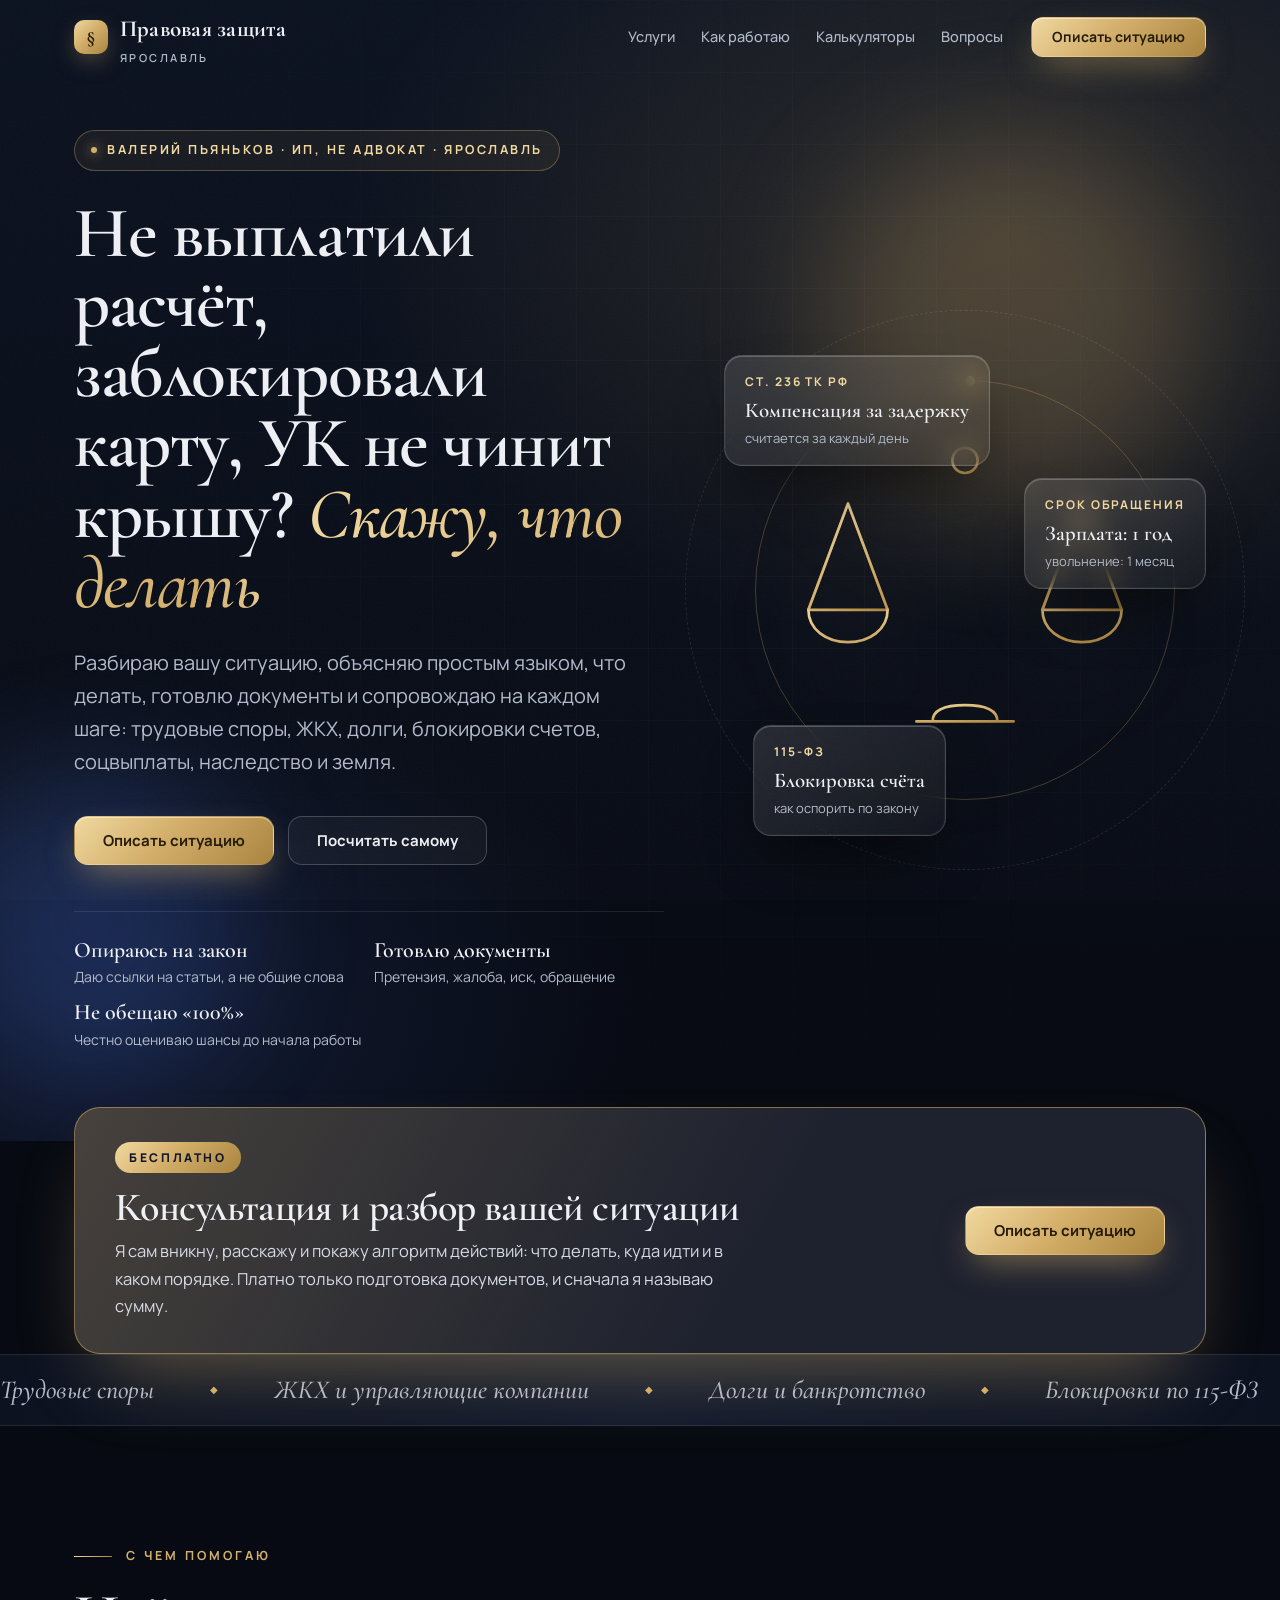
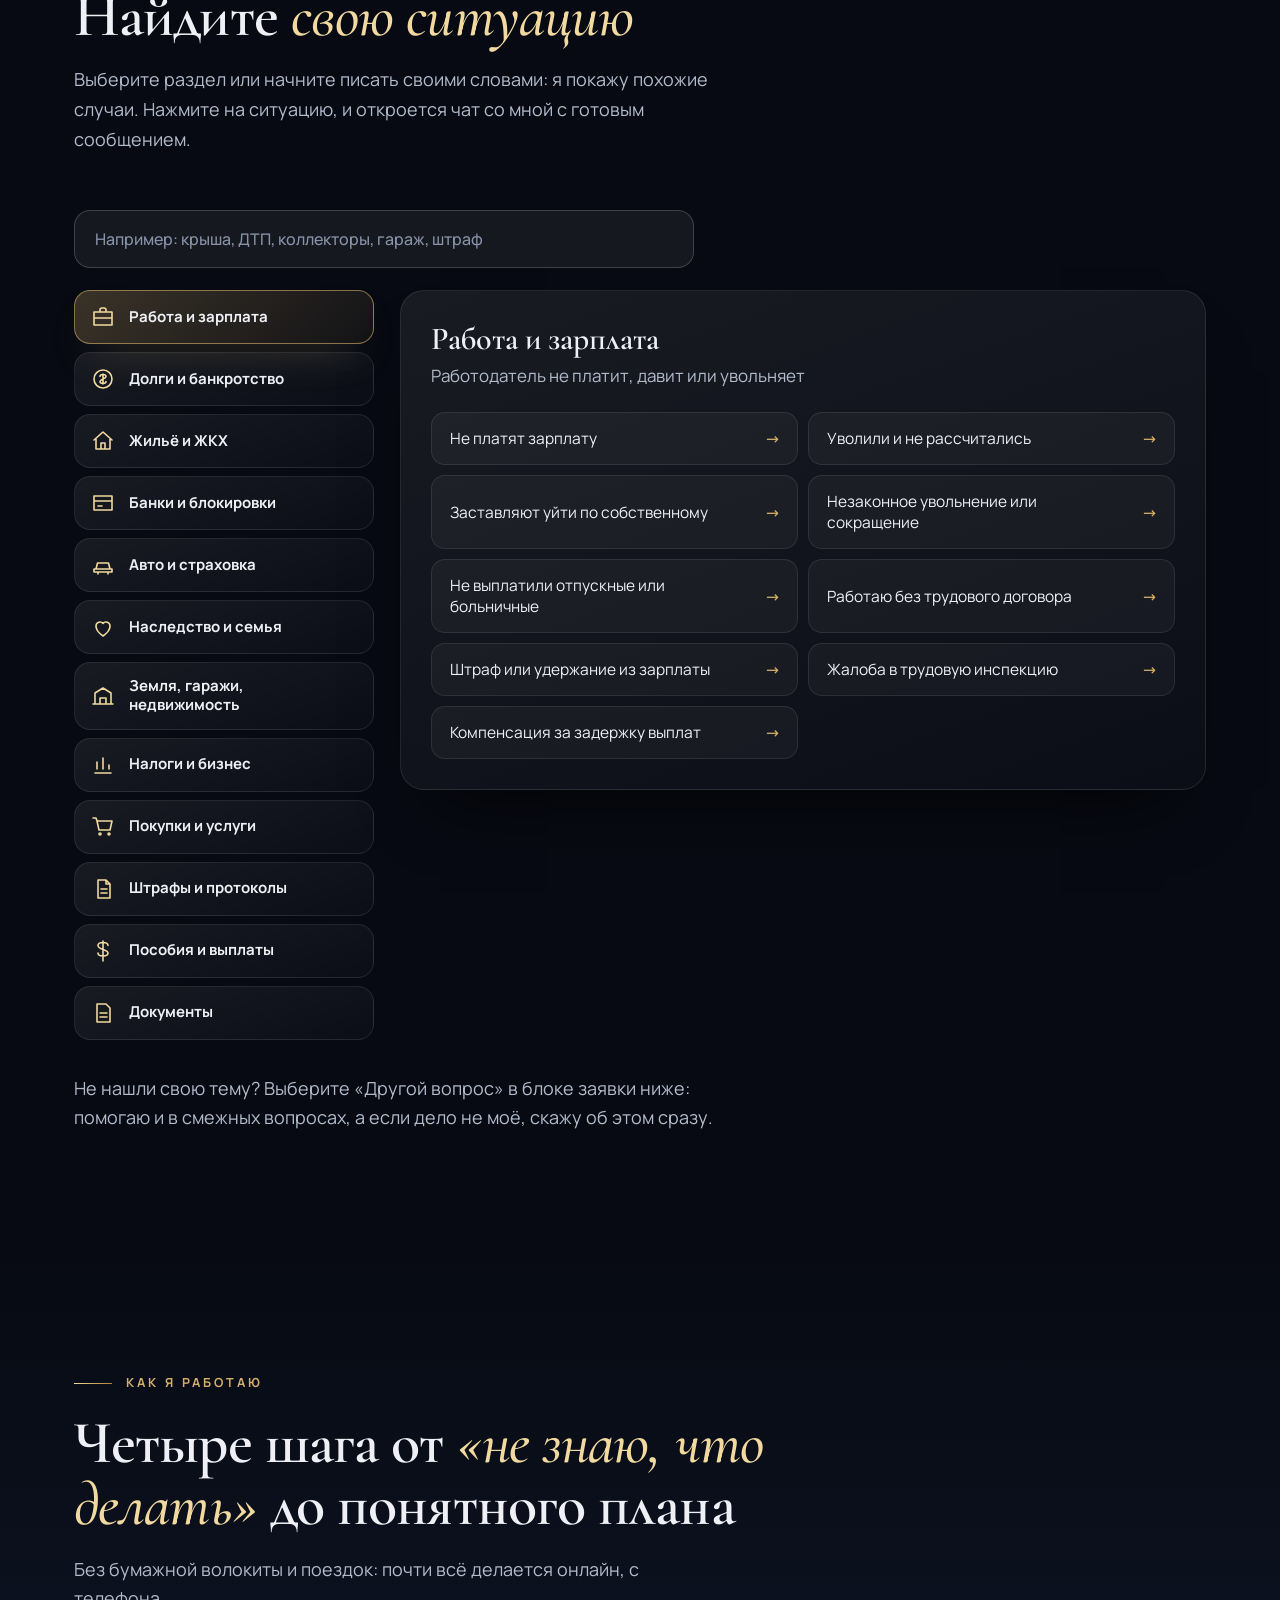
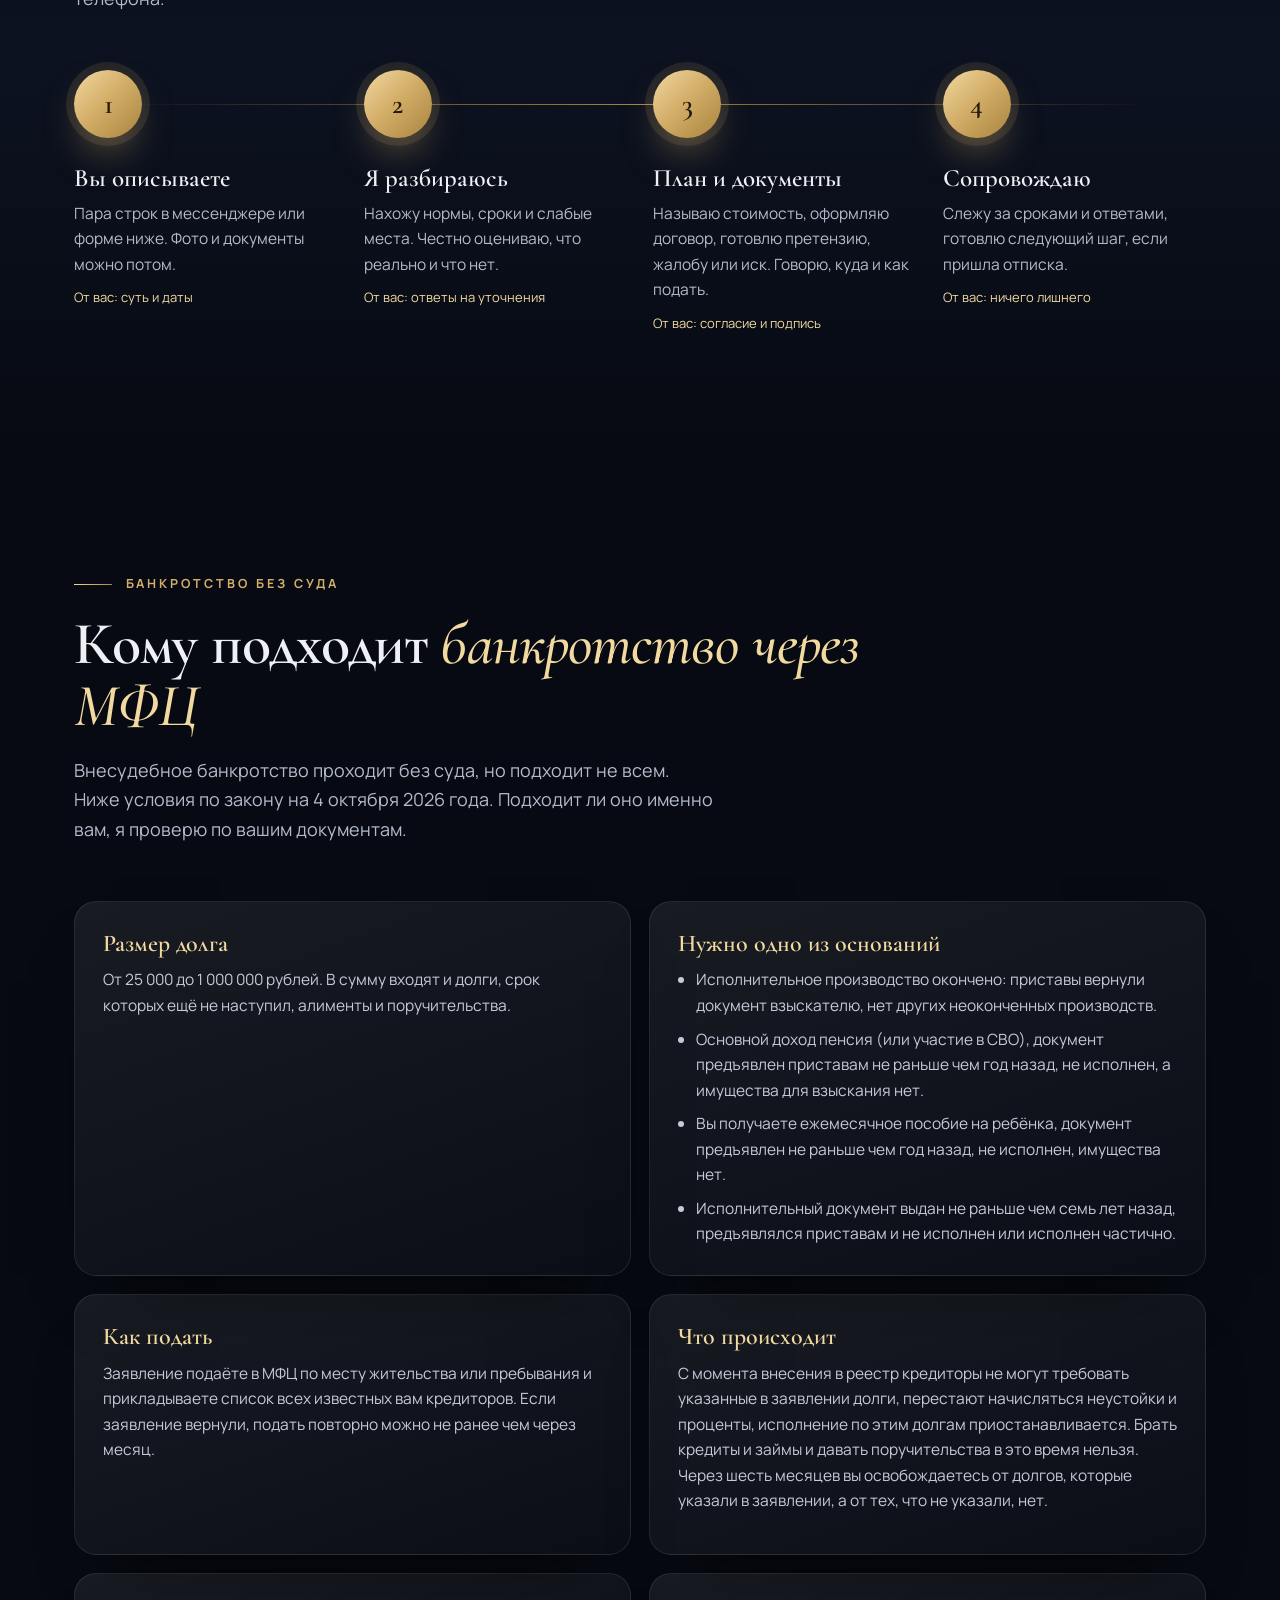
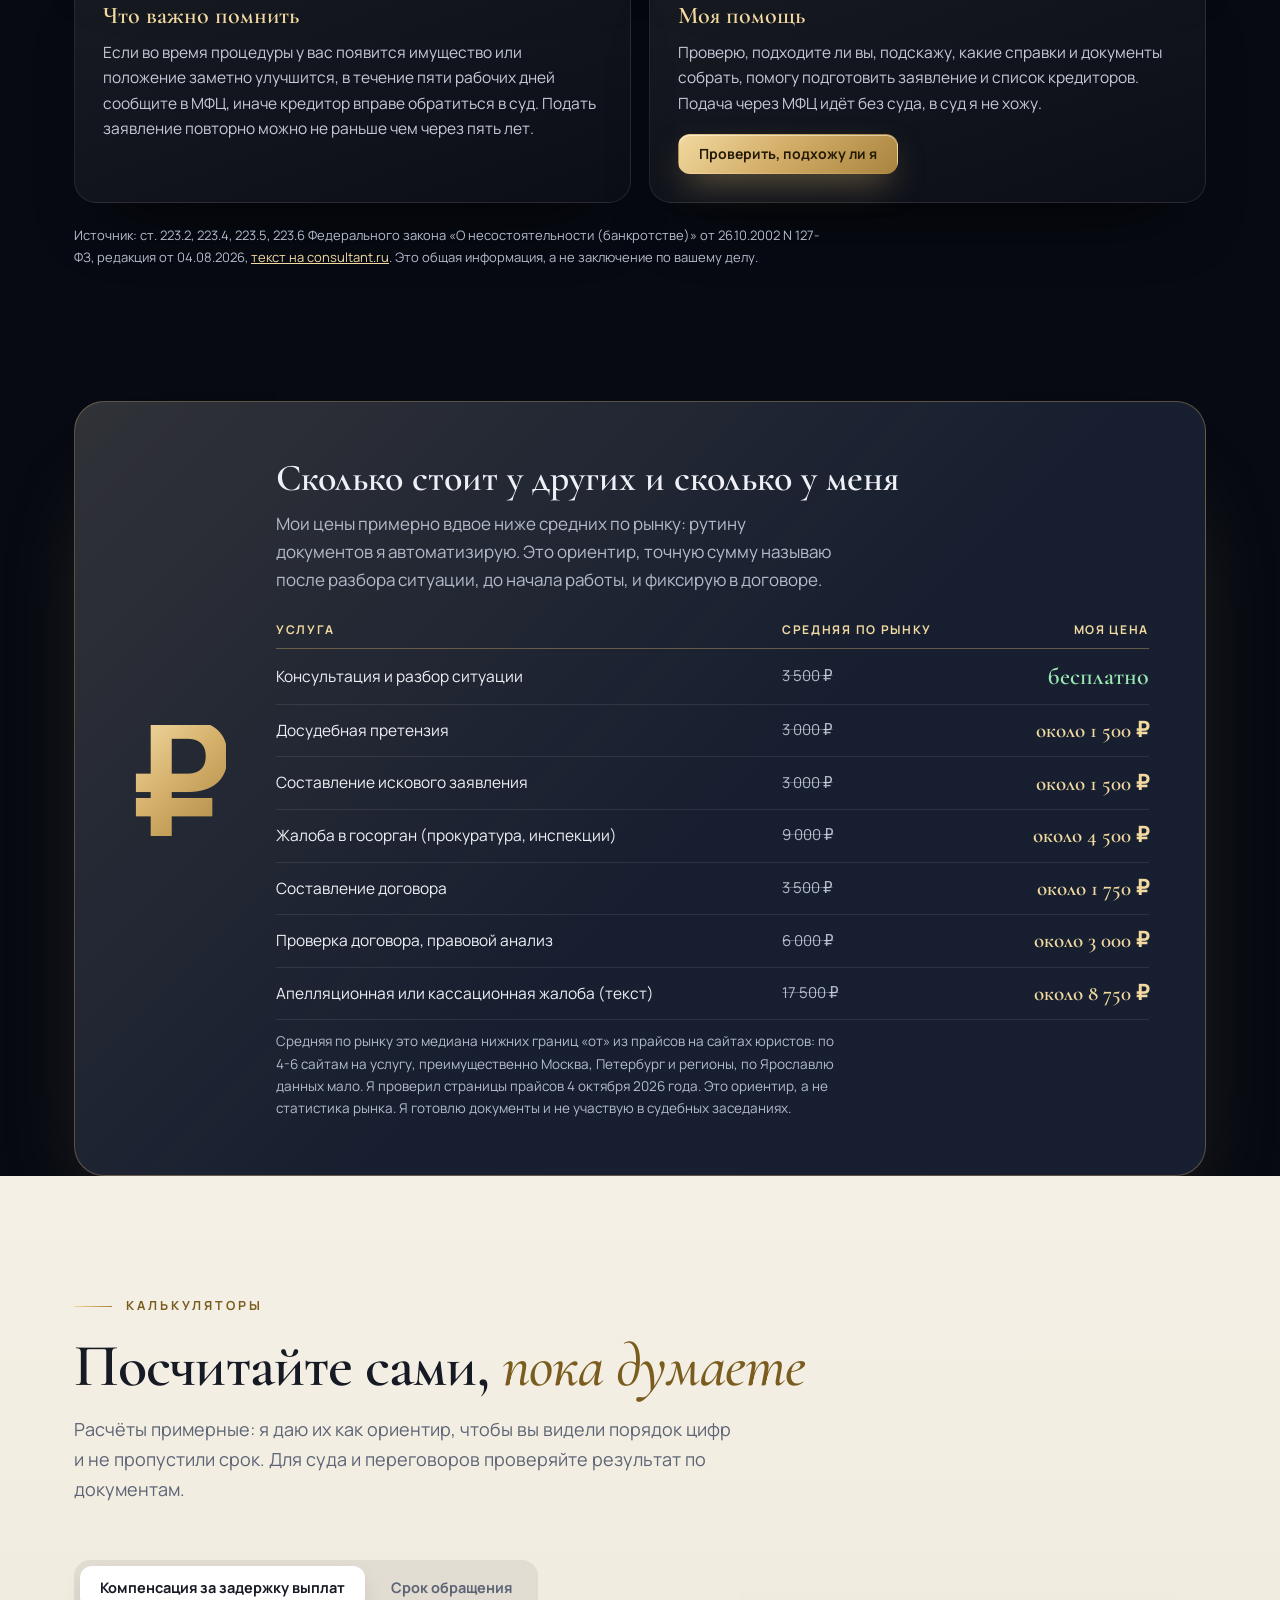
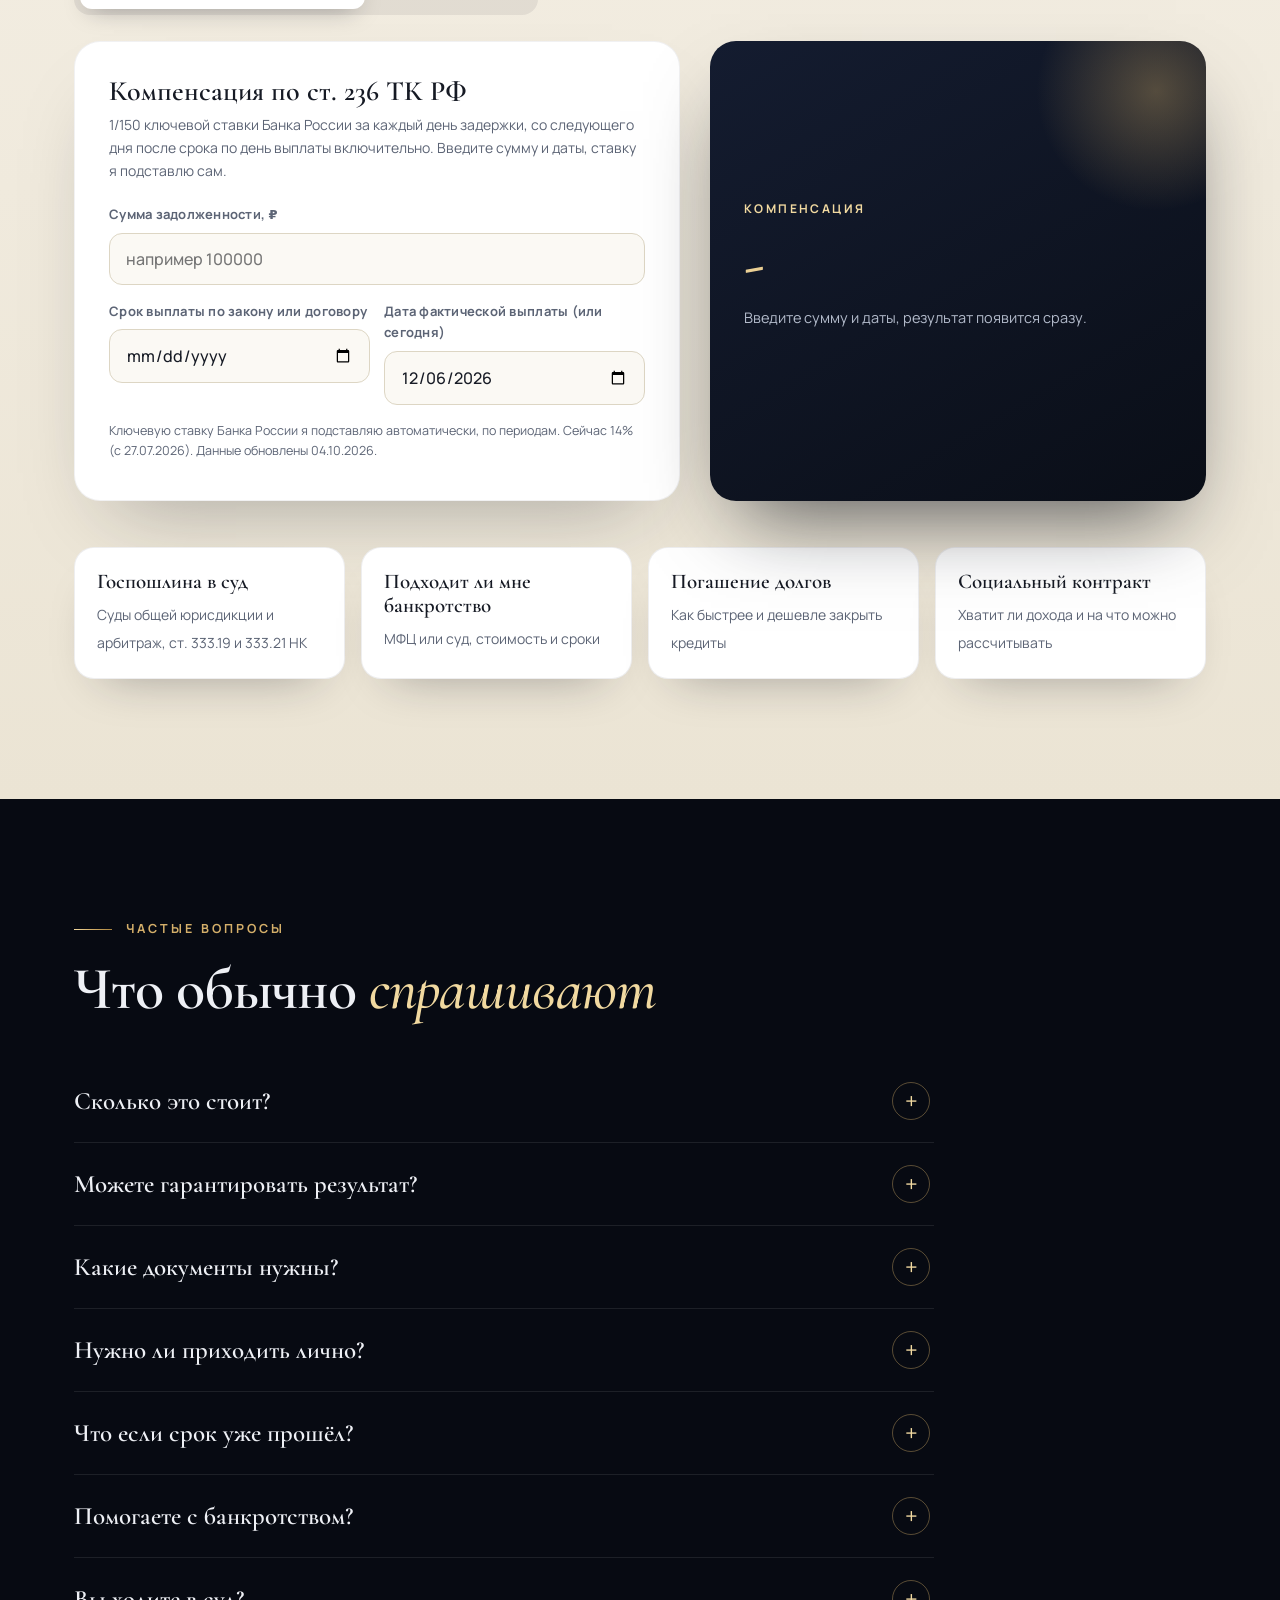
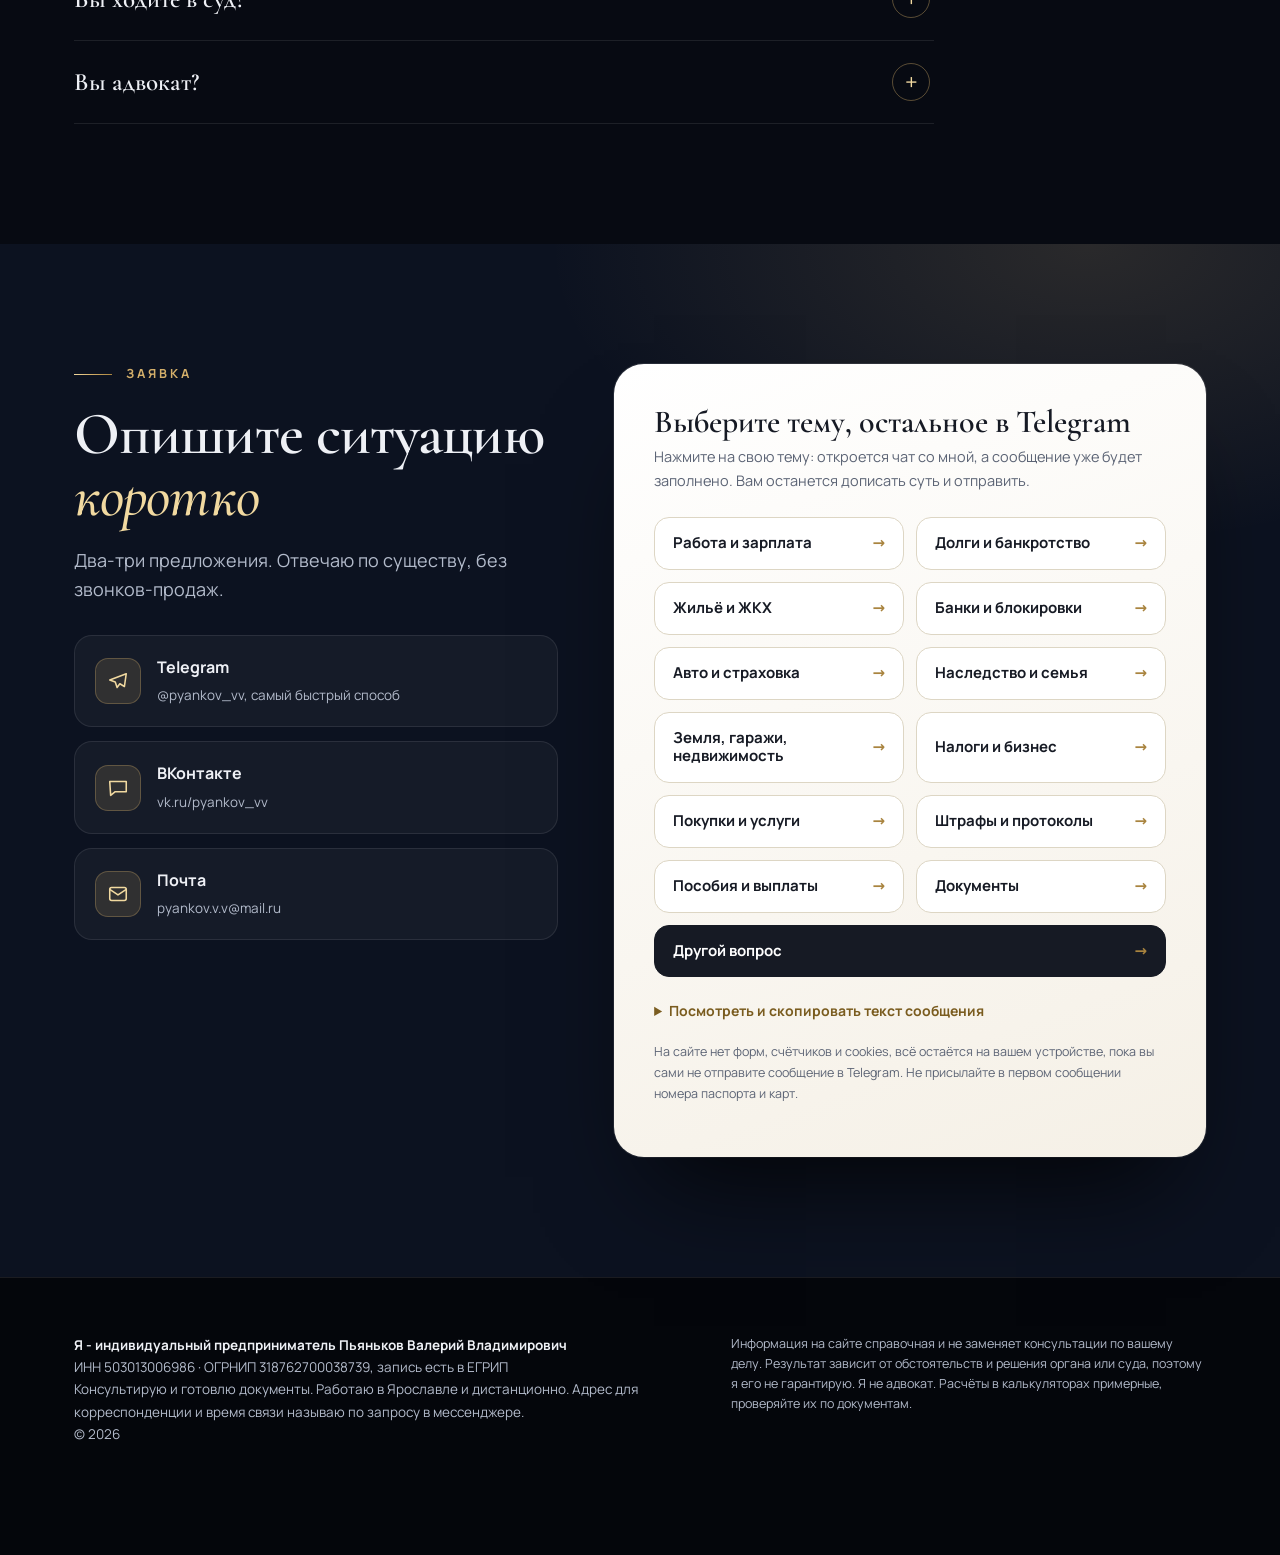
==== index.html @ 24bd3057 "feat: публикация страницы" ====
<!doctype html>
<html lang="ru">
<head>
<meta charset="utf-8">
<meta name="viewport" content="width=device-width, initial-scale=1, viewport-fit=cover">
<title>Юридическая помощь в Ярославле | Пьяньков В.В.</title>
<meta name="description" content="Консультация и разбор ситуации бесплатно. Трудовые споры, ЖКХ и обращения в госорганы, долги и банкротство, блокировки по 115-ФЗ, соцвыплаты, наследство и земля. Разбор ситуации, документы, сопровождение. Калькуляторы пошлины, неустойки и сроков.">
<meta name="theme-color" content="#0a0e17">
<meta property="og:title" content="Юридическая помощь в Ярославле">
<meta property="og:description" content="Разбираю ситуацию, готовлю документы, сопровождаю. Калькуляторы под рукой.">
<meta property="og:type" content="website">
<link rel="icon" href="data:image/svg+xml,%3Csvg xmlns='http://www.w3.org/2000/svg' viewBox='0 0 64 64'%3E%3Crect width='64' height='64' rx='14' fill='%23d4af6a'/%3E%3Ctext x='32' y='46' font-size='40' text-anchor='middle' font-family='Georgia' fill='%23241a05'%3E%C2%A7%3C/text%3E%3C/svg%3E">
<script>document.documentElement.className+=' js'</script>
<style>
@import url("fonts/fonts.css");
:root{
  --ink:#070a12;--navy:#0c1220;--navy2:#111a2e;--line:rgba(255,255,255,.09);
  --gold:#d4af6a;--gold2:#f1d9a0;--gold3:#a9843f;--gold4:#7a5c1f;
  --ivory:#f5f0e6;--ivory2:#ebe4d4;--tx:#eef0f5;--mut:#b3bbcb;--dtx:#161a24;--dmut:#5c6475;
  --serif:"Cormorant Garamond",Georgia,"Times New Roman",serif;
  --sans:Manrope,system-ui,-apple-system,"Segoe UI",Roboto,sans-serif;
  --goldg:linear-gradient(135deg,#f1d9a0 0%,#d4af6a 45%,#a9843f 100%);
}
*{box-sizing:border-box}
html{scroll-behavior:smooth;color-scheme:dark;overflow-x:clip}
.calc,.form{color-scheme:light}
.panel>*{min-width:0}
.res .v{overflow-wrap:anywhere}
.js .rv{opacity:0;transform:translateY(34px)}
@media(max-width:760px){body:has(input:focus) .dock,body:has(select:focus) .dock{display:none}}
body{margin:0;background:var(--ink);color:var(--tx);font:17px/1.65 var(--sans);-webkit-font-smoothing:antialiased;overflow-x:hidden}
a{color:inherit}
img,svg{max-width:100%}
.w{max-width:1180px;margin:0 auto;padding:0 24px;position:relative}
/* зерно плёнки поверх всего */
body::before{content:"";position:fixed;inset:0;z-index:100;pointer-events:none;opacity:.035;
 background-image:url("data:image/svg+xml;utf8,<svg xmlns='http://www.w3.org/2000/svg' width='160' height='160'><filter id='n'><feTurbulence type='fractalNoise' baseFrequency='.9' numOctaves='2' stitchTiles='stitch'/></filter><rect width='100%' height='100%' filter='url(%23n)'/></svg>")}

/* навигация */
nav.top{position:fixed;top:0;left:0;right:0;z-index:50;transition:background .3s,backdrop-filter .3s,border-color .3s;border-bottom:1px solid transparent}
nav.top.sc{background:rgba(7,10,18,.72);backdrop-filter:blur(16px) saturate(140%);-webkit-backdrop-filter:blur(16px) saturate(140%);border-color:var(--line)}
nav.top .w{display:flex;align-items:center;gap:28px;height:74px}
.logo{font-family:var(--serif);font-weight:700;font-size:23px;letter-spacing:.01em;text-decoration:none;display:flex;align-items:center;gap:12px}
.logo .mk{width:34px;height:34px;border-radius:10px;background:var(--goldg);display:grid;place-items:center;color:#241a05;font-size:19px;font-weight:700;box-shadow:0 8px 24px -6px rgba(212,175,106,.55)}
.logo small{display:block;font:600 11px/1 var(--sans);letter-spacing:.22em;text-transform:uppercase;color:var(--mut);margin-top:3px}
nav.top .links{display:flex;gap:26px;margin-left:auto;font-size:14.5px;font-weight:500;color:var(--mut)}
nav.top .links a{text-decoration:none;transition:color .2s}
nav.top .links a:hover{color:var(--gold2)}
.btn{display:inline-flex;align-items:center;justify-content:center;gap:10px;font:700 15px/1 var(--sans);text-decoration:none;padding:16px 28px;border-radius:14px;cursor:pointer;border:1px solid transparent;transition:transform .25s,box-shadow .25s,background .25s;position:relative}
.btn.g{background:var(--goldg);color:#241a05;box-shadow:0 14px 34px -10px rgba(212,175,106,.6),inset 0 1px 0 rgba(255,255,255,.5)}
.btn.g:hover{transform:translateY(-3px);box-shadow:0 22px 44px -10px rgba(212,175,106,.75),inset 0 1px 0 rgba(255,255,255,.5)}
.btn.o{border-color:rgba(255,255,255,.2);color:var(--tx);background:rgba(255,255,255,.04);backdrop-filter:blur(8px)}
.btn.o:hover{border-color:var(--gold);color:var(--gold2);transform:translateY(-3px)}
.btn.s{padding:12px 20px;font-size:14px;border-radius:12px}
@media(max-width:860px){nav.top .links{display:none}nav.top .btn{margin-left:auto}}
@media(max-width:480px){.logo{font-size:19px;white-space:nowrap;gap:9px}.logo .mk{width:30px;height:30px}nav.top .w{gap:10px;padding:0 16px}nav.top .btn.s{padding:11px 14px;font-size:13px}}

/* ГЕРОЙ */
.hero{min-height:100vh;display:flex;align-items:center;padding:130px 0 90px;position:relative;overflow:hidden;isolation:isolate}
.hero .bg{position:absolute;inset:0;z-index:-1;
 background:radial-gradient(1100px 700px at 78% 20%,rgba(212,175,106,.16),transparent 60%),radial-gradient(900px 600px at 8% 90%,rgba(60,90,170,.22),transparent 60%),linear-gradient(180deg,#0b1220 0%,#070a12 100%)}
.hero .grid{position:absolute;inset:0;z-index:-1;opacity:.35;background-image:linear-gradient(var(--line) 1px,transparent 1px),linear-gradient(90deg,var(--line) 1px,transparent 1px);background-size:72px 72px;mask-image:radial-gradient(ellipse at 60% 40%,#000 0%,transparent 70%);-webkit-mask-image:radial-gradient(ellipse at 60% 40%,#000 0%,transparent 70%)}
.orb{position:absolute;border-radius:50%;filter:blur(60px);z-index:-1;animation:drift 18s ease-in-out infinite}
.orb.a{width:380px;height:380px;right:6%;top:12%;background:rgba(212,175,106,.22)}
.orb.b{width:300px;height:300px;left:-60px;bottom:6%;background:rgba(70,110,220,.22);animation-duration:23s;animation-direction:reverse}
@keyframes drift{0%,100%{transform:translate3d(0,0,0) scale(1)}50%{transform:translate3d(30px,-40px,0) scale(1.12)}}
.hero .w{display:grid;grid-template-columns:1.1fr .9fr;gap:60px;align-items:center}
@media(max-width:980px){.hero .w{grid-template-columns:1fr;gap:30px}.hero{padding-top:110px}}
.eyebrow{display:inline-flex;align-items:center;gap:10px;font-size:12.5px;font-weight:700;letter-spacing:.2em;text-transform:uppercase;color:var(--gold2);padding:9px 16px;border:1px solid rgba(212,175,106,.35);border-radius:999px;background:rgba(212,175,106,.07);margin-bottom:28px}
.eyebrow i{width:6px;height:6px;border-radius:50%;background:var(--gold);box-shadow:0 0 12px var(--gold)}
h1{font-family:var(--serif);font-weight:600;font-size:clamp(38px,5.6vw,74px);line-height:.98;letter-spacing:-.02em;margin:0 0 26px}
h1 em{font-style:italic;font-weight:500;background:linear-gradient(100deg,#f1d9a0,#d4af6a 40%,#fff2cf 55%,#d4af6a 70%,#a9843f);background-size:220% 100%;-webkit-background-clip:text;background-clip:text;color:transparent;animation:shine 7s linear infinite}
@keyframes shine{to{background-position:-220% 0}}
.lead{font-size:clamp(17px,2vw,20px);color:var(--mut);max-width:560px;margin:0 0 38px}
.cta{display:flex;flex-wrap:wrap;gap:14px}
.proof{display:flex;flex-wrap:wrap;gap:12px 30px;margin-top:46px;padding-top:26px;border-top:1px solid var(--line);color:var(--mut);font-size:14px}
.proof b{display:block;color:var(--tx);font:600 22px/1.1 var(--serif);margin-bottom:3px}

/* сцена справа: весы и плавающие карточки */
.stage{position:relative;height:560px;perspective:1200px}
@media(max-width:980px){.stage{height:420px}}
.stage .scales{position:absolute;left:50%;top:50%;width:min(360px,80%);transform:translate(-50%,-50%);filter:drop-shadow(0 30px 50px rgba(212,175,106,.35))}
.stage .ring{position:absolute;left:50%;top:50%;border-radius:50%;border:1px solid rgba(212,175,106,.28);transform:translate(-50%,-50%)}
.stage .ring.r1{width:420px;height:420px;animation:spin 40s linear infinite}
.stage .ring.r2{width:560px;height:560px;border-style:dashed;border-color:rgba(255,255,255,.1);animation:spin 70s linear infinite reverse}
.stage .ring.r1::after{content:"";position:absolute;top:-5px;left:50%;width:10px;height:10px;border-radius:50%;background:var(--gold);box-shadow:0 0 18px var(--gold)}
@keyframes spin{to{transform:translate(-50%,-50%) rotate(360deg)}}
.fc{position:absolute;padding:16px 20px;border-radius:18px;background:linear-gradient(145deg,rgba(255,255,255,.12),rgba(255,255,255,.04));border:1px solid rgba(255,255,255,.16);backdrop-filter:blur(14px);-webkit-backdrop-filter:blur(14px);
 box-shadow:0 30px 60px -20px rgba(0,0,0,.7),0 0 0 1px rgba(255,255,255,.03) inset,0 1px 0 rgba(255,255,255,.2) inset;will-change:transform}
.fc small{display:block;font-size:12px;letter-spacing:.16em;text-transform:uppercase;color:var(--gold2);font-weight:700;margin-bottom:5px}
.fc b{font:600 21px/1.2 var(--serif)}
.fc span{display:block;font-size:13px;color:var(--mut);margin-top:3px}
.fc.c1{left:0;top:8%;animation:fl 7s ease-in-out infinite}
.fc.c2{right:0;top:30%;animation:fl 8s ease-in-out -2s infinite}
.fc.c3{left:6%;bottom:6%;animation:fl 9s ease-in-out -4s infinite}
@keyframes fl{0%,100%{translate:0 0}50%{translate:0 -18px}}
@media(max-width:560px){.fc{padding:12px 14px}.fc b{font-size:17px}.fc.c2{top:4%}.fc.c1{top:62%}.fc.c3{display:none}}

.free-s{padding:0;margin-top:-34px;position:relative;z-index:3}
.fb{display:flex;align-items:center;justify-content:space-between;gap:30px;padding:34px 40px;border-radius:26px;background:linear-gradient(120deg,rgba(212,175,106,.28),rgba(212,175,106,.07) 60%),#10172a;border:1px solid rgba(212,175,106,.55);box-shadow:0 40px 80px -30px rgba(212,175,106,.45)}
@media(max-width:820px){.fb{flex-direction:column;align-items:flex-start;padding:26px 22px}}
.fbk{display:inline-block;font-size:12px;font-weight:800;letter-spacing:.22em;text-transform:uppercase;color:#10172a;background:var(--goldg);padding:6px 14px;border-radius:999px;margin-bottom:12px}
.fb h2{font:600 clamp(26px,3.6vw,40px)/1.1 var(--serif);margin:0 0 8px}
.fb p{margin:0;color:#d5dae6;max-width:640px;font-size:16.5px}
/* бегущая лента тем */
.marq{border-block:1px solid var(--line);background:linear-gradient(90deg,var(--navy),var(--navy2),var(--navy));overflow:hidden;padding:22px 0}
.marq .tr{display:flex;gap:56px;width:max-content;animation:mq 42s linear infinite;font:italic 500 26px/1 var(--serif);color:var(--mut);white-space:nowrap}
.marq .tr span{display:flex;align-items:center;gap:56px}
.marq .tr span::after{content:"◆";font-style:normal;font-size:10px;color:var(--gold)}
@keyframes mq{to{transform:translateX(-50%)}}

section{padding:120px 0;position:relative}
.k{font-size:12.5px;font-weight:700;letter-spacing:.24em;text-transform:uppercase;color:var(--gold);margin:0 0 18px;display:flex;align-items:center;gap:14px}
.k::before{content:"";width:38px;height:1px;background:var(--goldg)}
h2{font-family:var(--serif);font-weight:600;font-size:clamp(34px,5vw,60px);line-height:1.04;letter-spacing:-.015em;margin:0 0 18px;max-width:820px}
h2 em{font-style:italic;color:var(--gold2);font-weight:500}
.sub{color:var(--mut);font-size:18px;max-width:640px;margin:0 0 56px}
@media(max-width:700px){section{padding:84px 0}}

/* карточки услуг */
.svc{display:grid;grid-template-columns:repeat(3,1fr);gap:22px}
@media(max-width:980px){.svc{grid-template-columns:repeat(2,1fr)}}
@media(max-width:620px){.svc{grid-template-columns:1fr}}
.card{position:relative;padding:34px 30px 30px;border-radius:24px;background:linear-gradient(160deg,rgba(255,255,255,.07),rgba(255,255,255,.02));border:1px solid var(--line);overflow:hidden;transition:opacity .9s,transform .35s cubic-bezier(.2,.8,.2,1),border-color .35s,box-shadow .35s;transform-style:preserve-3d;display:flex;flex-direction:column;
 box-shadow:0 1px 0 rgba(255,255,255,.08) inset,0 40px 70px -40px rgba(0,0,0,.9)}
.card::before{content:"";position:absolute;inset:0;background:radial-gradient(420px 220px at var(--mx,50%) var(--my,0%),rgba(212,175,106,.18),transparent 60%);opacity:0;transition:opacity .35s}
.card:hover{border-color:rgba(212,175,106,.5);box-shadow:0 1px 0 rgba(255,255,255,.12) inset,0 50px 80px -36px rgba(212,175,106,.3),0 30px 60px -30px rgba(0,0,0,.9)}
.card:hover::before{opacity:1}
.card .ic{width:56px;height:56px;border-radius:16px;display:grid;place-items:center;background:linear-gradient(145deg,rgba(212,175,106,.25),rgba(212,175,106,.06));border:1px solid rgba(212,175,106,.35);margin-bottom:22px;box-shadow:0 14px 28px -12px rgba(212,175,106,.5)}
.card .ic svg{width:28px;height:28px;stroke:var(--gold2);fill:none;stroke-width:1.6;stroke-linecap:round;stroke-linejoin:round}
.card h3{font:600 27px/1.15 var(--serif);margin:0 0 10px}
.card p{margin:0 0 14px;color:var(--mut);font-size:15.5px}
.card ul{margin:0 0 22px;padding:0;list-style:none;font-size:14.5px;color:#c4cad8;display:grid;gap:7px}
.card li{padding-left:20px;position:relative}
.card li::before{content:"";position:absolute;left:0;top:.62em;width:8px;height:1px;background:var(--gold)}
.card a.more{margin-top:auto;font-weight:700;font-size:14px;color:var(--gold2);text-decoration:none;display:inline-flex;gap:8px;align-items:center}
.card a.more::after{content:"→";transition:transform .25s}
.card:hover a.more::after{transform:translateX(5px)}

.vh{position:absolute;width:1px;height:1px;overflow:hidden;clip:rect(0 0 0 0)}
.sfind{margin-bottom:22px;max-width:620px}
.sfind input{background:rgba(255,255,255,.06);border:1.5px solid rgba(255,255,255,.18);color:var(--tx);border-radius:16px;padding:17px 20px;font-size:16px}
.sfind input::placeholder{color:#8993a8}
.sfind input:focus{background:rgba(255,255,255,.09);border-color:var(--gold);box-shadow:0 0 0 4px rgba(212,175,106,.18)}
.svwrap{display:grid;grid-template-columns:300px 1fr;gap:26px;align-items:start}
@media(max-width:900px){.svwrap{grid-template-columns:1fr}}
.svtabs{display:grid;gap:8px}
@media(max-width:900px){.svtabs{display:flex;overflow-x:auto;gap:8px;padding-bottom:8px;scroll-snap-type:x proximity}.svtabs .sv{flex:none;scroll-snap-align:start}}
.sv{display:flex;align-items:center;gap:14px;text-align:left;padding:14px 16px;border-radius:16px;background:linear-gradient(160deg,rgba(255,255,255,.07),rgba(255,255,255,.02));border:1px solid var(--line);color:var(--tx);font:700 15px/1.25 var(--sans);cursor:pointer;transition:all .25s}
.sv svg{width:24px;height:24px;flex:none;stroke:var(--gold2);fill:none;stroke-width:1.6;stroke-linecap:round;stroke-linejoin:round}
.sv:hover{border-color:rgba(212,175,106,.5);transform:translateX(3px)}
.sv.on{background:linear-gradient(135deg,rgba(212,175,106,.25),rgba(212,175,106,.06));border-color:rgba(212,175,106,.6);box-shadow:0 20px 40px -22px rgba(212,175,106,.5)}
.spanels{min-width:0}
.sp{display:none;padding:30px;border-radius:24px;background:linear-gradient(160deg,rgba(255,255,255,.07),rgba(255,255,255,.02));border:1px solid var(--line);box-shadow:0 40px 70px -40px rgba(0,0,0,.9)}
.sp.on{display:block}
.sph h3{font:600 32px/1.1 var(--serif);margin:0 0 6px}
.sph p{margin:0 0 22px;color:var(--mut)}
.sits{display:grid;grid-template-columns:1fr 1fr;gap:10px}
@media(max-width:620px){.sits{grid-template-columns:1fr}.sp{padding:22px 18px}}
.sit{display:flex;align-items:center;justify-content:space-between;gap:12px;padding:15px 18px;border-radius:14px;background:rgba(255,255,255,.04);border:1px solid var(--line);text-decoration:none;font-size:15.5px;line-height:1.35;transition:all .25s}
.sit::after{content:"→";color:var(--gold);flex:none;transition:transform .25s}
.sit:hover{border-color:rgba(212,175,106,.55);background:rgba(212,175,106,.09);transform:translateY(-2px)}
.sit:hover::after{transform:translateX(4px)}

.mfc{display:grid;grid-template-columns:repeat(2,1fr);gap:18px}
@media(max-width:820px){.mfc{grid-template-columns:1fr}}
.mc{padding:28px;border-radius:22px;background:linear-gradient(160deg,rgba(255,255,255,.07),rgba(255,255,255,.02));border:1px solid var(--line);box-shadow:0 40px 70px -40px rgba(0,0,0,.9)}
.mc b{display:block;font:600 24px/1.15 var(--serif);color:var(--gold2);margin-bottom:10px}
.mc p{margin:0 0 12px;color:#c4cad8;font-size:15.5px}
.mc ul{margin:0;padding-left:18px;color:#c4cad8;font-size:15.5px;display:grid;gap:8px}
.mc .btn{margin-top:6px}
.mfc-src{font-size:13px;color:var(--mut);margin-top:22px;max-width:760px}
.mfc-src a{color:var(--gold2)}
/* процесс */
.proc{background:linear-gradient(180deg,var(--ink),var(--navy) 50%,var(--ink))}
.steps{display:grid;grid-template-columns:repeat(4,1fr);gap:26px;position:relative}
.steps::before{content:"";position:absolute;left:5%;right:5%;top:34px;height:1px;background:linear-gradient(90deg,transparent,var(--gold3),transparent)}
@media(max-width:900px){.steps{grid-template-columns:1fr;gap:20px}.steps::before{display:none}}
.st{position:relative;padding-top:0}
.st .no{width:68px;height:68px;border-radius:50%;display:grid;place-items:center;font:600 28px/1 var(--serif);color:#241a05;background:var(--goldg);box-shadow:0 0 0 8px rgba(212,175,106,.12),0 20px 40px -12px rgba(212,175,106,.6);margin-bottom:26px;position:relative}
.st h3{font:600 25px/1.15 var(--serif);margin:0 0 8px}
.st p{margin:0;color:var(--mut);font-size:15.5px}
.st em{display:block;margin-top:10px;font-style:normal;font-size:13px;color:var(--gold2)}

/* ЦЕНА */
.price{padding:0}
.pbox{border-radius:30px;padding:56px;background:linear-gradient(135deg,rgba(212,175,106,.16),rgba(212,175,106,.03) 55%),var(--navy2);border:1px solid rgba(212,175,106,.35);display:grid;grid-template-columns:auto 1fr;gap:50px;align-items:center;box-shadow:0 60px 100px -50px rgba(212,175,106,.35)}
@media(max-width:800px){.pbox{grid-template-columns:1fr;padding:34px 26px;gap:22px}}
.pbox .big{font:600 clamp(80px,12vw,150px)/.85 var(--serif);background:var(--goldg);-webkit-background-clip:text;background-clip:text;color:transparent}
.pbox h3{font:600 clamp(26px,3.4vw,38px)/1.1 var(--serif);margin:0 0 10px}
.pbox p{margin:0;color:var(--mut);max-width:560px}

.pt{width:100%;border-collapse:collapse;margin:18px 0 6px;font-size:15.5px}
.pt th{font-size:12px;letter-spacing:.14em;text-transform:uppercase;color:var(--gold2);text-align:left;font-weight:700;padding:8px 0;border-bottom:1px solid rgba(212,175,106,.4)}
.pt td{padding:13px 0;border-bottom:1px solid var(--line)}
.pt td.mk{white-space:nowrap;color:var(--mut);padding-left:12px;font-size:15px;text-decoration:line-through;text-decoration-color:rgba(255,255,255,.28)}
.pt td.my{white-space:nowrap;font:600 21px var(--serif);color:var(--gold2);text-align:right;padding-left:12px}
.pt td.free{color:#9be8b0;font-size:24px}
.pt th:nth-child(2){padding-left:12px}.pt th:last-child{text-align:right;padding-left:12px}
@media(max-width:640px){.pt{font-size:14.5px}.pt td.my{font-size:17px;white-space:normal}.pt td.mk{white-space:normal}}
.pbox .pn{font-size:13.5px;margin-top:10px}
/* КАЛЬКУЛЯТОРЫ - светлая «слоновая кость» для контраста */
.calc{background:linear-gradient(180deg,var(--ivory),var(--ivory2));color:var(--dtx)}
.calc .k{color:var(--gold4)}.calc h2 em{color:var(--gold4)}.calc .sub{color:var(--dmut)}
.tabs{display:inline-flex;gap:6px;padding:6px;border-radius:16px;background:rgba(22,26,36,.07);margin-bottom:26px;flex-wrap:wrap}
.tabs button{font:700 14.5px var(--sans);padding:12px 20px;border-radius:12px;border:0;background:transparent;color:var(--dmut);cursor:pointer;transition:all .25s}
.tabs button.on{background:#fff;color:var(--dtx);box-shadow:0 10px 24px -10px rgba(22,26,36,.35)}
.panel{display:none;grid-template-columns:1.1fr .9fr;gap:30px}
.panel.on{display:grid}
@media(max-width:900px){.panel.on{grid-template-columns:1fr}}
.fbox{background:#fff;border-radius:26px;padding:34px;box-shadow:0 40px 80px -40px rgba(22,26,36,.35),0 1px 0 #fff inset;border:1px solid rgba(22,26,36,.06)}
.fbox h3{font:600 28px/1.1 var(--serif);margin:0 0 6px}
.fbox .n{color:var(--dmut);font-size:14px;margin:0 0 22px}
label{display:block;font-size:13px;font-weight:700;color:var(--dmut);margin:0 0 7px;letter-spacing:.02em}
input,select,textarea{width:100%;font:500 16px var(--sans);padding:14px 16px;border-radius:13px;border:1.5px solid #ddd6c4;background:#fbf9f4;color:var(--dtx);transition:border-color .2s,box-shadow .2s;outline:0}
textarea{min-height:104px;resize:vertical}
input:focus,select:focus,textarea:focus{border-color:var(--gold);box-shadow:0 0 0 4px rgba(212,175,106,.22);background:#fff}
.row2{display:grid;grid-template-columns:1fr 1fr;gap:14px;margin-bottom:16px}
.fld{margin-bottom:16px}
.row2 .fld{margin:0}
@media(max-width:520px){.row2{grid-template-columns:1fr}.row2 .fld{margin-bottom:14px}}
.lnk{background:none;border:0;color:var(--gold4);min-height:34px;font:700 14px var(--sans);cursor:pointer;padding:4px 0;margin-bottom:14px}
.res{border-radius:26px;padding:34px;background:linear-gradient(150deg,#141c30,#0a0e17);color:var(--tx);box-shadow:0 40px 80px -30px rgba(10,14,23,.7);position:relative;overflow:hidden;display:flex;flex-direction:column;justify-content:center;min-height:260px}
.res::after{content:"";position:absolute;right:-80px;top:-80px;width:260px;height:260px;border-radius:50%;background:radial-gradient(circle,rgba(212,175,106,.35),transparent 65%)}
.res small{font-size:12px;letter-spacing:.2em;text-transform:uppercase;color:var(--gold2);font-weight:700}
.res .v{font:600 clamp(40px,6vw,64px)/1.05 var(--serif);margin:10px 0;background:var(--goldg);-webkit-background-clip:text;background-clip:text;color:transparent;position:relative;z-index:1}
.res p{margin:0;color:var(--mut);font-size:14.5px;position:relative;z-index:1}
.res .err{color:#ffb4a8}
.res .seg{margin:14px 0 0;padding:0;list-style:none;font-size:13px;color:var(--mut);display:grid;gap:4px;position:relative;z-index:1}
.res .rb{margin-top:18px;align-self:flex-start;position:relative;z-index:1}.res .rb[hidden]{display:none}
.other{display:grid;grid-template-columns:repeat(4,1fr);gap:16px;margin-top:46px}
@media(max-width:980px){.other{grid-template-columns:repeat(2,1fr)}}
@media(max-width:560px){.other{grid-template-columns:1fr}}
.other a{background:#fff;border-radius:20px;padding:22px;text-decoration:none;color:var(--dtx);border:1px solid rgba(22,26,36,.07);box-shadow:0 24px 50px -30px rgba(22,26,36,.4);transition:transform .3s,box-shadow .3s}
.other a:hover{transform:translateY(-6px);box-shadow:0 34px 60px -28px rgba(169,132,63,.6)}
.other b{display:block;font:600 21px/1.15 var(--serif);margin-bottom:6px}
.other span{font-size:14px;color:var(--dmut)}

/* FAQ */
.faq{max-width:860px}
.q{border-bottom:1px solid var(--line)}
.q summary{list-style:none;cursor:pointer;padding:26px 50px 26px 0;font:600 25px/1.2 var(--serif);position:relative}
.q summary::-webkit-details-marker{display:none}
.q summary::after{content:"+";position:absolute;right:4px;top:50%;translate:0 -50%;width:36px;height:36px;border-radius:50%;border:1px solid rgba(212,175,106,.4);display:grid;place-items:center;font:400 22px var(--sans);color:var(--gold2);transition:transform .3s,background .3s}
.q[open] summary::after{transform:rotate(45deg);background:rgba(212,175,106,.15)}
.q p{margin:0 0 26px;color:var(--mut);max-width:720px}

/* ЗАЯВКА */
.lead-s{background:radial-gradient(900px 500px at 85% 0%,rgba(212,175,106,.15),transparent 60%),var(--navy)}
.lw{display:grid;grid-template-columns:.9fr 1.1fr;gap:56px;align-items:start}
@media(max-width:900px){.lw{grid-template-columns:1fr;gap:34px}}
.lw .cont{display:grid;gap:14px;margin-top:30px}
.lw .cont a{display:flex;align-items:center;gap:16px;padding:18px 20px;border-radius:18px;border:1px solid var(--line);background:rgba(255,255,255,.04);text-decoration:none;transition:all .3s}
.lw .cont a:hover{border-color:rgba(212,175,106,.5);transform:translateX(6px);background:rgba(212,175,106,.07)}
.lw .cont i{width:46px;height:46px;border-radius:13px;display:grid;place-items:center;background:rgba(212,175,106,.14);border:1px solid rgba(212,175,106,.3);font-style:normal}
.lw .cont svg{width:22px;height:22px;stroke:var(--gold2);fill:none;stroke-width:1.7;stroke-linecap:round;stroke-linejoin:round}
.lw .cont b{display:block;font-size:16px}.lw .cont span{font-size:13.5px;color:var(--mut)}
.form{background:linear-gradient(160deg,#fff,#f5f0e6);color:var(--dtx);border-radius:30px;padding:40px;box-shadow:0 60px 100px -40px rgba(0,0,0,.8),0 0 0 1px rgba(255,255,255,.1)}
.form h3{font:600 32px/1.1 var(--serif);margin:0 0 6px}
.form .n{color:var(--dmut);font-size:14.5px;margin:0 0 24px}
.chk{display:flex;gap:12px;align-items:flex-start;font-size:13px;color:var(--dmut);margin:4px 0 22px;cursor:pointer;font-weight:500}
.chk input{width:20px;height:20px;margin-top:2px;flex:none;accent-color:#a9843f;padding:0}
.topics{display:grid;grid-template-columns:1fr 1fr;gap:12px;margin-bottom:8px}
.tp{display:flex;align-items:center;justify-content:space-between;gap:10px;padding:16px 18px;border-radius:15px;background:#fff;border:1.5px solid #ddd6c4;color:var(--dtx);text-decoration:none;font-weight:700;font-size:15px;line-height:1.25;transition:all .25s}
.tp::after{content:"→";color:var(--gold3);transition:transform .25s}
.tp:hover{border-color:var(--gold);transform:translateY(-3px);box-shadow:0 16px 30px -14px rgba(169,132,63,.6)}
.tp:hover::after{transform:translateX(4px)}
.tp:last-child{grid-column:1/-1;background:#161a24;color:#fff;border-color:#161a24}
@media(max-width:520px){.topics{grid-template-columns:1fr}}
.draft{margin:14px 0 6px;font-size:14px}.draft summary{cursor:pointer;font-weight:700;color:var(--gold4);padding:8px 0}.draft pre{white-space:pre-wrap;overflow-wrap:anywhere;font:14px/1.6 var(--sans);padding:14px;border-radius:12px;background:#fbf9f4;border:1px solid #ddd6c4;margin:6px 0 12px;color:var(--dtx)}
.toast{position:fixed;left:50%;bottom:90px;transform:translate(-50%,20px);z-index:90;max-width:min(92vw,460px);padding:14px 20px;border-radius:14px;background:#161a24;color:#fff;border:1px solid rgba(212,175,106,.5);box-shadow:0 20px 50px -10px rgba(0,0,0,.8);font-size:14.5px;opacity:0;pointer-events:none;transition:opacity .3s,transform .3s}.toast.on{opacity:1;transform:translate(-50%,0)}
.acts{display:grid;grid-template-columns:1fr 1fr;gap:12px}
.acts .btn{width:100%}
.acts .full{grid-column:1/-1}
@media(max-width:520px){.acts{grid-template-columns:1fr}.form{padding:28px 22px}}
.btn.dk{background:#161a24;color:#fff}.btn.dk:hover{transform:translateY(-3px);box-shadow:0 18px 34px -12px rgba(22,26,36,.6)}
.btn.ol{border-color:#d9d1bd;color:var(--dtx);background:#fff}.btn.ol:hover{border-color:var(--gold);transform:translateY(-3px)}
.msg{font-size:14px;margin-top:14px;min-height:20px;color:#8a5b00;font-weight:600}
.note{font-size:12.5px;color:var(--dmut);margin-top:12px}

footer{background:#04060b;padding:56px 0 110px;border-top:1px solid var(--line);color:var(--mut);font-size:13.5px}
footer .w{display:grid;grid-template-columns:1.3fr 1fr;gap:40px}
@media(max-width:800px){footer .w{grid-template-columns:1fr}}
footer b{color:var(--tx)}
footer .warn{font-size:12.5px;line-height:1.6;max-width:640px}

/* нижняя панель на телефоне */
.dock{display:none}
@media(max-width:760px){
 .dock{display:grid;grid-template-columns:1fr 1fr;gap:10px;position:fixed;left:12px;right:12px;bottom:calc(12px + env(safe-area-inset-bottom));z-index:60;padding:10px;border-radius:20px;background:rgba(10,14,23,.82);backdrop-filter:blur(18px);-webkit-backdrop-filter:blur(18px);border:1px solid rgba(255,255,255,.14);box-shadow:0 20px 50px -10px rgba(0,0,0,.8)}
 .dock .btn{padding:14px 10px;font-size:14px}
}

/* появление при прокрутке */
.rv{transition:opacity .9s cubic-bezier(.2,.8,.2,1),transform .9s cubic-bezier(.2,.8,.2,1)}
.js .rv.in,.rv.in{opacity:1;transform:none}
.rv.d1{transition-delay:.1s}.rv.d2{transition-delay:.2s}.rv.d3{transition-delay:.3s}
@media(prefers-reduced-motion:reduce){*{animation:none!important;transition:none!important}.rv,.js .rv{opacity:1;transform:none}html{scroll-behavior:auto}.marq .tr{flex-wrap:wrap;width:auto;gap:14px 36px;padding:0 24px;justify-content:center}.marq .tr span:nth-child(n+9){display:none}}
</style>
</head>
<body>

<nav class="top" id="nav"><div class="w">
 <a class="logo" href="#top"><span class="mk">§</span><span>Правовая защита<small>Ярославль</small></span></a>
 <div class="links"><a href="#uslugi">Услуги</a><a href="#process">Как работаю</a><a href="#kalkulyatory">Калькуляторы</a><a href="#faq">Вопросы</a></div>
 <a class="btn g s" href="#zayavka">Описать ситуацию</a>
</div></nav>

<header class="hero" id="top">
 <div class="bg"></div><div class="grid"></div><div class="orb a"></div><div class="orb b"></div>
 <div class="w">
  <div>
   <span class="eyebrow rv"><i></i>Валерий Пьяньков · ИП, не адвокат · Ярославль</span>
   <h1 class="rv d1">Не выплатили расчёт, заблокировали карту, УК не чинит крышу? <em>Скажу, что делать</em></h1>
   <p class="lead rv d2">Разбираю вашу ситуацию, объясняю простым языком, что делать, готовлю документы и сопровождаю на каждом шаге: трудовые споры, ЖКХ, долги, блокировки счетов, соцвыплаты, наследство и земля.</p>
   <div class="cta rv d3">
    <a class="btn g" href="#zayavka">Описать ситуацию</a>
    <a class="btn o" href="#kalkulyatory">Посчитать самому</a>
   </div>
   <div class="proof rv d3">
    <div><b>Опираюсь на закон</b>Даю ссылки на статьи, а не общие слова</div>
    <div><b>Готовлю документы</b>Претензия, жалоба, иск, обращение</div>
    <div><b>Не обещаю «100%»</b>Честно оцениваю шансы до начала работы</div>
   </div>
  </div>
  <div class="stage" id="stage" aria-hidden="true">
   <div class="ring r2"></div><div class="ring r1"></div>
   <svg class="scales" viewBox="0 0 400 400" fill="none" stroke="url(#gg)" stroke-width="3" stroke-linecap="round" stroke-linejoin="round">
    <defs><linearGradient id="gg" x1="0" y1="0" x2="1" y2="1"><stop offset="0" stop-color="#f1d9a0"/><stop offset=".5" stop-color="#d4af6a"/><stop offset="1" stop-color="#a9843f"/></linearGradient></defs>
    <circle cx="200" cy="56" r="14"/><path d="M200 70v268"/><path d="M146 346h108M164 346c0-10 8-18 36-18s36 8 36 18"/>
    <path d="M70 104h260"/><path d="M70 104l-44 118h88z" /><path d="M330 104l-44 118h88z"/>
    <path d="M26 222c0 22 20 36 44 36s44-14 44-36M286 222c0 22 20 36 44 36s44-14 44-36"/>
    <path d="M70 104L26 222M70 104l44 118M330 104l-44 118M330 104l44 118" opacity=".5"/>
   </svg>
   <div class="fc c1" data-p="22"><small>ст. 236 ТК РФ</small><b>Компенсация за задержку</b><span>считается за каждый день</span></div>
   <div class="fc c2" data-p="-30"><small>Срок обращения</small><b>Зарплата: 1 год</b><span>увольнение: 1 месяц</span></div>
   <div class="fc c3" data-p="40"><small>115-ФЗ</small><b>Блокировка счёта</b><span>как оспорить по закону</span></div>
  </div>
 </div>
</header>

<section class="free-s"><div class="w"><div class="fb rv">
 <div class="fbt"><span class="fbk">Бесплатно</span><h2>Консультация и разбор вашей ситуации</h2>
 <p>Я сам вникну, расскажу и покажу алгоритм действий: что делать, куда идти и в каком порядке. Платно только подготовка документов, и сначала я называю сумму.</p></div>
 <a class="btn g" href="#zayavka">Описать ситуацию</a>
</div></div></section>
<div class="marq" aria-hidden="true"><div class="tr">
 <span>Трудовые споры</span><span>ЖКХ и управляющие компании</span><span>Долги и банкротство</span><span>Блокировки по 115-ФЗ</span><span>Социальные выплаты</span><span>Наследство</span><span>Земля и гаражи</span><span>Претензии и иски</span>
 <span>Трудовые споры</span><span>ЖКХ и управляющие компании</span><span>Долги и банкротство</span><span>Блокировки по 115-ФЗ</span><span>Социальные выплаты</span><span>Наследство</span><span>Земля и гаражи</span><span>Претензии и иски</span>
</div></div>

<section id="uslugi"><div class="w">
 <p class="k rv">С чем помогаю</p>
 <h2 class="rv">Найдите <em>свою ситуацию</em></h2>
 <p class="sub rv">Выберите раздел или начните писать своими словами: я покажу похожие случаи. Нажмите на ситуацию, и откроется чат со мной с готовым сообщением.</p>
 <div class="sfind rv"><label for="sq" class="vh">Найти свою ситуацию</label><input id="sq" type="search" placeholder="Например: крыша, ДТП, коллекторы, гараж, штраф" autocomplete="off"></div>
 <div class="svwrap rv"><div class="svtabs" role="tablist"><button type="button" class="sv on" role="tab" data-sec="s0" aria-selected="true" aria-controls="s0"><svg viewBox="0 0 24 24"><path d="M3 7h18v13H3zM9 7V5a2 2 0 0 1 2-2h2a2 2 0 0 1 2 2v2M3 13h18"/></svg><span>Работа и зарплата</span></button><button type="button" class="sv" role="tab" data-sec="s1" aria-selected="false" aria-controls="s1"><svg viewBox="0 0 24 24"><path d="M12 3a9 9 0 1 0 0 18 9 9 0 0 0 0-18zM12 7v10M9 9.5c0-1.4 1.3-2 3-2s3 .6 3 2-1.3 1.8-3 2.5-3 1.1-3 2.5 1.3 2 3 2 3-.6 3-2"/></svg><span>Долги и банкротство</span></button><button type="button" class="sv" role="tab" data-sec="s2" aria-selected="false" aria-controls="s2"><svg viewBox="0 0 24 24"><path d="M3 11l9-8 9 8M5 10v10h14V10M10 20v-6h4v6"/></svg><span>Жильё и ЖКХ</span></button><button type="button" class="sv" role="tab" data-sec="s3" aria-selected="false" aria-controls="s3"><svg viewBox="0 0 24 24"><path d="M3 5h18v14H3zM3 10h18M7 15h4"/></svg><span>Банки и блокировки</span></button><button type="button" class="sv" role="tab" data-sec="s4" aria-selected="false" aria-controls="s4"><svg viewBox="0 0 24 24"><path d="M5 16l1.5-6h11L19 16M3 16h18v3H3zM7 19v2M17 19v2"/></svg><span>Авто и страховка</span></button><button type="button" class="sv" role="tab" data-sec="s5" aria-selected="false" aria-controls="s5"><svg viewBox="0 0 24 24"><path d="M12 21s-7-4.5-7-10a4 4 0 0 1 7-2.6A4 4 0 0 1 19 11c0 5.5-7 10-7 10z"/></svg><span>Наследство и семья</span></button><button type="button" class="sv" role="tab" data-sec="s6" aria-selected="false" aria-controls="s6"><svg viewBox="0 0 24 24"><path d="M4 20V9l8-5 8 5v11M9 20v-6h6v6M2 20h20"/></svg><span>Земля, гаражи, недвижимость</span></button><button type="button" class="sv" role="tab" data-sec="s7" aria-selected="false" aria-controls="s7"><svg viewBox="0 0 24 24"><path d="M4 20h16M6 16V9M12 16V5M18 16v-4"/></svg><span>Налоги и бизнес</span></button><button type="button" class="sv" role="tab" data-sec="s8" aria-selected="false" aria-controls="s8"><svg viewBox="0 0 24 24"><path d="M6 6h15l-2 9H8zM6 6L5 3H2M9 20a1 1 0 1 0 0-2 1 1 0 0 0 0 2zM18 20a1 1 0 1 0 0-2 1 1 0 0 0 0 2z"/></svg><span>Покупки и услуги</span></button><button type="button" class="sv" role="tab" data-sec="s9" aria-selected="false" aria-controls="s9"><svg viewBox="0 0 24 24"><path d="M7 3h8l4 4v14H7zM15 3v4h4M10 12h6M10 16h6"/></svg><span>Штрафы и протоколы</span></button><button type="button" class="sv" role="tab" data-sec="s10" aria-selected="false" aria-controls="s10"><svg viewBox="0 0 24 24"><path d="M12 2v20M17 6.5c0-1.9-2.2-3-5-3S7 4.600 7 6.500 9.200 9.500 12 10.500s5 1.600 5 3.500-2.200 3-5 3-5-1.100-5-3"/></svg><span>Пособия и выплаты</span></button><button type="button" class="sv" role="tab" data-sec="s11" aria-selected="false" aria-controls="s11"><svg viewBox="0 0 24 24"><path d="M6 3h9l4 4v14H6zM9 12h7M9 16h7"/></svg><span>Документы</span></button></div>
 <div class="spanels"><div class="sp on" id="s0" role="tabpanel"><div class="sph"><h3>Работа и зарплата</h3><p>Работодатель не платит, давит или увольняет</p></div><div class="sits"><a class="sit" data-sec-name="Работа и зарплата" href="https://t.me/pyankov_vv?text=%D0%97%D0%B4%D1%80%D0%B0%D0%B2%D1%81%D1%82%D0%B2%D1%83%D0%B9%D1%82%D0%B5%21%20%D0%9D%D1%83%D0%B6%D0%BD%D0%B0%20%D1%8E%D1%80%D0%B8%D0%B4%D0%B8%D1%87%D0%B5%D1%81%D0%BA%D0%B0%D1%8F%20%D0%BF%D0%BE%D0%BC%D0%BE%D1%89%D1%8C%20%28%D0%BD%D0%B0%D0%BF%D0%B8%D1%81%D0%B0%D0%BB%28%D0%B0%29%20%D1%81%20%D1%81%D0%B0%D0%B9%D1%82%D0%B0%29.%0A%D0%A2%D0%B5%D0%BC%D0%B0%3A%20%D0%A0%D0%B0%D0%B1%D0%BE%D1%82%D0%B0%20%D0%B8%20%D0%B7%D0%B0%D1%80%D0%BF%D0%BB%D0%B0%D1%82%D0%B0.%0A%D0%A1%D0%B8%D1%82%D1%83%D0%B0%D1%86%D0%B8%D1%8F%3A%20%D0%9D%D0%B5%20%D0%BF%D0%BB%D0%B0%D1%82%D1%8F%D1%82%20%D0%B7%D0%B0%D1%80%D0%BF%D0%BB%D0%B0%D1%82%D1%83%0A%0A%D0%A7%D1%82%D0%BE%20%D0%BF%D1%80%D0%BE%D0%B8%D0%B7%D0%BE%D1%88%D0%BB%D0%BE%3A%20%0A%D0%9A%D0%BE%D0%B3%D0%B4%D0%B0%3A%20%0A%D0%A7%D0%B5%D0%B3%D0%BE%20%D1%85%D0%BE%D1%87%D1%83%20%D0%B4%D0%BE%D0%B1%D0%B8%D1%82%D1%8C%D1%81%D1%8F%3A%20" target="_blank" rel="noopener"><span>Не платят зарплату</span></a><a class="sit" data-sec-name="Работа и зарплата" href="https://t.me/pyankov_vv?text=%D0%97%D0%B4%D1%80%D0%B0%D0%B2%D1%81%D1%82%D0%B2%D1%83%D0%B9%D1%82%D0%B5%21%20%D0%9D%D1%83%D0%B6%D0%BD%D0%B0%20%D1%8E%D1%80%D0%B8%D0%B4%D0%B8%D1%87%D0%B5%D1%81%D0%BA%D0%B0%D1%8F%20%D0%BF%D0%BE%D0%BC%D0%BE%D1%89%D1%8C%20%28%D0%BD%D0%B0%D0%BF%D0%B8%D1%81%D0%B0%D0%BB%28%D0%B0%29%20%D1%81%20%D1%81%D0%B0%D0%B9%D1%82%D0%B0%29.%0A%D0%A2%D0%B5%D0%BC%D0%B0%3A%20%D0%A0%D0%B0%D0%B1%D0%BE%D1%82%D0%B0%20%D0%B8%20%D0%B7%D0%B0%D1%80%D0%BF%D0%BB%D0%B0%D1%82%D0%B0.%0A%D0%A1%D0%B8%D1%82%D1%83%D0%B0%D1%86%D0%B8%D1%8F%3A%20%D0%A3%D0%B2%D0%BE%D0%BB%D0%B8%D0%BB%D0%B8%20%D0%B8%20%D0%BD%D0%B5%20%D1%80%D0%B0%D1%81%D1%81%D1%87%D0%B8%D1%82%D0%B0%D0%BB%D0%B8%D1%81%D1%8C%0A%0A%D0%A7%D1%82%D0%BE%20%D0%BF%D1%80%D0%BE%D0%B8%D0%B7%D0%BE%D1%88%D0%BB%D0%BE%3A%20%0A%D0%9A%D0%BE%D0%B3%D0%B4%D0%B0%3A%20%0A%D0%A7%D0%B5%D0%B3%D0%BE%20%D1%85%D0%BE%D1%87%D1%83%20%D0%B4%D0%BE%D0%B1%D0%B8%D1%82%D1%8C%D1%81%D1%8F%3A%20" target="_blank" rel="noopener"><span>Уволили и не рассчитались</span></a><a class="sit" data-sec-name="Работа и зарплата" href="https://t.me/pyankov_vv?text=%D0%97%D0%B4%D1%80%D0%B0%D0%B2%D1%81%D1%82%D0%B2%D1%83%D0%B9%D1%82%D0%B5%21%20%D0%9D%D1%83%D0%B6%D0%BD%D0%B0%20%D1%8E%D1%80%D0%B8%D0%B4%D0%B8%D1%87%D0%B5%D1%81%D0%BA%D0%B0%D1%8F%20%D0%BF%D0%BE%D0%BC%D0%BE%D1%89%D1%8C%20%28%D0%BD%D0%B0%D0%BF%D0%B8%D1%81%D0%B0%D0%BB%28%D0%B0%29%20%D1%81%20%D1%81%D0%B0%D0%B9%D1%82%D0%B0%29.%0A%D0%A2%D0%B5%D0%BC%D0%B0%3A%20%D0%A0%D0%B0%D0%B1%D0%BE%D1%82%D0%B0%20%D0%B8%20%D0%B7%D0%B0%D1%80%D0%BF%D0%BB%D0%B0%D1%82%D0%B0.%0A%D0%A1%D0%B8%D1%82%D1%83%D0%B0%D1%86%D0%B8%D1%8F%3A%20%D0%97%D0%B0%D1%81%D1%82%D0%B0%D0%B2%D0%BB%D1%8F%D1%8E%D1%82%20%D1%83%D0%B9%D1%82%D0%B8%20%D0%BF%D0%BE%20%D1%81%D0%BE%D0%B1%D1%81%D1%82%D0%B2%D0%B5%D0%BD%D0%BD%D0%BE%D0%BC%D1%83%0A%0A%D0%A7%D1%82%D0%BE%20%D0%BF%D1%80%D0%BE%D0%B8%D0%B7%D0%BE%D1%88%D0%BB%D0%BE%3A%20%0A%D0%9A%D0%BE%D0%B3%D0%B4%D0%B0%3A%20%0A%D0%A7%D0%B5%D0%B3%D0%BE%20%D1%85%D0%BE%D1%87%D1%83%20%D0%B4%D0%BE%D0%B1%D0%B8%D1%82%D1%8C%D1%81%D1%8F%3A%20" target="_blank" rel="noopener"><span>Заставляют уйти по собственному</span></a><a class="sit" data-sec-name="Работа и зарплата" href="https://t.me/pyankov_vv?text=%D0%97%D0%B4%D1%80%D0%B0%D0%B2%D1%81%D1%82%D0%B2%D1%83%D0%B9%D1%82%D0%B5%21%20%D0%9D%D1%83%D0%B6%D0%BD%D0%B0%20%D1%8E%D1%80%D0%B8%D0%B4%D0%B8%D1%87%D0%B5%D1%81%D0%BA%D0%B0%D1%8F%20%D0%BF%D0%BE%D0%BC%D0%BE%D1%89%D1%8C%20%28%D0%BD%D0%B0%D0%BF%D0%B8%D1%81%D0%B0%D0%BB%28%D0%B0%29%20%D1%81%20%D1%81%D0%B0%D0%B9%D1%82%D0%B0%29.%0A%D0%A2%D0%B5%D0%BC%D0%B0%3A%20%D0%A0%D0%B0%D0%B1%D0%BE%D1%82%D0%B0%20%D0%B8%20%D0%B7%D0%B0%D1%80%D0%BF%D0%BB%D0%B0%D1%82%D0%B0.%0A%D0%A1%D0%B8%D1%82%D1%83%D0%B0%D1%86%D0%B8%D1%8F%3A%20%D0%9D%D0%B5%D0%B7%D0%B0%D0%BA%D0%BE%D0%BD%D0%BD%D0%BE%D0%B5%20%D1%83%D0%B2%D0%BE%D0%BB%D1%8C%D0%BD%D0%B5%D0%BD%D0%B8%D0%B5%20%D0%B8%D0%BB%D0%B8%20%D1%81%D0%BE%D0%BA%D1%80%D0%B0%D1%89%D0%B5%D0%BD%D0%B8%D0%B5%0A%0A%D0%A7%D1%82%D0%BE%20%D0%BF%D1%80%D0%BE%D0%B8%D0%B7%D0%BE%D1%88%D0%BB%D0%BE%3A%20%0A%D0%9A%D0%BE%D0%B3%D0%B4%D0%B0%3A%20%0A%D0%A7%D0%B5%D0%B3%D0%BE%20%D1%85%D0%BE%D1%87%D1%83%20%D0%B4%D0%BE%D0%B1%D0%B8%D1%82%D1%8C%D1%81%D1%8F%3A%20" target="_blank" rel="noopener"><span>Незаконное увольнение или сокращение</span></a><a class="sit" data-sec-name="Работа и зарплата" href="https://t.me/pyankov_vv?text=%D0%97%D0%B4%D1%80%D0%B0%D0%B2%D1%81%D1%82%D0%B2%D1%83%D0%B9%D1%82%D0%B5%21%20%D0%9D%D1%83%D0%B6%D0%BD%D0%B0%20%D1%8E%D1%80%D0%B8%D0%B4%D0%B8%D1%87%D0%B5%D1%81%D0%BA%D0%B0%D1%8F%20%D0%BF%D0%BE%D0%BC%D0%BE%D1%89%D1%8C%20%28%D0%BD%D0%B0%D0%BF%D0%B8%D1%81%D0%B0%D0%BB%28%D0%B0%29%20%D1%81%20%D1%81%D0%B0%D0%B9%D1%82%D0%B0%29.%0A%D0%A2%D0%B5%D0%BC%D0%B0%3A%20%D0%A0%D0%B0%D0%B1%D0%BE%D1%82%D0%B0%20%D0%B8%20%D0%B7%D0%B0%D1%80%D0%BF%D0%BB%D0%B0%D1%82%D0%B0.%0A%D0%A1%D0%B8%D1%82%D1%83%D0%B0%D1%86%D0%B8%D1%8F%3A%20%D0%9D%D0%B5%20%D0%B2%D1%8B%D0%BF%D0%BB%D0%B0%D1%82%D0%B8%D0%BB%D0%B8%20%D0%BE%D1%82%D0%BF%D1%83%D1%81%D0%BA%D0%BD%D1%8B%D0%B5%20%D0%B8%D0%BB%D0%B8%20%D0%B1%D0%BE%D0%BB%D1%8C%D0%BD%D0%B8%D1%87%D0%BD%D1%8B%D0%B5%0A%0A%D0%A7%D1%82%D0%BE%20%D0%BF%D1%80%D0%BE%D0%B8%D0%B7%D0%BE%D1%88%D0%BB%D0%BE%3A%20%0A%D0%9A%D0%BE%D0%B3%D0%B4%D0%B0%3A%20%0A%D0%A7%D0%B5%D0%B3%D0%BE%20%D1%85%D0%BE%D1%87%D1%83%20%D0%B4%D0%BE%D0%B1%D0%B8%D1%82%D1%8C%D1%81%D1%8F%3A%20" target="_blank" rel="noopener"><span>Не выплатили отпускные или больничные</span></a><a class="sit" data-sec-name="Работа и зарплата" href="https://t.me/pyankov_vv?text=%D0%97%D0%B4%D1%80%D0%B0%D0%B2%D1%81%D1%82%D0%B2%D1%83%D0%B9%D1%82%D0%B5%21%20%D0%9D%D1%83%D0%B6%D0%BD%D0%B0%20%D1%8E%D1%80%D0%B8%D0%B4%D0%B8%D1%87%D0%B5%D1%81%D0%BA%D0%B0%D1%8F%20%D0%BF%D0%BE%D0%BC%D0%BE%D1%89%D1%8C%20%28%D0%BD%D0%B0%D0%BF%D0%B8%D1%81%D0%B0%D0%BB%28%D0%B0%29%20%D1%81%20%D1%81%D0%B0%D0%B9%D1%82%D0%B0%29.%0A%D0%A2%D0%B5%D0%BC%D0%B0%3A%20%D0%A0%D0%B0%D0%B1%D0%BE%D1%82%D0%B0%20%D0%B8%20%D0%B7%D0%B0%D1%80%D0%BF%D0%BB%D0%B0%D1%82%D0%B0.%0A%D0%A1%D0%B8%D1%82%D1%83%D0%B0%D1%86%D0%B8%D1%8F%3A%20%D0%A0%D0%B0%D0%B1%D0%BE%D1%82%D0%B0%D1%8E%20%D0%B1%D0%B5%D0%B7%20%D1%82%D1%80%D1%83%D0%B4%D0%BE%D0%B2%D0%BE%D0%B3%D0%BE%20%D0%B4%D0%BE%D0%B3%D0%BE%D0%B2%D0%BE%D1%80%D0%B0%0A%0A%D0%A7%D1%82%D0%BE%20%D0%BF%D1%80%D0%BE%D0%B8%D0%B7%D0%BE%D1%88%D0%BB%D0%BE%3A%20%0A%D0%9A%D0%BE%D0%B3%D0%B4%D0%B0%3A%20%0A%D0%A7%D0%B5%D0%B3%D0%BE%20%D1%85%D0%BE%D1%87%D1%83%20%D0%B4%D0%BE%D0%B1%D0%B8%D1%82%D1%8C%D1%81%D1%8F%3A%20" target="_blank" rel="noopener"><span>Работаю без трудового договора</span></a><a class="sit" data-sec-name="Работа и зарплата" href="https://t.me/pyankov_vv?text=%D0%97%D0%B4%D1%80%D0%B0%D0%B2%D1%81%D1%82%D0%B2%D1%83%D0%B9%D1%82%D0%B5%21%20%D0%9D%D1%83%D0%B6%D0%BD%D0%B0%20%D1%8E%D1%80%D0%B8%D0%B4%D0%B8%D1%87%D0%B5%D1%81%D0%BA%D0%B0%D1%8F%20%D0%BF%D0%BE%D0%BC%D0%BE%D1%89%D1%8C%20%28%D0%BD%D0%B0%D0%BF%D0%B8%D1%81%D0%B0%D0%BB%28%D0%B0%29%20%D1%81%20%D1%81%D0%B0%D0%B9%D1%82%D0%B0%29.%0A%D0%A2%D0%B5%D0%BC%D0%B0%3A%20%D0%A0%D0%B0%D0%B1%D0%BE%D1%82%D0%B0%20%D0%B8%20%D0%B7%D0%B0%D1%80%D0%BF%D0%BB%D0%B0%D1%82%D0%B0.%0A%D0%A1%D0%B8%D1%82%D1%83%D0%B0%D1%86%D0%B8%D1%8F%3A%20%D0%A8%D1%82%D1%80%D0%B0%D1%84%20%D0%B8%D0%BB%D0%B8%20%D1%83%D0%B4%D0%B5%D1%80%D0%B6%D0%B0%D0%BD%D0%B8%D0%B5%20%D0%B8%D0%B7%20%D0%B7%D0%B0%D1%80%D0%BF%D0%BB%D0%B0%D1%82%D1%8B%0A%0A%D0%A7%D1%82%D0%BE%20%D0%BF%D1%80%D0%BE%D0%B8%D0%B7%D0%BE%D1%88%D0%BB%D0%BE%3A%20%0A%D0%9A%D0%BE%D0%B3%D0%B4%D0%B0%3A%20%0A%D0%A7%D0%B5%D0%B3%D0%BE%20%D1%85%D0%BE%D1%87%D1%83%20%D0%B4%D0%BE%D0%B1%D0%B8%D1%82%D1%8C%D1%81%D1%8F%3A%20" target="_blank" rel="noopener"><span>Штраф или удержание из зарплаты</span></a><a class="sit" data-sec-name="Работа и зарплата" href="https://t.me/pyankov_vv?text=%D0%97%D0%B4%D1%80%D0%B0%D0%B2%D1%81%D1%82%D0%B2%D1%83%D0%B9%D1%82%D0%B5%21%20%D0%9D%D1%83%D0%B6%D0%BD%D0%B0%20%D1%8E%D1%80%D0%B8%D0%B4%D0%B8%D1%87%D0%B5%D1%81%D0%BA%D0%B0%D1%8F%20%D0%BF%D0%BE%D0%BC%D0%BE%D1%89%D1%8C%20%28%D0%BD%D0%B0%D0%BF%D0%B8%D1%81%D0%B0%D0%BB%28%D0%B0%29%20%D1%81%20%D1%81%D0%B0%D0%B9%D1%82%D0%B0%29.%0A%D0%A2%D0%B5%D0%BC%D0%B0%3A%20%D0%A0%D0%B0%D0%B1%D0%BE%D1%82%D0%B0%20%D0%B8%20%D0%B7%D0%B0%D1%80%D0%BF%D0%BB%D0%B0%D1%82%D0%B0.%0A%D0%A1%D0%B8%D1%82%D1%83%D0%B0%D1%86%D0%B8%D1%8F%3A%20%D0%96%D0%B0%D0%BB%D0%BE%D0%B1%D0%B0%20%D0%B2%20%D1%82%D1%80%D1%83%D0%B4%D0%BE%D0%B2%D1%83%D1%8E%20%D0%B8%D0%BD%D1%81%D0%BF%D0%B5%D0%BA%D1%86%D0%B8%D1%8E%0A%0A%D0%A7%D1%82%D0%BE%20%D0%BF%D1%80%D0%BE%D0%B8%D0%B7%D0%BE%D1%88%D0%BB%D0%BE%3A%20%0A%D0%9A%D0%BE%D0%B3%D0%B4%D0%B0%3A%20%0A%D0%A7%D0%B5%D0%B3%D0%BE%20%D1%85%D0%BE%D1%87%D1%83%20%D0%B4%D0%BE%D0%B1%D0%B8%D1%82%D1%8C%D1%81%D1%8F%3A%20" target="_blank" rel="noopener"><span>Жалоба в трудовую инспекцию</span></a><a class="sit" data-sec-name="Работа и зарплата" href="https://t.me/pyankov_vv?text=%D0%97%D0%B4%D1%80%D0%B0%D0%B2%D1%81%D1%82%D0%B2%D1%83%D0%B9%D1%82%D0%B5%21%20%D0%9D%D1%83%D0%B6%D0%BD%D0%B0%20%D1%8E%D1%80%D0%B8%D0%B4%D0%B8%D1%87%D0%B5%D1%81%D0%BA%D0%B0%D1%8F%20%D0%BF%D0%BE%D0%BC%D0%BE%D1%89%D1%8C%20%28%D0%BD%D0%B0%D0%BF%D0%B8%D1%81%D0%B0%D0%BB%28%D0%B0%29%20%D1%81%20%D1%81%D0%B0%D0%B9%D1%82%D0%B0%29.%0A%D0%A2%D0%B5%D0%BC%D0%B0%3A%20%D0%A0%D0%B0%D0%B1%D0%BE%D1%82%D0%B0%20%D0%B8%20%D0%B7%D0%B0%D1%80%D0%BF%D0%BB%D0%B0%D1%82%D0%B0.%0A%D0%A1%D0%B8%D1%82%D1%83%D0%B0%D1%86%D0%B8%D1%8F%3A%20%D0%9A%D0%BE%D0%BC%D0%BF%D0%B5%D0%BD%D1%81%D0%B0%D1%86%D0%B8%D1%8F%20%D0%B7%D0%B0%20%D0%B7%D0%B0%D0%B4%D0%B5%D1%80%D0%B6%D0%BA%D1%83%20%D0%B2%D1%8B%D0%BF%D0%BB%D0%B0%D1%82%0A%0A%D0%A7%D1%82%D0%BE%20%D0%BF%D1%80%D0%BE%D0%B8%D0%B7%D0%BE%D1%88%D0%BB%D0%BE%3A%20%0A%D0%9A%D0%BE%D0%B3%D0%B4%D0%B0%3A%20%0A%D0%A7%D0%B5%D0%B3%D0%BE%20%D1%85%D0%BE%D1%87%D1%83%20%D0%B4%D0%BE%D0%B1%D0%B8%D1%82%D1%8C%D1%81%D1%8F%3A%20" target="_blank" rel="noopener"><span>Компенсация за задержку выплат</span></a></div></div><div class="sp" id="s1" role="tabpanel"><div class="sph"><h3>Долги и банкротство</h3><p>Кредиты, приставы, коллекторы, банкротство через МФЦ</p></div><div class="sits"><a class="sit" data-sec-name="Долги и банкротство" href="https://t.me/pyankov_vv?text=%D0%97%D0%B4%D1%80%D0%B0%D0%B2%D1%81%D1%82%D0%B2%D1%83%D0%B9%D1%82%D0%B5%21%20%D0%9D%D1%83%D0%B6%D0%BD%D0%B0%20%D1%8E%D1%80%D0%B8%D0%B4%D0%B8%D1%87%D0%B5%D1%81%D0%BA%D0%B0%D1%8F%20%D0%BF%D0%BE%D0%BC%D0%BE%D1%89%D1%8C%20%28%D0%BD%D0%B0%D0%BF%D0%B8%D1%81%D0%B0%D0%BB%28%D0%B0%29%20%D1%81%20%D1%81%D0%B0%D0%B9%D1%82%D0%B0%29.%0A%D0%A2%D0%B5%D0%BC%D0%B0%3A%20%D0%94%D0%BE%D0%BB%D0%B3%D0%B8%20%D0%B8%20%D0%B1%D0%B0%D0%BD%D0%BA%D1%80%D0%BE%D1%82%D1%81%D1%82%D0%B2%D0%BE.%0A%D0%A1%D0%B8%D1%82%D1%83%D0%B0%D1%86%D0%B8%D1%8F%3A%20%D0%97%D0%B2%D0%BE%D0%BD%D1%8F%D1%82%20%D0%BA%D0%BE%D0%BB%D0%BB%D0%B5%D0%BA%D1%82%D0%BE%D1%80%D1%8B%0A%0A%D0%A7%D1%82%D0%BE%20%D0%BF%D1%80%D0%BE%D0%B8%D0%B7%D0%BE%D1%88%D0%BB%D0%BE%3A%20%0A%D0%9A%D0%BE%D0%B3%D0%B4%D0%B0%3A%20%0A%D0%A7%D0%B5%D0%B3%D0%BE%20%D1%85%D0%BE%D1%87%D1%83%20%D0%B4%D0%BE%D0%B1%D0%B8%D1%82%D1%8C%D1%81%D1%8F%3A%20" target="_blank" rel="noopener"><span>Звонят коллекторы</span></a><a class="sit" data-sec-name="Долги и банкротство" href="https://t.me/pyankov_vv?text=%D0%97%D0%B4%D1%80%D0%B0%D0%B2%D1%81%D1%82%D0%B2%D1%83%D0%B9%D1%82%D0%B5%21%20%D0%9D%D1%83%D0%B6%D0%BD%D0%B0%20%D1%8E%D1%80%D0%B8%D0%B4%D0%B8%D1%87%D0%B5%D1%81%D0%BA%D0%B0%D1%8F%20%D0%BF%D0%BE%D0%BC%D0%BE%D1%89%D1%8C%20%28%D0%BD%D0%B0%D0%BF%D0%B8%D1%81%D0%B0%D0%BB%28%D0%B0%29%20%D1%81%20%D1%81%D0%B0%D0%B9%D1%82%D0%B0%29.%0A%D0%A2%D0%B5%D0%BC%D0%B0%3A%20%D0%94%D0%BE%D0%BB%D0%B3%D0%B8%20%D0%B8%20%D0%B1%D0%B0%D0%BD%D0%BA%D1%80%D0%BE%D1%82%D1%81%D1%82%D0%B2%D0%BE.%0A%D0%A1%D0%B8%D1%82%D1%83%D0%B0%D1%86%D0%B8%D1%8F%3A%20%D0%9D%D0%B5%20%D0%BC%D0%BE%D0%B3%D1%83%20%D0%BF%D0%BB%D0%B0%D1%82%D0%B8%D1%82%D1%8C%20%D0%BA%D1%80%D0%B5%D0%B4%D0%B8%D1%82%0A%0A%D0%A7%D1%82%D0%BE%20%D0%BF%D1%80%D0%BE%D0%B8%D0%B7%D0%BE%D1%88%D0%BB%D0%BE%3A%20%0A%D0%9A%D0%BE%D0%B3%D0%B4%D0%B0%3A%20%0A%D0%A7%D0%B5%D0%B3%D0%BE%20%D1%85%D0%BE%D1%87%D1%83%20%D0%B4%D0%BE%D0%B1%D0%B8%D1%82%D1%8C%D1%81%D1%8F%3A%20" target="_blank" rel="noopener"><span>Не могу платить кредит</span></a><a class="sit" data-sec-name="Долги и банкротство" href="https://t.me/pyankov_vv?text=%D0%97%D0%B4%D1%80%D0%B0%D0%B2%D1%81%D1%82%D0%B2%D1%83%D0%B9%D1%82%D0%B5%21%20%D0%9D%D1%83%D0%B6%D0%BD%D0%B0%20%D1%8E%D1%80%D0%B8%D0%B4%D0%B8%D1%87%D0%B5%D1%81%D0%BA%D0%B0%D1%8F%20%D0%BF%D0%BE%D0%BC%D0%BE%D1%89%D1%8C%20%28%D0%BD%D0%B0%D0%BF%D0%B8%D1%81%D0%B0%D0%BB%28%D0%B0%29%20%D1%81%20%D1%81%D0%B0%D0%B9%D1%82%D0%B0%29.%0A%D0%A2%D0%B5%D0%BC%D0%B0%3A%20%D0%94%D0%BE%D0%BB%D0%B3%D0%B8%20%D0%B8%20%D0%B1%D0%B0%D0%BD%D0%BA%D1%80%D0%BE%D1%82%D1%81%D1%82%D0%B2%D0%BE.%0A%D0%A1%D0%B8%D1%82%D1%83%D0%B0%D1%86%D0%B8%D1%8F%3A%20%D0%9F%D1%80%D0%B8%D1%81%D1%82%D0%B0%D0%B2%D1%8B%20%D0%B0%D1%80%D0%B5%D1%81%D1%82%D0%BE%D0%B2%D0%B0%D0%BB%D0%B8%20%D1%81%D1%87%D1%91%D1%82%20%D0%B8%D0%BB%D0%B8%20%D0%BA%D0%B0%D1%80%D1%82%D1%83%0A%0A%D0%A7%D1%82%D0%BE%20%D0%BF%D1%80%D0%BE%D0%B8%D0%B7%D0%BE%D1%88%D0%BB%D0%BE%3A%20%0A%D0%9A%D0%BE%D0%B3%D0%B4%D0%B0%3A%20%0A%D0%A7%D0%B5%D0%B3%D0%BE%20%D1%85%D0%BE%D1%87%D1%83%20%D0%B4%D0%BE%D0%B1%D0%B8%D1%82%D1%8C%D1%81%D1%8F%3A%20" target="_blank" rel="noopener"><span>Приставы арестовали счёт или карту</span></a><a class="sit" data-sec-name="Долги и банкротство" href="https://t.me/pyankov_vv?text=%D0%97%D0%B4%D1%80%D0%B0%D0%B2%D1%81%D1%82%D0%B2%D1%83%D0%B9%D1%82%D0%B5%21%20%D0%9D%D1%83%D0%B6%D0%BD%D0%B0%20%D1%8E%D1%80%D0%B8%D0%B4%D0%B8%D1%87%D0%B5%D1%81%D0%BA%D0%B0%D1%8F%20%D0%BF%D0%BE%D0%BC%D0%BE%D1%89%D1%8C%20%28%D0%BD%D0%B0%D0%BF%D0%B8%D1%81%D0%B0%D0%BB%28%D0%B0%29%20%D1%81%20%D1%81%D0%B0%D0%B9%D1%82%D0%B0%29.%0A%D0%A2%D0%B5%D0%BC%D0%B0%3A%20%D0%94%D0%BE%D0%BB%D0%B3%D0%B8%20%D0%B8%20%D0%B1%D0%B0%D0%BD%D0%BA%D1%80%D0%BE%D1%82%D1%81%D1%82%D0%B2%D0%BE.%0A%D0%A1%D0%B8%D1%82%D1%83%D0%B0%D1%86%D0%B8%D1%8F%3A%20%D0%94%D1%83%D0%BC%D0%B0%D1%8E%20%D0%BF%D1%80%D0%BE%20%D0%B1%D0%B0%D0%BD%D0%BA%D1%80%D0%BE%D1%82%D1%81%D1%82%D0%B2%D0%BE%20%D1%87%D0%B5%D1%80%D0%B5%D0%B7%20%D0%9C%D0%A4%D0%A6%20%28%D0%B1%D0%B5%D0%B7%20%D1%81%D1%83%D0%B4%D0%B0%29%0A%0A%D0%A7%D1%82%D0%BE%20%D0%BF%D1%80%D0%BE%D0%B8%D0%B7%D0%BE%D1%88%D0%BB%D0%BE%3A%20%0A%D0%9A%D0%BE%D0%B3%D0%B4%D0%B0%3A%20%0A%D0%A7%D0%B5%D0%B3%D0%BE%20%D1%85%D0%BE%D1%87%D1%83%20%D0%B4%D0%BE%D0%B1%D0%B8%D1%82%D1%8C%D1%81%D1%8F%3A%20" target="_blank" rel="noopener"><span>Думаю про банкротство через МФЦ (без суда)</span></a><a class="sit" data-sec-name="Долги и банкротство" href="https://t.me/pyankov_vv?text=%D0%97%D0%B4%D1%80%D0%B0%D0%B2%D1%81%D1%82%D0%B2%D1%83%D0%B9%D1%82%D0%B5%21%20%D0%9D%D1%83%D0%B6%D0%BD%D0%B0%20%D1%8E%D1%80%D0%B8%D0%B4%D0%B8%D1%87%D0%B5%D1%81%D0%BA%D0%B0%D1%8F%20%D0%BF%D0%BE%D0%BC%D0%BE%D1%89%D1%8C%20%28%D0%BD%D0%B0%D0%BF%D0%B8%D1%81%D0%B0%D0%BB%28%D0%B0%29%20%D1%81%20%D1%81%D0%B0%D0%B9%D1%82%D0%B0%29.%0A%D0%A2%D0%B5%D0%BC%D0%B0%3A%20%D0%94%D0%BE%D0%BB%D0%B3%D0%B8%20%D0%B8%20%D0%B1%D0%B0%D0%BD%D0%BA%D1%80%D0%BE%D1%82%D1%81%D1%82%D0%B2%D0%BE.%0A%D0%A1%D0%B8%D1%82%D1%83%D0%B0%D1%86%D0%B8%D1%8F%3A%20%D0%9F%D1%80%D0%B8%D1%88%D1%91%D0%BB%20%D1%81%D1%83%D0%B4%D0%B5%D0%B1%D0%BD%D1%8B%D0%B9%20%D0%BF%D1%80%D0%B8%D0%BA%D0%B0%D0%B7%0A%0A%D0%A7%D1%82%D0%BE%20%D0%BF%D1%80%D0%BE%D0%B8%D0%B7%D0%BE%D1%88%D0%BB%D0%BE%3A%20%0A%D0%9A%D0%BE%D0%B3%D0%B4%D0%B0%3A%20%0A%D0%A7%D0%B5%D0%B3%D0%BE%20%D1%85%D0%BE%D1%87%D1%83%20%D0%B4%D0%BE%D0%B1%D0%B8%D1%82%D1%8C%D1%81%D1%8F%3A%20" target="_blank" rel="noopener"><span>Пришёл судебный приказ</span></a><a class="sit" data-sec-name="Долги и банкротство" href="https://t.me/pyankov_vv?text=%D0%97%D0%B4%D1%80%D0%B0%D0%B2%D1%81%D1%82%D0%B2%D1%83%D0%B9%D1%82%D0%B5%21%20%D0%9D%D1%83%D0%B6%D0%BD%D0%B0%20%D1%8E%D1%80%D0%B8%D0%B4%D0%B8%D1%87%D0%B5%D1%81%D0%BA%D0%B0%D1%8F%20%D0%BF%D0%BE%D0%BC%D0%BE%D1%89%D1%8C%20%28%D0%BD%D0%B0%D0%BF%D0%B8%D1%81%D0%B0%D0%BB%28%D0%B0%29%20%D1%81%20%D1%81%D0%B0%D0%B9%D1%82%D0%B0%29.%0A%D0%A2%D0%B5%D0%BC%D0%B0%3A%20%D0%94%D0%BE%D0%BB%D0%B3%D0%B8%20%D0%B8%20%D0%B1%D0%B0%D0%BD%D0%BA%D1%80%D0%BE%D1%82%D1%81%D1%82%D0%B2%D0%BE.%0A%D0%A1%D0%B8%D1%82%D1%83%D0%B0%D1%86%D0%B8%D1%8F%3A%20%D0%A1%D0%BD%D0%B8%D0%B7%D0%B8%D1%82%D1%8C%20%D0%BD%D0%B5%D1%83%D1%81%D1%82%D0%BE%D0%B9%D0%BA%D1%83%20%D0%B8%20%D0%BF%D1%80%D0%BE%D1%86%D0%B5%D0%BD%D1%82%D1%8B%0A%0A%D0%A7%D1%82%D0%BE%20%D0%BF%D1%80%D0%BE%D0%B8%D0%B7%D0%BE%D1%88%D0%BB%D0%BE%3A%20%0A%D0%9A%D0%BE%D0%B3%D0%B4%D0%B0%3A%20%0A%D0%A7%D0%B5%D0%B3%D0%BE%20%D1%85%D0%BE%D1%87%D1%83%20%D0%B4%D0%BE%D0%B1%D0%B8%D1%82%D1%8C%D1%81%D1%8F%3A%20" target="_blank" rel="noopener"><span>Снизить неустойку и проценты</span></a><a class="sit" data-sec-name="Долги и банкротство" href="https://t.me/pyankov_vv?text=%D0%97%D0%B4%D1%80%D0%B0%D0%B2%D1%81%D1%82%D0%B2%D1%83%D0%B9%D1%82%D0%B5%21%20%D0%9D%D1%83%D0%B6%D0%BD%D0%B0%20%D1%8E%D1%80%D0%B8%D0%B4%D0%B8%D1%87%D0%B5%D1%81%D0%BA%D0%B0%D1%8F%20%D0%BF%D0%BE%D0%BC%D0%BE%D1%89%D1%8C%20%28%D0%BD%D0%B0%D0%BF%D0%B8%D1%81%D0%B0%D0%BB%28%D0%B0%29%20%D1%81%20%D1%81%D0%B0%D0%B9%D1%82%D0%B0%29.%0A%D0%A2%D0%B5%D0%BC%D0%B0%3A%20%D0%94%D0%BE%D0%BB%D0%B3%D0%B8%20%D0%B8%20%D0%B1%D0%B0%D0%BD%D0%BA%D1%80%D0%BE%D1%82%D1%81%D1%82%D0%B2%D0%BE.%0A%D0%A1%D0%B8%D1%82%D1%83%D0%B0%D1%86%D0%B8%D1%8F%3A%20%D0%9F%D0%BE%D0%B4%D0%BE%D0%B9%D0%B4%D1%83%20%D0%BB%D0%B8%20%D1%8F%20%D0%BF%D0%BE%D0%B4%20%D0%B2%D0%BD%D0%B5%D1%81%D1%83%D0%B4%D0%B5%D0%B1%D0%BD%D0%BE%D0%B5%20%D0%B1%D0%B0%D0%BD%D0%BA%D1%80%D0%BE%D1%82%D1%81%D1%82%D0%B2%D0%BE%0A%0A%D0%A7%D1%82%D0%BE%20%D0%BF%D1%80%D0%BE%D0%B8%D0%B7%D0%BE%D1%88%D0%BB%D0%BE%3A%20%0A%D0%9A%D0%BE%D0%B3%D0%B4%D0%B0%3A%20%0A%D0%A7%D0%B5%D0%B3%D0%BE%20%D1%85%D0%BE%D1%87%D1%83%20%D0%B4%D0%BE%D0%B1%D0%B8%D1%82%D1%8C%D1%81%D1%8F%3A%20" target="_blank" rel="noopener"><span>Подойду ли я под внесудебное банкротство</span></a><a class="sit" data-sec-name="Долги и банкротство" href="https://t.me/pyankov_vv?text=%D0%97%D0%B4%D1%80%D0%B0%D0%B2%D1%81%D1%82%D0%B2%D1%83%D0%B9%D1%82%D0%B5%21%20%D0%9D%D1%83%D0%B6%D0%BD%D0%B0%20%D1%8E%D1%80%D0%B8%D0%B4%D0%B8%D1%87%D0%B5%D1%81%D0%BA%D0%B0%D1%8F%20%D0%BF%D0%BE%D0%BC%D0%BE%D1%89%D1%8C%20%28%D0%BD%D0%B0%D0%BF%D0%B8%D1%81%D0%B0%D0%BB%28%D0%B0%29%20%D1%81%20%D1%81%D0%B0%D0%B9%D1%82%D0%B0%29.%0A%D0%A2%D0%B5%D0%BC%D0%B0%3A%20%D0%94%D0%BE%D0%BB%D0%B3%D0%B8%20%D0%B8%20%D0%B1%D0%B0%D0%BD%D0%BA%D1%80%D0%BE%D1%82%D1%81%D1%82%D0%B2%D0%BE.%0A%D0%A1%D0%B8%D1%82%D1%83%D0%B0%D1%86%D0%B8%D1%8F%3A%20%D0%9F%D0%BE%D0%B4%D0%B0%D1%82%D1%8C%20%D0%B7%D0%B0%D1%8F%D0%B2%D0%BB%D0%B5%D0%BD%D0%B8%D0%B5%20%D0%BD%D0%B0%20%D0%B1%D0%B0%D0%BD%D0%BA%D1%80%D0%BE%D1%82%D1%81%D1%82%D0%B2%D0%BE%20%D1%87%D0%B5%D1%80%D0%B5%D0%B7%20%D0%9C%D0%A4%D0%A6%0A%0A%D0%A7%D1%82%D0%BE%20%D0%BF%D1%80%D0%BE%D0%B8%D0%B7%D0%BE%D1%88%D0%BB%D0%BE%3A%20%0A%D0%9A%D0%BE%D0%B3%D0%B4%D0%B0%3A%20%0A%D0%A7%D0%B5%D0%B3%D0%BE%20%D1%85%D0%BE%D1%87%D1%83%20%D0%B4%D0%BE%D0%B1%D0%B8%D1%82%D1%8C%D1%81%D1%8F%3A%20" target="_blank" rel="noopener"><span>Подать заявление на банкротство через МФЦ</span></a><a class="sit" data-sec-name="Долги и банкротство" href="https://t.me/pyankov_vv?text=%D0%97%D0%B4%D1%80%D0%B0%D0%B2%D1%81%D1%82%D0%B2%D1%83%D0%B9%D1%82%D0%B5%21%20%D0%9D%D1%83%D0%B6%D0%BD%D0%B0%20%D1%8E%D1%80%D0%B8%D0%B4%D0%B8%D1%87%D0%B5%D1%81%D0%BA%D0%B0%D1%8F%20%D0%BF%D0%BE%D0%BC%D0%BE%D1%89%D1%8C%20%28%D0%BD%D0%B0%D0%BF%D0%B8%D1%81%D0%B0%D0%BB%28%D0%B0%29%20%D1%81%20%D1%81%D0%B0%D0%B9%D1%82%D0%B0%29.%0A%D0%A2%D0%B5%D0%BC%D0%B0%3A%20%D0%94%D0%BE%D0%BB%D0%B3%D0%B8%20%D0%B8%20%D0%B1%D0%B0%D0%BD%D0%BA%D1%80%D0%BE%D1%82%D1%81%D1%82%D0%B2%D0%BE.%0A%D0%A1%D0%B8%D1%82%D1%83%D0%B0%D1%86%D0%B8%D1%8F%3A%20%D0%94%D0%BE%D0%BB%D0%B3%20%D0%BF%D0%BE%20%D1%80%D0%B0%D1%81%D0%BF%D0%B8%D1%81%D0%BA%D0%B5%3A%20%D0%BA%D0%B0%D0%BA%20%D0%B2%D0%B5%D1%80%D0%BD%D1%83%D1%82%D1%8C%0A%0A%D0%A7%D1%82%D0%BE%20%D0%BF%D1%80%D0%BE%D0%B8%D0%B7%D0%BE%D1%88%D0%BB%D0%BE%3A%20%0A%D0%9A%D0%BE%D0%B3%D0%B4%D0%B0%3A%20%0A%D0%A7%D0%B5%D0%B3%D0%BE%20%D1%85%D0%BE%D1%87%D1%83%20%D0%B4%D0%BE%D0%B1%D0%B8%D1%82%D1%8C%D1%81%D1%8F%3A%20" target="_blank" rel="noopener"><span>Долг по расписке: как вернуть</span></a></div></div><div class="sp" id="s2" role="tabpanel"><div class="sph"><h3>Жильё и ЖКХ</h3><p>Управляющая компания, соседи, коммуналка</p></div><div class="sits"><a class="sit" data-sec-name="Жильё и ЖКХ" href="https://t.me/pyankov_vv?text=%D0%97%D0%B4%D1%80%D0%B0%D0%B2%D1%81%D1%82%D0%B2%D1%83%D0%B9%D1%82%D0%B5%21%20%D0%9D%D1%83%D0%B6%D0%BD%D0%B0%20%D1%8E%D1%80%D0%B8%D0%B4%D0%B8%D1%87%D0%B5%D1%81%D0%BA%D0%B0%D1%8F%20%D0%BF%D0%BE%D0%BC%D0%BE%D1%89%D1%8C%20%28%D0%BD%D0%B0%D0%BF%D0%B8%D1%81%D0%B0%D0%BB%28%D0%B0%29%20%D1%81%20%D1%81%D0%B0%D0%B9%D1%82%D0%B0%29.%0A%D0%A2%D0%B5%D0%BC%D0%B0%3A%20%D0%96%D0%B8%D0%BB%D1%8C%D1%91%20%D0%B8%20%D0%96%D0%9A%D0%A5.%0A%D0%A1%D0%B8%D1%82%D1%83%D0%B0%D1%86%D0%B8%D1%8F%3A%20%D0%A3%D0%BF%D1%80%D0%B0%D0%B2%D0%BB%D1%8F%D1%8E%D1%89%D0%B0%D1%8F%20%D0%BA%D0%BE%D0%BC%D0%BF%D0%B0%D0%BD%D0%B8%D1%8F%20%D0%BD%D0%B8%D1%87%D0%B5%D0%B3%D0%BE%20%D0%BD%D0%B5%20%D0%B4%D0%B5%D0%BB%D0%B0%D0%B5%D1%82%0A%0A%D0%A7%D1%82%D0%BE%20%D0%BF%D1%80%D0%BE%D0%B8%D0%B7%D0%BE%D1%88%D0%BB%D0%BE%3A%20%0A%D0%9A%D0%BE%D0%B3%D0%B4%D0%B0%3A%20%0A%D0%A7%D0%B5%D0%B3%D0%BE%20%D1%85%D0%BE%D1%87%D1%83%20%D0%B4%D0%BE%D0%B1%D0%B8%D1%82%D1%8C%D1%81%D1%8F%3A%20" target="_blank" rel="noopener"><span>Управляющая компания ничего не делает</span></a><a class="sit" data-sec-name="Жильё и ЖКХ" href="https://t.me/pyankov_vv?text=%D0%97%D0%B4%D1%80%D0%B0%D0%B2%D1%81%D1%82%D0%B2%D1%83%D0%B9%D1%82%D0%B5%21%20%D0%9D%D1%83%D0%B6%D0%BD%D0%B0%20%D1%8E%D1%80%D0%B8%D0%B4%D0%B8%D1%87%D0%B5%D1%81%D0%BA%D0%B0%D1%8F%20%D0%BF%D0%BE%D0%BC%D0%BE%D1%89%D1%8C%20%28%D0%BD%D0%B0%D0%BF%D0%B8%D1%81%D0%B0%D0%BB%28%D0%B0%29%20%D1%81%20%D1%81%D0%B0%D0%B9%D1%82%D0%B0%29.%0A%D0%A2%D0%B5%D0%BC%D0%B0%3A%20%D0%96%D0%B8%D0%BB%D1%8C%D1%91%20%D0%B8%20%D0%96%D0%9A%D0%A5.%0A%D0%A1%D0%B8%D1%82%D1%83%D0%B0%D1%86%D0%B8%D1%8F%3A%20%D0%A2%D0%B5%D1%87%D1%91%D1%82%20%D0%BA%D1%80%D1%8B%D1%88%D0%B0%0A%0A%D0%A7%D1%82%D0%BE%20%D0%BF%D1%80%D0%BE%D0%B8%D0%B7%D0%BE%D1%88%D0%BB%D0%BE%3A%20%0A%D0%9A%D0%BE%D0%B3%D0%B4%D0%B0%3A%20%0A%D0%A7%D0%B5%D0%B3%D0%BE%20%D1%85%D0%BE%D1%87%D1%83%20%D0%B4%D0%BE%D0%B1%D0%B8%D1%82%D1%8C%D1%81%D1%8F%3A%20" target="_blank" rel="noopener"><span>Течёт крыша</span></a><a class="sit" data-sec-name="Жильё и ЖКХ" href="https://t.me/pyankov_vv?text=%D0%97%D0%B4%D1%80%D0%B0%D0%B2%D1%81%D1%82%D0%B2%D1%83%D0%B9%D1%82%D0%B5%21%20%D0%9D%D1%83%D0%B6%D0%BD%D0%B0%20%D1%8E%D1%80%D0%B8%D0%B4%D0%B8%D1%87%D0%B5%D1%81%D0%BA%D0%B0%D1%8F%20%D0%BF%D0%BE%D0%BC%D0%BE%D1%89%D1%8C%20%28%D0%BD%D0%B0%D0%BF%D0%B8%D1%81%D0%B0%D0%BB%28%D0%B0%29%20%D1%81%20%D1%81%D0%B0%D0%B9%D1%82%D0%B0%29.%0A%D0%A2%D0%B5%D0%BC%D0%B0%3A%20%D0%96%D0%B8%D0%BB%D1%8C%D1%91%20%D0%B8%20%D0%96%D0%9A%D0%A5.%0A%D0%A1%D0%B8%D1%82%D1%83%D0%B0%D1%86%D0%B8%D1%8F%3A%20%D0%9F%D1%80%D0%B8%D1%88%D0%BB%D0%B8%20%D0%BE%D0%B3%D1%80%D0%BE%D0%BC%D0%BD%D1%8B%D0%B5%20%D1%81%D1%87%D0%B5%D1%82%D0%B0%20%D0%B7%D0%B0%20%D0%BA%D0%B2%D0%B0%D1%80%D1%82%D0%B8%D1%80%D1%83%0A%0A%D0%A7%D1%82%D0%BE%20%D0%BF%D1%80%D0%BE%D0%B8%D0%B7%D0%BE%D1%88%D0%BB%D0%BE%3A%20%0A%D0%9A%D0%BE%D0%B3%D0%B4%D0%B0%3A%20%0A%D0%A7%D0%B5%D0%B3%D0%BE%20%D1%85%D0%BE%D1%87%D1%83%20%D0%B4%D0%BE%D0%B1%D0%B8%D1%82%D1%8C%D1%81%D1%8F%3A%20" target="_blank" rel="noopener"><span>Пришли огромные счета за квартиру</span></a><a class="sit" data-sec-name="Жильё и ЖКХ" href="https://t.me/pyankov_vv?text=%D0%97%D0%B4%D1%80%D0%B0%D0%B2%D1%81%D1%82%D0%B2%D1%83%D0%B9%D1%82%D0%B5%21%20%D0%9D%D1%83%D0%B6%D0%BD%D0%B0%20%D1%8E%D1%80%D0%B8%D0%B4%D0%B8%D1%87%D0%B5%D1%81%D0%BA%D0%B0%D1%8F%20%D0%BF%D0%BE%D0%BC%D0%BE%D1%89%D1%8C%20%28%D0%BD%D0%B0%D0%BF%D0%B8%D1%81%D0%B0%D0%BB%28%D0%B0%29%20%D1%81%20%D1%81%D0%B0%D0%B9%D1%82%D0%B0%29.%0A%D0%A2%D0%B5%D0%BC%D0%B0%3A%20%D0%96%D0%B8%D0%BB%D1%8C%D1%91%20%D0%B8%20%D0%96%D0%9A%D0%A5.%0A%D0%A1%D0%B8%D1%82%D1%83%D0%B0%D1%86%D0%B8%D1%8F%3A%20%D0%9F%D0%B5%D1%80%D0%B5%D1%80%D0%B0%D1%81%D1%87%D1%91%D1%82%20%D0%B7%D0%B0%20%D0%BA%D0%BE%D0%BC%D0%BC%D1%83%D0%BD%D0%B0%D0%BB%D1%8C%D0%BD%D1%8B%D0%B5%20%D1%83%D1%81%D0%BB%D1%83%D0%B3%D0%B8%0A%0A%D0%A7%D1%82%D0%BE%20%D0%BF%D1%80%D0%BE%D0%B8%D0%B7%D0%BE%D1%88%D0%BB%D0%BE%3A%20%0A%D0%9A%D0%BE%D0%B3%D0%B4%D0%B0%3A%20%0A%D0%A7%D0%B5%D0%B3%D0%BE%20%D1%85%D0%BE%D1%87%D1%83%20%D0%B4%D0%BE%D0%B1%D0%B8%D1%82%D1%8C%D1%81%D1%8F%3A%20" target="_blank" rel="noopener"><span>Перерасчёт за коммунальные услуги</span></a><a class="sit" data-sec-name="Жильё и ЖКХ" href="https://t.me/pyankov_vv?text=%D0%97%D0%B4%D1%80%D0%B0%D0%B2%D1%81%D1%82%D0%B2%D1%83%D0%B9%D1%82%D0%B5%21%20%D0%9D%D1%83%D0%B6%D0%BD%D0%B0%20%D1%8E%D1%80%D0%B8%D0%B4%D0%B8%D1%87%D0%B5%D1%81%D0%BA%D0%B0%D1%8F%20%D0%BF%D0%BE%D0%BC%D0%BE%D1%89%D1%8C%20%28%D0%BD%D0%B0%D0%BF%D0%B8%D1%81%D0%B0%D0%BB%28%D0%B0%29%20%D1%81%20%D1%81%D0%B0%D0%B9%D1%82%D0%B0%29.%0A%D0%A2%D0%B5%D0%BC%D0%B0%3A%20%D0%96%D0%B8%D0%BB%D1%8C%D1%91%20%D0%B8%20%D0%96%D0%9A%D0%A5.%0A%D0%A1%D0%B8%D1%82%D1%83%D0%B0%D1%86%D0%B8%D1%8F%3A%20%D0%97%D0%B0%D1%82%D0%BE%D0%BF%D0%B8%D0%BB%D0%B8%20%D1%81%D0%BE%D1%81%D0%B5%D0%B4%D0%B8%20%D0%B8%D0%BB%D0%B8%20%D0%B7%D0%B0%D1%82%D0%BE%D0%BF%D0%B8%D0%BB%D0%BE%20%D0%BD%D0%B0%D1%81%0A%0A%D0%A7%D1%82%D0%BE%20%D0%BF%D1%80%D0%BE%D0%B8%D0%B7%D0%BE%D1%88%D0%BB%D0%BE%3A%20%0A%D0%9A%D0%BE%D0%B3%D0%B4%D0%B0%3A%20%0A%D0%A7%D0%B5%D0%B3%D0%BE%20%D1%85%D0%BE%D1%87%D1%83%20%D0%B4%D0%BE%D0%B1%D0%B8%D1%82%D1%8C%D1%81%D1%8F%3A%20" target="_blank" rel="noopener"><span>Затопили соседи или затопило нас</span></a><a class="sit" data-sec-name="Жильё и ЖКХ" href="https://t.me/pyankov_vv?text=%D0%97%D0%B4%D1%80%D0%B0%D0%B2%D1%81%D1%82%D0%B2%D1%83%D0%B9%D1%82%D0%B5%21%20%D0%9D%D1%83%D0%B6%D0%BD%D0%B0%20%D1%8E%D1%80%D0%B8%D0%B4%D0%B8%D1%87%D0%B5%D1%81%D0%BA%D0%B0%D1%8F%20%D0%BF%D0%BE%D0%BC%D0%BE%D1%89%D1%8C%20%28%D0%BD%D0%B0%D0%BF%D0%B8%D1%81%D0%B0%D0%BB%28%D0%B0%29%20%D1%81%20%D1%81%D0%B0%D0%B9%D1%82%D0%B0%29.%0A%D0%A2%D0%B5%D0%BC%D0%B0%3A%20%D0%96%D0%B8%D0%BB%D1%8C%D1%91%20%D0%B8%20%D0%96%D0%9A%D0%A5.%0A%D0%A1%D0%B8%D1%82%D1%83%D0%B0%D1%86%D0%B8%D1%8F%3A%20%D0%9A%D0%B0%D0%BF%D1%80%D0%B5%D0%BC%D0%BE%D0%BD%D1%82%20%D0%B8%20%D0%B2%D0%B7%D0%BD%D0%BE%D1%81%D1%8B%0A%0A%D0%A7%D1%82%D0%BE%20%D0%BF%D1%80%D0%BE%D0%B8%D0%B7%D0%BE%D1%88%D0%BB%D0%BE%3A%20%0A%D0%9A%D0%BE%D0%B3%D0%B4%D0%B0%3A%20%0A%D0%A7%D0%B5%D0%B3%D0%BE%20%D1%85%D0%BE%D1%87%D1%83%20%D0%B4%D0%BE%D0%B1%D0%B8%D1%82%D1%8C%D1%81%D1%8F%3A%20" target="_blank" rel="noopener"><span>Капремонт и взносы</span></a><a class="sit" data-sec-name="Жильё и ЖКХ" href="https://t.me/pyankov_vv?text=%D0%97%D0%B4%D1%80%D0%B0%D0%B2%D1%81%D1%82%D0%B2%D1%83%D0%B9%D1%82%D0%B5%21%20%D0%9D%D1%83%D0%B6%D0%BD%D0%B0%20%D1%8E%D1%80%D0%B8%D0%B4%D0%B8%D1%87%D0%B5%D1%81%D0%BA%D0%B0%D1%8F%20%D0%BF%D0%BE%D0%BC%D0%BE%D1%89%D1%8C%20%28%D0%BD%D0%B0%D0%BF%D0%B8%D1%81%D0%B0%D0%BB%28%D0%B0%29%20%D1%81%20%D1%81%D0%B0%D0%B9%D1%82%D0%B0%29.%0A%D0%A2%D0%B5%D0%BC%D0%B0%3A%20%D0%96%D0%B8%D0%BB%D1%8C%D1%91%20%D0%B8%20%D0%96%D0%9A%D0%A5.%0A%D0%A1%D0%B8%D1%82%D1%83%D0%B0%D1%86%D0%B8%D1%8F%3A%20%D0%97%D0%B0%D0%BF%D1%83%D1%89%D0%B5%D0%BD%20%D0%B4%D0%B2%D0%BE%D1%80%2C%20%D0%BF%D0%BE%D0%B4%D1%8A%D0%B5%D0%B7%D0%B4%2C%20%D0%BF%D0%BE%D0%B4%D0%B2%D0%B0%D0%BB%0A%0A%D0%A7%D1%82%D0%BE%20%D0%BF%D1%80%D0%BE%D0%B8%D0%B7%D0%BE%D1%88%D0%BB%D0%BE%3A%20%0A%D0%9A%D0%BE%D0%B3%D0%B4%D0%B0%3A%20%0A%D0%A7%D0%B5%D0%B3%D0%BE%20%D1%85%D0%BE%D1%87%D1%83%20%D0%B4%D0%BE%D0%B1%D0%B8%D1%82%D1%8C%D1%81%D1%8F%3A%20" target="_blank" rel="noopener"><span>Запущен двор, подъезд, подвал</span></a><a class="sit" data-sec-name="Жильё и ЖКХ" href="https://t.me/pyankov_vv?text=%D0%97%D0%B4%D1%80%D0%B0%D0%B2%D1%81%D1%82%D0%B2%D1%83%D0%B9%D1%82%D0%B5%21%20%D0%9D%D1%83%D0%B6%D0%BD%D0%B0%20%D1%8E%D1%80%D0%B8%D0%B4%D0%B8%D1%87%D0%B5%D1%81%D0%BA%D0%B0%D1%8F%20%D0%BF%D0%BE%D0%BC%D0%BE%D1%89%D1%8C%20%28%D0%BD%D0%B0%D0%BF%D0%B8%D1%81%D0%B0%D0%BB%28%D0%B0%29%20%D1%81%20%D1%81%D0%B0%D0%B9%D1%82%D0%B0%29.%0A%D0%A2%D0%B5%D0%BC%D0%B0%3A%20%D0%96%D0%B8%D0%BB%D1%8C%D1%91%20%D0%B8%20%D0%96%D0%9A%D0%A5.%0A%D0%A1%D0%B8%D1%82%D1%83%D0%B0%D1%86%D0%B8%D1%8F%3A%20%D0%A8%D1%83%D0%BC%20%D0%B8%20%D0%BA%D0%BE%D0%BD%D1%84%D0%BB%D0%B8%D0%BA%D1%82%20%D1%81%20%D1%81%D0%BE%D1%81%D0%B5%D0%B4%D1%8F%D0%BC%D0%B8%0A%0A%D0%A7%D1%82%D0%BE%20%D0%BF%D1%80%D0%BE%D0%B8%D0%B7%D0%BE%D1%88%D0%BB%D0%BE%3A%20%0A%D0%9A%D0%BE%D0%B3%D0%B4%D0%B0%3A%20%0A%D0%A7%D0%B5%D0%B3%D0%BE%20%D1%85%D0%BE%D1%87%D1%83%20%D0%B4%D0%BE%D0%B1%D0%B8%D1%82%D1%8C%D1%81%D1%8F%3A%20" target="_blank" rel="noopener"><span>Шум и конфликт с соседями</span></a></div></div><div class="sp" id="s3" role="tabpanel"><div class="sph"><h3>Банки и блокировки</h3><p>Банк ограничил счёт или карту</p></div><div class="sits"><a class="sit" data-sec-name="Банки и блокировки" href="https://t.me/pyankov_vv?text=%D0%97%D0%B4%D1%80%D0%B0%D0%B2%D1%81%D1%82%D0%B2%D1%83%D0%B9%D1%82%D0%B5%21%20%D0%9D%D1%83%D0%B6%D0%BD%D0%B0%20%D1%8E%D1%80%D0%B8%D0%B4%D0%B8%D1%87%D0%B5%D1%81%D0%BA%D0%B0%D1%8F%20%D0%BF%D0%BE%D0%BC%D0%BE%D1%89%D1%8C%20%28%D0%BD%D0%B0%D0%BF%D0%B8%D1%81%D0%B0%D0%BB%28%D0%B0%29%20%D1%81%20%D1%81%D0%B0%D0%B9%D1%82%D0%B0%29.%0A%D0%A2%D0%B5%D0%BC%D0%B0%3A%20%D0%91%D0%B0%D0%BD%D0%BA%D0%B8%20%D0%B8%20%D0%B1%D0%BB%D0%BE%D0%BA%D0%B8%D1%80%D0%BE%D0%B2%D0%BA%D0%B8.%0A%D0%A1%D0%B8%D1%82%D1%83%D0%B0%D1%86%D0%B8%D1%8F%3A%20%D0%91%D0%BB%D0%BE%D0%BA%D0%B8%D1%80%D0%BE%D0%B2%D0%BA%D0%B0%20%D1%81%D1%87%D1%91%D1%82%D0%B0%20%D0%BF%D0%BE%20115-%D0%A4%D0%97%0A%0A%D0%A7%D1%82%D0%BE%20%D0%BF%D1%80%D0%BE%D0%B8%D0%B7%D0%BE%D1%88%D0%BB%D0%BE%3A%20%0A%D0%9A%D0%BE%D0%B3%D0%B4%D0%B0%3A%20%0A%D0%A7%D0%B5%D0%B3%D0%BE%20%D1%85%D0%BE%D1%87%D1%83%20%D0%B4%D0%BE%D0%B1%D0%B8%D1%82%D1%8C%D1%81%D1%8F%3A%20" target="_blank" rel="noopener"><span>Блокировка счёта по 115-ФЗ</span></a><a class="sit" data-sec-name="Банки и блокировки" href="https://t.me/pyankov_vv?text=%D0%97%D0%B4%D1%80%D0%B0%D0%B2%D1%81%D1%82%D0%B2%D1%83%D0%B9%D1%82%D0%B5%21%20%D0%9D%D1%83%D0%B6%D0%BD%D0%B0%20%D1%8E%D1%80%D0%B8%D0%B4%D0%B8%D1%87%D0%B5%D1%81%D0%BA%D0%B0%D1%8F%20%D0%BF%D0%BE%D0%BC%D0%BE%D1%89%D1%8C%20%28%D0%BD%D0%B0%D0%BF%D0%B8%D1%81%D0%B0%D0%BB%28%D0%B0%29%20%D1%81%20%D1%81%D0%B0%D0%B9%D1%82%D0%B0%29.%0A%D0%A2%D0%B5%D0%BC%D0%B0%3A%20%D0%91%D0%B0%D0%BD%D0%BA%D0%B8%20%D0%B8%20%D0%B1%D0%BB%D0%BE%D0%BA%D0%B8%D1%80%D0%BE%D0%B2%D0%BA%D0%B8.%0A%D0%A1%D0%B8%D1%82%D1%83%D0%B0%D1%86%D0%B8%D1%8F%3A%20%D0%97%D0%B0%D0%B1%D0%BB%D0%BE%D0%BA%D0%B8%D1%80%D0%BE%D0%B2%D0%B0%D0%BB%D0%B8%20%D0%BA%D0%B0%D1%80%D1%82%D1%83%0A%0A%D0%A7%D1%82%D0%BE%20%D0%BF%D1%80%D0%BE%D0%B8%D0%B7%D0%BE%D1%88%D0%BB%D0%BE%3A%20%0A%D0%9A%D0%BE%D0%B3%D0%B4%D0%B0%3A%20%0A%D0%A7%D0%B5%D0%B3%D0%BE%20%D1%85%D0%BE%D1%87%D1%83%20%D0%B4%D0%BE%D0%B1%D0%B8%D1%82%D1%8C%D1%81%D1%8F%3A%20" target="_blank" rel="noopener"><span>Заблокировали карту</span></a><a class="sit" data-sec-name="Банки и блокировки" href="https://t.me/pyankov_vv?text=%D0%97%D0%B4%D1%80%D0%B0%D0%B2%D1%81%D1%82%D0%B2%D1%83%D0%B9%D1%82%D0%B5%21%20%D0%9D%D1%83%D0%B6%D0%BD%D0%B0%20%D1%8E%D1%80%D0%B8%D0%B4%D0%B8%D1%87%D0%B5%D1%81%D0%BA%D0%B0%D1%8F%20%D0%BF%D0%BE%D0%BC%D0%BE%D1%89%D1%8C%20%28%D0%BD%D0%B0%D0%BF%D0%B8%D1%81%D0%B0%D0%BB%28%D0%B0%29%20%D1%81%20%D1%81%D0%B0%D0%B9%D1%82%D0%B0%29.%0A%D0%A2%D0%B5%D0%BC%D0%B0%3A%20%D0%91%D0%B0%D0%BD%D0%BA%D0%B8%20%D0%B8%20%D0%B1%D0%BB%D0%BE%D0%BA%D0%B8%D1%80%D0%BE%D0%B2%D0%BA%D0%B8.%0A%D0%A1%D0%B8%D1%82%D1%83%D0%B0%D1%86%D0%B8%D1%8F%3A%20%D0%91%D0%BB%D0%BE%D0%BA%D0%B8%D1%80%D0%BE%D0%B2%D0%BA%D0%B0%20%D1%81%D1%87%D1%91%D1%82%D0%B0%20%D0%98%D0%9F%20%D0%B8%D0%BB%D0%B8%20%D0%9E%D0%9E%D0%9E%0A%0A%D0%A7%D1%82%D0%BE%20%D0%BF%D1%80%D0%BE%D0%B8%D0%B7%D0%BE%D1%88%D0%BB%D0%BE%3A%20%0A%D0%9A%D0%BE%D0%B3%D0%B4%D0%B0%3A%20%0A%D0%A7%D0%B5%D0%B3%D0%BE%20%D1%85%D0%BE%D1%87%D1%83%20%D0%B4%D0%BE%D0%B1%D0%B8%D1%82%D1%8C%D1%81%D1%8F%3A%20" target="_blank" rel="noopener"><span>Блокировка счёта ИП или ООО</span></a><a class="sit" data-sec-name="Банки и блокировки" href="https://t.me/pyankov_vv?text=%D0%97%D0%B4%D1%80%D0%B0%D0%B2%D1%81%D1%82%D0%B2%D1%83%D0%B9%D1%82%D0%B5%21%20%D0%9D%D1%83%D0%B6%D0%BD%D0%B0%20%D1%8E%D1%80%D0%B8%D0%B4%D0%B8%D1%87%D0%B5%D1%81%D0%BA%D0%B0%D1%8F%20%D0%BF%D0%BE%D0%BC%D0%BE%D1%89%D1%8C%20%28%D0%BD%D0%B0%D0%BF%D0%B8%D1%81%D0%B0%D0%BB%28%D0%B0%29%20%D1%81%20%D1%81%D0%B0%D0%B9%D1%82%D0%B0%29.%0A%D0%A2%D0%B5%D0%BC%D0%B0%3A%20%D0%91%D0%B0%D0%BD%D0%BA%D0%B8%20%D0%B8%20%D0%B1%D0%BB%D0%BE%D0%BA%D0%B8%D1%80%D0%BE%D0%B2%D0%BA%D0%B8.%0A%D0%A1%D0%B8%D1%82%D1%83%D0%B0%D1%86%D0%B8%D1%8F%3A%20%D0%91%D0%B0%D0%BD%D0%BA%20%D0%BF%D1%80%D0%BE%D1%81%D0%B8%D1%82%20%D0%B4%D0%BE%D0%BA%D1%83%D0%BC%D0%B5%D0%BD%D1%82%D1%8B%20%D0%B8%20%D0%BF%D0%BE%D1%8F%D1%81%D0%BD%D0%B5%D0%BD%D0%B8%D1%8F%0A%0A%D0%A7%D1%82%D0%BE%20%D0%BF%D1%80%D0%BE%D0%B8%D0%B7%D0%BE%D1%88%D0%BB%D0%BE%3A%20%0A%D0%9A%D0%BE%D0%B3%D0%B4%D0%B0%3A%20%0A%D0%A7%D0%B5%D0%B3%D0%BE%20%D1%85%D0%BE%D1%87%D1%83%20%D0%B4%D0%BE%D0%B1%D0%B8%D1%82%D1%8C%D1%81%D1%8F%3A%20" target="_blank" rel="noopener"><span>Банк просит документы и пояснения</span></a><a class="sit" data-sec-name="Банки и блокировки" href="https://t.me/pyankov_vv?text=%D0%97%D0%B4%D1%80%D0%B0%D0%B2%D1%81%D1%82%D0%B2%D1%83%D0%B9%D1%82%D0%B5%21%20%D0%9D%D1%83%D0%B6%D0%BD%D0%B0%20%D1%8E%D1%80%D0%B8%D0%B4%D0%B8%D1%87%D0%B5%D1%81%D0%BA%D0%B0%D1%8F%20%D0%BF%D0%BE%D0%BC%D0%BE%D1%89%D1%8C%20%28%D0%BD%D0%B0%D0%BF%D0%B8%D1%81%D0%B0%D0%BB%28%D0%B0%29%20%D1%81%20%D1%81%D0%B0%D0%B9%D1%82%D0%B0%29.%0A%D0%A2%D0%B5%D0%BC%D0%B0%3A%20%D0%91%D0%B0%D0%BD%D0%BA%D0%B8%20%D0%B8%20%D0%B1%D0%BB%D0%BE%D0%BA%D0%B8%D1%80%D0%BE%D0%B2%D0%BA%D0%B8.%0A%D0%A1%D0%B8%D1%82%D1%83%D0%B0%D1%86%D0%B8%D1%8F%3A%20%D0%92%D0%B5%D1%80%D0%BD%D1%83%D1%82%D1%8C%20%D0%BE%D1%88%D0%B8%D0%B1%D0%BE%D1%87%D0%BD%D1%8B%D0%B9%20%D0%BF%D0%B5%D1%80%D0%B5%D0%B2%D0%BE%D0%B4%0A%0A%D0%A7%D1%82%D0%BE%20%D0%BF%D1%80%D0%BE%D0%B8%D0%B7%D0%BE%D1%88%D0%BB%D0%BE%3A%20%0A%D0%9A%D0%BE%D0%B3%D0%B4%D0%B0%3A%20%0A%D0%A7%D0%B5%D0%B3%D0%BE%20%D1%85%D0%BE%D1%87%D1%83%20%D0%B4%D0%BE%D0%B1%D0%B8%D1%82%D1%8C%D1%81%D1%8F%3A%20" target="_blank" rel="noopener"><span>Вернуть ошибочный перевод</span></a><a class="sit" data-sec-name="Банки и блокировки" href="https://t.me/pyankov_vv?text=%D0%97%D0%B4%D1%80%D0%B0%D0%B2%D1%81%D1%82%D0%B2%D1%83%D0%B9%D1%82%D0%B5%21%20%D0%9D%D1%83%D0%B6%D0%BD%D0%B0%20%D1%8E%D1%80%D0%B8%D0%B4%D0%B8%D1%87%D0%B5%D1%81%D0%BA%D0%B0%D1%8F%20%D0%BF%D0%BE%D0%BC%D0%BE%D1%89%D1%8C%20%28%D0%BD%D0%B0%D0%BF%D0%B8%D1%81%D0%B0%D0%BB%28%D0%B0%29%20%D1%81%20%D1%81%D0%B0%D0%B9%D1%82%D0%B0%29.%0A%D0%A2%D0%B5%D0%BC%D0%B0%3A%20%D0%91%D0%B0%D0%BD%D0%BA%D0%B8%20%D0%B8%20%D0%B1%D0%BB%D0%BE%D0%BA%D0%B8%D1%80%D0%BE%D0%B2%D0%BA%D0%B8.%0A%D0%A1%D0%B8%D1%82%D1%83%D0%B0%D1%86%D0%B8%D1%8F%3A%20%D0%9C%D0%BE%D1%88%D0%B5%D0%BD%D0%BD%D0%B8%D0%BA%D0%B8%20%D1%81%D0%BF%D0%B8%D1%81%D0%B0%D0%BB%D0%B8%20%D0%B4%D0%B5%D0%BD%D1%8C%D0%B3%D0%B8%0A%0A%D0%A7%D1%82%D0%BE%20%D0%BF%D1%80%D0%BE%D0%B8%D0%B7%D0%BE%D1%88%D0%BB%D0%BE%3A%20%0A%D0%9A%D0%BE%D0%B3%D0%B4%D0%B0%3A%20%0A%D0%A7%D0%B5%D0%B3%D0%BE%20%D1%85%D0%BE%D1%87%D1%83%20%D0%B4%D0%BE%D0%B1%D0%B8%D1%82%D1%8C%D1%81%D1%8F%3A%20" target="_blank" rel="noopener"><span>Мошенники списали деньги</span></a></div></div><div class="sp" id="s4" role="tabpanel"><div class="sph"><h3>Авто и страховка</h3><p>ДТП, ОСАГО, штрафы</p></div><div class="sits"><a class="sit" data-sec-name="Авто и страховка" href="https://t.me/pyankov_vv?text=%D0%97%D0%B4%D1%80%D0%B0%D0%B2%D1%81%D1%82%D0%B2%D1%83%D0%B9%D1%82%D0%B5%21%20%D0%9D%D1%83%D0%B6%D0%BD%D0%B0%20%D1%8E%D1%80%D0%B8%D0%B4%D0%B8%D1%87%D0%B5%D1%81%D0%BA%D0%B0%D1%8F%20%D0%BF%D0%BE%D0%BC%D0%BE%D1%89%D1%8C%20%28%D0%BD%D0%B0%D0%BF%D0%B8%D1%81%D0%B0%D0%BB%28%D0%B0%29%20%D1%81%20%D1%81%D0%B0%D0%B9%D1%82%D0%B0%29.%0A%D0%A2%D0%B5%D0%BC%D0%B0%3A%20%D0%90%D0%B2%D1%82%D0%BE%20%D0%B8%20%D1%81%D1%82%D1%80%D0%B0%D1%85%D0%BE%D0%B2%D0%BA%D0%B0.%0A%D0%A1%D0%B8%D1%82%D1%83%D0%B0%D1%86%D0%B8%D1%8F%3A%20%D0%9F%D0%BE%D0%BF%D0%B0%D0%BB%20%D0%B2%20%D0%94%D0%A2%D0%9F%0A%0A%D0%A7%D1%82%D0%BE%20%D0%BF%D1%80%D0%BE%D0%B8%D0%B7%D0%BE%D1%88%D0%BB%D0%BE%3A%20%0A%D0%9A%D0%BE%D0%B3%D0%B4%D0%B0%3A%20%0A%D0%A7%D0%B5%D0%B3%D0%BE%20%D1%85%D0%BE%D1%87%D1%83%20%D0%B4%D0%BE%D0%B1%D0%B8%D1%82%D1%8C%D1%81%D1%8F%3A%20" target="_blank" rel="noopener"><span>Попал в ДТП</span></a><a class="sit" data-sec-name="Авто и страховка" href="https://t.me/pyankov_vv?text=%D0%97%D0%B4%D1%80%D0%B0%D0%B2%D1%81%D1%82%D0%B2%D1%83%D0%B9%D1%82%D0%B5%21%20%D0%9D%D1%83%D0%B6%D0%BD%D0%B0%20%D1%8E%D1%80%D0%B8%D0%B4%D0%B8%D1%87%D0%B5%D1%81%D0%BA%D0%B0%D1%8F%20%D0%BF%D0%BE%D0%BC%D0%BE%D1%89%D1%8C%20%28%D0%BD%D0%B0%D0%BF%D0%B8%D1%81%D0%B0%D0%BB%28%D0%B0%29%20%D1%81%20%D1%81%D0%B0%D0%B9%D1%82%D0%B0%29.%0A%D0%A2%D0%B5%D0%BC%D0%B0%3A%20%D0%90%D0%B2%D1%82%D0%BE%20%D0%B8%20%D1%81%D1%82%D1%80%D0%B0%D1%85%D0%BE%D0%B2%D0%BA%D0%B0.%0A%D0%A1%D0%B8%D1%82%D1%83%D0%B0%D1%86%D0%B8%D1%8F%3A%20%D0%A1%D1%82%D1%80%D0%B0%D1%85%D0%BE%D0%B2%D0%B0%D1%8F%20%D0%BF%D0%BB%D0%B0%D1%82%D0%B8%D1%82%20%D0%BA%D0%BE%D0%BF%D0%B5%D0%B9%D0%BA%D0%B8%0A%0A%D0%A7%D1%82%D0%BE%20%D0%BF%D1%80%D0%BE%D0%B8%D0%B7%D0%BE%D1%88%D0%BB%D0%BE%3A%20%0A%D0%9A%D0%BE%D0%B3%D0%B4%D0%B0%3A%20%0A%D0%A7%D0%B5%D0%B3%D0%BE%20%D1%85%D0%BE%D1%87%D1%83%20%D0%B4%D0%BE%D0%B1%D0%B8%D1%82%D1%8C%D1%81%D1%8F%3A%20" target="_blank" rel="noopener"><span>Страховая платит копейки</span></a><a class="sit" data-sec-name="Авто и страховка" href="https://t.me/pyankov_vv?text=%D0%97%D0%B4%D1%80%D0%B0%D0%B2%D1%81%D1%82%D0%B2%D1%83%D0%B9%D1%82%D0%B5%21%20%D0%9D%D1%83%D0%B6%D0%BD%D0%B0%20%D1%8E%D1%80%D0%B8%D0%B4%D0%B8%D1%87%D0%B5%D1%81%D0%BA%D0%B0%D1%8F%20%D0%BF%D0%BE%D0%BC%D0%BE%D1%89%D1%8C%20%28%D0%BD%D0%B0%D0%BF%D0%B8%D1%81%D0%B0%D0%BB%28%D0%B0%29%20%D1%81%20%D1%81%D0%B0%D0%B9%D1%82%D0%B0%29.%0A%D0%A2%D0%B5%D0%BC%D0%B0%3A%20%D0%90%D0%B2%D1%82%D0%BE%20%D0%B8%20%D1%81%D1%82%D1%80%D0%B0%D1%85%D0%BE%D0%B2%D0%BA%D0%B0.%0A%D0%A1%D0%B8%D1%82%D1%83%D0%B0%D1%86%D0%B8%D1%8F%3A%20%D0%A1%D1%82%D1%80%D0%B0%D1%85%D0%BE%D0%B2%D0%B0%D1%8F%20%D0%BE%D1%82%D0%BA%D0%B0%D0%B7%D0%B0%D0%BB%D0%B0%20%D0%B2%20%D0%B2%D1%8B%D0%BF%D0%BB%D0%B0%D1%82%D0%B5%0A%0A%D0%A7%D1%82%D0%BE%20%D0%BF%D1%80%D0%BE%D0%B8%D0%B7%D0%BE%D1%88%D0%BB%D0%BE%3A%20%0A%D0%9A%D0%BE%D0%B3%D0%B4%D0%B0%3A%20%0A%D0%A7%D0%B5%D0%B3%D0%BE%20%D1%85%D0%BE%D1%87%D1%83%20%D0%B4%D0%BE%D0%B1%D0%B8%D1%82%D1%8C%D1%81%D1%8F%3A%20" target="_blank" rel="noopener"><span>Страховая отказала в выплате</span></a><a class="sit" data-sec-name="Авто и страховка" href="https://t.me/pyankov_vv?text=%D0%97%D0%B4%D1%80%D0%B0%D0%B2%D1%81%D1%82%D0%B2%D1%83%D0%B9%D1%82%D0%B5%21%20%D0%9D%D1%83%D0%B6%D0%BD%D0%B0%20%D1%8E%D1%80%D0%B8%D0%B4%D0%B8%D1%87%D0%B5%D1%81%D0%BA%D0%B0%D1%8F%20%D0%BF%D0%BE%D0%BC%D0%BE%D1%89%D1%8C%20%28%D0%BD%D0%B0%D0%BF%D0%B8%D1%81%D0%B0%D0%BB%28%D0%B0%29%20%D1%81%20%D1%81%D0%B0%D0%B9%D1%82%D0%B0%29.%0A%D0%A2%D0%B5%D0%BC%D0%B0%3A%20%D0%90%D0%B2%D1%82%D0%BE%20%D0%B8%20%D1%81%D1%82%D1%80%D0%B0%D1%85%D0%BE%D0%B2%D0%BA%D0%B0.%0A%D0%A1%D0%B8%D1%82%D1%83%D0%B0%D1%86%D0%B8%D1%8F%3A%20%D0%9E%D0%B1%D0%B6%D0%B0%D0%BB%D0%BE%D0%B2%D0%B0%D1%82%D1%8C%20%D1%88%D1%82%D1%80%D0%B0%D1%84%20%D0%93%D0%98%D0%91%D0%94%D0%94%0A%0A%D0%A7%D1%82%D0%BE%20%D0%BF%D1%80%D0%BE%D0%B8%D0%B7%D0%BE%D1%88%D0%BB%D0%BE%3A%20%0A%D0%9A%D0%BE%D0%B3%D0%B4%D0%B0%3A%20%0A%D0%A7%D0%B5%D0%B3%D0%BE%20%D1%85%D0%BE%D1%87%D1%83%20%D0%B4%D0%BE%D0%B1%D0%B8%D1%82%D1%8C%D1%81%D1%8F%3A%20" target="_blank" rel="noopener"><span>Обжаловать штраф ГИБДД</span></a><a class="sit" data-sec-name="Авто и страховка" href="https://t.me/pyankov_vv?text=%D0%97%D0%B4%D1%80%D0%B0%D0%B2%D1%81%D1%82%D0%B2%D1%83%D0%B9%D1%82%D0%B5%21%20%D0%9D%D1%83%D0%B6%D0%BD%D0%B0%20%D1%8E%D1%80%D0%B8%D0%B4%D0%B8%D1%87%D0%B5%D1%81%D0%BA%D0%B0%D1%8F%20%D0%BF%D0%BE%D0%BC%D0%BE%D1%89%D1%8C%20%28%D0%BD%D0%B0%D0%BF%D0%B8%D1%81%D0%B0%D0%BB%28%D0%B0%29%20%D1%81%20%D1%81%D0%B0%D0%B9%D1%82%D0%B0%29.%0A%D0%A2%D0%B5%D0%BC%D0%B0%3A%20%D0%90%D0%B2%D1%82%D0%BE%20%D0%B8%20%D1%81%D1%82%D1%80%D0%B0%D1%85%D0%BE%D0%B2%D0%BA%D0%B0.%0A%D0%A1%D0%B8%D1%82%D1%83%D0%B0%D1%86%D0%B8%D1%8F%3A%20%D0%92%D0%B7%D1%8B%D1%81%D0%BA%D0%B0%D1%82%D1%8C%20%D1%83%D1%89%D0%B5%D1%80%D0%B1%20%D1%81%20%D0%B2%D0%B8%D0%BD%D0%BE%D0%B2%D0%BD%D0%B8%D0%BA%D0%B0%0A%0A%D0%A7%D1%82%D0%BE%20%D0%BF%D1%80%D0%BE%D0%B8%D0%B7%D0%BE%D1%88%D0%BB%D0%BE%3A%20%0A%D0%9A%D0%BE%D0%B3%D0%B4%D0%B0%3A%20%0A%D0%A7%D0%B5%D0%B3%D0%BE%20%D1%85%D0%BE%D1%87%D1%83%20%D0%B4%D0%BE%D0%B1%D0%B8%D1%82%D1%8C%D1%81%D1%8F%3A%20" target="_blank" rel="noopener"><span>Взыскать ущерб с виновника</span></a><a class="sit" data-sec-name="Авто и страховка" href="https://t.me/pyankov_vv?text=%D0%97%D0%B4%D1%80%D0%B0%D0%B2%D1%81%D1%82%D0%B2%D1%83%D0%B9%D1%82%D0%B5%21%20%D0%9D%D1%83%D0%B6%D0%BD%D0%B0%20%D1%8E%D1%80%D0%B8%D0%B4%D0%B8%D1%87%D0%B5%D1%81%D0%BA%D0%B0%D1%8F%20%D0%BF%D0%BE%D0%BC%D0%BE%D1%89%D1%8C%20%28%D0%BD%D0%B0%D0%BF%D0%B8%D1%81%D0%B0%D0%BB%28%D0%B0%29%20%D1%81%20%D1%81%D0%B0%D0%B9%D1%82%D0%B0%29.%0A%D0%A2%D0%B5%D0%BC%D0%B0%3A%20%D0%90%D0%B2%D1%82%D0%BE%20%D0%B8%20%D1%81%D1%82%D1%80%D0%B0%D1%85%D0%BE%D0%B2%D0%BA%D0%B0.%0A%D0%A1%D0%B8%D1%82%D1%83%D0%B0%D1%86%D0%B8%D1%8F%3A%20%D0%A0%D0%B5%D0%BC%D0%BE%D0%BD%D1%82%20%D0%BF%D0%BE%20%D0%9E%D0%A1%D0%90%D0%93%D0%9E%20%D0%B2%D0%BC%D0%B5%D1%81%D1%82%D0%BE%20%D0%B4%D0%B5%D0%BD%D0%B5%D0%B3%0A%0A%D0%A7%D1%82%D0%BE%20%D0%BF%D1%80%D0%BE%D0%B8%D0%B7%D0%BE%D1%88%D0%BB%D0%BE%3A%20%0A%D0%9A%D0%BE%D0%B3%D0%B4%D0%B0%3A%20%0A%D0%A7%D0%B5%D0%B3%D0%BE%20%D1%85%D0%BE%D1%87%D1%83%20%D0%B4%D0%BE%D0%B1%D0%B8%D1%82%D1%8C%D1%81%D1%8F%3A%20" target="_blank" rel="noopener"><span>Ремонт по ОСАГО вместо денег</span></a></div></div><div class="sp" id="s5" role="tabpanel"><div class="sph"><h3>Наследство и семья</h3><p>Наследство, доли, раздел имущества</p></div><div class="sits"><a class="sit" data-sec-name="Наследство и семья" href="https://t.me/pyankov_vv?text=%D0%97%D0%B4%D1%80%D0%B0%D0%B2%D1%81%D1%82%D0%B2%D1%83%D0%B9%D1%82%D0%B5%21%20%D0%9D%D1%83%D0%B6%D0%BD%D0%B0%20%D1%8E%D1%80%D0%B8%D0%B4%D0%B8%D1%87%D0%B5%D1%81%D0%BA%D0%B0%D1%8F%20%D0%BF%D0%BE%D0%BC%D0%BE%D1%89%D1%8C%20%28%D0%BD%D0%B0%D0%BF%D0%B8%D1%81%D0%B0%D0%BB%28%D0%B0%29%20%D1%81%20%D1%81%D0%B0%D0%B9%D1%82%D0%B0%29.%0A%D0%A2%D0%B5%D0%BC%D0%B0%3A%20%D0%9D%D0%B0%D1%81%D0%BB%D0%B5%D0%B4%D1%81%D1%82%D0%B2%D0%BE%20%D0%B8%20%D1%81%D0%B5%D0%BC%D1%8C%D1%8F.%0A%D0%A1%D0%B8%D1%82%D1%83%D0%B0%D1%86%D0%B8%D1%8F%3A%20%D0%9E%D1%84%D0%BE%D1%80%D0%BC%D0%B8%D1%82%D1%8C%20%D0%BD%D0%B0%D1%81%D0%BB%D0%B5%D0%B4%D1%81%D1%82%D0%B2%D0%BE%0A%0A%D0%A7%D1%82%D0%BE%20%D0%BF%D1%80%D0%BE%D0%B8%D0%B7%D0%BE%D1%88%D0%BB%D0%BE%3A%20%0A%D0%9A%D0%BE%D0%B3%D0%B4%D0%B0%3A%20%0A%D0%A7%D0%B5%D0%B3%D0%BE%20%D1%85%D0%BE%D1%87%D1%83%20%D0%B4%D0%BE%D0%B1%D0%B8%D1%82%D1%8C%D1%81%D1%8F%3A%20" target="_blank" rel="noopener"><span>Оформить наследство</span></a><a class="sit" data-sec-name="Наследство и семья" href="https://t.me/pyankov_vv?text=%D0%97%D0%B4%D1%80%D0%B0%D0%B2%D1%81%D1%82%D0%B2%D1%83%D0%B9%D1%82%D0%B5%21%20%D0%9D%D1%83%D0%B6%D0%BD%D0%B0%20%D1%8E%D1%80%D0%B8%D0%B4%D0%B8%D1%87%D0%B5%D1%81%D0%BA%D0%B0%D1%8F%20%D0%BF%D0%BE%D0%BC%D0%BE%D1%89%D1%8C%20%28%D0%BD%D0%B0%D0%BF%D0%B8%D1%81%D0%B0%D0%BB%28%D0%B0%29%20%D1%81%20%D1%81%D0%B0%D0%B9%D1%82%D0%B0%29.%0A%D0%A2%D0%B5%D0%BC%D0%B0%3A%20%D0%9D%D0%B0%D1%81%D0%BB%D0%B5%D0%B4%D1%81%D1%82%D0%B2%D0%BE%20%D0%B8%20%D1%81%D0%B5%D0%BC%D1%8C%D1%8F.%0A%D0%A1%D0%B8%D1%82%D1%83%D0%B0%D1%86%D0%B8%D1%8F%3A%20%D0%94%D0%B5%D0%BB%D0%B8%D0%BC%20%D0%BA%D0%B2%D0%B0%D1%80%D1%82%D0%B8%D1%80%D1%83%20%D0%B8%D0%BB%D0%B8%20%D0%B4%D0%B0%D1%87%D1%83%0A%0A%D0%A7%D1%82%D0%BE%20%D0%BF%D1%80%D0%BE%D0%B8%D0%B7%D0%BE%D1%88%D0%BB%D0%BE%3A%20%0A%D0%9A%D0%BE%D0%B3%D0%B4%D0%B0%3A%20%0A%D0%A7%D0%B5%D0%B3%D0%BE%20%D1%85%D0%BE%D1%87%D1%83%20%D0%B4%D0%BE%D0%B1%D0%B8%D1%82%D1%8C%D1%81%D1%8F%3A%20" target="_blank" rel="noopener"><span>Делим квартиру или дачу</span></a><a class="sit" data-sec-name="Наследство и семья" href="https://t.me/pyankov_vv?text=%D0%97%D0%B4%D1%80%D0%B0%D0%B2%D1%81%D1%82%D0%B2%D1%83%D0%B9%D1%82%D0%B5%21%20%D0%9D%D1%83%D0%B6%D0%BD%D0%B0%20%D1%8E%D1%80%D0%B8%D0%B4%D0%B8%D1%87%D0%B5%D1%81%D0%BA%D0%B0%D1%8F%20%D0%BF%D0%BE%D0%BC%D0%BE%D1%89%D1%8C%20%28%D0%BD%D0%B0%D0%BF%D0%B8%D1%81%D0%B0%D0%BB%28%D0%B0%29%20%D1%81%20%D1%81%D0%B0%D0%B9%D1%82%D0%B0%29.%0A%D0%A2%D0%B5%D0%BC%D0%B0%3A%20%D0%9D%D0%B0%D1%81%D0%BB%D0%B5%D0%B4%D1%81%D1%82%D0%B2%D0%BE%20%D0%B8%20%D1%81%D0%B5%D0%BC%D1%8C%D1%8F.%0A%D0%A1%D0%B8%D1%82%D1%83%D0%B0%D1%86%D0%B8%D1%8F%3A%20%D0%A0%D0%B0%D1%81%D1%87%D1%91%D1%82%20%D0%B4%D0%BE%D0%BB%D0%B5%D0%B9%20%D0%B2%20%D0%BD%D0%B0%D1%81%D0%BB%D0%B5%D0%B4%D1%81%D1%82%D0%B2%D0%B5%0A%0A%D0%A7%D1%82%D0%BE%20%D0%BF%D1%80%D0%BE%D0%B8%D0%B7%D0%BE%D1%88%D0%BB%D0%BE%3A%20%0A%D0%9A%D0%BE%D0%B3%D0%B4%D0%B0%3A%20%0A%D0%A7%D0%B5%D0%B3%D0%BE%20%D1%85%D0%BE%D1%87%D1%83%20%D0%B4%D0%BE%D0%B1%D0%B8%D1%82%D1%8C%D1%81%D1%8F%3A%20" target="_blank" rel="noopener"><span>Расчёт долей в наследстве</span></a><a class="sit" data-sec-name="Наследство и семья" href="https://t.me/pyankov_vv?text=%D0%97%D0%B4%D1%80%D0%B0%D0%B2%D1%81%D1%82%D0%B2%D1%83%D0%B9%D1%82%D0%B5%21%20%D0%9D%D1%83%D0%B6%D0%BD%D0%B0%20%D1%8E%D1%80%D0%B8%D0%B4%D0%B8%D1%87%D0%B5%D1%81%D0%BA%D0%B0%D1%8F%20%D0%BF%D0%BE%D0%BC%D0%BE%D1%89%D1%8C%20%28%D0%BD%D0%B0%D0%BF%D0%B8%D1%81%D0%B0%D0%BB%28%D0%B0%29%20%D1%81%20%D1%81%D0%B0%D0%B9%D1%82%D0%B0%29.%0A%D0%A2%D0%B5%D0%BC%D0%B0%3A%20%D0%9D%D0%B0%D1%81%D0%BB%D0%B5%D0%B4%D1%81%D1%82%D0%B2%D0%BE%20%D0%B8%20%D1%81%D0%B5%D0%BC%D1%8C%D1%8F.%0A%D0%A1%D0%B8%D1%82%D1%83%D0%B0%D1%86%D0%B8%D1%8F%3A%20%D0%A1%D0%BF%D0%BE%D1%80%D1%8B%20%D0%BC%D0%B5%D0%B6%D0%B4%D1%83%20%D0%BD%D0%B0%D1%81%D0%BB%D0%B5%D0%B4%D0%BD%D0%B8%D0%BA%D0%B0%D0%BC%D0%B8%0A%0A%D0%A7%D1%82%D0%BE%20%D0%BF%D1%80%D0%BE%D0%B8%D0%B7%D0%BE%D1%88%D0%BB%D0%BE%3A%20%0A%D0%9A%D0%BE%D0%B3%D0%B4%D0%B0%3A%20%0A%D0%A7%D0%B5%D0%B3%D0%BE%20%D1%85%D0%BE%D1%87%D1%83%20%D0%B4%D0%BE%D0%B1%D0%B8%D1%82%D1%8C%D1%81%D1%8F%3A%20" target="_blank" rel="noopener"><span>Споры между наследниками</span></a><a class="sit" data-sec-name="Наследство и семья" href="https://t.me/pyankov_vv?text=%D0%97%D0%B4%D1%80%D0%B0%D0%B2%D1%81%D1%82%D0%B2%D1%83%D0%B9%D1%82%D0%B5%21%20%D0%9D%D1%83%D0%B6%D0%BD%D0%B0%20%D1%8E%D1%80%D0%B8%D0%B4%D0%B8%D1%87%D0%B5%D1%81%D0%BA%D0%B0%D1%8F%20%D0%BF%D0%BE%D0%BC%D0%BE%D1%89%D1%8C%20%28%D0%BD%D0%B0%D0%BF%D0%B8%D1%81%D0%B0%D0%BB%28%D0%B0%29%20%D1%81%20%D1%81%D0%B0%D0%B9%D1%82%D0%B0%29.%0A%D0%A2%D0%B5%D0%BC%D0%B0%3A%20%D0%9D%D0%B0%D1%81%D0%BB%D0%B5%D0%B4%D1%81%D1%82%D0%B2%D0%BE%20%D0%B8%20%D1%81%D0%B5%D0%BC%D1%8C%D1%8F.%0A%D0%A1%D0%B8%D1%82%D1%83%D0%B0%D1%86%D0%B8%D1%8F%3A%20%D0%9F%D1%80%D0%BE%D0%BF%D1%83%D1%89%D0%B5%D0%BD%20%D1%81%D1%80%D0%BE%D0%BA%20%D0%BF%D1%80%D0%B8%D0%BD%D1%8F%D1%82%D0%B8%D1%8F%20%D0%BD%D0%B0%D1%81%D0%BB%D0%B5%D0%B4%D1%81%D1%82%D0%B2%D0%B0%0A%0A%D0%A7%D1%82%D0%BE%20%D0%BF%D1%80%D0%BE%D0%B8%D0%B7%D0%BE%D1%88%D0%BB%D0%BE%3A%20%0A%D0%9A%D0%BE%D0%B3%D0%B4%D0%B0%3A%20%0A%D0%A7%D0%B5%D0%B3%D0%BE%20%D1%85%D0%BE%D1%87%D1%83%20%D0%B4%D0%BE%D0%B1%D0%B8%D1%82%D1%8C%D1%81%D1%8F%3A%20" target="_blank" rel="noopener"><span>Пропущен срок принятия наследства</span></a><a class="sit" data-sec-name="Наследство и семья" href="https://t.me/pyankov_vv?text=%D0%97%D0%B4%D1%80%D0%B0%D0%B2%D1%81%D1%82%D0%B2%D1%83%D0%B9%D1%82%D0%B5%21%20%D0%9D%D1%83%D0%B6%D0%BD%D0%B0%20%D1%8E%D1%80%D0%B8%D0%B4%D0%B8%D1%87%D0%B5%D1%81%D0%BA%D0%B0%D1%8F%20%D0%BF%D0%BE%D0%BC%D0%BE%D1%89%D1%8C%20%28%D0%BD%D0%B0%D0%BF%D0%B8%D1%81%D0%B0%D0%BB%28%D0%B0%29%20%D1%81%20%D1%81%D0%B0%D0%B9%D1%82%D0%B0%29.%0A%D0%A2%D0%B5%D0%BC%D0%B0%3A%20%D0%9D%D0%B0%D1%81%D0%BB%D0%B5%D0%B4%D1%81%D1%82%D0%B2%D0%BE%20%D0%B8%20%D1%81%D0%B5%D0%BC%D1%8C%D1%8F.%0A%D0%A1%D0%B8%D1%82%D1%83%D0%B0%D1%86%D0%B8%D1%8F%3A%20%D0%97%D0%B0%D0%B2%D0%B5%D1%89%D0%B0%D0%BD%D0%B8%D0%B5%20%D0%B8%20%D0%B5%D0%B3%D0%BE%20%D0%BE%D1%81%D0%BF%D0%B0%D1%80%D0%B8%D0%B2%D0%B0%D0%BD%D0%B8%D0%B5%0A%0A%D0%A7%D1%82%D0%BE%20%D0%BF%D1%80%D0%BE%D0%B8%D0%B7%D0%BE%D1%88%D0%BB%D0%BE%3A%20%0A%D0%9A%D0%BE%D0%B3%D0%B4%D0%B0%3A%20%0A%D0%A7%D0%B5%D0%B3%D0%BE%20%D1%85%D0%BE%D1%87%D1%83%20%D0%B4%D0%BE%D0%B1%D0%B8%D1%82%D1%8C%D1%81%D1%8F%3A%20" target="_blank" rel="noopener"><span>Завещание и его оспаривание</span></a></div></div><div class="sp" id="s6" role="tabpanel"><div class="sph"><h3>Земля, гаражи, недвижимость</h3><p>Участки, гаражи, границы</p></div><div class="sits"><a class="sit" data-sec-name="Земля, гаражи, недвижимость" href="https://t.me/pyankov_vv?text=%D0%97%D0%B4%D1%80%D0%B0%D0%B2%D1%81%D1%82%D0%B2%D1%83%D0%B9%D1%82%D0%B5%21%20%D0%9D%D1%83%D0%B6%D0%BD%D0%B0%20%D1%8E%D1%80%D0%B8%D0%B4%D0%B8%D1%87%D0%B5%D1%81%D0%BA%D0%B0%D1%8F%20%D0%BF%D0%BE%D0%BC%D0%BE%D1%89%D1%8C%20%28%D0%BD%D0%B0%D0%BF%D0%B8%D1%81%D0%B0%D0%BB%28%D0%B0%29%20%D1%81%20%D1%81%D0%B0%D0%B9%D1%82%D0%B0%29.%0A%D0%A2%D0%B5%D0%BC%D0%B0%3A%20%D0%97%D0%B5%D0%BC%D0%BB%D1%8F%2C%20%D0%B3%D0%B0%D1%80%D0%B0%D0%B6%D0%B8%2C%20%D0%BD%D0%B5%D0%B4%D0%B2%D0%B8%D0%B6%D0%B8%D0%BC%D0%BE%D1%81%D1%82%D1%8C.%0A%D0%A1%D0%B8%D1%82%D1%83%D0%B0%D1%86%D0%B8%D1%8F%3A%20%D0%9D%D0%B5%20%D0%BC%D0%BE%D0%B3%D1%83%20%D0%BE%D1%84%D0%BE%D1%80%D0%BC%D0%B8%D1%82%D1%8C%20%D0%B3%D0%B0%D1%80%D0%B0%D0%B6%0A%0A%D0%A7%D1%82%D0%BE%20%D0%BF%D1%80%D0%BE%D0%B8%D0%B7%D0%BE%D1%88%D0%BB%D0%BE%3A%20%0A%D0%9A%D0%BE%D0%B3%D0%B4%D0%B0%3A%20%0A%D0%A7%D0%B5%D0%B3%D0%BE%20%D1%85%D0%BE%D1%87%D1%83%20%D0%B4%D0%BE%D0%B1%D0%B8%D1%82%D1%8C%D1%81%D1%8F%3A%20" target="_blank" rel="noopener"><span>Не могу оформить гараж</span></a><a class="sit" data-sec-name="Земля, гаражи, недвижимость" href="https://t.me/pyankov_vv?text=%D0%97%D0%B4%D1%80%D0%B0%D0%B2%D1%81%D1%82%D0%B2%D1%83%D0%B9%D1%82%D0%B5%21%20%D0%9D%D1%83%D0%B6%D0%BD%D0%B0%20%D1%8E%D1%80%D0%B8%D0%B4%D0%B8%D1%87%D0%B5%D1%81%D0%BA%D0%B0%D1%8F%20%D0%BF%D0%BE%D0%BC%D0%BE%D1%89%D1%8C%20%28%D0%BD%D0%B0%D0%BF%D0%B8%D1%81%D0%B0%D0%BB%28%D0%B0%29%20%D1%81%20%D1%81%D0%B0%D0%B9%D1%82%D0%B0%29.%0A%D0%A2%D0%B5%D0%BC%D0%B0%3A%20%D0%97%D0%B5%D0%BC%D0%BB%D1%8F%2C%20%D0%B3%D0%B0%D1%80%D0%B0%D0%B6%D0%B8%2C%20%D0%BD%D0%B5%D0%B4%D0%B2%D0%B8%D0%B6%D0%B8%D0%BC%D0%BE%D1%81%D1%82%D1%8C.%0A%D0%A1%D0%B8%D1%82%D1%83%D0%B0%D1%86%D0%B8%D1%8F%3A%20%D0%93%D0%B0%D1%80%D0%B0%D0%B6%D0%BD%D0%B0%D1%8F%20%D0%B0%D0%BC%D0%BD%D0%B8%D1%81%D1%82%D0%B8%D1%8F%0A%0A%D0%A7%D1%82%D0%BE%20%D0%BF%D1%80%D0%BE%D0%B8%D0%B7%D0%BE%D1%88%D0%BB%D0%BE%3A%20%0A%D0%9A%D0%BE%D0%B3%D0%B4%D0%B0%3A%20%0A%D0%A7%D0%B5%D0%B3%D0%BE%20%D1%85%D0%BE%D1%87%D1%83%20%D0%B4%D0%BE%D0%B1%D0%B8%D1%82%D1%8C%D1%81%D1%8F%3A%20" target="_blank" rel="noopener"><span>Гаражная амнистия</span></a><a class="sit" data-sec-name="Земля, гаражи, недвижимость" href="https://t.me/pyankov_vv?text=%D0%97%D0%B4%D1%80%D0%B0%D0%B2%D1%81%D1%82%D0%B2%D1%83%D0%B9%D1%82%D0%B5%21%20%D0%9D%D1%83%D0%B6%D0%BD%D0%B0%20%D1%8E%D1%80%D0%B8%D0%B4%D0%B8%D1%87%D0%B5%D1%81%D0%BA%D0%B0%D1%8F%20%D0%BF%D0%BE%D0%BC%D0%BE%D1%89%D1%8C%20%28%D0%BD%D0%B0%D0%BF%D0%B8%D1%81%D0%B0%D0%BB%28%D0%B0%29%20%D1%81%20%D1%81%D0%B0%D0%B9%D1%82%D0%B0%29.%0A%D0%A2%D0%B5%D0%BC%D0%B0%3A%20%D0%97%D0%B5%D0%BC%D0%BB%D1%8F%2C%20%D0%B3%D0%B0%D1%80%D0%B0%D0%B6%D0%B8%2C%20%D0%BD%D0%B5%D0%B4%D0%B2%D0%B8%D0%B6%D0%B8%D0%BC%D0%BE%D1%81%D1%82%D1%8C.%0A%D0%A1%D0%B8%D1%82%D1%83%D0%B0%D1%86%D0%B8%D1%8F%3A%20%D0%9E%D1%84%D0%BE%D1%80%D0%BC%D0%B8%D1%82%D1%8C%20%D1%83%D1%87%D0%B0%D1%81%D1%82%D0%BE%D0%BA%20%D0%B2%20%D1%81%D0%BE%D0%B1%D1%81%D1%82%D0%B2%D0%B5%D0%BD%D0%BD%D0%BE%D1%81%D1%82%D1%8C%0A%0A%D0%A7%D1%82%D0%BE%20%D0%BF%D1%80%D0%BE%D0%B8%D0%B7%D0%BE%D1%88%D0%BB%D0%BE%3A%20%0A%D0%9A%D0%BE%D0%B3%D0%B4%D0%B0%3A%20%0A%D0%A7%D0%B5%D0%B3%D0%BE%20%D1%85%D0%BE%D1%87%D1%83%20%D0%B4%D0%BE%D0%B1%D0%B8%D1%82%D1%8C%D1%81%D1%8F%3A%20" target="_blank" rel="noopener"><span>Оформить участок в собственность</span></a><a class="sit" data-sec-name="Земля, гаражи, недвижимость" href="https://t.me/pyankov_vv?text=%D0%97%D0%B4%D1%80%D0%B0%D0%B2%D1%81%D1%82%D0%B2%D1%83%D0%B9%D1%82%D0%B5%21%20%D0%9D%D1%83%D0%B6%D0%BD%D0%B0%20%D1%8E%D1%80%D0%B8%D0%B4%D0%B8%D1%87%D0%B5%D1%81%D0%BA%D0%B0%D1%8F%20%D0%BF%D0%BE%D0%BC%D0%BE%D1%89%D1%8C%20%28%D0%BD%D0%B0%D0%BF%D0%B8%D1%81%D0%B0%D0%BB%28%D0%B0%29%20%D1%81%20%D1%81%D0%B0%D0%B9%D1%82%D0%B0%29.%0A%D0%A2%D0%B5%D0%BC%D0%B0%3A%20%D0%97%D0%B5%D0%BC%D0%BB%D1%8F%2C%20%D0%B3%D0%B0%D1%80%D0%B0%D0%B6%D0%B8%2C%20%D0%BD%D0%B5%D0%B4%D0%B2%D0%B8%D0%B6%D0%B8%D0%BC%D0%BE%D1%81%D1%82%D1%8C.%0A%D0%A1%D0%B8%D1%82%D1%83%D0%B0%D1%86%D0%B8%D1%8F%3A%20%D0%A1%D0%BF%D0%BE%D1%80%20%D0%BE%20%D0%B3%D1%80%D0%B0%D0%BD%D0%B8%D1%86%D0%B0%D1%85%20%D0%B8%20%D0%B7%D0%B0%D0%B1%D0%BE%D1%80%D0%B5%0A%0A%D0%A7%D1%82%D0%BE%20%D0%BF%D1%80%D0%BE%D0%B8%D0%B7%D0%BE%D1%88%D0%BB%D0%BE%3A%20%0A%D0%9A%D0%BE%D0%B3%D0%B4%D0%B0%3A%20%0A%D0%A7%D0%B5%D0%B3%D0%BE%20%D1%85%D0%BE%D1%87%D1%83%20%D0%B4%D0%BE%D0%B1%D0%B8%D1%82%D1%8C%D1%81%D1%8F%3A%20" target="_blank" rel="noopener"><span>Спор о границах и заборе</span></a><a class="sit" data-sec-name="Земля, гаражи, недвижимость" href="https://t.me/pyankov_vv?text=%D0%97%D0%B4%D1%80%D0%B0%D0%B2%D1%81%D1%82%D0%B2%D1%83%D0%B9%D1%82%D0%B5%21%20%D0%9D%D1%83%D0%B6%D0%BD%D0%B0%20%D1%8E%D1%80%D0%B8%D0%B4%D0%B8%D1%87%D0%B5%D1%81%D0%BA%D0%B0%D1%8F%20%D0%BF%D0%BE%D0%BC%D0%BE%D1%89%D1%8C%20%28%D0%BD%D0%B0%D0%BF%D0%B8%D1%81%D0%B0%D0%BB%28%D0%B0%29%20%D1%81%20%D1%81%D0%B0%D0%B9%D1%82%D0%B0%29.%0A%D0%A2%D0%B5%D0%BC%D0%B0%3A%20%D0%97%D0%B5%D0%BC%D0%BB%D1%8F%2C%20%D0%B3%D0%B0%D1%80%D0%B0%D0%B6%D0%B8%2C%20%D0%BD%D0%B5%D0%B4%D0%B2%D0%B8%D0%B6%D0%B8%D0%BC%D0%BE%D1%81%D1%82%D1%8C.%0A%D0%A1%D0%B8%D1%82%D1%83%D0%B0%D1%86%D0%B8%D1%8F%3A%20%D0%9F%D1%80%D0%BE%D0%B5%D0%B7%D0%B4%20%D0%B8%20%D0%B4%D0%BE%D1%80%D0%BE%D0%B3%D0%B0%20%D0%BA%20%D1%83%D1%87%D0%B0%D1%81%D1%82%D0%BA%D1%83%0A%0A%D0%A7%D1%82%D0%BE%20%D0%BF%D1%80%D0%BE%D0%B8%D0%B7%D0%BE%D1%88%D0%BB%D0%BE%3A%20%0A%D0%9A%D0%BE%D0%B3%D0%B4%D0%B0%3A%20%0A%D0%A7%D0%B5%D0%B3%D0%BE%20%D1%85%D0%BE%D1%87%D1%83%20%D0%B4%D0%BE%D0%B1%D0%B8%D1%82%D1%8C%D1%81%D1%8F%3A%20" target="_blank" rel="noopener"><span>Проезд и дорога к участку</span></a><a class="sit" data-sec-name="Земля, гаражи, недвижимость" href="https://t.me/pyankov_vv?text=%D0%97%D0%B4%D1%80%D0%B0%D0%B2%D1%81%D1%82%D0%B2%D1%83%D0%B9%D1%82%D0%B5%21%20%D0%9D%D1%83%D0%B6%D0%BD%D0%B0%20%D1%8E%D1%80%D0%B8%D0%B4%D0%B8%D1%87%D0%B5%D1%81%D0%BA%D0%B0%D1%8F%20%D0%BF%D0%BE%D0%BC%D0%BE%D1%89%D1%8C%20%28%D0%BD%D0%B0%D0%BF%D0%B8%D1%81%D0%B0%D0%BB%28%D0%B0%29%20%D1%81%20%D1%81%D0%B0%D0%B9%D1%82%D0%B0%29.%0A%D0%A2%D0%B5%D0%BC%D0%B0%3A%20%D0%97%D0%B5%D0%BC%D0%BB%D1%8F%2C%20%D0%B3%D0%B0%D1%80%D0%B0%D0%B6%D0%B8%2C%20%D0%BD%D0%B5%D0%B4%D0%B2%D0%B8%D0%B6%D0%B8%D0%BC%D0%BE%D1%81%D1%82%D1%8C.%0A%D0%A1%D0%B8%D1%82%D1%83%D0%B0%D1%86%D0%B8%D1%8F%3A%20%D0%A1%D0%BF%D0%BE%D1%80%D1%8B%20%D0%B2%20%D0%A1%D0%9D%D0%A2%20%D0%B8%20%D0%93%D0%A1%D0%9A%0A%0A%D0%A7%D1%82%D0%BE%20%D0%BF%D1%80%D0%BE%D0%B8%D0%B7%D0%BE%D1%88%D0%BB%D0%BE%3A%20%0A%D0%9A%D0%BE%D0%B3%D0%B4%D0%B0%3A%20%0A%D0%A7%D0%B5%D0%B3%D0%BE%20%D1%85%D0%BE%D1%87%D1%83%20%D0%B4%D0%BE%D0%B1%D0%B8%D1%82%D1%8C%D1%81%D1%8F%3A%20" target="_blank" rel="noopener"><span>Споры в СНТ и ГСК</span></a><a class="sit" data-sec-name="Земля, гаражи, недвижимость" href="https://t.me/pyankov_vv?text=%D0%97%D0%B4%D1%80%D0%B0%D0%B2%D1%81%D1%82%D0%B2%D1%83%D0%B9%D1%82%D0%B5%21%20%D0%9D%D1%83%D0%B6%D0%BD%D0%B0%20%D1%8E%D1%80%D0%B8%D0%B4%D0%B8%D1%87%D0%B5%D1%81%D0%BA%D0%B0%D1%8F%20%D0%BF%D0%BE%D0%BC%D0%BE%D1%89%D1%8C%20%28%D0%BD%D0%B0%D0%BF%D0%B8%D1%81%D0%B0%D0%BB%28%D0%B0%29%20%D1%81%20%D1%81%D0%B0%D0%B9%D1%82%D0%B0%29.%0A%D0%A2%D0%B5%D0%BC%D0%B0%3A%20%D0%97%D0%B5%D0%BC%D0%BB%D1%8F%2C%20%D0%B3%D0%B0%D1%80%D0%B0%D0%B6%D0%B8%2C%20%D0%BD%D0%B5%D0%B4%D0%B2%D0%B8%D0%B6%D0%B8%D0%BC%D0%BE%D1%81%D1%82%D1%8C.%0A%D0%A1%D0%B8%D1%82%D1%83%D0%B0%D1%86%D0%B8%D1%8F%3A%20%D0%A1%D0%BF%D0%BE%D1%80%D1%8B%20%D0%BF%D0%BE%20%D0%B0%D1%80%D0%B5%D0%BD%D0%B4%D0%B5%0A%0A%D0%A7%D1%82%D0%BE%20%D0%BF%D1%80%D0%BE%D0%B8%D0%B7%D0%BE%D1%88%D0%BB%D0%BE%3A%20%0A%D0%9A%D0%BE%D0%B3%D0%B4%D0%B0%3A%20%0A%D0%A7%D0%B5%D0%B3%D0%BE%20%D1%85%D0%BE%D1%87%D1%83%20%D0%B4%D0%BE%D0%B1%D0%B8%D1%82%D1%8C%D1%81%D1%8F%3A%20" target="_blank" rel="noopener"><span>Споры по аренде</span></a></div></div><div class="sp" id="s7" role="tabpanel"><div class="sph"><h3>Налоги и бизнес</h3><p>ИП, самозанятые, налоговая</p></div><div class="sits"><a class="sit" data-sec-name="Налоги и бизнес" href="https://t.me/pyankov_vv?text=%D0%97%D0%B4%D1%80%D0%B0%D0%B2%D1%81%D1%82%D0%B2%D1%83%D0%B9%D1%82%D0%B5%21%20%D0%9D%D1%83%D0%B6%D0%BD%D0%B0%20%D1%8E%D1%80%D0%B8%D0%B4%D0%B8%D1%87%D0%B5%D1%81%D0%BA%D0%B0%D1%8F%20%D0%BF%D0%BE%D0%BC%D0%BE%D1%89%D1%8C%20%28%D0%BD%D0%B0%D0%BF%D0%B8%D1%81%D0%B0%D0%BB%28%D0%B0%29%20%D1%81%20%D1%81%D0%B0%D0%B9%D1%82%D0%B0%29.%0A%D0%A2%D0%B5%D0%BC%D0%B0%3A%20%D0%9D%D0%B0%D0%BB%D0%BE%D0%B3%D0%B8%20%D0%B8%20%D0%B1%D0%B8%D0%B7%D0%BD%D0%B5%D1%81.%0A%D0%A1%D0%B8%D1%82%D1%83%D0%B0%D1%86%D0%B8%D1%8F%3A%20%D0%9D%D0%B0%D0%BB%D0%BE%D0%B3%D0%BE%D0%B2%D0%B0%D1%8F%20%D1%87%D1%82%D0%BE-%D1%82%D0%BE%20%D1%82%D1%80%D0%B5%D0%B1%D1%83%D0%B5%D1%82%0A%0A%D0%A7%D1%82%D0%BE%20%D0%BF%D1%80%D0%BE%D0%B8%D0%B7%D0%BE%D1%88%D0%BB%D0%BE%3A%20%0A%D0%9A%D0%BE%D0%B3%D0%B4%D0%B0%3A%20%0A%D0%A7%D0%B5%D0%B3%D0%BE%20%D1%85%D0%BE%D1%87%D1%83%20%D0%B4%D0%BE%D0%B1%D0%B8%D1%82%D1%8C%D1%81%D1%8F%3A%20" target="_blank" rel="noopener"><span>Налоговая что-то требует</span></a><a class="sit" data-sec-name="Налоги и бизнес" href="https://t.me/pyankov_vv?text=%D0%97%D0%B4%D1%80%D0%B0%D0%B2%D1%81%D1%82%D0%B2%D1%83%D0%B9%D1%82%D0%B5%21%20%D0%9D%D1%83%D0%B6%D0%BD%D0%B0%20%D1%8E%D1%80%D0%B8%D0%B4%D0%B8%D1%87%D0%B5%D1%81%D0%BA%D0%B0%D1%8F%20%D0%BF%D0%BE%D0%BC%D0%BE%D1%89%D1%8C%20%28%D0%BD%D0%B0%D0%BF%D0%B8%D1%81%D0%B0%D0%BB%28%D0%B0%29%20%D1%81%20%D1%81%D0%B0%D0%B9%D1%82%D0%B0%29.%0A%D0%A2%D0%B5%D0%BC%D0%B0%3A%20%D0%9D%D0%B0%D0%BB%D0%BE%D0%B3%D0%B8%20%D0%B8%20%D0%B1%D0%B8%D0%B7%D0%BD%D0%B5%D1%81.%0A%D0%A1%D0%B8%D1%82%D1%83%D0%B0%D1%86%D0%B8%D1%8F%3A%20%D0%9E%D1%82%D0%BA%D1%80%D1%8B%D0%B2%D0%B0%D1%8E%20%D0%98%D0%9F%20%D0%B8%D0%BB%D0%B8%20%D1%81%D0%B0%D0%BC%D0%BE%D0%B7%D0%B0%D0%BD%D1%8F%D1%82%D0%BE%D1%81%D1%82%D1%8C%0A%0A%D0%A7%D1%82%D0%BE%20%D0%BF%D1%80%D0%BE%D0%B8%D0%B7%D0%BE%D1%88%D0%BB%D0%BE%3A%20%0A%D0%9A%D0%BE%D0%B3%D0%B4%D0%B0%3A%20%0A%D0%A7%D0%B5%D0%B3%D0%BE%20%D1%85%D0%BE%D1%87%D1%83%20%D0%B4%D0%BE%D0%B1%D0%B8%D1%82%D1%8C%D1%81%D1%8F%3A%20" target="_blank" rel="noopener"><span>Открываю ИП или самозанятость</span></a><a class="sit" data-sec-name="Налоги и бизнес" href="https://t.me/pyankov_vv?text=%D0%97%D0%B4%D1%80%D0%B0%D0%B2%D1%81%D1%82%D0%B2%D1%83%D0%B9%D1%82%D0%B5%21%20%D0%9D%D1%83%D0%B6%D0%BD%D0%B0%20%D1%8E%D1%80%D0%B8%D0%B4%D0%B8%D1%87%D0%B5%D1%81%D0%BA%D0%B0%D1%8F%20%D0%BF%D0%BE%D0%BC%D0%BE%D1%89%D1%8C%20%28%D0%BD%D0%B0%D0%BF%D0%B8%D1%81%D0%B0%D0%BB%28%D0%B0%29%20%D1%81%20%D1%81%D0%B0%D0%B9%D1%82%D0%B0%29.%0A%D0%A2%D0%B5%D0%BC%D0%B0%3A%20%D0%9D%D0%B0%D0%BB%D0%BE%D0%B3%D0%B8%20%D0%B8%20%D0%B1%D0%B8%D0%B7%D0%BD%D0%B5%D1%81.%0A%D0%A1%D0%B8%D1%82%D1%83%D0%B0%D1%86%D0%B8%D1%8F%3A%20%D0%9D%D0%B5%20%D0%BF%D0%BE%D0%BD%D0%B8%D0%BC%D0%B0%D1%8E%2C%20%D0%BA%D0%B0%D0%BA%20%D0%BF%D0%BB%D0%B0%D1%82%D0%B8%D1%82%D1%8C%20%D0%BD%D0%B0%D0%BB%D0%BE%D0%B3%D0%B8%0A%0A%D0%A7%D1%82%D0%BE%20%D0%BF%D1%80%D0%BE%D0%B8%D0%B7%D0%BE%D1%88%D0%BB%D0%BE%3A%20%0A%D0%9A%D0%BE%D0%B3%D0%B4%D0%B0%3A%20%0A%D0%A7%D0%B5%D0%B3%D0%BE%20%D1%85%D0%BE%D1%87%D1%83%20%D0%B4%D0%BE%D0%B1%D0%B8%D1%82%D1%8C%D1%81%D1%8F%3A%20" target="_blank" rel="noopener"><span>Не понимаю, как платить налоги</span></a><a class="sit" data-sec-name="Налоги и бизнес" href="https://t.me/pyankov_vv?text=%D0%97%D0%B4%D1%80%D0%B0%D0%B2%D1%81%D1%82%D0%B2%D1%83%D0%B9%D1%82%D0%B5%21%20%D0%9D%D1%83%D0%B6%D0%BD%D0%B0%20%D1%8E%D1%80%D0%B8%D0%B4%D0%B8%D1%87%D0%B5%D1%81%D0%BA%D0%B0%D1%8F%20%D0%BF%D0%BE%D0%BC%D0%BE%D1%89%D1%8C%20%28%D0%BD%D0%B0%D0%BF%D0%B8%D1%81%D0%B0%D0%BB%28%D0%B0%29%20%D1%81%20%D1%81%D0%B0%D0%B9%D1%82%D0%B0%29.%0A%D0%A2%D0%B5%D0%BC%D0%B0%3A%20%D0%9D%D0%B0%D0%BB%D0%BE%D0%B3%D0%B8%20%D0%B8%20%D0%B1%D0%B8%D0%B7%D0%BD%D0%B5%D1%81.%0A%D0%A1%D0%B8%D1%82%D1%83%D0%B0%D1%86%D0%B8%D1%8F%3A%20%D0%A8%D1%82%D1%80%D0%B0%D1%84%20%D0%B8%D0%BB%D0%B8%20%D0%BF%D0%B5%D0%BD%D0%B8%20%D0%BE%D1%82%20%D0%BD%D0%B0%D0%BB%D0%BE%D0%B3%D0%BE%D0%B2%D0%BE%D0%B9%0A%0A%D0%A7%D1%82%D0%BE%20%D0%BF%D1%80%D0%BE%D0%B8%D0%B7%D0%BE%D1%88%D0%BB%D0%BE%3A%20%0A%D0%9A%D0%BE%D0%B3%D0%B4%D0%B0%3A%20%0A%D0%A7%D0%B5%D0%B3%D0%BE%20%D1%85%D0%BE%D1%87%D1%83%20%D0%B4%D0%BE%D0%B1%D0%B8%D1%82%D1%8C%D1%81%D1%8F%3A%20" target="_blank" rel="noopener"><span>Штраф или пени от налоговой</span></a><a class="sit" data-sec-name="Налоги и бизнес" href="https://t.me/pyankov_vv?text=%D0%97%D0%B4%D1%80%D0%B0%D0%B2%D1%81%D1%82%D0%B2%D1%83%D0%B9%D1%82%D0%B5%21%20%D0%9D%D1%83%D0%B6%D0%BD%D0%B0%20%D1%8E%D1%80%D0%B8%D0%B4%D0%B8%D1%87%D0%B5%D1%81%D0%BA%D0%B0%D1%8F%20%D0%BF%D0%BE%D0%BC%D0%BE%D1%89%D1%8C%20%28%D0%BD%D0%B0%D0%BF%D0%B8%D1%81%D0%B0%D0%BB%28%D0%B0%29%20%D1%81%20%D1%81%D0%B0%D0%B9%D1%82%D0%B0%29.%0A%D0%A2%D0%B5%D0%BC%D0%B0%3A%20%D0%9D%D0%B0%D0%BB%D0%BE%D0%B3%D0%B8%20%D0%B8%20%D0%B1%D0%B8%D0%B7%D0%BD%D0%B5%D1%81.%0A%D0%A1%D0%B8%D1%82%D1%83%D0%B0%D1%86%D0%B8%D1%8F%3A%20%D0%9A%D0%BE%D0%BD%D1%82%D1%80%D0%B0%D0%B3%D0%B5%D0%BD%D1%82%20%D0%BD%D0%B5%20%D0%BF%D0%BB%D0%B0%D1%82%D0%B8%D1%82%20%D0%BF%D0%BE%20%D0%B4%D0%BE%D0%B3%D0%BE%D0%B2%D0%BE%D1%80%D1%83%0A%0A%D0%A7%D1%82%D0%BE%20%D0%BF%D1%80%D0%BE%D0%B8%D0%B7%D0%BE%D1%88%D0%BB%D0%BE%3A%20%0A%D0%9A%D0%BE%D0%B3%D0%B4%D0%B0%3A%20%0A%D0%A7%D0%B5%D0%B3%D0%BE%20%D1%85%D0%BE%D1%87%D1%83%20%D0%B4%D0%BE%D0%B1%D0%B8%D1%82%D1%8C%D1%81%D1%8F%3A%20" target="_blank" rel="noopener"><span>Контрагент не платит по договору</span></a><a class="sit" data-sec-name="Налоги и бизнес" href="https://t.me/pyankov_vv?text=%D0%97%D0%B4%D1%80%D0%B0%D0%B2%D1%81%D1%82%D0%B2%D1%83%D0%B9%D1%82%D0%B5%21%20%D0%9D%D1%83%D0%B6%D0%BD%D0%B0%20%D1%8E%D1%80%D0%B8%D0%B4%D0%B8%D1%87%D0%B5%D1%81%D0%BA%D0%B0%D1%8F%20%D0%BF%D0%BE%D0%BC%D0%BE%D1%89%D1%8C%20%28%D0%BD%D0%B0%D0%BF%D0%B8%D1%81%D0%B0%D0%BB%28%D0%B0%29%20%D1%81%20%D1%81%D0%B0%D0%B9%D1%82%D0%B0%29.%0A%D0%A2%D0%B5%D0%BC%D0%B0%3A%20%D0%9D%D0%B0%D0%BB%D0%BE%D0%B3%D0%B8%20%D0%B8%20%D0%B1%D0%B8%D0%B7%D0%BD%D0%B5%D1%81.%0A%D0%A1%D0%B8%D1%82%D1%83%D0%B0%D1%86%D0%B8%D1%8F%3A%20%D0%9F%D1%80%D0%B5%D1%82%D0%B5%D0%BD%D0%B7%D0%B8%D1%8F%20%D0%B8%D0%BB%D0%B8%20%D0%B8%D1%81%D0%BA%20%D0%BF%D0%BE%20%D0%B4%D0%BE%D0%B3%D0%BE%D0%B2%D0%BE%D1%80%D1%83%0A%0A%D0%A7%D1%82%D0%BE%20%D0%BF%D1%80%D0%BE%D0%B8%D0%B7%D0%BE%D1%88%D0%BB%D0%BE%3A%20%0A%D0%9A%D0%BE%D0%B3%D0%B4%D0%B0%3A%20%0A%D0%A7%D0%B5%D0%B3%D0%BE%20%D1%85%D0%BE%D1%87%D1%83%20%D0%B4%D0%BE%D0%B1%D0%B8%D1%82%D1%8C%D1%81%D1%8F%3A%20" target="_blank" rel="noopener"><span>Претензия или иск по договору</span></a><a class="sit" data-sec-name="Налоги и бизнес" href="https://t.me/pyankov_vv?text=%D0%97%D0%B4%D1%80%D0%B0%D0%B2%D1%81%D1%82%D0%B2%D1%83%D0%B9%D1%82%D0%B5%21%20%D0%9D%D1%83%D0%B6%D0%BD%D0%B0%20%D1%8E%D1%80%D0%B8%D0%B4%D0%B8%D1%87%D0%B5%D1%81%D0%BA%D0%B0%D1%8F%20%D0%BF%D0%BE%D0%BC%D0%BE%D1%89%D1%8C%20%28%D0%BD%D0%B0%D0%BF%D0%B8%D1%81%D0%B0%D0%BB%28%D0%B0%29%20%D1%81%20%D1%81%D0%B0%D0%B9%D1%82%D0%B0%29.%0A%D0%A2%D0%B5%D0%BC%D0%B0%3A%20%D0%9D%D0%B0%D0%BB%D0%BE%D0%B3%D0%B8%20%D0%B8%20%D0%B1%D0%B8%D0%B7%D0%BD%D0%B5%D1%81.%0A%D0%A1%D0%B8%D1%82%D1%83%D0%B0%D1%86%D0%B8%D1%8F%3A%20%D0%9F%D0%BE%D0%B4%D0%B3%D0%BE%D1%82%D0%BE%D0%B2%D0%B8%D1%82%D1%8C%20%D0%B4%D0%BE%D0%B3%D0%BE%D0%B2%D0%BE%D1%80%20%D0%B4%D0%BB%D1%8F%20%D0%B1%D0%B8%D0%B7%D0%BD%D0%B5%D1%81%D0%B0%0A%0A%D0%A7%D1%82%D0%BE%20%D0%BF%D1%80%D0%BE%D0%B8%D0%B7%D0%BE%D1%88%D0%BB%D0%BE%3A%20%0A%D0%9A%D0%BE%D0%B3%D0%B4%D0%B0%3A%20%0A%D0%A7%D0%B5%D0%B3%D0%BE%20%D1%85%D0%BE%D1%87%D1%83%20%D0%B4%D0%BE%D0%B1%D0%B8%D1%82%D1%8C%D1%81%D1%8F%3A%20" target="_blank" rel="noopener"><span>Подготовить договор для бизнеса</span></a></div></div><div class="sp" id="s8" role="tabpanel"><div class="sph"><h3>Покупки и услуги</h3><p>Вернуть деньги продавцу или исполнителю</p></div><div class="sits"><a class="sit" data-sec-name="Покупки и услуги" href="https://t.me/pyankov_vv?text=%D0%97%D0%B4%D1%80%D0%B0%D0%B2%D1%81%D1%82%D0%B2%D1%83%D0%B9%D1%82%D0%B5%21%20%D0%9D%D1%83%D0%B6%D0%BD%D0%B0%20%D1%8E%D1%80%D0%B8%D0%B4%D0%B8%D1%87%D0%B5%D1%81%D0%BA%D0%B0%D1%8F%20%D0%BF%D0%BE%D0%BC%D0%BE%D1%89%D1%8C%20%28%D0%BD%D0%B0%D0%BF%D0%B8%D1%81%D0%B0%D0%BB%28%D0%B0%29%20%D1%81%20%D1%81%D0%B0%D0%B9%D1%82%D0%B0%29.%0A%D0%A2%D0%B5%D0%BC%D0%B0%3A%20%D0%9F%D0%BE%D0%BA%D1%83%D0%BF%D0%BA%D0%B8%20%D0%B8%20%D1%83%D1%81%D0%BB%D1%83%D0%B3%D0%B8.%0A%D0%A1%D0%B8%D1%82%D1%83%D0%B0%D1%86%D0%B8%D1%8F%3A%20%D0%92%D0%B5%D1%80%D0%BD%D1%83%D1%82%D1%8C%20%D0%B4%D0%B5%D0%BD%D1%8C%D0%B3%D0%B8%20%D0%B7%D0%B0%20%D1%82%D0%BE%D0%B2%D0%B0%D1%80%0A%0A%D0%A7%D1%82%D0%BE%20%D0%BF%D1%80%D0%BE%D0%B8%D0%B7%D0%BE%D1%88%D0%BB%D0%BE%3A%20%0A%D0%9A%D0%BE%D0%B3%D0%B4%D0%B0%3A%20%0A%D0%A7%D0%B5%D0%B3%D0%BE%20%D1%85%D0%BE%D1%87%D1%83%20%D0%B4%D0%BE%D0%B1%D0%B8%D1%82%D1%8C%D1%81%D1%8F%3A%20" target="_blank" rel="noopener"><span>Вернуть деньги за товар</span></a><a class="sit" data-sec-name="Покупки и услуги" href="https://t.me/pyankov_vv?text=%D0%97%D0%B4%D1%80%D0%B0%D0%B2%D1%81%D1%82%D0%B2%D1%83%D0%B9%D1%82%D0%B5%21%20%D0%9D%D1%83%D0%B6%D0%BD%D0%B0%20%D1%8E%D1%80%D0%B8%D0%B4%D0%B8%D1%87%D0%B5%D1%81%D0%BA%D0%B0%D1%8F%20%D0%BF%D0%BE%D0%BC%D0%BE%D1%89%D1%8C%20%28%D0%BD%D0%B0%D0%BF%D0%B8%D1%81%D0%B0%D0%BB%28%D0%B0%29%20%D1%81%20%D1%81%D0%B0%D0%B9%D1%82%D0%B0%29.%0A%D0%A2%D0%B5%D0%BC%D0%B0%3A%20%D0%9F%D0%BE%D0%BA%D1%83%D0%BF%D0%BA%D0%B8%20%D0%B8%20%D1%83%D1%81%D0%BB%D1%83%D0%B3%D0%B8.%0A%D0%A1%D0%B8%D1%82%D1%83%D0%B0%D1%86%D0%B8%D1%8F%3A%20%D0%9D%D0%B5%D0%BA%D0%B0%D1%87%D0%B5%D1%81%D1%82%D0%B2%D0%B5%D0%BD%D0%BD%D0%B0%D1%8F%20%D1%83%D1%81%D0%BB%D1%83%D0%B3%D0%B0%20%D0%B8%D0%BB%D0%B8%20%D1%80%D0%B5%D0%BC%D0%BE%D0%BD%D1%82%0A%0A%D0%A7%D1%82%D0%BE%20%D0%BF%D1%80%D0%BE%D0%B8%D0%B7%D0%BE%D1%88%D0%BB%D0%BE%3A%20%0A%D0%9A%D0%BE%D0%B3%D0%B4%D0%B0%3A%20%0A%D0%A7%D0%B5%D0%B3%D0%BE%20%D1%85%D0%BE%D1%87%D1%83%20%D0%B4%D0%BE%D0%B1%D0%B8%D1%82%D1%8C%D1%81%D1%8F%3A%20" target="_blank" rel="noopener"><span>Некачественная услуга или ремонт</span></a><a class="sit" data-sec-name="Покупки и услуги" href="https://t.me/pyankov_vv?text=%D0%97%D0%B4%D1%80%D0%B0%D0%B2%D1%81%D1%82%D0%B2%D1%83%D0%B9%D1%82%D0%B5%21%20%D0%9D%D1%83%D0%B6%D0%BD%D0%B0%20%D1%8E%D1%80%D0%B8%D0%B4%D0%B8%D1%87%D0%B5%D1%81%D0%BA%D0%B0%D1%8F%20%D0%BF%D0%BE%D0%BC%D0%BE%D1%89%D1%8C%20%28%D0%BD%D0%B0%D0%BF%D0%B8%D1%81%D0%B0%D0%BB%28%D0%B0%29%20%D1%81%20%D1%81%D0%B0%D0%B9%D1%82%D0%B0%29.%0A%D0%A2%D0%B5%D0%BC%D0%B0%3A%20%D0%9F%D0%BE%D0%BA%D1%83%D0%BF%D0%BA%D0%B8%20%D0%B8%20%D1%83%D1%81%D0%BB%D1%83%D0%B3%D0%B8.%0A%D0%A1%D0%B8%D1%82%D1%83%D0%B0%D1%86%D0%B8%D1%8F%3A%20%D0%9F%D1%80%D0%BE%D0%B4%D0%B0%D0%B2%D0%B5%D1%86%20%D0%BE%D1%82%D0%BA%D0%B0%D0%B7%D1%8B%D0%B2%D0%B0%D0%B5%D1%82%20%D0%B2%20%D0%B2%D0%BE%D0%B7%D0%B2%D1%80%D0%B0%D1%82%D0%B5%0A%0A%D0%A7%D1%82%D0%BE%20%D0%BF%D1%80%D0%BE%D0%B8%D0%B7%D0%BE%D1%88%D0%BB%D0%BE%3A%20%0A%D0%9A%D0%BE%D0%B3%D0%B4%D0%B0%3A%20%0A%D0%A7%D0%B5%D0%B3%D0%BE%20%D1%85%D0%BE%D1%87%D1%83%20%D0%B4%D0%BE%D0%B1%D0%B8%D1%82%D1%8C%D1%81%D1%8F%3A%20" target="_blank" rel="noopener"><span>Продавец отказывает в возврате</span></a><a class="sit" data-sec-name="Покупки и услуги" href="https://t.me/pyankov_vv?text=%D0%97%D0%B4%D1%80%D0%B0%D0%B2%D1%81%D1%82%D0%B2%D1%83%D0%B9%D1%82%D0%B5%21%20%D0%9D%D1%83%D0%B6%D0%BD%D0%B0%20%D1%8E%D1%80%D0%B8%D0%B4%D0%B8%D1%87%D0%B5%D1%81%D0%BA%D0%B0%D1%8F%20%D0%BF%D0%BE%D0%BC%D0%BE%D1%89%D1%8C%20%28%D0%BD%D0%B0%D0%BF%D0%B8%D1%81%D0%B0%D0%BB%28%D0%B0%29%20%D1%81%20%D1%81%D0%B0%D0%B9%D1%82%D0%B0%29.%0A%D0%A2%D0%B5%D0%BC%D0%B0%3A%20%D0%9F%D0%BE%D0%BA%D1%83%D0%BF%D0%BA%D0%B8%20%D0%B8%20%D1%83%D1%81%D0%BB%D1%83%D0%B3%D0%B8.%0A%D0%A1%D0%B8%D1%82%D1%83%D0%B0%D1%86%D0%B8%D1%8F%3A%20%D0%9D%D0%B5%20%D0%B2%D0%B5%D1%80%D0%BD%D1%83%D0%BB%D0%B8%20%D0%B4%D0%B5%D0%BD%D1%8C%D0%B3%D0%B8%20%D0%B7%D0%B0%20%D0%BF%D1%83%D1%82%D1%91%D0%B2%D0%BA%D1%83%20%D0%B8%D0%BB%D0%B8%20%D0%B1%D0%B8%D0%BB%D0%B5%D1%82%D1%8B%0A%0A%D0%A7%D1%82%D0%BE%20%D0%BF%D1%80%D0%BE%D0%B8%D0%B7%D0%BE%D1%88%D0%BB%D0%BE%3A%20%0A%D0%9A%D0%BE%D0%B3%D0%B4%D0%B0%3A%20%0A%D0%A7%D0%B5%D0%B3%D0%BE%20%D1%85%D0%BE%D1%87%D1%83%20%D0%B4%D0%BE%D0%B1%D0%B8%D1%82%D1%8C%D1%81%D1%8F%3A%20" target="_blank" rel="noopener"><span>Не вернули деньги за путёвку или билеты</span></a><a class="sit" data-sec-name="Покупки и услуги" href="https://t.me/pyankov_vv?text=%D0%97%D0%B4%D1%80%D0%B0%D0%B2%D1%81%D1%82%D0%B2%D1%83%D0%B9%D1%82%D0%B5%21%20%D0%9D%D1%83%D0%B6%D0%BD%D0%B0%20%D1%8E%D1%80%D0%B8%D0%B4%D0%B8%D1%87%D0%B5%D1%81%D0%BA%D0%B0%D1%8F%20%D0%BF%D0%BE%D0%BC%D0%BE%D1%89%D1%8C%20%28%D0%BD%D0%B0%D0%BF%D0%B8%D1%81%D0%B0%D0%BB%28%D0%B0%29%20%D1%81%20%D1%81%D0%B0%D0%B9%D1%82%D0%B0%29.%0A%D0%A2%D0%B5%D0%BC%D0%B0%3A%20%D0%9F%D0%BE%D0%BA%D1%83%D0%BF%D0%BA%D0%B8%20%D0%B8%20%D1%83%D1%81%D0%BB%D1%83%D0%B3%D0%B8.%0A%D0%A1%D0%B8%D1%82%D1%83%D0%B0%D1%86%D0%B8%D1%8F%3A%20%D0%97%D0%B0%D1%81%D1%82%D1%80%D0%BE%D0%B9%D1%89%D0%B8%D0%BA%20%D0%B7%D0%B0%D1%82%D1%8F%D0%BD%D1%83%D0%BB%20%D1%81%D1%80%D0%BE%D0%BA%D0%B8%0A%0A%D0%A7%D1%82%D0%BE%20%D0%BF%D1%80%D0%BE%D0%B8%D0%B7%D0%BE%D1%88%D0%BB%D0%BE%3A%20%0A%D0%9A%D0%BE%D0%B3%D0%B4%D0%B0%3A%20%0A%D0%A7%D0%B5%D0%B3%D0%BE%20%D1%85%D0%BE%D1%87%D1%83%20%D0%B4%D0%BE%D0%B1%D0%B8%D1%82%D1%8C%D1%81%D1%8F%3A%20" target="_blank" rel="noopener"><span>Застройщик затянул сроки</span></a><a class="sit" data-sec-name="Покупки и услуги" href="https://t.me/pyankov_vv?text=%D0%97%D0%B4%D1%80%D0%B0%D0%B2%D1%81%D1%82%D0%B2%D1%83%D0%B9%D1%82%D0%B5%21%20%D0%9D%D1%83%D0%B6%D0%BD%D0%B0%20%D1%8E%D1%80%D0%B8%D0%B4%D0%B8%D1%87%D0%B5%D1%81%D0%BA%D0%B0%D1%8F%20%D0%BF%D0%BE%D0%BC%D0%BE%D1%89%D1%8C%20%28%D0%BD%D0%B0%D0%BF%D0%B8%D1%81%D0%B0%D0%BB%28%D0%B0%29%20%D1%81%20%D1%81%D0%B0%D0%B9%D1%82%D0%B0%29.%0A%D0%A2%D0%B5%D0%BC%D0%B0%3A%20%D0%9F%D0%BE%D0%BA%D1%83%D0%BF%D0%BA%D0%B8%20%D0%B8%20%D1%83%D1%81%D0%BB%D1%83%D0%B3%D0%B8.%0A%D0%A1%D0%B8%D1%82%D1%83%D0%B0%D1%86%D0%B8%D1%8F%3A%20%D0%97%D0%B0%D1%89%D0%B8%D1%82%D0%B0%20%D0%BF%D1%80%D0%B0%D0%B2%20%D0%BF%D0%BE%D1%82%D1%80%D0%B5%D0%B1%D0%B8%D1%82%D0%B5%D0%BB%D1%8F%0A%0A%D0%A7%D1%82%D0%BE%20%D0%BF%D1%80%D0%BE%D0%B8%D0%B7%D0%BE%D1%88%D0%BB%D0%BE%3A%20%0A%D0%9A%D0%BE%D0%B3%D0%B4%D0%B0%3A%20%0A%D0%A7%D0%B5%D0%B3%D0%BE%20%D1%85%D0%BE%D1%87%D1%83%20%D0%B4%D0%BE%D0%B1%D0%B8%D1%82%D1%8C%D1%81%D1%8F%3A%20" target="_blank" rel="noopener"><span>Защита прав потребителя</span></a></div></div><div class="sp" id="s9" role="tabpanel"><div class="sph"><h3>Штрафы и протоколы</h3><p>Оспорить штраф или протокол</p></div><div class="sits"><a class="sit" data-sec-name="Штрафы и протоколы" href="https://t.me/pyankov_vv?text=%D0%97%D0%B4%D1%80%D0%B0%D0%B2%D1%81%D1%82%D0%B2%D1%83%D0%B9%D1%82%D0%B5%21%20%D0%9D%D1%83%D0%B6%D0%BD%D0%B0%20%D1%8E%D1%80%D0%B8%D0%B4%D0%B8%D1%87%D0%B5%D1%81%D0%BA%D0%B0%D1%8F%20%D0%BF%D0%BE%D0%BC%D0%BE%D1%89%D1%8C%20%28%D0%BD%D0%B0%D0%BF%D0%B8%D1%81%D0%B0%D0%BB%28%D0%B0%29%20%D1%81%20%D1%81%D0%B0%D0%B9%D1%82%D0%B0%29.%0A%D0%A2%D0%B5%D0%BC%D0%B0%3A%20%D0%A8%D1%82%D1%80%D0%B0%D1%84%D1%8B%20%D0%B8%20%D0%BF%D1%80%D0%BE%D1%82%D0%BE%D0%BA%D0%BE%D0%BB%D1%8B.%0A%D0%A1%D0%B8%D1%82%D1%83%D0%B0%D1%86%D0%B8%D1%8F%3A%20%D0%9F%D1%80%D0%B8%D1%88%D1%91%D0%BB%20%D1%88%D1%82%D1%80%D0%B0%D1%84%0A%0A%D0%A7%D1%82%D0%BE%20%D0%BF%D1%80%D0%BE%D0%B8%D0%B7%D0%BE%D1%88%D0%BB%D0%BE%3A%20%0A%D0%9A%D0%BE%D0%B3%D0%B4%D0%B0%3A%20%0A%D0%A7%D0%B5%D0%B3%D0%BE%20%D1%85%D0%BE%D1%87%D1%83%20%D0%B4%D0%BE%D0%B1%D0%B8%D1%82%D1%8C%D1%81%D1%8F%3A%20" target="_blank" rel="noopener"><span>Пришёл штраф</span></a><a class="sit" data-sec-name="Штрафы и протоколы" href="https://t.me/pyankov_vv?text=%D0%97%D0%B4%D1%80%D0%B0%D0%B2%D1%81%D1%82%D0%B2%D1%83%D0%B9%D1%82%D0%B5%21%20%D0%9D%D1%83%D0%B6%D0%BD%D0%B0%20%D1%8E%D1%80%D0%B8%D0%B4%D0%B8%D1%87%D0%B5%D1%81%D0%BA%D0%B0%D1%8F%20%D0%BF%D0%BE%D0%BC%D0%BE%D1%89%D1%8C%20%28%D0%BD%D0%B0%D0%BF%D0%B8%D1%81%D0%B0%D0%BB%28%D0%B0%29%20%D1%81%20%D1%81%D0%B0%D0%B9%D1%82%D0%B0%29.%0A%D0%A2%D0%B5%D0%BC%D0%B0%3A%20%D0%A8%D1%82%D1%80%D0%B0%D1%84%D1%8B%20%D0%B8%20%D0%BF%D1%80%D0%BE%D1%82%D0%BE%D0%BA%D0%BE%D0%BB%D1%8B.%0A%D0%A1%D0%B8%D1%82%D1%83%D0%B0%D1%86%D0%B8%D1%8F%3A%20%D0%A1%D0%BE%D1%81%D1%82%D0%B0%D0%B2%D0%B8%D0%BB%D0%B8%20%D0%BF%D1%80%D0%BE%D1%82%D0%BE%D0%BA%D0%BE%D0%BB%0A%0A%D0%A7%D1%82%D0%BE%20%D0%BF%D1%80%D0%BE%D0%B8%D0%B7%D0%BE%D1%88%D0%BB%D0%BE%3A%20%0A%D0%9A%D0%BE%D0%B3%D0%B4%D0%B0%3A%20%0A%D0%A7%D0%B5%D0%B3%D0%BE%20%D1%85%D0%BE%D1%87%D1%83%20%D0%B4%D0%BE%D0%B1%D0%B8%D1%82%D1%8C%D1%81%D1%8F%3A%20" target="_blank" rel="noopener"><span>Составили протокол</span></a><a class="sit" data-sec-name="Штрафы и протоколы" href="https://t.me/pyankov_vv?text=%D0%97%D0%B4%D1%80%D0%B0%D0%B2%D1%81%D1%82%D0%B2%D1%83%D0%B9%D1%82%D0%B5%21%20%D0%9D%D1%83%D0%B6%D0%BD%D0%B0%20%D1%8E%D1%80%D0%B8%D0%B4%D0%B8%D1%87%D0%B5%D1%81%D0%BA%D0%B0%D1%8F%20%D0%BF%D0%BE%D0%BC%D0%BE%D1%89%D1%8C%20%28%D0%BD%D0%B0%D0%BF%D0%B8%D1%81%D0%B0%D0%BB%28%D0%B0%29%20%D1%81%20%D1%81%D0%B0%D0%B9%D1%82%D0%B0%29.%0A%D0%A2%D0%B5%D0%BC%D0%B0%3A%20%D0%A8%D1%82%D1%80%D0%B0%D1%84%D1%8B%20%D0%B8%20%D0%BF%D1%80%D0%BE%D1%82%D0%BE%D0%BA%D0%BE%D0%BB%D1%8B.%0A%D0%A1%D0%B8%D1%82%D1%83%D0%B0%D1%86%D0%B8%D1%8F%3A%20%D0%96%D0%B0%D0%BB%D0%BE%D0%B1%D0%B0%20%D0%BD%D0%B0%20%D0%BF%D0%BE%D1%81%D1%82%D0%B0%D0%BD%D0%BE%D0%B2%D0%BB%D0%B5%D0%BD%D0%B8%D0%B5%3A%2010%20%D1%81%D1%83%D1%82%D0%BE%D0%BA%0A%0A%D0%A7%D1%82%D0%BE%20%D0%BF%D1%80%D0%BE%D0%B8%D0%B7%D0%BE%D1%88%D0%BB%D0%BE%3A%20%0A%D0%9A%D0%BE%D0%B3%D0%B4%D0%B0%3A%20%0A%D0%A7%D0%B5%D0%B3%D0%BE%20%D1%85%D0%BE%D1%87%D1%83%20%D0%B4%D0%BE%D0%B1%D0%B8%D1%82%D1%8C%D1%81%D1%8F%3A%20" target="_blank" rel="noopener"><span>Жалоба на постановление: 10 суток</span></a><a class="sit" data-sec-name="Штрафы и протоколы" href="https://t.me/pyankov_vv?text=%D0%97%D0%B4%D1%80%D0%B0%D0%B2%D1%81%D1%82%D0%B2%D1%83%D0%B9%D1%82%D0%B5%21%20%D0%9D%D1%83%D0%B6%D0%BD%D0%B0%20%D1%8E%D1%80%D0%B8%D0%B4%D0%B8%D1%87%D0%B5%D1%81%D0%BA%D0%B0%D1%8F%20%D0%BF%D0%BE%D0%BC%D0%BE%D1%89%D1%8C%20%28%D0%BD%D0%B0%D0%BF%D0%B8%D1%81%D0%B0%D0%BB%28%D0%B0%29%20%D1%81%20%D1%81%D0%B0%D0%B9%D1%82%D0%B0%29.%0A%D0%A2%D0%B5%D0%BC%D0%B0%3A%20%D0%A8%D1%82%D1%80%D0%B0%D1%84%D1%8B%20%D0%B8%20%D0%BF%D1%80%D0%BE%D1%82%D0%BE%D0%BA%D0%BE%D0%BB%D1%8B.%0A%D0%A1%D0%B8%D1%82%D1%83%D0%B0%D1%86%D0%B8%D1%8F%3A%20%D0%A8%D1%82%D1%80%D0%B0%D1%84%20%D0%BE%D1%82%20%D0%B6%D0%B8%D0%BB%D0%B8%D1%89%D0%BD%D0%BE%D0%B9%20%D0%B8%D0%BD%D1%81%D0%BF%D0%B5%D0%BA%D1%86%D0%B8%D0%B8%20%D0%B8%D0%BB%D0%B8%20%D0%A0%D0%BE%D1%81%D0%BF%D0%BE%D1%82%D1%80%D0%B5%D0%B1%D0%BD%D0%B0%D0%B4%D0%B7%D0%BE%D1%80%D0%B0%0A%0A%D0%A7%D1%82%D0%BE%20%D0%BF%D1%80%D0%BE%D0%B8%D0%B7%D0%BE%D1%88%D0%BB%D0%BE%3A%20%0A%D0%9A%D0%BE%D0%B3%D0%B4%D0%B0%3A%20%0A%D0%A7%D0%B5%D0%B3%D0%BE%20%D1%85%D0%BE%D1%87%D1%83%20%D0%B4%D0%BE%D0%B1%D0%B8%D1%82%D1%8C%D1%81%D1%8F%3A%20" target="_blank" rel="noopener"><span>Штраф от жилищной инспекции или Роспотребнадзора</span></a><a class="sit" data-sec-name="Штрафы и протоколы" href="https://t.me/pyankov_vv?text=%D0%97%D0%B4%D1%80%D0%B0%D0%B2%D1%81%D1%82%D0%B2%D1%83%D0%B9%D1%82%D0%B5%21%20%D0%9D%D1%83%D0%B6%D0%BD%D0%B0%20%D1%8E%D1%80%D0%B8%D0%B4%D0%B8%D1%87%D0%B5%D1%81%D0%BA%D0%B0%D1%8F%20%D0%BF%D0%BE%D0%BC%D0%BE%D1%89%D1%8C%20%28%D0%BD%D0%B0%D0%BF%D0%B8%D1%81%D0%B0%D0%BB%28%D0%B0%29%20%D1%81%20%D1%81%D0%B0%D0%B9%D1%82%D0%B0%29.%0A%D0%A2%D0%B5%D0%BC%D0%B0%3A%20%D0%A8%D1%82%D1%80%D0%B0%D1%84%D1%8B%20%D0%B8%20%D0%BF%D1%80%D0%BE%D1%82%D0%BE%D0%BA%D0%BE%D0%BB%D1%8B.%0A%D0%A1%D0%B8%D1%82%D1%83%D0%B0%D1%86%D0%B8%D1%8F%3A%20%D0%90%D0%B4%D0%BC%D0%B8%D0%BD%D0%B8%D1%81%D1%82%D1%80%D0%B0%D1%82%D0%B8%D0%B2%D0%BD%D0%B0%D1%8F%20%D0%BE%D1%82%D0%B2%D0%B5%D1%82%D1%81%D1%82%D0%B2%D0%B5%D0%BD%D0%BD%D0%BE%D1%81%D1%82%D1%8C%20%D0%B4%D0%BB%D1%8F%20%D0%98%D0%9F%0A%0A%D0%A7%D1%82%D0%BE%20%D0%BF%D1%80%D0%BE%D0%B8%D0%B7%D0%BE%D1%88%D0%BB%D0%BE%3A%20%0A%D0%9A%D0%BE%D0%B3%D0%B4%D0%B0%3A%20%0A%D0%A7%D0%B5%D0%B3%D0%BE%20%D1%85%D0%BE%D1%87%D1%83%20%D0%B4%D0%BE%D0%B1%D0%B8%D1%82%D1%8C%D1%81%D1%8F%3A%20" target="_blank" rel="noopener"><span>Административная ответственность для ИП</span></a></div></div><div class="sp" id="s10" role="tabpanel"><div class="sph"><h3>Пособия и выплаты</h3><p>Отказали в выплате или не назначили</p></div><div class="sits"><a class="sit" data-sec-name="Пособия и выплаты" href="https://t.me/pyankov_vv?text=%D0%97%D0%B4%D1%80%D0%B0%D0%B2%D1%81%D1%82%D0%B2%D1%83%D0%B9%D1%82%D0%B5%21%20%D0%9D%D1%83%D0%B6%D0%BD%D0%B0%20%D1%8E%D1%80%D0%B8%D0%B4%D0%B8%D1%87%D0%B5%D1%81%D0%BA%D0%B0%D1%8F%20%D0%BF%D0%BE%D0%BC%D0%BE%D1%89%D1%8C%20%28%D0%BD%D0%B0%D0%BF%D0%B8%D1%81%D0%B0%D0%BB%28%D0%B0%29%20%D1%81%20%D1%81%D0%B0%D0%B9%D1%82%D0%B0%29.%0A%D0%A2%D0%B5%D0%BC%D0%B0%3A%20%D0%9F%D0%BE%D1%81%D0%BE%D0%B1%D0%B8%D1%8F%20%D0%B8%20%D0%B2%D1%8B%D0%BF%D0%BB%D0%B0%D1%82%D1%8B.%0A%D0%A1%D0%B8%D1%82%D1%83%D0%B0%D1%86%D0%B8%D1%8F%3A%20%D0%9E%D1%82%D0%BA%D0%B0%D0%B7%D0%B0%D0%BB%D0%B8%20%D0%B2%20%D0%BF%D0%BE%D1%81%D0%BE%D0%B1%D0%B8%D0%B8%0A%0A%D0%A7%D1%82%D0%BE%20%D0%BF%D1%80%D0%BE%D0%B8%D0%B7%D0%BE%D1%88%D0%BB%D0%BE%3A%20%0A%D0%9A%D0%BE%D0%B3%D0%B4%D0%B0%3A%20%0A%D0%A7%D0%B5%D0%B3%D0%BE%20%D1%85%D0%BE%D1%87%D1%83%20%D0%B4%D0%BE%D0%B1%D0%B8%D1%82%D1%8C%D1%81%D1%8F%3A%20" target="_blank" rel="noopener"><span>Отказали в пособии</span></a><a class="sit" data-sec-name="Пособия и выплаты" href="https://t.me/pyankov_vv?text=%D0%97%D0%B4%D1%80%D0%B0%D0%B2%D1%81%D1%82%D0%B2%D1%83%D0%B9%D1%82%D0%B5%21%20%D0%9D%D1%83%D0%B6%D0%BD%D0%B0%20%D1%8E%D1%80%D0%B8%D0%B4%D0%B8%D1%87%D0%B5%D1%81%D0%BA%D0%B0%D1%8F%20%D0%BF%D0%BE%D0%BC%D0%BE%D1%89%D1%8C%20%28%D0%BD%D0%B0%D0%BF%D0%B8%D1%81%D0%B0%D0%BB%28%D0%B0%29%20%D1%81%20%D1%81%D0%B0%D0%B9%D1%82%D0%B0%29.%0A%D0%A2%D0%B5%D0%BC%D0%B0%3A%20%D0%9F%D0%BE%D1%81%D0%BE%D0%B1%D0%B8%D1%8F%20%D0%B8%20%D0%B2%D1%8B%D0%BF%D0%BB%D0%B0%D1%82%D1%8B.%0A%D0%A1%D0%B8%D1%82%D1%83%D0%B0%D1%86%D0%B8%D1%8F%3A%20%D0%A1%D0%BE%D1%86%D0%B8%D0%B0%D0%BB%D1%8C%D0%BD%D1%8B%D0%B9%20%D0%BA%D0%BE%D0%BD%D1%82%D1%80%D0%B0%D0%BA%D1%82%0A%0A%D0%A7%D1%82%D0%BE%20%D0%BF%D1%80%D0%BE%D0%B8%D0%B7%D0%BE%D1%88%D0%BB%D0%BE%3A%20%0A%D0%9A%D0%BE%D0%B3%D0%B4%D0%B0%3A%20%0A%D0%A7%D0%B5%D0%B3%D0%BE%20%D1%85%D0%BE%D1%87%D1%83%20%D0%B4%D0%BE%D0%B1%D0%B8%D1%82%D1%8C%D1%81%D1%8F%3A%20" target="_blank" rel="noopener"><span>Социальный контракт</span></a><a class="sit" data-sec-name="Пособия и выплаты" href="https://t.me/pyankov_vv?text=%D0%97%D0%B4%D1%80%D0%B0%D0%B2%D1%81%D1%82%D0%B2%D1%83%D0%B9%D1%82%D0%B5%21%20%D0%9D%D1%83%D0%B6%D0%BD%D0%B0%20%D1%8E%D1%80%D0%B8%D0%B4%D0%B8%D1%87%D0%B5%D1%81%D0%BA%D0%B0%D1%8F%20%D0%BF%D0%BE%D0%BC%D0%BE%D1%89%D1%8C%20%28%D0%BD%D0%B0%D0%BF%D0%B8%D1%81%D0%B0%D0%BB%28%D0%B0%29%20%D1%81%20%D1%81%D0%B0%D0%B9%D1%82%D0%B0%29.%0A%D0%A2%D0%B5%D0%BC%D0%B0%3A%20%D0%9F%D0%BE%D1%81%D0%BE%D0%B1%D0%B8%D1%8F%20%D0%B8%20%D0%B2%D1%8B%D0%BF%D0%BB%D0%B0%D1%82%D1%8B.%0A%D0%A1%D0%B8%D1%82%D1%83%D0%B0%D1%86%D0%B8%D1%8F%3A%20%D0%92%D1%8B%D0%BF%D0%BB%D0%B0%D1%82%D1%8B%20%D0%BC%D0%BD%D0%BE%D0%B3%D0%BE%D0%B4%D0%B5%D1%82%D0%BD%D1%8B%D0%BC%20%D0%B8%20%D1%81%D0%B5%D0%BC%D1%8C%D1%8F%D0%BC%20%D1%81%20%D0%B4%D0%B5%D1%82%D1%8C%D0%BC%D0%B8%0A%0A%D0%A7%D1%82%D0%BE%20%D0%BF%D1%80%D0%BE%D0%B8%D0%B7%D0%BE%D1%88%D0%BB%D0%BE%3A%20%0A%D0%9A%D0%BE%D0%B3%D0%B4%D0%B0%3A%20%0A%D0%A7%D0%B5%D0%B3%D0%BE%20%D1%85%D0%BE%D1%87%D1%83%20%D0%B4%D0%BE%D0%B1%D0%B8%D1%82%D1%8C%D1%81%D1%8F%3A%20" target="_blank" rel="noopener"><span>Выплаты многодетным и семьям с детьми</span></a><a class="sit" data-sec-name="Пособия и выплаты" href="https://t.me/pyankov_vv?text=%D0%97%D0%B4%D1%80%D0%B0%D0%B2%D1%81%D1%82%D0%B2%D1%83%D0%B9%D1%82%D0%B5%21%20%D0%9D%D1%83%D0%B6%D0%BD%D0%B0%20%D1%8E%D1%80%D0%B8%D0%B4%D0%B8%D1%87%D0%B5%D1%81%D0%BA%D0%B0%D1%8F%20%D0%BF%D0%BE%D0%BC%D0%BE%D1%89%D1%8C%20%28%D0%BD%D0%B0%D0%BF%D0%B8%D1%81%D0%B0%D0%BB%28%D0%B0%29%20%D1%81%20%D1%81%D0%B0%D0%B9%D1%82%D0%B0%29.%0A%D0%A2%D0%B5%D0%BC%D0%B0%3A%20%D0%9F%D0%BE%D1%81%D0%BE%D0%B1%D0%B8%D1%8F%20%D0%B8%20%D0%B2%D1%8B%D0%BF%D0%BB%D0%B0%D1%82%D1%8B.%0A%D0%A1%D0%B8%D1%82%D1%83%D0%B0%D1%86%D0%B8%D1%8F%3A%20%D0%92%D1%8B%D0%BF%D0%BB%D0%B0%D1%82%D1%8B%20%D0%BF%D0%BE%20%D0%B8%D0%BD%D0%B2%D0%B0%D0%BB%D0%B8%D0%B4%D0%BD%D0%BE%D1%81%D1%82%D0%B8%0A%0A%D0%A7%D1%82%D0%BE%20%D0%BF%D1%80%D0%BE%D0%B8%D0%B7%D0%BE%D1%88%D0%BB%D0%BE%3A%20%0A%D0%9A%D0%BE%D0%B3%D0%B4%D0%B0%3A%20%0A%D0%A7%D0%B5%D0%B3%D0%BE%20%D1%85%D0%BE%D1%87%D1%83%20%D0%B4%D0%BE%D0%B1%D0%B8%D1%82%D1%8C%D1%81%D1%8F%3A%20" target="_blank" rel="noopener"><span>Выплаты по инвалидности</span></a><a class="sit" data-sec-name="Пособия и выплаты" href="https://t.me/pyankov_vv?text=%D0%97%D0%B4%D1%80%D0%B0%D0%B2%D1%81%D1%82%D0%B2%D1%83%D0%B9%D1%82%D0%B5%21%20%D0%9D%D1%83%D0%B6%D0%BD%D0%B0%20%D1%8E%D1%80%D0%B8%D0%B4%D0%B8%D1%87%D0%B5%D1%81%D0%BA%D0%B0%D1%8F%20%D0%BF%D0%BE%D0%BC%D0%BE%D1%89%D1%8C%20%28%D0%BD%D0%B0%D0%BF%D0%B8%D1%81%D0%B0%D0%BB%28%D0%B0%29%20%D1%81%20%D1%81%D0%B0%D0%B9%D1%82%D0%B0%29.%0A%D0%A2%D0%B5%D0%BC%D0%B0%3A%20%D0%9F%D0%BE%D1%81%D0%BE%D0%B1%D0%B8%D1%8F%20%D0%B8%20%D0%B2%D1%8B%D0%BF%D0%BB%D0%B0%D1%82%D1%8B.%0A%D0%A1%D0%B8%D1%82%D1%83%D0%B0%D1%86%D0%B8%D1%8F%3A%20%D0%9E%D0%B1%D0%B6%D0%B0%D0%BB%D0%BE%D0%B2%D0%B0%D1%82%D1%8C%20%D0%BE%D1%82%D0%BA%D0%B0%D0%B7%20%D0%B2%20%D0%B2%D1%8B%D0%BF%D0%BB%D0%B0%D1%82%D0%B5%0A%0A%D0%A7%D1%82%D0%BE%20%D0%BF%D1%80%D0%BE%D0%B8%D0%B7%D0%BE%D1%88%D0%BB%D0%BE%3A%20%0A%D0%9A%D0%BE%D0%B3%D0%B4%D0%B0%3A%20%0A%D0%A7%D0%B5%D0%B3%D0%BE%20%D1%85%D0%BE%D1%87%D1%83%20%D0%B4%D0%BE%D0%B1%D0%B8%D1%82%D1%8C%D1%81%D1%8F%3A%20" target="_blank" rel="noopener"><span>Обжаловать отказ в выплате</span></a></div></div><div class="sp" id="s11" role="tabpanel"><div class="sph"><h3>Документы</h3><p>Нужен текст: претензия, жалоба, иск</p></div><div class="sits"><a class="sit" data-sec-name="Документы" href="https://t.me/pyankov_vv?text=%D0%97%D0%B4%D1%80%D0%B0%D0%B2%D1%81%D1%82%D0%B2%D1%83%D0%B9%D1%82%D0%B5%21%20%D0%9D%D1%83%D0%B6%D0%BD%D0%B0%20%D1%8E%D1%80%D0%B8%D0%B4%D0%B8%D1%87%D0%B5%D1%81%D0%BA%D0%B0%D1%8F%20%D0%BF%D0%BE%D0%BC%D0%BE%D1%89%D1%8C%20%28%D0%BD%D0%B0%D0%BF%D0%B8%D1%81%D0%B0%D0%BB%28%D0%B0%29%20%D1%81%20%D1%81%D0%B0%D0%B9%D1%82%D0%B0%29.%0A%D0%A2%D0%B5%D0%BC%D0%B0%3A%20%D0%94%D0%BE%D0%BA%D1%83%D0%BC%D0%B5%D0%BD%D1%82%D1%8B.%0A%D0%A1%D0%B8%D1%82%D1%83%D0%B0%D1%86%D0%B8%D1%8F%3A%20%D0%9F%D1%80%D0%B5%D1%82%D0%B5%D0%BD%D0%B7%D0%B8%D1%8F%0A%0A%D0%A7%D1%82%D0%BE%20%D0%BF%D1%80%D0%BE%D0%B8%D0%B7%D0%BE%D1%88%D0%BB%D0%BE%3A%20%0A%D0%9A%D0%BE%D0%B3%D0%B4%D0%B0%3A%20%0A%D0%A7%D0%B5%D0%B3%D0%BE%20%D1%85%D0%BE%D1%87%D1%83%20%D0%B4%D0%BE%D0%B1%D0%B8%D1%82%D1%8C%D1%81%D1%8F%3A%20" target="_blank" rel="noopener"><span>Претензия</span></a><a class="sit" data-sec-name="Документы" href="https://t.me/pyankov_vv?text=%D0%97%D0%B4%D1%80%D0%B0%D0%B2%D1%81%D1%82%D0%B2%D1%83%D0%B9%D1%82%D0%B5%21%20%D0%9D%D1%83%D0%B6%D0%BD%D0%B0%20%D1%8E%D1%80%D0%B8%D0%B4%D0%B8%D1%87%D0%B5%D1%81%D0%BA%D0%B0%D1%8F%20%D0%BF%D0%BE%D0%BC%D0%BE%D1%89%D1%8C%20%28%D0%BD%D0%B0%D0%BF%D0%B8%D1%81%D0%B0%D0%BB%28%D0%B0%29%20%D1%81%20%D1%81%D0%B0%D0%B9%D1%82%D0%B0%29.%0A%D0%A2%D0%B5%D0%BC%D0%B0%3A%20%D0%94%D0%BE%D0%BA%D1%83%D0%BC%D0%B5%D0%BD%D1%82%D1%8B.%0A%D0%A1%D0%B8%D1%82%D1%83%D0%B0%D1%86%D0%B8%D1%8F%3A%20%D0%A1%D0%BE%D1%81%D1%82%D0%B0%D0%B2%D0%B8%D1%82%D1%8C%20%D0%B8%D1%81%D0%BA%20%D0%B2%20%D1%81%D1%83%D0%B4%0A%0A%D0%A7%D1%82%D0%BE%20%D0%BF%D1%80%D0%BE%D0%B8%D0%B7%D0%BE%D1%88%D0%BB%D0%BE%3A%20%0A%D0%9A%D0%BE%D0%B3%D0%B4%D0%B0%3A%20%0A%D0%A7%D0%B5%D0%B3%D0%BE%20%D1%85%D0%BE%D1%87%D1%83%20%D0%B4%D0%BE%D0%B1%D0%B8%D1%82%D1%8C%D1%81%D1%8F%3A%20" target="_blank" rel="noopener"><span>Составить иск в суд</span></a><a class="sit" data-sec-name="Документы" href="https://t.me/pyankov_vv?text=%D0%97%D0%B4%D1%80%D0%B0%D0%B2%D1%81%D1%82%D0%B2%D1%83%D0%B9%D1%82%D0%B5%21%20%D0%9D%D1%83%D0%B6%D0%BD%D0%B0%20%D1%8E%D1%80%D0%B8%D0%B4%D0%B8%D1%87%D0%B5%D1%81%D0%BA%D0%B0%D1%8F%20%D0%BF%D0%BE%D0%BC%D0%BE%D1%89%D1%8C%20%28%D0%BD%D0%B0%D0%BF%D0%B8%D1%81%D0%B0%D0%BB%28%D0%B0%29%20%D1%81%20%D1%81%D0%B0%D0%B9%D1%82%D0%B0%29.%0A%D0%A2%D0%B5%D0%BC%D0%B0%3A%20%D0%94%D0%BE%D0%BA%D1%83%D0%BC%D0%B5%D0%BD%D1%82%D1%8B.%0A%D0%A1%D0%B8%D1%82%D1%83%D0%B0%D1%86%D0%B8%D1%8F%3A%20%D0%92%D0%BE%D0%B7%D1%80%D0%B0%D0%B6%D0%B5%D0%BD%D0%B8%D1%8F%20%D0%BD%D0%B0%20%D1%81%D1%83%D0%B4%D0%B5%D0%B1%D0%BD%D1%8B%D0%B9%20%D0%BF%D1%80%D0%B8%D0%BA%D0%B0%D0%B7%0A%0A%D0%A7%D1%82%D0%BE%20%D0%BF%D1%80%D0%BE%D0%B8%D0%B7%D0%BE%D1%88%D0%BB%D0%BE%3A%20%0A%D0%9A%D0%BE%D0%B3%D0%B4%D0%B0%3A%20%0A%D0%A7%D0%B5%D0%B3%D0%BE%20%D1%85%D0%BE%D1%87%D1%83%20%D0%B4%D0%BE%D0%B1%D0%B8%D1%82%D1%8C%D1%81%D1%8F%3A%20" target="_blank" rel="noopener"><span>Возражения на судебный приказ</span></a><a class="sit" data-sec-name="Документы" href="https://t.me/pyankov_vv?text=%D0%97%D0%B4%D1%80%D0%B0%D0%B2%D1%81%D1%82%D0%B2%D1%83%D0%B9%D1%82%D0%B5%21%20%D0%9D%D1%83%D0%B6%D0%BD%D0%B0%20%D1%8E%D1%80%D0%B8%D0%B4%D0%B8%D1%87%D0%B5%D1%81%D0%BA%D0%B0%D1%8F%20%D0%BF%D0%BE%D0%BC%D0%BE%D1%89%D1%8C%20%28%D0%BD%D0%B0%D0%BF%D0%B8%D1%81%D0%B0%D0%BB%28%D0%B0%29%20%D1%81%20%D1%81%D0%B0%D0%B9%D1%82%D0%B0%29.%0A%D0%A2%D0%B5%D0%BC%D0%B0%3A%20%D0%94%D0%BE%D0%BA%D1%83%D0%BC%D0%B5%D0%BD%D1%82%D1%8B.%0A%D0%A1%D0%B8%D1%82%D1%83%D0%B0%D1%86%D0%B8%D1%8F%3A%20%D0%96%D0%B0%D0%BB%D0%BE%D0%B1%D0%B0%20%D0%B2%20%D0%BF%D1%80%D0%BE%D0%BA%D1%83%D1%80%D0%B0%D1%82%D1%83%D1%80%D1%83%2C%20%D0%B8%D0%BD%D1%81%D0%BF%D0%B5%D0%BA%D1%86%D0%B8%D1%8E%2C%20%D0%B6%D0%B8%D0%BB%D0%BD%D0%B0%D0%B4%D0%B7%D0%BE%D1%80%0A%0A%D0%A7%D1%82%D0%BE%20%D0%BF%D1%80%D0%BE%D0%B8%D0%B7%D0%BE%D1%88%D0%BB%D0%BE%3A%20%0A%D0%9A%D0%BE%D0%B3%D0%B4%D0%B0%3A%20%0A%D0%A7%D0%B5%D0%B3%D0%BE%20%D1%85%D0%BE%D1%87%D1%83%20%D0%B4%D0%BE%D0%B1%D0%B8%D1%82%D1%8C%D1%81%D1%8F%3A%20" target="_blank" rel="noopener"><span>Жалоба в прокуратуру, инспекцию, жилнадзор</span></a><a class="sit" data-sec-name="Документы" href="https://t.me/pyankov_vv?text=%D0%97%D0%B4%D1%80%D0%B0%D0%B2%D1%81%D1%82%D0%B2%D1%83%D0%B9%D1%82%D0%B5%21%20%D0%9D%D1%83%D0%B6%D0%BD%D0%B0%20%D1%8E%D1%80%D0%B8%D0%B4%D0%B8%D1%87%D0%B5%D1%81%D0%BA%D0%B0%D1%8F%20%D0%BF%D0%BE%D0%BC%D0%BE%D1%89%D1%8C%20%28%D0%BD%D0%B0%D0%BF%D0%B8%D1%81%D0%B0%D0%BB%28%D0%B0%29%20%D1%81%20%D1%81%D0%B0%D0%B9%D1%82%D0%B0%29.%0A%D0%A2%D0%B5%D0%BC%D0%B0%3A%20%D0%94%D0%BE%D0%BA%D1%83%D0%BC%D0%B5%D0%BD%D1%82%D1%8B.%0A%D0%A1%D0%B8%D1%82%D1%83%D0%B0%D1%86%D0%B8%D1%8F%3A%20%D0%9E%D0%B1%D1%80%D0%B0%D1%89%D0%B5%D0%BD%D0%B8%D0%B5%20%D0%B2%20%D0%BE%D1%80%D0%B3%D0%B0%D0%BD%20%D0%B2%D0%BB%D0%B0%D1%81%D1%82%D0%B8%0A%0A%D0%A7%D1%82%D0%BE%20%D0%BF%D1%80%D0%BE%D0%B8%D0%B7%D0%BE%D1%88%D0%BB%D0%BE%3A%20%0A%D0%9A%D0%BE%D0%B3%D0%B4%D0%B0%3A%20%0A%D0%A7%D0%B5%D0%B3%D0%BE%20%D1%85%D0%BE%D1%87%D1%83%20%D0%B4%D0%BE%D0%B1%D0%B8%D1%82%D1%8C%D1%81%D1%8F%3A%20" target="_blank" rel="noopener"><span>Обращение в орган власти</span></a><a class="sit" data-sec-name="Документы" href="https://t.me/pyankov_vv?text=%D0%97%D0%B4%D1%80%D0%B0%D0%B2%D1%81%D1%82%D0%B2%D1%83%D0%B9%D1%82%D0%B5%21%20%D0%9D%D1%83%D0%B6%D0%BD%D0%B0%20%D1%8E%D1%80%D0%B8%D0%B4%D0%B8%D1%87%D0%B5%D1%81%D0%BA%D0%B0%D1%8F%20%D0%BF%D0%BE%D0%BC%D0%BE%D1%89%D1%8C%20%28%D0%BD%D0%B0%D0%BF%D0%B8%D1%81%D0%B0%D0%BB%28%D0%B0%29%20%D1%81%20%D1%81%D0%B0%D0%B9%D1%82%D0%B0%29.%0A%D0%A2%D0%B5%D0%BC%D0%B0%3A%20%D0%94%D0%BE%D0%BA%D1%83%D0%BC%D0%B5%D0%BD%D1%82%D1%8B.%0A%D0%A1%D0%B8%D1%82%D1%83%D0%B0%D1%86%D0%B8%D1%8F%3A%20%D0%9E%D1%82%D0%B2%D0%B5%D1%82%20%D0%BD%D0%B0%20%D1%82%D1%80%D0%B5%D0%B1%D0%BE%D0%B2%D0%B0%D0%BD%D0%B8%D0%B5%20%D0%B8%D0%BB%D0%B8%20%D0%BF%D1%80%D0%B5%D1%82%D0%B5%D0%BD%D0%B7%D0%B8%D1%8E%0A%0A%D0%A7%D1%82%D0%BE%20%D0%BF%D1%80%D0%BE%D0%B8%D0%B7%D0%BE%D1%88%D0%BB%D0%BE%3A%20%0A%D0%9A%D0%BE%D0%B3%D0%B4%D0%B0%3A%20%0A%D0%A7%D0%B5%D0%B3%D0%BE%20%D1%85%D0%BE%D1%87%D1%83%20%D0%B4%D0%BE%D0%B1%D0%B8%D1%82%D1%8C%D1%81%D1%8F%3A%20" target="_blank" rel="noopener"><span>Ответ на требование или претензию</span></a></div></div><div class="sp sres" id="sres" role="region" aria-live="polite"><div class="sph"><h3>Найденные ситуации</h3><p id="sresn"></p></div><div class="sits" id="sresl"></div></div></div></div>
 <p class="sub rv" style="margin:34px 0 0">Не нашли свою тему? Выберите «Другой вопрос» в блоке заявки ниже: помогаю и в смежных вопросах, а если дело не моё, скажу об этом сразу.</p>
</div></section>

<section class="proc" id="process"><div class="w">
 <p class="k rv">Как я работаю</p>
 <h2 class="rv">Четыре шага от <em>«не знаю, что делать»</em> до понятного плана</h2>
 <p class="sub rv">Без бумажной волокиты и поездок: почти всё делается онлайн, с телефона.</p>
 <div class="steps">
  <div class="st rv"><div class="no">1</div><h3>Вы описываете</h3><p>Пара строк в мессенджере или форме ниже. Фото и документы можно потом.</p><em>От вас: суть и даты</em></div>
  <div class="st rv d1"><div class="no">2</div><h3>Я разбираюсь</h3><p>Нахожу нормы, сроки и слабые места. Честно оцениваю, что реально и что нет.</p><em>От вас: ответы на уточнения</em></div>
  <div class="st rv d2"><div class="no">3</div><h3>План и документы</h3><p>Называю стоимость, оформляю договор, готовлю претензию, жалобу или иск. Говорю, куда и как подать.</p><em>От вас: согласие и подпись</em></div>
  <div class="st rv d3"><div class="no">4</div><h3>Сопровождаю</h3><p>Слежу за сроками и ответами, готовлю следующий шаг, если пришла отписка.</p><em>От вас: ничего лишнего</em></div>
 </div>
</div></section>

<section id="mfc"><div class="w">
 <p class="k rv">Банкротство без суда</p>
 <h2 class="rv">Кому подходит <em>банкротство через МФЦ</em></h2>
 <p class="sub rv">Внесудебное банкротство проходит без суда, но подходит не всем. Ниже условия по закону на 4 октября 2026 года. Подходит ли оно именно вам, я проверю по вашим документам.</p>
 <div class="mfc">
  <div class="mc rv"><b>Размер долга</b><p>От 25 000 до 1 000 000 рублей. В сумму входят и долги, срок которых ещё не наступил, алименты и поручительства.</p></div>
  <div class="mc rv d1"><b>Нужно одно из оснований</b>
   <ul><li>Исполнительное производство окончено: приставы вернули документ взыскателю, нет других неоконченных производств.</li>
   <li>Основной доход пенсия (или участие в СВО), документ предъявлен приставам не раньше чем год назад, не исполнен, а имущества для взыскания нет.</li>
   <li>Вы получаете ежемесячное пособие на ребёнка, документ предъявлен не раньше чем год назад, не исполнен, имущества нет.</li>
   <li>Исполнительный документ выдан не раньше чем семь лет назад, предъявлялся приставам и не исполнен или исполнен частично.</li></ul></div>
  <div class="mc rv d2"><b>Как подать</b><p>Заявление подаёте в МФЦ по месту жительства или пребывания и прикладываете список всех известных вам кредиторов. Если заявление вернули, подать повторно можно не ранее чем через месяц.</p></div>
  <div class="mc rv d3"><b>Что происходит</b><p>С момента внесения в реестр кредиторы не могут требовать указанные в заявлении долги, перестают начисляться неустойки и проценты, исполнение по этим долгам приостанавливается. Брать кредиты и займы и давать поручительства в это время нельзя. Через шесть месяцев вы освобождаетесь от долгов, которые указали в заявлении, а от тех, что не указали, нет.</p></div>
  <div class="mc rv"><b>Что важно помнить</b><p>Если во время процедуры у вас появится имущество или положение заметно улучшится, в течение пяти рабочих дней сообщите в МФЦ, иначе кредитор вправе обратиться в суд. Подать заявление повторно можно не раньше чем через пять лет.</p></div>
  <div class="mc rv d1"><b>Моя помощь</b><p>Проверю, подходите ли вы, подскажу, какие справки и документы собрать, помогу подготовить заявление и список кредиторов. Подача через МФЦ идёт без суда, в суд я не хожу.</p>
   <a class="btn g s" id="mfc-tg" href="https://t.me/pyankov_vv" target="_blank" rel="noopener">Проверить, подхожу ли я</a></div>
 </div>
 <p class="pn mfc-src">Источник: ст. 223.2, 223.4, 223.5, 223.6 Федерального закона «О несостоятельности (банкротстве)» от 26.10.2002 N 127-ФЗ, редакция от 04.08.2026, <a href="https://www.consultant.ru/document/cons_doc_LAW_39331/c48290d39215783e73f0899bb1026b14cb221eff/" target="_blank" rel="noopener">текст на consultant.ru</a>. Это общая информация, а не заключение по вашему делу.</p>
</div></section>

<section class="price"><div class="w"><div class="pbox rv">
 <div class="big">₽</div>
 <div><h3>Сколько стоит у других и сколько у меня</h3>
 <p>Мои цены примерно вдвое ниже средних по рынку: рутину документов я автоматизирую. Это ориентир, точную сумму называю после разбора ситуации, до начала работы, и фиксирую в договоре.</p>
 <table class="pt"><thead><tr><th>Услуга</th><th>Средняя по рынку</th><th>Моя цена</th></tr></thead><tbody>
 <tr><td>Консультация и разбор ситуации</td><td class="mk">3 500 ₽</td><td class="my free">бесплатно</td></tr>
 <tr><td>Досудебная претензия</td><td class="mk">3 000 ₽</td><td class="my">около 1 500 ₽</td></tr>
 <tr><td>Составление искового заявления</td><td class="mk">3 000 ₽</td><td class="my">около 1 500 ₽</td></tr>
 <tr><td>Жалоба в госорган (прокуратура, инспекции)</td><td class="mk">9 000 ₽</td><td class="my">около 4 500 ₽</td></tr>
 <tr><td>Составление договора</td><td class="mk">3 500 ₽</td><td class="my">около 1 750 ₽</td></tr>
 <tr><td>Проверка договора, правовой анализ</td><td class="mk">6 000 ₽</td><td class="my">около 3 000 ₽</td></tr>
 <tr><td>Апелляционная или кассационная жалоба (текст)</td><td class="mk">17 500 ₽</td><td class="my">около 8 750 ₽</td></tr>
 </tbody></table>
 <p class="pn">Средняя по рынку это медиана нижних границ «от» из прайсов на сайтах юристов: по 4-6 сайтам на услугу, преимущественно Москва, Петербург и регионы, по Ярославлю данных мало. Я проверил страницы прайсов 4 октября 2026 года. Это ориентир, а не статистика рынка. Я готовлю документы и не участвую в судебных заседаниях.</p></div>
</div></div></section>

<section class="calc" id="kalkulyatory"><div class="w">
 <p class="k rv">Калькуляторы</p>
 <h2 class="rv">Посчитайте сами, <em>пока думаете</em></h2>
 <p class="sub rv" style="max-width:660px">Расчёты примерные: я даю их как ориентир, чтобы вы видели порядок цифр и не пропустили срок. Для суда и переговоров проверяйте результат по документам.</p>

 <div class="tabs rv" role="tablist">
  <button class="on" data-t="p1" role="tab">Компенсация за задержку выплат</button>
  <button data-t="p2" role="tab">Срок обращения</button>
 </div>

 <div class="panel on rv" id="p1" role="tabpanel">
  <div class="fbox">
   <h3>Компенсация по ст. 236 ТК РФ</h3>
   <p class="n">1/150 ключевой ставки Банка России за каждый день задержки, со следующего дня после срока по день выплаты включительно. Введите сумму и даты, ставку я подставлю сам.</p>
   <div class="fld"><label for="c-sum">Сумма задолженности, ₽</label><input id="c-sum" inputmode="decimal" placeholder="например 100000"></div>
   <div class="row2"><div class="fld"><label for="c-due">Срок выплаты по закону или договору</label><input id="c-due" type="date"></div>
   <div class="fld"><label for="c-paid">Дата фактической выплаты (или сегодня)</label><input id="c-paid" type="date"></div></div>
   <p class="note" id="rateinfo" style="margin:0 0 4px">Ключевую ставку Банка России я подставляю автоматически, по периодам.</p>
  </div>
  <div class="res" aria-live="off"><small>Компенсация</small><div class="v" id="c-out">-</div><p id="c-note">Введите сумму и даты, результат появится сразу.</p><ul class="seg" id="c-seg"></ul><a class="btn g s rb" id="c-tg" href="https://t.me/pyankov_vv" target="_blank" rel="noopener" hidden>Обсудить мой расчёт с юристом</a></div>
 </div>

 <div class="panel rv" id="p2" role="tabpanel">
  <div class="fbox">
   <h3>Какой срок на подачу</h3>
   <p class="n">Последний день для обращения, с учётом переноса с выходного. Праздничные дни не учитываются, сверяйтесь с календарём.</p>
   <div class="fld"><label for="d-type">Что оспариваете</label><select id="d-type"></select></div>
   <div class="fld"><label for="d-date" id="d-lab">Дата</label><input id="d-date" type="date"></div>
   <p class="note" id="d-norm" style="margin:0"></p>
  </div>
  <div class="res" aria-live="off"><small id="d-small">Последний день</small><div class="v" id="d-out">-</div><p id="d-note">Выберите вид срока и дату.</p><a class="btn g s rb" id="d-tg" href="https://t.me/pyankov_vv" target="_blank" rel="noopener" hidden>Обсудить мой срок с юристом</a></div>
 </div>

 <div class="other">
  <a class="rv" href="https://kalkulyator-yurista.github.io/" target="_blank" rel="noopener"><b>Госпошлина в суд</b><span>Суды общей юрисдикции и арбитраж, ст. 333.19 и 333.21 НК</span></a>
  <a class="rv d1" href="https://kalkulyator-bankrotstva.github.io/" target="_blank" rel="noopener"><b>Подходит ли мне банкротство</b><span>МФЦ или суд, стоимость и сроки</span></a>
  <a class="rv d2" href="https://kalkulyator-dolgov.github.io/" target="_blank" rel="noopener"><b>Погашение долгов</b><span>Как быстрее и дешевле закрыть кредиты</span></a>
  <a class="rv d3" href="https://kalkulyator-soc-kontrakta.github.io/" target="_blank" rel="noopener"><b>Социальный контракт</b><span>Хватит ли дохода и на что можно рассчитывать</span></a>
 </div>
</div></section>

<section id="faq"><div class="w">
 <p class="k rv">Частые вопросы</p>
 <h2 class="rv">Что обычно <em>спрашивают</em></h2>
 <div class="faq rv" style="margin-top:40px">
  <details class="q"><summary>Сколько это стоит?</summary><p>Консультация и разбор вашей ситуации бесплатно: я покажу алгоритм действий. Платно только подготовка документов. Точную сумму называю до начала работы, и она записывается в договор. Мои цены примерно вдвое ниже средних по рынку.</p></details>
  <details class="q"><summary>Можете гарантировать результат?</summary><p>Нет, и этого не делает ни один добросовестный юрист: исход зависит от фактов и решения органа или суда. Зато до начала работы честно скажу, какие у вас шансы и какие слабые места.</p></details>
  <details class="q"><summary>Какие документы нужны?</summary><p>На первый разговор достаточно описания и дат. Договор, переписку, ответы организаций, фото и справки прошу собрать позже, когда станет понятно, что именно пригодится.</p></details>
  <details class="q"><summary>Нужно ли приходить лично?</summary><p>Как правило нет. Общение идёт в Telegram, ВКонтакте или по почте, документы подписываются дистанционно. Что подаётся на портале или через Почту России, подскажу по шагам, начиная с самого простого онлайн-варианта.</p></details>
  <details class="q"><summary>Что если срок уже прошёл?</summary><p>Не всегда это конец, но правила зависят от вида срока: где-то его можно восстановить при уважительной причине, где-то только в исключительных случаях. Посчитайте дату в калькуляторе выше и напишите мне, разберём.</p></details>
  <details class="q"><summary>Помогаете с банкротством?</summary><p>Только с внесудебным, через МФЦ, без суда: проверю, подходите ли вы под условия, подскажу, какие документы нужны, и помогу подготовить заявление. Банкротство через суд я не веду: в суд не хожу, подскажу, к кому обратиться. Условия внесудебного банкротства описаны <a href="#mfc">выше</a>.</p></details>
  <details class="q"><summary>Вы ходите в суд?</summary><p>Нет, это моя принципиальная позиция. Я консультирую, объясняю, что делать, и готовлю документы: претензию, иск, жалобу, возражения, обращение. Подавать их и участвовать в заседаниях вы будете сами или с представителем по вашему выбору.</p></details>
  <details class="q"><summary>Вы адвокат?</summary><p>Нет. Я индивидуальный предприниматель: консультирую и готовлю документы. Переписка со мной не защищена адвокатской тайной. По уголовным делам не помогаю. В суд я не хожу, это моя принципиальная позиция: готовлю документы, а в заседаниях вы участвуете сами или с вашим представителем.</p></details>
 </div>
</div></section>

<section class="lead-s" id="zayavka"><div class="w lw">
 <div>
  <p class="k rv">Заявка</p>
  <h2 class="rv">Опишите ситуацию <em>коротко</em></h2>
  <p class="sub rv" style="margin-bottom:0">Два-три предложения. Отвечаю по существу, без звонков-продаж.</p>
  <div class="cont rv">
   <a href="https://t.me/pyankov_vv" target="_blank" rel="noopener"><i><svg viewBox="0 0 24 24"><path d="M21 4L3 11l6 2 2 6 3-4 5 3z"/></svg></i><div><b>Telegram</b><span>@pyankov_vv, самый быстрый способ</span></div></a>
   <a href="https://vk.ru/pyankov_vv" target="_blank" rel="noopener"><i><svg viewBox="0 0 24 24"><path d="M3 5h18v11H9l-5 4z"/></svg></i><div><b>ВКонтакте</b><span>vk.ru/pyankov_vv</span></div></a>
   <a href="mailto:pyankov.v.v@mail.ru"><i><svg viewBox="0 0 24 24"><rect x="3" y="5" width="18" height="14" rx="2"/><path d="M3 7l9 6 9-6"/></svg></i><div><b>Почта</b><span>pyankov.v.v@mail.ru</span></div></a>
  </div>
 </div>
 <div class="form rv" id="lead">
  <h3>Выберите тему, остальное в Telegram</h3>
  <p class="n">Нажмите на свою тему: откроется чат со мной, а сообщение уже будет заполнено. Вам останется дописать суть и отправить.</p>
  <div class="topics" id="topics"></div>
  <details class="draft"><summary>Посмотреть и скопировать текст сообщения</summary><pre id="draft"></pre><button type="button" class="btn ol s" id="copyDraft">Скопировать текст</button></details>
  <p class="note">На сайте нет форм, счётчиков и cookies, всё остаётся на вашем устройстве, пока вы сами не отправите сообщение в Telegram. Не присылайте в первом сообщении номера паспорта и карт.</p>
 </div>
</div></section>

<footer><div class="w">
 <div><b>Я - индивидуальный предприниматель Пьяньков Валерий Владимирович</b><br>ИНН 503013006986 · ОГРНИП 318762700038739, запись есть в ЕГРИП<br>Консультирую и готовлю документы. Работаю в Ярославле и дистанционно. Адрес для корреспонденции и время связи называю по запросу в мессенджере.<br>© <span id="y"></span></div>
 <div class="warn">Информация на сайте справочная и не заменяет консультации по вашему делу. Результат зависит от обстоятельств и решения органа или суда, поэтому я его не гарантирую. Я не адвокат. Расчёты в калькуляторах примерные, проверяйте их по документам.</div>
</div></footer>

<div class="toast" id="toast" role="status" aria-live="polite"></div>
<div class="dock"><a class="btn g" href="https://t.me/pyankov_vv" target="_blank" rel="noopener">Telegram</a><a class="btn o" href="#zayavka">Описать ситуацию</a></div>

<script src="legal-calc.js"></script>
<script>
(function(){
var $=function(s,r){return (r||document).querySelector(s)},$$=function(s,r){return Array.prototype.slice.call((r||document).querySelectorAll(s))};
var reduce=matchMedia('(prefers-reduced-motion: reduce)').matches;
$('#y').textContent=new Date().getFullYear();

/* шапка при прокрутке */
var nav=$('#nav');function onSc(){nav.classList.toggle('sc',scrollY>30)}addEventListener('scroll',onSc,{passive:true});onSc();

/* появление блоков */
var io=('IntersectionObserver' in window)?new IntersectionObserver(function(es){es.forEach(function(e){if(e.isIntersecting){e.target.classList.add('in');io.unobserve(e.target)}})},{threshold:.12}):null;
$$('.rv').forEach(function(el){io?io.observe(el):el.classList.add('in')});
setTimeout(function(){$$('.hero .rv').forEach(function(e){e.classList.add('in')})},60);

/* параллакс сцены героя: мышь + прокрутка */
var st=$('#stage'),fcs=$$('.fc'),tx=0,ty=0,cx=0,cy=0,vis=true;
if('IntersectionObserver' in window&&st)new IntersectionObserver(function(es){vis=es[0].isIntersecting}).observe($('.hero'));
if(!reduce){
 addEventListener('mousemove',function(e){tx=(e.clientX/innerWidth-.5);ty=(e.clientY/innerHeight-.5)},{passive:true});
 (function loop(){if(!vis){requestAnimationFrame(loop);return}cx+=(tx-cx)*.07;cy+=(ty-cy)*.07;
  var sy=Math.min(scrollY,900);
  if(st){st.style.transform='rotateY('+(cx*8)+'deg) rotateX('+(-cy*6)+'deg) translateY('+(sy*-.08)+'px)';
   fcs.forEach(function(f){var p=+f.dataset.p;f.style.transform='translate3d('+(cx*p)+'px,'+(cy*p)+'px,0)'})}
  requestAnimationFrame(loop)})();
}

/* подсветка карточек за курсором и лёгкий наклон */
$$('.card').forEach(function(c){
 c.addEventListener('mousemove',function(e){var r=c.getBoundingClientRect(),x=e.clientX-r.left,y=e.clientY-r.top;
  c.style.setProperty('--mx',x+'px');c.style.setProperty('--my',y+'px');
  if(!reduce)c.style.transform='perspective(900px) rotateX('+((y/r.height-.5)*-5)+'deg) rotateY('+((x/r.width-.5)*6)+'deg) translateY(-6px)'});
 c.addEventListener('mouseleave',function(){c.style.transform=''});
});

/* вкладки калькуляторов */
$$('.tabs button').forEach(function(b){b.setAttribute('aria-selected',b.classList.contains('on'));b.setAttribute('aria-controls',b.dataset.t);b.addEventListener('click',function(){
 $$('.tabs button').forEach(function(x){x.classList.toggle('on',x===b);x.setAttribute('aria-selected',x===b)});
 $$('.panel').forEach(function(p){p.classList.toggle('on',p.id===b.dataset.t)})})});

/* калькулятор компенсации */
var RATES=null;
fetch('rates.json?'+Date.now()).then(function(r){return r.json()}).then(function(d){RATES=d;var l=d.rates[d.rates.length-1];$('#rateinfo').textContent='Ключевую ставку Банка России я подставляю автоматически, по периодам. Сейчас '+String(l.rate).replace('.',',')+'% (с '+LegalCalc.fmt(LegalCalc.parse(l.from))+'). Данные обновлены '+LegalCalc.fmt(LegalCalc.parse(d.updated))+'.';calc1()}).catch(function(){$('#rateinfo').textContent='Не удалось загрузить ставки Банка России. Обновите страницу или напишите мне, посчитаю сам.'});
function num(s){s=String(s||'').replace(/\s/g,'');if(/^\d{1,3}(\.\d{3})+$/.test(s))s=s.replace(/\./g,'');return parseFloat(s.replace(',','.'))}
function today(){var d=new Date();return d.getFullYear()+'-'+('0'+(d.getMonth()+1)).slice(-2)+'-'+('0'+d.getDate()).slice(-2)}
function money(x){return x.toLocaleString('ru-RU',{minimumFractionDigits:2,maximumFractionDigits:2})+' ₽'}
function calc1(){
 var out=$('#c-out'),note=$('#c-note'),sum=num($('#c-sum').value),due=$('#c-due').value,paid=$('#c-paid').value,tg=$('#c-tg'),sg=$('#c-seg');
 function off(m,e){out.textContent='-';note.className=e?'err':'';note.textContent=m;tg.hidden=true;sg.innerHTML=''}
 if(!sum||!due||!paid)return off('Введите сумму и даты, результат появится сразу.');
 if(!RATES)return off('Загружаю ключевую ставку Банка России...');
 var r=LegalCalc.compensation([{amount:sum,due:due,paid:paid}],RATES.rates);
 if(r.error)return off(r.error,true);
 note.className='';out.textContent=money(r.total);
 note.textContent=r.days?('Просрочка: '+r.days+' дн. Сам долг ('+money(sum)+') вы требуете отдельно, компенсация идёт сверху.'):'Выплата в срок или раньше: компенсации нет.';
 var g=r.rows[0].segments;sg.innerHTML=g.map(function(x){return '<li>'+x.fromText+' - '+x.toText+': ставка '+String(x.rate).replace('.',',')+'%, '+x.days+' дн., '+money(x.sum)+'</li>'}).join('');
 tg.hidden=false;tg.href=tgLink('Компенсация за задержку выплат','Посчитал в калькуляторе: сумма '+money(sum)+', просрочка '+r.days+' дн., компенсация по ст. 236 ТК '+money(r.total)+'.');
}
['c-sum','c-due','c-paid'].forEach(function(id){$('#'+id).addEventListener('input',calc1)});
$('#c-paid').value=today();

/* калькулятор сроков */
var sel=$('#d-type');Object.keys(LegalCalc.TYPES).forEach(function(k){var o=document.createElement('option');o.value=k;o.textContent=LegalCalc.TYPES[k].name;sel.appendChild(o)});
function calc2(){
 var t=LegalCalc.TYPES[sel.value];$('#d-lab').textContent=t.from;$('#d-norm').textContent=t.norm+': '+t.rule+'.';
 var out=$('#d-out'),note=$('#d-note'),small=$('#d-small'),v=$('#d-date').value;
 small.textContent=t.info?'Ответ должен прийти до':'Подавайте не позже';
 if(!v){out.textContent='-';note.textContent='Выберите дату.';return}
 var r=LegalCalc.deadline(sel.value,v);if(r.error){out.textContent='-';note.textContent=r.error;return}
 out.textContent=r.moved?r.nominal:r.endText;
 var td=LegalCalc.parse(today());
 var base=r.moved?LegalCalc.parse(r.nominal.split('.').reverse().join('-')):r.end;
 var left=Math.round((base-td)/LegalCalc.DAY),s='';
 if(left>0)s='Осталось '+left+' дн.';else if(left===0)s='Срок заканчивается сегодня.';else s=t.info?'Срок уже вышел: можно напомнить о себе и пожаловаться вышестоящему органу.':'Срок прошёл '+(-left)+' дн. назад. '+(t.recover||'')+' Напишите мне, разберём.';
 if(r.moved)s+=' Эта дата выпадает на выходной. Для сроков по ГК перенос на ближайший рабочий день ('+r.endText+') предусмотрен ст. 193 ГК, для других норм проверьте отдельно, поэтому ориентируйтесь на первую дату.';
 note.textContent=s+' Праздничные дни я в расчёте не учитываю.';
 var tg=$('#d-tg');tg.hidden=false;tg.href=tgLink('Срок обращения','Посчитал в калькуляторе: '+t.name+', отсчёт с '+v.split('-').reverse().join('.')+', последний день '+(r.moved?r.nominal:r.endText)+'.');
}
sel.addEventListener('change',calc2);$('#d-date').addEventListener('input',calc2);calc2();

/* заявка: ссылки на личный Telegram с готовым сообщением; текст ещё и копируется в буфер при нажатии */
var TG='https://t.me/pyankov_vv';
function tgLink(section,extra){return TG+'?text='+encodeURIComponent('Здравствуйте! Нужна юридическая помощь (написал(а) с сайта).\nТема: '+section+'.\n'+(extra?extra+'\n':'')+'\nЧто произошло: \nКогда: \nЧего хочу добиться: ')}
var TOPICS=['Работа и зарплата',
 'Долги и банкротство',
 'Жильё и ЖКХ',
 'Банки и блокировки',
 'Авто и страховка',
 'Наследство и семья',
 'Земля, гаражи, недвижимость',
 'Налоги и бизнес',
 'Покупки и услуги',
 'Штрафы и протоколы',
 'Пособия и выплаты',
 'Документы','Другой вопрос'];
var tb=$('#topics');
TOPICS.forEach(function(t){var a=document.createElement('a');a.className='tp';a.href=tgLink(t);a.target='_blank';a.rel='noopener';a.textContent=t;tb.appendChild(a)});
/* услуги: разделы и поиск по ситуациям */
var secs=$$('.sv'),pans=$$('.sp:not(.sres)'),sq=$('#sq'),sres=$('#sres');
function showSec(id){secs.forEach(function(b){var on=b.dataset.sec===id;b.classList.toggle('on',on);b.setAttribute('aria-selected',on)});pans.forEach(function(p){p.classList.toggle('on',p.id===id)});sres.classList.remove('on')}
secs.forEach(function(b){b.addEventListener('click',function(){sq.value='';showSec(b.dataset.sec)})});
var all=$$('.sp:not(.sres) .sit').map(function(a){return{el:a,txt:a.textContent.toLowerCase(),sec:a.dataset.secName}});
function norm(t){return t.toLowerCase().replace(/ё/g,'е')}
sq.addEventListener('input',function(){var q=norm(sq.value.trim());
 if(q.length<2){showSec((secs.filter(function(b){return b.classList.contains('on')})[0]||secs[0]).dataset.sec);return}
 var words=q.split(/\s+/).map(function(w){return w.length>4?w.slice(0,w.length-1):w});
 var hit=all.filter(function(x){var t=norm(x.txt+' '+x.sec);return words.every(function(w){return t.indexOf(w)>-1})});
 $('#sresl').innerHTML='';hit.slice(0,14).forEach(function(x){var c=x.el.cloneNode(true);$('#sresl').appendChild(c)});
 $('#sresn').textContent=hit.length?('Нашлось: '+hit.length):'Точного совпадения нет. Напишите мне своими словами, я подскажу.';
 if(!hit.length){var o=document.createElement('a');o.className='sit';o.href=tgLink('Другой вопрос','Мой вопрос: '+sq.value.trim().slice(0,120));o.target='_blank';o.rel='noopener';o.innerHTML='<span>Написать мне про это</span>';$('#sresl').appendChild(o)}
 pans.forEach(function(p){p.classList.remove('on')});sres.classList.add('on');secs.forEach(function(b){b.classList.remove('on')})});


/* Telegram не всегда подставляет текст из ссылки: при нажатии копируем его в буфер и показываем черновик */
function draftOf(a){try{return decodeURIComponent(a.href.split('text=')[1]||'')}catch(e){return ''}}
var dr=$('#draft'),tt=$('#toast'),tmr;
if(dr)dr.textContent=draftOf($('.tp:last-child'));
function toast(m){tt.textContent=m;tt.classList.add('on');clearTimeout(tmr);tmr=setTimeout(function(){tt.classList.remove('on')},6000)}
function copyText(t,ok,fail){if(navigator.clipboard&&navigator.clipboard.writeText){navigator.clipboard.writeText(t).then(ok,fail)}else fail()}
document.addEventListener('click',function(e){var a=e.target.closest('a[href^="https://t.me/pyankov_vv?text="]');if(!a)return;var t=draftOf(a);if(!t)return;if(dr)dr.textContent=t;
 copyText(t,function(){toast('Текст скопирован. Если в Telegram поле пустое, просто вставьте его и отправьте.')},function(){toast('Если текста в чате нет, откройте «Посмотреть и скопировать текст» в блоке заявки.')})});
var cd=$('#copyDraft');if(cd)cd.addEventListener('click',function(){copyText(dr.textContent,function(){toast('Текст скопирован. Вставьте его в Telegram.')},function(){toast('Браузер не разрешил копирование: выделите текст вручную.')})});
var mt=$('#mfc-tg');if(mt)mt.href=tgLink('Банкротство через МФЦ','Ситуация: хочу проверить, подхожу ли под внесудебное банкротство');
})();
</script>
</body>
</html>
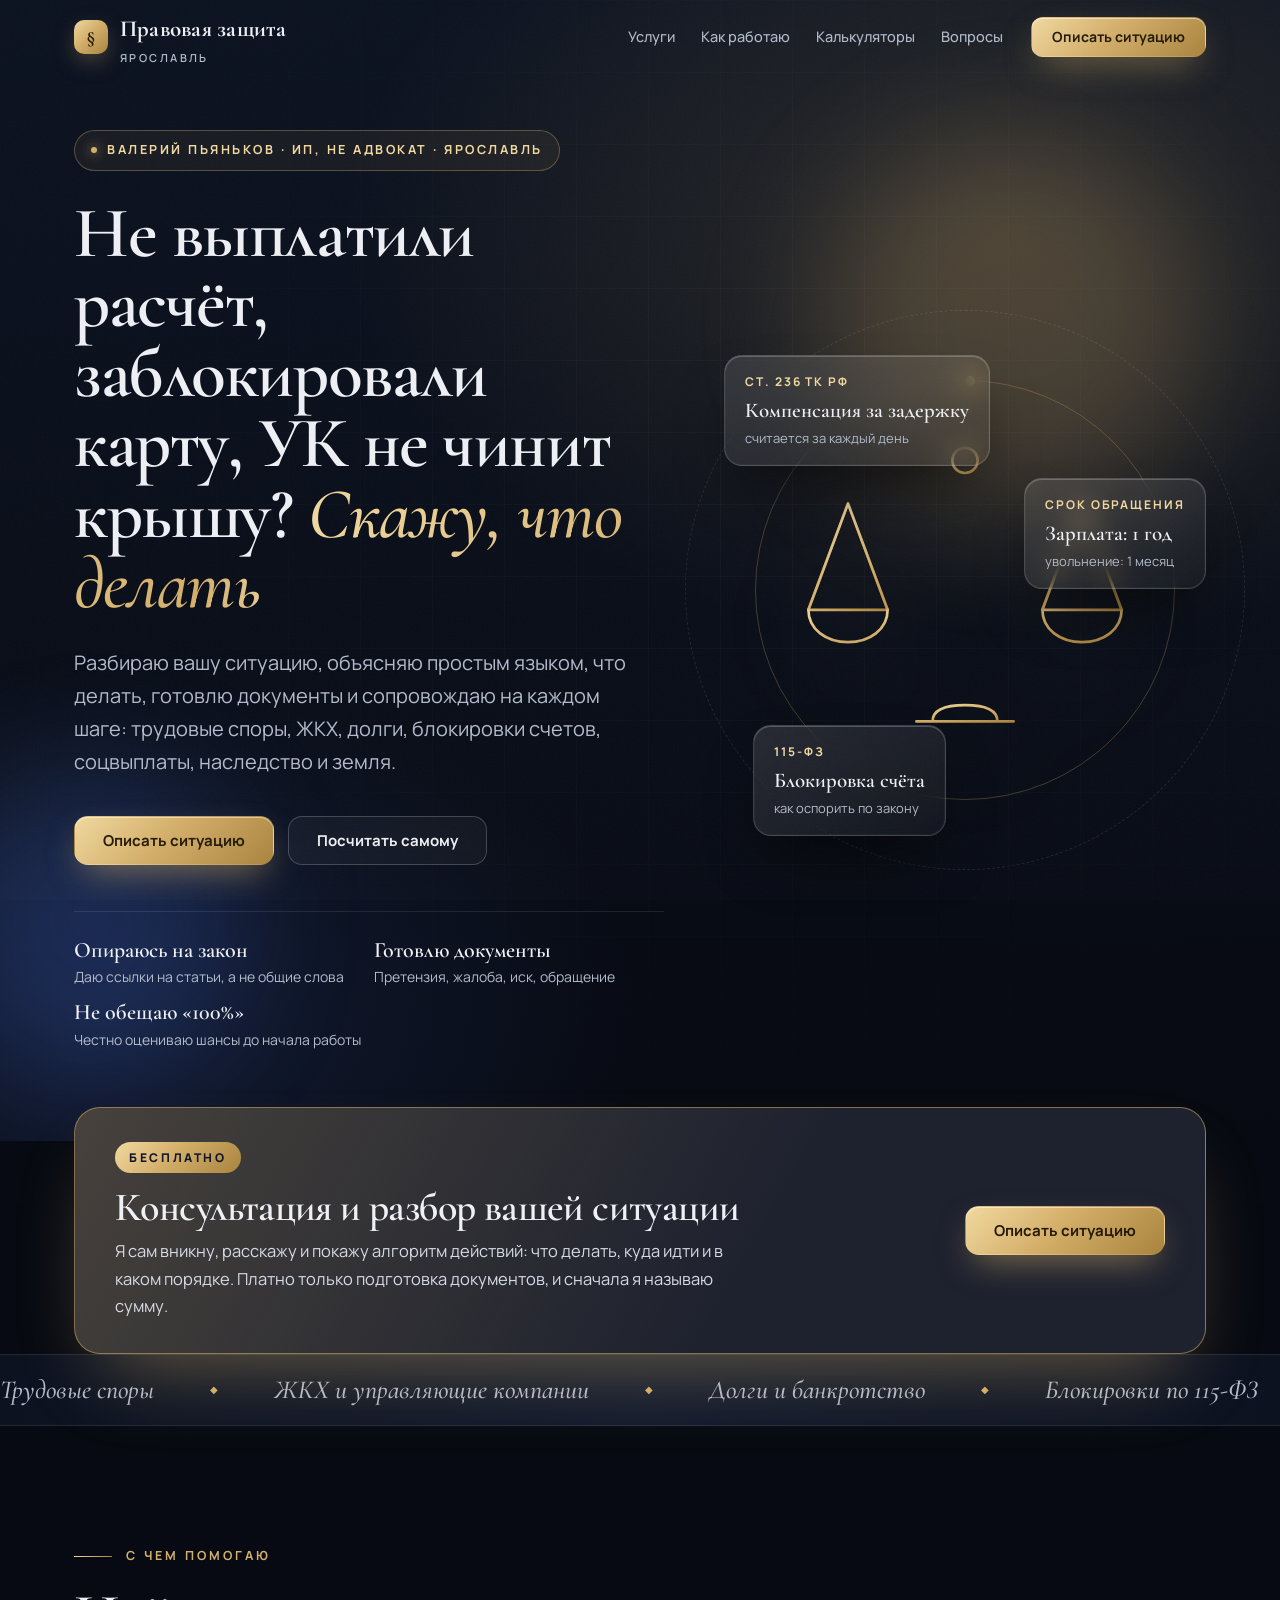
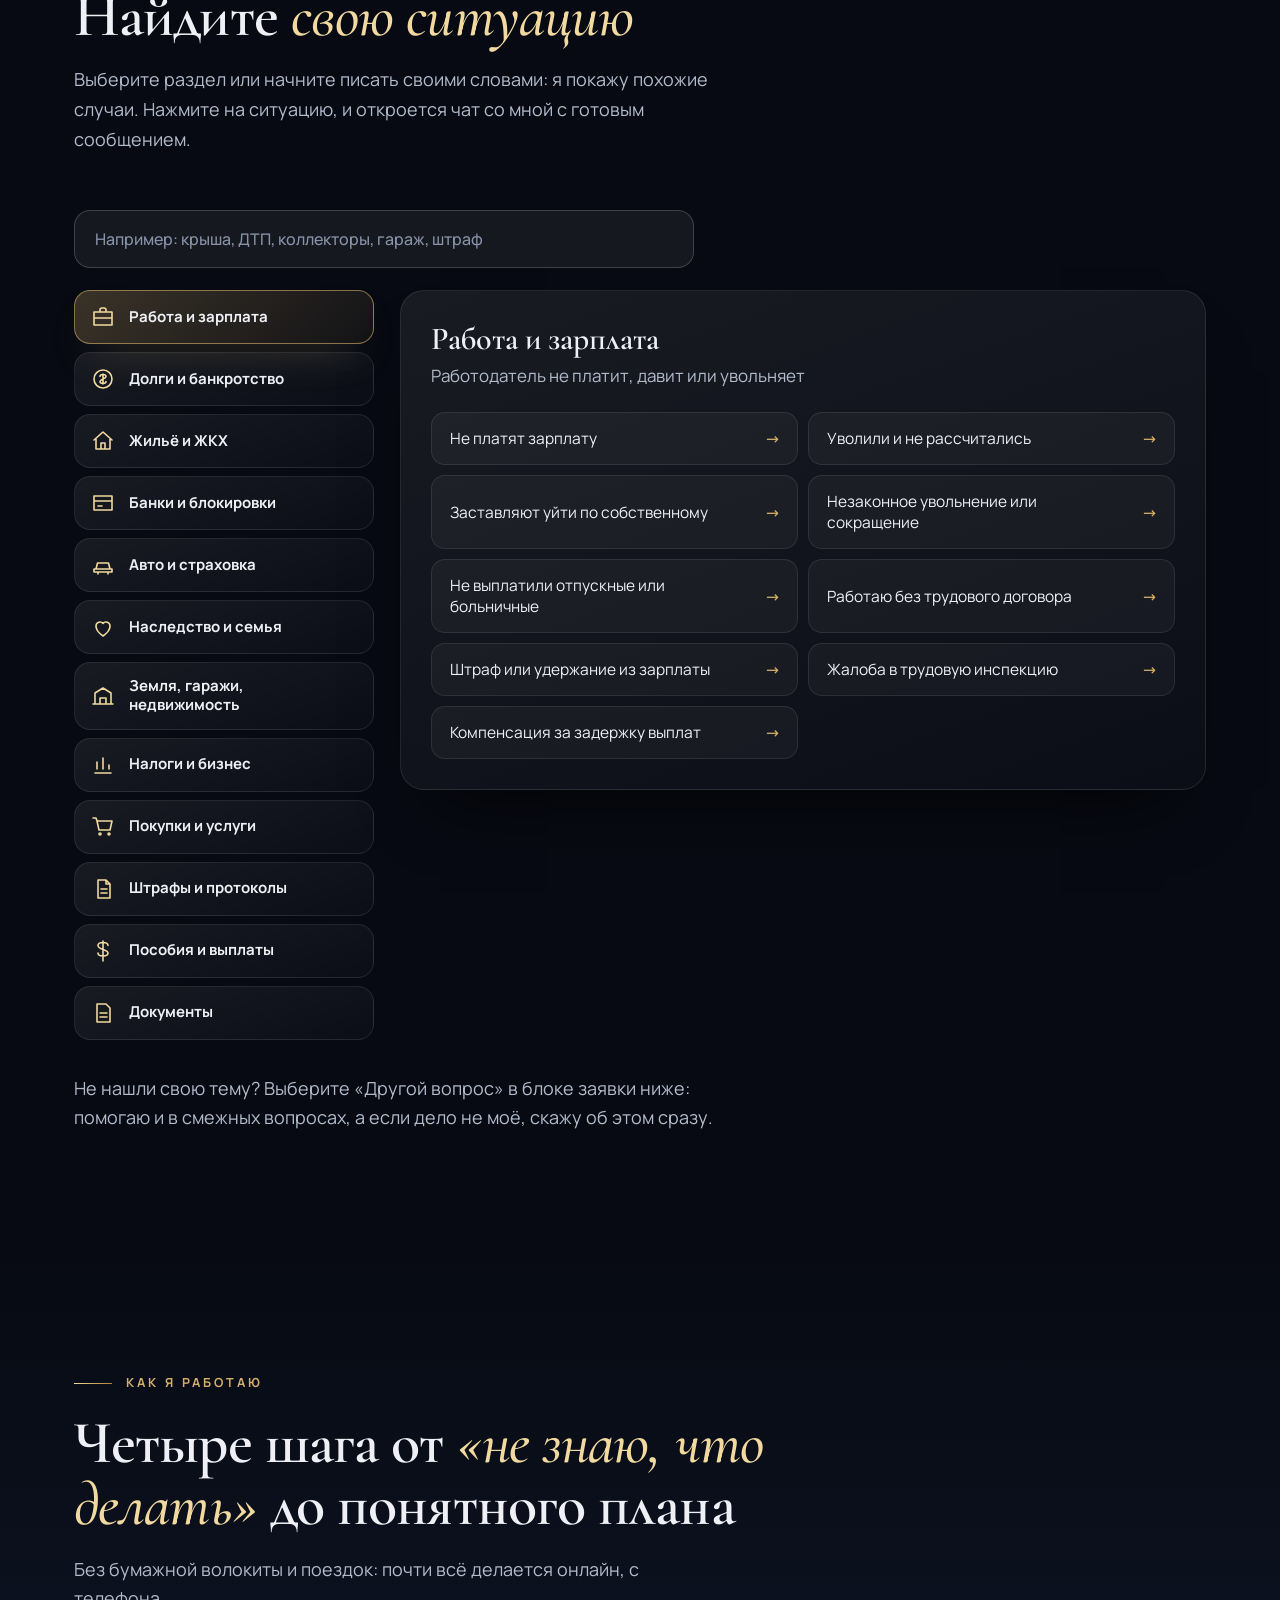
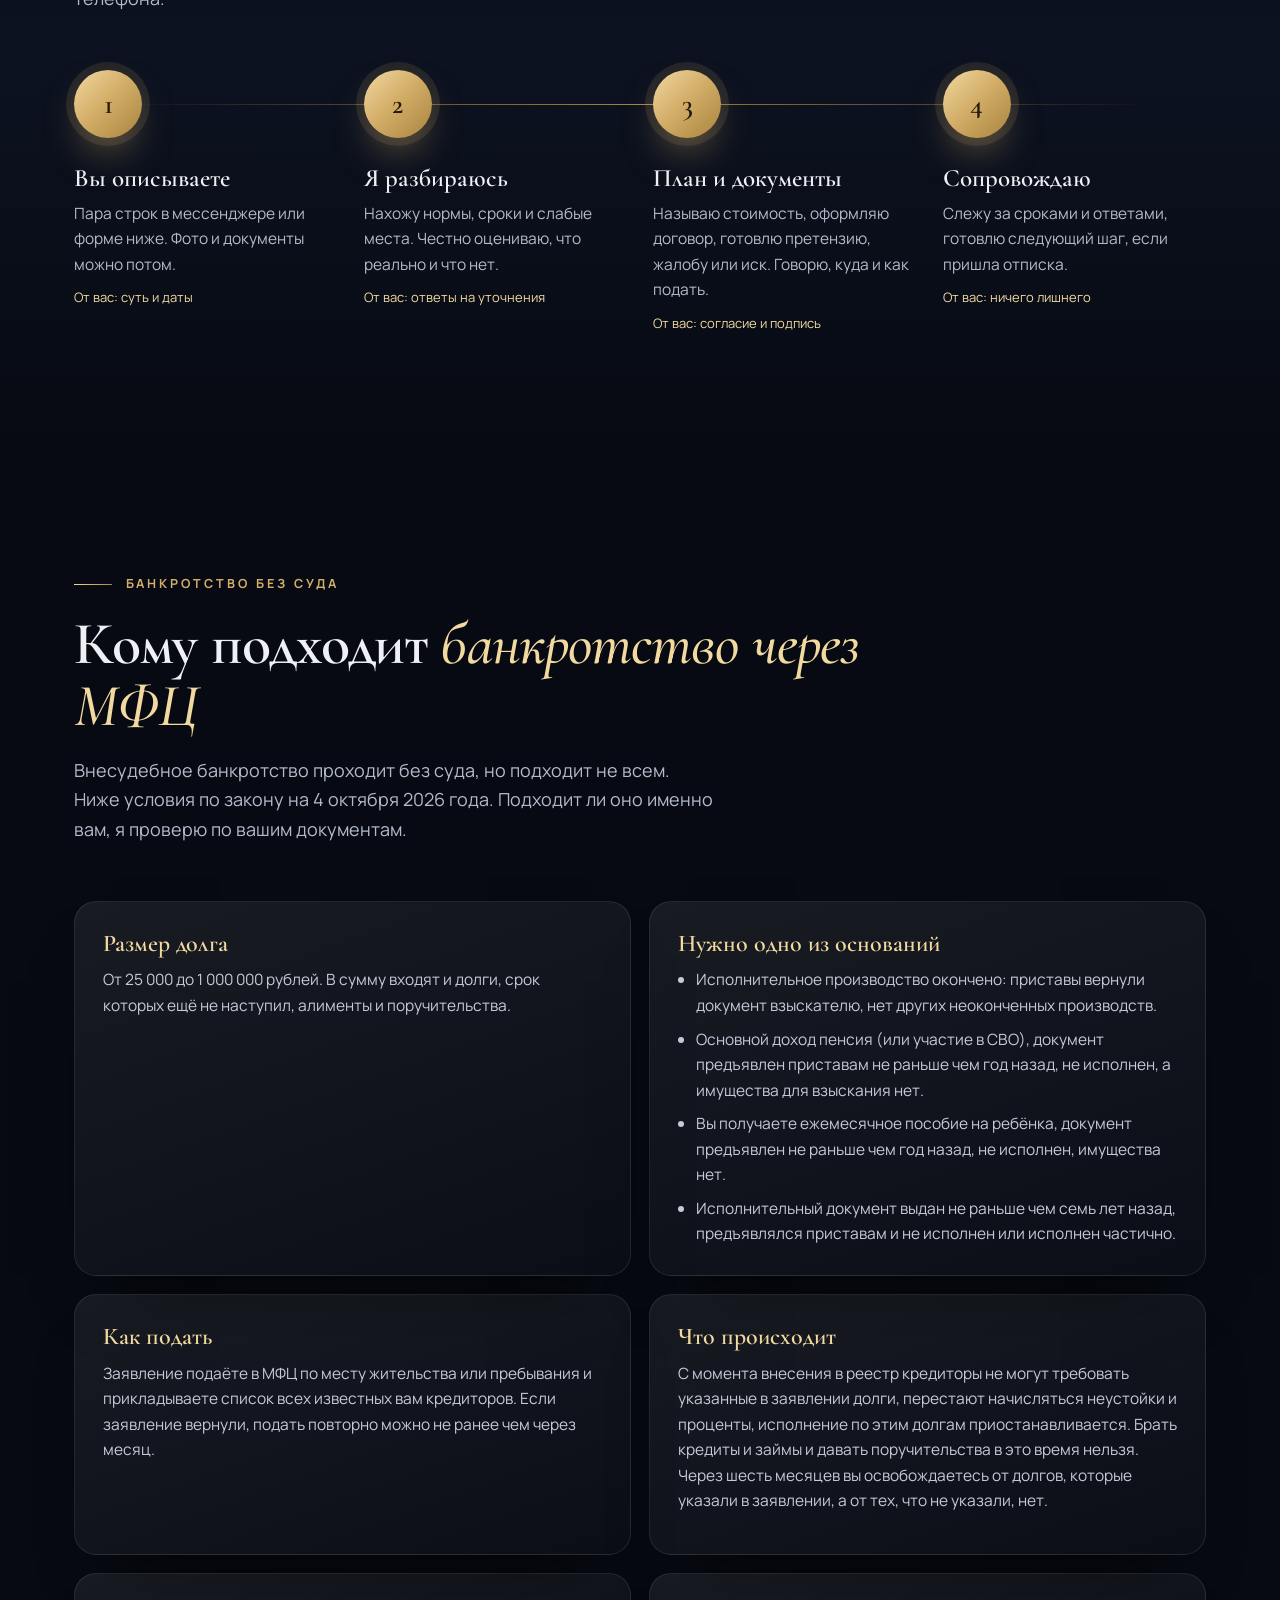
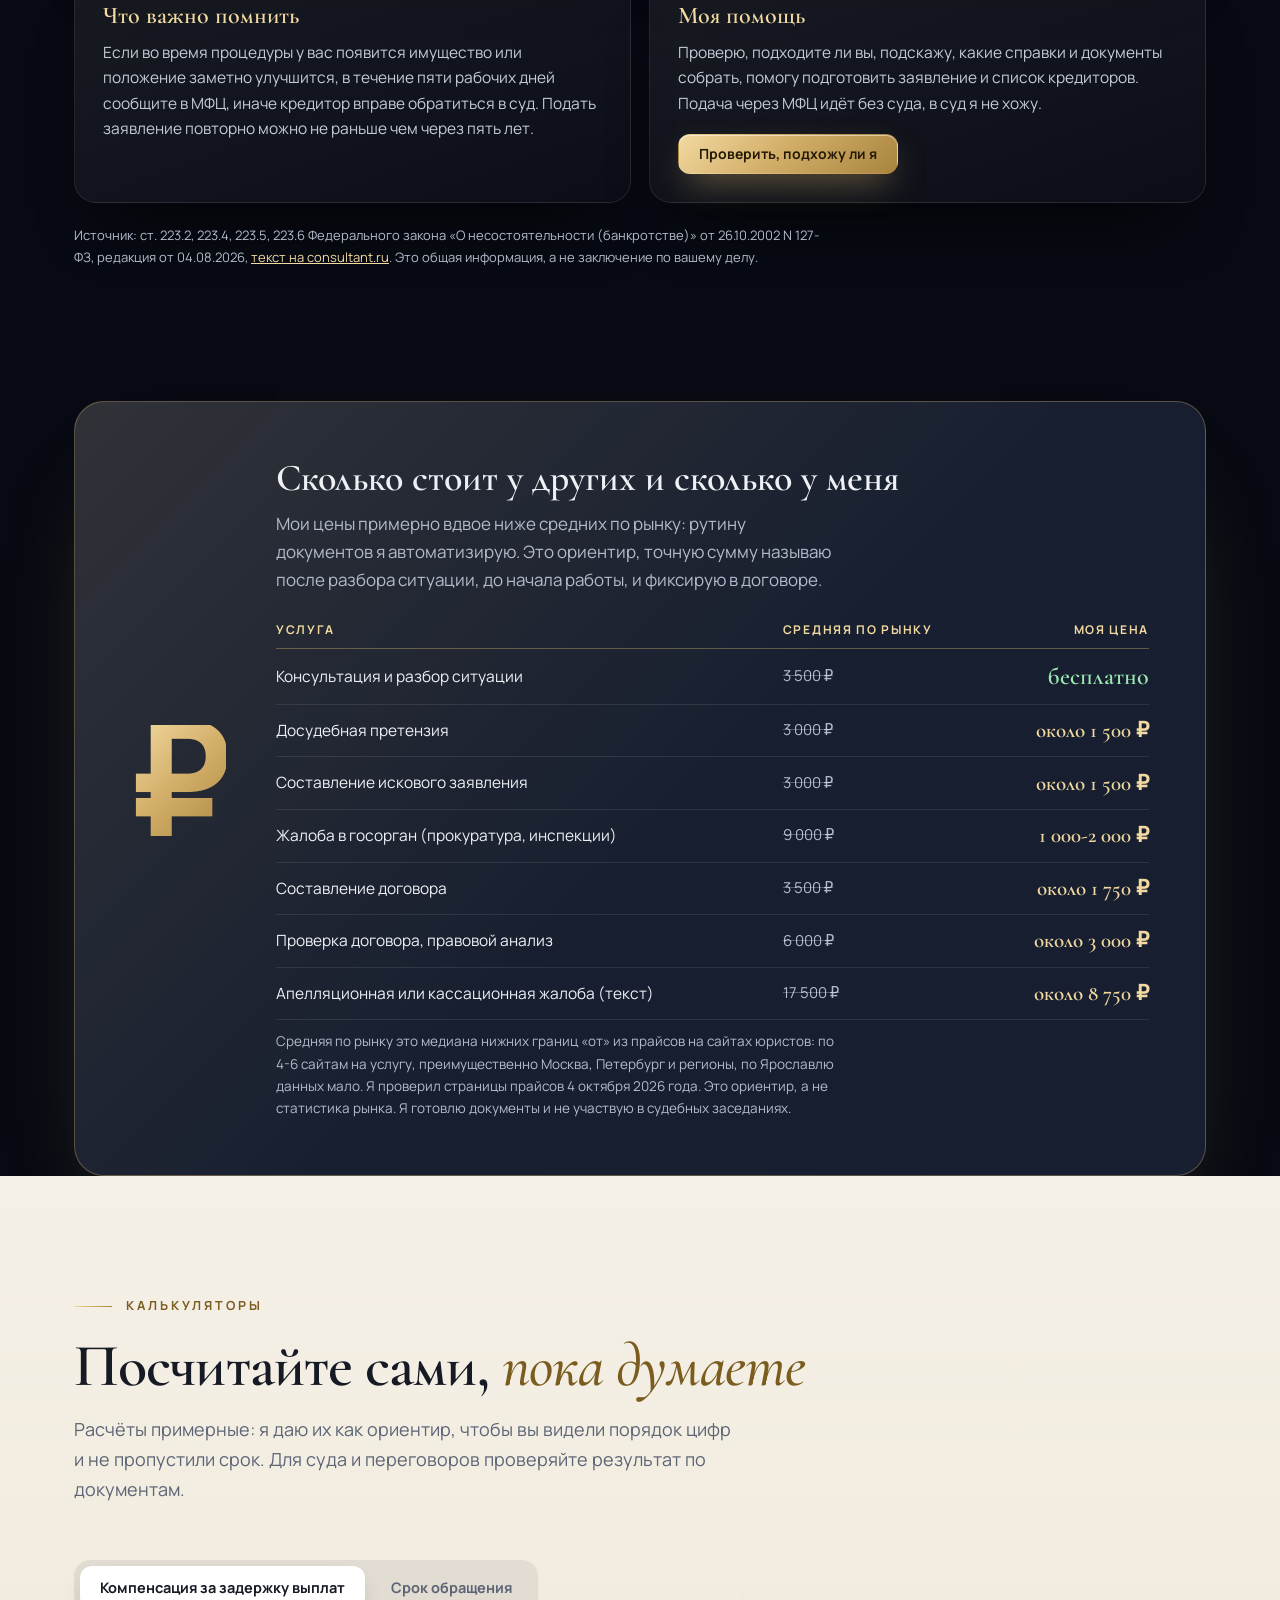
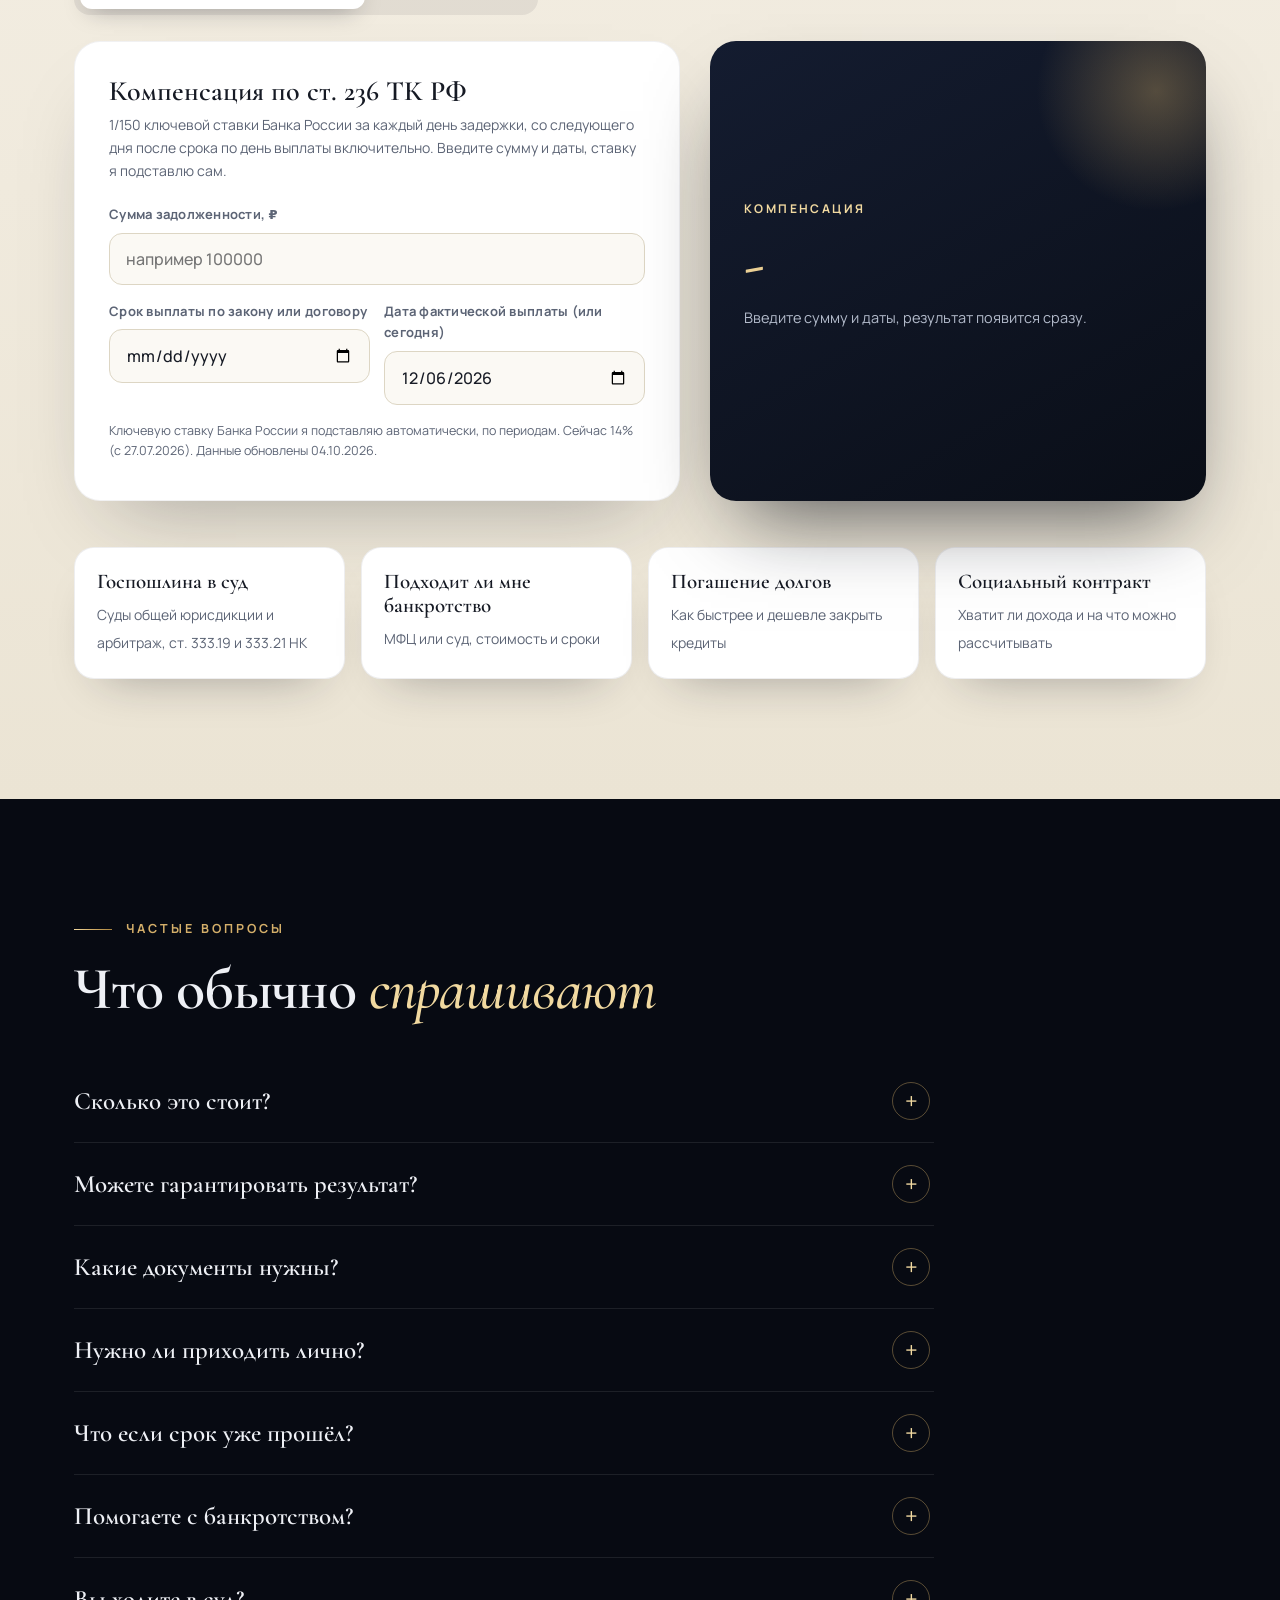
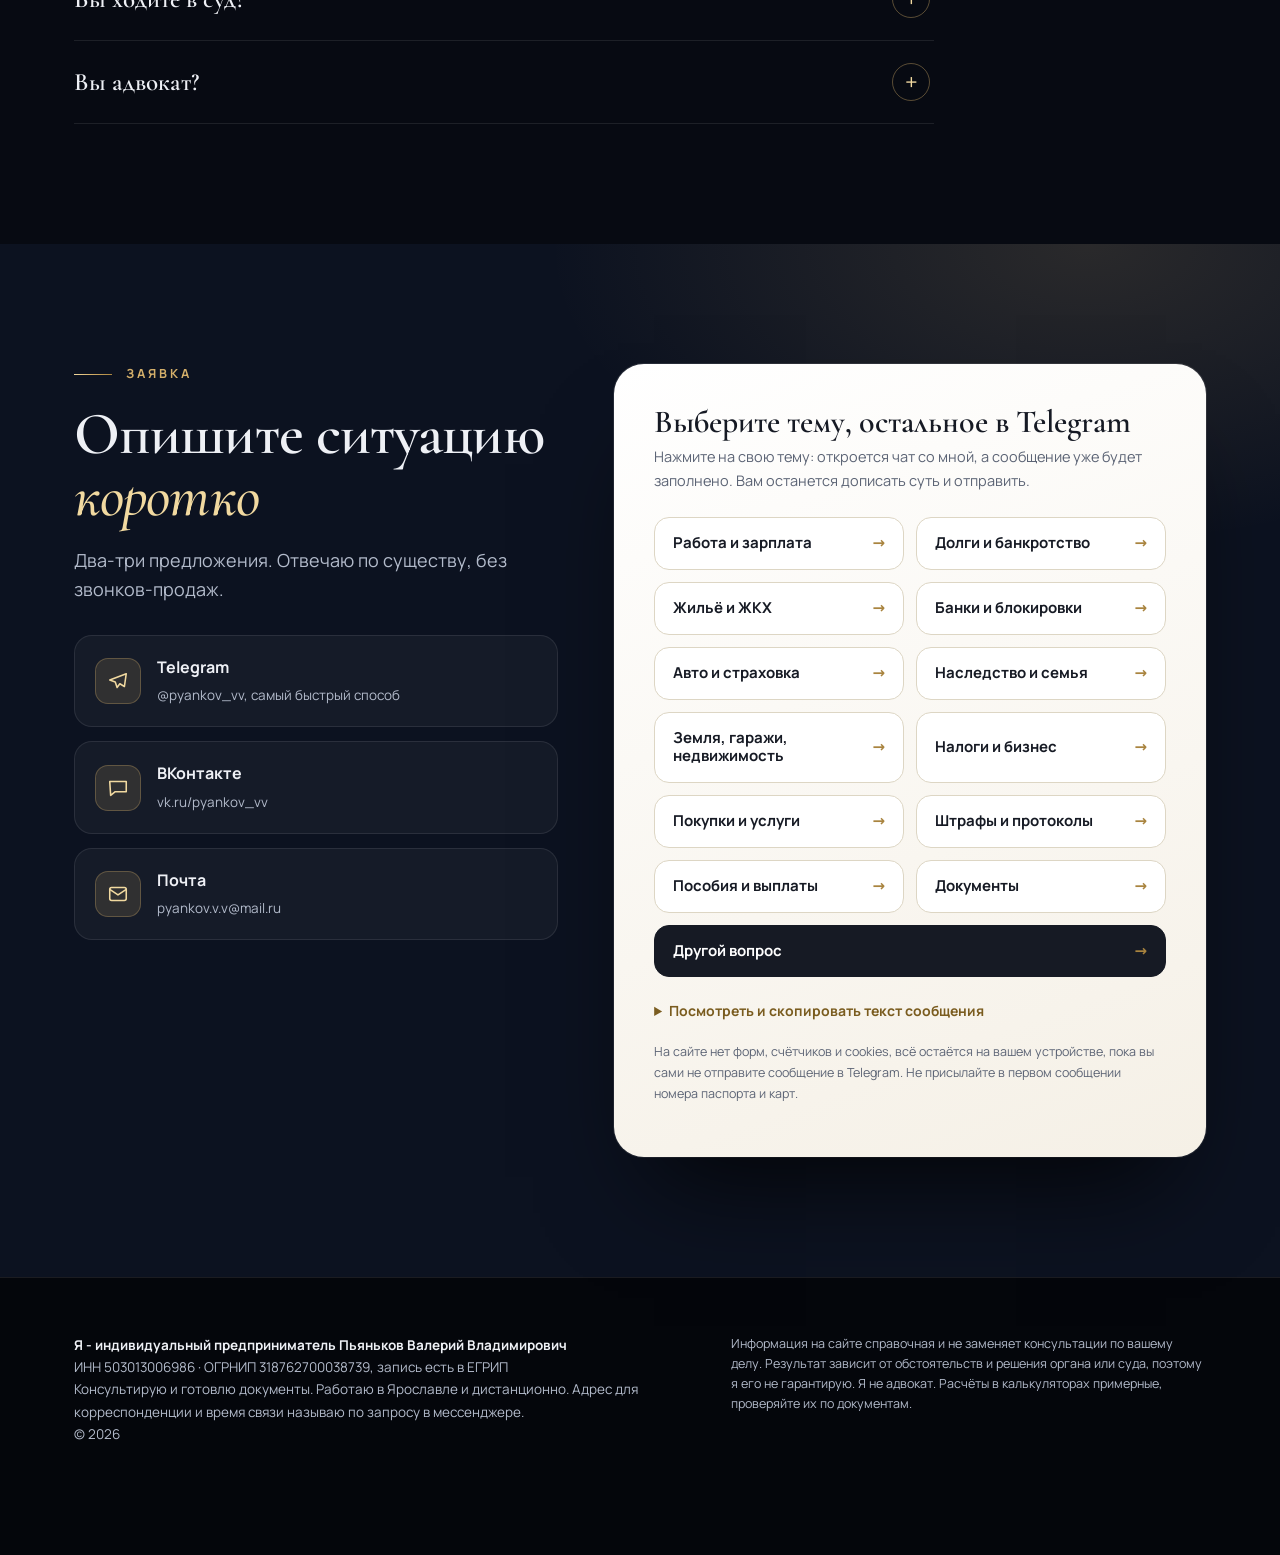
==== commit 71c01933: "feat: публикация страницы" ====
--- a/index.html
+++ b/index.html
@@ -399,7 +399,7 @@
  <tr><td>Консультация и разбор ситуации</td><td class="mk">3 500 ₽</td><td class="my free">бесплатно</td></tr>
  <tr><td>Досудебная претензия</td><td class="mk">3 000 ₽</td><td class="my">около 1 500 ₽</td></tr>
  <tr><td>Составление искового заявления</td><td class="mk">3 000 ₽</td><td class="my">около 1 500 ₽</td></tr>
- <tr><td>Жалоба в госорган (прокуратура, инспекции)</td><td class="mk">9 000 ₽</td><td class="my">около 4 500 ₽</td></tr>
+ <tr><td>Жалоба в госорган (прокуратура, инспекции)</td><td class="mk">9 000 ₽</td><td class="my">1 000-2 000 ₽</td></tr>
  <tr><td>Составление договора</td><td class="mk">3 500 ₽</td><td class="my">около 1 750 ₽</td></tr>
  <tr><td>Проверка договора, правовой анализ</td><td class="mk">6 000 ₽</td><td class="my">около 3 000 ₽</td></tr>
  <tr><td>Апелляционная или кассационная жалоба (текст)</td><td class="mk">17 500 ₽</td><td class="my">около 8 750 ₽</td></tr>
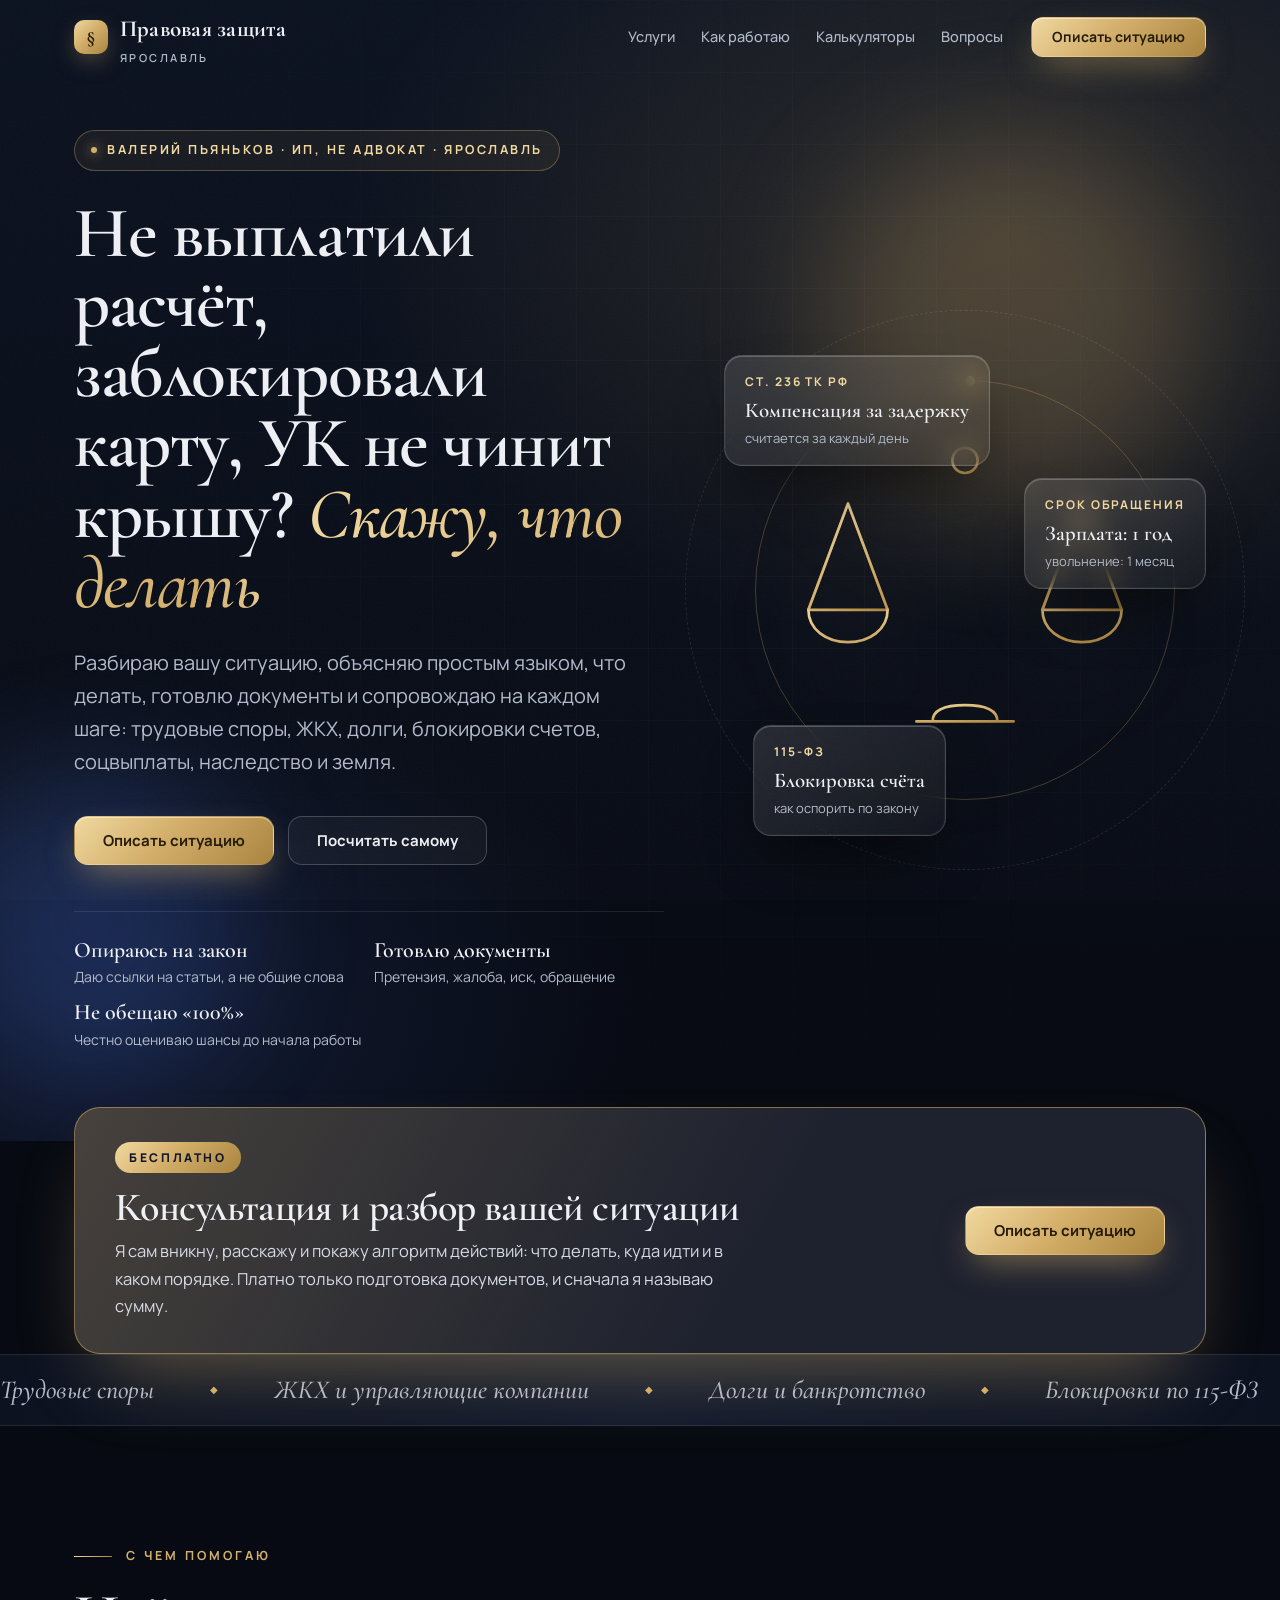
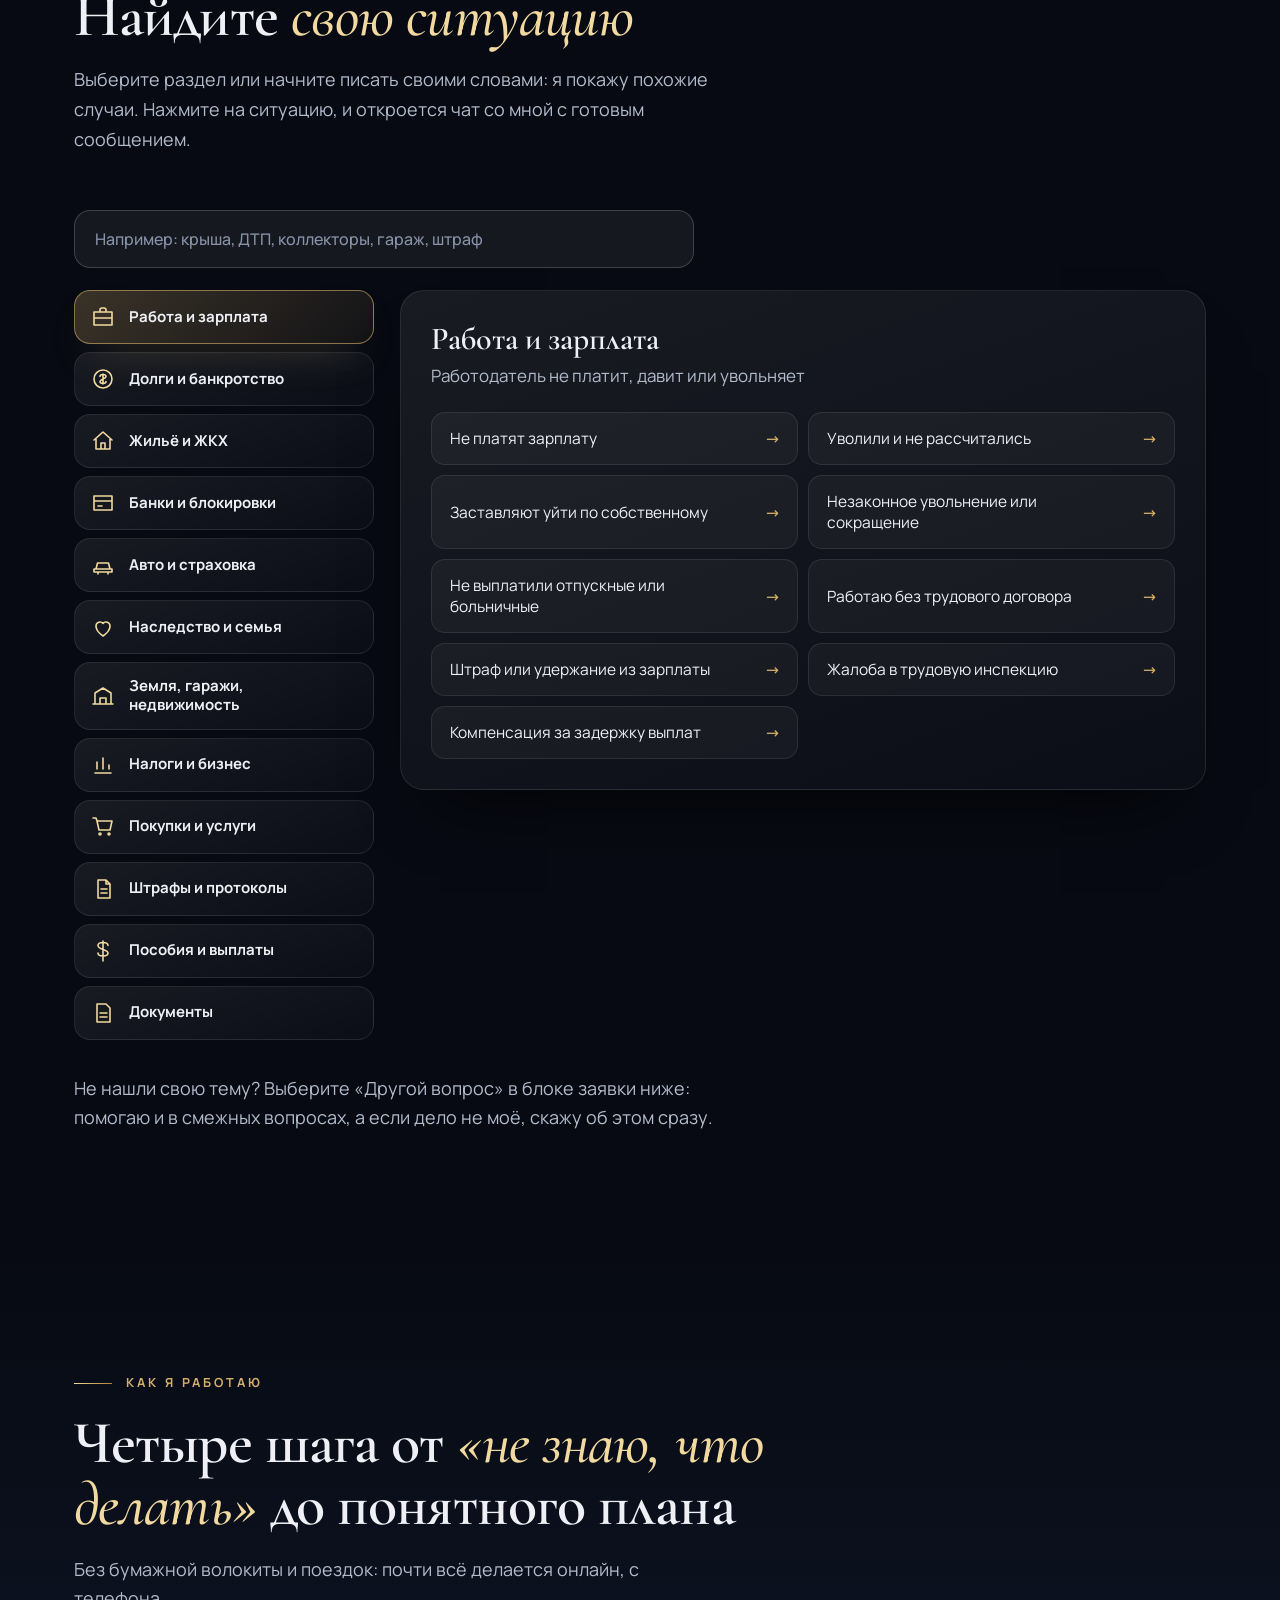
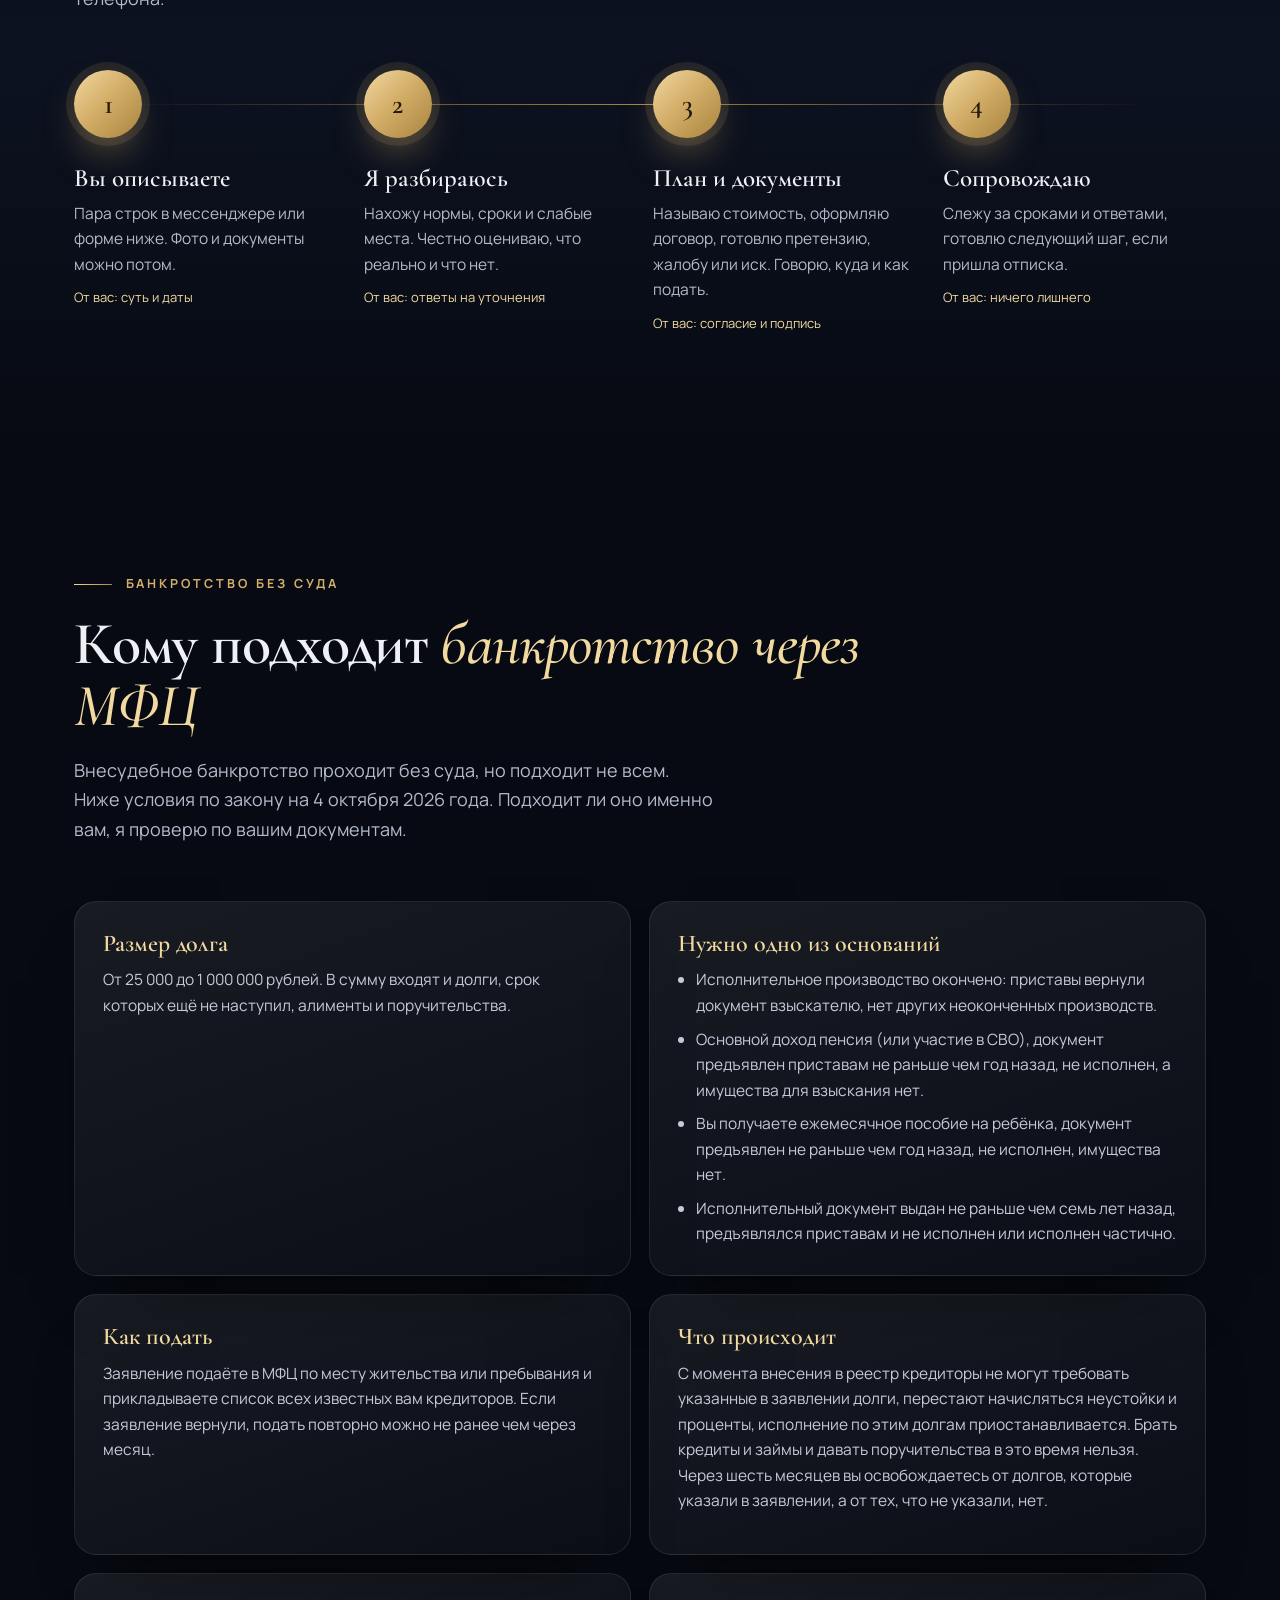
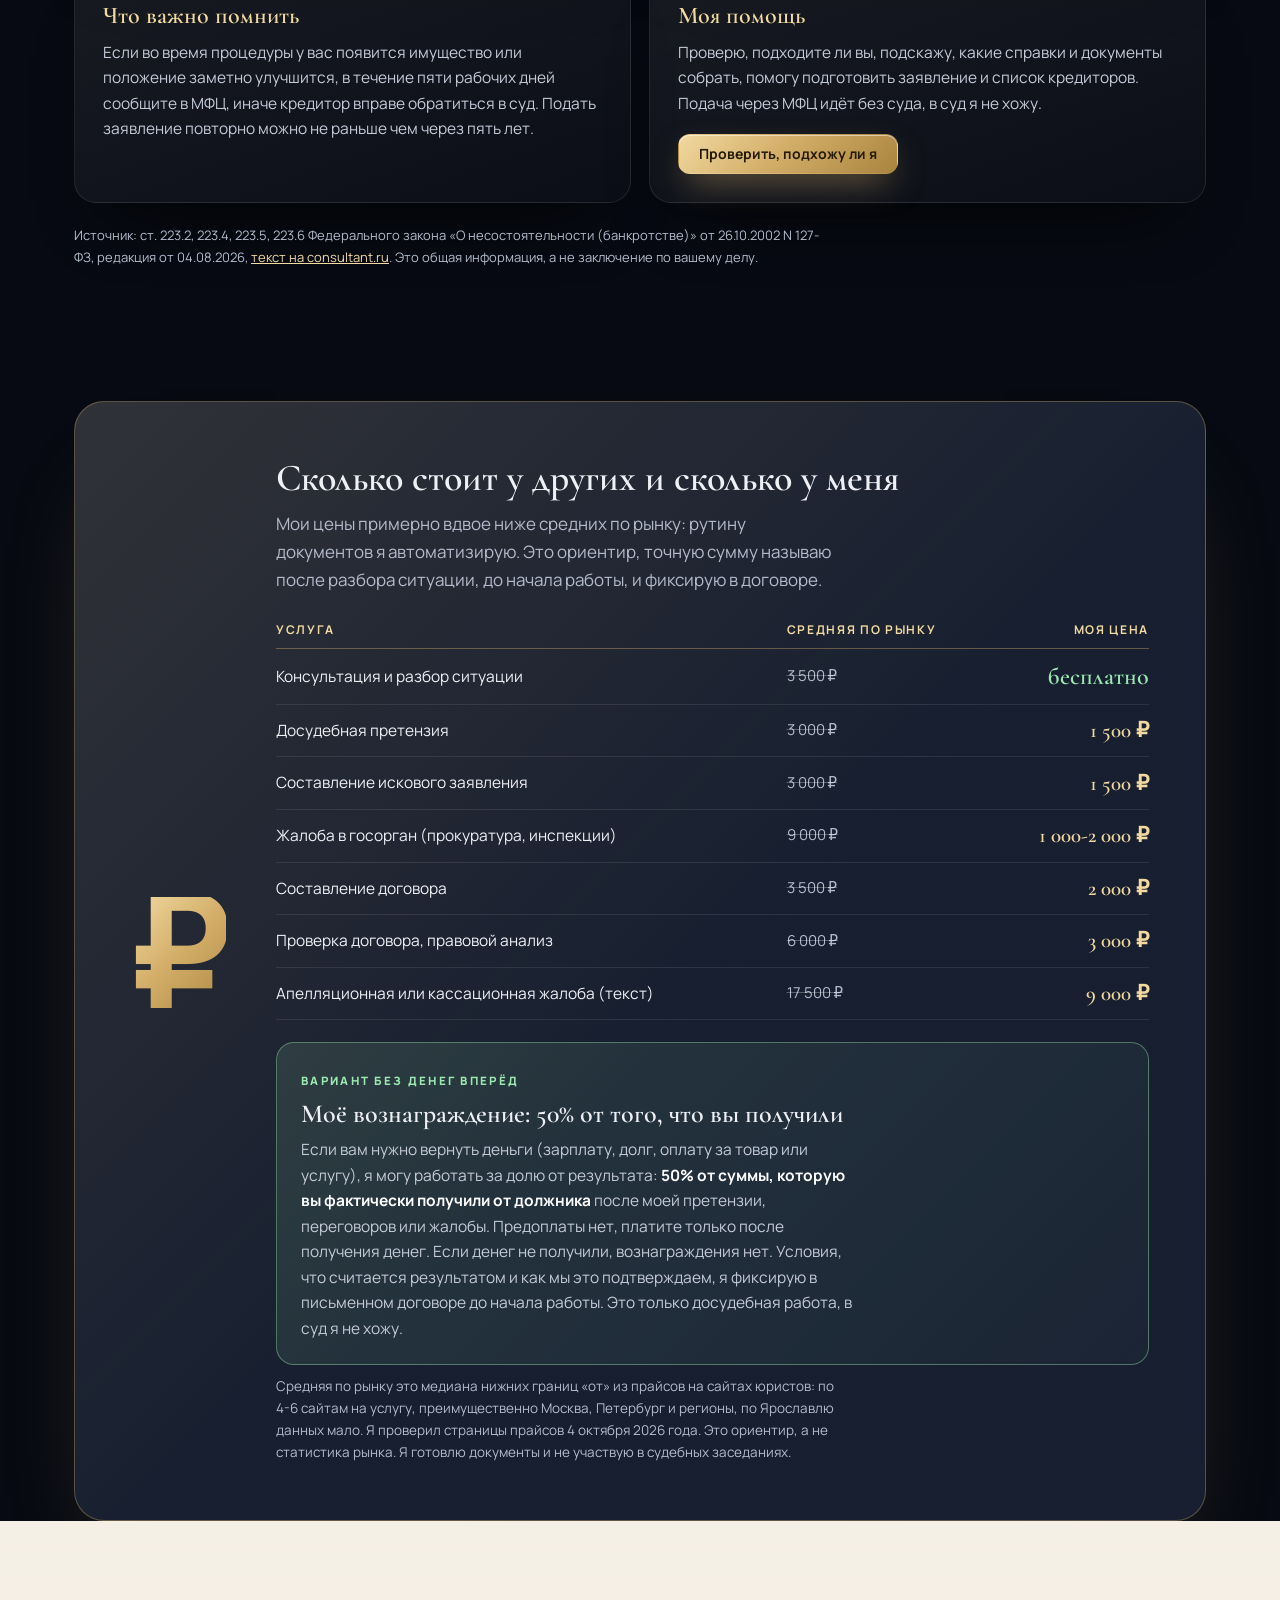
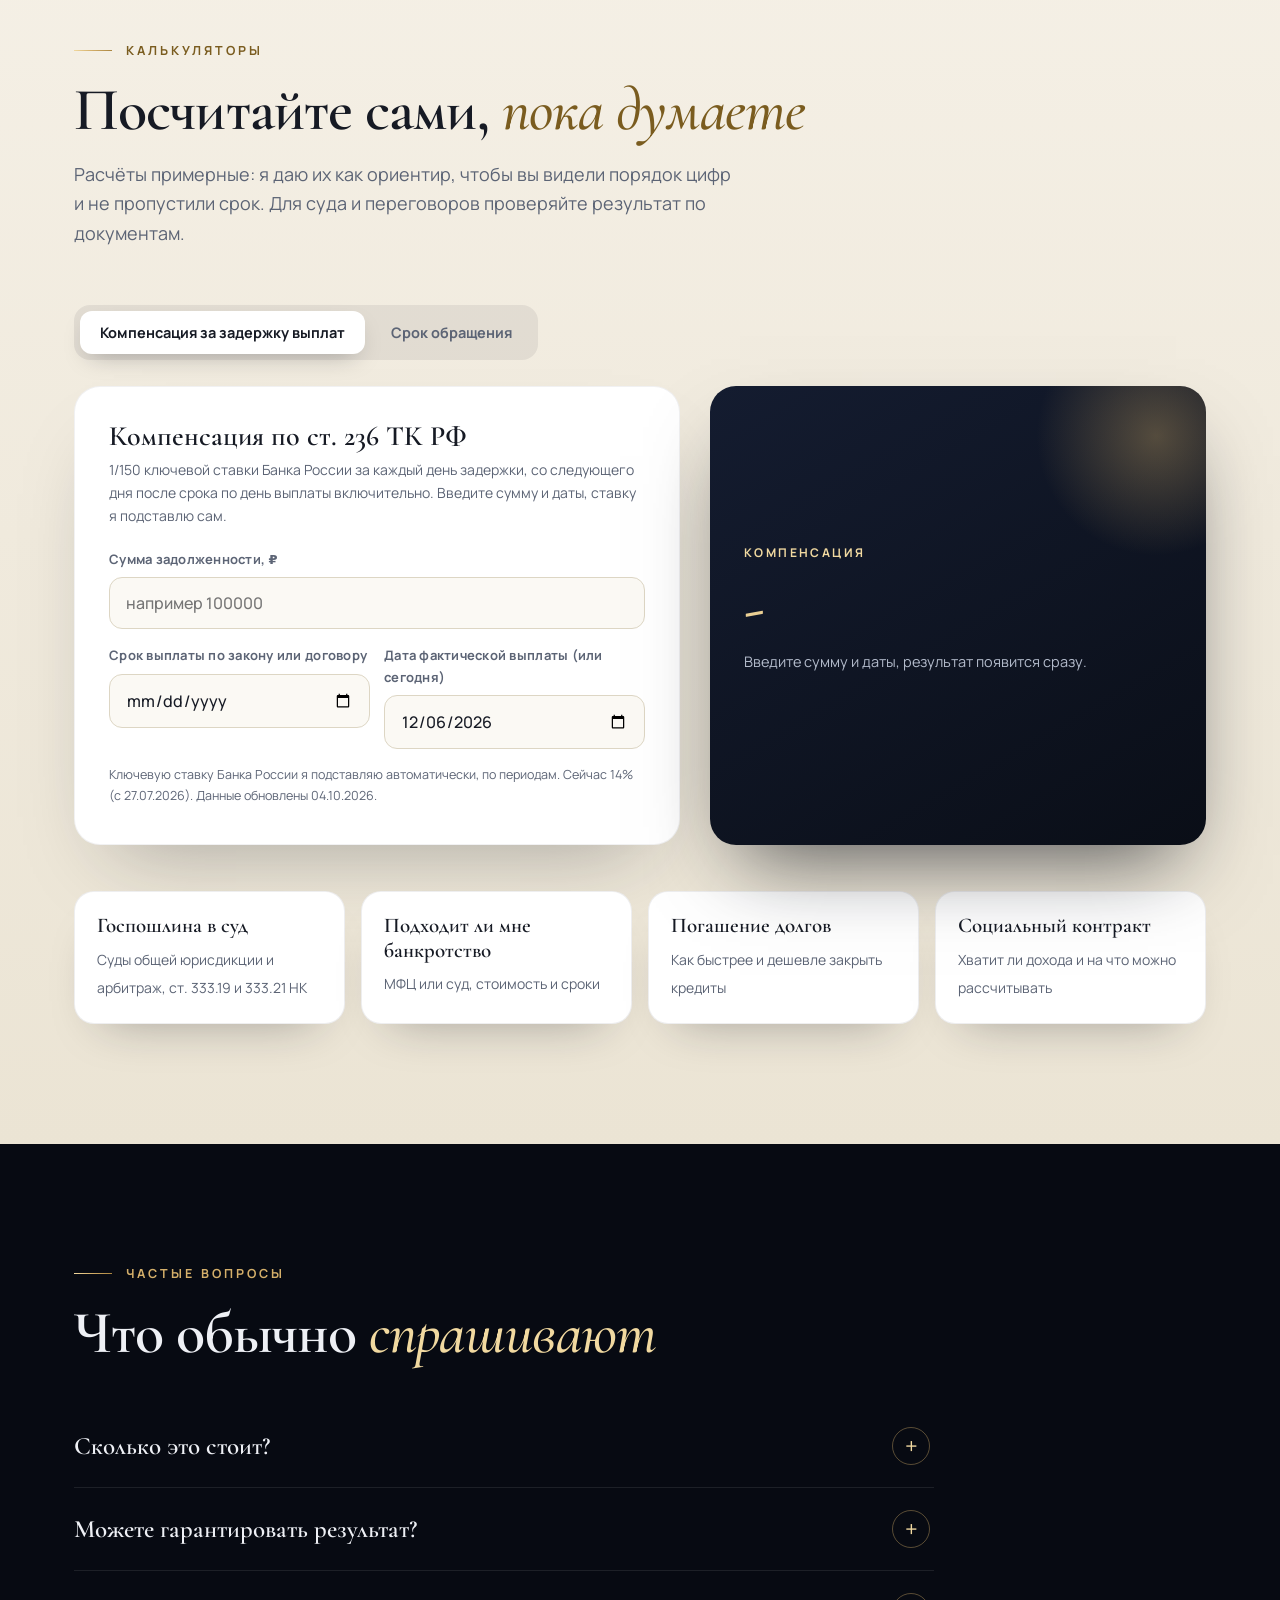
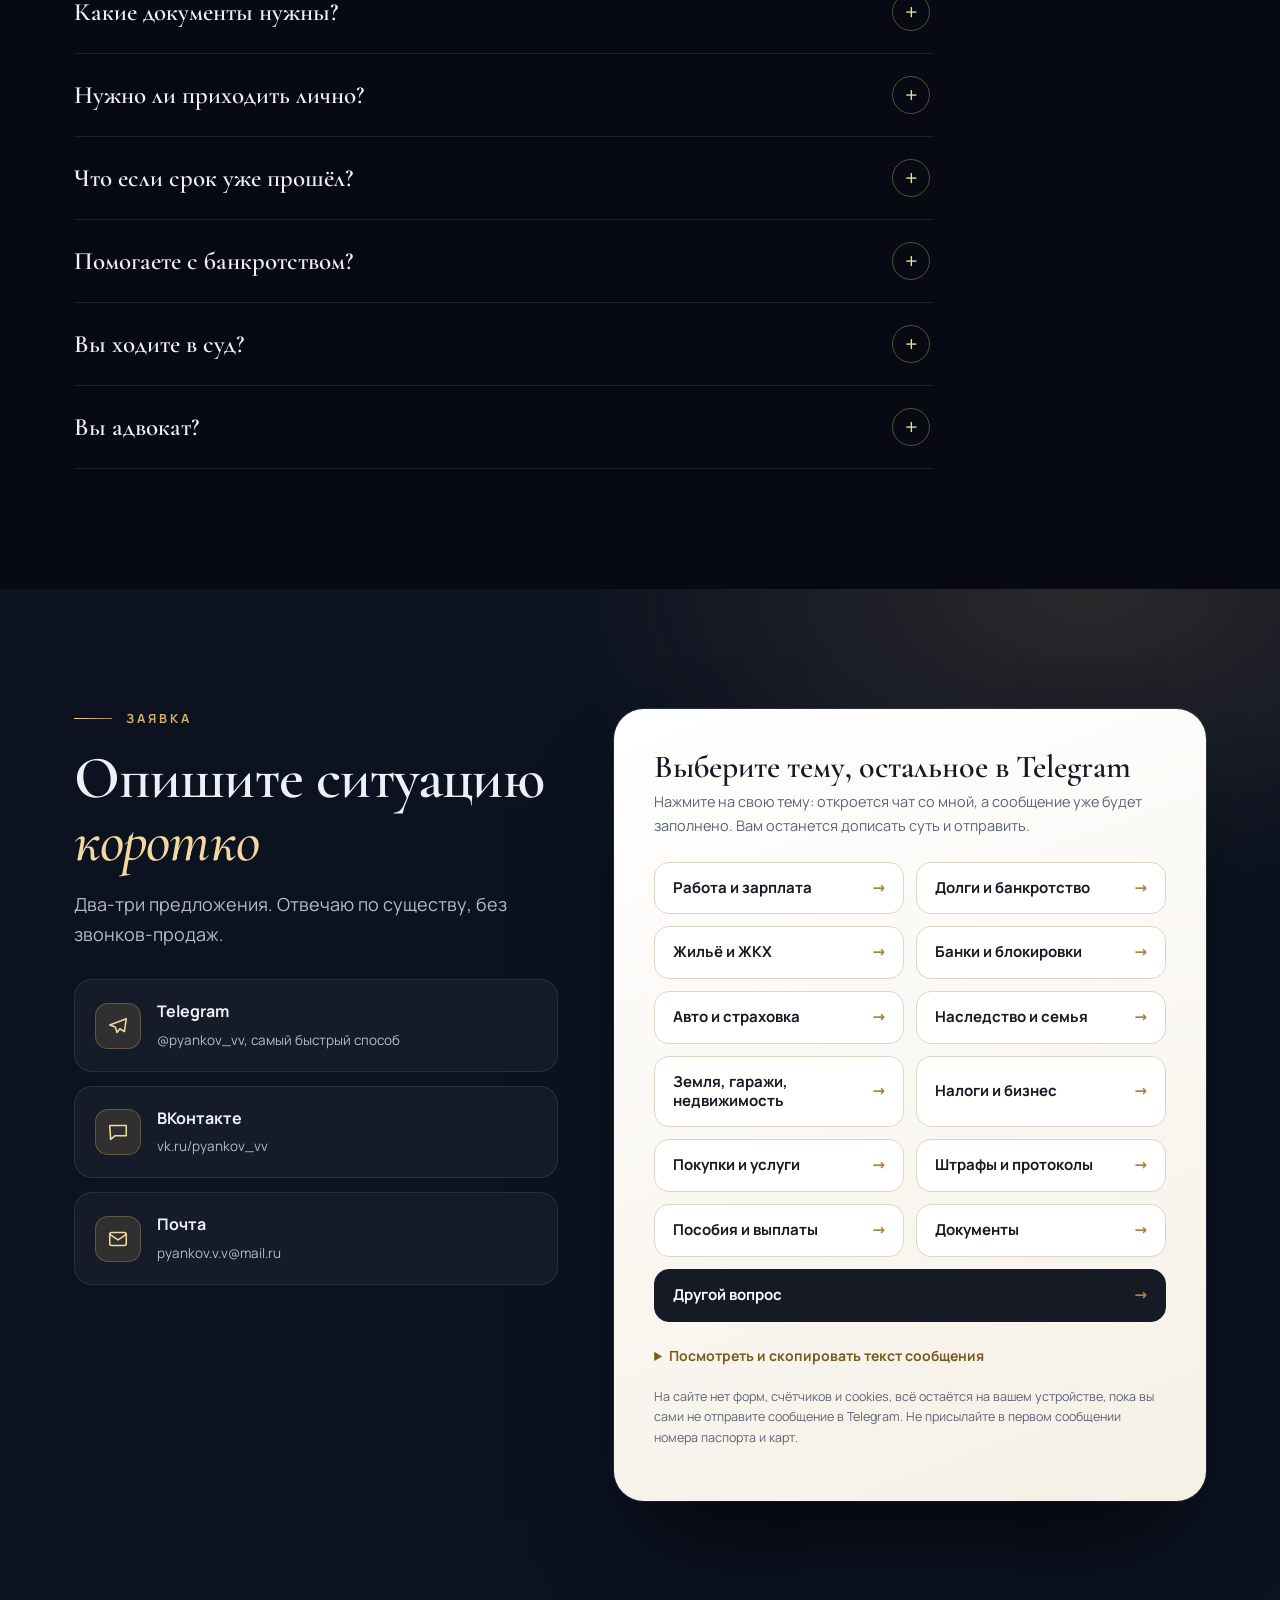
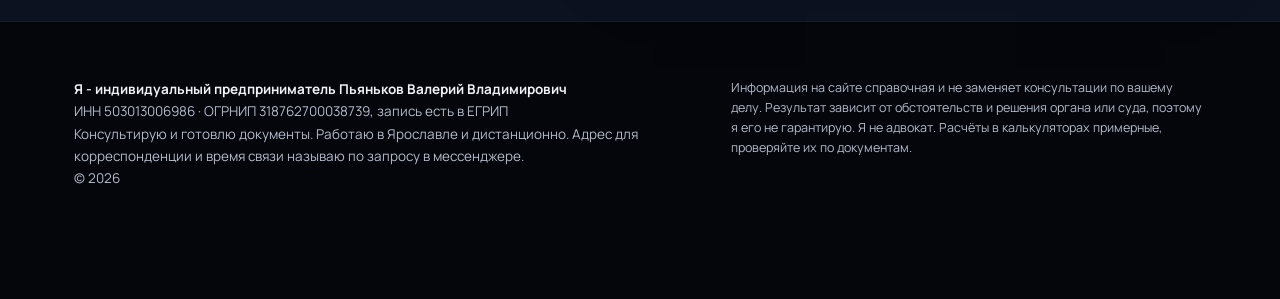
==== commit e8d6805a: "feat: публикация страницы" ====
--- a/index.html
+++ b/index.html
@@ -198,6 +198,11 @@
 .pt td.free{color:#9be8b0;font-size:24px}
 .pt th:nth-child(2){padding-left:12px}.pt th:last-child{text-align:right;padding-left:12px}
 @media(max-width:640px){.pt{font-size:14.5px}.pt td.my{font-size:17px;white-space:normal}.pt td.mk{white-space:normal}}
+.sf{margin:22px 0 4px;padding:22px 24px;border-radius:18px;background:linear-gradient(135deg,rgba(155,232,176,.13),rgba(155,232,176,.03));border:1px solid rgba(155,232,176,.4)}
+.sfk{display:inline-block;font-size:11.5px;font-weight:800;letter-spacing:.2em;text-transform:uppercase;color:#9be8b0;margin-bottom:8px}
+.sf h4{font:600 26px/1.15 var(--serif);margin:0 0 8px;color:#eef0f5}
+.sf p{margin:0;font-size:15.5px;color:#c4cad8}
+.sf b{color:#fff}
 .pbox .pn{font-size:13.5px;margin-top:10px}
 /* КАЛЬКУЛЯТОРЫ - светлая «слоновая кость» для контраста */
 .calc{background:linear-gradient(180deg,var(--ivory),var(--ivory2));color:var(--dtx)}
@@ -397,13 +402,16 @@
  <p>Мои цены примерно вдвое ниже средних по рынку: рутину документов я автоматизирую. Это ориентир, точную сумму называю после разбора ситуации, до начала работы, и фиксирую в договоре.</p>
  <table class="pt"><thead><tr><th>Услуга</th><th>Средняя по рынку</th><th>Моя цена</th></tr></thead><tbody>
  <tr><td>Консультация и разбор ситуации</td><td class="mk">3 500 ₽</td><td class="my free">бесплатно</td></tr>
- <tr><td>Досудебная претензия</td><td class="mk">3 000 ₽</td><td class="my">около 1 500 ₽</td></tr>
- <tr><td>Составление искового заявления</td><td class="mk">3 000 ₽</td><td class="my">около 1 500 ₽</td></tr>
+ <tr><td>Досудебная претензия</td><td class="mk">3 000 ₽</td><td class="my">1 500 ₽</td></tr>
+ <tr><td>Составление искового заявления</td><td class="mk">3 000 ₽</td><td class="my">1 500 ₽</td></tr>
  <tr><td>Жалоба в госорган (прокуратура, инспекции)</td><td class="mk">9 000 ₽</td><td class="my">1 000-2 000 ₽</td></tr>
- <tr><td>Составление договора</td><td class="mk">3 500 ₽</td><td class="my">около 1 750 ₽</td></tr>
- <tr><td>Проверка договора, правовой анализ</td><td class="mk">6 000 ₽</td><td class="my">около 3 000 ₽</td></tr>
- <tr><td>Апелляционная или кассационная жалоба (текст)</td><td class="mk">17 500 ₽</td><td class="my">около 8 750 ₽</td></tr>
+ <tr><td>Составление договора</td><td class="mk">3 500 ₽</td><td class="my">2 000 ₽</td></tr>
+ <tr><td>Проверка договора, правовой анализ</td><td class="mk">6 000 ₽</td><td class="my">3 000 ₽</td></tr>
+ <tr><td>Апелляционная или кассационная жалоба (текст)</td><td class="mk">17 500 ₽</td><td class="my">9 000 ₽</td></tr>
  </tbody></table>
+ <div class="sf"><span class="sfk">Вариант без денег вперёд</span>
+ <h4>Моё вознаграждение: 50% от того, что вы получили</h4>
+ <p>Если вам нужно вернуть деньги (зарплату, долг, оплату за товар или услугу), я могу работать за долю от результата: <b>50% от суммы, которую вы фактически получили от должника</b> после моей претензии, переговоров или жалобы. Предоплаты нет, платите только после получения денег. Если денег не получили, вознаграждения нет. Условия, что считается результатом и как мы это подтверждаем, я фиксирую в письменном договоре до начала работы. Это только досудебная работа, в суд я не хожу.</p></div>
  <p class="pn">Средняя по рынку это медиана нижних границ «от» из прайсов на сайтах юристов: по 4-6 сайтам на услугу, преимущественно Москва, Петербург и регионы, по Ярославлю данных мало. Я проверил страницы прайсов 4 октября 2026 года. Это ориентир, а не статистика рынка. Я готовлю документы и не участвую в судебных заседаниях.</p></div>
 </div></div></section>
 
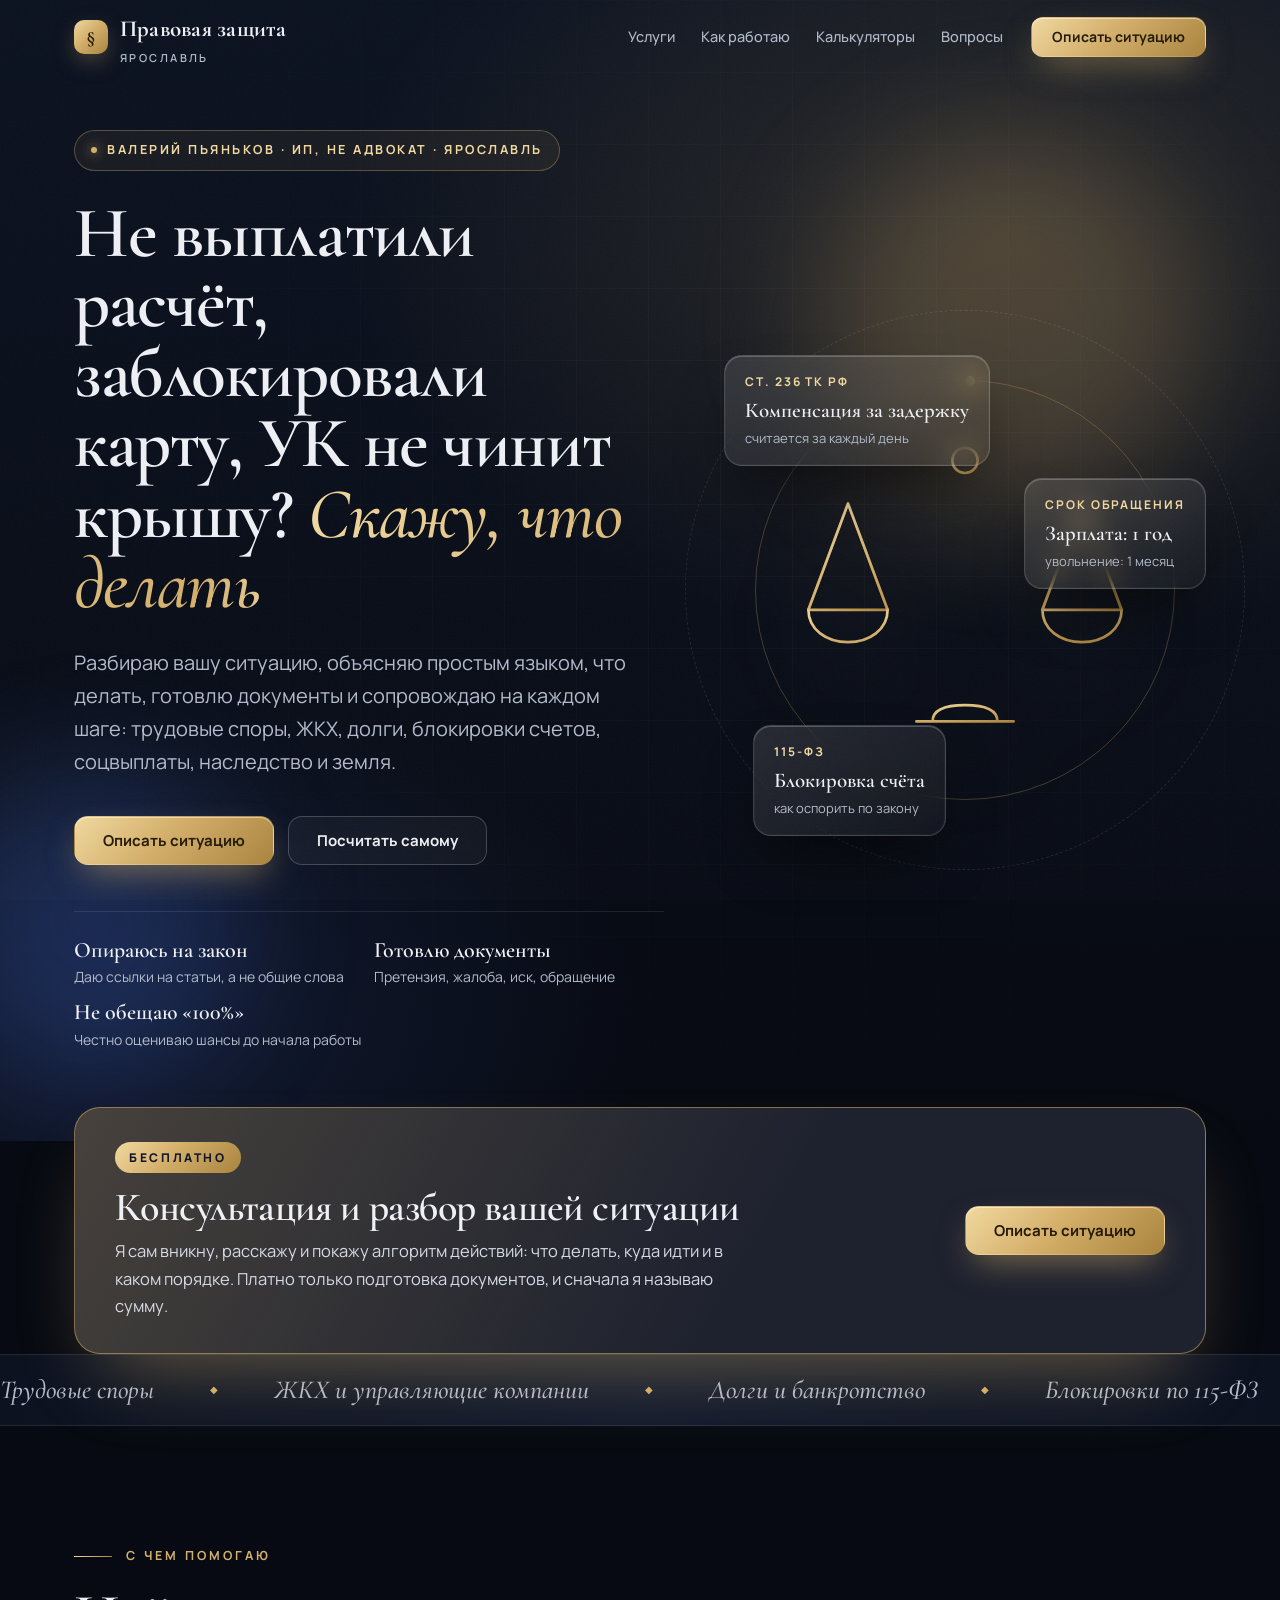
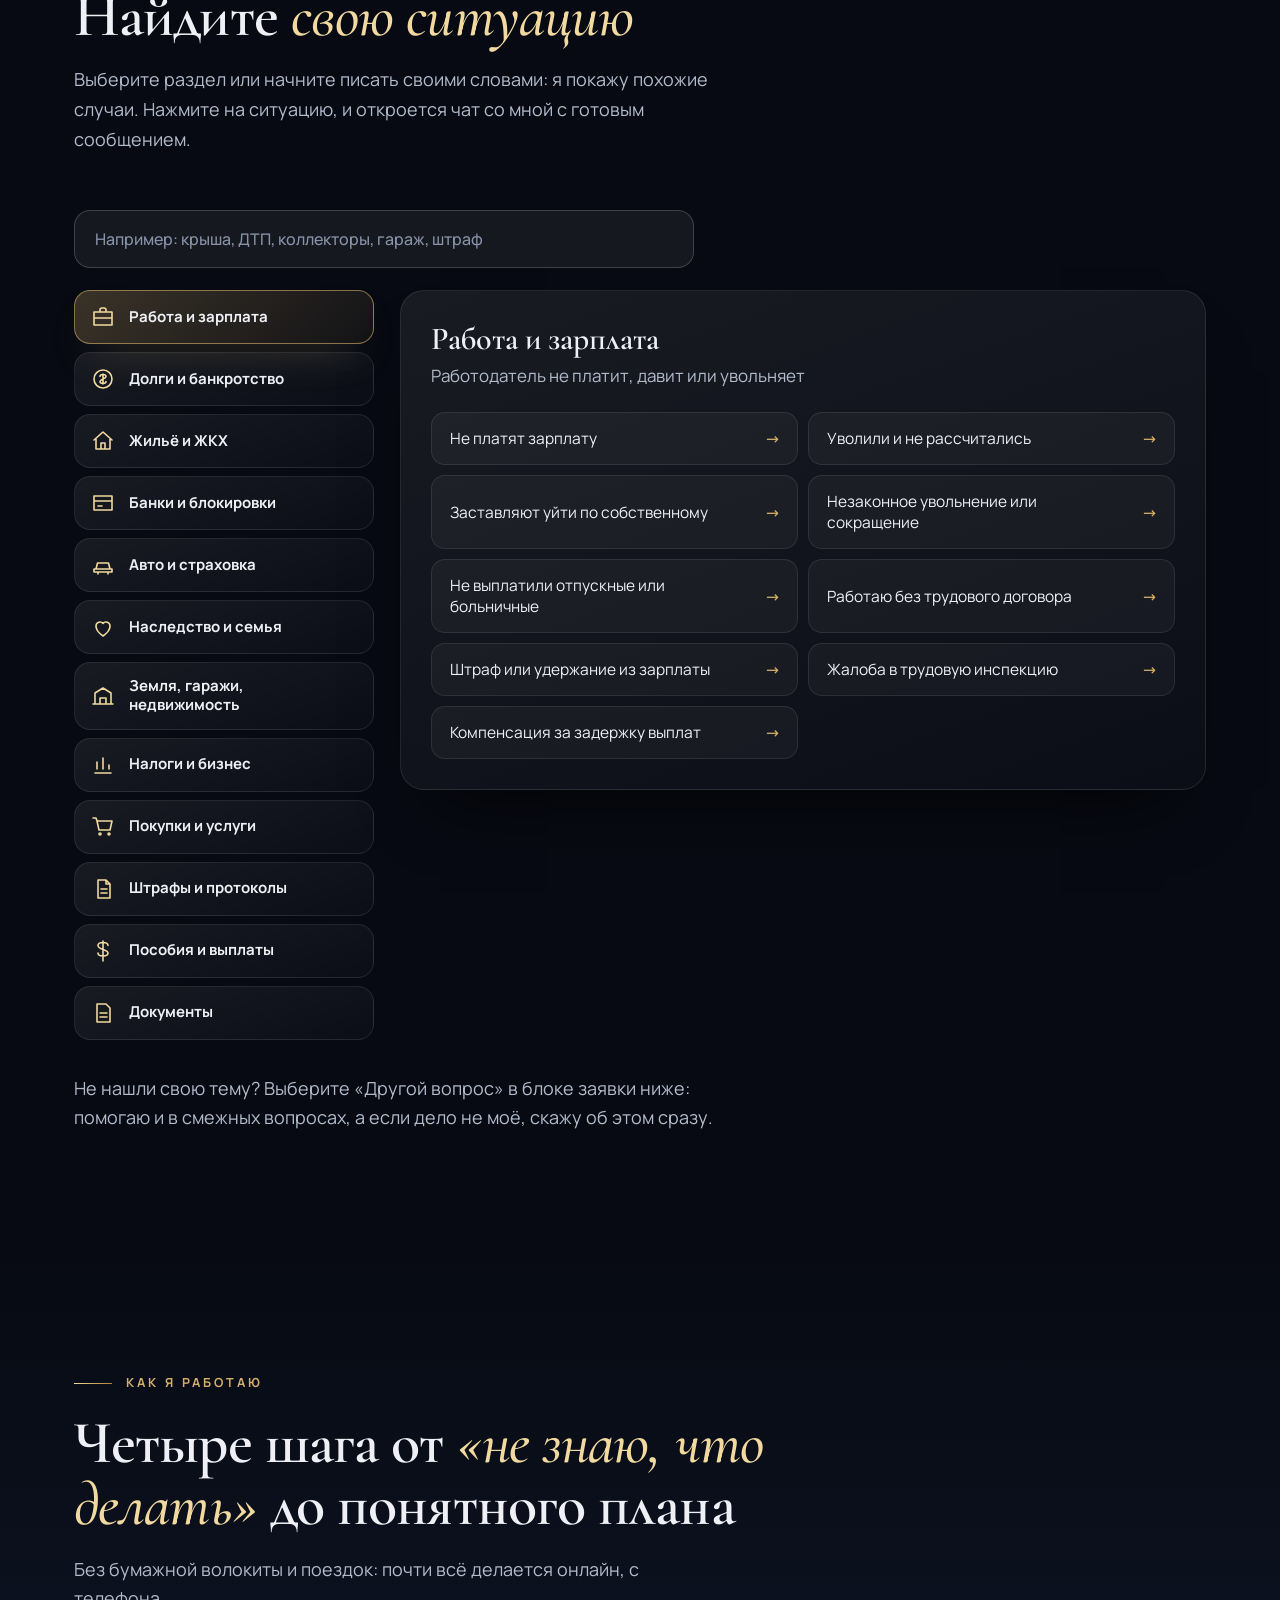
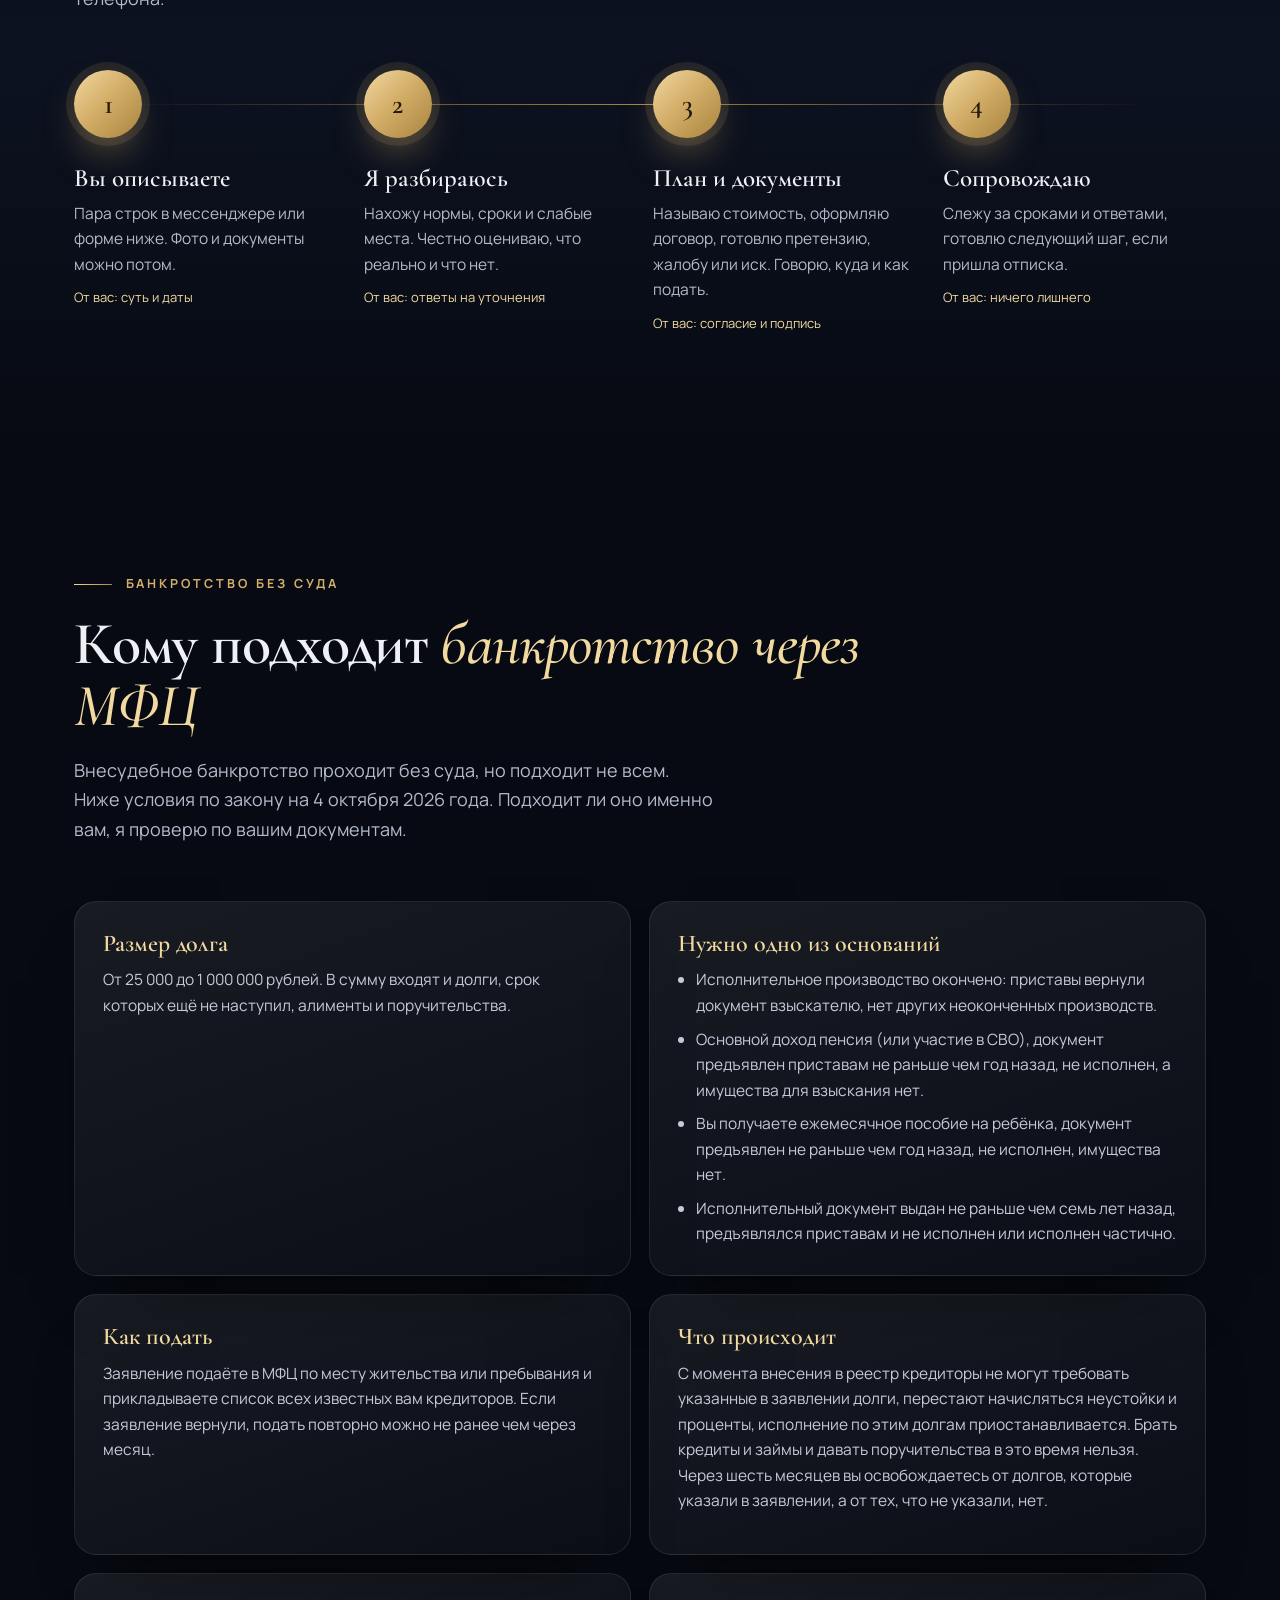
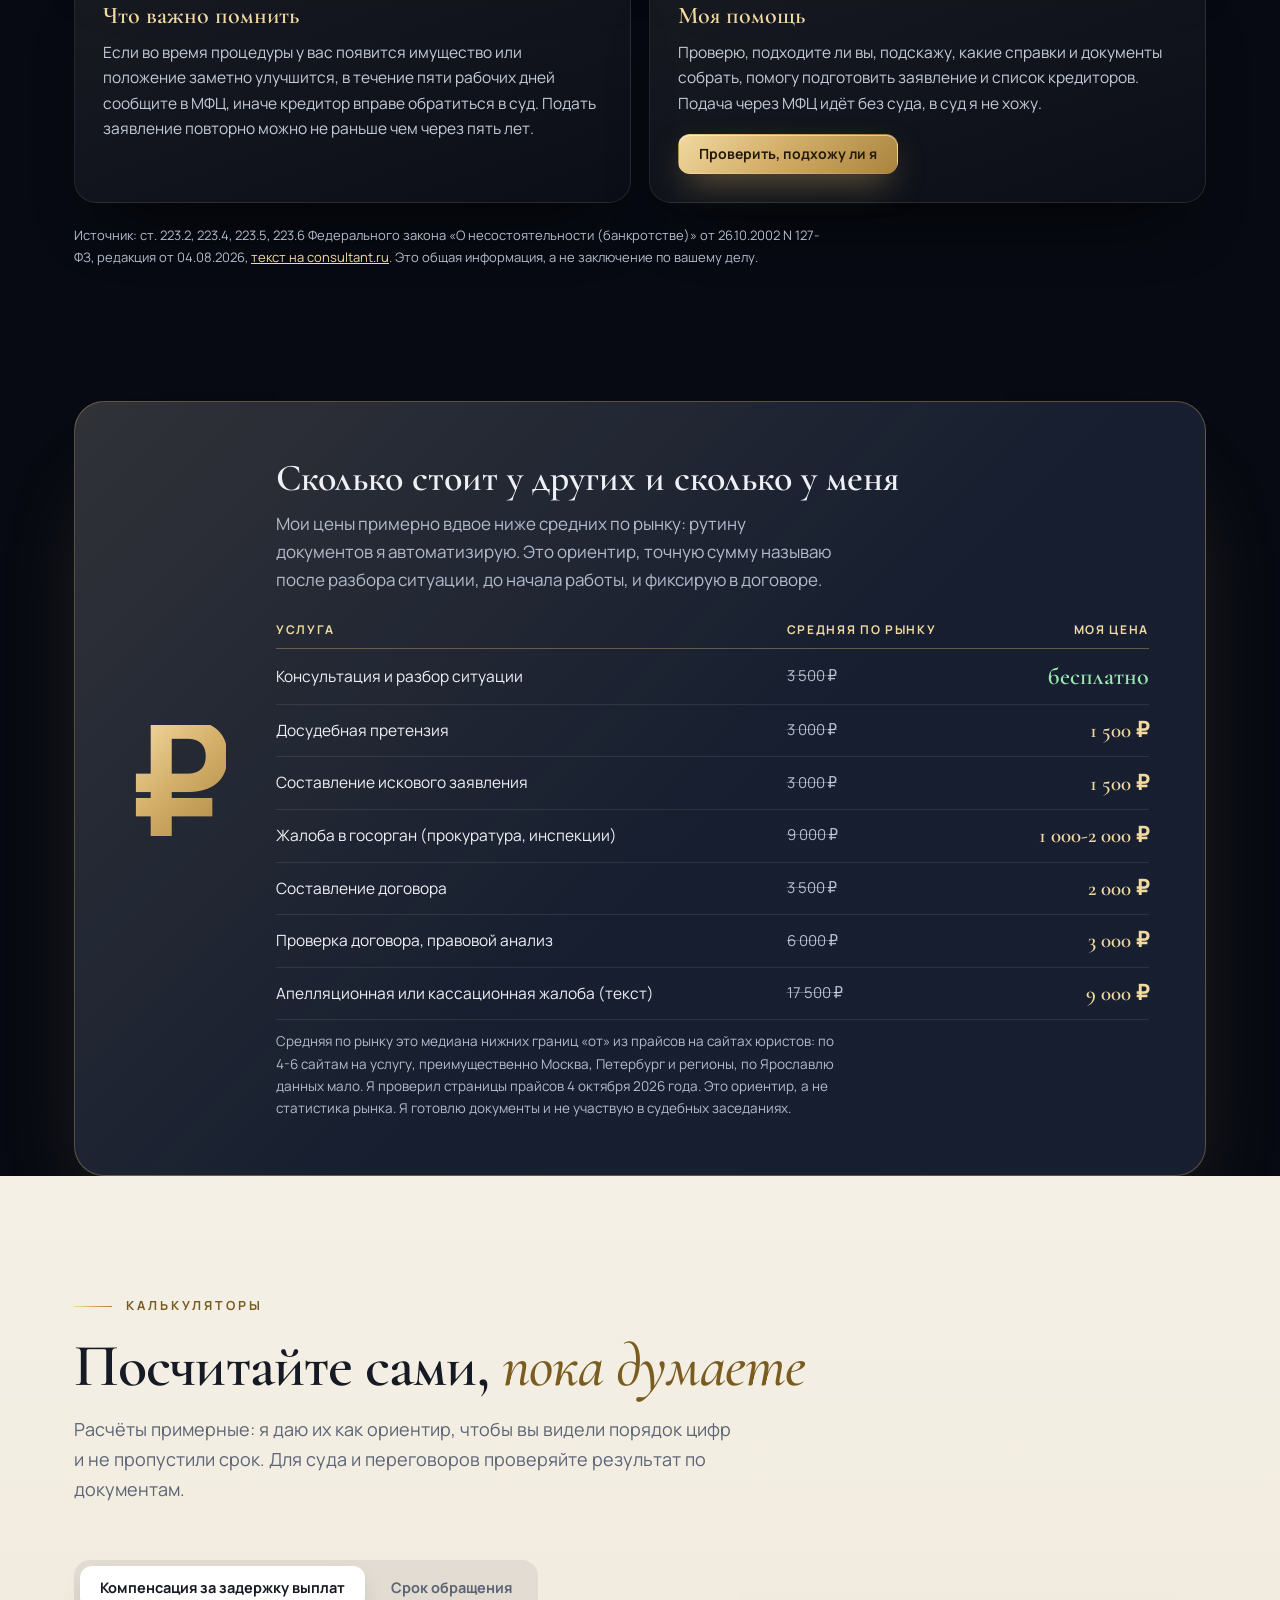
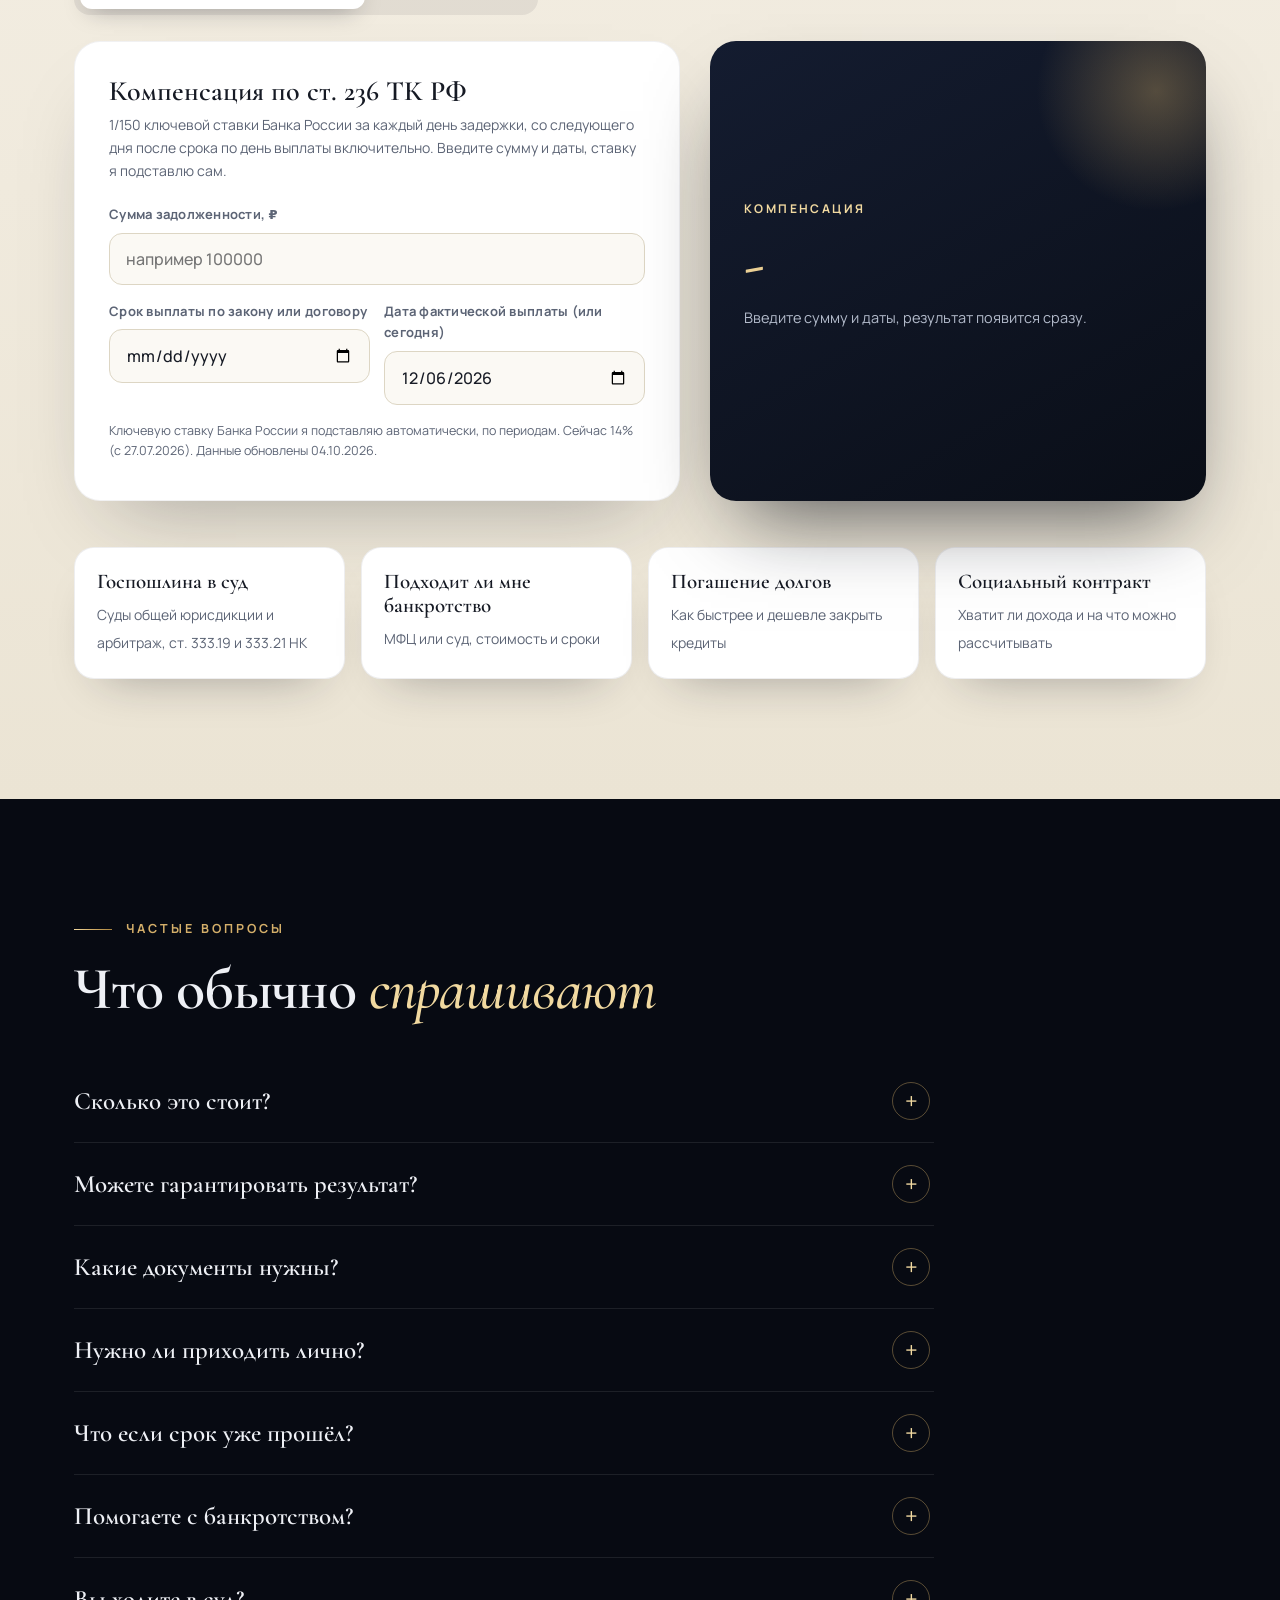
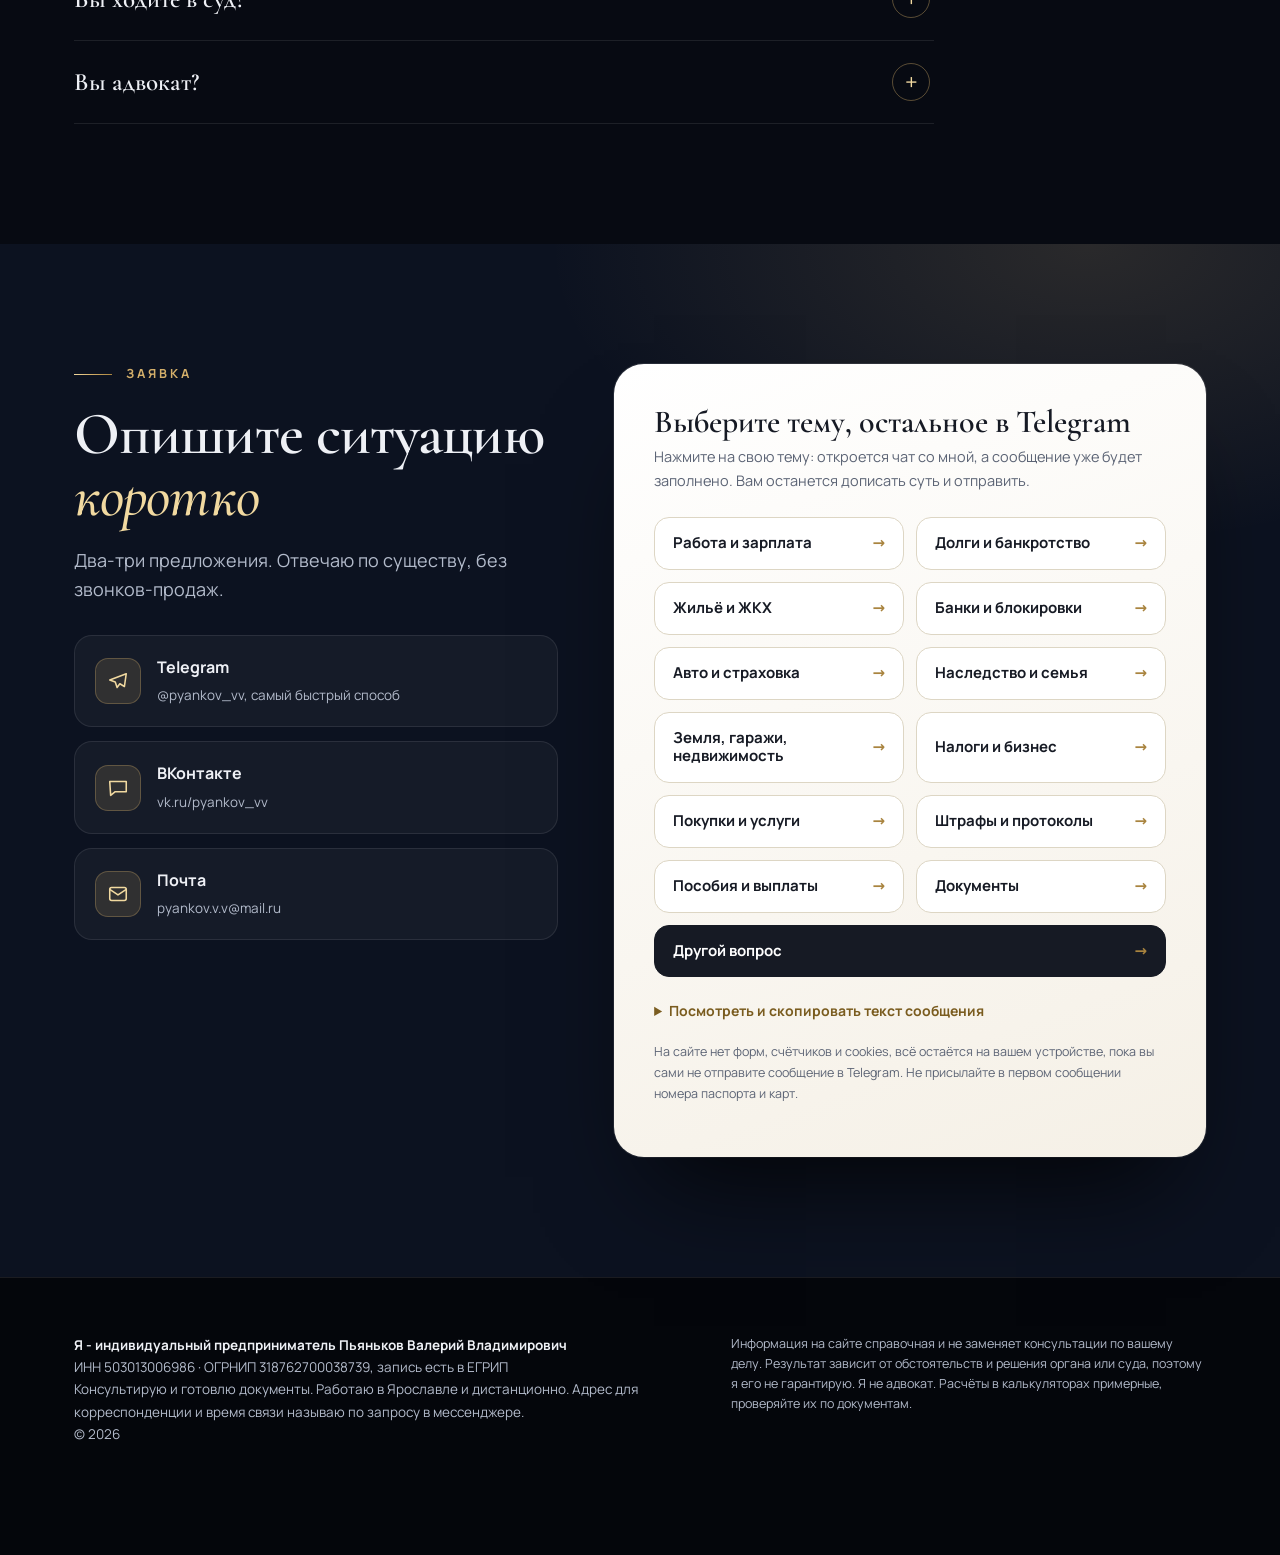
==== commit 9ee32128: "feat: публикация страницы" ====
--- a/index.html
+++ b/index.html
@@ -409,9 +409,6 @@
  <tr><td>Проверка договора, правовой анализ</td><td class="mk">6 000 ₽</td><td class="my">3 000 ₽</td></tr>
  <tr><td>Апелляционная или кассационная жалоба (текст)</td><td class="mk">17 500 ₽</td><td class="my">9 000 ₽</td></tr>
  </tbody></table>
- <div class="sf"><span class="sfk">Вариант без денег вперёд</span>
- <h4>Моё вознаграждение: 50% от того, что вы получили</h4>
- <p>Если вам нужно вернуть деньги (зарплату, долг, оплату за товар или услугу), я могу работать за долю от результата: <b>50% от суммы, которую вы фактически получили от должника</b> после моей претензии, переговоров или жалобы. Предоплаты нет, платите только после получения денег. Если денег не получили, вознаграждения нет. Условия, что считается результатом и как мы это подтверждаем, я фиксирую в письменном договоре до начала работы. Это только досудебная работа, в суд я не хожу.</p></div>
  <p class="pn">Средняя по рынку это медиана нижних границ «от» из прайсов на сайтах юристов: по 4-6 сайтам на услугу, преимущественно Москва, Петербург и регионы, по Ярославлю данных мало. Я проверил страницы прайсов 4 октября 2026 года. Это ориентир, а не статистика рынка. Я готовлю документы и не участвую в судебных заседаниях.</p></div>
 </div></div></section>
 
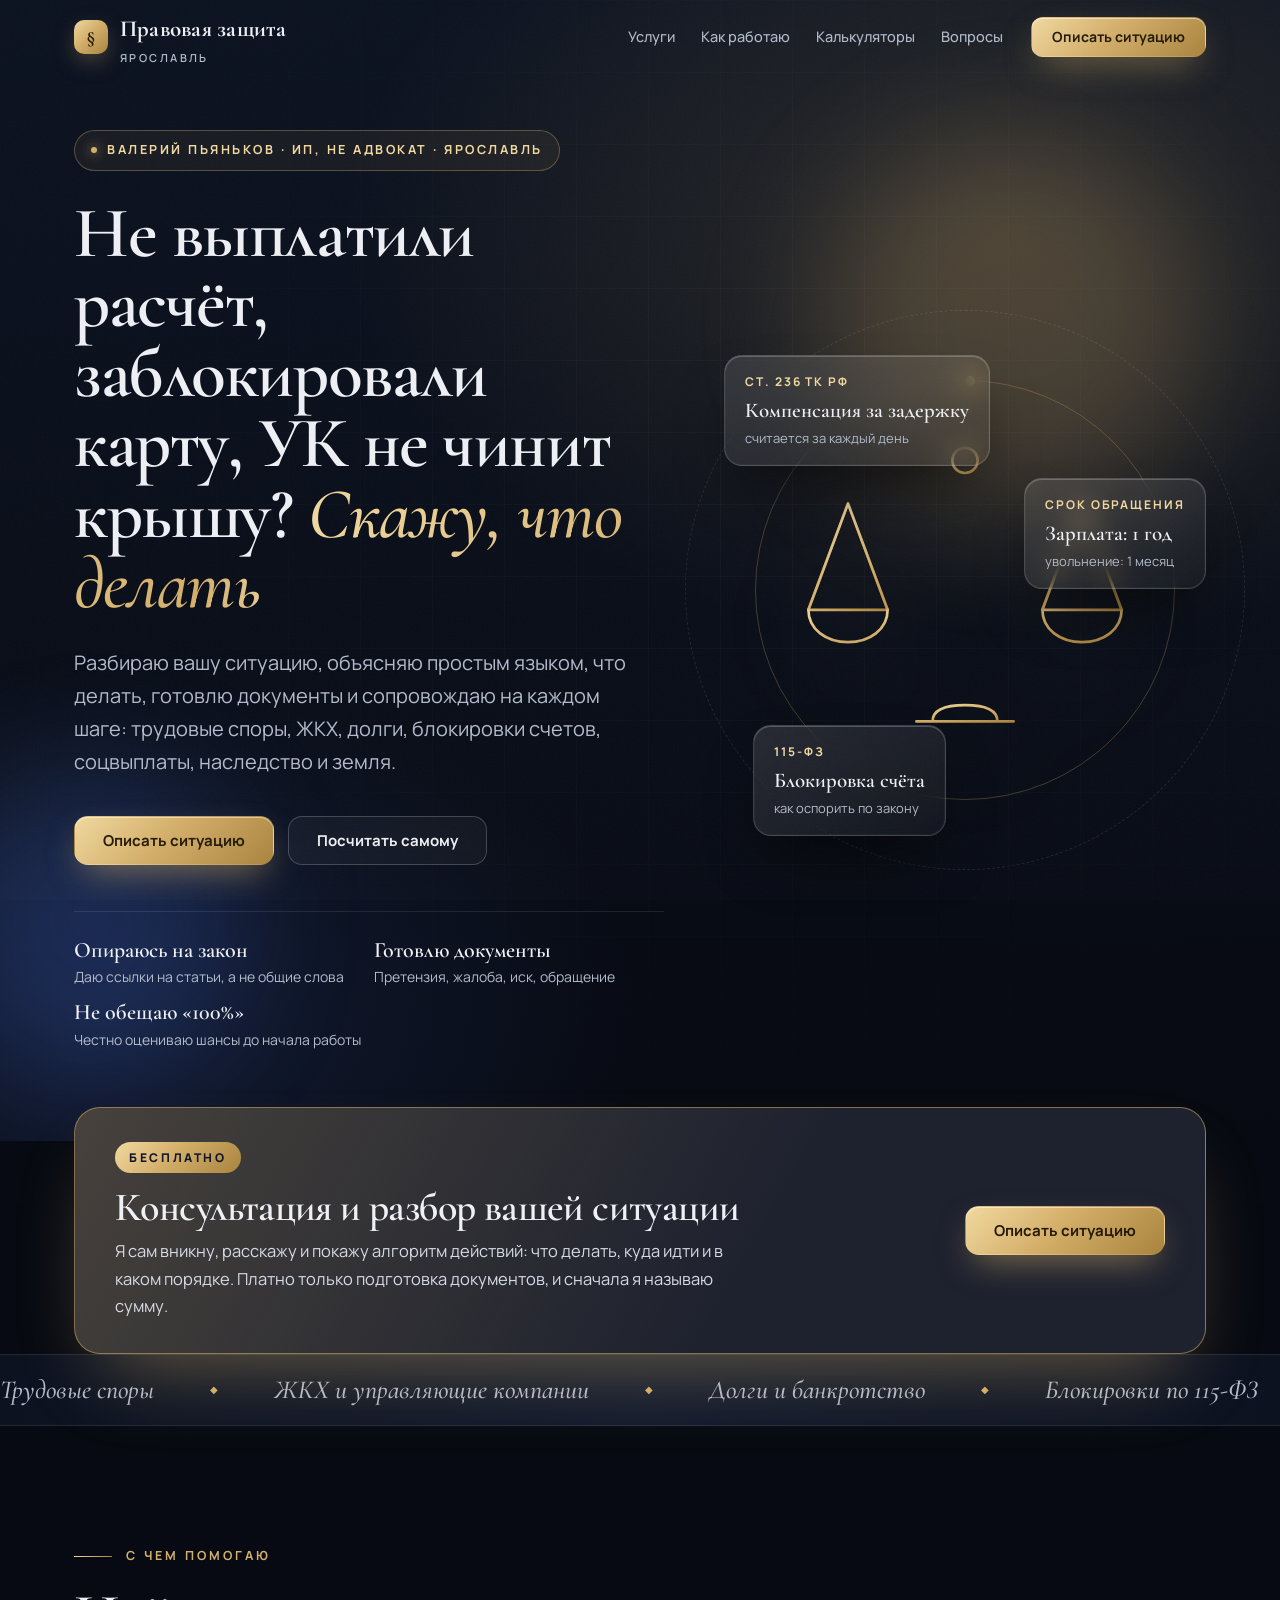
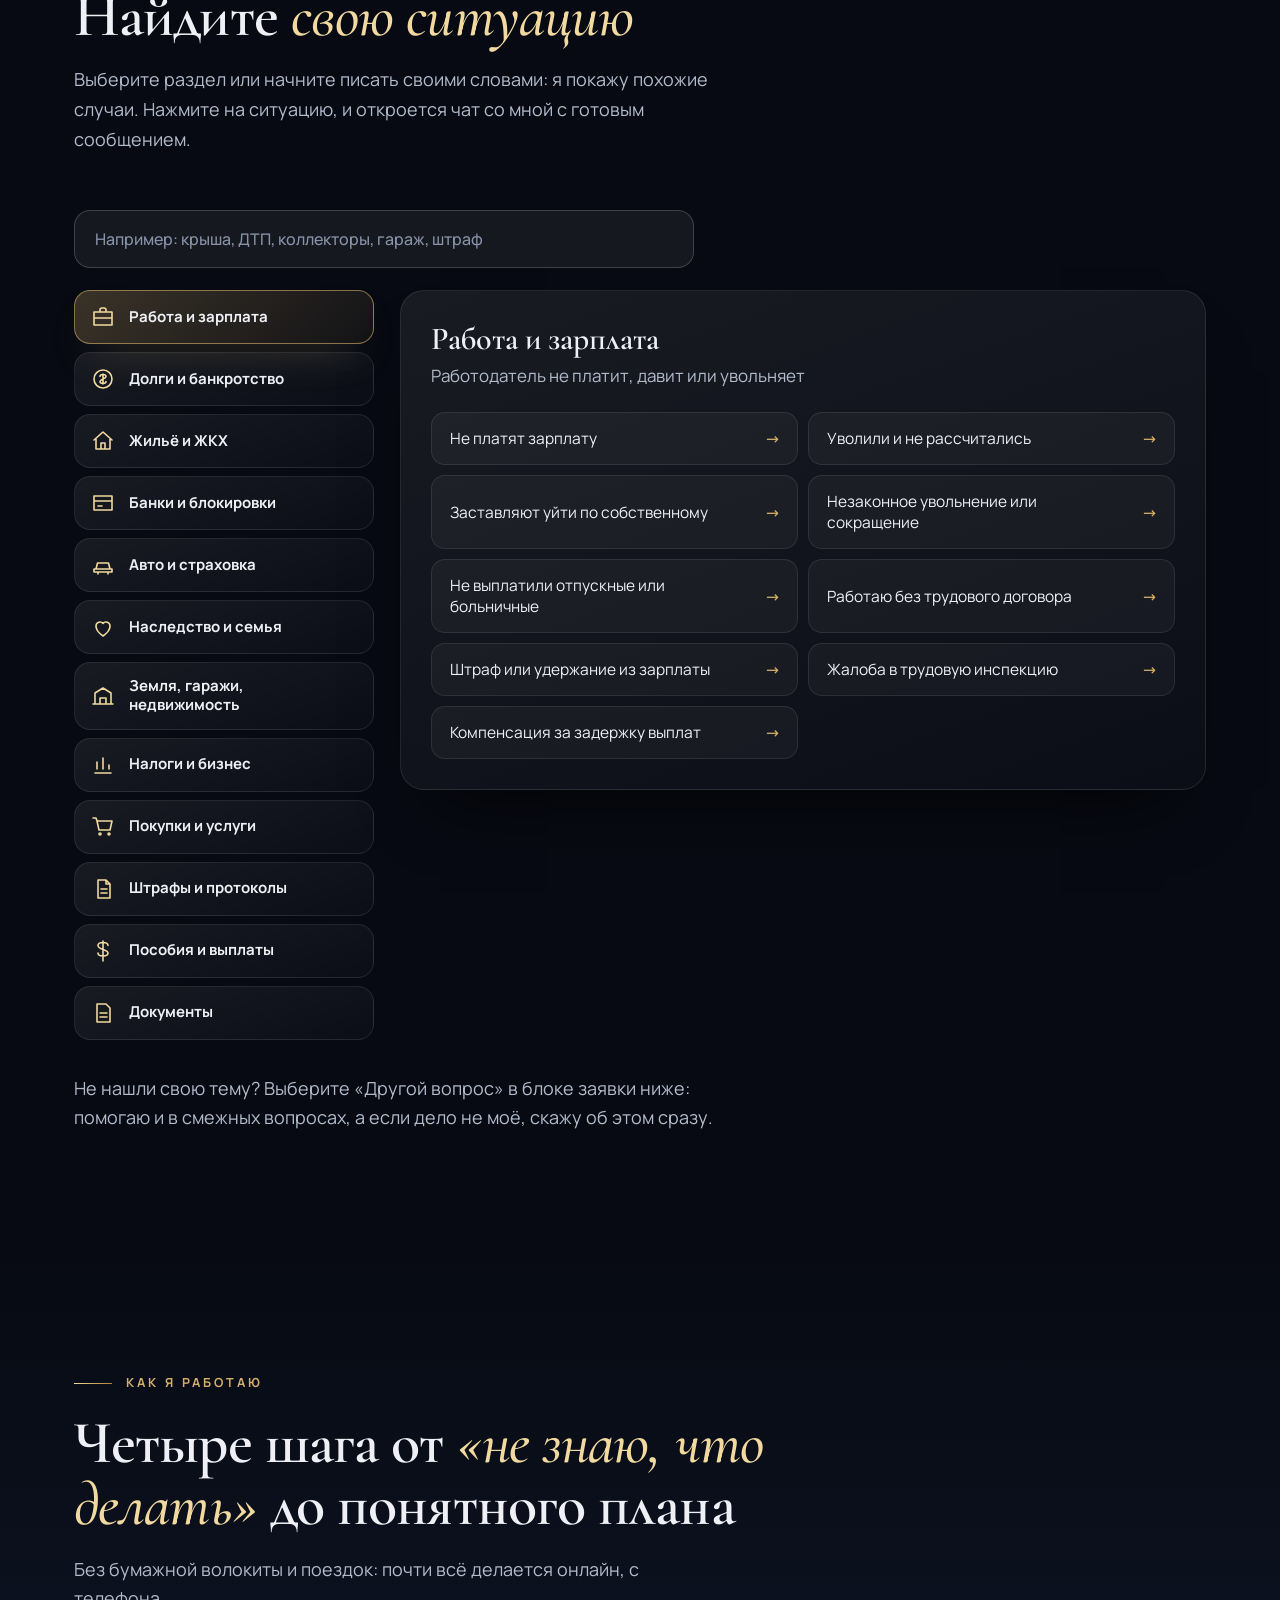
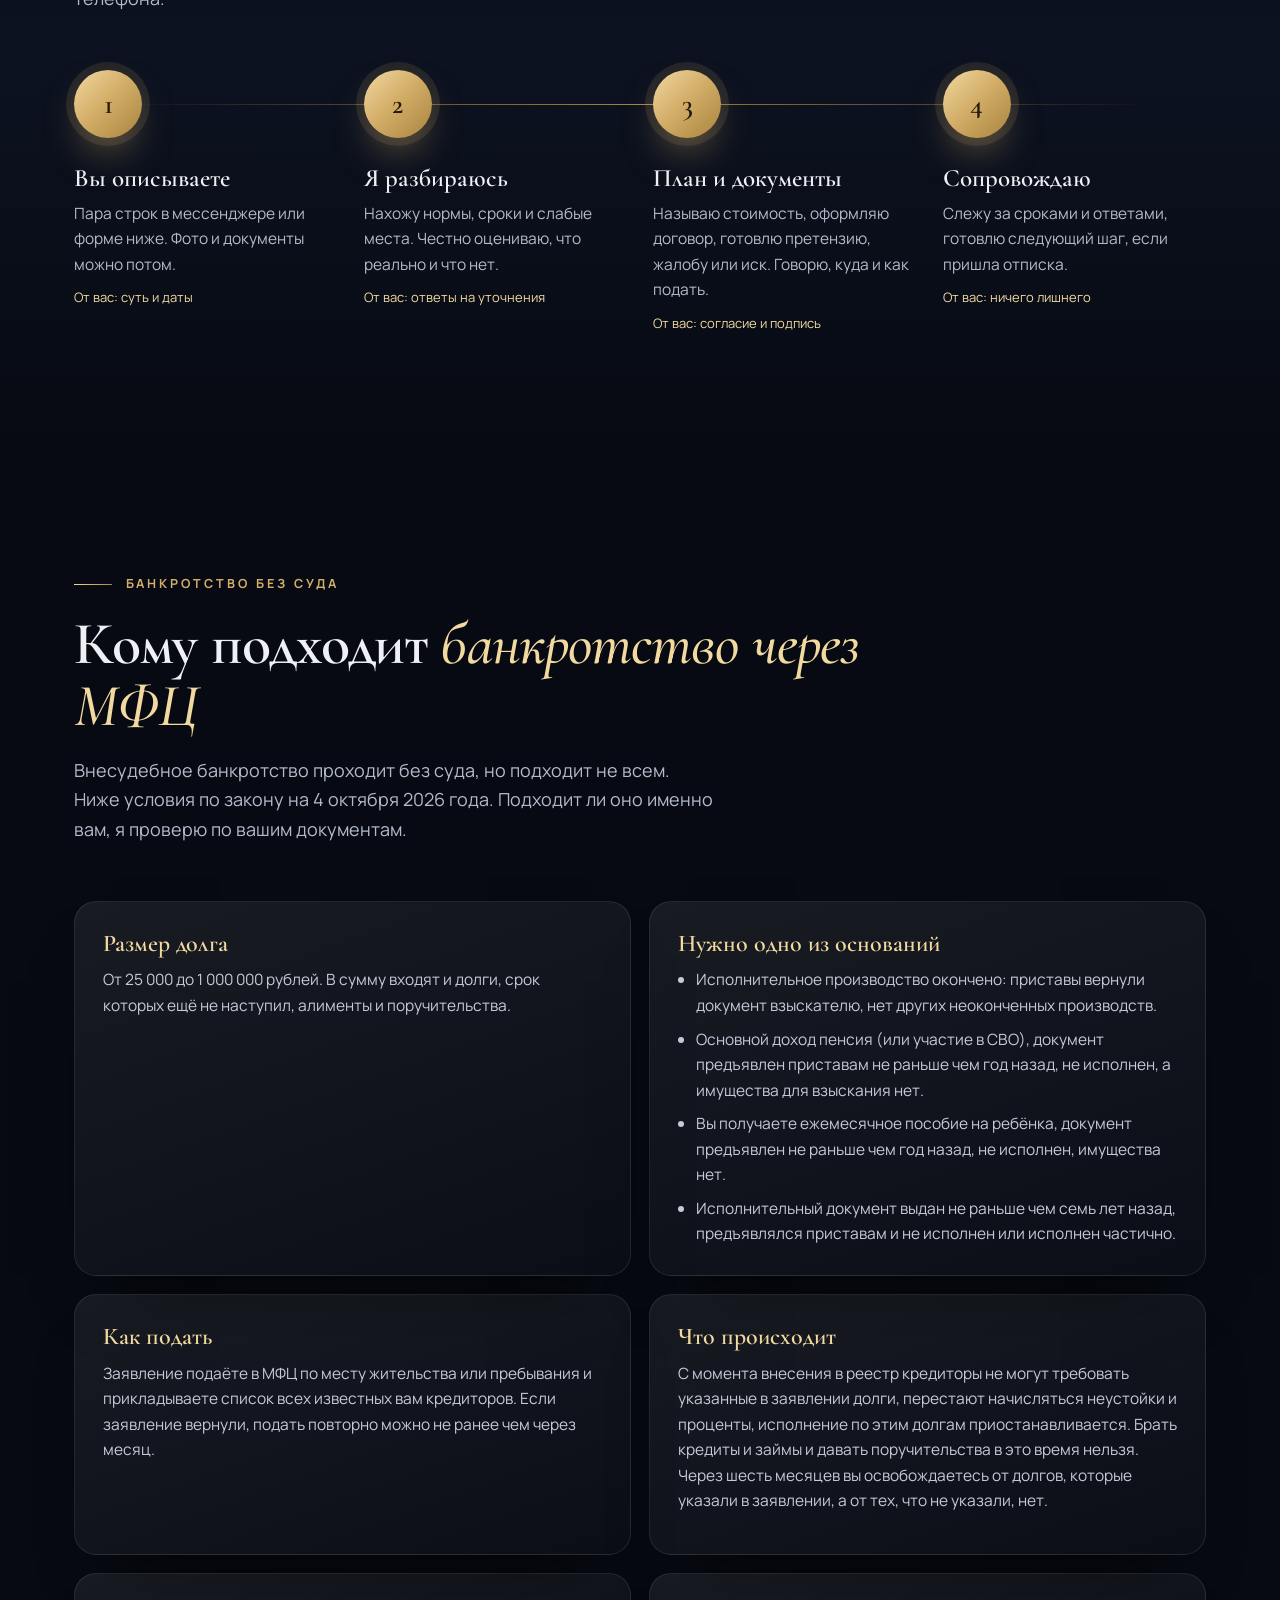
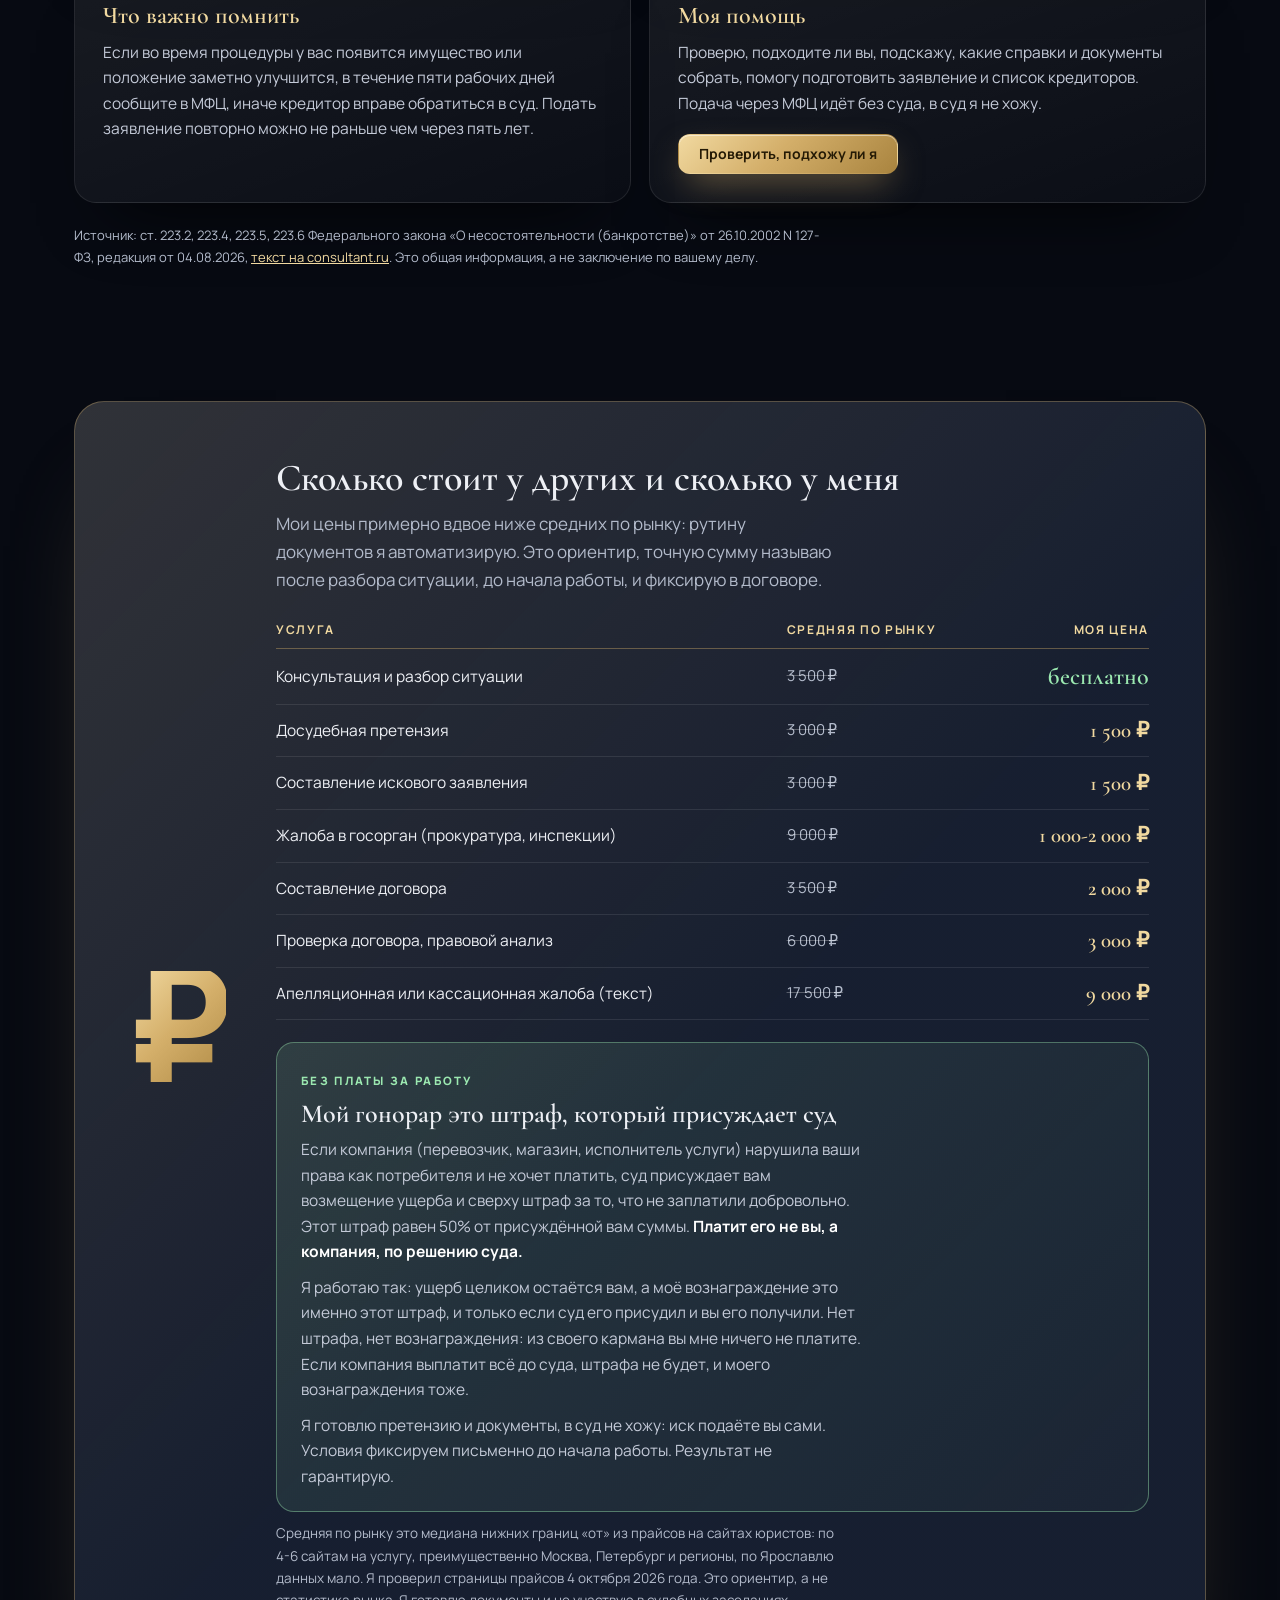
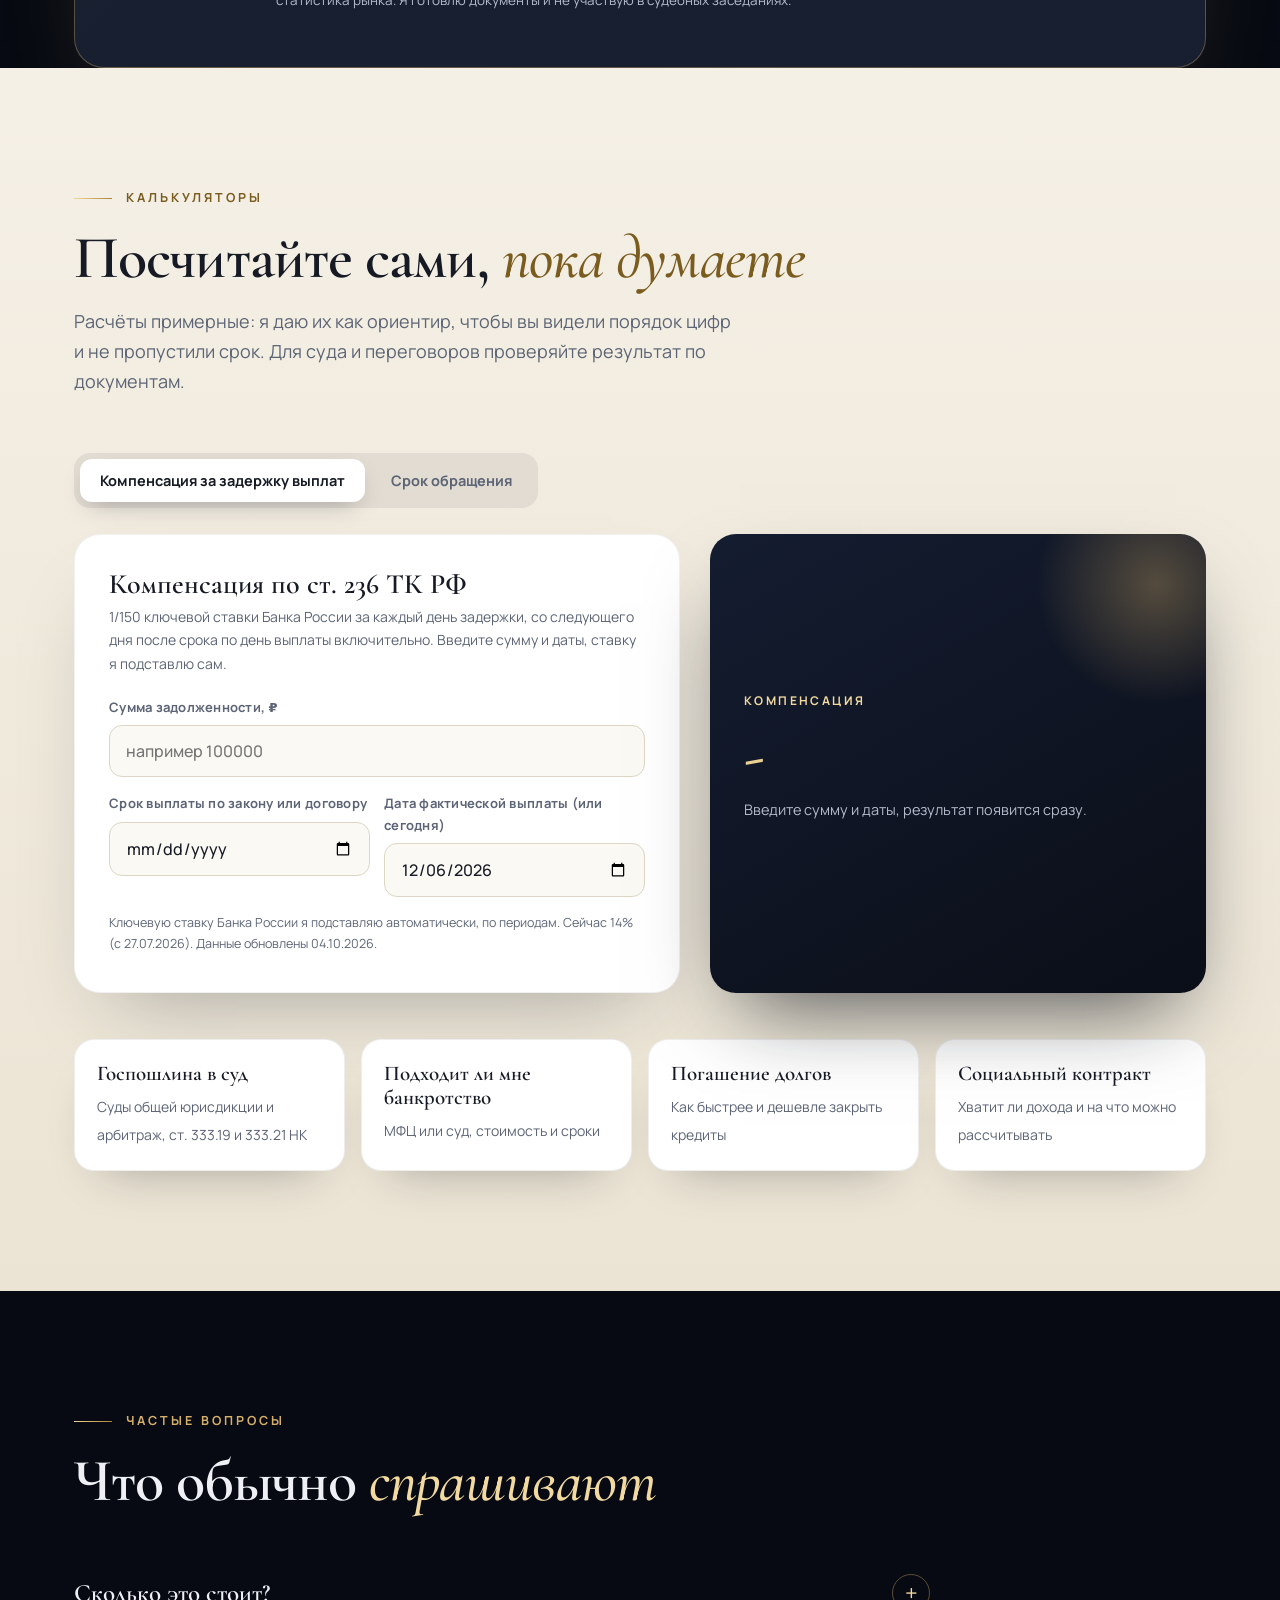
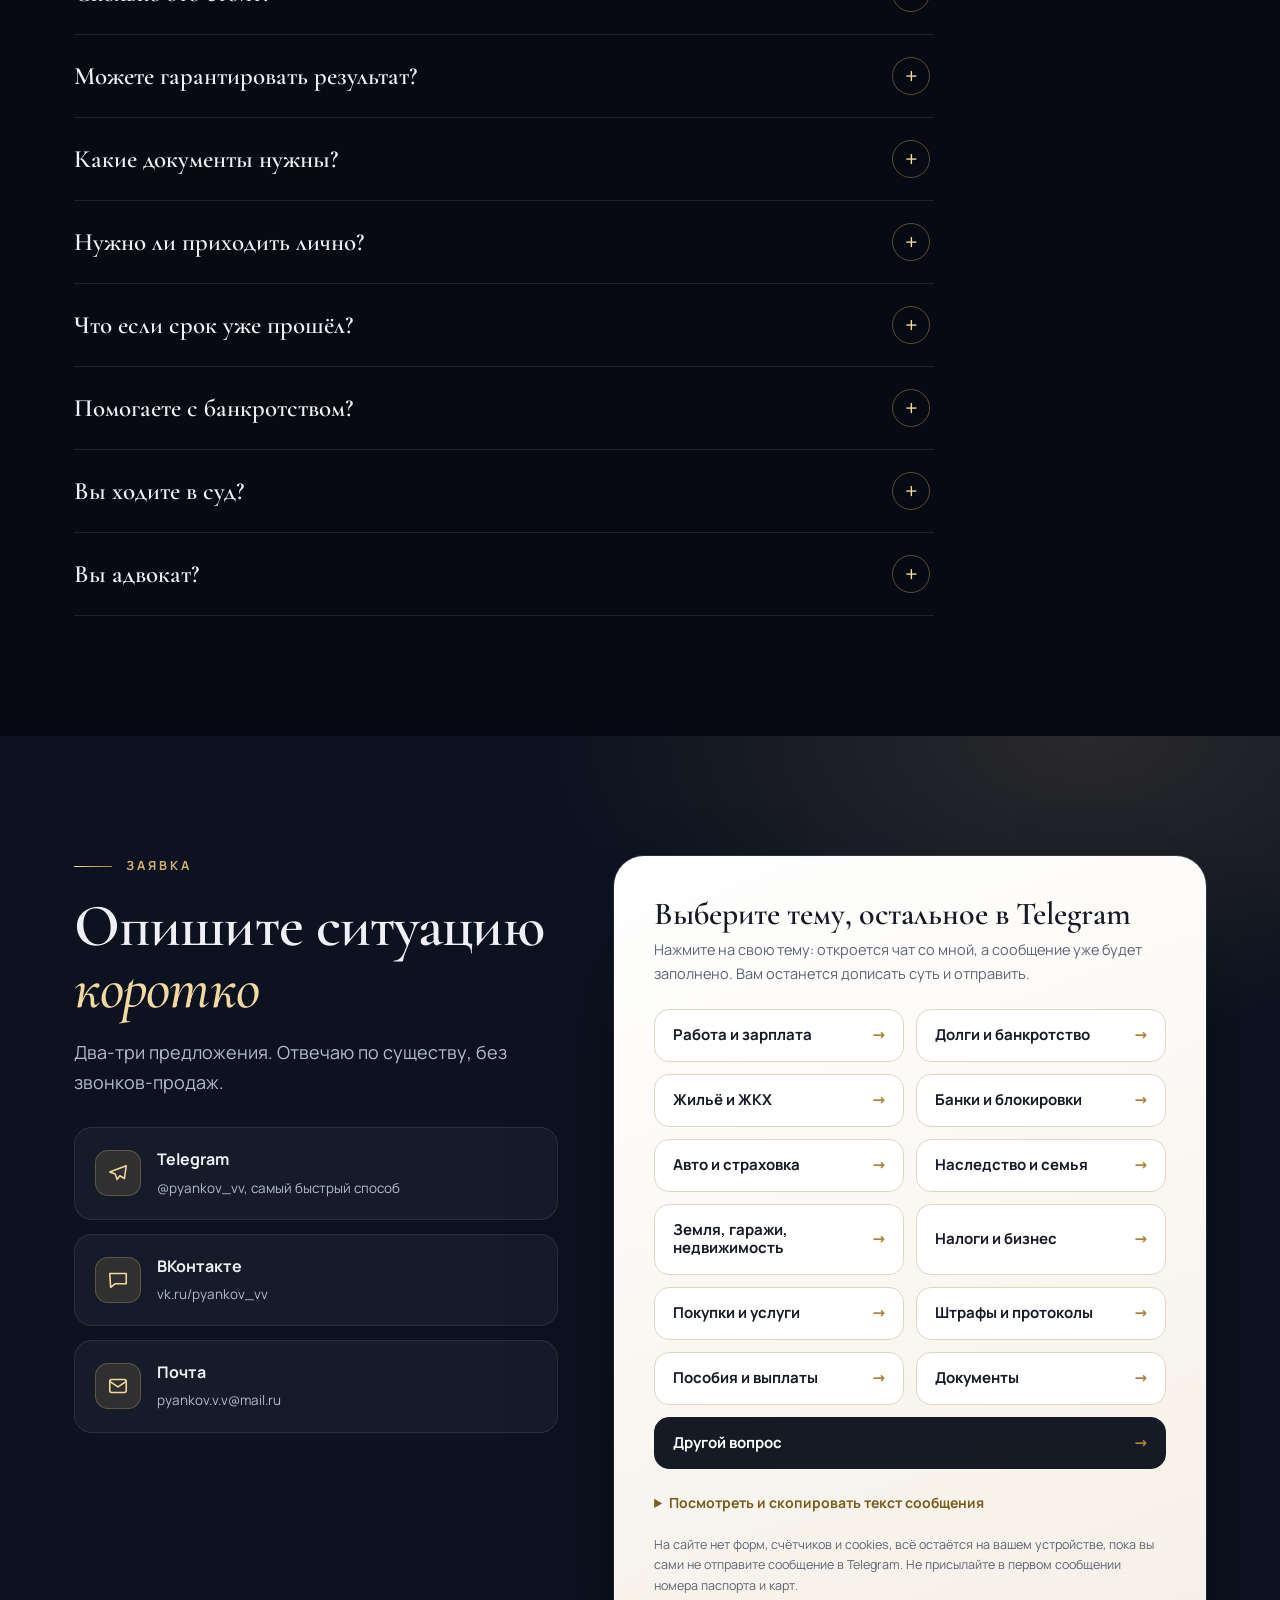
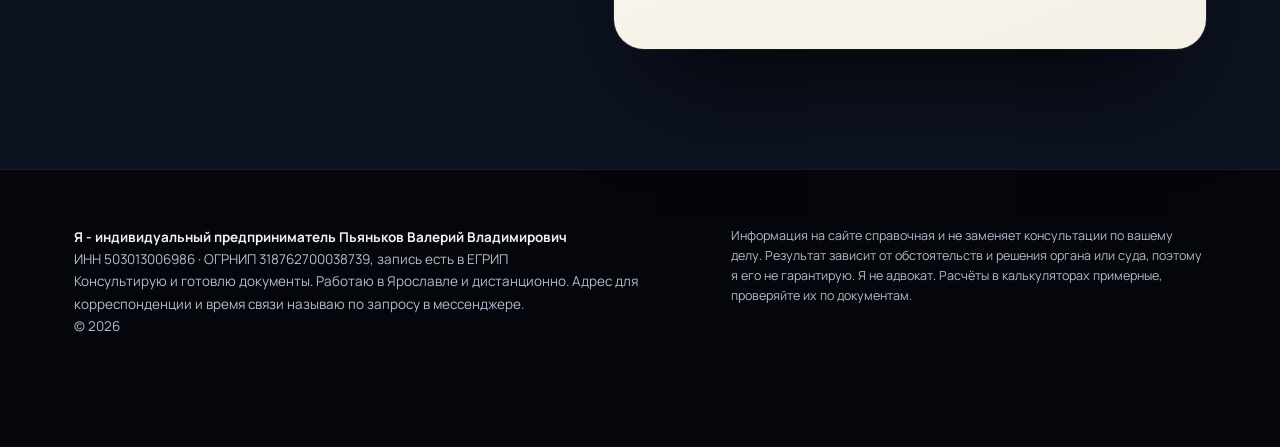
==== commit a9923e90: "feat: публикация страницы" ====
--- a/index.html
+++ b/index.html
@@ -409,6 +409,11 @@
  <tr><td>Проверка договора, правовой анализ</td><td class="mk">6 000 ₽</td><td class="my">3 000 ₽</td></tr>
  <tr><td>Апелляционная или кассационная жалоба (текст)</td><td class="mk">17 500 ₽</td><td class="my">9 000 ₽</td></tr>
  </tbody></table>
+ <div class="sf"><span class="sfk">Без платы за работу</span>
+ <h4>Мой гонорар это штраф, который присуждает суд</h4>
+ <p>Если компания (перевозчик, магазин, исполнитель услуги) нарушила ваши права как потребителя и не хочет платить, суд присуждает вам возмещение ущерба и сверху штраф за то, что не заплатили добровольно. Этот штраф равен 50% от присуждённой вам суммы. <b>Платит его не вы, а компания, по решению суда.</b></p>
+ <p style="margin-top:10px">Я работаю так: ущерб целиком остаётся вам, а моё вознаграждение это именно этот штраф, и только если суд его присудил и вы его получили. Нет штрафа, нет вознаграждения: из своего кармана вы мне ничего не платите. Если компания выплатит всё до суда, штрафа не будет, и моего вознаграждения тоже.</p>
+ <p style="margin-top:10px">Я готовлю претензию и документы, в суд не хожу: иск подаёте вы сами. Условия фиксируем письменно до начала работы. Результат не гарантирую.</p></div>
  <p class="pn">Средняя по рынку это медиана нижних границ «от» из прайсов на сайтах юристов: по 4-6 сайтам на услугу, преимущественно Москва, Петербург и регионы, по Ярославлю данных мало. Я проверил страницы прайсов 4 октября 2026 года. Это ориентир, а не статистика рынка. Я готовлю документы и не участвую в судебных заседаниях.</p></div>
 </div></div></section>
 
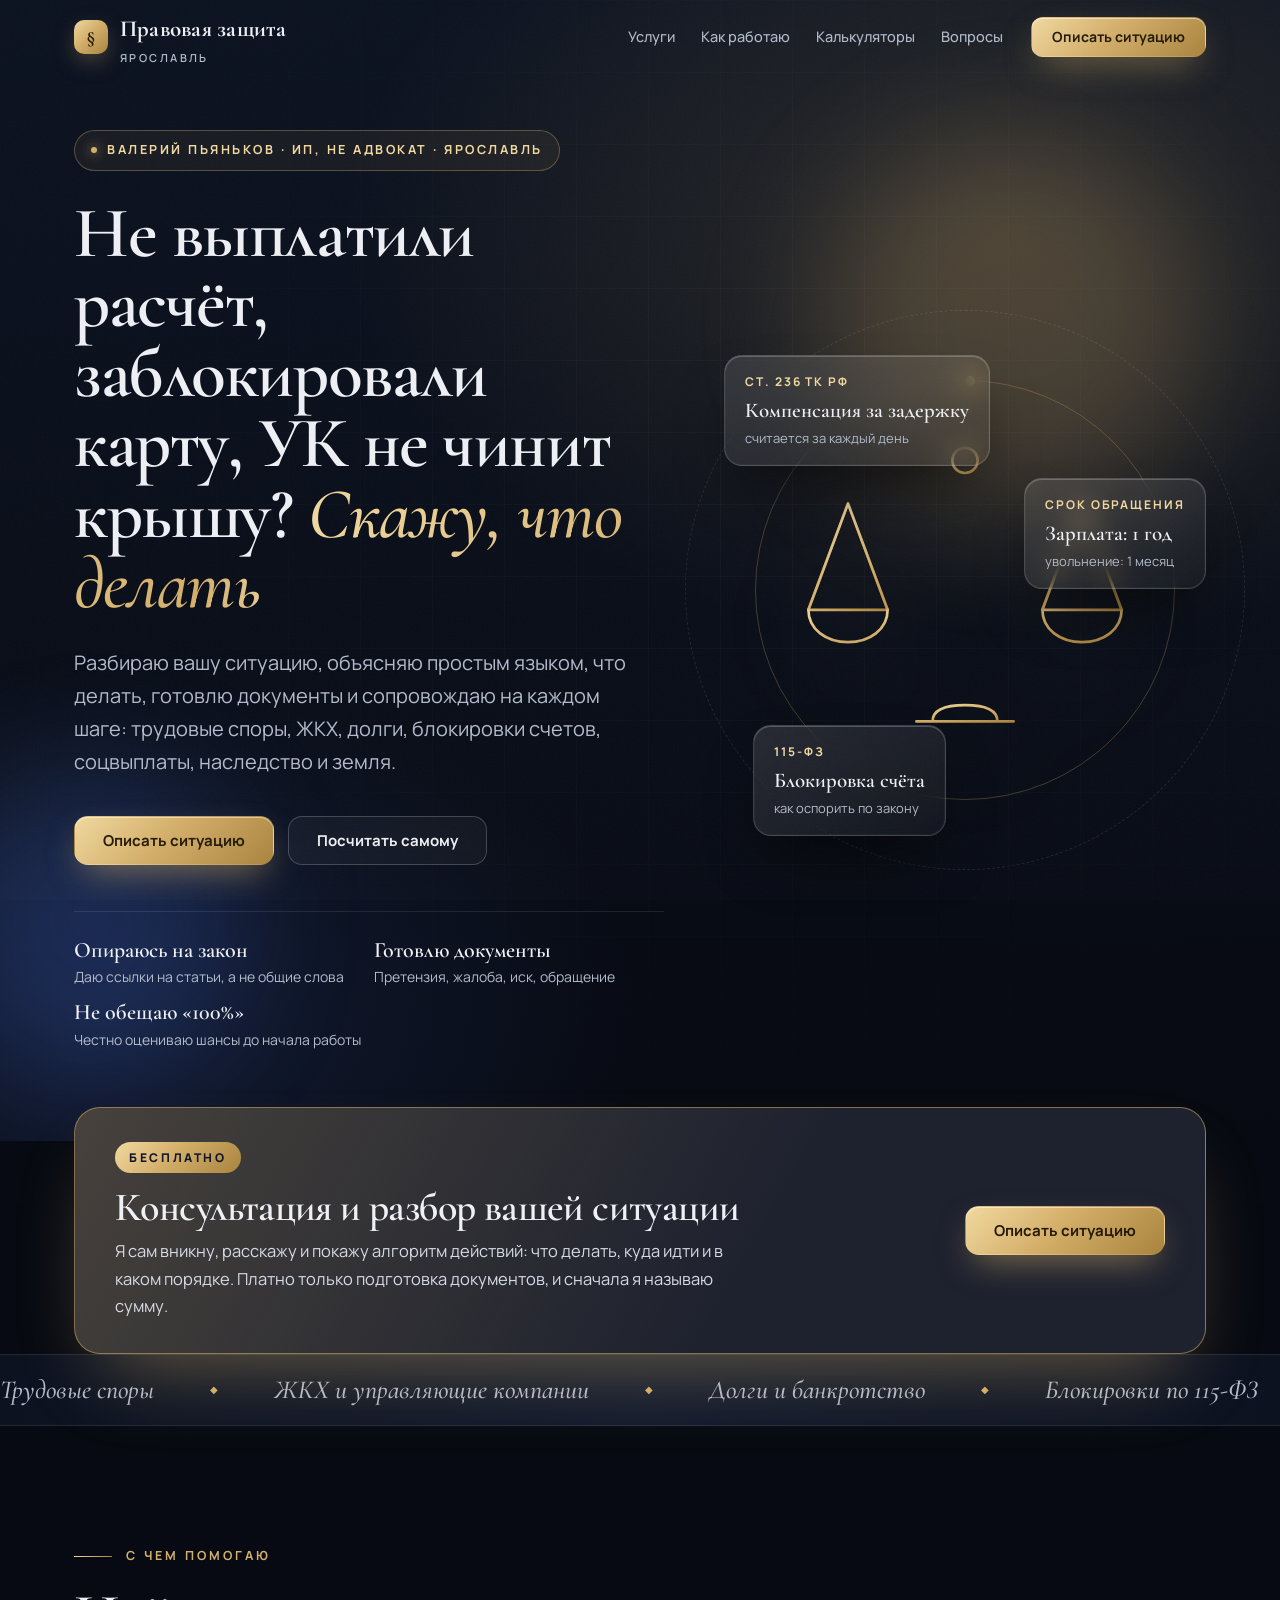
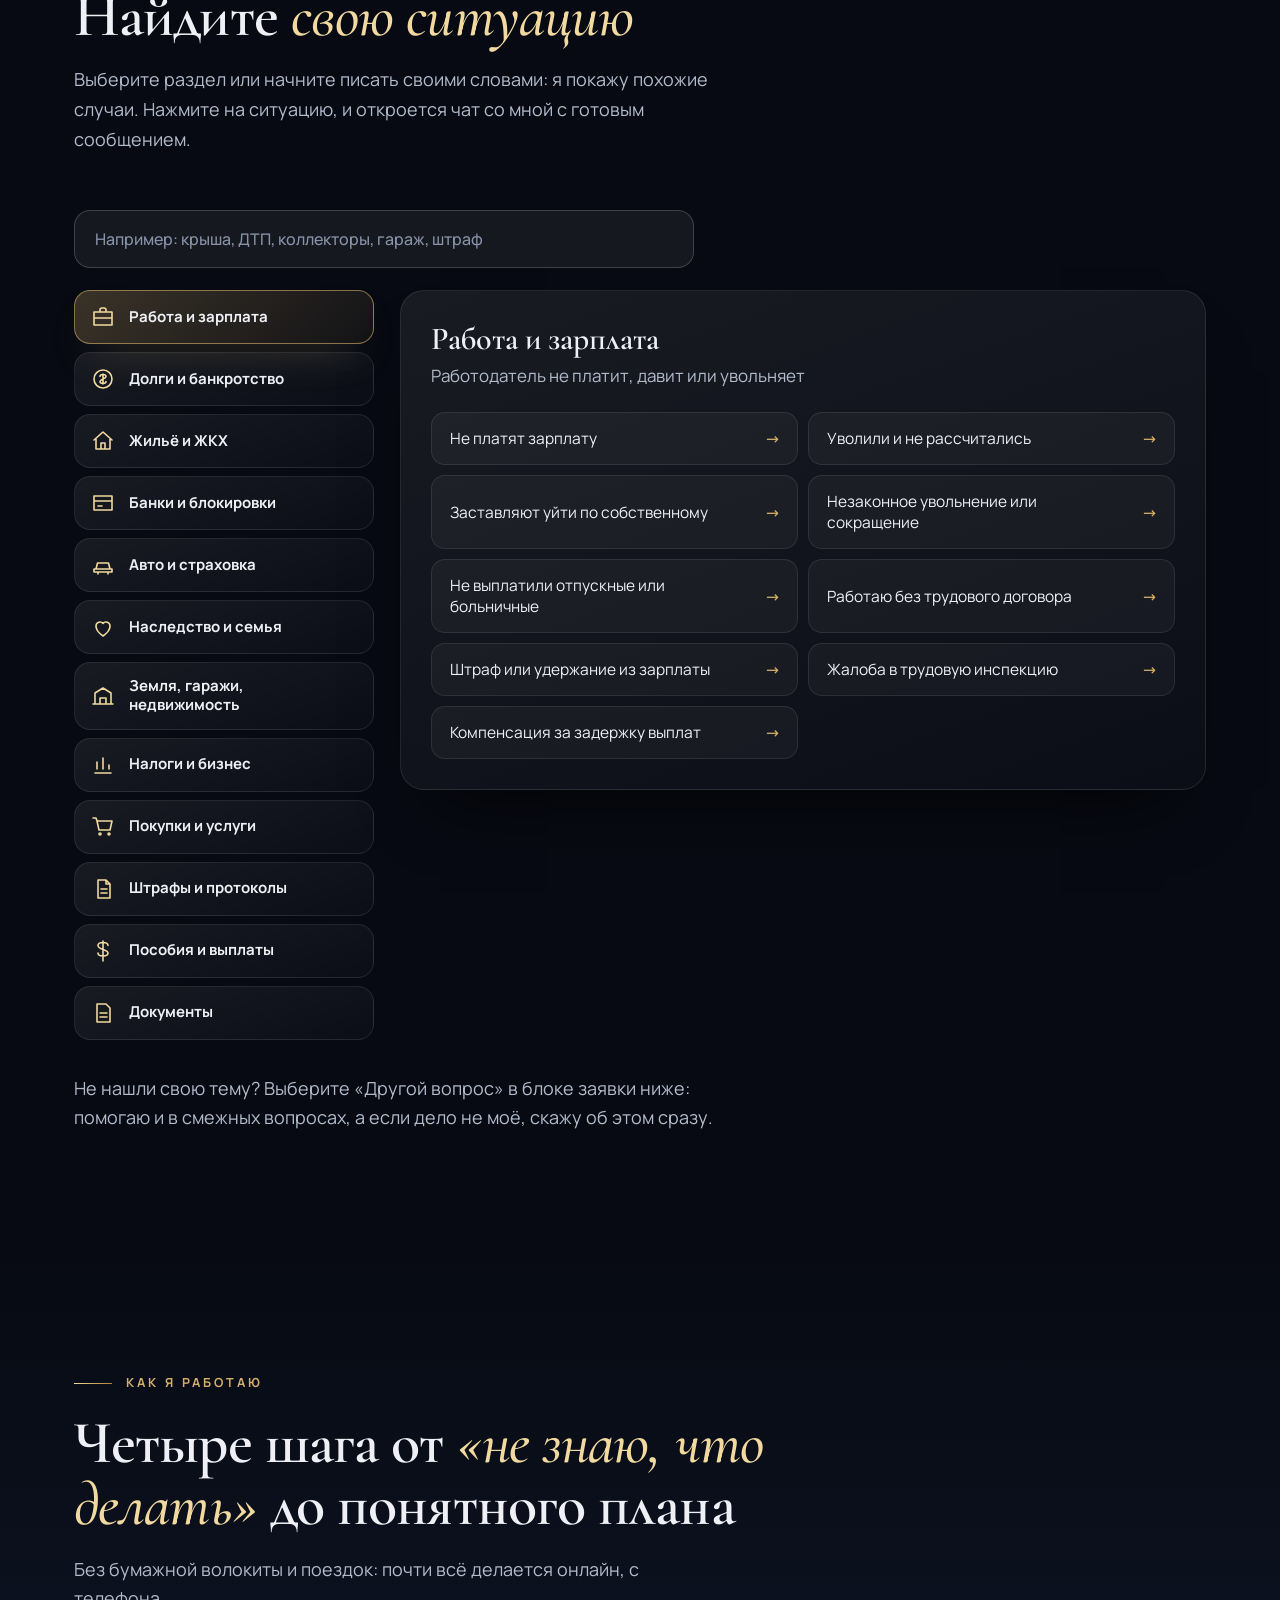
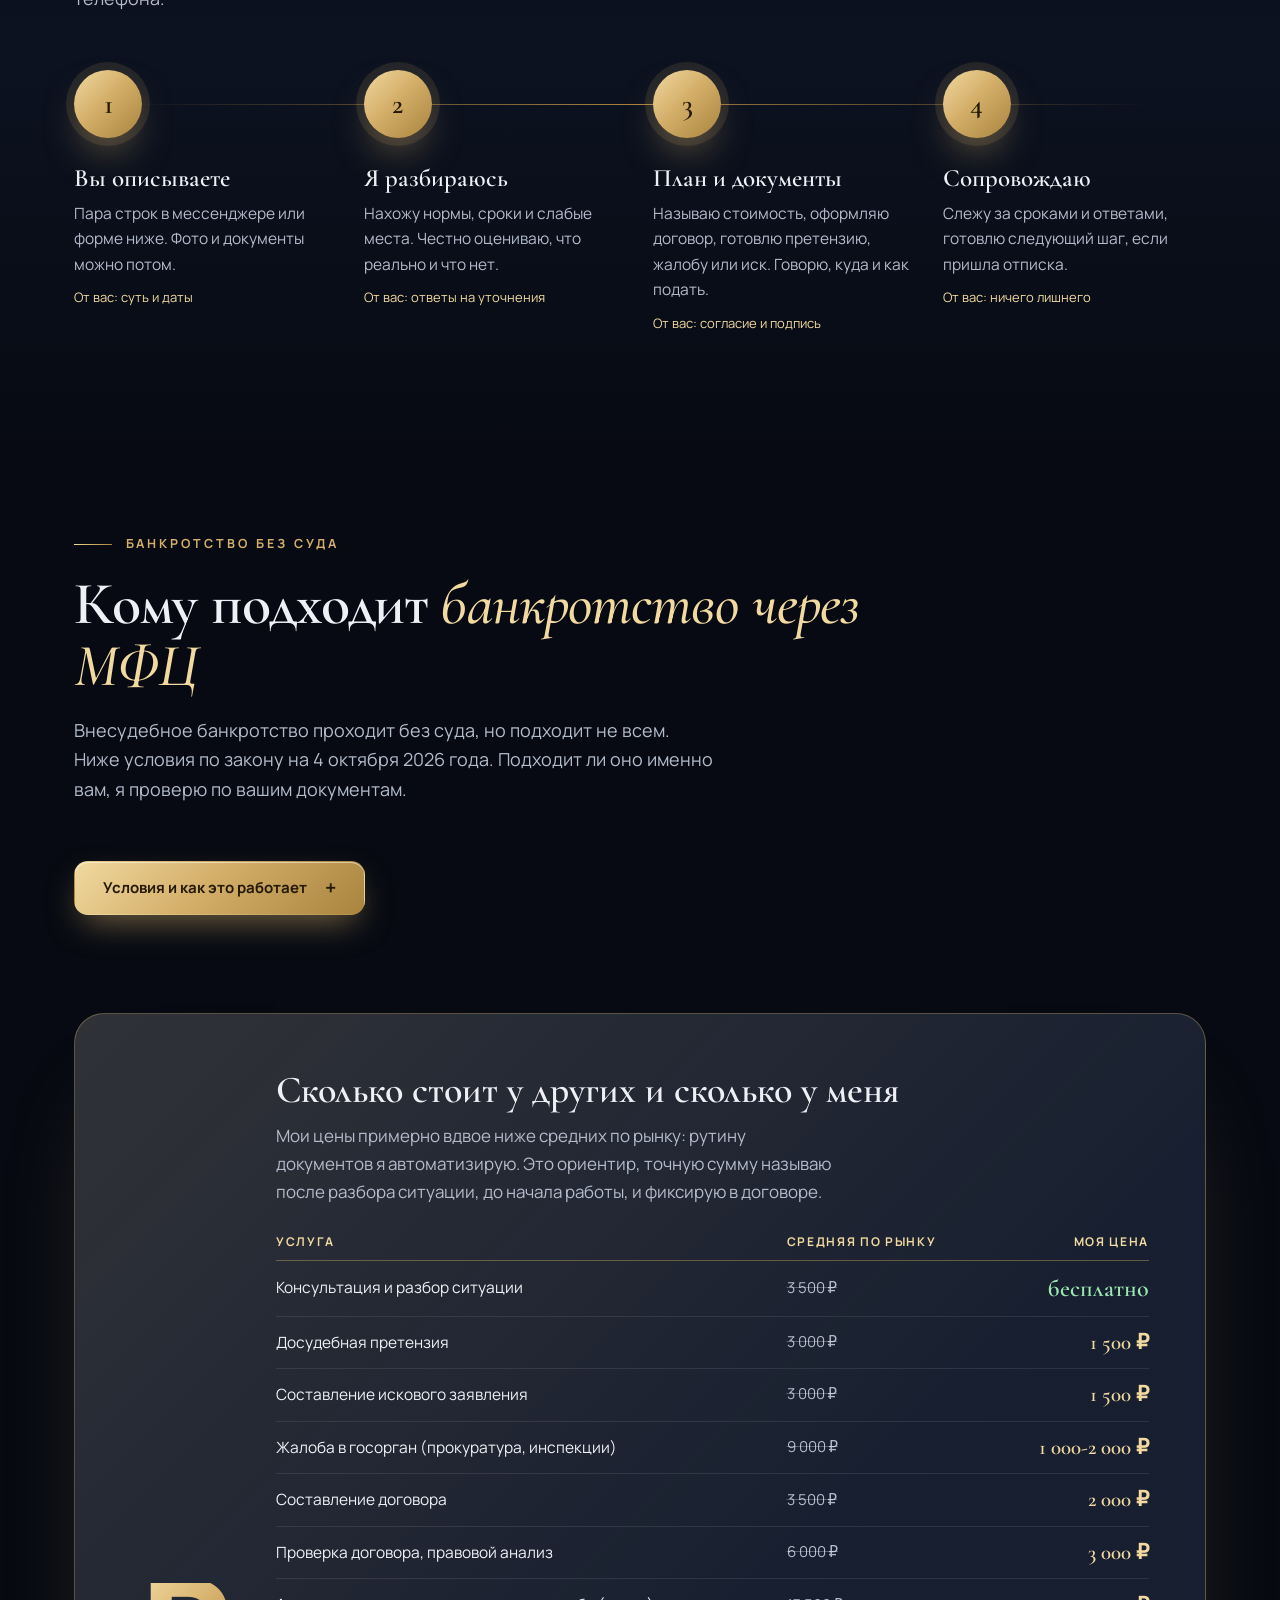
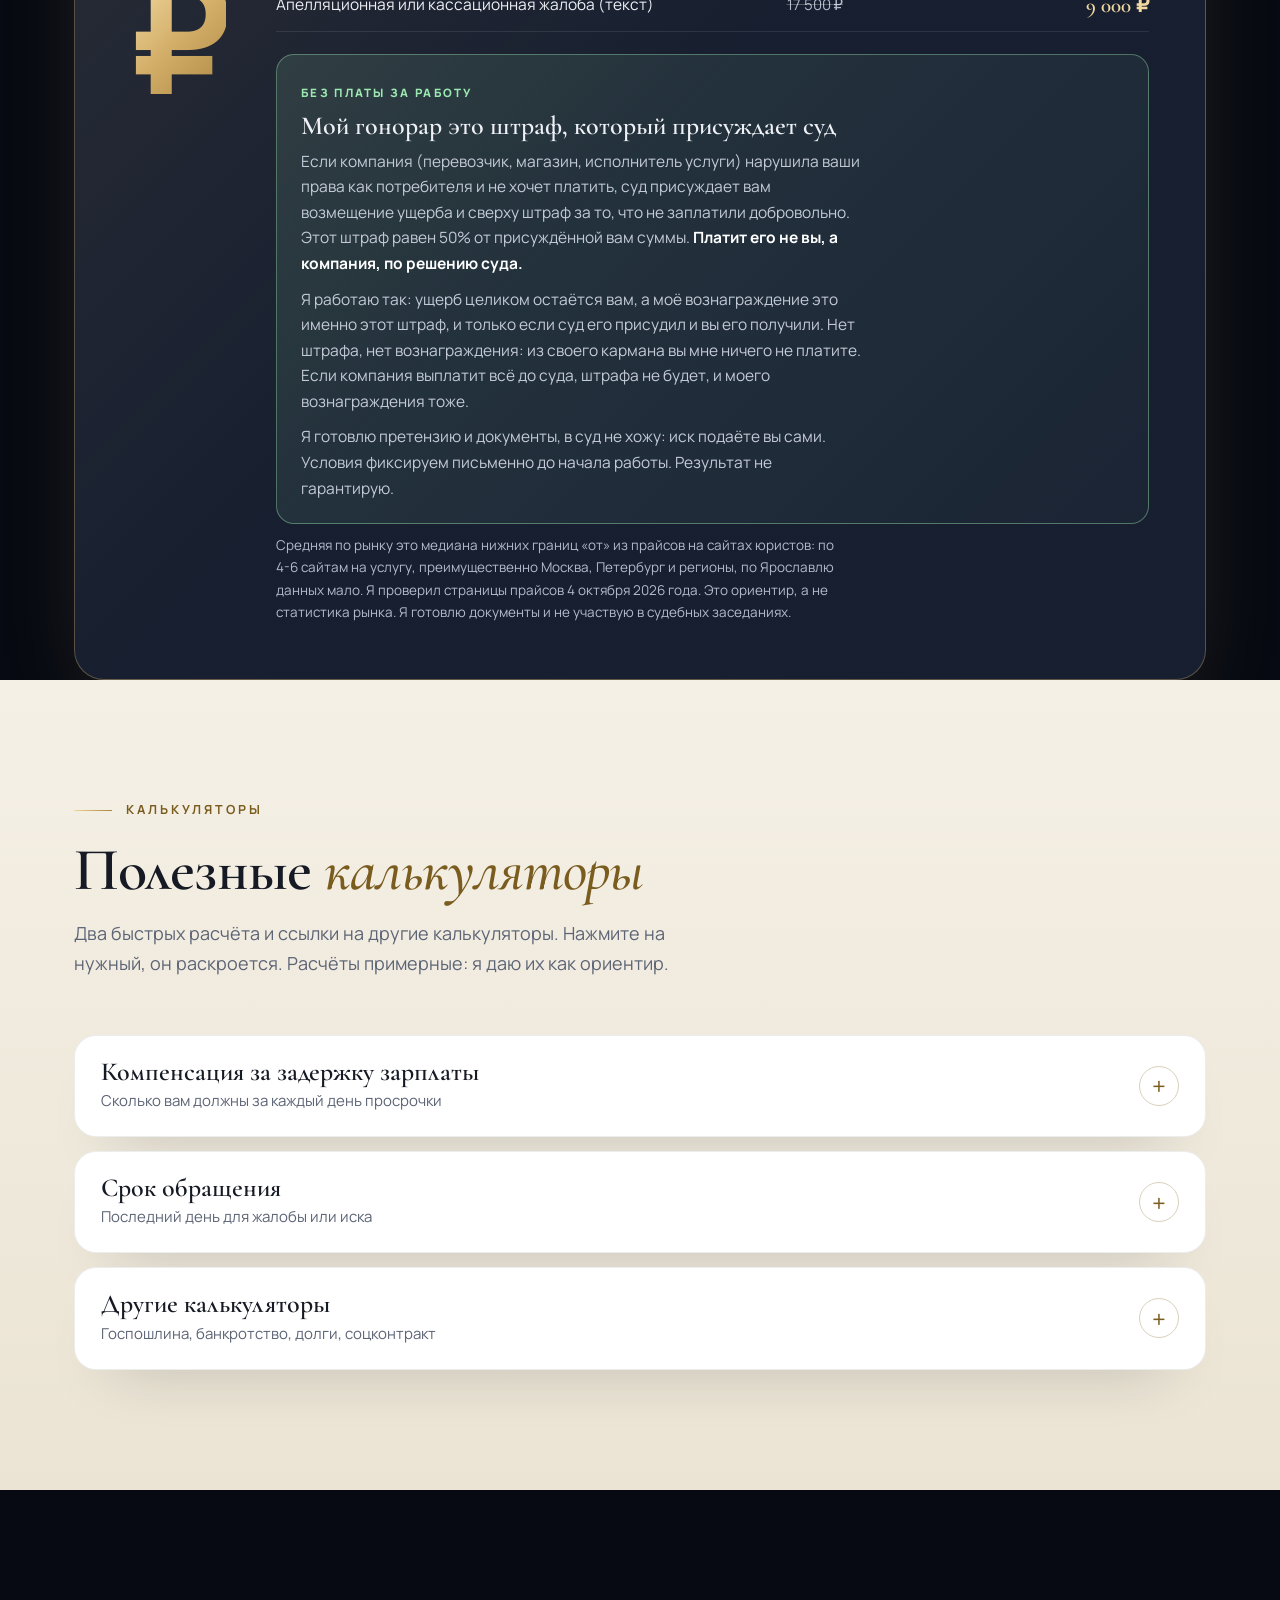
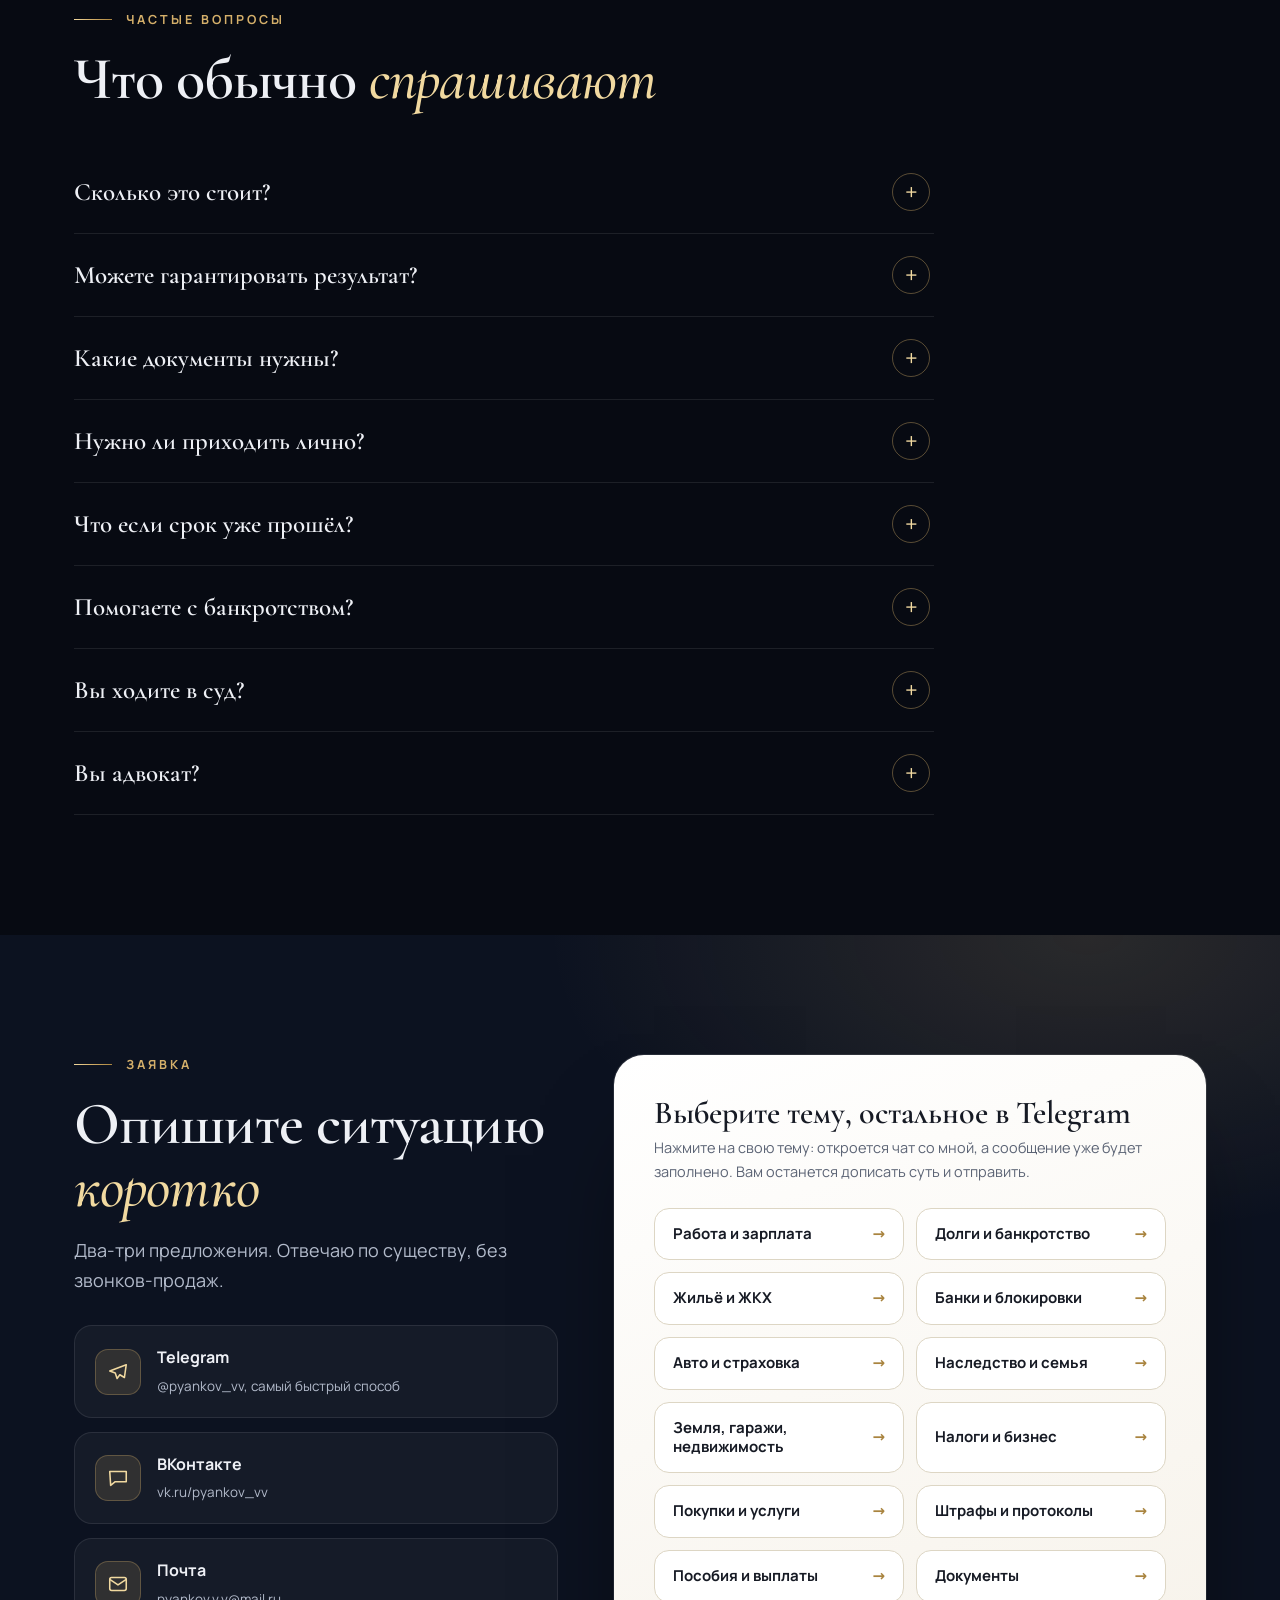
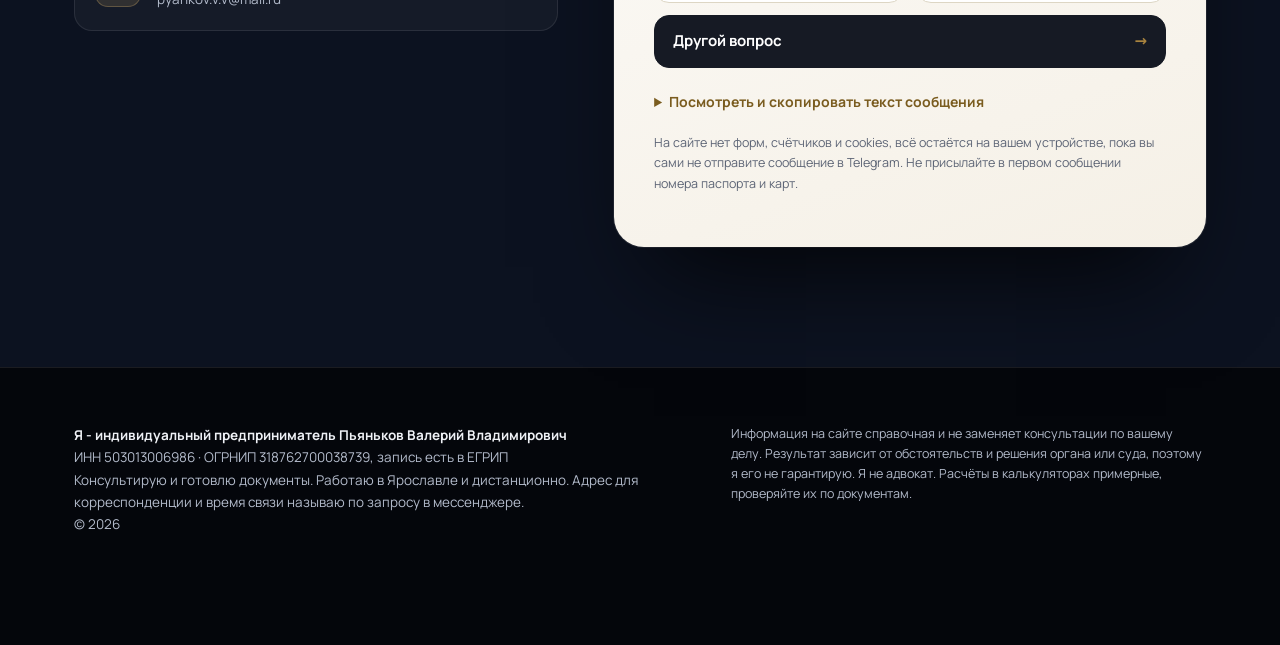
==== commit fd493113: "feat: публикация страницы" ====
--- a/index.html
+++ b/index.html
@@ -241,6 +241,24 @@
 .other b{display:block;font:600 21px/1.15 var(--serif);margin-bottom:6px}
 .other span{font-size:14px;color:var(--dmut)}
 
+.cacc{display:grid;gap:14px}
+.cd{background:#fff;border-radius:22px;border:1px solid rgba(22,26,36,.08);box-shadow:0 30px 60px -40px rgba(22,26,36,.4)}
+.cd>summary{list-style:none;cursor:pointer;display:flex;align-items:center;justify-content:space-between;gap:16px;padding:22px 26px;color:var(--dtx)}
+.cd>summary::-webkit-details-marker{display:none}
+.cd>summary b{display:block;font:600 26px/1.1 var(--serif)}
+.cd>summary i{display:block;font-style:normal;color:var(--dmut);font-size:15px;margin-top:3px}
+.cd>summary::after{content:"+";flex:none;width:38px;height:38px;border-radius:50%;border:1px solid #d9d1bd;display:grid;place-items:center;font:400 24px var(--sans);color:var(--gold4);transition:transform .3s,background .3s}
+.cd[open]>summary::after{transform:rotate(45deg);background:#f5f0e6}
+.cd[open]>summary{border-bottom:1px solid #eee8da}
+.cd .panel{padding:22px;gap:22px}
+.cd .other{margin:0;padding:22px}
+.row2{align-items:end}
+.mfcd{margin-top:6px}
+.mfcd>summary{list-style:none;cursor:pointer;display:inline-flex;margin-bottom:18px}
+.mfcd>summary::-webkit-details-marker{display:none}
+.mfcd>summary::after{content:"  +";margin-left:8px;font-size:20px;line-height:1}
+.mfcd[open]>summary::after{content:"  -"}
+#mfc{padding:80px 0}
 /* FAQ */
 .faq{max-width:860px}
 .q{border-bottom:1px solid var(--line)}
@@ -380,6 +398,7 @@
  <p class="k rv">Банкротство без суда</p>
  <h2 class="rv">Кому подходит <em>банкротство через МФЦ</em></h2>
  <p class="sub rv">Внесудебное банкротство проходит без суда, но подходит не всем. Ниже условия по закону на 4 октября 2026 года. Подходит ли оно именно вам, я проверю по вашим документам.</p>
+ <details class="mfcd rv"><summary class="btn g">Условия и как это работает</summary>
  <div class="mfc">
   <div class="mc rv"><b>Размер долга</b><p>От 25 000 до 1 000 000 рублей. В сумму входят и долги, срок которых ещё не наступил, алименты и поручительства.</p></div>
   <div class="mc rv d1"><b>Нужно одно из оснований</b>
@@ -393,7 +412,7 @@
   <div class="mc rv d1"><b>Моя помощь</b><p>Проверю, подходите ли вы, подскажу, какие справки и документы собрать, помогу подготовить заявление и список кредиторов. Подача через МФЦ идёт без суда, в суд я не хожу.</p>
    <a class="btn g s" id="mfc-tg" href="https://t.me/pyankov_vv" target="_blank" rel="noopener">Проверить, подхожу ли я</a></div>
  </div>
- <p class="pn mfc-src">Источник: ст. 223.2, 223.4, 223.5, 223.6 Федерального закона «О несостоятельности (банкротстве)» от 26.10.2002 N 127-ФЗ, редакция от 04.08.2026, <a href="https://www.consultant.ru/document/cons_doc_LAW_39331/c48290d39215783e73f0899bb1026b14cb221eff/" target="_blank" rel="noopener">текст на consultant.ru</a>. Это общая информация, а не заключение по вашему делу.</p>
+ <p class="pn mfc-src">Источник: ст. 223.2, 223.4, 223.5, 223.6 Федерального закона «О несостоятельности (банкротстве)» от 26.10.2002 N 127-ФЗ, редакция от 04.08.2026, <a href="https://www.consultant.ru/document/cons_doc_LAW_39331/c48290d39215783e73f0899bb1026b14cb221eff/" target="_blank" rel="noopener">текст на consultant.ru</a>. Это общая информация, а не заключение по вашему делу.</p></details>
 </div></section>
 
 <section class="price"><div class="w"><div class="pbox rv">
@@ -419,27 +438,27 @@
 
 <section class="calc" id="kalkulyatory"><div class="w">
  <p class="k rv">Калькуляторы</p>
- <h2 class="rv">Посчитайте сами, <em>пока думаете</em></h2>
- <p class="sub rv" style="max-width:660px">Расчёты примерные: я даю их как ориентир, чтобы вы видели порядок цифр и не пропустили срок. Для суда и переговоров проверяйте результат по документам.</p>
-
- <div class="tabs rv" role="tablist">
-  <button class="on" data-t="p1" role="tab">Компенсация за задержку выплат</button>
-  <button data-t="p2" role="tab">Срок обращения</button>
- </div>
-
- <div class="panel on rv" id="p1" role="tabpanel">
+ <h2 class="rv">Полезные <em>калькуляторы</em></h2>
+ <p class="sub rv" style="max-width:660px">Два быстрых расчёта и ссылки на другие калькуляторы. Нажмите на нужный, он раскроется. Расчёты примерные: я даю их как ориентир.</p>
+
+ <div class="cacc">
+<details class="cd rv"><summary><span><b>Компенсация за задержку зарплаты</b><i>Сколько вам должны за каждый день просрочки</i></span></summary>
+ <div class="panel on" id="p1">
   <div class="fbox">
    <h3>Компенсация по ст. 236 ТК РФ</h3>
    <p class="n">1/150 ключевой ставки Банка России за каждый день задержки, со следующего дня после срока по день выплаты включительно. Введите сумму и даты, ставку я подставлю сам.</p>
    <div class="fld"><label for="c-sum">Сумма задолженности, ₽</label><input id="c-sum" inputmode="decimal" placeholder="например 100000"></div>
-   <div class="row2"><div class="fld"><label for="c-due">Срок выплаты по закону или договору</label><input id="c-due" type="date"></div>
-   <div class="fld"><label for="c-paid">Дата фактической выплаты (или сегодня)</label><input id="c-paid" type="date"></div></div>
+   <div class="row2"><div class="fld"><label for="c-due">Срок выплаты</label><input id="c-due" type="date"></div>
+   <div class="fld"><label for="c-paid">Дата выплаты</label><input id="c-paid" type="date"></div></div>
+   <p class="note" style="margin:0 0 6px">Срок выплаты: по закону или договору. Дата выплаты: день, когда заплатили, а если ещё нет, то сегодня.</p>
    <p class="note" id="rateinfo" style="margin:0 0 4px">Ключевую ставку Банка России я подставляю автоматически, по периодам.</p>
   </div>
   <div class="res" aria-live="off"><small>Компенсация</small><div class="v" id="c-out">-</div><p id="c-note">Введите сумму и даты, результат появится сразу.</p><ul class="seg" id="c-seg"></ul><a class="btn g s rb" id="c-tg" href="https://t.me/pyankov_vv" target="_blank" rel="noopener" hidden>Обсудить мой расчёт с юристом</a></div>
  </div>
 
- <div class="panel rv" id="p2" role="tabpanel">
+ </details>
+ <details class="cd rv"><summary><span><b>Срок обращения</b><i>Последний день для жалобы или иска</i></span></summary>
+ <div class="panel on" id="p2">
   <div class="fbox">
    <h3>Какой срок на подачу</h3>
    <p class="n">Последний день для обращения, с учётом переноса с выходного. Праздничные дни не учитываются, сверяйтесь с календарём.</p>
@@ -450,12 +469,16 @@
   <div class="res" aria-live="off"><small id="d-small">Последний день</small><div class="v" id="d-out">-</div><p id="d-note">Выберите вид срока и дату.</p><a class="btn g s rb" id="d-tg" href="https://t.me/pyankov_vv" target="_blank" rel="noopener" hidden>Обсудить мой срок с юристом</a></div>
  </div>
 
+ </details>
+ <details class="cd rv"><summary><span><b>Другие калькуляторы</b><i>Госпошлина, банкротство, долги, соцконтракт</i></span></summary>
  <div class="other">
   <a class="rv" href="https://kalkulyator-yurista.github.io/" target="_blank" rel="noopener"><b>Госпошлина в суд</b><span>Суды общей юрисдикции и арбитраж, ст. 333.19 и 333.21 НК</span></a>
   <a class="rv d1" href="https://kalkulyator-bankrotstva.github.io/" target="_blank" rel="noopener"><b>Подходит ли мне банкротство</b><span>МФЦ или суд, стоимость и сроки</span></a>
   <a class="rv d2" href="https://kalkulyator-dolgov.github.io/" target="_blank" rel="noopener"><b>Погашение долгов</b><span>Как быстрее и дешевле закрыть кредиты</span></a>
   <a class="rv d3" href="https://kalkulyator-soc-kontrakta.github.io/" target="_blank" rel="noopener"><b>Социальный контракт</b><span>Хватит ли дохода и на что можно рассчитывать</span></a>
  </div>
+</details>
+</div>
 </div></section>
 
 <section id="faq"><div class="w">
@@ -624,6 +647,12 @@
  copyText(t,function(){toast('Текст скопирован. Если в Telegram поле пустое, просто вставьте его и отправьте.')},function(){toast('Если текста в чате нет, откройте «Посмотреть и скопировать текст» в блоке заявки.')})});
 var cd=$('#copyDraft');if(cd)cd.addEventListener('click',function(){copyText(dr.textContent,function(){toast('Текст скопирован. Вставьте его в Telegram.')},function(){toast('Браузер не разрешил копирование: выделите текст вручную.')})});
 var mt=$('#mfc-tg');if(mt)mt.href=tgLink('Банкротство через МФЦ','Ситуация: хочу проверить, подхожу ли под внесудебное банкротство');
+
+/* аккордеон: открыт один блок, ссылка #mfc раскрывает условия */
+$$('.cd').forEach(function(d){d.addEventListener('toggle',function(){if(d.open)$$('.cd').forEach(function(o){if(o!==d)o.open=false})})});
+function openMfc(){var m=$('.mfcd');if(m)m.open=true}
+if(location.hash==='#mfc')openMfc();
+$$('a[href="#mfc"]').forEach(function(a){a.addEventListener('click',openMfc)});
 })();
 </script>
 </body>
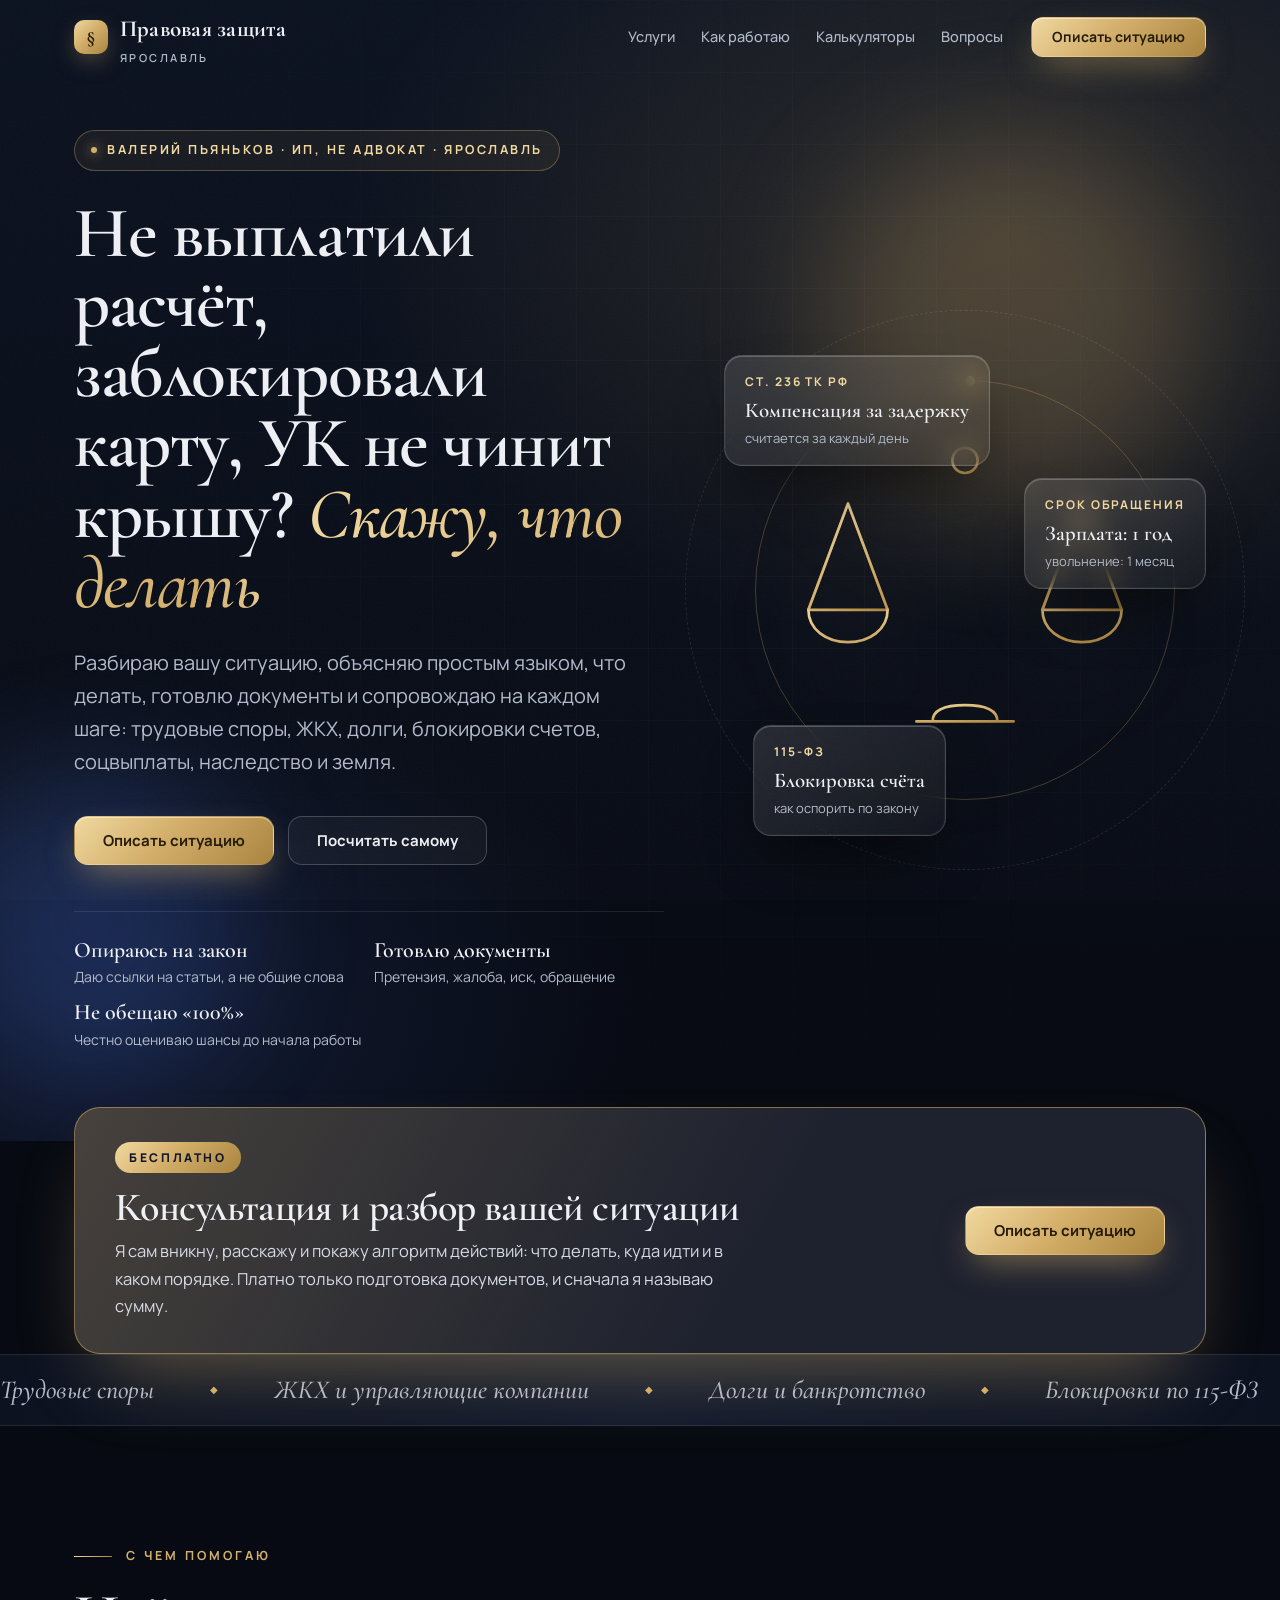
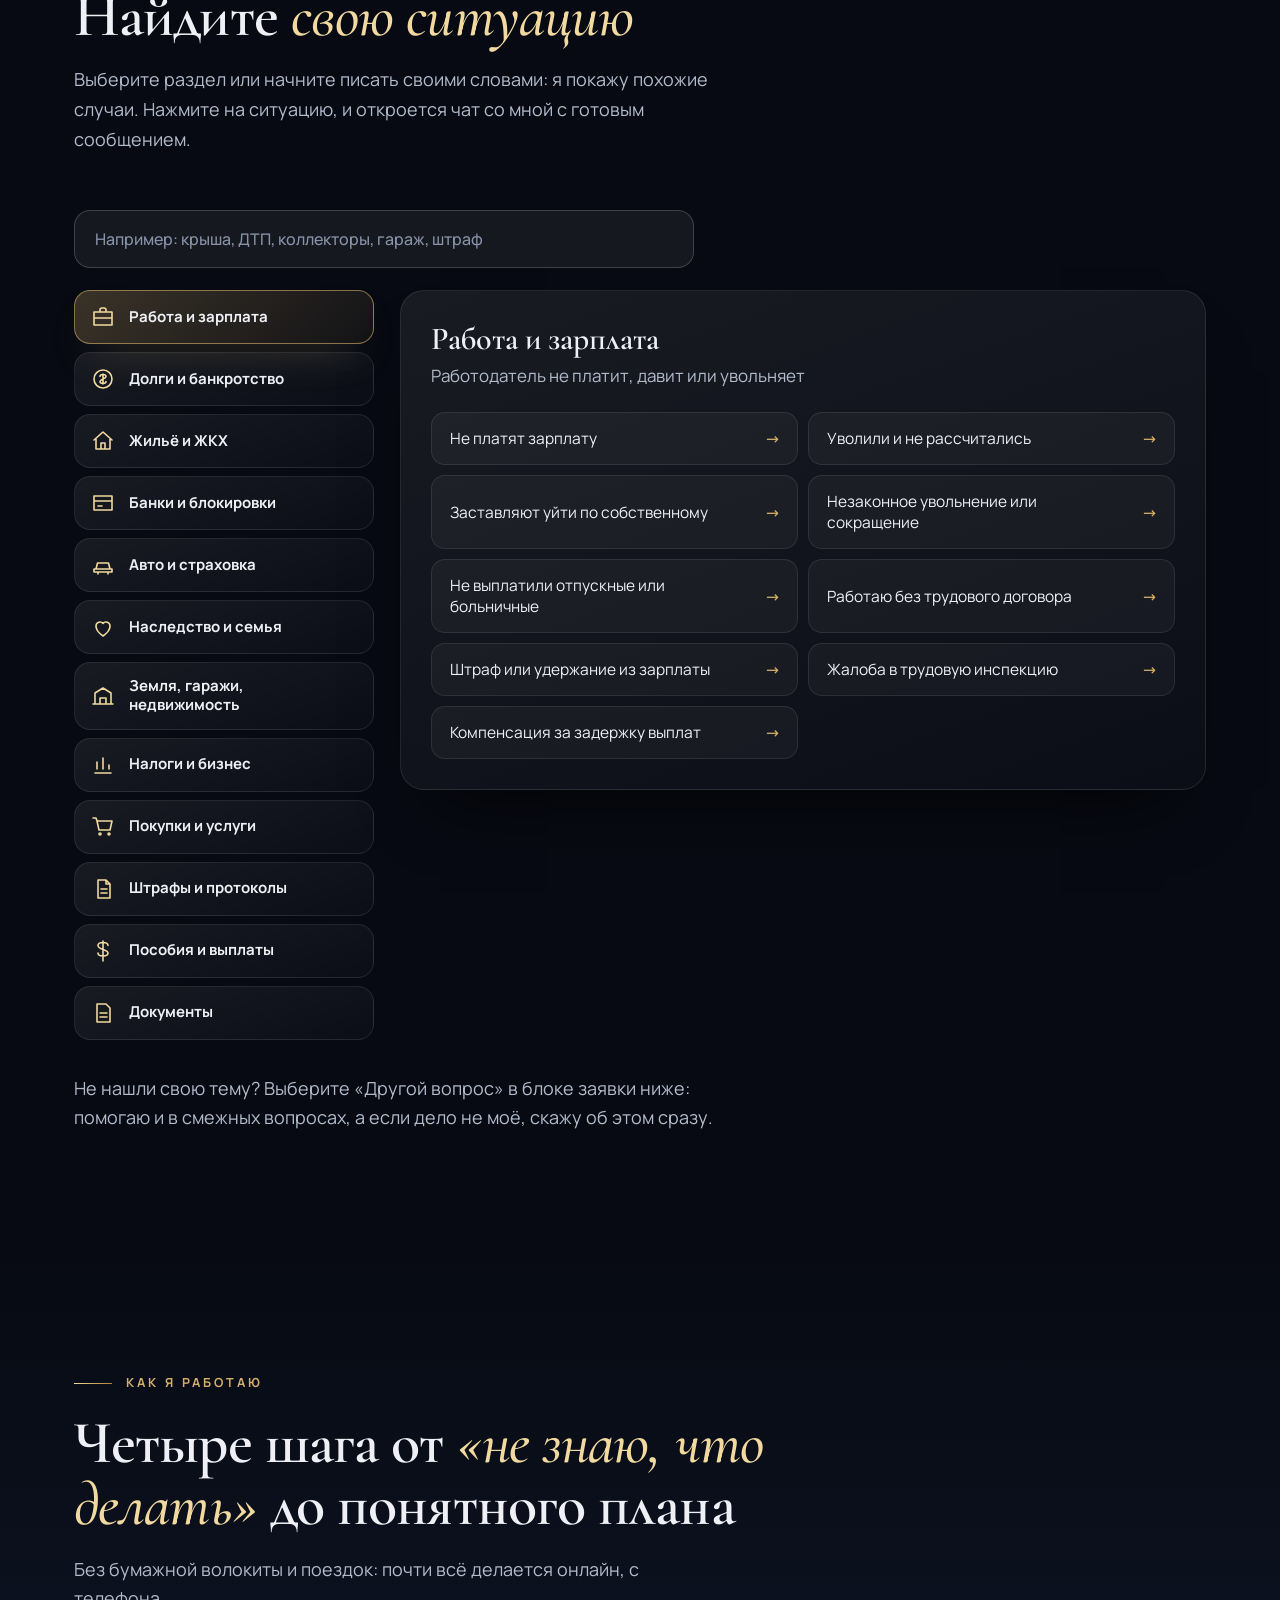
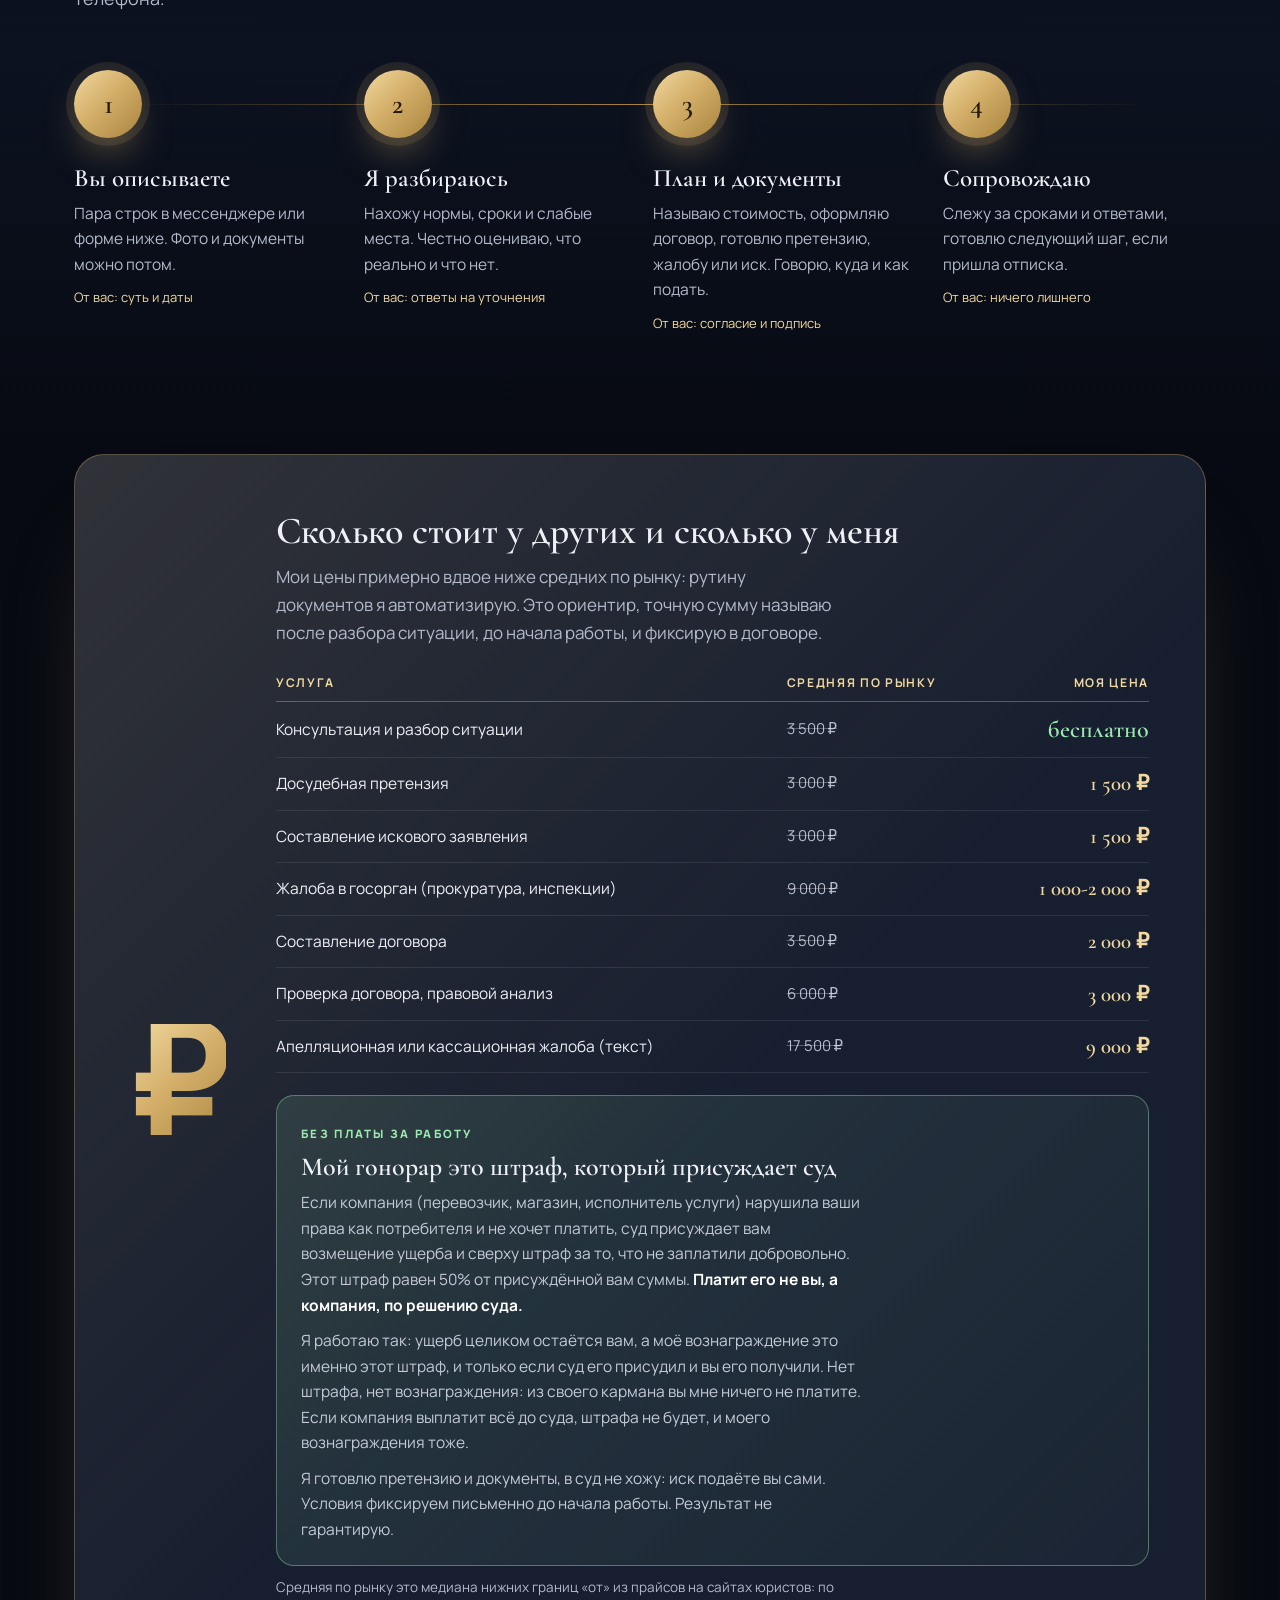
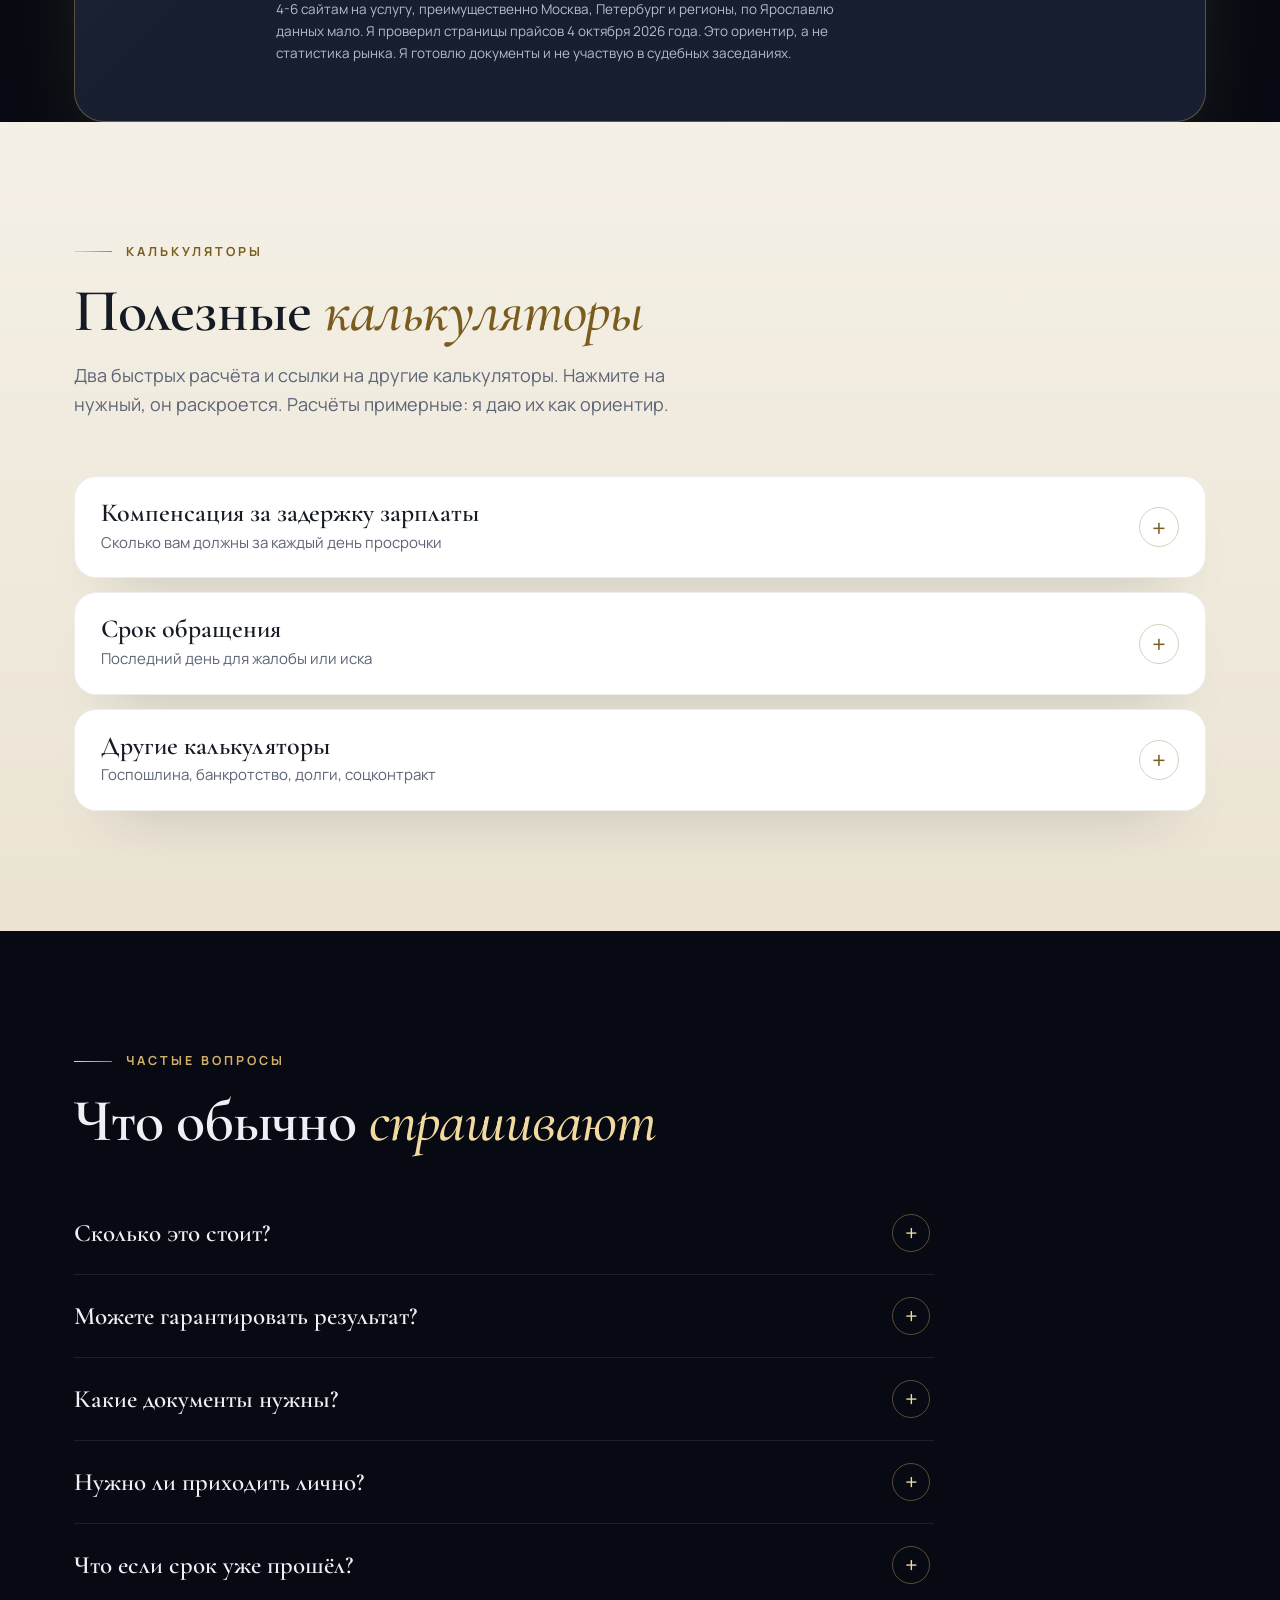
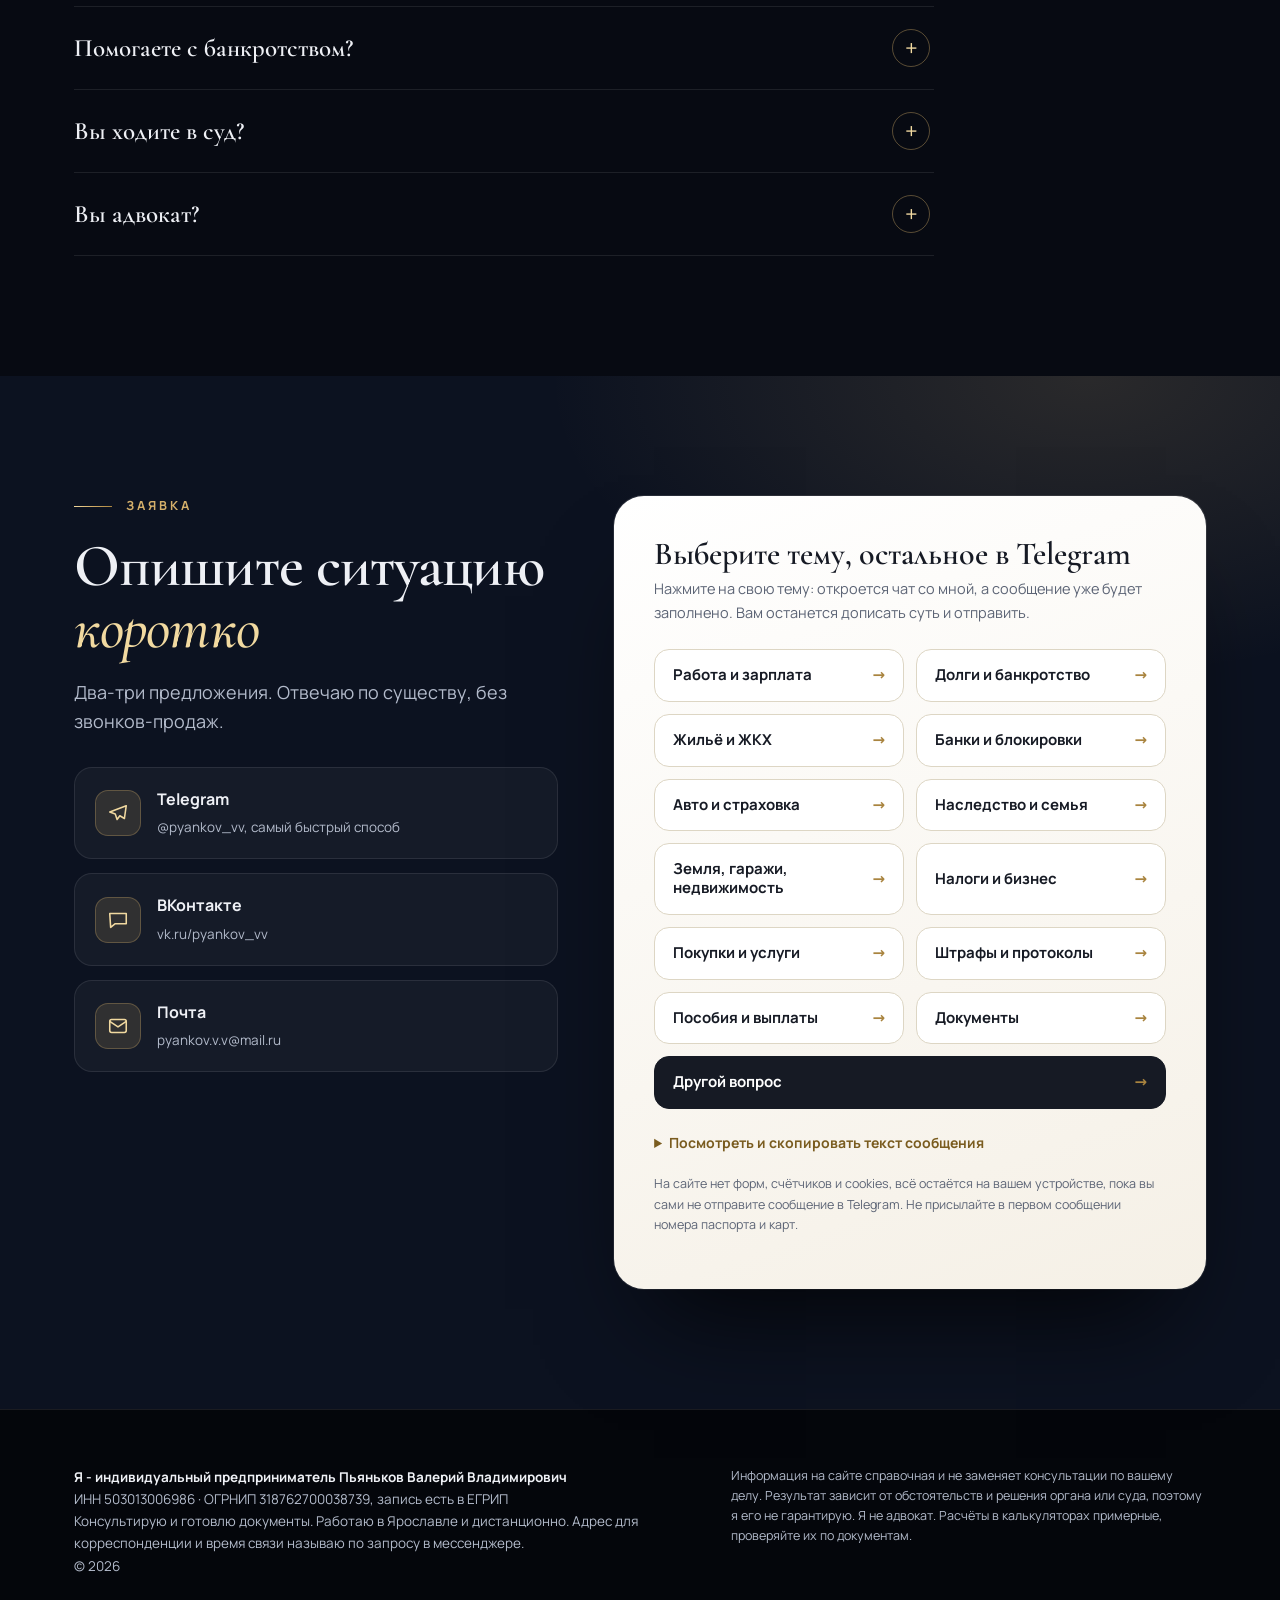
==== commit 11c0a9d4: "feat: публикация страницы" ====
--- a/index.html
+++ b/index.html
@@ -253,12 +253,12 @@
 .cd .panel{padding:22px;gap:22px}
 .cd .other{margin:0;padding:22px}
 .row2{align-items:end}
-.mfcd{margin-top:6px}
-.mfcd>summary{list-style:none;cursor:pointer;display:inline-flex;margin-bottom:18px}
+.mfcd{margin-top:18px;border-radius:16px;border:1px solid rgba(212,175,106,.4);background:rgba(212,175,106,.06);padding:0 18px}
+.sp .mfc{grid-template-columns:1fr;margin:0 0 14px}
+.mfcd>summary{list-style:none;cursor:pointer;display:flex;justify-content:space-between;align-items:center;gap:12px;padding:16px 0;font-weight:700;color:var(--gold2)}
 .mfcd>summary::-webkit-details-marker{display:none}
-.mfcd>summary::after{content:"  +";margin-left:8px;font-size:20px;line-height:1}
-.mfcd[open]>summary::after{content:"  -"}
-#mfc{padding:80px 0}
+.mfcd>summary::after{content:"+";flex:none;width:34px;height:34px;border-radius:50%;border:1px solid rgba(212,175,106,.5);display:grid;place-items:center;font:400 22px var(--sans);transition:transform .3s}
+.mfcd[open]>summary::after{transform:rotate(45deg)}
 /* FAQ */
 .faq{max-width:860px}
 .q{border-bottom:1px solid var(--line)}
@@ -378,28 +378,8 @@
  <p class="sub rv">Выберите раздел или начните писать своими словами: я покажу похожие случаи. Нажмите на ситуацию, и откроется чат со мной с готовым сообщением.</p>
  <div class="sfind rv"><label for="sq" class="vh">Найти свою ситуацию</label><input id="sq" type="search" placeholder="Например: крыша, ДТП, коллекторы, гараж, штраф" autocomplete="off"></div>
  <div class="svwrap rv"><div class="svtabs" role="tablist"><button type="button" class="sv on" role="tab" data-sec="s0" aria-selected="true" aria-controls="s0"><svg viewBox="0 0 24 24"><path d="M3 7h18v13H3zM9 7V5a2 2 0 0 1 2-2h2a2 2 0 0 1 2 2v2M3 13h18"/></svg><span>Работа и зарплата</span></button><button type="button" class="sv" role="tab" data-sec="s1" aria-selected="false" aria-controls="s1"><svg viewBox="0 0 24 24"><path d="M12 3a9 9 0 1 0 0 18 9 9 0 0 0 0-18zM12 7v10M9 9.5c0-1.4 1.3-2 3-2s3 .6 3 2-1.3 1.8-3 2.5-3 1.1-3 2.5 1.3 2 3 2 3-.6 3-2"/></svg><span>Долги и банкротство</span></button><button type="button" class="sv" role="tab" data-sec="s2" aria-selected="false" aria-controls="s2"><svg viewBox="0 0 24 24"><path d="M3 11l9-8 9 8M5 10v10h14V10M10 20v-6h4v6"/></svg><span>Жильё и ЖКХ</span></button><button type="button" class="sv" role="tab" data-sec="s3" aria-selected="false" aria-controls="s3"><svg viewBox="0 0 24 24"><path d="M3 5h18v14H3zM3 10h18M7 15h4"/></svg><span>Банки и блокировки</span></button><button type="button" class="sv" role="tab" data-sec="s4" aria-selected="false" aria-controls="s4"><svg viewBox="0 0 24 24"><path d="M5 16l1.5-6h11L19 16M3 16h18v3H3zM7 19v2M17 19v2"/></svg><span>Авто и страховка</span></button><button type="button" class="sv" role="tab" data-sec="s5" aria-selected="false" aria-controls="s5"><svg viewBox="0 0 24 24"><path d="M12 21s-7-4.5-7-10a4 4 0 0 1 7-2.6A4 4 0 0 1 19 11c0 5.5-7 10-7 10z"/></svg><span>Наследство и семья</span></button><button type="button" class="sv" role="tab" data-sec="s6" aria-selected="false" aria-controls="s6"><svg viewBox="0 0 24 24"><path d="M4 20V9l8-5 8 5v11M9 20v-6h6v6M2 20h20"/></svg><span>Земля, гаражи, недвижимость</span></button><button type="button" class="sv" role="tab" data-sec="s7" aria-selected="false" aria-controls="s7"><svg viewBox="0 0 24 24"><path d="M4 20h16M6 16V9M12 16V5M18 16v-4"/></svg><span>Налоги и бизнес</span></button><button type="button" class="sv" role="tab" data-sec="s8" aria-selected="false" aria-controls="s8"><svg viewBox="0 0 24 24"><path d="M6 6h15l-2 9H8zM6 6L5 3H2M9 20a1 1 0 1 0 0-2 1 1 0 0 0 0 2zM18 20a1 1 0 1 0 0-2 1 1 0 0 0 0 2z"/></svg><span>Покупки и услуги</span></button><button type="button" class="sv" role="tab" data-sec="s9" aria-selected="false" aria-controls="s9"><svg viewBox="0 0 24 24"><path d="M7 3h8l4 4v14H7zM15 3v4h4M10 12h6M10 16h6"/></svg><span>Штрафы и протоколы</span></button><button type="button" class="sv" role="tab" data-sec="s10" aria-selected="false" aria-controls="s10"><svg viewBox="0 0 24 24"><path d="M12 2v20M17 6.5c0-1.9-2.2-3-5-3S7 4.600 7 6.500 9.200 9.500 12 10.500s5 1.600 5 3.500-2.200 3-5 3-5-1.100-5-3"/></svg><span>Пособия и выплаты</span></button><button type="button" class="sv" role="tab" data-sec="s11" aria-selected="false" aria-controls="s11"><svg viewBox="0 0 24 24"><path d="M6 3h9l4 4v14H6zM9 12h7M9 16h7"/></svg><span>Документы</span></button></div>
- <div class="spanels"><div class="sp on" id="s0" role="tabpanel"><div class="sph"><h3>Работа и зарплата</h3><p>Работодатель не платит, давит или увольняет</p></div><div class="sits"><a class="sit" data-sec-name="Работа и зарплата" href="https://t.me/pyankov_vv?text=%D0%97%D0%B4%D1%80%D0%B0%D0%B2%D1%81%D1%82%D0%B2%D1%83%D0%B9%D1%82%D0%B5%21%20%D0%9D%D1%83%D0%B6%D0%BD%D0%B0%20%D1%8E%D1%80%D0%B8%D0%B4%D0%B8%D1%87%D0%B5%D1%81%D0%BA%D0%B0%D1%8F%20%D0%BF%D0%BE%D0%BC%D0%BE%D1%89%D1%8C%20%28%D0%BD%D0%B0%D0%BF%D0%B8%D1%81%D0%B0%D0%BB%28%D0%B0%29%20%D1%81%20%D1%81%D0%B0%D0%B9%D1%82%D0%B0%29.%0A%D0%A2%D0%B5%D0%BC%D0%B0%3A%20%D0%A0%D0%B0%D0%B1%D0%BE%D1%82%D0%B0%20%D0%B8%20%D0%B7%D0%B0%D1%80%D0%BF%D0%BB%D0%B0%D1%82%D0%B0.%0A%D0%A1%D0%B8%D1%82%D1%83%D0%B0%D1%86%D0%B8%D1%8F%3A%20%D0%9D%D0%B5%20%D0%BF%D0%BB%D0%B0%D1%82%D1%8F%D1%82%20%D0%B7%D0%B0%D1%80%D0%BF%D0%BB%D0%B0%D1%82%D1%83%0A%0A%D0%A7%D1%82%D0%BE%20%D0%BF%D1%80%D0%BE%D0%B8%D0%B7%D0%BE%D1%88%D0%BB%D0%BE%3A%20%0A%D0%9A%D0%BE%D0%B3%D0%B4%D0%B0%3A%20%0A%D0%A7%D0%B5%D0%B3%D0%BE%20%D1%85%D0%BE%D1%87%D1%83%20%D0%B4%D0%BE%D0%B1%D0%B8%D1%82%D1%8C%D1%81%D1%8F%3A%20" target="_blank" rel="noopener"><span>Не платят зарплату</span></a><a class="sit" data-sec-name="Работа и зарплата" href="https://t.me/pyankov_vv?text=%D0%97%D0%B4%D1%80%D0%B0%D0%B2%D1%81%D1%82%D0%B2%D1%83%D0%B9%D1%82%D0%B5%21%20%D0%9D%D1%83%D0%B6%D0%BD%D0%B0%20%D1%8E%D1%80%D0%B8%D0%B4%D0%B8%D1%87%D0%B5%D1%81%D0%BA%D0%B0%D1%8F%20%D0%BF%D0%BE%D0%BC%D0%BE%D1%89%D1%8C%20%28%D0%BD%D0%B0%D0%BF%D0%B8%D1%81%D0%B0%D0%BB%28%D0%B0%29%20%D1%81%20%D1%81%D0%B0%D0%B9%D1%82%D0%B0%29.%0A%D0%A2%D0%B5%D0%BC%D0%B0%3A%20%D0%A0%D0%B0%D0%B1%D0%BE%D1%82%D0%B0%20%D0%B8%20%D0%B7%D0%B0%D1%80%D0%BF%D0%BB%D0%B0%D1%82%D0%B0.%0A%D0%A1%D0%B8%D1%82%D1%83%D0%B0%D1%86%D0%B8%D1%8F%3A%20%D0%A3%D0%B2%D0%BE%D0%BB%D0%B8%D0%BB%D0%B8%20%D0%B8%20%D0%BD%D0%B5%20%D1%80%D0%B0%D1%81%D1%81%D1%87%D0%B8%D1%82%D0%B0%D0%BB%D0%B8%D1%81%D1%8C%0A%0A%D0%A7%D1%82%D0%BE%20%D0%BF%D1%80%D0%BE%D0%B8%D0%B7%D0%BE%D1%88%D0%BB%D0%BE%3A%20%0A%D0%9A%D0%BE%D0%B3%D0%B4%D0%B0%3A%20%0A%D0%A7%D0%B5%D0%B3%D0%BE%20%D1%85%D0%BE%D1%87%D1%83%20%D0%B4%D0%BE%D0%B1%D0%B8%D1%82%D1%8C%D1%81%D1%8F%3A%20" target="_blank" rel="noopener"><span>Уволили и не рассчитались</span></a><a class="sit" data-sec-name="Работа и зарплата" href="https://t.me/pyankov_vv?text=%D0%97%D0%B4%D1%80%D0%B0%D0%B2%D1%81%D1%82%D0%B2%D1%83%D0%B9%D1%82%D0%B5%21%20%D0%9D%D1%83%D0%B6%D0%BD%D0%B0%20%D1%8E%D1%80%D0%B8%D0%B4%D0%B8%D1%87%D0%B5%D1%81%D0%BA%D0%B0%D1%8F%20%D0%BF%D0%BE%D0%BC%D0%BE%D1%89%D1%8C%20%28%D0%BD%D0%B0%D0%BF%D0%B8%D1%81%D0%B0%D0%BB%28%D0%B0%29%20%D1%81%20%D1%81%D0%B0%D0%B9%D1%82%D0%B0%29.%0A%D0%A2%D0%B5%D0%BC%D0%B0%3A%20%D0%A0%D0%B0%D0%B1%D0%BE%D1%82%D0%B0%20%D0%B8%20%D0%B7%D0%B0%D1%80%D0%BF%D0%BB%D0%B0%D1%82%D0%B0.%0A%D0%A1%D0%B8%D1%82%D1%83%D0%B0%D1%86%D0%B8%D1%8F%3A%20%D0%97%D0%B0%D1%81%D1%82%D0%B0%D0%B2%D0%BB%D1%8F%D1%8E%D1%82%20%D1%83%D0%B9%D1%82%D0%B8%20%D0%BF%D0%BE%20%D1%81%D0%BE%D0%B1%D1%81%D1%82%D0%B2%D0%B5%D0%BD%D0%BD%D0%BE%D0%BC%D1%83%0A%0A%D0%A7%D1%82%D0%BE%20%D0%BF%D1%80%D0%BE%D0%B8%D0%B7%D0%BE%D1%88%D0%BB%D0%BE%3A%20%0A%D0%9A%D0%BE%D0%B3%D0%B4%D0%B0%3A%20%0A%D0%A7%D0%B5%D0%B3%D0%BE%20%D1%85%D0%BE%D1%87%D1%83%20%D0%B4%D0%BE%D0%B1%D0%B8%D1%82%D1%8C%D1%81%D1%8F%3A%20" target="_blank" rel="noopener"><span>Заставляют уйти по собственному</span></a><a class="sit" data-sec-name="Работа и зарплата" href="https://t.me/pyankov_vv?text=%D0%97%D0%B4%D1%80%D0%B0%D0%B2%D1%81%D1%82%D0%B2%D1%83%D0%B9%D1%82%D0%B5%21%20%D0%9D%D1%83%D0%B6%D0%BD%D0%B0%20%D1%8E%D1%80%D0%B8%D0%B4%D0%B8%D1%87%D0%B5%D1%81%D0%BA%D0%B0%D1%8F%20%D0%BF%D0%BE%D0%BC%D0%BE%D1%89%D1%8C%20%28%D0%BD%D0%B0%D0%BF%D0%B8%D1%81%D0%B0%D0%BB%28%D0%B0%29%20%D1%81%20%D1%81%D0%B0%D0%B9%D1%82%D0%B0%29.%0A%D0%A2%D0%B5%D0%BC%D0%B0%3A%20%D0%A0%D0%B0%D0%B1%D0%BE%D1%82%D0%B0%20%D0%B8%20%D0%B7%D0%B0%D1%80%D0%BF%D0%BB%D0%B0%D1%82%D0%B0.%0A%D0%A1%D0%B8%D1%82%D1%83%D0%B0%D1%86%D0%B8%D1%8F%3A%20%D0%9D%D0%B5%D0%B7%D0%B0%D0%BA%D0%BE%D0%BD%D0%BD%D0%BE%D0%B5%20%D1%83%D0%B2%D0%BE%D0%BB%D1%8C%D0%BD%D0%B5%D0%BD%D0%B8%D0%B5%20%D0%B8%D0%BB%D0%B8%20%D1%81%D0%BE%D0%BA%D1%80%D0%B0%D1%89%D0%B5%D0%BD%D0%B8%D0%B5%0A%0A%D0%A7%D1%82%D0%BE%20%D0%BF%D1%80%D0%BE%D0%B8%D0%B7%D0%BE%D1%88%D0%BB%D0%BE%3A%20%0A%D0%9A%D0%BE%D0%B3%D0%B4%D0%B0%3A%20%0A%D0%A7%D0%B5%D0%B3%D0%BE%20%D1%85%D0%BE%D1%87%D1%83%20%D0%B4%D0%BE%D0%B1%D0%B8%D1%82%D1%8C%D1%81%D1%8F%3A%20" target="_blank" rel="noopener"><span>Незаконное увольнение или сокращение</span></a><a class="sit" data-sec-name="Работа и зарплата" href="https://t.me/pyankov_vv?text=%D0%97%D0%B4%D1%80%D0%B0%D0%B2%D1%81%D1%82%D0%B2%D1%83%D0%B9%D1%82%D0%B5%21%20%D0%9D%D1%83%D0%B6%D0%BD%D0%B0%20%D1%8E%D1%80%D0%B8%D0%B4%D0%B8%D1%87%D0%B5%D1%81%D0%BA%D0%B0%D1%8F%20%D0%BF%D0%BE%D0%BC%D0%BE%D1%89%D1%8C%20%28%D0%BD%D0%B0%D0%BF%D0%B8%D1%81%D0%B0%D0%BB%28%D0%B0%29%20%D1%81%20%D1%81%D0%B0%D0%B9%D1%82%D0%B0%29.%0A%D0%A2%D0%B5%D0%BC%D0%B0%3A%20%D0%A0%D0%B0%D0%B1%D0%BE%D1%82%D0%B0%20%D0%B8%20%D0%B7%D0%B0%D1%80%D0%BF%D0%BB%D0%B0%D1%82%D0%B0.%0A%D0%A1%D0%B8%D1%82%D1%83%D0%B0%D1%86%D0%B8%D1%8F%3A%20%D0%9D%D0%B5%20%D0%B2%D1%8B%D0%BF%D0%BB%D0%B0%D1%82%D0%B8%D0%BB%D0%B8%20%D0%BE%D1%82%D0%BF%D1%83%D1%81%D0%BA%D0%BD%D1%8B%D0%B5%20%D0%B8%D0%BB%D0%B8%20%D0%B1%D0%BE%D0%BB%D1%8C%D0%BD%D0%B8%D1%87%D0%BD%D1%8B%D0%B5%0A%0A%D0%A7%D1%82%D0%BE%20%D0%BF%D1%80%D0%BE%D0%B8%D0%B7%D0%BE%D1%88%D0%BB%D0%BE%3A%20%0A%D0%9A%D0%BE%D0%B3%D0%B4%D0%B0%3A%20%0A%D0%A7%D0%B5%D0%B3%D0%BE%20%D1%85%D0%BE%D1%87%D1%83%20%D0%B4%D0%BE%D0%B1%D0%B8%D1%82%D1%8C%D1%81%D1%8F%3A%20" target="_blank" rel="noopener"><span>Не выплатили отпускные или больничные</span></a><a class="sit" data-sec-name="Работа и зарплата" href="https://t.me/pyankov_vv?text=%D0%97%D0%B4%D1%80%D0%B0%D0%B2%D1%81%D1%82%D0%B2%D1%83%D0%B9%D1%82%D0%B5%21%20%D0%9D%D1%83%D0%B6%D0%BD%D0%B0%20%D1%8E%D1%80%D0%B8%D0%B4%D0%B8%D1%87%D0%B5%D1%81%D0%BA%D0%B0%D1%8F%20%D0%BF%D0%BE%D0%BC%D0%BE%D1%89%D1%8C%20%28%D0%BD%D0%B0%D0%BF%D0%B8%D1%81%D0%B0%D0%BB%28%D0%B0%29%20%D1%81%20%D1%81%D0%B0%D0%B9%D1%82%D0%B0%29.%0A%D0%A2%D0%B5%D0%BC%D0%B0%3A%20%D0%A0%D0%B0%D0%B1%D0%BE%D1%82%D0%B0%20%D0%B8%20%D0%B7%D0%B0%D1%80%D0%BF%D0%BB%D0%B0%D1%82%D0%B0.%0A%D0%A1%D0%B8%D1%82%D1%83%D0%B0%D1%86%D0%B8%D1%8F%3A%20%D0%A0%D0%B0%D0%B1%D0%BE%D1%82%D0%B0%D1%8E%20%D0%B1%D0%B5%D0%B7%20%D1%82%D1%80%D1%83%D0%B4%D0%BE%D0%B2%D0%BE%D0%B3%D0%BE%20%D0%B4%D0%BE%D0%B3%D0%BE%D0%B2%D0%BE%D1%80%D0%B0%0A%0A%D0%A7%D1%82%D0%BE%20%D0%BF%D1%80%D0%BE%D0%B8%D0%B7%D0%BE%D1%88%D0%BB%D0%BE%3A%20%0A%D0%9A%D0%BE%D0%B3%D0%B4%D0%B0%3A%20%0A%D0%A7%D0%B5%D0%B3%D0%BE%20%D1%85%D0%BE%D1%87%D1%83%20%D0%B4%D0%BE%D0%B1%D0%B8%D1%82%D1%8C%D1%81%D1%8F%3A%20" target="_blank" rel="noopener"><span>Работаю без трудового договора</span></a><a class="sit" data-sec-name="Работа и зарплата" href="https://t.me/pyankov_vv?text=%D0%97%D0%B4%D1%80%D0%B0%D0%B2%D1%81%D1%82%D0%B2%D1%83%D0%B9%D1%82%D0%B5%21%20%D0%9D%D1%83%D0%B6%D0%BD%D0%B0%20%D1%8E%D1%80%D0%B8%D0%B4%D0%B8%D1%87%D0%B5%D1%81%D0%BA%D0%B0%D1%8F%20%D0%BF%D0%BE%D0%BC%D0%BE%D1%89%D1%8C%20%28%D0%BD%D0%B0%D0%BF%D0%B8%D1%81%D0%B0%D0%BB%28%D0%B0%29%20%D1%81%20%D1%81%D0%B0%D0%B9%D1%82%D0%B0%29.%0A%D0%A2%D0%B5%D0%BC%D0%B0%3A%20%D0%A0%D0%B0%D0%B1%D0%BE%D1%82%D0%B0%20%D0%B8%20%D0%B7%D0%B0%D1%80%D0%BF%D0%BB%D0%B0%D1%82%D0%B0.%0A%D0%A1%D0%B8%D1%82%D1%83%D0%B0%D1%86%D0%B8%D1%8F%3A%20%D0%A8%D1%82%D1%80%D0%B0%D1%84%20%D0%B8%D0%BB%D0%B8%20%D1%83%D0%B4%D0%B5%D1%80%D0%B6%D0%B0%D0%BD%D0%B8%D0%B5%20%D0%B8%D0%B7%20%D0%B7%D0%B0%D1%80%D0%BF%D0%BB%D0%B0%D1%82%D1%8B%0A%0A%D0%A7%D1%82%D0%BE%20%D0%BF%D1%80%D0%BE%D0%B8%D0%B7%D0%BE%D1%88%D0%BB%D0%BE%3A%20%0A%D0%9A%D0%BE%D0%B3%D0%B4%D0%B0%3A%20%0A%D0%A7%D0%B5%D0%B3%D0%BE%20%D1%85%D0%BE%D1%87%D1%83%20%D0%B4%D0%BE%D0%B1%D0%B8%D1%82%D1%8C%D1%81%D1%8F%3A%20" target="_blank" rel="noopener"><span>Штраф или удержание из зарплаты</span></a><a class="sit" data-sec-name="Работа и зарплата" href="https://t.me/pyankov_vv?text=%D0%97%D0%B4%D1%80%D0%B0%D0%B2%D1%81%D1%82%D0%B2%D1%83%D0%B9%D1%82%D0%B5%21%20%D0%9D%D1%83%D0%B6%D0%BD%D0%B0%20%D1%8E%D1%80%D0%B8%D0%B4%D0%B8%D1%87%D0%B5%D1%81%D0%BA%D0%B0%D1%8F%20%D0%BF%D0%BE%D0%BC%D0%BE%D1%89%D1%8C%20%28%D0%BD%D0%B0%D0%BF%D0%B8%D1%81%D0%B0%D0%BB%28%D0%B0%29%20%D1%81%20%D1%81%D0%B0%D0%B9%D1%82%D0%B0%29.%0A%D0%A2%D0%B5%D0%BC%D0%B0%3A%20%D0%A0%D0%B0%D0%B1%D0%BE%D1%82%D0%B0%20%D0%B8%20%D0%B7%D0%B0%D1%80%D0%BF%D0%BB%D0%B0%D1%82%D0%B0.%0A%D0%A1%D0%B8%D1%82%D1%83%D0%B0%D1%86%D0%B8%D1%8F%3A%20%D0%96%D0%B0%D0%BB%D0%BE%D0%B1%D0%B0%20%D0%B2%20%D1%82%D1%80%D1%83%D0%B4%D0%BE%D0%B2%D1%83%D1%8E%20%D0%B8%D0%BD%D1%81%D0%BF%D0%B5%D0%BA%D1%86%D0%B8%D1%8E%0A%0A%D0%A7%D1%82%D0%BE%20%D0%BF%D1%80%D0%BE%D0%B8%D0%B7%D0%BE%D1%88%D0%BB%D0%BE%3A%20%0A%D0%9A%D0%BE%D0%B3%D0%B4%D0%B0%3A%20%0A%D0%A7%D0%B5%D0%B3%D0%BE%20%D1%85%D0%BE%D1%87%D1%83%20%D0%B4%D0%BE%D0%B1%D0%B8%D1%82%D1%8C%D1%81%D1%8F%3A%20" target="_blank" rel="noopener"><span>Жалоба в трудовую инспекцию</span></a><a class="sit" data-sec-name="Работа и зарплата" href="https://t.me/pyankov_vv?text=%D0%97%D0%B4%D1%80%D0%B0%D0%B2%D1%81%D1%82%D0%B2%D1%83%D0%B9%D1%82%D0%B5%21%20%D0%9D%D1%83%D0%B6%D0%BD%D0%B0%20%D1%8E%D1%80%D0%B8%D0%B4%D0%B8%D1%87%D0%B5%D1%81%D0%BA%D0%B0%D1%8F%20%D0%BF%D0%BE%D0%BC%D0%BE%D1%89%D1%8C%20%28%D0%BD%D0%B0%D0%BF%D0%B8%D1%81%D0%B0%D0%BB%28%D0%B0%29%20%D1%81%20%D1%81%D0%B0%D0%B9%D1%82%D0%B0%29.%0A%D0%A2%D0%B5%D0%BC%D0%B0%3A%20%D0%A0%D0%B0%D0%B1%D0%BE%D1%82%D0%B0%20%D0%B8%20%D0%B7%D0%B0%D1%80%D0%BF%D0%BB%D0%B0%D1%82%D0%B0.%0A%D0%A1%D0%B8%D1%82%D1%83%D0%B0%D1%86%D0%B8%D1%8F%3A%20%D0%9A%D0%BE%D0%BC%D0%BF%D0%B5%D0%BD%D1%81%D0%B0%D1%86%D0%B8%D1%8F%20%D0%B7%D0%B0%20%D0%B7%D0%B0%D0%B4%D0%B5%D1%80%D0%B6%D0%BA%D1%83%20%D0%B2%D1%8B%D0%BF%D0%BB%D0%B0%D1%82%0A%0A%D0%A7%D1%82%D0%BE%20%D0%BF%D1%80%D0%BE%D0%B8%D0%B7%D0%BE%D1%88%D0%BB%D0%BE%3A%20%0A%D0%9A%D0%BE%D0%B3%D0%B4%D0%B0%3A%20%0A%D0%A7%D0%B5%D0%B3%D0%BE%20%D1%85%D0%BE%D1%87%D1%83%20%D0%B4%D0%BE%D0%B1%D0%B8%D1%82%D1%8C%D1%81%D1%8F%3A%20" target="_blank" rel="noopener"><span>Компенсация за задержку выплат</span></a></div></div><div class="sp" id="s1" role="tabpanel"><div class="sph"><h3>Долги и банкротство</h3><p>Кредиты, приставы, коллекторы, банкротство через МФЦ</p></div><div class="sits"><a class="sit" data-sec-name="Долги и банкротство" href="https://t.me/pyankov_vv?text=%D0%97%D0%B4%D1%80%D0%B0%D0%B2%D1%81%D1%82%D0%B2%D1%83%D0%B9%D1%82%D0%B5%21%20%D0%9D%D1%83%D0%B6%D0%BD%D0%B0%20%D1%8E%D1%80%D0%B8%D0%B4%D0%B8%D1%87%D0%B5%D1%81%D0%BA%D0%B0%D1%8F%20%D0%BF%D0%BE%D0%BC%D0%BE%D1%89%D1%8C%20%28%D0%BD%D0%B0%D0%BF%D0%B8%D1%81%D0%B0%D0%BB%28%D0%B0%29%20%D1%81%20%D1%81%D0%B0%D0%B9%D1%82%D0%B0%29.%0A%D0%A2%D0%B5%D0%BC%D0%B0%3A%20%D0%94%D0%BE%D0%BB%D0%B3%D0%B8%20%D0%B8%20%D0%B1%D0%B0%D0%BD%D0%BA%D1%80%D0%BE%D1%82%D1%81%D1%82%D0%B2%D0%BE.%0A%D0%A1%D0%B8%D1%82%D1%83%D0%B0%D1%86%D0%B8%D1%8F%3A%20%D0%97%D0%B2%D0%BE%D0%BD%D1%8F%D1%82%20%D0%BA%D0%BE%D0%BB%D0%BB%D0%B5%D0%BA%D1%82%D0%BE%D1%80%D1%8B%0A%0A%D0%A7%D1%82%D0%BE%20%D0%BF%D1%80%D0%BE%D0%B8%D0%B7%D0%BE%D1%88%D0%BB%D0%BE%3A%20%0A%D0%9A%D0%BE%D0%B3%D0%B4%D0%B0%3A%20%0A%D0%A7%D0%B5%D0%B3%D0%BE%20%D1%85%D0%BE%D1%87%D1%83%20%D0%B4%D0%BE%D0%B1%D0%B8%D1%82%D1%8C%D1%81%D1%8F%3A%20" target="_blank" rel="noopener"><span>Звонят коллекторы</span></a><a class="sit" data-sec-name="Долги и банкротство" href="https://t.me/pyankov_vv?text=%D0%97%D0%B4%D1%80%D0%B0%D0%B2%D1%81%D1%82%D0%B2%D1%83%D0%B9%D1%82%D0%B5%21%20%D0%9D%D1%83%D0%B6%D0%BD%D0%B0%20%D1%8E%D1%80%D0%B8%D0%B4%D0%B8%D1%87%D0%B5%D1%81%D0%BA%D0%B0%D1%8F%20%D0%BF%D0%BE%D0%BC%D0%BE%D1%89%D1%8C%20%28%D0%BD%D0%B0%D0%BF%D0%B8%D1%81%D0%B0%D0%BB%28%D0%B0%29%20%D1%81%20%D1%81%D0%B0%D0%B9%D1%82%D0%B0%29.%0A%D0%A2%D0%B5%D0%BC%D0%B0%3A%20%D0%94%D0%BE%D0%BB%D0%B3%D0%B8%20%D0%B8%20%D0%B1%D0%B0%D0%BD%D0%BA%D1%80%D0%BE%D1%82%D1%81%D1%82%D0%B2%D0%BE.%0A%D0%A1%D0%B8%D1%82%D1%83%D0%B0%D1%86%D0%B8%D1%8F%3A%20%D0%9D%D0%B5%20%D0%BC%D0%BE%D0%B3%D1%83%20%D0%BF%D0%BB%D0%B0%D1%82%D0%B8%D1%82%D1%8C%20%D0%BA%D1%80%D0%B5%D0%B4%D0%B8%D1%82%0A%0A%D0%A7%D1%82%D0%BE%20%D0%BF%D1%80%D0%BE%D0%B8%D0%B7%D0%BE%D1%88%D0%BB%D0%BE%3A%20%0A%D0%9A%D0%BE%D0%B3%D0%B4%D0%B0%3A%20%0A%D0%A7%D0%B5%D0%B3%D0%BE%20%D1%85%D0%BE%D1%87%D1%83%20%D0%B4%D0%BE%D0%B1%D0%B8%D1%82%D1%8C%D1%81%D1%8F%3A%20" target="_blank" rel="noopener"><span>Не могу платить кредит</span></a><a class="sit" data-sec-name="Долги и банкротство" href="https://t.me/pyankov_vv?text=%D0%97%D0%B4%D1%80%D0%B0%D0%B2%D1%81%D1%82%D0%B2%D1%83%D0%B9%D1%82%D0%B5%21%20%D0%9D%D1%83%D0%B6%D0%BD%D0%B0%20%D1%8E%D1%80%D0%B8%D0%B4%D0%B8%D1%87%D0%B5%D1%81%D0%BA%D0%B0%D1%8F%20%D0%BF%D0%BE%D0%BC%D0%BE%D1%89%D1%8C%20%28%D0%BD%D0%B0%D0%BF%D0%B8%D1%81%D0%B0%D0%BB%28%D0%B0%29%20%D1%81%20%D1%81%D0%B0%D0%B9%D1%82%D0%B0%29.%0A%D0%A2%D0%B5%D0%BC%D0%B0%3A%20%D0%94%D0%BE%D0%BB%D0%B3%D0%B8%20%D0%B8%20%D0%B1%D0%B0%D0%BD%D0%BA%D1%80%D0%BE%D1%82%D1%81%D1%82%D0%B2%D0%BE.%0A%D0%A1%D0%B8%D1%82%D1%83%D0%B0%D1%86%D0%B8%D1%8F%3A%20%D0%9F%D1%80%D0%B8%D1%81%D1%82%D0%B0%D0%B2%D1%8B%20%D0%B0%D1%80%D0%B5%D1%81%D1%82%D0%BE%D0%B2%D0%B0%D0%BB%D0%B8%20%D1%81%D1%87%D1%91%D1%82%20%D0%B8%D0%BB%D0%B8%20%D0%BA%D0%B0%D1%80%D1%82%D1%83%0A%0A%D0%A7%D1%82%D0%BE%20%D0%BF%D1%80%D0%BE%D0%B8%D0%B7%D0%BE%D1%88%D0%BB%D0%BE%3A%20%0A%D0%9A%D0%BE%D0%B3%D0%B4%D0%B0%3A%20%0A%D0%A7%D0%B5%D0%B3%D0%BE%20%D1%85%D0%BE%D1%87%D1%83%20%D0%B4%D0%BE%D0%B1%D0%B8%D1%82%D1%8C%D1%81%D1%8F%3A%20" target="_blank" rel="noopener"><span>Приставы арестовали счёт или карту</span></a><a class="sit" data-sec-name="Долги и банкротство" href="https://t.me/pyankov_vv?text=%D0%97%D0%B4%D1%80%D0%B0%D0%B2%D1%81%D1%82%D0%B2%D1%83%D0%B9%D1%82%D0%B5%21%20%D0%9D%D1%83%D0%B6%D0%BD%D0%B0%20%D1%8E%D1%80%D0%B8%D0%B4%D0%B8%D1%87%D0%B5%D1%81%D0%BA%D0%B0%D1%8F%20%D0%BF%D0%BE%D0%BC%D0%BE%D1%89%D1%8C%20%28%D0%BD%D0%B0%D0%BF%D0%B8%D1%81%D0%B0%D0%BB%28%D0%B0%29%20%D1%81%20%D1%81%D0%B0%D0%B9%D1%82%D0%B0%29.%0A%D0%A2%D0%B5%D0%BC%D0%B0%3A%20%D0%94%D0%BE%D0%BB%D0%B3%D0%B8%20%D0%B8%20%D0%B1%D0%B0%D0%BD%D0%BA%D1%80%D0%BE%D1%82%D1%81%D1%82%D0%B2%D0%BE.%0A%D0%A1%D0%B8%D1%82%D1%83%D0%B0%D1%86%D0%B8%D1%8F%3A%20%D0%94%D1%83%D0%BC%D0%B0%D1%8E%20%D0%BF%D1%80%D0%BE%20%D0%B1%D0%B0%D0%BD%D0%BA%D1%80%D0%BE%D1%82%D1%81%D1%82%D0%B2%D0%BE%20%D1%87%D0%B5%D1%80%D0%B5%D0%B7%20%D0%9C%D0%A4%D0%A6%20%28%D0%B1%D0%B5%D0%B7%20%D1%81%D1%83%D0%B4%D0%B0%29%0A%0A%D0%A7%D1%82%D0%BE%20%D0%BF%D1%80%D0%BE%D0%B8%D0%B7%D0%BE%D1%88%D0%BB%D0%BE%3A%20%0A%D0%9A%D0%BE%D0%B3%D0%B4%D0%B0%3A%20%0A%D0%A7%D0%B5%D0%B3%D0%BE%20%D1%85%D0%BE%D1%87%D1%83%20%D0%B4%D0%BE%D0%B1%D0%B8%D1%82%D1%8C%D1%81%D1%8F%3A%20" target="_blank" rel="noopener"><span>Думаю про банкротство через МФЦ (без суда)</span></a><a class="sit" data-sec-name="Долги и банкротство" href="https://t.me/pyankov_vv?text=%D0%97%D0%B4%D1%80%D0%B0%D0%B2%D1%81%D1%82%D0%B2%D1%83%D0%B9%D1%82%D0%B5%21%20%D0%9D%D1%83%D0%B6%D0%BD%D0%B0%20%D1%8E%D1%80%D0%B8%D0%B4%D0%B8%D1%87%D0%B5%D1%81%D0%BA%D0%B0%D1%8F%20%D0%BF%D0%BE%D0%BC%D0%BE%D1%89%D1%8C%20%28%D0%BD%D0%B0%D0%BF%D0%B8%D1%81%D0%B0%D0%BB%28%D0%B0%29%20%D1%81%20%D1%81%D0%B0%D0%B9%D1%82%D0%B0%29.%0A%D0%A2%D0%B5%D0%BC%D0%B0%3A%20%D0%94%D0%BE%D0%BB%D0%B3%D0%B8%20%D0%B8%20%D0%B1%D0%B0%D0%BD%D0%BA%D1%80%D0%BE%D1%82%D1%81%D1%82%D0%B2%D0%BE.%0A%D0%A1%D0%B8%D1%82%D1%83%D0%B0%D1%86%D0%B8%D1%8F%3A%20%D0%9F%D1%80%D0%B8%D1%88%D1%91%D0%BB%20%D1%81%D1%83%D0%B4%D0%B5%D0%B1%D0%BD%D1%8B%D0%B9%20%D0%BF%D1%80%D0%B8%D0%BA%D0%B0%D0%B7%0A%0A%D0%A7%D1%82%D0%BE%20%D0%BF%D1%80%D0%BE%D0%B8%D0%B7%D0%BE%D1%88%D0%BB%D0%BE%3A%20%0A%D0%9A%D0%BE%D0%B3%D0%B4%D0%B0%3A%20%0A%D0%A7%D0%B5%D0%B3%D0%BE%20%D1%85%D0%BE%D1%87%D1%83%20%D0%B4%D0%BE%D0%B1%D0%B8%D1%82%D1%8C%D1%81%D1%8F%3A%20" target="_blank" rel="noopener"><span>Пришёл судебный приказ</span></a><a class="sit" data-sec-name="Долги и банкротство" href="https://t.me/pyankov_vv?text=%D0%97%D0%B4%D1%80%D0%B0%D0%B2%D1%81%D1%82%D0%B2%D1%83%D0%B9%D1%82%D0%B5%21%20%D0%9D%D1%83%D0%B6%D0%BD%D0%B0%20%D1%8E%D1%80%D0%B8%D0%B4%D0%B8%D1%87%D0%B5%D1%81%D0%BA%D0%B0%D1%8F%20%D0%BF%D0%BE%D0%BC%D0%BE%D1%89%D1%8C%20%28%D0%BD%D0%B0%D0%BF%D0%B8%D1%81%D0%B0%D0%BB%28%D0%B0%29%20%D1%81%20%D1%81%D0%B0%D0%B9%D1%82%D0%B0%29.%0A%D0%A2%D0%B5%D0%BC%D0%B0%3A%20%D0%94%D0%BE%D0%BB%D0%B3%D0%B8%20%D0%B8%20%D0%B1%D0%B0%D0%BD%D0%BA%D1%80%D0%BE%D1%82%D1%81%D1%82%D0%B2%D0%BE.%0A%D0%A1%D0%B8%D1%82%D1%83%D0%B0%D1%86%D0%B8%D1%8F%3A%20%D0%A1%D0%BD%D0%B8%D0%B7%D0%B8%D1%82%D1%8C%20%D0%BD%D0%B5%D1%83%D1%81%D1%82%D0%BE%D0%B9%D0%BA%D1%83%20%D0%B8%20%D0%BF%D1%80%D0%BE%D1%86%D0%B5%D0%BD%D1%82%D1%8B%0A%0A%D0%A7%D1%82%D0%BE%20%D0%BF%D1%80%D0%BE%D0%B8%D0%B7%D0%BE%D1%88%D0%BB%D0%BE%3A%20%0A%D0%9A%D0%BE%D0%B3%D0%B4%D0%B0%3A%20%0A%D0%A7%D0%B5%D0%B3%D0%BE%20%D1%85%D0%BE%D1%87%D1%83%20%D0%B4%D0%BE%D0%B1%D0%B8%D1%82%D1%8C%D1%81%D1%8F%3A%20" target="_blank" rel="noopener"><span>Снизить неустойку и проценты</span></a><a class="sit" data-sec-name="Долги и банкротство" href="https://t.me/pyankov_vv?text=%D0%97%D0%B4%D1%80%D0%B0%D0%B2%D1%81%D1%82%D0%B2%D1%83%D0%B9%D1%82%D0%B5%21%20%D0%9D%D1%83%D0%B6%D0%BD%D0%B0%20%D1%8E%D1%80%D0%B8%D0%B4%D0%B8%D1%87%D0%B5%D1%81%D0%BA%D0%B0%D1%8F%20%D0%BF%D0%BE%D0%BC%D0%BE%D1%89%D1%8C%20%28%D0%BD%D0%B0%D0%BF%D0%B8%D1%81%D0%B0%D0%BB%28%D0%B0%29%20%D1%81%20%D1%81%D0%B0%D0%B9%D1%82%D0%B0%29.%0A%D0%A2%D0%B5%D0%BC%D0%B0%3A%20%D0%94%D0%BE%D0%BB%D0%B3%D0%B8%20%D0%B8%20%D0%B1%D0%B0%D0%BD%D0%BA%D1%80%D0%BE%D1%82%D1%81%D1%82%D0%B2%D0%BE.%0A%D0%A1%D0%B8%D1%82%D1%83%D0%B0%D1%86%D0%B8%D1%8F%3A%20%D0%9F%D0%BE%D0%B4%D0%BE%D0%B9%D0%B4%D1%83%20%D0%BB%D0%B8%20%D1%8F%20%D0%BF%D0%BE%D0%B4%20%D0%B2%D0%BD%D0%B5%D1%81%D1%83%D0%B4%D0%B5%D0%B1%D0%BD%D0%BE%D0%B5%20%D0%B1%D0%B0%D0%BD%D0%BA%D1%80%D0%BE%D1%82%D1%81%D1%82%D0%B2%D0%BE%0A%0A%D0%A7%D1%82%D0%BE%20%D0%BF%D1%80%D0%BE%D0%B8%D0%B7%D0%BE%D1%88%D0%BB%D0%BE%3A%20%0A%D0%9A%D0%BE%D0%B3%D0%B4%D0%B0%3A%20%0A%D0%A7%D0%B5%D0%B3%D0%BE%20%D1%85%D0%BE%D1%87%D1%83%20%D0%B4%D0%BE%D0%B1%D0%B8%D1%82%D1%8C%D1%81%D1%8F%3A%20" target="_blank" rel="noopener"><span>Подойду ли я под внесудебное банкротство</span></a><a class="sit" data-sec-name="Долги и банкротство" href="https://t.me/pyankov_vv?text=%D0%97%D0%B4%D1%80%D0%B0%D0%B2%D1%81%D1%82%D0%B2%D1%83%D0%B9%D1%82%D0%B5%21%20%D0%9D%D1%83%D0%B6%D0%BD%D0%B0%20%D1%8E%D1%80%D0%B8%D0%B4%D0%B8%D1%87%D0%B5%D1%81%D0%BA%D0%B0%D1%8F%20%D0%BF%D0%BE%D0%BC%D0%BE%D1%89%D1%8C%20%28%D0%BD%D0%B0%D0%BF%D0%B8%D1%81%D0%B0%D0%BB%28%D0%B0%29%20%D1%81%20%D1%81%D0%B0%D0%B9%D1%82%D0%B0%29.%0A%D0%A2%D0%B5%D0%BC%D0%B0%3A%20%D0%94%D0%BE%D0%BB%D0%B3%D0%B8%20%D0%B8%20%D0%B1%D0%B0%D0%BD%D0%BA%D1%80%D0%BE%D1%82%D1%81%D1%82%D0%B2%D0%BE.%0A%D0%A1%D0%B8%D1%82%D1%83%D0%B0%D1%86%D0%B8%D1%8F%3A%20%D0%9F%D0%BE%D0%B4%D0%B0%D1%82%D1%8C%20%D0%B7%D0%B0%D1%8F%D0%B2%D0%BB%D0%B5%D0%BD%D0%B8%D0%B5%20%D0%BD%D0%B0%20%D0%B1%D0%B0%D0%BD%D0%BA%D1%80%D0%BE%D1%82%D1%81%D1%82%D0%B2%D0%BE%20%D1%87%D0%B5%D1%80%D0%B5%D0%B7%20%D0%9C%D0%A4%D0%A6%0A%0A%D0%A7%D1%82%D0%BE%20%D0%BF%D1%80%D0%BE%D0%B8%D0%B7%D0%BE%D1%88%D0%BB%D0%BE%3A%20%0A%D0%9A%D0%BE%D0%B3%D0%B4%D0%B0%3A%20%0A%D0%A7%D0%B5%D0%B3%D0%BE%20%D1%85%D0%BE%D1%87%D1%83%20%D0%B4%D0%BE%D0%B1%D0%B8%D1%82%D1%8C%D1%81%D1%8F%3A%20" target="_blank" rel="noopener"><span>Подать заявление на банкротство через МФЦ</span></a><a class="sit" data-sec-name="Долги и банкротство" href="https://t.me/pyankov_vv?text=%D0%97%D0%B4%D1%80%D0%B0%D0%B2%D1%81%D1%82%D0%B2%D1%83%D0%B9%D1%82%D0%B5%21%20%D0%9D%D1%83%D0%B6%D0%BD%D0%B0%20%D1%8E%D1%80%D0%B8%D0%B4%D0%B8%D1%87%D0%B5%D1%81%D0%BA%D0%B0%D1%8F%20%D0%BF%D0%BE%D0%BC%D0%BE%D1%89%D1%8C%20%28%D0%BD%D0%B0%D0%BF%D0%B8%D1%81%D0%B0%D0%BB%28%D0%B0%29%20%D1%81%20%D1%81%D0%B0%D0%B9%D1%82%D0%B0%29.%0A%D0%A2%D0%B5%D0%BC%D0%B0%3A%20%D0%94%D0%BE%D0%BB%D0%B3%D0%B8%20%D0%B8%20%D0%B1%D0%B0%D0%BD%D0%BA%D1%80%D0%BE%D1%82%D1%81%D1%82%D0%B2%D0%BE.%0A%D0%A1%D0%B8%D1%82%D1%83%D0%B0%D1%86%D0%B8%D1%8F%3A%20%D0%94%D0%BE%D0%BB%D0%B3%20%D0%BF%D0%BE%20%D1%80%D0%B0%D1%81%D0%BF%D0%B8%D1%81%D0%BA%D0%B5%3A%20%D0%BA%D0%B0%D0%BA%20%D0%B2%D0%B5%D1%80%D0%BD%D1%83%D1%82%D1%8C%0A%0A%D0%A7%D1%82%D0%BE%20%D0%BF%D1%80%D0%BE%D0%B8%D0%B7%D0%BE%D1%88%D0%BB%D0%BE%3A%20%0A%D0%9A%D0%BE%D0%B3%D0%B4%D0%B0%3A%20%0A%D0%A7%D0%B5%D0%B3%D0%BE%20%D1%85%D0%BE%D1%87%D1%83%20%D0%B4%D0%BE%D0%B1%D0%B8%D1%82%D1%8C%D1%81%D1%8F%3A%20" target="_blank" rel="noopener"><span>Долг по расписке: как вернуть</span></a></div></div><div class="sp" id="s2" role="tabpanel"><div class="sph"><h3>Жильё и ЖКХ</h3><p>Управляющая компания, соседи, коммуналка</p></div><div class="sits"><a class="sit" data-sec-name="Жильё и ЖКХ" href="https://t.me/pyankov_vv?text=%D0%97%D0%B4%D1%80%D0%B0%D0%B2%D1%81%D1%82%D0%B2%D1%83%D0%B9%D1%82%D0%B5%21%20%D0%9D%D1%83%D0%B6%D0%BD%D0%B0%20%D1%8E%D1%80%D0%B8%D0%B4%D0%B8%D1%87%D0%B5%D1%81%D0%BA%D0%B0%D1%8F%20%D0%BF%D0%BE%D0%BC%D0%BE%D1%89%D1%8C%20%28%D0%BD%D0%B0%D0%BF%D0%B8%D1%81%D0%B0%D0%BB%28%D0%B0%29%20%D1%81%20%D1%81%D0%B0%D0%B9%D1%82%D0%B0%29.%0A%D0%A2%D0%B5%D0%BC%D0%B0%3A%20%D0%96%D0%B8%D0%BB%D1%8C%D1%91%20%D0%B8%20%D0%96%D0%9A%D0%A5.%0A%D0%A1%D0%B8%D1%82%D1%83%D0%B0%D1%86%D0%B8%D1%8F%3A%20%D0%A3%D0%BF%D1%80%D0%B0%D0%B2%D0%BB%D1%8F%D1%8E%D1%89%D0%B0%D1%8F%20%D0%BA%D0%BE%D0%BC%D0%BF%D0%B0%D0%BD%D0%B8%D1%8F%20%D0%BD%D0%B8%D1%87%D0%B5%D0%B3%D0%BE%20%D0%BD%D0%B5%20%D0%B4%D0%B5%D0%BB%D0%B0%D0%B5%D1%82%0A%0A%D0%A7%D1%82%D0%BE%20%D0%BF%D1%80%D0%BE%D0%B8%D0%B7%D0%BE%D1%88%D0%BB%D0%BE%3A%20%0A%D0%9A%D0%BE%D0%B3%D0%B4%D0%B0%3A%20%0A%D0%A7%D0%B5%D0%B3%D0%BE%20%D1%85%D0%BE%D1%87%D1%83%20%D0%B4%D0%BE%D0%B1%D0%B8%D1%82%D1%8C%D1%81%D1%8F%3A%20" target="_blank" rel="noopener"><span>Управляющая компания ничего не делает</span></a><a class="sit" data-sec-name="Жильё и ЖКХ" href="https://t.me/pyankov_vv?text=%D0%97%D0%B4%D1%80%D0%B0%D0%B2%D1%81%D1%82%D0%B2%D1%83%D0%B9%D1%82%D0%B5%21%20%D0%9D%D1%83%D0%B6%D0%BD%D0%B0%20%D1%8E%D1%80%D0%B8%D0%B4%D0%B8%D1%87%D0%B5%D1%81%D0%BA%D0%B0%D1%8F%20%D0%BF%D0%BE%D0%BC%D0%BE%D1%89%D1%8C%20%28%D0%BD%D0%B0%D0%BF%D0%B8%D1%81%D0%B0%D0%BB%28%D0%B0%29%20%D1%81%20%D1%81%D0%B0%D0%B9%D1%82%D0%B0%29.%0A%D0%A2%D0%B5%D0%BC%D0%B0%3A%20%D0%96%D0%B8%D0%BB%D1%8C%D1%91%20%D0%B8%20%D0%96%D0%9A%D0%A5.%0A%D0%A1%D0%B8%D1%82%D1%83%D0%B0%D1%86%D0%B8%D1%8F%3A%20%D0%A2%D0%B5%D1%87%D1%91%D1%82%20%D0%BA%D1%80%D1%8B%D1%88%D0%B0%0A%0A%D0%A7%D1%82%D0%BE%20%D0%BF%D1%80%D0%BE%D0%B8%D0%B7%D0%BE%D1%88%D0%BB%D0%BE%3A%20%0A%D0%9A%D0%BE%D0%B3%D0%B4%D0%B0%3A%20%0A%D0%A7%D0%B5%D0%B3%D0%BE%20%D1%85%D0%BE%D1%87%D1%83%20%D0%B4%D0%BE%D0%B1%D0%B8%D1%82%D1%8C%D1%81%D1%8F%3A%20" target="_blank" rel="noopener"><span>Течёт крыша</span></a><a class="sit" data-sec-name="Жильё и ЖКХ" href="https://t.me/pyankov_vv?text=%D0%97%D0%B4%D1%80%D0%B0%D0%B2%D1%81%D1%82%D0%B2%D1%83%D0%B9%D1%82%D0%B5%21%20%D0%9D%D1%83%D0%B6%D0%BD%D0%B0%20%D1%8E%D1%80%D0%B8%D0%B4%D0%B8%D1%87%D0%B5%D1%81%D0%BA%D0%B0%D1%8F%20%D0%BF%D0%BE%D0%BC%D0%BE%D1%89%D1%8C%20%28%D0%BD%D0%B0%D0%BF%D0%B8%D1%81%D0%B0%D0%BB%28%D0%B0%29%20%D1%81%20%D1%81%D0%B0%D0%B9%D1%82%D0%B0%29.%0A%D0%A2%D0%B5%D0%BC%D0%B0%3A%20%D0%96%D0%B8%D0%BB%D1%8C%D1%91%20%D0%B8%20%D0%96%D0%9A%D0%A5.%0A%D0%A1%D0%B8%D1%82%D1%83%D0%B0%D1%86%D0%B8%D1%8F%3A%20%D0%9F%D1%80%D0%B8%D1%88%D0%BB%D0%B8%20%D0%BE%D0%B3%D1%80%D0%BE%D0%BC%D0%BD%D1%8B%D0%B5%20%D1%81%D1%87%D0%B5%D1%82%D0%B0%20%D0%B7%D0%B0%20%D0%BA%D0%B2%D0%B0%D1%80%D1%82%D0%B8%D1%80%D1%83%0A%0A%D0%A7%D1%82%D0%BE%20%D0%BF%D1%80%D0%BE%D0%B8%D0%B7%D0%BE%D1%88%D0%BB%D0%BE%3A%20%0A%D0%9A%D0%BE%D0%B3%D0%B4%D0%B0%3A%20%0A%D0%A7%D0%B5%D0%B3%D0%BE%20%D1%85%D0%BE%D1%87%D1%83%20%D0%B4%D0%BE%D0%B1%D0%B8%D1%82%D1%8C%D1%81%D1%8F%3A%20" target="_blank" rel="noopener"><span>Пришли огромные счета за квартиру</span></a><a class="sit" data-sec-name="Жильё и ЖКХ" href="https://t.me/pyankov_vv?text=%D0%97%D0%B4%D1%80%D0%B0%D0%B2%D1%81%D1%82%D0%B2%D1%83%D0%B9%D1%82%D0%B5%21%20%D0%9D%D1%83%D0%B6%D0%BD%D0%B0%20%D1%8E%D1%80%D0%B8%D0%B4%D0%B8%D1%87%D0%B5%D1%81%D0%BA%D0%B0%D1%8F%20%D0%BF%D0%BE%D0%BC%D0%BE%D1%89%D1%8C%20%28%D0%BD%D0%B0%D0%BF%D0%B8%D1%81%D0%B0%D0%BB%28%D0%B0%29%20%D1%81%20%D1%81%D0%B0%D0%B9%D1%82%D0%B0%29.%0A%D0%A2%D0%B5%D0%BC%D0%B0%3A%20%D0%96%D0%B8%D0%BB%D1%8C%D1%91%20%D0%B8%20%D0%96%D0%9A%D0%A5.%0A%D0%A1%D0%B8%D1%82%D1%83%D0%B0%D1%86%D0%B8%D1%8F%3A%20%D0%9F%D0%B5%D1%80%D0%B5%D1%80%D0%B0%D1%81%D1%87%D1%91%D1%82%20%D0%B7%D0%B0%20%D0%BA%D0%BE%D0%BC%D0%BC%D1%83%D0%BD%D0%B0%D0%BB%D1%8C%D0%BD%D1%8B%D0%B5%20%D1%83%D1%81%D0%BB%D1%83%D0%B3%D0%B8%0A%0A%D0%A7%D1%82%D0%BE%20%D0%BF%D1%80%D0%BE%D0%B8%D0%B7%D0%BE%D1%88%D0%BB%D0%BE%3A%20%0A%D0%9A%D0%BE%D0%B3%D0%B4%D0%B0%3A%20%0A%D0%A7%D0%B5%D0%B3%D0%BE%20%D1%85%D0%BE%D1%87%D1%83%20%D0%B4%D0%BE%D0%B1%D0%B8%D1%82%D1%8C%D1%81%D1%8F%3A%20" target="_blank" rel="noopener"><span>Перерасчёт за коммунальные услуги</span></a><a class="sit" data-sec-name="Жильё и ЖКХ" href="https://t.me/pyankov_vv?text=%D0%97%D0%B4%D1%80%D0%B0%D0%B2%D1%81%D1%82%D0%B2%D1%83%D0%B9%D1%82%D0%B5%21%20%D0%9D%D1%83%D0%B6%D0%BD%D0%B0%20%D1%8E%D1%80%D0%B8%D0%B4%D0%B8%D1%87%D0%B5%D1%81%D0%BA%D0%B0%D1%8F%20%D0%BF%D0%BE%D0%BC%D0%BE%D1%89%D1%8C%20%28%D0%BD%D0%B0%D0%BF%D0%B8%D1%81%D0%B0%D0%BB%28%D0%B0%29%20%D1%81%20%D1%81%D0%B0%D0%B9%D1%82%D0%B0%29.%0A%D0%A2%D0%B5%D0%BC%D0%B0%3A%20%D0%96%D0%B8%D0%BB%D1%8C%D1%91%20%D0%B8%20%D0%96%D0%9A%D0%A5.%0A%D0%A1%D0%B8%D1%82%D1%83%D0%B0%D1%86%D0%B8%D1%8F%3A%20%D0%97%D0%B0%D1%82%D0%BE%D0%BF%D0%B8%D0%BB%D0%B8%20%D1%81%D0%BE%D1%81%D0%B5%D0%B4%D0%B8%20%D0%B8%D0%BB%D0%B8%20%D0%B7%D0%B0%D1%82%D0%BE%D0%BF%D0%B8%D0%BB%D0%BE%20%D0%BD%D0%B0%D1%81%0A%0A%D0%A7%D1%82%D0%BE%20%D0%BF%D1%80%D0%BE%D0%B8%D0%B7%D0%BE%D1%88%D0%BB%D0%BE%3A%20%0A%D0%9A%D0%BE%D0%B3%D0%B4%D0%B0%3A%20%0A%D0%A7%D0%B5%D0%B3%D0%BE%20%D1%85%D0%BE%D1%87%D1%83%20%D0%B4%D0%BE%D0%B1%D0%B8%D1%82%D1%8C%D1%81%D1%8F%3A%20" target="_blank" rel="noopener"><span>Затопили соседи или затопило нас</span></a><a class="sit" data-sec-name="Жильё и ЖКХ" href="https://t.me/pyankov_vv?text=%D0%97%D0%B4%D1%80%D0%B0%D0%B2%D1%81%D1%82%D0%B2%D1%83%D0%B9%D1%82%D0%B5%21%20%D0%9D%D1%83%D0%B6%D0%BD%D0%B0%20%D1%8E%D1%80%D0%B8%D0%B4%D0%B8%D1%87%D0%B5%D1%81%D0%BA%D0%B0%D1%8F%20%D0%BF%D0%BE%D0%BC%D0%BE%D1%89%D1%8C%20%28%D0%BD%D0%B0%D0%BF%D0%B8%D1%81%D0%B0%D0%BB%28%D0%B0%29%20%D1%81%20%D1%81%D0%B0%D0%B9%D1%82%D0%B0%29.%0A%D0%A2%D0%B5%D0%BC%D0%B0%3A%20%D0%96%D0%B8%D0%BB%D1%8C%D1%91%20%D0%B8%20%D0%96%D0%9A%D0%A5.%0A%D0%A1%D0%B8%D1%82%D1%83%D0%B0%D1%86%D0%B8%D1%8F%3A%20%D0%9A%D0%B0%D0%BF%D1%80%D0%B5%D0%BC%D0%BE%D0%BD%D1%82%20%D0%B8%20%D0%B2%D0%B7%D0%BD%D0%BE%D1%81%D1%8B%0A%0A%D0%A7%D1%82%D0%BE%20%D0%BF%D1%80%D0%BE%D0%B8%D0%B7%D0%BE%D1%88%D0%BB%D0%BE%3A%20%0A%D0%9A%D0%BE%D0%B3%D0%B4%D0%B0%3A%20%0A%D0%A7%D0%B5%D0%B3%D0%BE%20%D1%85%D0%BE%D1%87%D1%83%20%D0%B4%D0%BE%D0%B1%D0%B8%D1%82%D1%8C%D1%81%D1%8F%3A%20" target="_blank" rel="noopener"><span>Капремонт и взносы</span></a><a class="sit" data-sec-name="Жильё и ЖКХ" href="https://t.me/pyankov_vv?text=%D0%97%D0%B4%D1%80%D0%B0%D0%B2%D1%81%D1%82%D0%B2%D1%83%D0%B9%D1%82%D0%B5%21%20%D0%9D%D1%83%D0%B6%D0%BD%D0%B0%20%D1%8E%D1%80%D0%B8%D0%B4%D0%B8%D1%87%D0%B5%D1%81%D0%BA%D0%B0%D1%8F%20%D0%BF%D0%BE%D0%BC%D0%BE%D1%89%D1%8C%20%28%D0%BD%D0%B0%D0%BF%D0%B8%D1%81%D0%B0%D0%BB%28%D0%B0%29%20%D1%81%20%D1%81%D0%B0%D0%B9%D1%82%D0%B0%29.%0A%D0%A2%D0%B5%D0%BC%D0%B0%3A%20%D0%96%D0%B8%D0%BB%D1%8C%D1%91%20%D0%B8%20%D0%96%D0%9A%D0%A5.%0A%D0%A1%D0%B8%D1%82%D1%83%D0%B0%D1%86%D0%B8%D1%8F%3A%20%D0%97%D0%B0%D0%BF%D1%83%D1%89%D0%B5%D0%BD%20%D0%B4%D0%B2%D0%BE%D1%80%2C%20%D0%BF%D0%BE%D0%B4%D1%8A%D0%B5%D0%B7%D0%B4%2C%20%D0%BF%D0%BE%D0%B4%D0%B2%D0%B0%D0%BB%0A%0A%D0%A7%D1%82%D0%BE%20%D0%BF%D1%80%D0%BE%D0%B8%D0%B7%D0%BE%D1%88%D0%BB%D0%BE%3A%20%0A%D0%9A%D0%BE%D0%B3%D0%B4%D0%B0%3A%20%0A%D0%A7%D0%B5%D0%B3%D0%BE%20%D1%85%D0%BE%D1%87%D1%83%20%D0%B4%D0%BE%D0%B1%D0%B8%D1%82%D1%8C%D1%81%D1%8F%3A%20" target="_blank" rel="noopener"><span>Запущен двор, подъезд, подвал</span></a><a class="sit" data-sec-name="Жильё и ЖКХ" href="https://t.me/pyankov_vv?text=%D0%97%D0%B4%D1%80%D0%B0%D0%B2%D1%81%D1%82%D0%B2%D1%83%D0%B9%D1%82%D0%B5%21%20%D0%9D%D1%83%D0%B6%D0%BD%D0%B0%20%D1%8E%D1%80%D0%B8%D0%B4%D0%B8%D1%87%D0%B5%D1%81%D0%BA%D0%B0%D1%8F%20%D0%BF%D0%BE%D0%BC%D0%BE%D1%89%D1%8C%20%28%D0%BD%D0%B0%D0%BF%D0%B8%D1%81%D0%B0%D0%BB%28%D0%B0%29%20%D1%81%20%D1%81%D0%B0%D0%B9%D1%82%D0%B0%29.%0A%D0%A2%D0%B5%D0%BC%D0%B0%3A%20%D0%96%D0%B8%D0%BB%D1%8C%D1%91%20%D0%B8%20%D0%96%D0%9A%D0%A5.%0A%D0%A1%D0%B8%D1%82%D1%83%D0%B0%D1%86%D0%B8%D1%8F%3A%20%D0%A8%D1%83%D0%BC%20%D0%B8%20%D0%BA%D0%BE%D0%BD%D1%84%D0%BB%D0%B8%D0%BA%D1%82%20%D1%81%20%D1%81%D0%BE%D1%81%D0%B5%D0%B4%D1%8F%D0%BC%D0%B8%0A%0A%D0%A7%D1%82%D0%BE%20%D0%BF%D1%80%D0%BE%D0%B8%D0%B7%D0%BE%D1%88%D0%BB%D0%BE%3A%20%0A%D0%9A%D0%BE%D0%B3%D0%B4%D0%B0%3A%20%0A%D0%A7%D0%B5%D0%B3%D0%BE%20%D1%85%D0%BE%D1%87%D1%83%20%D0%B4%D0%BE%D0%B1%D0%B8%D1%82%D1%8C%D1%81%D1%8F%3A%20" target="_blank" rel="noopener"><span>Шум и конфликт с соседями</span></a></div></div><div class="sp" id="s3" role="tabpanel"><div class="sph"><h3>Банки и блокировки</h3><p>Банк ограничил счёт или карту</p></div><div class="sits"><a class="sit" data-sec-name="Банки и блокировки" href="https://t.me/pyankov_vv?text=%D0%97%D0%B4%D1%80%D0%B0%D0%B2%D1%81%D1%82%D0%B2%D1%83%D0%B9%D1%82%D0%B5%21%20%D0%9D%D1%83%D0%B6%D0%BD%D0%B0%20%D1%8E%D1%80%D0%B8%D0%B4%D0%B8%D1%87%D0%B5%D1%81%D0%BA%D0%B0%D1%8F%20%D0%BF%D0%BE%D0%BC%D0%BE%D1%89%D1%8C%20%28%D0%BD%D0%B0%D0%BF%D0%B8%D1%81%D0%B0%D0%BB%28%D0%B0%29%20%D1%81%20%D1%81%D0%B0%D0%B9%D1%82%D0%B0%29.%0A%D0%A2%D0%B5%D0%BC%D0%B0%3A%20%D0%91%D0%B0%D0%BD%D0%BA%D0%B8%20%D0%B8%20%D0%B1%D0%BB%D0%BE%D0%BA%D0%B8%D1%80%D0%BE%D0%B2%D0%BA%D0%B8.%0A%D0%A1%D0%B8%D1%82%D1%83%D0%B0%D1%86%D0%B8%D1%8F%3A%20%D0%91%D0%BB%D0%BE%D0%BA%D0%B8%D1%80%D0%BE%D0%B2%D0%BA%D0%B0%20%D1%81%D1%87%D1%91%D1%82%D0%B0%20%D0%BF%D0%BE%20115-%D0%A4%D0%97%0A%0A%D0%A7%D1%82%D0%BE%20%D0%BF%D1%80%D0%BE%D0%B8%D0%B7%D0%BE%D1%88%D0%BB%D0%BE%3A%20%0A%D0%9A%D0%BE%D0%B3%D0%B4%D0%B0%3A%20%0A%D0%A7%D0%B5%D0%B3%D0%BE%20%D1%85%D0%BE%D1%87%D1%83%20%D0%B4%D0%BE%D0%B1%D0%B8%D1%82%D1%8C%D1%81%D1%8F%3A%20" target="_blank" rel="noopener"><span>Блокировка счёта по 115-ФЗ</span></a><a class="sit" data-sec-name="Банки и блокировки" href="https://t.me/pyankov_vv?text=%D0%97%D0%B4%D1%80%D0%B0%D0%B2%D1%81%D1%82%D0%B2%D1%83%D0%B9%D1%82%D0%B5%21%20%D0%9D%D1%83%D0%B6%D0%BD%D0%B0%20%D1%8E%D1%80%D0%B8%D0%B4%D0%B8%D1%87%D0%B5%D1%81%D0%BA%D0%B0%D1%8F%20%D0%BF%D0%BE%D0%BC%D0%BE%D1%89%D1%8C%20%28%D0%BD%D0%B0%D0%BF%D0%B8%D1%81%D0%B0%D0%BB%28%D0%B0%29%20%D1%81%20%D1%81%D0%B0%D0%B9%D1%82%D0%B0%29.%0A%D0%A2%D0%B5%D0%BC%D0%B0%3A%20%D0%91%D0%B0%D0%BD%D0%BA%D0%B8%20%D0%B8%20%D0%B1%D0%BB%D0%BE%D0%BA%D0%B8%D1%80%D0%BE%D0%B2%D0%BA%D0%B8.%0A%D0%A1%D0%B8%D1%82%D1%83%D0%B0%D1%86%D0%B8%D1%8F%3A%20%D0%97%D0%B0%D0%B1%D0%BB%D0%BE%D0%BA%D0%B8%D1%80%D0%BE%D0%B2%D0%B0%D0%BB%D0%B8%20%D0%BA%D0%B0%D1%80%D1%82%D1%83%0A%0A%D0%A7%D1%82%D0%BE%20%D0%BF%D1%80%D0%BE%D0%B8%D0%B7%D0%BE%D1%88%D0%BB%D0%BE%3A%20%0A%D0%9A%D0%BE%D0%B3%D0%B4%D0%B0%3A%20%0A%D0%A7%D0%B5%D0%B3%D0%BE%20%D1%85%D0%BE%D1%87%D1%83%20%D0%B4%D0%BE%D0%B1%D0%B8%D1%82%D1%8C%D1%81%D1%8F%3A%20" target="_blank" rel="noopener"><span>Заблокировали карту</span></a><a class="sit" data-sec-name="Банки и блокировки" href="https://t.me/pyankov_vv?text=%D0%97%D0%B4%D1%80%D0%B0%D0%B2%D1%81%D1%82%D0%B2%D1%83%D0%B9%D1%82%D0%B5%21%20%D0%9D%D1%83%D0%B6%D0%BD%D0%B0%20%D1%8E%D1%80%D0%B8%D0%B4%D0%B8%D1%87%D0%B5%D1%81%D0%BA%D0%B0%D1%8F%20%D0%BF%D0%BE%D0%BC%D0%BE%D1%89%D1%8C%20%28%D0%BD%D0%B0%D0%BF%D0%B8%D1%81%D0%B0%D0%BB%28%D0%B0%29%20%D1%81%20%D1%81%D0%B0%D0%B9%D1%82%D0%B0%29.%0A%D0%A2%D0%B5%D0%BC%D0%B0%3A%20%D0%91%D0%B0%D0%BD%D0%BA%D0%B8%20%D0%B8%20%D0%B1%D0%BB%D0%BE%D0%BA%D0%B8%D1%80%D0%BE%D0%B2%D0%BA%D0%B8.%0A%D0%A1%D0%B8%D1%82%D1%83%D0%B0%D1%86%D0%B8%D1%8F%3A%20%D0%91%D0%BB%D0%BE%D0%BA%D0%B8%D1%80%D0%BE%D0%B2%D0%BA%D0%B0%20%D1%81%D1%87%D1%91%D1%82%D0%B0%20%D0%98%D0%9F%20%D0%B8%D0%BB%D0%B8%20%D0%9E%D0%9E%D0%9E%0A%0A%D0%A7%D1%82%D0%BE%20%D0%BF%D1%80%D0%BE%D0%B8%D0%B7%D0%BE%D1%88%D0%BB%D0%BE%3A%20%0A%D0%9A%D0%BE%D0%B3%D0%B4%D0%B0%3A%20%0A%D0%A7%D0%B5%D0%B3%D0%BE%20%D1%85%D0%BE%D1%87%D1%83%20%D0%B4%D0%BE%D0%B1%D0%B8%D1%82%D1%8C%D1%81%D1%8F%3A%20" target="_blank" rel="noopener"><span>Блокировка счёта ИП или ООО</span></a><a class="sit" data-sec-name="Банки и блокировки" href="https://t.me/pyankov_vv?text=%D0%97%D0%B4%D1%80%D0%B0%D0%B2%D1%81%D1%82%D0%B2%D1%83%D0%B9%D1%82%D0%B5%21%20%D0%9D%D1%83%D0%B6%D0%BD%D0%B0%20%D1%8E%D1%80%D0%B8%D0%B4%D0%B8%D1%87%D0%B5%D1%81%D0%BA%D0%B0%D1%8F%20%D0%BF%D0%BE%D0%BC%D0%BE%D1%89%D1%8C%20%28%D0%BD%D0%B0%D0%BF%D0%B8%D1%81%D0%B0%D0%BB%28%D0%B0%29%20%D1%81%20%D1%81%D0%B0%D0%B9%D1%82%D0%B0%29.%0A%D0%A2%D0%B5%D0%BC%D0%B0%3A%20%D0%91%D0%B0%D0%BD%D0%BA%D0%B8%20%D0%B8%20%D0%B1%D0%BB%D0%BE%D0%BA%D0%B8%D1%80%D0%BE%D0%B2%D0%BA%D0%B8.%0A%D0%A1%D0%B8%D1%82%D1%83%D0%B0%D1%86%D0%B8%D1%8F%3A%20%D0%91%D0%B0%D0%BD%D0%BA%20%D0%BF%D1%80%D0%BE%D1%81%D0%B8%D1%82%20%D0%B4%D0%BE%D0%BA%D1%83%D0%BC%D0%B5%D0%BD%D1%82%D1%8B%20%D0%B8%20%D0%BF%D0%BE%D1%8F%D1%81%D0%BD%D0%B5%D0%BD%D0%B8%D1%8F%0A%0A%D0%A7%D1%82%D0%BE%20%D0%BF%D1%80%D0%BE%D0%B8%D0%B7%D0%BE%D1%88%D0%BB%D0%BE%3A%20%0A%D0%9A%D0%BE%D0%B3%D0%B4%D0%B0%3A%20%0A%D0%A7%D0%B5%D0%B3%D0%BE%20%D1%85%D0%BE%D1%87%D1%83%20%D0%B4%D0%BE%D0%B1%D0%B8%D1%82%D1%8C%D1%81%D1%8F%3A%20" target="_blank" rel="noopener"><span>Банк просит документы и пояснения</span></a><a class="sit" data-sec-name="Банки и блокировки" href="https://t.me/pyankov_vv?text=%D0%97%D0%B4%D1%80%D0%B0%D0%B2%D1%81%D1%82%D0%B2%D1%83%D0%B9%D1%82%D0%B5%21%20%D0%9D%D1%83%D0%B6%D0%BD%D0%B0%20%D1%8E%D1%80%D0%B8%D0%B4%D0%B8%D1%87%D0%B5%D1%81%D0%BA%D0%B0%D1%8F%20%D0%BF%D0%BE%D0%BC%D0%BE%D1%89%D1%8C%20%28%D0%BD%D0%B0%D0%BF%D0%B8%D1%81%D0%B0%D0%BB%28%D0%B0%29%20%D1%81%20%D1%81%D0%B0%D0%B9%D1%82%D0%B0%29.%0A%D0%A2%D0%B5%D0%BC%D0%B0%3A%20%D0%91%D0%B0%D0%BD%D0%BA%D0%B8%20%D0%B8%20%D0%B1%D0%BB%D0%BE%D0%BA%D0%B8%D1%80%D0%BE%D0%B2%D0%BA%D0%B8.%0A%D0%A1%D0%B8%D1%82%D1%83%D0%B0%D1%86%D0%B8%D1%8F%3A%20%D0%92%D0%B5%D1%80%D0%BD%D1%83%D1%82%D1%8C%20%D0%BE%D1%88%D0%B8%D0%B1%D0%BE%D1%87%D0%BD%D1%8B%D0%B9%20%D0%BF%D0%B5%D1%80%D0%B5%D0%B2%D0%BE%D0%B4%0A%0A%D0%A7%D1%82%D0%BE%20%D0%BF%D1%80%D0%BE%D0%B8%D0%B7%D0%BE%D1%88%D0%BB%D0%BE%3A%20%0A%D0%9A%D0%BE%D0%B3%D0%B4%D0%B0%3A%20%0A%D0%A7%D0%B5%D0%B3%D0%BE%20%D1%85%D0%BE%D1%87%D1%83%20%D0%B4%D0%BE%D0%B1%D0%B8%D1%82%D1%8C%D1%81%D1%8F%3A%20" target="_blank" rel="noopener"><span>Вернуть ошибочный перевод</span></a><a class="sit" data-sec-name="Банки и блокировки" href="https://t.me/pyankov_vv?text=%D0%97%D0%B4%D1%80%D0%B0%D0%B2%D1%81%D1%82%D0%B2%D1%83%D0%B9%D1%82%D0%B5%21%20%D0%9D%D1%83%D0%B6%D0%BD%D0%B0%20%D1%8E%D1%80%D0%B8%D0%B4%D0%B8%D1%87%D0%B5%D1%81%D0%BA%D0%B0%D1%8F%20%D0%BF%D0%BE%D0%BC%D0%BE%D1%89%D1%8C%20%28%D0%BD%D0%B0%D0%BF%D0%B8%D1%81%D0%B0%D0%BB%28%D0%B0%29%20%D1%81%20%D1%81%D0%B0%D0%B9%D1%82%D0%B0%29.%0A%D0%A2%D0%B5%D0%BC%D0%B0%3A%20%D0%91%D0%B0%D0%BD%D0%BA%D0%B8%20%D0%B8%20%D0%B1%D0%BB%D0%BE%D0%BA%D0%B8%D1%80%D0%BE%D0%B2%D0%BA%D0%B8.%0A%D0%A1%D0%B8%D1%82%D1%83%D0%B0%D1%86%D0%B8%D1%8F%3A%20%D0%9C%D0%BE%D1%88%D0%B5%D0%BD%D0%BD%D0%B8%D0%BA%D0%B8%20%D1%81%D0%BF%D0%B8%D1%81%D0%B0%D0%BB%D0%B8%20%D0%B4%D0%B5%D0%BD%D1%8C%D0%B3%D0%B8%0A%0A%D0%A7%D1%82%D0%BE%20%D0%BF%D1%80%D0%BE%D0%B8%D0%B7%D0%BE%D1%88%D0%BB%D0%BE%3A%20%0A%D0%9A%D0%BE%D0%B3%D0%B4%D0%B0%3A%20%0A%D0%A7%D0%B5%D0%B3%D0%BE%20%D1%85%D0%BE%D1%87%D1%83%20%D0%B4%D0%BE%D0%B1%D0%B8%D1%82%D1%8C%D1%81%D1%8F%3A%20" target="_blank" rel="noopener"><span>Мошенники списали деньги</span></a></div></div><div class="sp" id="s4" role="tabpanel"><div class="sph"><h3>Авто и страховка</h3><p>ДТП, ОСАГО, штрафы</p></div><div class="sits"><a class="sit" data-sec-name="Авто и страховка" href="https://t.me/pyankov_vv?text=%D0%97%D0%B4%D1%80%D0%B0%D0%B2%D1%81%D1%82%D0%B2%D1%83%D0%B9%D1%82%D0%B5%21%20%D0%9D%D1%83%D0%B6%D0%BD%D0%B0%20%D1%8E%D1%80%D0%B8%D0%B4%D0%B8%D1%87%D0%B5%D1%81%D0%BA%D0%B0%D1%8F%20%D0%BF%D0%BE%D0%BC%D0%BE%D1%89%D1%8C%20%28%D0%BD%D0%B0%D0%BF%D0%B8%D1%81%D0%B0%D0%BB%28%D0%B0%29%20%D1%81%20%D1%81%D0%B0%D0%B9%D1%82%D0%B0%29.%0A%D0%A2%D0%B5%D0%BC%D0%B0%3A%20%D0%90%D0%B2%D1%82%D0%BE%20%D0%B8%20%D1%81%D1%82%D1%80%D0%B0%D1%85%D0%BE%D0%B2%D0%BA%D0%B0.%0A%D0%A1%D0%B8%D1%82%D1%83%D0%B0%D1%86%D0%B8%D1%8F%3A%20%D0%9F%D0%BE%D0%BF%D0%B0%D0%BB%20%D0%B2%20%D0%94%D0%A2%D0%9F%0A%0A%D0%A7%D1%82%D0%BE%20%D0%BF%D1%80%D0%BE%D0%B8%D0%B7%D0%BE%D1%88%D0%BB%D0%BE%3A%20%0A%D0%9A%D0%BE%D0%B3%D0%B4%D0%B0%3A%20%0A%D0%A7%D0%B5%D0%B3%D0%BE%20%D1%85%D0%BE%D1%87%D1%83%20%D0%B4%D0%BE%D0%B1%D0%B8%D1%82%D1%8C%D1%81%D1%8F%3A%20" target="_blank" rel="noopener"><span>Попал в ДТП</span></a><a class="sit" data-sec-name="Авто и страховка" href="https://t.me/pyankov_vv?text=%D0%97%D0%B4%D1%80%D0%B0%D0%B2%D1%81%D1%82%D0%B2%D1%83%D0%B9%D1%82%D0%B5%21%20%D0%9D%D1%83%D0%B6%D0%BD%D0%B0%20%D1%8E%D1%80%D0%B8%D0%B4%D0%B8%D1%87%D0%B5%D1%81%D0%BA%D0%B0%D1%8F%20%D0%BF%D0%BE%D0%BC%D0%BE%D1%89%D1%8C%20%28%D0%BD%D0%B0%D0%BF%D0%B8%D1%81%D0%B0%D0%BB%28%D0%B0%29%20%D1%81%20%D1%81%D0%B0%D0%B9%D1%82%D0%B0%29.%0A%D0%A2%D0%B5%D0%BC%D0%B0%3A%20%D0%90%D0%B2%D1%82%D0%BE%20%D0%B8%20%D1%81%D1%82%D1%80%D0%B0%D1%85%D0%BE%D0%B2%D0%BA%D0%B0.%0A%D0%A1%D0%B8%D1%82%D1%83%D0%B0%D1%86%D0%B8%D1%8F%3A%20%D0%A1%D1%82%D1%80%D0%B0%D1%85%D0%BE%D0%B2%D0%B0%D1%8F%20%D0%BF%D0%BB%D0%B0%D1%82%D0%B8%D1%82%20%D0%BA%D0%BE%D0%BF%D0%B5%D0%B9%D0%BA%D0%B8%0A%0A%D0%A7%D1%82%D0%BE%20%D0%BF%D1%80%D0%BE%D0%B8%D0%B7%D0%BE%D1%88%D0%BB%D0%BE%3A%20%0A%D0%9A%D0%BE%D0%B3%D0%B4%D0%B0%3A%20%0A%D0%A7%D0%B5%D0%B3%D0%BE%20%D1%85%D0%BE%D1%87%D1%83%20%D0%B4%D0%BE%D0%B1%D0%B8%D1%82%D1%8C%D1%81%D1%8F%3A%20" target="_blank" rel="noopener"><span>Страховая платит копейки</span></a><a class="sit" data-sec-name="Авто и страховка" href="https://t.me/pyankov_vv?text=%D0%97%D0%B4%D1%80%D0%B0%D0%B2%D1%81%D1%82%D0%B2%D1%83%D0%B9%D1%82%D0%B5%21%20%D0%9D%D1%83%D0%B6%D0%BD%D0%B0%20%D1%8E%D1%80%D0%B8%D0%B4%D0%B8%D1%87%D0%B5%D1%81%D0%BA%D0%B0%D1%8F%20%D0%BF%D0%BE%D0%BC%D0%BE%D1%89%D1%8C%20%28%D0%BD%D0%B0%D0%BF%D0%B8%D1%81%D0%B0%D0%BB%28%D0%B0%29%20%D1%81%20%D1%81%D0%B0%D0%B9%D1%82%D0%B0%29.%0A%D0%A2%D0%B5%D0%BC%D0%B0%3A%20%D0%90%D0%B2%D1%82%D0%BE%20%D0%B8%20%D1%81%D1%82%D1%80%D0%B0%D1%85%D0%BE%D0%B2%D0%BA%D0%B0.%0A%D0%A1%D0%B8%D1%82%D1%83%D0%B0%D1%86%D0%B8%D1%8F%3A%20%D0%A1%D1%82%D1%80%D0%B0%D1%85%D0%BE%D0%B2%D0%B0%D1%8F%20%D0%BE%D1%82%D0%BA%D0%B0%D0%B7%D0%B0%D0%BB%D0%B0%20%D0%B2%20%D0%B2%D1%8B%D0%BF%D0%BB%D0%B0%D1%82%D0%B5%0A%0A%D0%A7%D1%82%D0%BE%20%D0%BF%D1%80%D0%BE%D0%B8%D0%B7%D0%BE%D1%88%D0%BB%D0%BE%3A%20%0A%D0%9A%D0%BE%D0%B3%D0%B4%D0%B0%3A%20%0A%D0%A7%D0%B5%D0%B3%D0%BE%20%D1%85%D0%BE%D1%87%D1%83%20%D0%B4%D0%BE%D0%B1%D0%B8%D1%82%D1%8C%D1%81%D1%8F%3A%20" target="_blank" rel="noopener"><span>Страховая отказала в выплате</span></a><a class="sit" data-sec-name="Авто и страховка" href="https://t.me/pyankov_vv?text=%D0%97%D0%B4%D1%80%D0%B0%D0%B2%D1%81%D1%82%D0%B2%D1%83%D0%B9%D1%82%D0%B5%21%20%D0%9D%D1%83%D0%B6%D0%BD%D0%B0%20%D1%8E%D1%80%D0%B8%D0%B4%D0%B8%D1%87%D0%B5%D1%81%D0%BA%D0%B0%D1%8F%20%D0%BF%D0%BE%D0%BC%D0%BE%D1%89%D1%8C%20%28%D0%BD%D0%B0%D0%BF%D0%B8%D1%81%D0%B0%D0%BB%28%D0%B0%29%20%D1%81%20%D1%81%D0%B0%D0%B9%D1%82%D0%B0%29.%0A%D0%A2%D0%B5%D0%BC%D0%B0%3A%20%D0%90%D0%B2%D1%82%D0%BE%20%D0%B8%20%D1%81%D1%82%D1%80%D0%B0%D1%85%D0%BE%D0%B2%D0%BA%D0%B0.%0A%D0%A1%D0%B8%D1%82%D1%83%D0%B0%D1%86%D0%B8%D1%8F%3A%20%D0%9E%D0%B1%D0%B6%D0%B0%D0%BB%D0%BE%D0%B2%D0%B0%D1%82%D1%8C%20%D1%88%D1%82%D1%80%D0%B0%D1%84%20%D0%93%D0%98%D0%91%D0%94%D0%94%0A%0A%D0%A7%D1%82%D0%BE%20%D0%BF%D1%80%D0%BE%D0%B8%D0%B7%D0%BE%D1%88%D0%BB%D0%BE%3A%20%0A%D0%9A%D0%BE%D0%B3%D0%B4%D0%B0%3A%20%0A%D0%A7%D0%B5%D0%B3%D0%BE%20%D1%85%D0%BE%D1%87%D1%83%20%D0%B4%D0%BE%D0%B1%D0%B8%D1%82%D1%8C%D1%81%D1%8F%3A%20" target="_blank" rel="noopener"><span>Обжаловать штраф ГИБДД</span></a><a class="sit" data-sec-name="Авто и страховка" href="https://t.me/pyankov_vv?text=%D0%97%D0%B4%D1%80%D0%B0%D0%B2%D1%81%D1%82%D0%B2%D1%83%D0%B9%D1%82%D0%B5%21%20%D0%9D%D1%83%D0%B6%D0%BD%D0%B0%20%D1%8E%D1%80%D0%B8%D0%B4%D0%B8%D1%87%D0%B5%D1%81%D0%BA%D0%B0%D1%8F%20%D0%BF%D0%BE%D0%BC%D0%BE%D1%89%D1%8C%20%28%D0%BD%D0%B0%D0%BF%D0%B8%D1%81%D0%B0%D0%BB%28%D0%B0%29%20%D1%81%20%D1%81%D0%B0%D0%B9%D1%82%D0%B0%29.%0A%D0%A2%D0%B5%D0%BC%D0%B0%3A%20%D0%90%D0%B2%D1%82%D0%BE%20%D0%B8%20%D1%81%D1%82%D1%80%D0%B0%D1%85%D0%BE%D0%B2%D0%BA%D0%B0.%0A%D0%A1%D0%B8%D1%82%D1%83%D0%B0%D1%86%D0%B8%D1%8F%3A%20%D0%92%D0%B7%D1%8B%D1%81%D0%BA%D0%B0%D1%82%D1%8C%20%D1%83%D1%89%D0%B5%D1%80%D0%B1%20%D1%81%20%D0%B2%D0%B8%D0%BD%D0%BE%D0%B2%D0%BD%D0%B8%D0%BA%D0%B0%0A%0A%D0%A7%D1%82%D0%BE%20%D0%BF%D1%80%D0%BE%D0%B8%D0%B7%D0%BE%D1%88%D0%BB%D0%BE%3A%20%0A%D0%9A%D0%BE%D0%B3%D0%B4%D0%B0%3A%20%0A%D0%A7%D0%B5%D0%B3%D0%BE%20%D1%85%D0%BE%D1%87%D1%83%20%D0%B4%D0%BE%D0%B1%D0%B8%D1%82%D1%8C%D1%81%D1%8F%3A%20" target="_blank" rel="noopener"><span>Взыскать ущерб с виновника</span></a><a class="sit" data-sec-name="Авто и страховка" href="https://t.me/pyankov_vv?text=%D0%97%D0%B4%D1%80%D0%B0%D0%B2%D1%81%D1%82%D0%B2%D1%83%D0%B9%D1%82%D0%B5%21%20%D0%9D%D1%83%D0%B6%D0%BD%D0%B0%20%D1%8E%D1%80%D0%B8%D0%B4%D0%B8%D1%87%D0%B5%D1%81%D0%BA%D0%B0%D1%8F%20%D0%BF%D0%BE%D0%BC%D0%BE%D1%89%D1%8C%20%28%D0%BD%D0%B0%D0%BF%D0%B8%D1%81%D0%B0%D0%BB%28%D0%B0%29%20%D1%81%20%D1%81%D0%B0%D0%B9%D1%82%D0%B0%29.%0A%D0%A2%D0%B5%D0%BC%D0%B0%3A%20%D0%90%D0%B2%D1%82%D0%BE%20%D0%B8%20%D1%81%D1%82%D1%80%D0%B0%D1%85%D0%BE%D0%B2%D0%BA%D0%B0.%0A%D0%A1%D0%B8%D1%82%D1%83%D0%B0%D1%86%D0%B8%D1%8F%3A%20%D0%A0%D0%B5%D0%BC%D0%BE%D0%BD%D1%82%20%D0%BF%D0%BE%20%D0%9E%D0%A1%D0%90%D0%93%D0%9E%20%D0%B2%D0%BC%D0%B5%D1%81%D1%82%D0%BE%20%D0%B4%D0%B5%D0%BD%D0%B5%D0%B3%0A%0A%D0%A7%D1%82%D0%BE%20%D0%BF%D1%80%D0%BE%D0%B8%D0%B7%D0%BE%D1%88%D0%BB%D0%BE%3A%20%0A%D0%9A%D0%BE%D0%B3%D0%B4%D0%B0%3A%20%0A%D0%A7%D0%B5%D0%B3%D0%BE%20%D1%85%D0%BE%D1%87%D1%83%20%D0%B4%D0%BE%D0%B1%D0%B8%D1%82%D1%8C%D1%81%D1%8F%3A%20" target="_blank" rel="noopener"><span>Ремонт по ОСАГО вместо денег</span></a></div></div><div class="sp" id="s5" role="tabpanel"><div class="sph"><h3>Наследство и семья</h3><p>Наследство, доли, раздел имущества</p></div><div class="sits"><a class="sit" data-sec-name="Наследство и семья" href="https://t.me/pyankov_vv?text=%D0%97%D0%B4%D1%80%D0%B0%D0%B2%D1%81%D1%82%D0%B2%D1%83%D0%B9%D1%82%D0%B5%21%20%D0%9D%D1%83%D0%B6%D0%BD%D0%B0%20%D1%8E%D1%80%D0%B8%D0%B4%D0%B8%D1%87%D0%B5%D1%81%D0%BA%D0%B0%D1%8F%20%D0%BF%D0%BE%D0%BC%D0%BE%D1%89%D1%8C%20%28%D0%BD%D0%B0%D0%BF%D0%B8%D1%81%D0%B0%D0%BB%28%D0%B0%29%20%D1%81%20%D1%81%D0%B0%D0%B9%D1%82%D0%B0%29.%0A%D0%A2%D0%B5%D0%BC%D0%B0%3A%20%D0%9D%D0%B0%D1%81%D0%BB%D0%B5%D0%B4%D1%81%D1%82%D0%B2%D0%BE%20%D0%B8%20%D1%81%D0%B5%D0%BC%D1%8C%D1%8F.%0A%D0%A1%D0%B8%D1%82%D1%83%D0%B0%D1%86%D0%B8%D1%8F%3A%20%D0%9E%D1%84%D0%BE%D1%80%D0%BC%D0%B8%D1%82%D1%8C%20%D0%BD%D0%B0%D1%81%D0%BB%D0%B5%D0%B4%D1%81%D1%82%D0%B2%D0%BE%0A%0A%D0%A7%D1%82%D0%BE%20%D0%BF%D1%80%D0%BE%D0%B8%D0%B7%D0%BE%D1%88%D0%BB%D0%BE%3A%20%0A%D0%9A%D0%BE%D0%B3%D0%B4%D0%B0%3A%20%0A%D0%A7%D0%B5%D0%B3%D0%BE%20%D1%85%D0%BE%D1%87%D1%83%20%D0%B4%D0%BE%D0%B1%D0%B8%D1%82%D1%8C%D1%81%D1%8F%3A%20" target="_blank" rel="noopener"><span>Оформить наследство</span></a><a class="sit" data-sec-name="Наследство и семья" href="https://t.me/pyankov_vv?text=%D0%97%D0%B4%D1%80%D0%B0%D0%B2%D1%81%D1%82%D0%B2%D1%83%D0%B9%D1%82%D0%B5%21%20%D0%9D%D1%83%D0%B6%D0%BD%D0%B0%20%D1%8E%D1%80%D0%B8%D0%B4%D0%B8%D1%87%D0%B5%D1%81%D0%BA%D0%B0%D1%8F%20%D0%BF%D0%BE%D0%BC%D0%BE%D1%89%D1%8C%20%28%D0%BD%D0%B0%D0%BF%D0%B8%D1%81%D0%B0%D0%BB%28%D0%B0%29%20%D1%81%20%D1%81%D0%B0%D0%B9%D1%82%D0%B0%29.%0A%D0%A2%D0%B5%D0%BC%D0%B0%3A%20%D0%9D%D0%B0%D1%81%D0%BB%D0%B5%D0%B4%D1%81%D1%82%D0%B2%D0%BE%20%D0%B8%20%D1%81%D0%B5%D0%BC%D1%8C%D1%8F.%0A%D0%A1%D0%B8%D1%82%D1%83%D0%B0%D1%86%D0%B8%D1%8F%3A%20%D0%94%D0%B5%D0%BB%D0%B8%D0%BC%20%D0%BA%D0%B2%D0%B0%D1%80%D1%82%D0%B8%D1%80%D1%83%20%D0%B8%D0%BB%D0%B8%20%D0%B4%D0%B0%D1%87%D1%83%0A%0A%D0%A7%D1%82%D0%BE%20%D0%BF%D1%80%D0%BE%D0%B8%D0%B7%D0%BE%D1%88%D0%BB%D0%BE%3A%20%0A%D0%9A%D0%BE%D0%B3%D0%B4%D0%B0%3A%20%0A%D0%A7%D0%B5%D0%B3%D0%BE%20%D1%85%D0%BE%D1%87%D1%83%20%D0%B4%D0%BE%D0%B1%D0%B8%D1%82%D1%8C%D1%81%D1%8F%3A%20" target="_blank" rel="noopener"><span>Делим квартиру или дачу</span></a><a class="sit" data-sec-name="Наследство и семья" href="https://t.me/pyankov_vv?text=%D0%97%D0%B4%D1%80%D0%B0%D0%B2%D1%81%D1%82%D0%B2%D1%83%D0%B9%D1%82%D0%B5%21%20%D0%9D%D1%83%D0%B6%D0%BD%D0%B0%20%D1%8E%D1%80%D0%B8%D0%B4%D0%B8%D1%87%D0%B5%D1%81%D0%BA%D0%B0%D1%8F%20%D0%BF%D0%BE%D0%BC%D0%BE%D1%89%D1%8C%20%28%D0%BD%D0%B0%D0%BF%D0%B8%D1%81%D0%B0%D0%BB%28%D0%B0%29%20%D1%81%20%D1%81%D0%B0%D0%B9%D1%82%D0%B0%29.%0A%D0%A2%D0%B5%D0%BC%D0%B0%3A%20%D0%9D%D0%B0%D1%81%D0%BB%D0%B5%D0%B4%D1%81%D1%82%D0%B2%D0%BE%20%D0%B8%20%D1%81%D0%B5%D0%BC%D1%8C%D1%8F.%0A%D0%A1%D0%B8%D1%82%D1%83%D0%B0%D1%86%D0%B8%D1%8F%3A%20%D0%A0%D0%B0%D1%81%D1%87%D1%91%D1%82%20%D0%B4%D0%BE%D0%BB%D0%B5%D0%B9%20%D0%B2%20%D0%BD%D0%B0%D1%81%D0%BB%D0%B5%D0%B4%D1%81%D1%82%D0%B2%D0%B5%0A%0A%D0%A7%D1%82%D0%BE%20%D0%BF%D1%80%D0%BE%D0%B8%D0%B7%D0%BE%D1%88%D0%BB%D0%BE%3A%20%0A%D0%9A%D0%BE%D0%B3%D0%B4%D0%B0%3A%20%0A%D0%A7%D0%B5%D0%B3%D0%BE%20%D1%85%D0%BE%D1%87%D1%83%20%D0%B4%D0%BE%D0%B1%D0%B8%D1%82%D1%8C%D1%81%D1%8F%3A%20" target="_blank" rel="noopener"><span>Расчёт долей в наследстве</span></a><a class="sit" data-sec-name="Наследство и семья" href="https://t.me/pyankov_vv?text=%D0%97%D0%B4%D1%80%D0%B0%D0%B2%D1%81%D1%82%D0%B2%D1%83%D0%B9%D1%82%D0%B5%21%20%D0%9D%D1%83%D0%B6%D0%BD%D0%B0%20%D1%8E%D1%80%D0%B8%D0%B4%D0%B8%D1%87%D0%B5%D1%81%D0%BA%D0%B0%D1%8F%20%D0%BF%D0%BE%D0%BC%D0%BE%D1%89%D1%8C%20%28%D0%BD%D0%B0%D0%BF%D0%B8%D1%81%D0%B0%D0%BB%28%D0%B0%29%20%D1%81%20%D1%81%D0%B0%D0%B9%D1%82%D0%B0%29.%0A%D0%A2%D0%B5%D0%BC%D0%B0%3A%20%D0%9D%D0%B0%D1%81%D0%BB%D0%B5%D0%B4%D1%81%D1%82%D0%B2%D0%BE%20%D0%B8%20%D1%81%D0%B5%D0%BC%D1%8C%D1%8F.%0A%D0%A1%D0%B8%D1%82%D1%83%D0%B0%D1%86%D0%B8%D1%8F%3A%20%D0%A1%D0%BF%D0%BE%D1%80%D1%8B%20%D0%BC%D0%B5%D0%B6%D0%B4%D1%83%20%D0%BD%D0%B0%D1%81%D0%BB%D0%B5%D0%B4%D0%BD%D0%B8%D0%BA%D0%B0%D0%BC%D0%B8%0A%0A%D0%A7%D1%82%D0%BE%20%D0%BF%D1%80%D0%BE%D0%B8%D0%B7%D0%BE%D1%88%D0%BB%D0%BE%3A%20%0A%D0%9A%D0%BE%D0%B3%D0%B4%D0%B0%3A%20%0A%D0%A7%D0%B5%D0%B3%D0%BE%20%D1%85%D0%BE%D1%87%D1%83%20%D0%B4%D0%BE%D0%B1%D0%B8%D1%82%D1%8C%D1%81%D1%8F%3A%20" target="_blank" rel="noopener"><span>Споры между наследниками</span></a><a class="sit" data-sec-name="Наследство и семья" href="https://t.me/pyankov_vv?text=%D0%97%D0%B4%D1%80%D0%B0%D0%B2%D1%81%D1%82%D0%B2%D1%83%D0%B9%D1%82%D0%B5%21%20%D0%9D%D1%83%D0%B6%D0%BD%D0%B0%20%D1%8E%D1%80%D0%B8%D0%B4%D0%B8%D1%87%D0%B5%D1%81%D0%BA%D0%B0%D1%8F%20%D0%BF%D0%BE%D0%BC%D0%BE%D1%89%D1%8C%20%28%D0%BD%D0%B0%D0%BF%D0%B8%D1%81%D0%B0%D0%BB%28%D0%B0%29%20%D1%81%20%D1%81%D0%B0%D0%B9%D1%82%D0%B0%29.%0A%D0%A2%D0%B5%D0%BC%D0%B0%3A%20%D0%9D%D0%B0%D1%81%D0%BB%D0%B5%D0%B4%D1%81%D1%82%D0%B2%D0%BE%20%D0%B8%20%D1%81%D0%B5%D0%BC%D1%8C%D1%8F.%0A%D0%A1%D0%B8%D1%82%D1%83%D0%B0%D1%86%D0%B8%D1%8F%3A%20%D0%9F%D1%80%D0%BE%D0%BF%D1%83%D1%89%D0%B5%D0%BD%20%D1%81%D1%80%D0%BE%D0%BA%20%D0%BF%D1%80%D0%B8%D0%BD%D1%8F%D1%82%D0%B8%D1%8F%20%D0%BD%D0%B0%D1%81%D0%BB%D0%B5%D0%B4%D1%81%D1%82%D0%B2%D0%B0%0A%0A%D0%A7%D1%82%D0%BE%20%D0%BF%D1%80%D0%BE%D0%B8%D0%B7%D0%BE%D1%88%D0%BB%D0%BE%3A%20%0A%D0%9A%D0%BE%D0%B3%D0%B4%D0%B0%3A%20%0A%D0%A7%D0%B5%D0%B3%D0%BE%20%D1%85%D0%BE%D1%87%D1%83%20%D0%B4%D0%BE%D0%B1%D0%B8%D1%82%D1%8C%D1%81%D1%8F%3A%20" target="_blank" rel="noopener"><span>Пропущен срок принятия наследства</span></a><a class="sit" data-sec-name="Наследство и семья" href="https://t.me/pyankov_vv?text=%D0%97%D0%B4%D1%80%D0%B0%D0%B2%D1%81%D1%82%D0%B2%D1%83%D0%B9%D1%82%D0%B5%21%20%D0%9D%D1%83%D0%B6%D0%BD%D0%B0%20%D1%8E%D1%80%D0%B8%D0%B4%D0%B8%D1%87%D0%B5%D1%81%D0%BA%D0%B0%D1%8F%20%D0%BF%D0%BE%D0%BC%D0%BE%D1%89%D1%8C%20%28%D0%BD%D0%B0%D0%BF%D0%B8%D1%81%D0%B0%D0%BB%28%D0%B0%29%20%D1%81%20%D1%81%D0%B0%D0%B9%D1%82%D0%B0%29.%0A%D0%A2%D0%B5%D0%BC%D0%B0%3A%20%D0%9D%D0%B0%D1%81%D0%BB%D0%B5%D0%B4%D1%81%D1%82%D0%B2%D0%BE%20%D0%B8%20%D1%81%D0%B5%D0%BC%D1%8C%D1%8F.%0A%D0%A1%D0%B8%D1%82%D1%83%D0%B0%D1%86%D0%B8%D1%8F%3A%20%D0%97%D0%B0%D0%B2%D0%B5%D1%89%D0%B0%D0%BD%D0%B8%D0%B5%20%D0%B8%20%D0%B5%D0%B3%D0%BE%20%D0%BE%D1%81%D0%BF%D0%B0%D1%80%D0%B8%D0%B2%D0%B0%D0%BD%D0%B8%D0%B5%0A%0A%D0%A7%D1%82%D0%BE%20%D0%BF%D1%80%D0%BE%D0%B8%D0%B7%D0%BE%D1%88%D0%BB%D0%BE%3A%20%0A%D0%9A%D0%BE%D0%B3%D0%B4%D0%B0%3A%20%0A%D0%A7%D0%B5%D0%B3%D0%BE%20%D1%85%D0%BE%D1%87%D1%83%20%D0%B4%D0%BE%D0%B1%D0%B8%D1%82%D1%8C%D1%81%D1%8F%3A%20" target="_blank" rel="noopener"><span>Завещание и его оспаривание</span></a></div></div><div class="sp" id="s6" role="tabpanel"><div class="sph"><h3>Земля, гаражи, недвижимость</h3><p>Участки, гаражи, границы</p></div><div class="sits"><a class="sit" data-sec-name="Земля, гаражи, недвижимость" href="https://t.me/pyankov_vv?text=%D0%97%D0%B4%D1%80%D0%B0%D0%B2%D1%81%D1%82%D0%B2%D1%83%D0%B9%D1%82%D0%B5%21%20%D0%9D%D1%83%D0%B6%D0%BD%D0%B0%20%D1%8E%D1%80%D0%B8%D0%B4%D0%B8%D1%87%D0%B5%D1%81%D0%BA%D0%B0%D1%8F%20%D0%BF%D0%BE%D0%BC%D0%BE%D1%89%D1%8C%20%28%D0%BD%D0%B0%D0%BF%D0%B8%D1%81%D0%B0%D0%BB%28%D0%B0%29%20%D1%81%20%D1%81%D0%B0%D0%B9%D1%82%D0%B0%29.%0A%D0%A2%D0%B5%D0%BC%D0%B0%3A%20%D0%97%D0%B5%D0%BC%D0%BB%D1%8F%2C%20%D0%B3%D0%B0%D1%80%D0%B0%D0%B6%D0%B8%2C%20%D0%BD%D0%B5%D0%B4%D0%B2%D0%B8%D0%B6%D0%B8%D0%BC%D0%BE%D1%81%D1%82%D1%8C.%0A%D0%A1%D0%B8%D1%82%D1%83%D0%B0%D1%86%D0%B8%D1%8F%3A%20%D0%9D%D0%B5%20%D0%BC%D0%BE%D0%B3%D1%83%20%D0%BE%D1%84%D0%BE%D1%80%D0%BC%D0%B8%D1%82%D1%8C%20%D0%B3%D0%B0%D1%80%D0%B0%D0%B6%0A%0A%D0%A7%D1%82%D0%BE%20%D0%BF%D1%80%D0%BE%D0%B8%D0%B7%D0%BE%D1%88%D0%BB%D0%BE%3A%20%0A%D0%9A%D0%BE%D0%B3%D0%B4%D0%B0%3A%20%0A%D0%A7%D0%B5%D0%B3%D0%BE%20%D1%85%D0%BE%D1%87%D1%83%20%D0%B4%D0%BE%D0%B1%D0%B8%D1%82%D1%8C%D1%81%D1%8F%3A%20" target="_blank" rel="noopener"><span>Не могу оформить гараж</span></a><a class="sit" data-sec-name="Земля, гаражи, недвижимость" href="https://t.me/pyankov_vv?text=%D0%97%D0%B4%D1%80%D0%B0%D0%B2%D1%81%D1%82%D0%B2%D1%83%D0%B9%D1%82%D0%B5%21%20%D0%9D%D1%83%D0%B6%D0%BD%D0%B0%20%D1%8E%D1%80%D0%B8%D0%B4%D0%B8%D1%87%D0%B5%D1%81%D0%BA%D0%B0%D1%8F%20%D0%BF%D0%BE%D0%BC%D0%BE%D1%89%D1%8C%20%28%D0%BD%D0%B0%D0%BF%D0%B8%D1%81%D0%B0%D0%BB%28%D0%B0%29%20%D1%81%20%D1%81%D0%B0%D0%B9%D1%82%D0%B0%29.%0A%D0%A2%D0%B5%D0%BC%D0%B0%3A%20%D0%97%D0%B5%D0%BC%D0%BB%D1%8F%2C%20%D0%B3%D0%B0%D1%80%D0%B0%D0%B6%D0%B8%2C%20%D0%BD%D0%B5%D0%B4%D0%B2%D0%B8%D0%B6%D0%B8%D0%BC%D0%BE%D1%81%D1%82%D1%8C.%0A%D0%A1%D0%B8%D1%82%D1%83%D0%B0%D1%86%D0%B8%D1%8F%3A%20%D0%93%D0%B0%D1%80%D0%B0%D0%B6%D0%BD%D0%B0%D1%8F%20%D0%B0%D0%BC%D0%BD%D0%B8%D1%81%D1%82%D0%B8%D1%8F%0A%0A%D0%A7%D1%82%D0%BE%20%D0%BF%D1%80%D0%BE%D0%B8%D0%B7%D0%BE%D1%88%D0%BB%D0%BE%3A%20%0A%D0%9A%D0%BE%D0%B3%D0%B4%D0%B0%3A%20%0A%D0%A7%D0%B5%D0%B3%D0%BE%20%D1%85%D0%BE%D1%87%D1%83%20%D0%B4%D0%BE%D0%B1%D0%B8%D1%82%D1%8C%D1%81%D1%8F%3A%20" target="_blank" rel="noopener"><span>Гаражная амнистия</span></a><a class="sit" data-sec-name="Земля, гаражи, недвижимость" href="https://t.me/pyankov_vv?text=%D0%97%D0%B4%D1%80%D0%B0%D0%B2%D1%81%D1%82%D0%B2%D1%83%D0%B9%D1%82%D0%B5%21%20%D0%9D%D1%83%D0%B6%D0%BD%D0%B0%20%D1%8E%D1%80%D0%B8%D0%B4%D0%B8%D1%87%D0%B5%D1%81%D0%BA%D0%B0%D1%8F%20%D0%BF%D0%BE%D0%BC%D0%BE%D1%89%D1%8C%20%28%D0%BD%D0%B0%D0%BF%D0%B8%D1%81%D0%B0%D0%BB%28%D0%B0%29%20%D1%81%20%D1%81%D0%B0%D0%B9%D1%82%D0%B0%29.%0A%D0%A2%D0%B5%D0%BC%D0%B0%3A%20%D0%97%D0%B5%D0%BC%D0%BB%D1%8F%2C%20%D0%B3%D0%B0%D1%80%D0%B0%D0%B6%D0%B8%2C%20%D0%BD%D0%B5%D0%B4%D0%B2%D0%B8%D0%B6%D0%B8%D0%BC%D0%BE%D1%81%D1%82%D1%8C.%0A%D0%A1%D0%B8%D1%82%D1%83%D0%B0%D1%86%D0%B8%D1%8F%3A%20%D0%9E%D1%84%D0%BE%D1%80%D0%BC%D0%B8%D1%82%D1%8C%20%D1%83%D1%87%D0%B0%D1%81%D1%82%D0%BE%D0%BA%20%D0%B2%20%D1%81%D0%BE%D0%B1%D1%81%D1%82%D0%B2%D0%B5%D0%BD%D0%BD%D0%BE%D1%81%D1%82%D1%8C%0A%0A%D0%A7%D1%82%D0%BE%20%D0%BF%D1%80%D0%BE%D0%B8%D0%B7%D0%BE%D1%88%D0%BB%D0%BE%3A%20%0A%D0%9A%D0%BE%D0%B3%D0%B4%D0%B0%3A%20%0A%D0%A7%D0%B5%D0%B3%D0%BE%20%D1%85%D0%BE%D1%87%D1%83%20%D0%B4%D0%BE%D0%B1%D0%B8%D1%82%D1%8C%D1%81%D1%8F%3A%20" target="_blank" rel="noopener"><span>Оформить участок в собственность</span></a><a class="sit" data-sec-name="Земля, гаражи, недвижимость" href="https://t.me/pyankov_vv?text=%D0%97%D0%B4%D1%80%D0%B0%D0%B2%D1%81%D1%82%D0%B2%D1%83%D0%B9%D1%82%D0%B5%21%20%D0%9D%D1%83%D0%B6%D0%BD%D0%B0%20%D1%8E%D1%80%D0%B8%D0%B4%D0%B8%D1%87%D0%B5%D1%81%D0%BA%D0%B0%D1%8F%20%D0%BF%D0%BE%D0%BC%D0%BE%D1%89%D1%8C%20%28%D0%BD%D0%B0%D0%BF%D0%B8%D1%81%D0%B0%D0%BB%28%D0%B0%29%20%D1%81%20%D1%81%D0%B0%D0%B9%D1%82%D0%B0%29.%0A%D0%A2%D0%B5%D0%BC%D0%B0%3A%20%D0%97%D0%B5%D0%BC%D0%BB%D1%8F%2C%20%D0%B3%D0%B0%D1%80%D0%B0%D0%B6%D0%B8%2C%20%D0%BD%D0%B5%D0%B4%D0%B2%D0%B8%D0%B6%D0%B8%D0%BC%D0%BE%D1%81%D1%82%D1%8C.%0A%D0%A1%D0%B8%D1%82%D1%83%D0%B0%D1%86%D0%B8%D1%8F%3A%20%D0%A1%D0%BF%D0%BE%D1%80%20%D0%BE%20%D0%B3%D1%80%D0%B0%D0%BD%D0%B8%D1%86%D0%B0%D1%85%20%D0%B8%20%D0%B7%D0%B0%D0%B1%D0%BE%D1%80%D0%B5%0A%0A%D0%A7%D1%82%D0%BE%20%D0%BF%D1%80%D0%BE%D0%B8%D0%B7%D0%BE%D1%88%D0%BB%D0%BE%3A%20%0A%D0%9A%D0%BE%D0%B3%D0%B4%D0%B0%3A%20%0A%D0%A7%D0%B5%D0%B3%D0%BE%20%D1%85%D0%BE%D1%87%D1%83%20%D0%B4%D0%BE%D0%B1%D0%B8%D1%82%D1%8C%D1%81%D1%8F%3A%20" target="_blank" rel="noopener"><span>Спор о границах и заборе</span></a><a class="sit" data-sec-name="Земля, гаражи, недвижимость" href="https://t.me/pyankov_vv?text=%D0%97%D0%B4%D1%80%D0%B0%D0%B2%D1%81%D1%82%D0%B2%D1%83%D0%B9%D1%82%D0%B5%21%20%D0%9D%D1%83%D0%B6%D0%BD%D0%B0%20%D1%8E%D1%80%D0%B8%D0%B4%D0%B8%D1%87%D0%B5%D1%81%D0%BA%D0%B0%D1%8F%20%D0%BF%D0%BE%D0%BC%D0%BE%D1%89%D1%8C%20%28%D0%BD%D0%B0%D0%BF%D0%B8%D1%81%D0%B0%D0%BB%28%D0%B0%29%20%D1%81%20%D1%81%D0%B0%D0%B9%D1%82%D0%B0%29.%0A%D0%A2%D0%B5%D0%BC%D0%B0%3A%20%D0%97%D0%B5%D0%BC%D0%BB%D1%8F%2C%20%D0%B3%D0%B0%D1%80%D0%B0%D0%B6%D0%B8%2C%20%D0%BD%D0%B5%D0%B4%D0%B2%D0%B8%D0%B6%D0%B8%D0%BC%D0%BE%D1%81%D1%82%D1%8C.%0A%D0%A1%D0%B8%D1%82%D1%83%D0%B0%D1%86%D0%B8%D1%8F%3A%20%D0%9F%D1%80%D0%BE%D0%B5%D0%B7%D0%B4%20%D0%B8%20%D0%B4%D0%BE%D1%80%D0%BE%D0%B3%D0%B0%20%D0%BA%20%D1%83%D1%87%D0%B0%D1%81%D1%82%D0%BA%D1%83%0A%0A%D0%A7%D1%82%D0%BE%20%D0%BF%D1%80%D0%BE%D0%B8%D0%B7%D0%BE%D1%88%D0%BB%D0%BE%3A%20%0A%D0%9A%D0%BE%D0%B3%D0%B4%D0%B0%3A%20%0A%D0%A7%D0%B5%D0%B3%D0%BE%20%D1%85%D0%BE%D1%87%D1%83%20%D0%B4%D0%BE%D0%B1%D0%B8%D1%82%D1%8C%D1%81%D1%8F%3A%20" target="_blank" rel="noopener"><span>Проезд и дорога к участку</span></a><a class="sit" data-sec-name="Земля, гаражи, недвижимость" href="https://t.me/pyankov_vv?text=%D0%97%D0%B4%D1%80%D0%B0%D0%B2%D1%81%D1%82%D0%B2%D1%83%D0%B9%D1%82%D0%B5%21%20%D0%9D%D1%83%D0%B6%D0%BD%D0%B0%20%D1%8E%D1%80%D0%B8%D0%B4%D0%B8%D1%87%D0%B5%D1%81%D0%BA%D0%B0%D1%8F%20%D0%BF%D0%BE%D0%BC%D0%BE%D1%89%D1%8C%20%28%D0%BD%D0%B0%D0%BF%D0%B8%D1%81%D0%B0%D0%BB%28%D0%B0%29%20%D1%81%20%D1%81%D0%B0%D0%B9%D1%82%D0%B0%29.%0A%D0%A2%D0%B5%D0%BC%D0%B0%3A%20%D0%97%D0%B5%D0%BC%D0%BB%D1%8F%2C%20%D0%B3%D0%B0%D1%80%D0%B0%D0%B6%D0%B8%2C%20%D0%BD%D0%B5%D0%B4%D0%B2%D0%B8%D0%B6%D0%B8%D0%BC%D0%BE%D1%81%D1%82%D1%8C.%0A%D0%A1%D0%B8%D1%82%D1%83%D0%B0%D1%86%D0%B8%D1%8F%3A%20%D0%A1%D0%BF%D0%BE%D1%80%D1%8B%20%D0%B2%20%D0%A1%D0%9D%D0%A2%20%D0%B8%20%D0%93%D0%A1%D0%9A%0A%0A%D0%A7%D1%82%D0%BE%20%D0%BF%D1%80%D0%BE%D0%B8%D0%B7%D0%BE%D1%88%D0%BB%D0%BE%3A%20%0A%D0%9A%D0%BE%D0%B3%D0%B4%D0%B0%3A%20%0A%D0%A7%D0%B5%D0%B3%D0%BE%20%D1%85%D0%BE%D1%87%D1%83%20%D0%B4%D0%BE%D0%B1%D0%B8%D1%82%D1%8C%D1%81%D1%8F%3A%20" target="_blank" rel="noopener"><span>Споры в СНТ и ГСК</span></a><a class="sit" data-sec-name="Земля, гаражи, недвижимость" href="https://t.me/pyankov_vv?text=%D0%97%D0%B4%D1%80%D0%B0%D0%B2%D1%81%D1%82%D0%B2%D1%83%D0%B9%D1%82%D0%B5%21%20%D0%9D%D1%83%D0%B6%D0%BD%D0%B0%20%D1%8E%D1%80%D0%B8%D0%B4%D0%B8%D1%87%D0%B5%D1%81%D0%BA%D0%B0%D1%8F%20%D0%BF%D0%BE%D0%BC%D0%BE%D1%89%D1%8C%20%28%D0%BD%D0%B0%D0%BF%D0%B8%D1%81%D0%B0%D0%BB%28%D0%B0%29%20%D1%81%20%D1%81%D0%B0%D0%B9%D1%82%D0%B0%29.%0A%D0%A2%D0%B5%D0%BC%D0%B0%3A%20%D0%97%D0%B5%D0%BC%D0%BB%D1%8F%2C%20%D0%B3%D0%B0%D1%80%D0%B0%D0%B6%D0%B8%2C%20%D0%BD%D0%B5%D0%B4%D0%B2%D0%B8%D0%B6%D0%B8%D0%BC%D0%BE%D1%81%D1%82%D1%8C.%0A%D0%A1%D0%B8%D1%82%D1%83%D0%B0%D1%86%D0%B8%D1%8F%3A%20%D0%A1%D0%BF%D0%BE%D1%80%D1%8B%20%D0%BF%D0%BE%20%D0%B0%D1%80%D0%B5%D0%BD%D0%B4%D0%B5%0A%0A%D0%A7%D1%82%D0%BE%20%D0%BF%D1%80%D0%BE%D0%B8%D0%B7%D0%BE%D1%88%D0%BB%D0%BE%3A%20%0A%D0%9A%D0%BE%D0%B3%D0%B4%D0%B0%3A%20%0A%D0%A7%D0%B5%D0%B3%D0%BE%20%D1%85%D0%BE%D1%87%D1%83%20%D0%B4%D0%BE%D0%B1%D0%B8%D1%82%D1%8C%D1%81%D1%8F%3A%20" target="_blank" rel="noopener"><span>Споры по аренде</span></a></div></div><div class="sp" id="s7" role="tabpanel"><div class="sph"><h3>Налоги и бизнес</h3><p>ИП, самозанятые, налоговая</p></div><div class="sits"><a class="sit" data-sec-name="Налоги и бизнес" href="https://t.me/pyankov_vv?text=%D0%97%D0%B4%D1%80%D0%B0%D0%B2%D1%81%D1%82%D0%B2%D1%83%D0%B9%D1%82%D0%B5%21%20%D0%9D%D1%83%D0%B6%D0%BD%D0%B0%20%D1%8E%D1%80%D0%B8%D0%B4%D0%B8%D1%87%D0%B5%D1%81%D0%BA%D0%B0%D1%8F%20%D0%BF%D0%BE%D0%BC%D0%BE%D1%89%D1%8C%20%28%D0%BD%D0%B0%D0%BF%D0%B8%D1%81%D0%B0%D0%BB%28%D0%B0%29%20%D1%81%20%D1%81%D0%B0%D0%B9%D1%82%D0%B0%29.%0A%D0%A2%D0%B5%D0%BC%D0%B0%3A%20%D0%9D%D0%B0%D0%BB%D0%BE%D0%B3%D0%B8%20%D0%B8%20%D0%B1%D0%B8%D0%B7%D0%BD%D0%B5%D1%81.%0A%D0%A1%D0%B8%D1%82%D1%83%D0%B0%D1%86%D0%B8%D1%8F%3A%20%D0%9D%D0%B0%D0%BB%D0%BE%D0%B3%D0%BE%D0%B2%D0%B0%D1%8F%20%D1%87%D1%82%D0%BE-%D1%82%D0%BE%20%D1%82%D1%80%D0%B5%D0%B1%D1%83%D0%B5%D1%82%0A%0A%D0%A7%D1%82%D0%BE%20%D0%BF%D1%80%D0%BE%D0%B8%D0%B7%D0%BE%D1%88%D0%BB%D0%BE%3A%20%0A%D0%9A%D0%BE%D0%B3%D0%B4%D0%B0%3A%20%0A%D0%A7%D0%B5%D0%B3%D0%BE%20%D1%85%D0%BE%D1%87%D1%83%20%D0%B4%D0%BE%D0%B1%D0%B8%D1%82%D1%8C%D1%81%D1%8F%3A%20" target="_blank" rel="noopener"><span>Налоговая что-то требует</span></a><a class="sit" data-sec-name="Налоги и бизнес" href="https://t.me/pyankov_vv?text=%D0%97%D0%B4%D1%80%D0%B0%D0%B2%D1%81%D1%82%D0%B2%D1%83%D0%B9%D1%82%D0%B5%21%20%D0%9D%D1%83%D0%B6%D0%BD%D0%B0%20%D1%8E%D1%80%D0%B8%D0%B4%D0%B8%D1%87%D0%B5%D1%81%D0%BA%D0%B0%D1%8F%20%D0%BF%D0%BE%D0%BC%D0%BE%D1%89%D1%8C%20%28%D0%BD%D0%B0%D0%BF%D0%B8%D1%81%D0%B0%D0%BB%28%D0%B0%29%20%D1%81%20%D1%81%D0%B0%D0%B9%D1%82%D0%B0%29.%0A%D0%A2%D0%B5%D0%BC%D0%B0%3A%20%D0%9D%D0%B0%D0%BB%D0%BE%D0%B3%D0%B8%20%D0%B8%20%D0%B1%D0%B8%D0%B7%D0%BD%D0%B5%D1%81.%0A%D0%A1%D0%B8%D1%82%D1%83%D0%B0%D1%86%D0%B8%D1%8F%3A%20%D0%9E%D1%82%D0%BA%D1%80%D1%8B%D0%B2%D0%B0%D1%8E%20%D0%98%D0%9F%20%D0%B8%D0%BB%D0%B8%20%D1%81%D0%B0%D0%BC%D0%BE%D0%B7%D0%B0%D0%BD%D1%8F%D1%82%D0%BE%D1%81%D1%82%D1%8C%0A%0A%D0%A7%D1%82%D0%BE%20%D0%BF%D1%80%D0%BE%D0%B8%D0%B7%D0%BE%D1%88%D0%BB%D0%BE%3A%20%0A%D0%9A%D0%BE%D0%B3%D0%B4%D0%B0%3A%20%0A%D0%A7%D0%B5%D0%B3%D0%BE%20%D1%85%D0%BE%D1%87%D1%83%20%D0%B4%D0%BE%D0%B1%D0%B8%D1%82%D1%8C%D1%81%D1%8F%3A%20" target="_blank" rel="noopener"><span>Открываю ИП или самозанятость</span></a><a class="sit" data-sec-name="Налоги и бизнес" href="https://t.me/pyankov_vv?text=%D0%97%D0%B4%D1%80%D0%B0%D0%B2%D1%81%D1%82%D0%B2%D1%83%D0%B9%D1%82%D0%B5%21%20%D0%9D%D1%83%D0%B6%D0%BD%D0%B0%20%D1%8E%D1%80%D0%B8%D0%B4%D0%B8%D1%87%D0%B5%D1%81%D0%BA%D0%B0%D1%8F%20%D0%BF%D0%BE%D0%BC%D0%BE%D1%89%D1%8C%20%28%D0%BD%D0%B0%D0%BF%D0%B8%D1%81%D0%B0%D0%BB%28%D0%B0%29%20%D1%81%20%D1%81%D0%B0%D0%B9%D1%82%D0%B0%29.%0A%D0%A2%D0%B5%D0%BC%D0%B0%3A%20%D0%9D%D0%B0%D0%BB%D0%BE%D0%B3%D0%B8%20%D0%B8%20%D0%B1%D0%B8%D0%B7%D0%BD%D0%B5%D1%81.%0A%D0%A1%D0%B8%D1%82%D1%83%D0%B0%D1%86%D0%B8%D1%8F%3A%20%D0%9D%D0%B5%20%D0%BF%D0%BE%D0%BD%D0%B8%D0%BC%D0%B0%D1%8E%2C%20%D0%BA%D0%B0%D0%BA%20%D0%BF%D0%BB%D0%B0%D1%82%D0%B8%D1%82%D1%8C%20%D0%BD%D0%B0%D0%BB%D0%BE%D0%B3%D0%B8%0A%0A%D0%A7%D1%82%D0%BE%20%D0%BF%D1%80%D0%BE%D0%B8%D0%B7%D0%BE%D1%88%D0%BB%D0%BE%3A%20%0A%D0%9A%D0%BE%D0%B3%D0%B4%D0%B0%3A%20%0A%D0%A7%D0%B5%D0%B3%D0%BE%20%D1%85%D0%BE%D1%87%D1%83%20%D0%B4%D0%BE%D0%B1%D0%B8%D1%82%D1%8C%D1%81%D1%8F%3A%20" target="_blank" rel="noopener"><span>Не понимаю, как платить налоги</span></a><a class="sit" data-sec-name="Налоги и бизнес" href="https://t.me/pyankov_vv?text=%D0%97%D0%B4%D1%80%D0%B0%D0%B2%D1%81%D1%82%D0%B2%D1%83%D0%B9%D1%82%D0%B5%21%20%D0%9D%D1%83%D0%B6%D0%BD%D0%B0%20%D1%8E%D1%80%D0%B8%D0%B4%D0%B8%D1%87%D0%B5%D1%81%D0%BA%D0%B0%D1%8F%20%D0%BF%D0%BE%D0%BC%D0%BE%D1%89%D1%8C%20%28%D0%BD%D0%B0%D0%BF%D0%B8%D1%81%D0%B0%D0%BB%28%D0%B0%29%20%D1%81%20%D1%81%D0%B0%D0%B9%D1%82%D0%B0%29.%0A%D0%A2%D0%B5%D0%BC%D0%B0%3A%20%D0%9D%D0%B0%D0%BB%D0%BE%D0%B3%D0%B8%20%D0%B8%20%D0%B1%D0%B8%D0%B7%D0%BD%D0%B5%D1%81.%0A%D0%A1%D0%B8%D1%82%D1%83%D0%B0%D1%86%D0%B8%D1%8F%3A%20%D0%A8%D1%82%D1%80%D0%B0%D1%84%20%D0%B8%D0%BB%D0%B8%20%D0%BF%D0%B5%D0%BD%D0%B8%20%D0%BE%D1%82%20%D0%BD%D0%B0%D0%BB%D0%BE%D0%B3%D0%BE%D0%B2%D0%BE%D0%B9%0A%0A%D0%A7%D1%82%D0%BE%20%D0%BF%D1%80%D0%BE%D0%B8%D0%B7%D0%BE%D1%88%D0%BB%D0%BE%3A%20%0A%D0%9A%D0%BE%D0%B3%D0%B4%D0%B0%3A%20%0A%D0%A7%D0%B5%D0%B3%D0%BE%20%D1%85%D0%BE%D1%87%D1%83%20%D0%B4%D0%BE%D0%B1%D0%B8%D1%82%D1%8C%D1%81%D1%8F%3A%20" target="_blank" rel="noopener"><span>Штраф или пени от налоговой</span></a><a class="sit" data-sec-name="Налоги и бизнес" href="https://t.me/pyankov_vv?text=%D0%97%D0%B4%D1%80%D0%B0%D0%B2%D1%81%D1%82%D0%B2%D1%83%D0%B9%D1%82%D0%B5%21%20%D0%9D%D1%83%D0%B6%D0%BD%D0%B0%20%D1%8E%D1%80%D0%B8%D0%B4%D0%B8%D1%87%D0%B5%D1%81%D0%BA%D0%B0%D1%8F%20%D0%BF%D0%BE%D0%BC%D0%BE%D1%89%D1%8C%20%28%D0%BD%D0%B0%D0%BF%D0%B8%D1%81%D0%B0%D0%BB%28%D0%B0%29%20%D1%81%20%D1%81%D0%B0%D0%B9%D1%82%D0%B0%29.%0A%D0%A2%D0%B5%D0%BC%D0%B0%3A%20%D0%9D%D0%B0%D0%BB%D0%BE%D0%B3%D0%B8%20%D0%B8%20%D0%B1%D0%B8%D0%B7%D0%BD%D0%B5%D1%81.%0A%D0%A1%D0%B8%D1%82%D1%83%D0%B0%D1%86%D0%B8%D1%8F%3A%20%D0%9A%D0%BE%D0%BD%D1%82%D1%80%D0%B0%D0%B3%D0%B5%D0%BD%D1%82%20%D0%BD%D0%B5%20%D0%BF%D0%BB%D0%B0%D1%82%D0%B8%D1%82%20%D0%BF%D0%BE%20%D0%B4%D0%BE%D0%B3%D0%BE%D0%B2%D0%BE%D1%80%D1%83%0A%0A%D0%A7%D1%82%D0%BE%20%D0%BF%D1%80%D0%BE%D0%B8%D0%B7%D0%BE%D1%88%D0%BB%D0%BE%3A%20%0A%D0%9A%D0%BE%D0%B3%D0%B4%D0%B0%3A%20%0A%D0%A7%D0%B5%D0%B3%D0%BE%20%D1%85%D0%BE%D1%87%D1%83%20%D0%B4%D0%BE%D0%B1%D0%B8%D1%82%D1%8C%D1%81%D1%8F%3A%20" target="_blank" rel="noopener"><span>Контрагент не платит по договору</span></a><a class="sit" data-sec-name="Налоги и бизнес" href="https://t.me/pyankov_vv?text=%D0%97%D0%B4%D1%80%D0%B0%D0%B2%D1%81%D1%82%D0%B2%D1%83%D0%B9%D1%82%D0%B5%21%20%D0%9D%D1%83%D0%B6%D0%BD%D0%B0%20%D1%8E%D1%80%D0%B8%D0%B4%D0%B8%D1%87%D0%B5%D1%81%D0%BA%D0%B0%D1%8F%20%D0%BF%D0%BE%D0%BC%D0%BE%D1%89%D1%8C%20%28%D0%BD%D0%B0%D0%BF%D0%B8%D1%81%D0%B0%D0%BB%28%D0%B0%29%20%D1%81%20%D1%81%D0%B0%D0%B9%D1%82%D0%B0%29.%0A%D0%A2%D0%B5%D0%BC%D0%B0%3A%20%D0%9D%D0%B0%D0%BB%D0%BE%D0%B3%D0%B8%20%D0%B8%20%D0%B1%D0%B8%D0%B7%D0%BD%D0%B5%D1%81.%0A%D0%A1%D0%B8%D1%82%D1%83%D0%B0%D1%86%D0%B8%D1%8F%3A%20%D0%9F%D1%80%D0%B5%D1%82%D0%B5%D0%BD%D0%B7%D0%B8%D1%8F%20%D0%B8%D0%BB%D0%B8%20%D0%B8%D1%81%D0%BA%20%D0%BF%D0%BE%20%D0%B4%D0%BE%D0%B3%D0%BE%D0%B2%D0%BE%D1%80%D1%83%0A%0A%D0%A7%D1%82%D0%BE%20%D0%BF%D1%80%D0%BE%D0%B8%D0%B7%D0%BE%D1%88%D0%BB%D0%BE%3A%20%0A%D0%9A%D0%BE%D0%B3%D0%B4%D0%B0%3A%20%0A%D0%A7%D0%B5%D0%B3%D0%BE%20%D1%85%D0%BE%D1%87%D1%83%20%D0%B4%D0%BE%D0%B1%D0%B8%D1%82%D1%8C%D1%81%D1%8F%3A%20" target="_blank" rel="noopener"><span>Претензия или иск по договору</span></a><a class="sit" data-sec-name="Налоги и бизнес" href="https://t.me/pyankov_vv?text=%D0%97%D0%B4%D1%80%D0%B0%D0%B2%D1%81%D1%82%D0%B2%D1%83%D0%B9%D1%82%D0%B5%21%20%D0%9D%D1%83%D0%B6%D0%BD%D0%B0%20%D1%8E%D1%80%D0%B8%D0%B4%D0%B8%D1%87%D0%B5%D1%81%D0%BA%D0%B0%D1%8F%20%D0%BF%D0%BE%D0%BC%D0%BE%D1%89%D1%8C%20%28%D0%BD%D0%B0%D0%BF%D0%B8%D1%81%D0%B0%D0%BB%28%D0%B0%29%20%D1%81%20%D1%81%D0%B0%D0%B9%D1%82%D0%B0%29.%0A%D0%A2%D0%B5%D0%BC%D0%B0%3A%20%D0%9D%D0%B0%D0%BB%D0%BE%D0%B3%D0%B8%20%D0%B8%20%D0%B1%D0%B8%D0%B7%D0%BD%D0%B5%D1%81.%0A%D0%A1%D0%B8%D1%82%D1%83%D0%B0%D1%86%D0%B8%D1%8F%3A%20%D0%9F%D0%BE%D0%B4%D0%B3%D0%BE%D1%82%D0%BE%D0%B2%D0%B8%D1%82%D1%8C%20%D0%B4%D0%BE%D0%B3%D0%BE%D0%B2%D0%BE%D1%80%20%D0%B4%D0%BB%D1%8F%20%D0%B1%D0%B8%D0%B7%D0%BD%D0%B5%D1%81%D0%B0%0A%0A%D0%A7%D1%82%D0%BE%20%D0%BF%D1%80%D0%BE%D0%B8%D0%B7%D0%BE%D1%88%D0%BB%D0%BE%3A%20%0A%D0%9A%D0%BE%D0%B3%D0%B4%D0%B0%3A%20%0A%D0%A7%D0%B5%D0%B3%D0%BE%20%D1%85%D0%BE%D1%87%D1%83%20%D0%B4%D0%BE%D0%B1%D0%B8%D1%82%D1%8C%D1%81%D1%8F%3A%20" target="_blank" rel="noopener"><span>Подготовить договор для бизнеса</span></a></div></div><div class="sp" id="s8" role="tabpanel"><div class="sph"><h3>Покупки и услуги</h3><p>Вернуть деньги продавцу или исполнителю</p></div><div class="sits"><a class="sit" data-sec-name="Покупки и услуги" href="https://t.me/pyankov_vv?text=%D0%97%D0%B4%D1%80%D0%B0%D0%B2%D1%81%D1%82%D0%B2%D1%83%D0%B9%D1%82%D0%B5%21%20%D0%9D%D1%83%D0%B6%D0%BD%D0%B0%20%D1%8E%D1%80%D0%B8%D0%B4%D0%B8%D1%87%D0%B5%D1%81%D0%BA%D0%B0%D1%8F%20%D0%BF%D0%BE%D0%BC%D0%BE%D1%89%D1%8C%20%28%D0%BD%D0%B0%D0%BF%D0%B8%D1%81%D0%B0%D0%BB%28%D0%B0%29%20%D1%81%20%D1%81%D0%B0%D0%B9%D1%82%D0%B0%29.%0A%D0%A2%D0%B5%D0%BC%D0%B0%3A%20%D0%9F%D0%BE%D0%BA%D1%83%D0%BF%D0%BA%D0%B8%20%D0%B8%20%D1%83%D1%81%D0%BB%D1%83%D0%B3%D0%B8.%0A%D0%A1%D0%B8%D1%82%D1%83%D0%B0%D1%86%D0%B8%D1%8F%3A%20%D0%92%D0%B5%D1%80%D0%BD%D1%83%D1%82%D1%8C%20%D0%B4%D0%B5%D0%BD%D1%8C%D0%B3%D0%B8%20%D0%B7%D0%B0%20%D1%82%D0%BE%D0%B2%D0%B0%D1%80%0A%0A%D0%A7%D1%82%D0%BE%20%D0%BF%D1%80%D0%BE%D0%B8%D0%B7%D0%BE%D1%88%D0%BB%D0%BE%3A%20%0A%D0%9A%D0%BE%D0%B3%D0%B4%D0%B0%3A%20%0A%D0%A7%D0%B5%D0%B3%D0%BE%20%D1%85%D0%BE%D1%87%D1%83%20%D0%B4%D0%BE%D0%B1%D0%B8%D1%82%D1%8C%D1%81%D1%8F%3A%20" target="_blank" rel="noopener"><span>Вернуть деньги за товар</span></a><a class="sit" data-sec-name="Покупки и услуги" href="https://t.me/pyankov_vv?text=%D0%97%D0%B4%D1%80%D0%B0%D0%B2%D1%81%D1%82%D0%B2%D1%83%D0%B9%D1%82%D0%B5%21%20%D0%9D%D1%83%D0%B6%D0%BD%D0%B0%20%D1%8E%D1%80%D0%B8%D0%B4%D0%B8%D1%87%D0%B5%D1%81%D0%BA%D0%B0%D1%8F%20%D0%BF%D0%BE%D0%BC%D0%BE%D1%89%D1%8C%20%28%D0%BD%D0%B0%D0%BF%D0%B8%D1%81%D0%B0%D0%BB%28%D0%B0%29%20%D1%81%20%D1%81%D0%B0%D0%B9%D1%82%D0%B0%29.%0A%D0%A2%D0%B5%D0%BC%D0%B0%3A%20%D0%9F%D0%BE%D0%BA%D1%83%D0%BF%D0%BA%D0%B8%20%D0%B8%20%D1%83%D1%81%D0%BB%D1%83%D0%B3%D0%B8.%0A%D0%A1%D0%B8%D1%82%D1%83%D0%B0%D1%86%D0%B8%D1%8F%3A%20%D0%9D%D0%B5%D0%BA%D0%B0%D1%87%D0%B5%D1%81%D1%82%D0%B2%D0%B5%D0%BD%D0%BD%D0%B0%D1%8F%20%D1%83%D1%81%D0%BB%D1%83%D0%B3%D0%B0%20%D0%B8%D0%BB%D0%B8%20%D1%80%D0%B5%D0%BC%D0%BE%D0%BD%D1%82%0A%0A%D0%A7%D1%82%D0%BE%20%D0%BF%D1%80%D0%BE%D0%B8%D0%B7%D0%BE%D1%88%D0%BB%D0%BE%3A%20%0A%D0%9A%D0%BE%D0%B3%D0%B4%D0%B0%3A%20%0A%D0%A7%D0%B5%D0%B3%D0%BE%20%D1%85%D0%BE%D1%87%D1%83%20%D0%B4%D0%BE%D0%B1%D0%B8%D1%82%D1%8C%D1%81%D1%8F%3A%20" target="_blank" rel="noopener"><span>Некачественная услуга или ремонт</span></a><a class="sit" data-sec-name="Покупки и услуги" href="https://t.me/pyankov_vv?text=%D0%97%D0%B4%D1%80%D0%B0%D0%B2%D1%81%D1%82%D0%B2%D1%83%D0%B9%D1%82%D0%B5%21%20%D0%9D%D1%83%D0%B6%D0%BD%D0%B0%20%D1%8E%D1%80%D0%B8%D0%B4%D0%B8%D1%87%D0%B5%D1%81%D0%BA%D0%B0%D1%8F%20%D0%BF%D0%BE%D0%BC%D0%BE%D1%89%D1%8C%20%28%D0%BD%D0%B0%D0%BF%D0%B8%D1%81%D0%B0%D0%BB%28%D0%B0%29%20%D1%81%20%D1%81%D0%B0%D0%B9%D1%82%D0%B0%29.%0A%D0%A2%D0%B5%D0%BC%D0%B0%3A%20%D0%9F%D0%BE%D0%BA%D1%83%D0%BF%D0%BA%D0%B8%20%D0%B8%20%D1%83%D1%81%D0%BB%D1%83%D0%B3%D0%B8.%0A%D0%A1%D0%B8%D1%82%D1%83%D0%B0%D1%86%D0%B8%D1%8F%3A%20%D0%9F%D1%80%D0%BE%D0%B4%D0%B0%D0%B2%D0%B5%D1%86%20%D0%BE%D1%82%D0%BA%D0%B0%D0%B7%D1%8B%D0%B2%D0%B0%D0%B5%D1%82%20%D0%B2%20%D0%B2%D0%BE%D0%B7%D0%B2%D1%80%D0%B0%D1%82%D0%B5%0A%0A%D0%A7%D1%82%D0%BE%20%D0%BF%D1%80%D0%BE%D0%B8%D0%B7%D0%BE%D1%88%D0%BB%D0%BE%3A%20%0A%D0%9A%D0%BE%D0%B3%D0%B4%D0%B0%3A%20%0A%D0%A7%D0%B5%D0%B3%D0%BE%20%D1%85%D0%BE%D1%87%D1%83%20%D0%B4%D0%BE%D0%B1%D0%B8%D1%82%D1%8C%D1%81%D1%8F%3A%20" target="_blank" rel="noopener"><span>Продавец отказывает в возврате</span></a><a class="sit" data-sec-name="Покупки и услуги" href="https://t.me/pyankov_vv?text=%D0%97%D0%B4%D1%80%D0%B0%D0%B2%D1%81%D1%82%D0%B2%D1%83%D0%B9%D1%82%D0%B5%21%20%D0%9D%D1%83%D0%B6%D0%BD%D0%B0%20%D1%8E%D1%80%D0%B8%D0%B4%D0%B8%D1%87%D0%B5%D1%81%D0%BA%D0%B0%D1%8F%20%D0%BF%D0%BE%D0%BC%D0%BE%D1%89%D1%8C%20%28%D0%BD%D0%B0%D0%BF%D0%B8%D1%81%D0%B0%D0%BB%28%D0%B0%29%20%D1%81%20%D1%81%D0%B0%D0%B9%D1%82%D0%B0%29.%0A%D0%A2%D0%B5%D0%BC%D0%B0%3A%20%D0%9F%D0%BE%D0%BA%D1%83%D0%BF%D0%BA%D0%B8%20%D0%B8%20%D1%83%D1%81%D0%BB%D1%83%D0%B3%D0%B8.%0A%D0%A1%D0%B8%D1%82%D1%83%D0%B0%D1%86%D0%B8%D1%8F%3A%20%D0%9D%D0%B5%20%D0%B2%D0%B5%D1%80%D0%BD%D1%83%D0%BB%D0%B8%20%D0%B4%D0%B5%D0%BD%D1%8C%D0%B3%D0%B8%20%D0%B7%D0%B0%20%D0%BF%D1%83%D1%82%D1%91%D0%B2%D0%BA%D1%83%20%D0%B8%D0%BB%D0%B8%20%D0%B1%D0%B8%D0%BB%D0%B5%D1%82%D1%8B%0A%0A%D0%A7%D1%82%D0%BE%20%D0%BF%D1%80%D0%BE%D0%B8%D0%B7%D0%BE%D1%88%D0%BB%D0%BE%3A%20%0A%D0%9A%D0%BE%D0%B3%D0%B4%D0%B0%3A%20%0A%D0%A7%D0%B5%D0%B3%D0%BE%20%D1%85%D0%BE%D1%87%D1%83%20%D0%B4%D0%BE%D0%B1%D0%B8%D1%82%D1%8C%D1%81%D1%8F%3A%20" target="_blank" rel="noopener"><span>Не вернули деньги за путёвку или билеты</span></a><a class="sit" data-sec-name="Покупки и услуги" href="https://t.me/pyankov_vv?text=%D0%97%D0%B4%D1%80%D0%B0%D0%B2%D1%81%D1%82%D0%B2%D1%83%D0%B9%D1%82%D0%B5%21%20%D0%9D%D1%83%D0%B6%D0%BD%D0%B0%20%D1%8E%D1%80%D0%B8%D0%B4%D0%B8%D1%87%D0%B5%D1%81%D0%BA%D0%B0%D1%8F%20%D0%BF%D0%BE%D0%BC%D0%BE%D1%89%D1%8C%20%28%D0%BD%D0%B0%D0%BF%D0%B8%D1%81%D0%B0%D0%BB%28%D0%B0%29%20%D1%81%20%D1%81%D0%B0%D0%B9%D1%82%D0%B0%29.%0A%D0%A2%D0%B5%D0%BC%D0%B0%3A%20%D0%9F%D0%BE%D0%BA%D1%83%D0%BF%D0%BA%D0%B8%20%D0%B8%20%D1%83%D1%81%D0%BB%D1%83%D0%B3%D0%B8.%0A%D0%A1%D0%B8%D1%82%D1%83%D0%B0%D1%86%D0%B8%D1%8F%3A%20%D0%97%D0%B0%D1%81%D1%82%D1%80%D0%BE%D0%B9%D1%89%D0%B8%D0%BA%20%D0%B7%D0%B0%D1%82%D1%8F%D0%BD%D1%83%D0%BB%20%D1%81%D1%80%D0%BE%D0%BA%D0%B8%0A%0A%D0%A7%D1%82%D0%BE%20%D0%BF%D1%80%D0%BE%D0%B8%D0%B7%D0%BE%D1%88%D0%BB%D0%BE%3A%20%0A%D0%9A%D0%BE%D0%B3%D0%B4%D0%B0%3A%20%0A%D0%A7%D0%B5%D0%B3%D0%BE%20%D1%85%D0%BE%D1%87%D1%83%20%D0%B4%D0%BE%D0%B1%D0%B8%D1%82%D1%8C%D1%81%D1%8F%3A%20" target="_blank" rel="noopener"><span>Застройщик затянул сроки</span></a><a class="sit" data-sec-name="Покупки и услуги" href="https://t.me/pyankov_vv?text=%D0%97%D0%B4%D1%80%D0%B0%D0%B2%D1%81%D1%82%D0%B2%D1%83%D0%B9%D1%82%D0%B5%21%20%D0%9D%D1%83%D0%B6%D0%BD%D0%B0%20%D1%8E%D1%80%D0%B8%D0%B4%D0%B8%D1%87%D0%B5%D1%81%D0%BA%D0%B0%D1%8F%20%D0%BF%D0%BE%D0%BC%D0%BE%D1%89%D1%8C%20%28%D0%BD%D0%B0%D0%BF%D0%B8%D1%81%D0%B0%D0%BB%28%D0%B0%29%20%D1%81%20%D1%81%D0%B0%D0%B9%D1%82%D0%B0%29.%0A%D0%A2%D0%B5%D0%BC%D0%B0%3A%20%D0%9F%D0%BE%D0%BA%D1%83%D0%BF%D0%BA%D0%B8%20%D0%B8%20%D1%83%D1%81%D0%BB%D1%83%D0%B3%D0%B8.%0A%D0%A1%D0%B8%D1%82%D1%83%D0%B0%D1%86%D0%B8%D1%8F%3A%20%D0%97%D0%B0%D1%89%D0%B8%D1%82%D0%B0%20%D0%BF%D1%80%D0%B0%D0%B2%20%D0%BF%D0%BE%D1%82%D1%80%D0%B5%D0%B1%D0%B8%D1%82%D0%B5%D0%BB%D1%8F%0A%0A%D0%A7%D1%82%D0%BE%20%D0%BF%D1%80%D0%BE%D0%B8%D0%B7%D0%BE%D1%88%D0%BB%D0%BE%3A%20%0A%D0%9A%D0%BE%D0%B3%D0%B4%D0%B0%3A%20%0A%D0%A7%D0%B5%D0%B3%D0%BE%20%D1%85%D0%BE%D1%87%D1%83%20%D0%B4%D0%BE%D0%B1%D0%B8%D1%82%D1%8C%D1%81%D1%8F%3A%20" target="_blank" rel="noopener"><span>Защита прав потребителя</span></a></div></div><div class="sp" id="s9" role="tabpanel"><div class="sph"><h3>Штрафы и протоколы</h3><p>Оспорить штраф или протокол</p></div><div class="sits"><a class="sit" data-sec-name="Штрафы и протоколы" href="https://t.me/pyankov_vv?text=%D0%97%D0%B4%D1%80%D0%B0%D0%B2%D1%81%D1%82%D0%B2%D1%83%D0%B9%D1%82%D0%B5%21%20%D0%9D%D1%83%D0%B6%D0%BD%D0%B0%20%D1%8E%D1%80%D0%B8%D0%B4%D0%B8%D1%87%D0%B5%D1%81%D0%BA%D0%B0%D1%8F%20%D0%BF%D0%BE%D0%BC%D0%BE%D1%89%D1%8C%20%28%D0%BD%D0%B0%D0%BF%D0%B8%D1%81%D0%B0%D0%BB%28%D0%B0%29%20%D1%81%20%D1%81%D0%B0%D0%B9%D1%82%D0%B0%29.%0A%D0%A2%D0%B5%D0%BC%D0%B0%3A%20%D0%A8%D1%82%D1%80%D0%B0%D1%84%D1%8B%20%D0%B8%20%D0%BF%D1%80%D0%BE%D1%82%D0%BE%D0%BA%D0%BE%D0%BB%D1%8B.%0A%D0%A1%D0%B8%D1%82%D1%83%D0%B0%D1%86%D0%B8%D1%8F%3A%20%D0%9F%D1%80%D0%B8%D1%88%D1%91%D0%BB%20%D1%88%D1%82%D1%80%D0%B0%D1%84%0A%0A%D0%A7%D1%82%D0%BE%20%D0%BF%D1%80%D0%BE%D0%B8%D0%B7%D0%BE%D1%88%D0%BB%D0%BE%3A%20%0A%D0%9A%D0%BE%D0%B3%D0%B4%D0%B0%3A%20%0A%D0%A7%D0%B5%D0%B3%D0%BE%20%D1%85%D0%BE%D1%87%D1%83%20%D0%B4%D0%BE%D0%B1%D0%B8%D1%82%D1%8C%D1%81%D1%8F%3A%20" target="_blank" rel="noopener"><span>Пришёл штраф</span></a><a class="sit" data-sec-name="Штрафы и протоколы" href="https://t.me/pyankov_vv?text=%D0%97%D0%B4%D1%80%D0%B0%D0%B2%D1%81%D1%82%D0%B2%D1%83%D0%B9%D1%82%D0%B5%21%20%D0%9D%D1%83%D0%B6%D0%BD%D0%B0%20%D1%8E%D1%80%D0%B8%D0%B4%D0%B8%D1%87%D0%B5%D1%81%D0%BA%D0%B0%D1%8F%20%D0%BF%D0%BE%D0%BC%D0%BE%D1%89%D1%8C%20%28%D0%BD%D0%B0%D0%BF%D0%B8%D1%81%D0%B0%D0%BB%28%D0%B0%29%20%D1%81%20%D1%81%D0%B0%D0%B9%D1%82%D0%B0%29.%0A%D0%A2%D0%B5%D0%BC%D0%B0%3A%20%D0%A8%D1%82%D1%80%D0%B0%D1%84%D1%8B%20%D0%B8%20%D0%BF%D1%80%D0%BE%D1%82%D0%BE%D0%BA%D0%BE%D0%BB%D1%8B.%0A%D0%A1%D0%B8%D1%82%D1%83%D0%B0%D1%86%D0%B8%D1%8F%3A%20%D0%A1%D0%BE%D1%81%D1%82%D0%B0%D0%B2%D0%B8%D0%BB%D0%B8%20%D0%BF%D1%80%D0%BE%D1%82%D0%BE%D0%BA%D0%BE%D0%BB%0A%0A%D0%A7%D1%82%D0%BE%20%D0%BF%D1%80%D0%BE%D0%B8%D0%B7%D0%BE%D1%88%D0%BB%D0%BE%3A%20%0A%D0%9A%D0%BE%D0%B3%D0%B4%D0%B0%3A%20%0A%D0%A7%D0%B5%D0%B3%D0%BE%20%D1%85%D0%BE%D1%87%D1%83%20%D0%B4%D0%BE%D0%B1%D0%B8%D1%82%D1%8C%D1%81%D1%8F%3A%20" target="_blank" rel="noopener"><span>Составили протокол</span></a><a class="sit" data-sec-name="Штрафы и протоколы" href="https://t.me/pyankov_vv?text=%D0%97%D0%B4%D1%80%D0%B0%D0%B2%D1%81%D1%82%D0%B2%D1%83%D0%B9%D1%82%D0%B5%21%20%D0%9D%D1%83%D0%B6%D0%BD%D0%B0%20%D1%8E%D1%80%D0%B8%D0%B4%D0%B8%D1%87%D0%B5%D1%81%D0%BA%D0%B0%D1%8F%20%D0%BF%D0%BE%D0%BC%D0%BE%D1%89%D1%8C%20%28%D0%BD%D0%B0%D0%BF%D0%B8%D1%81%D0%B0%D0%BB%28%D0%B0%29%20%D1%81%20%D1%81%D0%B0%D0%B9%D1%82%D0%B0%29.%0A%D0%A2%D0%B5%D0%BC%D0%B0%3A%20%D0%A8%D1%82%D1%80%D0%B0%D1%84%D1%8B%20%D0%B8%20%D0%BF%D1%80%D0%BE%D1%82%D0%BE%D0%BA%D0%BE%D0%BB%D1%8B.%0A%D0%A1%D0%B8%D1%82%D1%83%D0%B0%D1%86%D0%B8%D1%8F%3A%20%D0%96%D0%B0%D0%BB%D0%BE%D0%B1%D0%B0%20%D0%BD%D0%B0%20%D0%BF%D0%BE%D1%81%D1%82%D0%B0%D0%BD%D0%BE%D0%B2%D0%BB%D0%B5%D0%BD%D0%B8%D0%B5%3A%2010%20%D1%81%D1%83%D1%82%D0%BE%D0%BA%0A%0A%D0%A7%D1%82%D0%BE%20%D0%BF%D1%80%D0%BE%D0%B8%D0%B7%D0%BE%D1%88%D0%BB%D0%BE%3A%20%0A%D0%9A%D0%BE%D0%B3%D0%B4%D0%B0%3A%20%0A%D0%A7%D0%B5%D0%B3%D0%BE%20%D1%85%D0%BE%D1%87%D1%83%20%D0%B4%D0%BE%D0%B1%D0%B8%D1%82%D1%8C%D1%81%D1%8F%3A%20" target="_blank" rel="noopener"><span>Жалоба на постановление: 10 суток</span></a><a class="sit" data-sec-name="Штрафы и протоколы" href="https://t.me/pyankov_vv?text=%D0%97%D0%B4%D1%80%D0%B0%D0%B2%D1%81%D1%82%D0%B2%D1%83%D0%B9%D1%82%D0%B5%21%20%D0%9D%D1%83%D0%B6%D0%BD%D0%B0%20%D1%8E%D1%80%D0%B8%D0%B4%D0%B8%D1%87%D0%B5%D1%81%D0%BA%D0%B0%D1%8F%20%D0%BF%D0%BE%D0%BC%D0%BE%D1%89%D1%8C%20%28%D0%BD%D0%B0%D0%BF%D0%B8%D1%81%D0%B0%D0%BB%28%D0%B0%29%20%D1%81%20%D1%81%D0%B0%D0%B9%D1%82%D0%B0%29.%0A%D0%A2%D0%B5%D0%BC%D0%B0%3A%20%D0%A8%D1%82%D1%80%D0%B0%D1%84%D1%8B%20%D0%B8%20%D0%BF%D1%80%D0%BE%D1%82%D0%BE%D0%BA%D0%BE%D0%BB%D1%8B.%0A%D0%A1%D0%B8%D1%82%D1%83%D0%B0%D1%86%D0%B8%D1%8F%3A%20%D0%A8%D1%82%D1%80%D0%B0%D1%84%20%D0%BE%D1%82%20%D0%B6%D0%B8%D0%BB%D0%B8%D1%89%D0%BD%D0%BE%D0%B9%20%D0%B8%D0%BD%D1%81%D0%BF%D0%B5%D0%BA%D1%86%D0%B8%D0%B8%20%D0%B8%D0%BB%D0%B8%20%D0%A0%D0%BE%D1%81%D0%BF%D0%BE%D1%82%D1%80%D0%B5%D0%B1%D0%BD%D0%B0%D0%B4%D0%B7%D0%BE%D1%80%D0%B0%0A%0A%D0%A7%D1%82%D0%BE%20%D0%BF%D1%80%D0%BE%D0%B8%D0%B7%D0%BE%D1%88%D0%BB%D0%BE%3A%20%0A%D0%9A%D0%BE%D0%B3%D0%B4%D0%B0%3A%20%0A%D0%A7%D0%B5%D0%B3%D0%BE%20%D1%85%D0%BE%D1%87%D1%83%20%D0%B4%D0%BE%D0%B1%D0%B8%D1%82%D1%8C%D1%81%D1%8F%3A%20" target="_blank" rel="noopener"><span>Штраф от жилищной инспекции или Роспотребнадзора</span></a><a class="sit" data-sec-name="Штрафы и протоколы" href="https://t.me/pyankov_vv?text=%D0%97%D0%B4%D1%80%D0%B0%D0%B2%D1%81%D1%82%D0%B2%D1%83%D0%B9%D1%82%D0%B5%21%20%D0%9D%D1%83%D0%B6%D0%BD%D0%B0%20%D1%8E%D1%80%D0%B8%D0%B4%D0%B8%D1%87%D0%B5%D1%81%D0%BA%D0%B0%D1%8F%20%D0%BF%D0%BE%D0%BC%D0%BE%D1%89%D1%8C%20%28%D0%BD%D0%B0%D0%BF%D0%B8%D1%81%D0%B0%D0%BB%28%D0%B0%29%20%D1%81%20%D1%81%D0%B0%D0%B9%D1%82%D0%B0%29.%0A%D0%A2%D0%B5%D0%BC%D0%B0%3A%20%D0%A8%D1%82%D1%80%D0%B0%D1%84%D1%8B%20%D0%B8%20%D0%BF%D1%80%D0%BE%D1%82%D0%BE%D0%BA%D0%BE%D0%BB%D1%8B.%0A%D0%A1%D0%B8%D1%82%D1%83%D0%B0%D1%86%D0%B8%D1%8F%3A%20%D0%90%D0%B4%D0%BC%D0%B8%D0%BD%D0%B8%D1%81%D1%82%D1%80%D0%B0%D1%82%D0%B8%D0%B2%D0%BD%D0%B0%D1%8F%20%D0%BE%D1%82%D0%B2%D0%B5%D1%82%D1%81%D1%82%D0%B2%D0%B5%D0%BD%D0%BD%D0%BE%D1%81%D1%82%D1%8C%20%D0%B4%D0%BB%D1%8F%20%D0%98%D0%9F%0A%0A%D0%A7%D1%82%D0%BE%20%D0%BF%D1%80%D0%BE%D0%B8%D0%B7%D0%BE%D1%88%D0%BB%D0%BE%3A%20%0A%D0%9A%D0%BE%D0%B3%D0%B4%D0%B0%3A%20%0A%D0%A7%D0%B5%D0%B3%D0%BE%20%D1%85%D0%BE%D1%87%D1%83%20%D0%B4%D0%BE%D0%B1%D0%B8%D1%82%D1%8C%D1%81%D1%8F%3A%20" target="_blank" rel="noopener"><span>Административная ответственность для ИП</span></a></div></div><div class="sp" id="s10" role="tabpanel"><div class="sph"><h3>Пособия и выплаты</h3><p>Отказали в выплате или не назначили</p></div><div class="sits"><a class="sit" data-sec-name="Пособия и выплаты" href="https://t.me/pyankov_vv?text=%D0%97%D0%B4%D1%80%D0%B0%D0%B2%D1%81%D1%82%D0%B2%D1%83%D0%B9%D1%82%D0%B5%21%20%D0%9D%D1%83%D0%B6%D0%BD%D0%B0%20%D1%8E%D1%80%D0%B8%D0%B4%D0%B8%D1%87%D0%B5%D1%81%D0%BA%D0%B0%D1%8F%20%D0%BF%D0%BE%D0%BC%D0%BE%D1%89%D1%8C%20%28%D0%BD%D0%B0%D0%BF%D0%B8%D1%81%D0%B0%D0%BB%28%D0%B0%29%20%D1%81%20%D1%81%D0%B0%D0%B9%D1%82%D0%B0%29.%0A%D0%A2%D0%B5%D0%BC%D0%B0%3A%20%D0%9F%D0%BE%D1%81%D0%BE%D0%B1%D0%B8%D1%8F%20%D0%B8%20%D0%B2%D1%8B%D0%BF%D0%BB%D0%B0%D1%82%D1%8B.%0A%D0%A1%D0%B8%D1%82%D1%83%D0%B0%D1%86%D0%B8%D1%8F%3A%20%D0%9E%D1%82%D0%BA%D0%B0%D0%B7%D0%B0%D0%BB%D0%B8%20%D0%B2%20%D0%BF%D0%BE%D1%81%D0%BE%D0%B1%D0%B8%D0%B8%0A%0A%D0%A7%D1%82%D0%BE%20%D0%BF%D1%80%D0%BE%D0%B8%D0%B7%D0%BE%D1%88%D0%BB%D0%BE%3A%20%0A%D0%9A%D0%BE%D0%B3%D0%B4%D0%B0%3A%20%0A%D0%A7%D0%B5%D0%B3%D0%BE%20%D1%85%D0%BE%D1%87%D1%83%20%D0%B4%D0%BE%D0%B1%D0%B8%D1%82%D1%8C%D1%81%D1%8F%3A%20" target="_blank" rel="noopener"><span>Отказали в пособии</span></a><a class="sit" data-sec-name="Пособия и выплаты" href="https://t.me/pyankov_vv?text=%D0%97%D0%B4%D1%80%D0%B0%D0%B2%D1%81%D1%82%D0%B2%D1%83%D0%B9%D1%82%D0%B5%21%20%D0%9D%D1%83%D0%B6%D0%BD%D0%B0%20%D1%8E%D1%80%D0%B8%D0%B4%D0%B8%D1%87%D0%B5%D1%81%D0%BA%D0%B0%D1%8F%20%D0%BF%D0%BE%D0%BC%D0%BE%D1%89%D1%8C%20%28%D0%BD%D0%B0%D0%BF%D0%B8%D1%81%D0%B0%D0%BB%28%D0%B0%29%20%D1%81%20%D1%81%D0%B0%D0%B9%D1%82%D0%B0%29.%0A%D0%A2%D0%B5%D0%BC%D0%B0%3A%20%D0%9F%D0%BE%D1%81%D0%BE%D0%B1%D0%B8%D1%8F%20%D0%B8%20%D0%B2%D1%8B%D0%BF%D0%BB%D0%B0%D1%82%D1%8B.%0A%D0%A1%D0%B8%D1%82%D1%83%D0%B0%D1%86%D0%B8%D1%8F%3A%20%D0%A1%D0%BE%D1%86%D0%B8%D0%B0%D0%BB%D1%8C%D0%BD%D1%8B%D0%B9%20%D0%BA%D0%BE%D0%BD%D1%82%D1%80%D0%B0%D0%BA%D1%82%0A%0A%D0%A7%D1%82%D0%BE%20%D0%BF%D1%80%D0%BE%D0%B8%D0%B7%D0%BE%D1%88%D0%BB%D0%BE%3A%20%0A%D0%9A%D0%BE%D0%B3%D0%B4%D0%B0%3A%20%0A%D0%A7%D0%B5%D0%B3%D0%BE%20%D1%85%D0%BE%D1%87%D1%83%20%D0%B4%D0%BE%D0%B1%D0%B8%D1%82%D1%8C%D1%81%D1%8F%3A%20" target="_blank" rel="noopener"><span>Социальный контракт</span></a><a class="sit" data-sec-name="Пособия и выплаты" href="https://t.me/pyankov_vv?text=%D0%97%D0%B4%D1%80%D0%B0%D0%B2%D1%81%D1%82%D0%B2%D1%83%D0%B9%D1%82%D0%B5%21%20%D0%9D%D1%83%D0%B6%D0%BD%D0%B0%20%D1%8E%D1%80%D0%B8%D0%B4%D0%B8%D1%87%D0%B5%D1%81%D0%BA%D0%B0%D1%8F%20%D0%BF%D0%BE%D0%BC%D0%BE%D1%89%D1%8C%20%28%D0%BD%D0%B0%D0%BF%D0%B8%D1%81%D0%B0%D0%BB%28%D0%B0%29%20%D1%81%20%D1%81%D0%B0%D0%B9%D1%82%D0%B0%29.%0A%D0%A2%D0%B5%D0%BC%D0%B0%3A%20%D0%9F%D0%BE%D1%81%D0%BE%D0%B1%D0%B8%D1%8F%20%D0%B8%20%D0%B2%D1%8B%D0%BF%D0%BB%D0%B0%D1%82%D1%8B.%0A%D0%A1%D0%B8%D1%82%D1%83%D0%B0%D1%86%D0%B8%D1%8F%3A%20%D0%92%D1%8B%D0%BF%D0%BB%D0%B0%D1%82%D1%8B%20%D0%BC%D0%BD%D0%BE%D0%B3%D0%BE%D0%B4%D0%B5%D1%82%D0%BD%D1%8B%D0%BC%20%D0%B8%20%D1%81%D0%B5%D0%BC%D1%8C%D1%8F%D0%BC%20%D1%81%20%D0%B4%D0%B5%D1%82%D1%8C%D0%BC%D0%B8%0A%0A%D0%A7%D1%82%D0%BE%20%D0%BF%D1%80%D0%BE%D0%B8%D0%B7%D0%BE%D1%88%D0%BB%D0%BE%3A%20%0A%D0%9A%D0%BE%D0%B3%D0%B4%D0%B0%3A%20%0A%D0%A7%D0%B5%D0%B3%D0%BE%20%D1%85%D0%BE%D1%87%D1%83%20%D0%B4%D0%BE%D0%B1%D0%B8%D1%82%D1%8C%D1%81%D1%8F%3A%20" target="_blank" rel="noopener"><span>Выплаты многодетным и семьям с детьми</span></a><a class="sit" data-sec-name="Пособия и выплаты" href="https://t.me/pyankov_vv?text=%D0%97%D0%B4%D1%80%D0%B0%D0%B2%D1%81%D1%82%D0%B2%D1%83%D0%B9%D1%82%D0%B5%21%20%D0%9D%D1%83%D0%B6%D0%BD%D0%B0%20%D1%8E%D1%80%D0%B8%D0%B4%D0%B8%D1%87%D0%B5%D1%81%D0%BA%D0%B0%D1%8F%20%D0%BF%D0%BE%D0%BC%D0%BE%D1%89%D1%8C%20%28%D0%BD%D0%B0%D0%BF%D0%B8%D1%81%D0%B0%D0%BB%28%D0%B0%29%20%D1%81%20%D1%81%D0%B0%D0%B9%D1%82%D0%B0%29.%0A%D0%A2%D0%B5%D0%BC%D0%B0%3A%20%D0%9F%D0%BE%D1%81%D0%BE%D0%B1%D0%B8%D1%8F%20%D0%B8%20%D0%B2%D1%8B%D0%BF%D0%BB%D0%B0%D1%82%D1%8B.%0A%D0%A1%D0%B8%D1%82%D1%83%D0%B0%D1%86%D0%B8%D1%8F%3A%20%D0%92%D1%8B%D0%BF%D0%BB%D0%B0%D1%82%D1%8B%20%D0%BF%D0%BE%20%D0%B8%D0%BD%D0%B2%D0%B0%D0%BB%D0%B8%D0%B4%D0%BD%D0%BE%D1%81%D1%82%D0%B8%0A%0A%D0%A7%D1%82%D0%BE%20%D0%BF%D1%80%D0%BE%D0%B8%D0%B7%D0%BE%D1%88%D0%BB%D0%BE%3A%20%0A%D0%9A%D0%BE%D0%B3%D0%B4%D0%B0%3A%20%0A%D0%A7%D0%B5%D0%B3%D0%BE%20%D1%85%D0%BE%D1%87%D1%83%20%D0%B4%D0%BE%D0%B1%D0%B8%D1%82%D1%8C%D1%81%D1%8F%3A%20" target="_blank" rel="noopener"><span>Выплаты по инвалидности</span></a><a class="sit" data-sec-name="Пособия и выплаты" href="https://t.me/pyankov_vv?text=%D0%97%D0%B4%D1%80%D0%B0%D0%B2%D1%81%D1%82%D0%B2%D1%83%D0%B9%D1%82%D0%B5%21%20%D0%9D%D1%83%D0%B6%D0%BD%D0%B0%20%D1%8E%D1%80%D0%B8%D0%B4%D0%B8%D1%87%D0%B5%D1%81%D0%BA%D0%B0%D1%8F%20%D0%BF%D0%BE%D0%BC%D0%BE%D1%89%D1%8C%20%28%D0%BD%D0%B0%D0%BF%D0%B8%D1%81%D0%B0%D0%BB%28%D0%B0%29%20%D1%81%20%D1%81%D0%B0%D0%B9%D1%82%D0%B0%29.%0A%D0%A2%D0%B5%D0%BC%D0%B0%3A%20%D0%9F%D0%BE%D1%81%D0%BE%D0%B1%D0%B8%D1%8F%20%D0%B8%20%D0%B2%D1%8B%D0%BF%D0%BB%D0%B0%D1%82%D1%8B.%0A%D0%A1%D0%B8%D1%82%D1%83%D0%B0%D1%86%D0%B8%D1%8F%3A%20%D0%9E%D0%B1%D0%B6%D0%B0%D0%BB%D0%BE%D0%B2%D0%B0%D1%82%D1%8C%20%D0%BE%D1%82%D0%BA%D0%B0%D0%B7%20%D0%B2%20%D0%B2%D1%8B%D0%BF%D0%BB%D0%B0%D1%82%D0%B5%0A%0A%D0%A7%D1%82%D0%BE%20%D0%BF%D1%80%D0%BE%D0%B8%D0%B7%D0%BE%D1%88%D0%BB%D0%BE%3A%20%0A%D0%9A%D0%BE%D0%B3%D0%B4%D0%B0%3A%20%0A%D0%A7%D0%B5%D0%B3%D0%BE%20%D1%85%D0%BE%D1%87%D1%83%20%D0%B4%D0%BE%D0%B1%D0%B8%D1%82%D1%8C%D1%81%D1%8F%3A%20" target="_blank" rel="noopener"><span>Обжаловать отказ в выплате</span></a></div></div><div class="sp" id="s11" role="tabpanel"><div class="sph"><h3>Документы</h3><p>Нужен текст: претензия, жалоба, иск</p></div><div class="sits"><a class="sit" data-sec-name="Документы" href="https://t.me/pyankov_vv?text=%D0%97%D0%B4%D1%80%D0%B0%D0%B2%D1%81%D1%82%D0%B2%D1%83%D0%B9%D1%82%D0%B5%21%20%D0%9D%D1%83%D0%B6%D0%BD%D0%B0%20%D1%8E%D1%80%D0%B8%D0%B4%D0%B8%D1%87%D0%B5%D1%81%D0%BA%D0%B0%D1%8F%20%D0%BF%D0%BE%D0%BC%D0%BE%D1%89%D1%8C%20%28%D0%BD%D0%B0%D0%BF%D0%B8%D1%81%D0%B0%D0%BB%28%D0%B0%29%20%D1%81%20%D1%81%D0%B0%D0%B9%D1%82%D0%B0%29.%0A%D0%A2%D0%B5%D0%BC%D0%B0%3A%20%D0%94%D0%BE%D0%BA%D1%83%D0%BC%D0%B5%D0%BD%D1%82%D1%8B.%0A%D0%A1%D0%B8%D1%82%D1%83%D0%B0%D1%86%D0%B8%D1%8F%3A%20%D0%9F%D1%80%D0%B5%D1%82%D0%B5%D0%BD%D0%B7%D0%B8%D1%8F%0A%0A%D0%A7%D1%82%D0%BE%20%D0%BF%D1%80%D0%BE%D0%B8%D0%B7%D0%BE%D1%88%D0%BB%D0%BE%3A%20%0A%D0%9A%D0%BE%D0%B3%D0%B4%D0%B0%3A%20%0A%D0%A7%D0%B5%D0%B3%D0%BE%20%D1%85%D0%BE%D1%87%D1%83%20%D0%B4%D0%BE%D0%B1%D0%B8%D1%82%D1%8C%D1%81%D1%8F%3A%20" target="_blank" rel="noopener"><span>Претензия</span></a><a class="sit" data-sec-name="Документы" href="https://t.me/pyankov_vv?text=%D0%97%D0%B4%D1%80%D0%B0%D0%B2%D1%81%D1%82%D0%B2%D1%83%D0%B9%D1%82%D0%B5%21%20%D0%9D%D1%83%D0%B6%D0%BD%D0%B0%20%D1%8E%D1%80%D0%B8%D0%B4%D0%B8%D1%87%D0%B5%D1%81%D0%BA%D0%B0%D1%8F%20%D0%BF%D0%BE%D0%BC%D0%BE%D1%89%D1%8C%20%28%D0%BD%D0%B0%D0%BF%D0%B8%D1%81%D0%B0%D0%BB%28%D0%B0%29%20%D1%81%20%D1%81%D0%B0%D0%B9%D1%82%D0%B0%29.%0A%D0%A2%D0%B5%D0%BC%D0%B0%3A%20%D0%94%D0%BE%D0%BA%D1%83%D0%BC%D0%B5%D0%BD%D1%82%D1%8B.%0A%D0%A1%D0%B8%D1%82%D1%83%D0%B0%D1%86%D0%B8%D1%8F%3A%20%D0%A1%D0%BE%D1%81%D1%82%D0%B0%D0%B2%D0%B8%D1%82%D1%8C%20%D0%B8%D1%81%D0%BA%20%D0%B2%20%D1%81%D1%83%D0%B4%0A%0A%D0%A7%D1%82%D0%BE%20%D0%BF%D1%80%D0%BE%D0%B8%D0%B7%D0%BE%D1%88%D0%BB%D0%BE%3A%20%0A%D0%9A%D0%BE%D0%B3%D0%B4%D0%B0%3A%20%0A%D0%A7%D0%B5%D0%B3%D0%BE%20%D1%85%D0%BE%D1%87%D1%83%20%D0%B4%D0%BE%D0%B1%D0%B8%D1%82%D1%8C%D1%81%D1%8F%3A%20" target="_blank" rel="noopener"><span>Составить иск в суд</span></a><a class="sit" data-sec-name="Документы" href="https://t.me/pyankov_vv?text=%D0%97%D0%B4%D1%80%D0%B0%D0%B2%D1%81%D1%82%D0%B2%D1%83%D0%B9%D1%82%D0%B5%21%20%D0%9D%D1%83%D0%B6%D0%BD%D0%B0%20%D1%8E%D1%80%D0%B8%D0%B4%D0%B8%D1%87%D0%B5%D1%81%D0%BA%D0%B0%D1%8F%20%D0%BF%D0%BE%D0%BC%D0%BE%D1%89%D1%8C%20%28%D0%BD%D0%B0%D0%BF%D0%B8%D1%81%D0%B0%D0%BB%28%D0%B0%29%20%D1%81%20%D1%81%D0%B0%D0%B9%D1%82%D0%B0%29.%0A%D0%A2%D0%B5%D0%BC%D0%B0%3A%20%D0%94%D0%BE%D0%BA%D1%83%D0%BC%D0%B5%D0%BD%D1%82%D1%8B.%0A%D0%A1%D0%B8%D1%82%D1%83%D0%B0%D1%86%D0%B8%D1%8F%3A%20%D0%92%D0%BE%D0%B7%D1%80%D0%B0%D0%B6%D0%B5%D0%BD%D0%B8%D1%8F%20%D0%BD%D0%B0%20%D1%81%D1%83%D0%B4%D0%B5%D0%B1%D0%BD%D1%8B%D0%B9%20%D0%BF%D1%80%D0%B8%D0%BA%D0%B0%D0%B7%0A%0A%D0%A7%D1%82%D0%BE%20%D0%BF%D1%80%D0%BE%D0%B8%D0%B7%D0%BE%D1%88%D0%BB%D0%BE%3A%20%0A%D0%9A%D0%BE%D0%B3%D0%B4%D0%B0%3A%20%0A%D0%A7%D0%B5%D0%B3%D0%BE%20%D1%85%D0%BE%D1%87%D1%83%20%D0%B4%D0%BE%D0%B1%D0%B8%D1%82%D1%8C%D1%81%D1%8F%3A%20" target="_blank" rel="noopener"><span>Возражения на судебный приказ</span></a><a class="sit" data-sec-name="Документы" href="https://t.me/pyankov_vv?text=%D0%97%D0%B4%D1%80%D0%B0%D0%B2%D1%81%D1%82%D0%B2%D1%83%D0%B9%D1%82%D0%B5%21%20%D0%9D%D1%83%D0%B6%D0%BD%D0%B0%20%D1%8E%D1%80%D0%B8%D0%B4%D0%B8%D1%87%D0%B5%D1%81%D0%BA%D0%B0%D1%8F%20%D0%BF%D0%BE%D0%BC%D0%BE%D1%89%D1%8C%20%28%D0%BD%D0%B0%D0%BF%D0%B8%D1%81%D0%B0%D0%BB%28%D0%B0%29%20%D1%81%20%D1%81%D0%B0%D0%B9%D1%82%D0%B0%29.%0A%D0%A2%D0%B5%D0%BC%D0%B0%3A%20%D0%94%D0%BE%D0%BA%D1%83%D0%BC%D0%B5%D0%BD%D1%82%D1%8B.%0A%D0%A1%D0%B8%D1%82%D1%83%D0%B0%D1%86%D0%B8%D1%8F%3A%20%D0%96%D0%B0%D0%BB%D0%BE%D0%B1%D0%B0%20%D0%B2%20%D0%BF%D1%80%D0%BE%D0%BA%D1%83%D1%80%D0%B0%D1%82%D1%83%D1%80%D1%83%2C%20%D0%B8%D0%BD%D1%81%D0%BF%D0%B5%D0%BA%D1%86%D0%B8%D1%8E%2C%20%D0%B6%D0%B8%D0%BB%D0%BD%D0%B0%D0%B4%D0%B7%D0%BE%D1%80%0A%0A%D0%A7%D1%82%D0%BE%20%D0%BF%D1%80%D0%BE%D0%B8%D0%B7%D0%BE%D1%88%D0%BB%D0%BE%3A%20%0A%D0%9A%D0%BE%D0%B3%D0%B4%D0%B0%3A%20%0A%D0%A7%D0%B5%D0%B3%D0%BE%20%D1%85%D0%BE%D1%87%D1%83%20%D0%B4%D0%BE%D0%B1%D0%B8%D1%82%D1%8C%D1%81%D1%8F%3A%20" target="_blank" rel="noopener"><span>Жалоба в прокуратуру, инспекцию, жилнадзор</span></a><a class="sit" data-sec-name="Документы" href="https://t.me/pyankov_vv?text=%D0%97%D0%B4%D1%80%D0%B0%D0%B2%D1%81%D1%82%D0%B2%D1%83%D0%B9%D1%82%D0%B5%21%20%D0%9D%D1%83%D0%B6%D0%BD%D0%B0%20%D1%8E%D1%80%D0%B8%D0%B4%D0%B8%D1%87%D0%B5%D1%81%D0%BA%D0%B0%D1%8F%20%D0%BF%D0%BE%D0%BC%D0%BE%D1%89%D1%8C%20%28%D0%BD%D0%B0%D0%BF%D0%B8%D1%81%D0%B0%D0%BB%28%D0%B0%29%20%D1%81%20%D1%81%D0%B0%D0%B9%D1%82%D0%B0%29.%0A%D0%A2%D0%B5%D0%BC%D0%B0%3A%20%D0%94%D0%BE%D0%BA%D1%83%D0%BC%D0%B5%D0%BD%D1%82%D1%8B.%0A%D0%A1%D0%B8%D1%82%D1%83%D0%B0%D1%86%D0%B8%D1%8F%3A%20%D0%9E%D0%B1%D1%80%D0%B0%D1%89%D0%B5%D0%BD%D0%B8%D0%B5%20%D0%B2%20%D0%BE%D1%80%D0%B3%D0%B0%D0%BD%20%D0%B2%D0%BB%D0%B0%D1%81%D1%82%D0%B8%0A%0A%D0%A7%D1%82%D0%BE%20%D0%BF%D1%80%D0%BE%D0%B8%D0%B7%D0%BE%D1%88%D0%BB%D0%BE%3A%20%0A%D0%9A%D0%BE%D0%B3%D0%B4%D0%B0%3A%20%0A%D0%A7%D0%B5%D0%B3%D0%BE%20%D1%85%D0%BE%D1%87%D1%83%20%D0%B4%D0%BE%D0%B1%D0%B8%D1%82%D1%8C%D1%81%D1%8F%3A%20" target="_blank" rel="noopener"><span>Обращение в орган власти</span></a><a class="sit" data-sec-name="Документы" href="https://t.me/pyankov_vv?text=%D0%97%D0%B4%D1%80%D0%B0%D0%B2%D1%81%D1%82%D0%B2%D1%83%D0%B9%D1%82%D0%B5%21%20%D0%9D%D1%83%D0%B6%D0%BD%D0%B0%20%D1%8E%D1%80%D0%B8%D0%B4%D0%B8%D1%87%D0%B5%D1%81%D0%BA%D0%B0%D1%8F%20%D0%BF%D0%BE%D0%BC%D0%BE%D1%89%D1%8C%20%28%D0%BD%D0%B0%D0%BF%D0%B8%D1%81%D0%B0%D0%BB%28%D0%B0%29%20%D1%81%20%D1%81%D0%B0%D0%B9%D1%82%D0%B0%29.%0A%D0%A2%D0%B5%D0%BC%D0%B0%3A%20%D0%94%D0%BE%D0%BA%D1%83%D0%BC%D0%B5%D0%BD%D1%82%D1%8B.%0A%D0%A1%D0%B8%D1%82%D1%83%D0%B0%D1%86%D0%B8%D1%8F%3A%20%D0%9E%D1%82%D0%B2%D0%B5%D1%82%20%D0%BD%D0%B0%20%D1%82%D1%80%D0%B5%D0%B1%D0%BE%D0%B2%D0%B0%D0%BD%D0%B8%D0%B5%20%D0%B8%D0%BB%D0%B8%20%D0%BF%D1%80%D0%B5%D1%82%D0%B5%D0%BD%D0%B7%D0%B8%D1%8E%0A%0A%D0%A7%D1%82%D0%BE%20%D0%BF%D1%80%D0%BE%D0%B8%D0%B7%D0%BE%D1%88%D0%BB%D0%BE%3A%20%0A%D0%9A%D0%BE%D0%B3%D0%B4%D0%B0%3A%20%0A%D0%A7%D0%B5%D0%B3%D0%BE%20%D1%85%D0%BE%D1%87%D1%83%20%D0%B4%D0%BE%D0%B1%D0%B8%D1%82%D1%8C%D1%81%D1%8F%3A%20" target="_blank" rel="noopener"><span>Ответ на требование или претензию</span></a></div></div><div class="sp sres" id="sres" role="region" aria-live="polite"><div class="sph"><h3>Найденные ситуации</h3><p id="sresn"></p></div><div class="sits" id="sresl"></div></div></div></div>
- <p class="sub rv" style="margin:34px 0 0">Не нашли свою тему? Выберите «Другой вопрос» в блоке заявки ниже: помогаю и в смежных вопросах, а если дело не моё, скажу об этом сразу.</p>
-</div></section>
-
-<section class="proc" id="process"><div class="w">
- <p class="k rv">Как я работаю</p>
- <h2 class="rv">Четыре шага от <em>«не знаю, что делать»</em> до понятного плана</h2>
- <p class="sub rv">Без бумажной волокиты и поездок: почти всё делается онлайн, с телефона.</p>
- <div class="steps">
-  <div class="st rv"><div class="no">1</div><h3>Вы описываете</h3><p>Пара строк в мессенджере или форме ниже. Фото и документы можно потом.</p><em>От вас: суть и даты</em></div>
-  <div class="st rv d1"><div class="no">2</div><h3>Я разбираюсь</h3><p>Нахожу нормы, сроки и слабые места. Честно оцениваю, что реально и что нет.</p><em>От вас: ответы на уточнения</em></div>
-  <div class="st rv d2"><div class="no">3</div><h3>План и документы</h3><p>Называю стоимость, оформляю договор, готовлю претензию, жалобу или иск. Говорю, куда и как подать.</p><em>От вас: согласие и подпись</em></div>
-  <div class="st rv d3"><div class="no">4</div><h3>Сопровождаю</h3><p>Слежу за сроками и ответами, готовлю следующий шаг, если пришла отписка.</p><em>От вас: ничего лишнего</em></div>
- </div>
-</div></section>
-
-<section id="mfc"><div class="w">
- <p class="k rv">Банкротство без суда</p>
- <h2 class="rv">Кому подходит <em>банкротство через МФЦ</em></h2>
- <p class="sub rv">Внесудебное банкротство проходит без суда, но подходит не всем. Ниже условия по закону на 4 октября 2026 года. Подходит ли оно именно вам, я проверю по вашим документам.</p>
- <details class="mfcd rv"><summary class="btn g">Условия и как это работает</summary>
- <div class="mfc">
+ <div class="spanels"><div class="sp on" id="s0" role="tabpanel"><div class="sph"><h3>Работа и зарплата</h3><p>Работодатель не платит, давит или увольняет</p></div><div class="sits"><a class="sit" data-sec-name="Работа и зарплата" href="https://t.me/pyankov_vv?text=%D0%97%D0%B4%D1%80%D0%B0%D0%B2%D1%81%D1%82%D0%B2%D1%83%D0%B9%D1%82%D0%B5%21%20%D0%9D%D1%83%D0%B6%D0%BD%D0%B0%20%D1%8E%D1%80%D0%B8%D0%B4%D0%B8%D1%87%D0%B5%D1%81%D0%BA%D0%B0%D1%8F%20%D0%BF%D0%BE%D0%BC%D0%BE%D1%89%D1%8C%20%28%D0%BD%D0%B0%D0%BF%D0%B8%D1%81%D0%B0%D0%BB%28%D0%B0%29%20%D1%81%20%D1%81%D0%B0%D0%B9%D1%82%D0%B0%29.%0A%D0%A2%D0%B5%D0%BC%D0%B0%3A%20%D0%A0%D0%B0%D0%B1%D0%BE%D1%82%D0%B0%20%D0%B8%20%D0%B7%D0%B0%D1%80%D0%BF%D0%BB%D0%B0%D1%82%D0%B0.%0A%D0%A1%D0%B8%D1%82%D1%83%D0%B0%D1%86%D0%B8%D1%8F%3A%20%D0%9D%D0%B5%20%D0%BF%D0%BB%D0%B0%D1%82%D1%8F%D1%82%20%D0%B7%D0%B0%D1%80%D0%BF%D0%BB%D0%B0%D1%82%D1%83%0A%0A%D0%A7%D1%82%D0%BE%20%D0%BF%D1%80%D0%BE%D0%B8%D0%B7%D0%BE%D1%88%D0%BB%D0%BE%3A%20%0A%D0%9A%D0%BE%D0%B3%D0%B4%D0%B0%3A%20%0A%D0%A7%D0%B5%D0%B3%D0%BE%20%D1%85%D0%BE%D1%87%D1%83%20%D0%B4%D0%BE%D0%B1%D0%B8%D1%82%D1%8C%D1%81%D1%8F%3A%20" target="_blank" rel="noopener"><span>Не платят зарплату</span></a><a class="sit" data-sec-name="Работа и зарплата" href="https://t.me/pyankov_vv?text=%D0%97%D0%B4%D1%80%D0%B0%D0%B2%D1%81%D1%82%D0%B2%D1%83%D0%B9%D1%82%D0%B5%21%20%D0%9D%D1%83%D0%B6%D0%BD%D0%B0%20%D1%8E%D1%80%D0%B8%D0%B4%D0%B8%D1%87%D0%B5%D1%81%D0%BA%D0%B0%D1%8F%20%D0%BF%D0%BE%D0%BC%D0%BE%D1%89%D1%8C%20%28%D0%BD%D0%B0%D0%BF%D0%B8%D1%81%D0%B0%D0%BB%28%D0%B0%29%20%D1%81%20%D1%81%D0%B0%D0%B9%D1%82%D0%B0%29.%0A%D0%A2%D0%B5%D0%BC%D0%B0%3A%20%D0%A0%D0%B0%D0%B1%D0%BE%D1%82%D0%B0%20%D0%B8%20%D0%B7%D0%B0%D1%80%D0%BF%D0%BB%D0%B0%D1%82%D0%B0.%0A%D0%A1%D0%B8%D1%82%D1%83%D0%B0%D1%86%D0%B8%D1%8F%3A%20%D0%A3%D0%B2%D0%BE%D0%BB%D0%B8%D0%BB%D0%B8%20%D0%B8%20%D0%BD%D0%B5%20%D1%80%D0%B0%D1%81%D1%81%D1%87%D0%B8%D1%82%D0%B0%D0%BB%D0%B8%D1%81%D1%8C%0A%0A%D0%A7%D1%82%D0%BE%20%D0%BF%D1%80%D0%BE%D0%B8%D0%B7%D0%BE%D1%88%D0%BB%D0%BE%3A%20%0A%D0%9A%D0%BE%D0%B3%D0%B4%D0%B0%3A%20%0A%D0%A7%D0%B5%D0%B3%D0%BE%20%D1%85%D0%BE%D1%87%D1%83%20%D0%B4%D0%BE%D0%B1%D0%B8%D1%82%D1%8C%D1%81%D1%8F%3A%20" target="_blank" rel="noopener"><span>Уволили и не рассчитались</span></a><a class="sit" data-sec-name="Работа и зарплата" href="https://t.me/pyankov_vv?text=%D0%97%D0%B4%D1%80%D0%B0%D0%B2%D1%81%D1%82%D0%B2%D1%83%D0%B9%D1%82%D0%B5%21%20%D0%9D%D1%83%D0%B6%D0%BD%D0%B0%20%D1%8E%D1%80%D0%B8%D0%B4%D0%B8%D1%87%D0%B5%D1%81%D0%BA%D0%B0%D1%8F%20%D0%BF%D0%BE%D0%BC%D0%BE%D1%89%D1%8C%20%28%D0%BD%D0%B0%D0%BF%D0%B8%D1%81%D0%B0%D0%BB%28%D0%B0%29%20%D1%81%20%D1%81%D0%B0%D0%B9%D1%82%D0%B0%29.%0A%D0%A2%D0%B5%D0%BC%D0%B0%3A%20%D0%A0%D0%B0%D0%B1%D0%BE%D1%82%D0%B0%20%D0%B8%20%D0%B7%D0%B0%D1%80%D0%BF%D0%BB%D0%B0%D1%82%D0%B0.%0A%D0%A1%D0%B8%D1%82%D1%83%D0%B0%D1%86%D0%B8%D1%8F%3A%20%D0%97%D0%B0%D1%81%D1%82%D0%B0%D0%B2%D0%BB%D1%8F%D1%8E%D1%82%20%D1%83%D0%B9%D1%82%D0%B8%20%D0%BF%D0%BE%20%D1%81%D0%BE%D0%B1%D1%81%D1%82%D0%B2%D0%B5%D0%BD%D0%BD%D0%BE%D0%BC%D1%83%0A%0A%D0%A7%D1%82%D0%BE%20%D0%BF%D1%80%D0%BE%D0%B8%D0%B7%D0%BE%D1%88%D0%BB%D0%BE%3A%20%0A%D0%9A%D0%BE%D0%B3%D0%B4%D0%B0%3A%20%0A%D0%A7%D0%B5%D0%B3%D0%BE%20%D1%85%D0%BE%D1%87%D1%83%20%D0%B4%D0%BE%D0%B1%D0%B8%D1%82%D1%8C%D1%81%D1%8F%3A%20" target="_blank" rel="noopener"><span>Заставляют уйти по собственному</span></a><a class="sit" data-sec-name="Работа и зарплата" href="https://t.me/pyankov_vv?text=%D0%97%D0%B4%D1%80%D0%B0%D0%B2%D1%81%D1%82%D0%B2%D1%83%D0%B9%D1%82%D0%B5%21%20%D0%9D%D1%83%D0%B6%D0%BD%D0%B0%20%D1%8E%D1%80%D0%B8%D0%B4%D0%B8%D1%87%D0%B5%D1%81%D0%BA%D0%B0%D1%8F%20%D0%BF%D0%BE%D0%BC%D0%BE%D1%89%D1%8C%20%28%D0%BD%D0%B0%D0%BF%D0%B8%D1%81%D0%B0%D0%BB%28%D0%B0%29%20%D1%81%20%D1%81%D0%B0%D0%B9%D1%82%D0%B0%29.%0A%D0%A2%D0%B5%D0%BC%D0%B0%3A%20%D0%A0%D0%B0%D0%B1%D0%BE%D1%82%D0%B0%20%D0%B8%20%D0%B7%D0%B0%D1%80%D0%BF%D0%BB%D0%B0%D1%82%D0%B0.%0A%D0%A1%D0%B8%D1%82%D1%83%D0%B0%D1%86%D0%B8%D1%8F%3A%20%D0%9D%D0%B5%D0%B7%D0%B0%D0%BA%D0%BE%D0%BD%D0%BD%D0%BE%D0%B5%20%D1%83%D0%B2%D0%BE%D0%BB%D1%8C%D0%BD%D0%B5%D0%BD%D0%B8%D0%B5%20%D0%B8%D0%BB%D0%B8%20%D1%81%D0%BE%D0%BA%D1%80%D0%B0%D1%89%D0%B5%D0%BD%D0%B8%D0%B5%0A%0A%D0%A7%D1%82%D0%BE%20%D0%BF%D1%80%D0%BE%D0%B8%D0%B7%D0%BE%D1%88%D0%BB%D0%BE%3A%20%0A%D0%9A%D0%BE%D0%B3%D0%B4%D0%B0%3A%20%0A%D0%A7%D0%B5%D0%B3%D0%BE%20%D1%85%D0%BE%D1%87%D1%83%20%D0%B4%D0%BE%D0%B1%D0%B8%D1%82%D1%8C%D1%81%D1%8F%3A%20" target="_blank" rel="noopener"><span>Незаконное увольнение или сокращение</span></a><a class="sit" data-sec-name="Работа и зарплата" href="https://t.me/pyankov_vv?text=%D0%97%D0%B4%D1%80%D0%B0%D0%B2%D1%81%D1%82%D0%B2%D1%83%D0%B9%D1%82%D0%B5%21%20%D0%9D%D1%83%D0%B6%D0%BD%D0%B0%20%D1%8E%D1%80%D0%B8%D0%B4%D0%B8%D1%87%D0%B5%D1%81%D0%BA%D0%B0%D1%8F%20%D0%BF%D0%BE%D0%BC%D0%BE%D1%89%D1%8C%20%28%D0%BD%D0%B0%D0%BF%D0%B8%D1%81%D0%B0%D0%BB%28%D0%B0%29%20%D1%81%20%D1%81%D0%B0%D0%B9%D1%82%D0%B0%29.%0A%D0%A2%D0%B5%D0%BC%D0%B0%3A%20%D0%A0%D0%B0%D0%B1%D0%BE%D1%82%D0%B0%20%D0%B8%20%D0%B7%D0%B0%D1%80%D0%BF%D0%BB%D0%B0%D1%82%D0%B0.%0A%D0%A1%D0%B8%D1%82%D1%83%D0%B0%D1%86%D0%B8%D1%8F%3A%20%D0%9D%D0%B5%20%D0%B2%D1%8B%D0%BF%D0%BB%D0%B0%D1%82%D0%B8%D0%BB%D0%B8%20%D0%BE%D1%82%D0%BF%D1%83%D1%81%D0%BA%D0%BD%D1%8B%D0%B5%20%D0%B8%D0%BB%D0%B8%20%D0%B1%D0%BE%D0%BB%D1%8C%D0%BD%D0%B8%D1%87%D0%BD%D1%8B%D0%B5%0A%0A%D0%A7%D1%82%D0%BE%20%D0%BF%D1%80%D0%BE%D0%B8%D0%B7%D0%BE%D1%88%D0%BB%D0%BE%3A%20%0A%D0%9A%D0%BE%D0%B3%D0%B4%D0%B0%3A%20%0A%D0%A7%D0%B5%D0%B3%D0%BE%20%D1%85%D0%BE%D1%87%D1%83%20%D0%B4%D0%BE%D0%B1%D0%B8%D1%82%D1%8C%D1%81%D1%8F%3A%20" target="_blank" rel="noopener"><span>Не выплатили отпускные или больничные</span></a><a class="sit" data-sec-name="Работа и зарплата" href="https://t.me/pyankov_vv?text=%D0%97%D0%B4%D1%80%D0%B0%D0%B2%D1%81%D1%82%D0%B2%D1%83%D0%B9%D1%82%D0%B5%21%20%D0%9D%D1%83%D0%B6%D0%BD%D0%B0%20%D1%8E%D1%80%D0%B8%D0%B4%D0%B8%D1%87%D0%B5%D1%81%D0%BA%D0%B0%D1%8F%20%D0%BF%D0%BE%D0%BC%D0%BE%D1%89%D1%8C%20%28%D0%BD%D0%B0%D0%BF%D0%B8%D1%81%D0%B0%D0%BB%28%D0%B0%29%20%D1%81%20%D1%81%D0%B0%D0%B9%D1%82%D0%B0%29.%0A%D0%A2%D0%B5%D0%BC%D0%B0%3A%20%D0%A0%D0%B0%D0%B1%D0%BE%D1%82%D0%B0%20%D0%B8%20%D0%B7%D0%B0%D1%80%D0%BF%D0%BB%D0%B0%D1%82%D0%B0.%0A%D0%A1%D0%B8%D1%82%D1%83%D0%B0%D1%86%D0%B8%D1%8F%3A%20%D0%A0%D0%B0%D0%B1%D0%BE%D1%82%D0%B0%D1%8E%20%D0%B1%D0%B5%D0%B7%20%D1%82%D1%80%D1%83%D0%B4%D0%BE%D0%B2%D0%BE%D0%B3%D0%BE%20%D0%B4%D0%BE%D0%B3%D0%BE%D0%B2%D0%BE%D1%80%D0%B0%0A%0A%D0%A7%D1%82%D0%BE%20%D0%BF%D1%80%D0%BE%D0%B8%D0%B7%D0%BE%D1%88%D0%BB%D0%BE%3A%20%0A%D0%9A%D0%BE%D0%B3%D0%B4%D0%B0%3A%20%0A%D0%A7%D0%B5%D0%B3%D0%BE%20%D1%85%D0%BE%D1%87%D1%83%20%D0%B4%D0%BE%D0%B1%D0%B8%D1%82%D1%8C%D1%81%D1%8F%3A%20" target="_blank" rel="noopener"><span>Работаю без трудового договора</span></a><a class="sit" data-sec-name="Работа и зарплата" href="https://t.me/pyankov_vv?text=%D0%97%D0%B4%D1%80%D0%B0%D0%B2%D1%81%D1%82%D0%B2%D1%83%D0%B9%D1%82%D0%B5%21%20%D0%9D%D1%83%D0%B6%D0%BD%D0%B0%20%D1%8E%D1%80%D0%B8%D0%B4%D0%B8%D1%87%D0%B5%D1%81%D0%BA%D0%B0%D1%8F%20%D0%BF%D0%BE%D0%BC%D0%BE%D1%89%D1%8C%20%28%D0%BD%D0%B0%D0%BF%D0%B8%D1%81%D0%B0%D0%BB%28%D0%B0%29%20%D1%81%20%D1%81%D0%B0%D0%B9%D1%82%D0%B0%29.%0A%D0%A2%D0%B5%D0%BC%D0%B0%3A%20%D0%A0%D0%B0%D0%B1%D0%BE%D1%82%D0%B0%20%D0%B8%20%D0%B7%D0%B0%D1%80%D0%BF%D0%BB%D0%B0%D1%82%D0%B0.%0A%D0%A1%D0%B8%D1%82%D1%83%D0%B0%D1%86%D0%B8%D1%8F%3A%20%D0%A8%D1%82%D1%80%D0%B0%D1%84%20%D0%B8%D0%BB%D0%B8%20%D1%83%D0%B4%D0%B5%D1%80%D0%B6%D0%B0%D0%BD%D0%B8%D0%B5%20%D0%B8%D0%B7%20%D0%B7%D0%B0%D1%80%D0%BF%D0%BB%D0%B0%D1%82%D1%8B%0A%0A%D0%A7%D1%82%D0%BE%20%D0%BF%D1%80%D0%BE%D0%B8%D0%B7%D0%BE%D1%88%D0%BB%D0%BE%3A%20%0A%D0%9A%D0%BE%D0%B3%D0%B4%D0%B0%3A%20%0A%D0%A7%D0%B5%D0%B3%D0%BE%20%D1%85%D0%BE%D1%87%D1%83%20%D0%B4%D0%BE%D0%B1%D0%B8%D1%82%D1%8C%D1%81%D1%8F%3A%20" target="_blank" rel="noopener"><span>Штраф или удержание из зарплаты</span></a><a class="sit" data-sec-name="Работа и зарплата" href="https://t.me/pyankov_vv?text=%D0%97%D0%B4%D1%80%D0%B0%D0%B2%D1%81%D1%82%D0%B2%D1%83%D0%B9%D1%82%D0%B5%21%20%D0%9D%D1%83%D0%B6%D0%BD%D0%B0%20%D1%8E%D1%80%D0%B8%D0%B4%D0%B8%D1%87%D0%B5%D1%81%D0%BA%D0%B0%D1%8F%20%D0%BF%D0%BE%D0%BC%D0%BE%D1%89%D1%8C%20%28%D0%BD%D0%B0%D0%BF%D0%B8%D1%81%D0%B0%D0%BB%28%D0%B0%29%20%D1%81%20%D1%81%D0%B0%D0%B9%D1%82%D0%B0%29.%0A%D0%A2%D0%B5%D0%BC%D0%B0%3A%20%D0%A0%D0%B0%D0%B1%D0%BE%D1%82%D0%B0%20%D0%B8%20%D0%B7%D0%B0%D1%80%D0%BF%D0%BB%D0%B0%D1%82%D0%B0.%0A%D0%A1%D0%B8%D1%82%D1%83%D0%B0%D1%86%D0%B8%D1%8F%3A%20%D0%96%D0%B0%D0%BB%D0%BE%D0%B1%D0%B0%20%D0%B2%20%D1%82%D1%80%D1%83%D0%B4%D0%BE%D0%B2%D1%83%D1%8E%20%D0%B8%D0%BD%D1%81%D0%BF%D0%B5%D0%BA%D1%86%D0%B8%D1%8E%0A%0A%D0%A7%D1%82%D0%BE%20%D0%BF%D1%80%D0%BE%D0%B8%D0%B7%D0%BE%D1%88%D0%BB%D0%BE%3A%20%0A%D0%9A%D0%BE%D0%B3%D0%B4%D0%B0%3A%20%0A%D0%A7%D0%B5%D0%B3%D0%BE%20%D1%85%D0%BE%D1%87%D1%83%20%D0%B4%D0%BE%D0%B1%D0%B8%D1%82%D1%8C%D1%81%D1%8F%3A%20" target="_blank" rel="noopener"><span>Жалоба в трудовую инспекцию</span></a><a class="sit" data-sec-name="Работа и зарплата" href="https://t.me/pyankov_vv?text=%D0%97%D0%B4%D1%80%D0%B0%D0%B2%D1%81%D1%82%D0%B2%D1%83%D0%B9%D1%82%D0%B5%21%20%D0%9D%D1%83%D0%B6%D0%BD%D0%B0%20%D1%8E%D1%80%D0%B8%D0%B4%D0%B8%D1%87%D0%B5%D1%81%D0%BA%D0%B0%D1%8F%20%D0%BF%D0%BE%D0%BC%D0%BE%D1%89%D1%8C%20%28%D0%BD%D0%B0%D0%BF%D0%B8%D1%81%D0%B0%D0%BB%28%D0%B0%29%20%D1%81%20%D1%81%D0%B0%D0%B9%D1%82%D0%B0%29.%0A%D0%A2%D0%B5%D0%BC%D0%B0%3A%20%D0%A0%D0%B0%D0%B1%D0%BE%D1%82%D0%B0%20%D0%B8%20%D0%B7%D0%B0%D1%80%D0%BF%D0%BB%D0%B0%D1%82%D0%B0.%0A%D0%A1%D0%B8%D1%82%D1%83%D0%B0%D1%86%D0%B8%D1%8F%3A%20%D0%9A%D0%BE%D0%BC%D0%BF%D0%B5%D0%BD%D1%81%D0%B0%D1%86%D0%B8%D1%8F%20%D0%B7%D0%B0%20%D0%B7%D0%B0%D0%B4%D0%B5%D1%80%D0%B6%D0%BA%D1%83%20%D0%B2%D1%8B%D0%BF%D0%BB%D0%B0%D1%82%0A%0A%D0%A7%D1%82%D0%BE%20%D0%BF%D1%80%D0%BE%D0%B8%D0%B7%D0%BE%D1%88%D0%BB%D0%BE%3A%20%0A%D0%9A%D0%BE%D0%B3%D0%B4%D0%B0%3A%20%0A%D0%A7%D0%B5%D0%B3%D0%BE%20%D1%85%D0%BE%D1%87%D1%83%20%D0%B4%D0%BE%D0%B1%D0%B8%D1%82%D1%8C%D1%81%D1%8F%3A%20" target="_blank" rel="noopener"><span>Компенсация за задержку выплат</span></a></div></div><div class="sp" id="s1" role="tabpanel"><div class="sph"><h3>Долги и банкротство</h3><p>Кредиты, приставы, коллекторы, банкротство через МФЦ</p></div><div class="sits"><a class="sit" data-sec-name="Долги и банкротство" href="https://t.me/pyankov_vv?text=%D0%97%D0%B4%D1%80%D0%B0%D0%B2%D1%81%D1%82%D0%B2%D1%83%D0%B9%D1%82%D0%B5%21%20%D0%9D%D1%83%D0%B6%D0%BD%D0%B0%20%D1%8E%D1%80%D0%B8%D0%B4%D0%B8%D1%87%D0%B5%D1%81%D0%BA%D0%B0%D1%8F%20%D0%BF%D0%BE%D0%BC%D0%BE%D1%89%D1%8C%20%28%D0%BD%D0%B0%D0%BF%D0%B8%D1%81%D0%B0%D0%BB%28%D0%B0%29%20%D1%81%20%D1%81%D0%B0%D0%B9%D1%82%D0%B0%29.%0A%D0%A2%D0%B5%D0%BC%D0%B0%3A%20%D0%94%D0%BE%D0%BB%D0%B3%D0%B8%20%D0%B8%20%D0%B1%D0%B0%D0%BD%D0%BA%D1%80%D0%BE%D1%82%D1%81%D1%82%D0%B2%D0%BE.%0A%D0%A1%D0%B8%D1%82%D1%83%D0%B0%D1%86%D0%B8%D1%8F%3A%20%D0%97%D0%B2%D0%BE%D0%BD%D1%8F%D1%82%20%D0%BA%D0%BE%D0%BB%D0%BB%D0%B5%D0%BA%D1%82%D0%BE%D1%80%D1%8B%0A%0A%D0%A7%D1%82%D0%BE%20%D0%BF%D1%80%D0%BE%D0%B8%D0%B7%D0%BE%D1%88%D0%BB%D0%BE%3A%20%0A%D0%9A%D0%BE%D0%B3%D0%B4%D0%B0%3A%20%0A%D0%A7%D0%B5%D0%B3%D0%BE%20%D1%85%D0%BE%D1%87%D1%83%20%D0%B4%D0%BE%D0%B1%D0%B8%D1%82%D1%8C%D1%81%D1%8F%3A%20" target="_blank" rel="noopener"><span>Звонят коллекторы</span></a><a class="sit" data-sec-name="Долги и банкротство" href="https://t.me/pyankov_vv?text=%D0%97%D0%B4%D1%80%D0%B0%D0%B2%D1%81%D1%82%D0%B2%D1%83%D0%B9%D1%82%D0%B5%21%20%D0%9D%D1%83%D0%B6%D0%BD%D0%B0%20%D1%8E%D1%80%D0%B8%D0%B4%D0%B8%D1%87%D0%B5%D1%81%D0%BA%D0%B0%D1%8F%20%D0%BF%D0%BE%D0%BC%D0%BE%D1%89%D1%8C%20%28%D0%BD%D0%B0%D0%BF%D0%B8%D1%81%D0%B0%D0%BB%28%D0%B0%29%20%D1%81%20%D1%81%D0%B0%D0%B9%D1%82%D0%B0%29.%0A%D0%A2%D0%B5%D0%BC%D0%B0%3A%20%D0%94%D0%BE%D0%BB%D0%B3%D0%B8%20%D0%B8%20%D0%B1%D0%B0%D0%BD%D0%BA%D1%80%D0%BE%D1%82%D1%81%D1%82%D0%B2%D0%BE.%0A%D0%A1%D0%B8%D1%82%D1%83%D0%B0%D1%86%D0%B8%D1%8F%3A%20%D0%9D%D0%B5%20%D0%BC%D0%BE%D0%B3%D1%83%20%D0%BF%D0%BB%D0%B0%D1%82%D0%B8%D1%82%D1%8C%20%D0%BA%D1%80%D0%B5%D0%B4%D0%B8%D1%82%0A%0A%D0%A7%D1%82%D0%BE%20%D0%BF%D1%80%D0%BE%D0%B8%D0%B7%D0%BE%D1%88%D0%BB%D0%BE%3A%20%0A%D0%9A%D0%BE%D0%B3%D0%B4%D0%B0%3A%20%0A%D0%A7%D0%B5%D0%B3%D0%BE%20%D1%85%D0%BE%D1%87%D1%83%20%D0%B4%D0%BE%D0%B1%D0%B8%D1%82%D1%8C%D1%81%D1%8F%3A%20" target="_blank" rel="noopener"><span>Не могу платить кредит</span></a><a class="sit" data-sec-name="Долги и банкротство" href="https://t.me/pyankov_vv?text=%D0%97%D0%B4%D1%80%D0%B0%D0%B2%D1%81%D1%82%D0%B2%D1%83%D0%B9%D1%82%D0%B5%21%20%D0%9D%D1%83%D0%B6%D0%BD%D0%B0%20%D1%8E%D1%80%D0%B8%D0%B4%D0%B8%D1%87%D0%B5%D1%81%D0%BA%D0%B0%D1%8F%20%D0%BF%D0%BE%D0%BC%D0%BE%D1%89%D1%8C%20%28%D0%BD%D0%B0%D0%BF%D0%B8%D1%81%D0%B0%D0%BB%28%D0%B0%29%20%D1%81%20%D1%81%D0%B0%D0%B9%D1%82%D0%B0%29.%0A%D0%A2%D0%B5%D0%BC%D0%B0%3A%20%D0%94%D0%BE%D0%BB%D0%B3%D0%B8%20%D0%B8%20%D0%B1%D0%B0%D0%BD%D0%BA%D1%80%D0%BE%D1%82%D1%81%D1%82%D0%B2%D0%BE.%0A%D0%A1%D0%B8%D1%82%D1%83%D0%B0%D1%86%D0%B8%D1%8F%3A%20%D0%9F%D1%80%D0%B8%D1%81%D1%82%D0%B0%D0%B2%D1%8B%20%D0%B0%D1%80%D0%B5%D1%81%D1%82%D0%BE%D0%B2%D0%B0%D0%BB%D0%B8%20%D1%81%D1%87%D1%91%D1%82%20%D0%B8%D0%BB%D0%B8%20%D0%BA%D0%B0%D1%80%D1%82%D1%83%0A%0A%D0%A7%D1%82%D0%BE%20%D0%BF%D1%80%D0%BE%D0%B8%D0%B7%D0%BE%D1%88%D0%BB%D0%BE%3A%20%0A%D0%9A%D0%BE%D0%B3%D0%B4%D0%B0%3A%20%0A%D0%A7%D0%B5%D0%B3%D0%BE%20%D1%85%D0%BE%D1%87%D1%83%20%D0%B4%D0%BE%D0%B1%D0%B8%D1%82%D1%8C%D1%81%D1%8F%3A%20" target="_blank" rel="noopener"><span>Приставы арестовали счёт или карту</span></a><a class="sit" data-sec-name="Долги и банкротство" href="https://t.me/pyankov_vv?text=%D0%97%D0%B4%D1%80%D0%B0%D0%B2%D1%81%D1%82%D0%B2%D1%83%D0%B9%D1%82%D0%B5%21%20%D0%9D%D1%83%D0%B6%D0%BD%D0%B0%20%D1%8E%D1%80%D0%B8%D0%B4%D0%B8%D1%87%D0%B5%D1%81%D0%BA%D0%B0%D1%8F%20%D0%BF%D0%BE%D0%BC%D0%BE%D1%89%D1%8C%20%28%D0%BD%D0%B0%D0%BF%D0%B8%D1%81%D0%B0%D0%BB%28%D0%B0%29%20%D1%81%20%D1%81%D0%B0%D0%B9%D1%82%D0%B0%29.%0A%D0%A2%D0%B5%D0%BC%D0%B0%3A%20%D0%94%D0%BE%D0%BB%D0%B3%D0%B8%20%D0%B8%20%D0%B1%D0%B0%D0%BD%D0%BA%D1%80%D0%BE%D1%82%D1%81%D1%82%D0%B2%D0%BE.%0A%D0%A1%D0%B8%D1%82%D1%83%D0%B0%D1%86%D0%B8%D1%8F%3A%20%D0%94%D1%83%D0%BC%D0%B0%D1%8E%20%D0%BF%D1%80%D0%BE%20%D0%B1%D0%B0%D0%BD%D0%BA%D1%80%D0%BE%D1%82%D1%81%D1%82%D0%B2%D0%BE%20%D1%87%D0%B5%D1%80%D0%B5%D0%B7%20%D0%9C%D0%A4%D0%A6%20%28%D0%B1%D0%B5%D0%B7%20%D1%81%D1%83%D0%B4%D0%B0%29%0A%0A%D0%A7%D1%82%D0%BE%20%D0%BF%D1%80%D0%BE%D0%B8%D0%B7%D0%BE%D1%88%D0%BB%D0%BE%3A%20%0A%D0%9A%D0%BE%D0%B3%D0%B4%D0%B0%3A%20%0A%D0%A7%D0%B5%D0%B3%D0%BE%20%D1%85%D0%BE%D1%87%D1%83%20%D0%B4%D0%BE%D0%B1%D0%B8%D1%82%D1%8C%D1%81%D1%8F%3A%20" target="_blank" rel="noopener"><span>Думаю про банкротство через МФЦ (без суда)</span></a><a class="sit" data-sec-name="Долги и банкротство" href="https://t.me/pyankov_vv?text=%D0%97%D0%B4%D1%80%D0%B0%D0%B2%D1%81%D1%82%D0%B2%D1%83%D0%B9%D1%82%D0%B5%21%20%D0%9D%D1%83%D0%B6%D0%BD%D0%B0%20%D1%8E%D1%80%D0%B8%D0%B4%D0%B8%D1%87%D0%B5%D1%81%D0%BA%D0%B0%D1%8F%20%D0%BF%D0%BE%D0%BC%D0%BE%D1%89%D1%8C%20%28%D0%BD%D0%B0%D0%BF%D0%B8%D1%81%D0%B0%D0%BB%28%D0%B0%29%20%D1%81%20%D1%81%D0%B0%D0%B9%D1%82%D0%B0%29.%0A%D0%A2%D0%B5%D0%BC%D0%B0%3A%20%D0%94%D0%BE%D0%BB%D0%B3%D0%B8%20%D0%B8%20%D0%B1%D0%B0%D0%BD%D0%BA%D1%80%D0%BE%D1%82%D1%81%D1%82%D0%B2%D0%BE.%0A%D0%A1%D0%B8%D1%82%D1%83%D0%B0%D1%86%D0%B8%D1%8F%3A%20%D0%9F%D1%80%D0%B8%D1%88%D1%91%D0%BB%20%D1%81%D1%83%D0%B4%D0%B5%D0%B1%D0%BD%D1%8B%D0%B9%20%D0%BF%D1%80%D0%B8%D0%BA%D0%B0%D0%B7%0A%0A%D0%A7%D1%82%D0%BE%20%D0%BF%D1%80%D0%BE%D0%B8%D0%B7%D0%BE%D1%88%D0%BB%D0%BE%3A%20%0A%D0%9A%D0%BE%D0%B3%D0%B4%D0%B0%3A%20%0A%D0%A7%D0%B5%D0%B3%D0%BE%20%D1%85%D0%BE%D1%87%D1%83%20%D0%B4%D0%BE%D0%B1%D0%B8%D1%82%D1%8C%D1%81%D1%8F%3A%20" target="_blank" rel="noopener"><span>Пришёл судебный приказ</span></a><a class="sit" data-sec-name="Долги и банкротство" href="https://t.me/pyankov_vv?text=%D0%97%D0%B4%D1%80%D0%B0%D0%B2%D1%81%D1%82%D0%B2%D1%83%D0%B9%D1%82%D0%B5%21%20%D0%9D%D1%83%D0%B6%D0%BD%D0%B0%20%D1%8E%D1%80%D0%B8%D0%B4%D0%B8%D1%87%D0%B5%D1%81%D0%BA%D0%B0%D1%8F%20%D0%BF%D0%BE%D0%BC%D0%BE%D1%89%D1%8C%20%28%D0%BD%D0%B0%D0%BF%D0%B8%D1%81%D0%B0%D0%BB%28%D0%B0%29%20%D1%81%20%D1%81%D0%B0%D0%B9%D1%82%D0%B0%29.%0A%D0%A2%D0%B5%D0%BC%D0%B0%3A%20%D0%94%D0%BE%D0%BB%D0%B3%D0%B8%20%D0%B8%20%D0%B1%D0%B0%D0%BD%D0%BA%D1%80%D0%BE%D1%82%D1%81%D1%82%D0%B2%D0%BE.%0A%D0%A1%D0%B8%D1%82%D1%83%D0%B0%D1%86%D0%B8%D1%8F%3A%20%D0%A1%D0%BD%D0%B8%D0%B7%D0%B8%D1%82%D1%8C%20%D0%BD%D0%B5%D1%83%D1%81%D1%82%D0%BE%D0%B9%D0%BA%D1%83%20%D0%B8%20%D0%BF%D1%80%D0%BE%D1%86%D0%B5%D0%BD%D1%82%D1%8B%0A%0A%D0%A7%D1%82%D0%BE%20%D0%BF%D1%80%D0%BE%D0%B8%D0%B7%D0%BE%D1%88%D0%BB%D0%BE%3A%20%0A%D0%9A%D0%BE%D0%B3%D0%B4%D0%B0%3A%20%0A%D0%A7%D0%B5%D0%B3%D0%BE%20%D1%85%D0%BE%D1%87%D1%83%20%D0%B4%D0%BE%D0%B1%D0%B8%D1%82%D1%8C%D1%81%D1%8F%3A%20" target="_blank" rel="noopener"><span>Снизить неустойку и проценты</span></a><a class="sit" data-sec-name="Долги и банкротство" href="https://t.me/pyankov_vv?text=%D0%97%D0%B4%D1%80%D0%B0%D0%B2%D1%81%D1%82%D0%B2%D1%83%D0%B9%D1%82%D0%B5%21%20%D0%9D%D1%83%D0%B6%D0%BD%D0%B0%20%D1%8E%D1%80%D0%B8%D0%B4%D0%B8%D1%87%D0%B5%D1%81%D0%BA%D0%B0%D1%8F%20%D0%BF%D0%BE%D0%BC%D0%BE%D1%89%D1%8C%20%28%D0%BD%D0%B0%D0%BF%D0%B8%D1%81%D0%B0%D0%BB%28%D0%B0%29%20%D1%81%20%D1%81%D0%B0%D0%B9%D1%82%D0%B0%29.%0A%D0%A2%D0%B5%D0%BC%D0%B0%3A%20%D0%94%D0%BE%D0%BB%D0%B3%D0%B8%20%D0%B8%20%D0%B1%D0%B0%D0%BD%D0%BA%D1%80%D0%BE%D1%82%D1%81%D1%82%D0%B2%D0%BE.%0A%D0%A1%D0%B8%D1%82%D1%83%D0%B0%D1%86%D0%B8%D1%8F%3A%20%D0%9F%D0%BE%D0%B4%D0%BE%D0%B9%D0%B4%D1%83%20%D0%BB%D0%B8%20%D1%8F%20%D0%BF%D0%BE%D0%B4%20%D0%B2%D0%BD%D0%B5%D1%81%D1%83%D0%B4%D0%B5%D0%B1%D0%BD%D0%BE%D0%B5%20%D0%B1%D0%B0%D0%BD%D0%BA%D1%80%D0%BE%D1%82%D1%81%D1%82%D0%B2%D0%BE%0A%0A%D0%A7%D1%82%D0%BE%20%D0%BF%D1%80%D0%BE%D0%B8%D0%B7%D0%BE%D1%88%D0%BB%D0%BE%3A%20%0A%D0%9A%D0%BE%D0%B3%D0%B4%D0%B0%3A%20%0A%D0%A7%D0%B5%D0%B3%D0%BE%20%D1%85%D0%BE%D1%87%D1%83%20%D0%B4%D0%BE%D0%B1%D0%B8%D1%82%D1%8C%D1%81%D1%8F%3A%20" target="_blank" rel="noopener"><span>Подойду ли я под внесудебное банкротство</span></a><a class="sit" data-sec-name="Долги и банкротство" href="https://t.me/pyankov_vv?text=%D0%97%D0%B4%D1%80%D0%B0%D0%B2%D1%81%D1%82%D0%B2%D1%83%D0%B9%D1%82%D0%B5%21%20%D0%9D%D1%83%D0%B6%D0%BD%D0%B0%20%D1%8E%D1%80%D0%B8%D0%B4%D0%B8%D1%87%D0%B5%D1%81%D0%BA%D0%B0%D1%8F%20%D0%BF%D0%BE%D0%BC%D0%BE%D1%89%D1%8C%20%28%D0%BD%D0%B0%D0%BF%D0%B8%D1%81%D0%B0%D0%BB%28%D0%B0%29%20%D1%81%20%D1%81%D0%B0%D0%B9%D1%82%D0%B0%29.%0A%D0%A2%D0%B5%D0%BC%D0%B0%3A%20%D0%94%D0%BE%D0%BB%D0%B3%D0%B8%20%D0%B8%20%D0%B1%D0%B0%D0%BD%D0%BA%D1%80%D0%BE%D1%82%D1%81%D1%82%D0%B2%D0%BE.%0A%D0%A1%D0%B8%D1%82%D1%83%D0%B0%D1%86%D0%B8%D1%8F%3A%20%D0%9F%D0%BE%D0%B4%D0%B0%D1%82%D1%8C%20%D0%B7%D0%B0%D1%8F%D0%B2%D0%BB%D0%B5%D0%BD%D0%B8%D0%B5%20%D0%BD%D0%B0%20%D0%B1%D0%B0%D0%BD%D0%BA%D1%80%D0%BE%D1%82%D1%81%D1%82%D0%B2%D0%BE%20%D1%87%D0%B5%D1%80%D0%B5%D0%B7%20%D0%9C%D0%A4%D0%A6%0A%0A%D0%A7%D1%82%D0%BE%20%D0%BF%D1%80%D0%BE%D0%B8%D0%B7%D0%BE%D1%88%D0%BB%D0%BE%3A%20%0A%D0%9A%D0%BE%D0%B3%D0%B4%D0%B0%3A%20%0A%D0%A7%D0%B5%D0%B3%D0%BE%20%D1%85%D0%BE%D1%87%D1%83%20%D0%B4%D0%BE%D0%B1%D0%B8%D1%82%D1%8C%D1%81%D1%8F%3A%20" target="_blank" rel="noopener"><span>Подать заявление на банкротство через МФЦ</span></a><a class="sit" data-sec-name="Долги и банкротство" href="https://t.me/pyankov_vv?text=%D0%97%D0%B4%D1%80%D0%B0%D0%B2%D1%81%D1%82%D0%B2%D1%83%D0%B9%D1%82%D0%B5%21%20%D0%9D%D1%83%D0%B6%D0%BD%D0%B0%20%D1%8E%D1%80%D0%B8%D0%B4%D0%B8%D1%87%D0%B5%D1%81%D0%BA%D0%B0%D1%8F%20%D0%BF%D0%BE%D0%BC%D0%BE%D1%89%D1%8C%20%28%D0%BD%D0%B0%D0%BF%D0%B8%D1%81%D0%B0%D0%BB%28%D0%B0%29%20%D1%81%20%D1%81%D0%B0%D0%B9%D1%82%D0%B0%29.%0A%D0%A2%D0%B5%D0%BC%D0%B0%3A%20%D0%94%D0%BE%D0%BB%D0%B3%D0%B8%20%D0%B8%20%D0%B1%D0%B0%D0%BD%D0%BA%D1%80%D0%BE%D1%82%D1%81%D1%82%D0%B2%D0%BE.%0A%D0%A1%D0%B8%D1%82%D1%83%D0%B0%D1%86%D0%B8%D1%8F%3A%20%D0%94%D0%BE%D0%BB%D0%B3%20%D0%BF%D0%BE%20%D1%80%D0%B0%D1%81%D0%BF%D0%B8%D1%81%D0%BA%D0%B5%3A%20%D0%BA%D0%B0%D0%BA%20%D0%B2%D0%B5%D1%80%D0%BD%D1%83%D1%82%D1%8C%0A%0A%D0%A7%D1%82%D0%BE%20%D0%BF%D1%80%D0%BE%D0%B8%D0%B7%D0%BE%D1%88%D0%BB%D0%BE%3A%20%0A%D0%9A%D0%BE%D0%B3%D0%B4%D0%B0%3A%20%0A%D0%A7%D0%B5%D0%B3%D0%BE%20%D1%85%D0%BE%D1%87%D1%83%20%D0%B4%D0%BE%D0%B1%D0%B8%D1%82%D1%8C%D1%81%D1%8F%3A%20" target="_blank" rel="noopener"><span>Долг по расписке: как вернуть</span></a></div><details class="mfcd" id="mfc"><summary>Банкротство через МФЦ без суда: кому подходит и как это работает</summary>
+<div class="mfc">
   <div class="mc rv"><b>Размер долга</b><p>От 25 000 до 1 000 000 рублей. В сумму входят и долги, срок которых ещё не наступил, алименты и поручительства.</p></div>
   <div class="mc rv d1"><b>Нужно одно из оснований</b>
    <ul><li>Исполнительное производство окончено: приставы вернули документ взыскателю, нет других неоконченных производств.</li>
@@ -412,7 +392,21 @@
   <div class="mc rv d1"><b>Моя помощь</b><p>Проверю, подходите ли вы, подскажу, какие справки и документы собрать, помогу подготовить заявление и список кредиторов. Подача через МФЦ идёт без суда, в суд я не хожу.</p>
    <a class="btn g s" id="mfc-tg" href="https://t.me/pyankov_vv" target="_blank" rel="noopener">Проверить, подхожу ли я</a></div>
  </div>
- <p class="pn mfc-src">Источник: ст. 223.2, 223.4, 223.5, 223.6 Федерального закона «О несостоятельности (банкротстве)» от 26.10.2002 N 127-ФЗ, редакция от 04.08.2026, <a href="https://www.consultant.ru/document/cons_doc_LAW_39331/c48290d39215783e73f0899bb1026b14cb221eff/" target="_blank" rel="noopener">текст на consultant.ru</a>. Это общая информация, а не заключение по вашему делу.</p></details>
+<p class="pn mfc-src">Источник: ст. 223.2, 223.4, 223.5, 223.6 Федерального закона «О несостоятельности (банкротстве)» от 26.10.2002 N 127-ФЗ, редакция от 04.08.2026, <a href="https://www.consultant.ru/document/cons_doc_LAW_39331/c48290d39215783e73f0899bb1026b14cb221eff/" target="_blank" rel="noopener">текст на consultant.ru</a>. Это общая информация, а не заключение по вашему делу.</p>
+</details></div><div class="sp" id="s2" role="tabpanel"><div class="sph"><h3>Жильё и ЖКХ</h3><p>Управляющая компания, соседи, коммуналка</p></div><div class="sits"><a class="sit" data-sec-name="Жильё и ЖКХ" href="https://t.me/pyankov_vv?text=%D0%97%D0%B4%D1%80%D0%B0%D0%B2%D1%81%D1%82%D0%B2%D1%83%D0%B9%D1%82%D0%B5%21%20%D0%9D%D1%83%D0%B6%D0%BD%D0%B0%20%D1%8E%D1%80%D0%B8%D0%B4%D0%B8%D1%87%D0%B5%D1%81%D0%BA%D0%B0%D1%8F%20%D0%BF%D0%BE%D0%BC%D0%BE%D1%89%D1%8C%20%28%D0%BD%D0%B0%D0%BF%D0%B8%D1%81%D0%B0%D0%BB%28%D0%B0%29%20%D1%81%20%D1%81%D0%B0%D0%B9%D1%82%D0%B0%29.%0A%D0%A2%D0%B5%D0%BC%D0%B0%3A%20%D0%96%D0%B8%D0%BB%D1%8C%D1%91%20%D0%B8%20%D0%96%D0%9A%D0%A5.%0A%D0%A1%D0%B8%D1%82%D1%83%D0%B0%D1%86%D0%B8%D1%8F%3A%20%D0%A3%D0%BF%D1%80%D0%B0%D0%B2%D0%BB%D1%8F%D1%8E%D1%89%D0%B0%D1%8F%20%D0%BA%D0%BE%D0%BC%D0%BF%D0%B0%D0%BD%D0%B8%D1%8F%20%D0%BD%D0%B8%D1%87%D0%B5%D0%B3%D0%BE%20%D0%BD%D0%B5%20%D0%B4%D0%B5%D0%BB%D0%B0%D0%B5%D1%82%0A%0A%D0%A7%D1%82%D0%BE%20%D0%BF%D1%80%D0%BE%D0%B8%D0%B7%D0%BE%D1%88%D0%BB%D0%BE%3A%20%0A%D0%9A%D0%BE%D0%B3%D0%B4%D0%B0%3A%20%0A%D0%A7%D0%B5%D0%B3%D0%BE%20%D1%85%D0%BE%D1%87%D1%83%20%D0%B4%D0%BE%D0%B1%D0%B8%D1%82%D1%8C%D1%81%D1%8F%3A%20" target="_blank" rel="noopener"><span>Управляющая компания ничего не делает</span></a><a class="sit" data-sec-name="Жильё и ЖКХ" href="https://t.me/pyankov_vv?text=%D0%97%D0%B4%D1%80%D0%B0%D0%B2%D1%81%D1%82%D0%B2%D1%83%D0%B9%D1%82%D0%B5%21%20%D0%9D%D1%83%D0%B6%D0%BD%D0%B0%20%D1%8E%D1%80%D0%B8%D0%B4%D0%B8%D1%87%D0%B5%D1%81%D0%BA%D0%B0%D1%8F%20%D0%BF%D0%BE%D0%BC%D0%BE%D1%89%D1%8C%20%28%D0%BD%D0%B0%D0%BF%D0%B8%D1%81%D0%B0%D0%BB%28%D0%B0%29%20%D1%81%20%D1%81%D0%B0%D0%B9%D1%82%D0%B0%29.%0A%D0%A2%D0%B5%D0%BC%D0%B0%3A%20%D0%96%D0%B8%D0%BB%D1%8C%D1%91%20%D0%B8%20%D0%96%D0%9A%D0%A5.%0A%D0%A1%D0%B8%D1%82%D1%83%D0%B0%D1%86%D0%B8%D1%8F%3A%20%D0%A2%D0%B5%D1%87%D1%91%D1%82%20%D0%BA%D1%80%D1%8B%D1%88%D0%B0%0A%0A%D0%A7%D1%82%D0%BE%20%D0%BF%D1%80%D0%BE%D0%B8%D0%B7%D0%BE%D1%88%D0%BB%D0%BE%3A%20%0A%D0%9A%D0%BE%D0%B3%D0%B4%D0%B0%3A%20%0A%D0%A7%D0%B5%D0%B3%D0%BE%20%D1%85%D0%BE%D1%87%D1%83%20%D0%B4%D0%BE%D0%B1%D0%B8%D1%82%D1%8C%D1%81%D1%8F%3A%20" target="_blank" rel="noopener"><span>Течёт крыша</span></a><a class="sit" data-sec-name="Жильё и ЖКХ" href="https://t.me/pyankov_vv?text=%D0%97%D0%B4%D1%80%D0%B0%D0%B2%D1%81%D1%82%D0%B2%D1%83%D0%B9%D1%82%D0%B5%21%20%D0%9D%D1%83%D0%B6%D0%BD%D0%B0%20%D1%8E%D1%80%D0%B8%D0%B4%D0%B8%D1%87%D0%B5%D1%81%D0%BA%D0%B0%D1%8F%20%D0%BF%D0%BE%D0%BC%D0%BE%D1%89%D1%8C%20%28%D0%BD%D0%B0%D0%BF%D0%B8%D1%81%D0%B0%D0%BB%28%D0%B0%29%20%D1%81%20%D1%81%D0%B0%D0%B9%D1%82%D0%B0%29.%0A%D0%A2%D0%B5%D0%BC%D0%B0%3A%20%D0%96%D0%B8%D0%BB%D1%8C%D1%91%20%D0%B8%20%D0%96%D0%9A%D0%A5.%0A%D0%A1%D0%B8%D1%82%D1%83%D0%B0%D1%86%D0%B8%D1%8F%3A%20%D0%9F%D1%80%D0%B8%D1%88%D0%BB%D0%B8%20%D0%BE%D0%B3%D1%80%D0%BE%D0%BC%D0%BD%D1%8B%D0%B5%20%D1%81%D1%87%D0%B5%D1%82%D0%B0%20%D0%B7%D0%B0%20%D0%BA%D0%B2%D0%B0%D1%80%D1%82%D0%B8%D1%80%D1%83%0A%0A%D0%A7%D1%82%D0%BE%20%D0%BF%D1%80%D0%BE%D0%B8%D0%B7%D0%BE%D1%88%D0%BB%D0%BE%3A%20%0A%D0%9A%D0%BE%D0%B3%D0%B4%D0%B0%3A%20%0A%D0%A7%D0%B5%D0%B3%D0%BE%20%D1%85%D0%BE%D1%87%D1%83%20%D0%B4%D0%BE%D0%B1%D0%B8%D1%82%D1%8C%D1%81%D1%8F%3A%20" target="_blank" rel="noopener"><span>Пришли огромные счета за квартиру</span></a><a class="sit" data-sec-name="Жильё и ЖКХ" href="https://t.me/pyankov_vv?text=%D0%97%D0%B4%D1%80%D0%B0%D0%B2%D1%81%D1%82%D0%B2%D1%83%D0%B9%D1%82%D0%B5%21%20%D0%9D%D1%83%D0%B6%D0%BD%D0%B0%20%D1%8E%D1%80%D0%B8%D0%B4%D0%B8%D1%87%D0%B5%D1%81%D0%BA%D0%B0%D1%8F%20%D0%BF%D0%BE%D0%BC%D0%BE%D1%89%D1%8C%20%28%D0%BD%D0%B0%D0%BF%D0%B8%D1%81%D0%B0%D0%BB%28%D0%B0%29%20%D1%81%20%D1%81%D0%B0%D0%B9%D1%82%D0%B0%29.%0A%D0%A2%D0%B5%D0%BC%D0%B0%3A%20%D0%96%D0%B8%D0%BB%D1%8C%D1%91%20%D0%B8%20%D0%96%D0%9A%D0%A5.%0A%D0%A1%D0%B8%D1%82%D1%83%D0%B0%D1%86%D0%B8%D1%8F%3A%20%D0%9F%D0%B5%D1%80%D0%B5%D1%80%D0%B0%D1%81%D1%87%D1%91%D1%82%20%D0%B7%D0%B0%20%D0%BA%D0%BE%D0%BC%D0%BC%D1%83%D0%BD%D0%B0%D0%BB%D1%8C%D0%BD%D1%8B%D0%B5%20%D1%83%D1%81%D0%BB%D1%83%D0%B3%D0%B8%0A%0A%D0%A7%D1%82%D0%BE%20%D0%BF%D1%80%D0%BE%D0%B8%D0%B7%D0%BE%D1%88%D0%BB%D0%BE%3A%20%0A%D0%9A%D0%BE%D0%B3%D0%B4%D0%B0%3A%20%0A%D0%A7%D0%B5%D0%B3%D0%BE%20%D1%85%D0%BE%D1%87%D1%83%20%D0%B4%D0%BE%D0%B1%D0%B8%D1%82%D1%8C%D1%81%D1%8F%3A%20" target="_blank" rel="noopener"><span>Перерасчёт за коммунальные услуги</span></a><a class="sit" data-sec-name="Жильё и ЖКХ" href="https://t.me/pyankov_vv?text=%D0%97%D0%B4%D1%80%D0%B0%D0%B2%D1%81%D1%82%D0%B2%D1%83%D0%B9%D1%82%D0%B5%21%20%D0%9D%D1%83%D0%B6%D0%BD%D0%B0%20%D1%8E%D1%80%D0%B8%D0%B4%D0%B8%D1%87%D0%B5%D1%81%D0%BA%D0%B0%D1%8F%20%D0%BF%D0%BE%D0%BC%D0%BE%D1%89%D1%8C%20%28%D0%BD%D0%B0%D0%BF%D0%B8%D1%81%D0%B0%D0%BB%28%D0%B0%29%20%D1%81%20%D1%81%D0%B0%D0%B9%D1%82%D0%B0%29.%0A%D0%A2%D0%B5%D0%BC%D0%B0%3A%20%D0%96%D0%B8%D0%BB%D1%8C%D1%91%20%D0%B8%20%D0%96%D0%9A%D0%A5.%0A%D0%A1%D0%B8%D1%82%D1%83%D0%B0%D1%86%D0%B8%D1%8F%3A%20%D0%97%D0%B0%D1%82%D0%BE%D0%BF%D0%B8%D0%BB%D0%B8%20%D1%81%D0%BE%D1%81%D0%B5%D0%B4%D0%B8%20%D0%B8%D0%BB%D0%B8%20%D0%B7%D0%B0%D1%82%D0%BE%D0%BF%D0%B8%D0%BB%D0%BE%20%D0%BD%D0%B0%D1%81%0A%0A%D0%A7%D1%82%D0%BE%20%D0%BF%D1%80%D0%BE%D0%B8%D0%B7%D0%BE%D1%88%D0%BB%D0%BE%3A%20%0A%D0%9A%D0%BE%D0%B3%D0%B4%D0%B0%3A%20%0A%D0%A7%D0%B5%D0%B3%D0%BE%20%D1%85%D0%BE%D1%87%D1%83%20%D0%B4%D0%BE%D0%B1%D0%B8%D1%82%D1%8C%D1%81%D1%8F%3A%20" target="_blank" rel="noopener"><span>Затопили соседи или затопило нас</span></a><a class="sit" data-sec-name="Жильё и ЖКХ" href="https://t.me/pyankov_vv?text=%D0%97%D0%B4%D1%80%D0%B0%D0%B2%D1%81%D1%82%D0%B2%D1%83%D0%B9%D1%82%D0%B5%21%20%D0%9D%D1%83%D0%B6%D0%BD%D0%B0%20%D1%8E%D1%80%D0%B8%D0%B4%D0%B8%D1%87%D0%B5%D1%81%D0%BA%D0%B0%D1%8F%20%D0%BF%D0%BE%D0%BC%D0%BE%D1%89%D1%8C%20%28%D0%BD%D0%B0%D0%BF%D0%B8%D1%81%D0%B0%D0%BB%28%D0%B0%29%20%D1%81%20%D1%81%D0%B0%D0%B9%D1%82%D0%B0%29.%0A%D0%A2%D0%B5%D0%BC%D0%B0%3A%20%D0%96%D0%B8%D0%BB%D1%8C%D1%91%20%D0%B8%20%D0%96%D0%9A%D0%A5.%0A%D0%A1%D0%B8%D1%82%D1%83%D0%B0%D1%86%D0%B8%D1%8F%3A%20%D0%9A%D0%B0%D0%BF%D1%80%D0%B5%D0%BC%D0%BE%D0%BD%D1%82%20%D0%B8%20%D0%B2%D0%B7%D0%BD%D0%BE%D1%81%D1%8B%0A%0A%D0%A7%D1%82%D0%BE%20%D0%BF%D1%80%D0%BE%D0%B8%D0%B7%D0%BE%D1%88%D0%BB%D0%BE%3A%20%0A%D0%9A%D0%BE%D0%B3%D0%B4%D0%B0%3A%20%0A%D0%A7%D0%B5%D0%B3%D0%BE%20%D1%85%D0%BE%D1%87%D1%83%20%D0%B4%D0%BE%D0%B1%D0%B8%D1%82%D1%8C%D1%81%D1%8F%3A%20" target="_blank" rel="noopener"><span>Капремонт и взносы</span></a><a class="sit" data-sec-name="Жильё и ЖКХ" href="https://t.me/pyankov_vv?text=%D0%97%D0%B4%D1%80%D0%B0%D0%B2%D1%81%D1%82%D0%B2%D1%83%D0%B9%D1%82%D0%B5%21%20%D0%9D%D1%83%D0%B6%D0%BD%D0%B0%20%D1%8E%D1%80%D0%B8%D0%B4%D0%B8%D1%87%D0%B5%D1%81%D0%BA%D0%B0%D1%8F%20%D0%BF%D0%BE%D0%BC%D0%BE%D1%89%D1%8C%20%28%D0%BD%D0%B0%D0%BF%D0%B8%D1%81%D0%B0%D0%BB%28%D0%B0%29%20%D1%81%20%D1%81%D0%B0%D0%B9%D1%82%D0%B0%29.%0A%D0%A2%D0%B5%D0%BC%D0%B0%3A%20%D0%96%D0%B8%D0%BB%D1%8C%D1%91%20%D0%B8%20%D0%96%D0%9A%D0%A5.%0A%D0%A1%D0%B8%D1%82%D1%83%D0%B0%D1%86%D0%B8%D1%8F%3A%20%D0%97%D0%B0%D0%BF%D1%83%D1%89%D0%B5%D0%BD%20%D0%B4%D0%B2%D0%BE%D1%80%2C%20%D0%BF%D0%BE%D0%B4%D1%8A%D0%B5%D0%B7%D0%B4%2C%20%D0%BF%D0%BE%D0%B4%D0%B2%D0%B0%D0%BB%0A%0A%D0%A7%D1%82%D0%BE%20%D0%BF%D1%80%D0%BE%D0%B8%D0%B7%D0%BE%D1%88%D0%BB%D0%BE%3A%20%0A%D0%9A%D0%BE%D0%B3%D0%B4%D0%B0%3A%20%0A%D0%A7%D0%B5%D0%B3%D0%BE%20%D1%85%D0%BE%D1%87%D1%83%20%D0%B4%D0%BE%D0%B1%D0%B8%D1%82%D1%8C%D1%81%D1%8F%3A%20" target="_blank" rel="noopener"><span>Запущен двор, подъезд, подвал</span></a><a class="sit" data-sec-name="Жильё и ЖКХ" href="https://t.me/pyankov_vv?text=%D0%97%D0%B4%D1%80%D0%B0%D0%B2%D1%81%D1%82%D0%B2%D1%83%D0%B9%D1%82%D0%B5%21%20%D0%9D%D1%83%D0%B6%D0%BD%D0%B0%20%D1%8E%D1%80%D0%B8%D0%B4%D0%B8%D1%87%D0%B5%D1%81%D0%BA%D0%B0%D1%8F%20%D0%BF%D0%BE%D0%BC%D0%BE%D1%89%D1%8C%20%28%D0%BD%D0%B0%D0%BF%D0%B8%D1%81%D0%B0%D0%BB%28%D0%B0%29%20%D1%81%20%D1%81%D0%B0%D0%B9%D1%82%D0%B0%29.%0A%D0%A2%D0%B5%D0%BC%D0%B0%3A%20%D0%96%D0%B8%D0%BB%D1%8C%D1%91%20%D0%B8%20%D0%96%D0%9A%D0%A5.%0A%D0%A1%D0%B8%D1%82%D1%83%D0%B0%D1%86%D0%B8%D1%8F%3A%20%D0%A8%D1%83%D0%BC%20%D0%B8%20%D0%BA%D0%BE%D0%BD%D1%84%D0%BB%D0%B8%D0%BA%D1%82%20%D1%81%20%D1%81%D0%BE%D1%81%D0%B5%D0%B4%D1%8F%D0%BC%D0%B8%0A%0A%D0%A7%D1%82%D0%BE%20%D0%BF%D1%80%D0%BE%D0%B8%D0%B7%D0%BE%D1%88%D0%BB%D0%BE%3A%20%0A%D0%9A%D0%BE%D0%B3%D0%B4%D0%B0%3A%20%0A%D0%A7%D0%B5%D0%B3%D0%BE%20%D1%85%D0%BE%D1%87%D1%83%20%D0%B4%D0%BE%D0%B1%D0%B8%D1%82%D1%8C%D1%81%D1%8F%3A%20" target="_blank" rel="noopener"><span>Шум и конфликт с соседями</span></a></div></div><div class="sp" id="s3" role="tabpanel"><div class="sph"><h3>Банки и блокировки</h3><p>Банк ограничил счёт или карту</p></div><div class="sits"><a class="sit" data-sec-name="Банки и блокировки" href="https://t.me/pyankov_vv?text=%D0%97%D0%B4%D1%80%D0%B0%D0%B2%D1%81%D1%82%D0%B2%D1%83%D0%B9%D1%82%D0%B5%21%20%D0%9D%D1%83%D0%B6%D0%BD%D0%B0%20%D1%8E%D1%80%D0%B8%D0%B4%D0%B8%D1%87%D0%B5%D1%81%D0%BA%D0%B0%D1%8F%20%D0%BF%D0%BE%D0%BC%D0%BE%D1%89%D1%8C%20%28%D0%BD%D0%B0%D0%BF%D0%B8%D1%81%D0%B0%D0%BB%28%D0%B0%29%20%D1%81%20%D1%81%D0%B0%D0%B9%D1%82%D0%B0%29.%0A%D0%A2%D0%B5%D0%BC%D0%B0%3A%20%D0%91%D0%B0%D0%BD%D0%BA%D0%B8%20%D0%B8%20%D0%B1%D0%BB%D0%BE%D0%BA%D0%B8%D1%80%D0%BE%D0%B2%D0%BA%D0%B8.%0A%D0%A1%D0%B8%D1%82%D1%83%D0%B0%D1%86%D0%B8%D1%8F%3A%20%D0%91%D0%BB%D0%BE%D0%BA%D0%B8%D1%80%D0%BE%D0%B2%D0%BA%D0%B0%20%D1%81%D1%87%D1%91%D1%82%D0%B0%20%D0%BF%D0%BE%20115-%D0%A4%D0%97%0A%0A%D0%A7%D1%82%D0%BE%20%D0%BF%D1%80%D0%BE%D0%B8%D0%B7%D0%BE%D1%88%D0%BB%D0%BE%3A%20%0A%D0%9A%D0%BE%D0%B3%D0%B4%D0%B0%3A%20%0A%D0%A7%D0%B5%D0%B3%D0%BE%20%D1%85%D0%BE%D1%87%D1%83%20%D0%B4%D0%BE%D0%B1%D0%B8%D1%82%D1%8C%D1%81%D1%8F%3A%20" target="_blank" rel="noopener"><span>Блокировка счёта по 115-ФЗ</span></a><a class="sit" data-sec-name="Банки и блокировки" href="https://t.me/pyankov_vv?text=%D0%97%D0%B4%D1%80%D0%B0%D0%B2%D1%81%D1%82%D0%B2%D1%83%D0%B9%D1%82%D0%B5%21%20%D0%9D%D1%83%D0%B6%D0%BD%D0%B0%20%D1%8E%D1%80%D0%B8%D0%B4%D0%B8%D1%87%D0%B5%D1%81%D0%BA%D0%B0%D1%8F%20%D0%BF%D0%BE%D0%BC%D0%BE%D1%89%D1%8C%20%28%D0%BD%D0%B0%D0%BF%D0%B8%D1%81%D0%B0%D0%BB%28%D0%B0%29%20%D1%81%20%D1%81%D0%B0%D0%B9%D1%82%D0%B0%29.%0A%D0%A2%D0%B5%D0%BC%D0%B0%3A%20%D0%91%D0%B0%D0%BD%D0%BA%D0%B8%20%D0%B8%20%D0%B1%D0%BB%D0%BE%D0%BA%D0%B8%D1%80%D0%BE%D0%B2%D0%BA%D0%B8.%0A%D0%A1%D0%B8%D1%82%D1%83%D0%B0%D1%86%D0%B8%D1%8F%3A%20%D0%97%D0%B0%D0%B1%D0%BB%D0%BE%D0%BA%D0%B8%D1%80%D0%BE%D0%B2%D0%B0%D0%BB%D0%B8%20%D0%BA%D0%B0%D1%80%D1%82%D1%83%0A%0A%D0%A7%D1%82%D0%BE%20%D0%BF%D1%80%D0%BE%D0%B8%D0%B7%D0%BE%D1%88%D0%BB%D0%BE%3A%20%0A%D0%9A%D0%BE%D0%B3%D0%B4%D0%B0%3A%20%0A%D0%A7%D0%B5%D0%B3%D0%BE%20%D1%85%D0%BE%D1%87%D1%83%20%D0%B4%D0%BE%D0%B1%D0%B8%D1%82%D1%8C%D1%81%D1%8F%3A%20" target="_blank" rel="noopener"><span>Заблокировали карту</span></a><a class="sit" data-sec-name="Банки и блокировки" href="https://t.me/pyankov_vv?text=%D0%97%D0%B4%D1%80%D0%B0%D0%B2%D1%81%D1%82%D0%B2%D1%83%D0%B9%D1%82%D0%B5%21%20%D0%9D%D1%83%D0%B6%D0%BD%D0%B0%20%D1%8E%D1%80%D0%B8%D0%B4%D0%B8%D1%87%D0%B5%D1%81%D0%BA%D0%B0%D1%8F%20%D0%BF%D0%BE%D0%BC%D0%BE%D1%89%D1%8C%20%28%D0%BD%D0%B0%D0%BF%D0%B8%D1%81%D0%B0%D0%BB%28%D0%B0%29%20%D1%81%20%D1%81%D0%B0%D0%B9%D1%82%D0%B0%29.%0A%D0%A2%D0%B5%D0%BC%D0%B0%3A%20%D0%91%D0%B0%D0%BD%D0%BA%D0%B8%20%D0%B8%20%D0%B1%D0%BB%D0%BE%D0%BA%D0%B8%D1%80%D0%BE%D0%B2%D0%BA%D0%B8.%0A%D0%A1%D0%B8%D1%82%D1%83%D0%B0%D1%86%D0%B8%D1%8F%3A%20%D0%91%D0%BB%D0%BE%D0%BA%D0%B8%D1%80%D0%BE%D0%B2%D0%BA%D0%B0%20%D1%81%D1%87%D1%91%D1%82%D0%B0%20%D0%98%D0%9F%20%D0%B8%D0%BB%D0%B8%20%D0%9E%D0%9E%D0%9E%0A%0A%D0%A7%D1%82%D0%BE%20%D0%BF%D1%80%D0%BE%D0%B8%D0%B7%D0%BE%D1%88%D0%BB%D0%BE%3A%20%0A%D0%9A%D0%BE%D0%B3%D0%B4%D0%B0%3A%20%0A%D0%A7%D0%B5%D0%B3%D0%BE%20%D1%85%D0%BE%D1%87%D1%83%20%D0%B4%D0%BE%D0%B1%D0%B8%D1%82%D1%8C%D1%81%D1%8F%3A%20" target="_blank" rel="noopener"><span>Блокировка счёта ИП или ООО</span></a><a class="sit" data-sec-name="Банки и блокировки" href="https://t.me/pyankov_vv?text=%D0%97%D0%B4%D1%80%D0%B0%D0%B2%D1%81%D1%82%D0%B2%D1%83%D0%B9%D1%82%D0%B5%21%20%D0%9D%D1%83%D0%B6%D0%BD%D0%B0%20%D1%8E%D1%80%D0%B8%D0%B4%D0%B8%D1%87%D0%B5%D1%81%D0%BA%D0%B0%D1%8F%20%D0%BF%D0%BE%D0%BC%D0%BE%D1%89%D1%8C%20%28%D0%BD%D0%B0%D0%BF%D0%B8%D1%81%D0%B0%D0%BB%28%D0%B0%29%20%D1%81%20%D1%81%D0%B0%D0%B9%D1%82%D0%B0%29.%0A%D0%A2%D0%B5%D0%BC%D0%B0%3A%20%D0%91%D0%B0%D0%BD%D0%BA%D0%B8%20%D0%B8%20%D0%B1%D0%BB%D0%BE%D0%BA%D0%B8%D1%80%D0%BE%D0%B2%D0%BA%D0%B8.%0A%D0%A1%D0%B8%D1%82%D1%83%D0%B0%D1%86%D0%B8%D1%8F%3A%20%D0%91%D0%B0%D0%BD%D0%BA%20%D0%BF%D1%80%D0%BE%D1%81%D0%B8%D1%82%20%D0%B4%D0%BE%D0%BA%D1%83%D0%BC%D0%B5%D0%BD%D1%82%D1%8B%20%D0%B8%20%D0%BF%D0%BE%D1%8F%D1%81%D0%BD%D0%B5%D0%BD%D0%B8%D1%8F%0A%0A%D0%A7%D1%82%D0%BE%20%D0%BF%D1%80%D0%BE%D0%B8%D0%B7%D0%BE%D1%88%D0%BB%D0%BE%3A%20%0A%D0%9A%D0%BE%D0%B3%D0%B4%D0%B0%3A%20%0A%D0%A7%D0%B5%D0%B3%D0%BE%20%D1%85%D0%BE%D1%87%D1%83%20%D0%B4%D0%BE%D0%B1%D0%B8%D1%82%D1%8C%D1%81%D1%8F%3A%20" target="_blank" rel="noopener"><span>Банк просит документы и пояснения</span></a><a class="sit" data-sec-name="Банки и блокировки" href="https://t.me/pyankov_vv?text=%D0%97%D0%B4%D1%80%D0%B0%D0%B2%D1%81%D1%82%D0%B2%D1%83%D0%B9%D1%82%D0%B5%21%20%D0%9D%D1%83%D0%B6%D0%BD%D0%B0%20%D1%8E%D1%80%D0%B8%D0%B4%D0%B8%D1%87%D0%B5%D1%81%D0%BA%D0%B0%D1%8F%20%D0%BF%D0%BE%D0%BC%D0%BE%D1%89%D1%8C%20%28%D0%BD%D0%B0%D0%BF%D0%B8%D1%81%D0%B0%D0%BB%28%D0%B0%29%20%D1%81%20%D1%81%D0%B0%D0%B9%D1%82%D0%B0%29.%0A%D0%A2%D0%B5%D0%BC%D0%B0%3A%20%D0%91%D0%B0%D0%BD%D0%BA%D0%B8%20%D0%B8%20%D0%B1%D0%BB%D0%BE%D0%BA%D0%B8%D1%80%D0%BE%D0%B2%D0%BA%D0%B8.%0A%D0%A1%D0%B8%D1%82%D1%83%D0%B0%D1%86%D0%B8%D1%8F%3A%20%D0%92%D0%B5%D1%80%D0%BD%D1%83%D1%82%D1%8C%20%D0%BE%D1%88%D0%B8%D0%B1%D0%BE%D1%87%D0%BD%D1%8B%D0%B9%20%D0%BF%D0%B5%D1%80%D0%B5%D0%B2%D0%BE%D0%B4%0A%0A%D0%A7%D1%82%D0%BE%20%D0%BF%D1%80%D0%BE%D0%B8%D0%B7%D0%BE%D1%88%D0%BB%D0%BE%3A%20%0A%D0%9A%D0%BE%D0%B3%D0%B4%D0%B0%3A%20%0A%D0%A7%D0%B5%D0%B3%D0%BE%20%D1%85%D0%BE%D1%87%D1%83%20%D0%B4%D0%BE%D0%B1%D0%B8%D1%82%D1%8C%D1%81%D1%8F%3A%20" target="_blank" rel="noopener"><span>Вернуть ошибочный перевод</span></a><a class="sit" data-sec-name="Банки и блокировки" href="https://t.me/pyankov_vv?text=%D0%97%D0%B4%D1%80%D0%B0%D0%B2%D1%81%D1%82%D0%B2%D1%83%D0%B9%D1%82%D0%B5%21%20%D0%9D%D1%83%D0%B6%D0%BD%D0%B0%20%D1%8E%D1%80%D0%B8%D0%B4%D0%B8%D1%87%D0%B5%D1%81%D0%BA%D0%B0%D1%8F%20%D0%BF%D0%BE%D0%BC%D0%BE%D1%89%D1%8C%20%28%D0%BD%D0%B0%D0%BF%D0%B8%D1%81%D0%B0%D0%BB%28%D0%B0%29%20%D1%81%20%D1%81%D0%B0%D0%B9%D1%82%D0%B0%29.%0A%D0%A2%D0%B5%D0%BC%D0%B0%3A%20%D0%91%D0%B0%D0%BD%D0%BA%D0%B8%20%D0%B8%20%D0%B1%D0%BB%D0%BE%D0%BA%D0%B8%D1%80%D0%BE%D0%B2%D0%BA%D0%B8.%0A%D0%A1%D0%B8%D1%82%D1%83%D0%B0%D1%86%D0%B8%D1%8F%3A%20%D0%9C%D0%BE%D1%88%D0%B5%D0%BD%D0%BD%D0%B8%D0%BA%D0%B8%20%D1%81%D0%BF%D0%B8%D1%81%D0%B0%D0%BB%D0%B8%20%D0%B4%D0%B5%D0%BD%D1%8C%D0%B3%D0%B8%0A%0A%D0%A7%D1%82%D0%BE%20%D0%BF%D1%80%D0%BE%D0%B8%D0%B7%D0%BE%D1%88%D0%BB%D0%BE%3A%20%0A%D0%9A%D0%BE%D0%B3%D0%B4%D0%B0%3A%20%0A%D0%A7%D0%B5%D0%B3%D0%BE%20%D1%85%D0%BE%D1%87%D1%83%20%D0%B4%D0%BE%D0%B1%D0%B8%D1%82%D1%8C%D1%81%D1%8F%3A%20" target="_blank" rel="noopener"><span>Мошенники списали деньги</span></a></div></div><div class="sp" id="s4" role="tabpanel"><div class="sph"><h3>Авто и страховка</h3><p>ДТП, ОСАГО, штрафы</p></div><div class="sits"><a class="sit" data-sec-name="Авто и страховка" href="https://t.me/pyankov_vv?text=%D0%97%D0%B4%D1%80%D0%B0%D0%B2%D1%81%D1%82%D0%B2%D1%83%D0%B9%D1%82%D0%B5%21%20%D0%9D%D1%83%D0%B6%D0%BD%D0%B0%20%D1%8E%D1%80%D0%B8%D0%B4%D0%B8%D1%87%D0%B5%D1%81%D0%BA%D0%B0%D1%8F%20%D0%BF%D0%BE%D0%BC%D0%BE%D1%89%D1%8C%20%28%D0%BD%D0%B0%D0%BF%D0%B8%D1%81%D0%B0%D0%BB%28%D0%B0%29%20%D1%81%20%D1%81%D0%B0%D0%B9%D1%82%D0%B0%29.%0A%D0%A2%D0%B5%D0%BC%D0%B0%3A%20%D0%90%D0%B2%D1%82%D0%BE%20%D0%B8%20%D1%81%D1%82%D1%80%D0%B0%D1%85%D0%BE%D0%B2%D0%BA%D0%B0.%0A%D0%A1%D0%B8%D1%82%D1%83%D0%B0%D1%86%D0%B8%D1%8F%3A%20%D0%9F%D0%BE%D0%BF%D0%B0%D0%BB%20%D0%B2%20%D0%94%D0%A2%D0%9F%0A%0A%D0%A7%D1%82%D0%BE%20%D0%BF%D1%80%D0%BE%D0%B8%D0%B7%D0%BE%D1%88%D0%BB%D0%BE%3A%20%0A%D0%9A%D0%BE%D0%B3%D0%B4%D0%B0%3A%20%0A%D0%A7%D0%B5%D0%B3%D0%BE%20%D1%85%D0%BE%D1%87%D1%83%20%D0%B4%D0%BE%D0%B1%D0%B8%D1%82%D1%8C%D1%81%D1%8F%3A%20" target="_blank" rel="noopener"><span>Попал в ДТП</span></a><a class="sit" data-sec-name="Авто и страховка" href="https://t.me/pyankov_vv?text=%D0%97%D0%B4%D1%80%D0%B0%D0%B2%D1%81%D1%82%D0%B2%D1%83%D0%B9%D1%82%D0%B5%21%20%D0%9D%D1%83%D0%B6%D0%BD%D0%B0%20%D1%8E%D1%80%D0%B8%D0%B4%D0%B8%D1%87%D0%B5%D1%81%D0%BA%D0%B0%D1%8F%20%D0%BF%D0%BE%D0%BC%D0%BE%D1%89%D1%8C%20%28%D0%BD%D0%B0%D0%BF%D0%B8%D1%81%D0%B0%D0%BB%28%D0%B0%29%20%D1%81%20%D1%81%D0%B0%D0%B9%D1%82%D0%B0%29.%0A%D0%A2%D0%B5%D0%BC%D0%B0%3A%20%D0%90%D0%B2%D1%82%D0%BE%20%D0%B8%20%D1%81%D1%82%D1%80%D0%B0%D1%85%D0%BE%D0%B2%D0%BA%D0%B0.%0A%D0%A1%D0%B8%D1%82%D1%83%D0%B0%D1%86%D0%B8%D1%8F%3A%20%D0%A1%D1%82%D1%80%D0%B0%D1%85%D0%BE%D0%B2%D0%B0%D1%8F%20%D0%BF%D0%BB%D0%B0%D1%82%D0%B8%D1%82%20%D0%BA%D0%BE%D0%BF%D0%B5%D0%B9%D0%BA%D0%B8%0A%0A%D0%A7%D1%82%D0%BE%20%D0%BF%D1%80%D0%BE%D0%B8%D0%B7%D0%BE%D1%88%D0%BB%D0%BE%3A%20%0A%D0%9A%D0%BE%D0%B3%D0%B4%D0%B0%3A%20%0A%D0%A7%D0%B5%D0%B3%D0%BE%20%D1%85%D0%BE%D1%87%D1%83%20%D0%B4%D0%BE%D0%B1%D0%B8%D1%82%D1%8C%D1%81%D1%8F%3A%20" target="_blank" rel="noopener"><span>Страховая платит копейки</span></a><a class="sit" data-sec-name="Авто и страховка" href="https://t.me/pyankov_vv?text=%D0%97%D0%B4%D1%80%D0%B0%D0%B2%D1%81%D1%82%D0%B2%D1%83%D0%B9%D1%82%D0%B5%21%20%D0%9D%D1%83%D0%B6%D0%BD%D0%B0%20%D1%8E%D1%80%D0%B8%D0%B4%D0%B8%D1%87%D0%B5%D1%81%D0%BA%D0%B0%D1%8F%20%D0%BF%D0%BE%D0%BC%D0%BE%D1%89%D1%8C%20%28%D0%BD%D0%B0%D0%BF%D0%B8%D1%81%D0%B0%D0%BB%28%D0%B0%29%20%D1%81%20%D1%81%D0%B0%D0%B9%D1%82%D0%B0%29.%0A%D0%A2%D0%B5%D0%BC%D0%B0%3A%20%D0%90%D0%B2%D1%82%D0%BE%20%D0%B8%20%D1%81%D1%82%D1%80%D0%B0%D1%85%D0%BE%D0%B2%D0%BA%D0%B0.%0A%D0%A1%D0%B8%D1%82%D1%83%D0%B0%D1%86%D0%B8%D1%8F%3A%20%D0%A1%D1%82%D1%80%D0%B0%D1%85%D0%BE%D0%B2%D0%B0%D1%8F%20%D0%BE%D1%82%D0%BA%D0%B0%D0%B7%D0%B0%D0%BB%D0%B0%20%D0%B2%20%D0%B2%D1%8B%D0%BF%D0%BB%D0%B0%D1%82%D0%B5%0A%0A%D0%A7%D1%82%D0%BE%20%D0%BF%D1%80%D0%BE%D0%B8%D0%B7%D0%BE%D1%88%D0%BB%D0%BE%3A%20%0A%D0%9A%D0%BE%D0%B3%D0%B4%D0%B0%3A%20%0A%D0%A7%D0%B5%D0%B3%D0%BE%20%D1%85%D0%BE%D1%87%D1%83%20%D0%B4%D0%BE%D0%B1%D0%B8%D1%82%D1%8C%D1%81%D1%8F%3A%20" target="_blank" rel="noopener"><span>Страховая отказала в выплате</span></a><a class="sit" data-sec-name="Авто и страховка" href="https://t.me/pyankov_vv?text=%D0%97%D0%B4%D1%80%D0%B0%D0%B2%D1%81%D1%82%D0%B2%D1%83%D0%B9%D1%82%D0%B5%21%20%D0%9D%D1%83%D0%B6%D0%BD%D0%B0%20%D1%8E%D1%80%D0%B8%D0%B4%D0%B8%D1%87%D0%B5%D1%81%D0%BA%D0%B0%D1%8F%20%D0%BF%D0%BE%D0%BC%D0%BE%D1%89%D1%8C%20%28%D0%BD%D0%B0%D0%BF%D0%B8%D1%81%D0%B0%D0%BB%28%D0%B0%29%20%D1%81%20%D1%81%D0%B0%D0%B9%D1%82%D0%B0%29.%0A%D0%A2%D0%B5%D0%BC%D0%B0%3A%20%D0%90%D0%B2%D1%82%D0%BE%20%D0%B8%20%D1%81%D1%82%D1%80%D0%B0%D1%85%D0%BE%D0%B2%D0%BA%D0%B0.%0A%D0%A1%D0%B8%D1%82%D1%83%D0%B0%D1%86%D0%B8%D1%8F%3A%20%D0%9E%D0%B1%D0%B6%D0%B0%D0%BB%D0%BE%D0%B2%D0%B0%D1%82%D1%8C%20%D1%88%D1%82%D1%80%D0%B0%D1%84%20%D0%93%D0%98%D0%91%D0%94%D0%94%0A%0A%D0%A7%D1%82%D0%BE%20%D0%BF%D1%80%D0%BE%D0%B8%D0%B7%D0%BE%D1%88%D0%BB%D0%BE%3A%20%0A%D0%9A%D0%BE%D0%B3%D0%B4%D0%B0%3A%20%0A%D0%A7%D0%B5%D0%B3%D0%BE%20%D1%85%D0%BE%D1%87%D1%83%20%D0%B4%D0%BE%D0%B1%D0%B8%D1%82%D1%8C%D1%81%D1%8F%3A%20" target="_blank" rel="noopener"><span>Обжаловать штраф ГИБДД</span></a><a class="sit" data-sec-name="Авто и страховка" href="https://t.me/pyankov_vv?text=%D0%97%D0%B4%D1%80%D0%B0%D0%B2%D1%81%D1%82%D0%B2%D1%83%D0%B9%D1%82%D0%B5%21%20%D0%9D%D1%83%D0%B6%D0%BD%D0%B0%20%D1%8E%D1%80%D0%B8%D0%B4%D0%B8%D1%87%D0%B5%D1%81%D0%BA%D0%B0%D1%8F%20%D0%BF%D0%BE%D0%BC%D0%BE%D1%89%D1%8C%20%28%D0%BD%D0%B0%D0%BF%D0%B8%D1%81%D0%B0%D0%BB%28%D0%B0%29%20%D1%81%20%D1%81%D0%B0%D0%B9%D1%82%D0%B0%29.%0A%D0%A2%D0%B5%D0%BC%D0%B0%3A%20%D0%90%D0%B2%D1%82%D0%BE%20%D0%B8%20%D1%81%D1%82%D1%80%D0%B0%D1%85%D0%BE%D0%B2%D0%BA%D0%B0.%0A%D0%A1%D0%B8%D1%82%D1%83%D0%B0%D1%86%D0%B8%D1%8F%3A%20%D0%92%D0%B7%D1%8B%D1%81%D0%BA%D0%B0%D1%82%D1%8C%20%D1%83%D1%89%D0%B5%D1%80%D0%B1%20%D1%81%20%D0%B2%D0%B8%D0%BD%D0%BE%D0%B2%D0%BD%D0%B8%D0%BA%D0%B0%0A%0A%D0%A7%D1%82%D0%BE%20%D0%BF%D1%80%D0%BE%D0%B8%D0%B7%D0%BE%D1%88%D0%BB%D0%BE%3A%20%0A%D0%9A%D0%BE%D0%B3%D0%B4%D0%B0%3A%20%0A%D0%A7%D0%B5%D0%B3%D0%BE%20%D1%85%D0%BE%D1%87%D1%83%20%D0%B4%D0%BE%D0%B1%D0%B8%D1%82%D1%8C%D1%81%D1%8F%3A%20" target="_blank" rel="noopener"><span>Взыскать ущерб с виновника</span></a><a class="sit" data-sec-name="Авто и страховка" href="https://t.me/pyankov_vv?text=%D0%97%D0%B4%D1%80%D0%B0%D0%B2%D1%81%D1%82%D0%B2%D1%83%D0%B9%D1%82%D0%B5%21%20%D0%9D%D1%83%D0%B6%D0%BD%D0%B0%20%D1%8E%D1%80%D0%B8%D0%B4%D0%B8%D1%87%D0%B5%D1%81%D0%BA%D0%B0%D1%8F%20%D0%BF%D0%BE%D0%BC%D0%BE%D1%89%D1%8C%20%28%D0%BD%D0%B0%D0%BF%D0%B8%D1%81%D0%B0%D0%BB%28%D0%B0%29%20%D1%81%20%D1%81%D0%B0%D0%B9%D1%82%D0%B0%29.%0A%D0%A2%D0%B5%D0%BC%D0%B0%3A%20%D0%90%D0%B2%D1%82%D0%BE%20%D0%B8%20%D1%81%D1%82%D1%80%D0%B0%D1%85%D0%BE%D0%B2%D0%BA%D0%B0.%0A%D0%A1%D0%B8%D1%82%D1%83%D0%B0%D1%86%D0%B8%D1%8F%3A%20%D0%A0%D0%B5%D0%BC%D0%BE%D0%BD%D1%82%20%D0%BF%D0%BE%20%D0%9E%D0%A1%D0%90%D0%93%D0%9E%20%D0%B2%D0%BC%D0%B5%D1%81%D1%82%D0%BE%20%D0%B4%D0%B5%D0%BD%D0%B5%D0%B3%0A%0A%D0%A7%D1%82%D0%BE%20%D0%BF%D1%80%D0%BE%D0%B8%D0%B7%D0%BE%D1%88%D0%BB%D0%BE%3A%20%0A%D0%9A%D0%BE%D0%B3%D0%B4%D0%B0%3A%20%0A%D0%A7%D0%B5%D0%B3%D0%BE%20%D1%85%D0%BE%D1%87%D1%83%20%D0%B4%D0%BE%D0%B1%D0%B8%D1%82%D1%8C%D1%81%D1%8F%3A%20" target="_blank" rel="noopener"><span>Ремонт по ОСАГО вместо денег</span></a></div></div><div class="sp" id="s5" role="tabpanel"><div class="sph"><h3>Наследство и семья</h3><p>Наследство, доли, раздел имущества</p></div><div class="sits"><a class="sit" data-sec-name="Наследство и семья" href="https://t.me/pyankov_vv?text=%D0%97%D0%B4%D1%80%D0%B0%D0%B2%D1%81%D1%82%D0%B2%D1%83%D0%B9%D1%82%D0%B5%21%20%D0%9D%D1%83%D0%B6%D0%BD%D0%B0%20%D1%8E%D1%80%D0%B8%D0%B4%D0%B8%D1%87%D0%B5%D1%81%D0%BA%D0%B0%D1%8F%20%D0%BF%D0%BE%D0%BC%D0%BE%D1%89%D1%8C%20%28%D0%BD%D0%B0%D0%BF%D0%B8%D1%81%D0%B0%D0%BB%28%D0%B0%29%20%D1%81%20%D1%81%D0%B0%D0%B9%D1%82%D0%B0%29.%0A%D0%A2%D0%B5%D0%BC%D0%B0%3A%20%D0%9D%D0%B0%D1%81%D0%BB%D0%B5%D0%B4%D1%81%D1%82%D0%B2%D0%BE%20%D0%B8%20%D1%81%D0%B5%D0%BC%D1%8C%D1%8F.%0A%D0%A1%D0%B8%D1%82%D1%83%D0%B0%D1%86%D0%B8%D1%8F%3A%20%D0%9E%D1%84%D0%BE%D1%80%D0%BC%D0%B8%D1%82%D1%8C%20%D0%BD%D0%B0%D1%81%D0%BB%D0%B5%D0%B4%D1%81%D1%82%D0%B2%D0%BE%0A%0A%D0%A7%D1%82%D0%BE%20%D0%BF%D1%80%D0%BE%D0%B8%D0%B7%D0%BE%D1%88%D0%BB%D0%BE%3A%20%0A%D0%9A%D0%BE%D0%B3%D0%B4%D0%B0%3A%20%0A%D0%A7%D0%B5%D0%B3%D0%BE%20%D1%85%D0%BE%D1%87%D1%83%20%D0%B4%D0%BE%D0%B1%D0%B8%D1%82%D1%8C%D1%81%D1%8F%3A%20" target="_blank" rel="noopener"><span>Оформить наследство</span></a><a class="sit" data-sec-name="Наследство и семья" href="https://t.me/pyankov_vv?text=%D0%97%D0%B4%D1%80%D0%B0%D0%B2%D1%81%D1%82%D0%B2%D1%83%D0%B9%D1%82%D0%B5%21%20%D0%9D%D1%83%D0%B6%D0%BD%D0%B0%20%D1%8E%D1%80%D0%B8%D0%B4%D0%B8%D1%87%D0%B5%D1%81%D0%BA%D0%B0%D1%8F%20%D0%BF%D0%BE%D0%BC%D0%BE%D1%89%D1%8C%20%28%D0%BD%D0%B0%D0%BF%D0%B8%D1%81%D0%B0%D0%BB%28%D0%B0%29%20%D1%81%20%D1%81%D0%B0%D0%B9%D1%82%D0%B0%29.%0A%D0%A2%D0%B5%D0%BC%D0%B0%3A%20%D0%9D%D0%B0%D1%81%D0%BB%D0%B5%D0%B4%D1%81%D1%82%D0%B2%D0%BE%20%D0%B8%20%D1%81%D0%B5%D0%BC%D1%8C%D1%8F.%0A%D0%A1%D0%B8%D1%82%D1%83%D0%B0%D1%86%D0%B8%D1%8F%3A%20%D0%94%D0%B5%D0%BB%D0%B8%D0%BC%20%D0%BA%D0%B2%D0%B0%D1%80%D1%82%D0%B8%D1%80%D1%83%20%D0%B8%D0%BB%D0%B8%20%D0%B4%D0%B0%D1%87%D1%83%0A%0A%D0%A7%D1%82%D0%BE%20%D0%BF%D1%80%D0%BE%D0%B8%D0%B7%D0%BE%D1%88%D0%BB%D0%BE%3A%20%0A%D0%9A%D0%BE%D0%B3%D0%B4%D0%B0%3A%20%0A%D0%A7%D0%B5%D0%B3%D0%BE%20%D1%85%D0%BE%D1%87%D1%83%20%D0%B4%D0%BE%D0%B1%D0%B8%D1%82%D1%8C%D1%81%D1%8F%3A%20" target="_blank" rel="noopener"><span>Делим квартиру или дачу</span></a><a class="sit" data-sec-name="Наследство и семья" href="https://t.me/pyankov_vv?text=%D0%97%D0%B4%D1%80%D0%B0%D0%B2%D1%81%D1%82%D0%B2%D1%83%D0%B9%D1%82%D0%B5%21%20%D0%9D%D1%83%D0%B6%D0%BD%D0%B0%20%D1%8E%D1%80%D0%B8%D0%B4%D0%B8%D1%87%D0%B5%D1%81%D0%BA%D0%B0%D1%8F%20%D0%BF%D0%BE%D0%BC%D0%BE%D1%89%D1%8C%20%28%D0%BD%D0%B0%D0%BF%D0%B8%D1%81%D0%B0%D0%BB%28%D0%B0%29%20%D1%81%20%D1%81%D0%B0%D0%B9%D1%82%D0%B0%29.%0A%D0%A2%D0%B5%D0%BC%D0%B0%3A%20%D0%9D%D0%B0%D1%81%D0%BB%D0%B5%D0%B4%D1%81%D1%82%D0%B2%D0%BE%20%D0%B8%20%D1%81%D0%B5%D0%BC%D1%8C%D1%8F.%0A%D0%A1%D0%B8%D1%82%D1%83%D0%B0%D1%86%D0%B8%D1%8F%3A%20%D0%A0%D0%B0%D1%81%D1%87%D1%91%D1%82%20%D0%B4%D0%BE%D0%BB%D0%B5%D0%B9%20%D0%B2%20%D0%BD%D0%B0%D1%81%D0%BB%D0%B5%D0%B4%D1%81%D1%82%D0%B2%D0%B5%0A%0A%D0%A7%D1%82%D0%BE%20%D0%BF%D1%80%D0%BE%D0%B8%D0%B7%D0%BE%D1%88%D0%BB%D0%BE%3A%20%0A%D0%9A%D0%BE%D0%B3%D0%B4%D0%B0%3A%20%0A%D0%A7%D0%B5%D0%B3%D0%BE%20%D1%85%D0%BE%D1%87%D1%83%20%D0%B4%D0%BE%D0%B1%D0%B8%D1%82%D1%8C%D1%81%D1%8F%3A%20" target="_blank" rel="noopener"><span>Расчёт долей в наследстве</span></a><a class="sit" data-sec-name="Наследство и семья" href="https://t.me/pyankov_vv?text=%D0%97%D0%B4%D1%80%D0%B0%D0%B2%D1%81%D1%82%D0%B2%D1%83%D0%B9%D1%82%D0%B5%21%20%D0%9D%D1%83%D0%B6%D0%BD%D0%B0%20%D1%8E%D1%80%D0%B8%D0%B4%D0%B8%D1%87%D0%B5%D1%81%D0%BA%D0%B0%D1%8F%20%D0%BF%D0%BE%D0%BC%D0%BE%D1%89%D1%8C%20%28%D0%BD%D0%B0%D0%BF%D0%B8%D1%81%D0%B0%D0%BB%28%D0%B0%29%20%D1%81%20%D1%81%D0%B0%D0%B9%D1%82%D0%B0%29.%0A%D0%A2%D0%B5%D0%BC%D0%B0%3A%20%D0%9D%D0%B0%D1%81%D0%BB%D0%B5%D0%B4%D1%81%D1%82%D0%B2%D0%BE%20%D0%B8%20%D1%81%D0%B5%D0%BC%D1%8C%D1%8F.%0A%D0%A1%D0%B8%D1%82%D1%83%D0%B0%D1%86%D0%B8%D1%8F%3A%20%D0%A1%D0%BF%D0%BE%D1%80%D1%8B%20%D0%BC%D0%B5%D0%B6%D0%B4%D1%83%20%D0%BD%D0%B0%D1%81%D0%BB%D0%B5%D0%B4%D0%BD%D0%B8%D0%BA%D0%B0%D0%BC%D0%B8%0A%0A%D0%A7%D1%82%D0%BE%20%D0%BF%D1%80%D0%BE%D0%B8%D0%B7%D0%BE%D1%88%D0%BB%D0%BE%3A%20%0A%D0%9A%D0%BE%D0%B3%D0%B4%D0%B0%3A%20%0A%D0%A7%D0%B5%D0%B3%D0%BE%20%D1%85%D0%BE%D1%87%D1%83%20%D0%B4%D0%BE%D0%B1%D0%B8%D1%82%D1%8C%D1%81%D1%8F%3A%20" target="_blank" rel="noopener"><span>Споры между наследниками</span></a><a class="sit" data-sec-name="Наследство и семья" href="https://t.me/pyankov_vv?text=%D0%97%D0%B4%D1%80%D0%B0%D0%B2%D1%81%D1%82%D0%B2%D1%83%D0%B9%D1%82%D0%B5%21%20%D0%9D%D1%83%D0%B6%D0%BD%D0%B0%20%D1%8E%D1%80%D0%B8%D0%B4%D0%B8%D1%87%D0%B5%D1%81%D0%BA%D0%B0%D1%8F%20%D0%BF%D0%BE%D0%BC%D0%BE%D1%89%D1%8C%20%28%D0%BD%D0%B0%D0%BF%D0%B8%D1%81%D0%B0%D0%BB%28%D0%B0%29%20%D1%81%20%D1%81%D0%B0%D0%B9%D1%82%D0%B0%29.%0A%D0%A2%D0%B5%D0%BC%D0%B0%3A%20%D0%9D%D0%B0%D1%81%D0%BB%D0%B5%D0%B4%D1%81%D1%82%D0%B2%D0%BE%20%D0%B8%20%D1%81%D0%B5%D0%BC%D1%8C%D1%8F.%0A%D0%A1%D0%B8%D1%82%D1%83%D0%B0%D1%86%D0%B8%D1%8F%3A%20%D0%9F%D1%80%D0%BE%D0%BF%D1%83%D1%89%D0%B5%D0%BD%20%D1%81%D1%80%D0%BE%D0%BA%20%D0%BF%D1%80%D0%B8%D0%BD%D1%8F%D1%82%D0%B8%D1%8F%20%D0%BD%D0%B0%D1%81%D0%BB%D0%B5%D0%B4%D1%81%D1%82%D0%B2%D0%B0%0A%0A%D0%A7%D1%82%D0%BE%20%D0%BF%D1%80%D0%BE%D0%B8%D0%B7%D0%BE%D1%88%D0%BB%D0%BE%3A%20%0A%D0%9A%D0%BE%D0%B3%D0%B4%D0%B0%3A%20%0A%D0%A7%D0%B5%D0%B3%D0%BE%20%D1%85%D0%BE%D1%87%D1%83%20%D0%B4%D0%BE%D0%B1%D0%B8%D1%82%D1%8C%D1%81%D1%8F%3A%20" target="_blank" rel="noopener"><span>Пропущен срок принятия наследства</span></a><a class="sit" data-sec-name="Наследство и семья" href="https://t.me/pyankov_vv?text=%D0%97%D0%B4%D1%80%D0%B0%D0%B2%D1%81%D1%82%D0%B2%D1%83%D0%B9%D1%82%D0%B5%21%20%D0%9D%D1%83%D0%B6%D0%BD%D0%B0%20%D1%8E%D1%80%D0%B8%D0%B4%D0%B8%D1%87%D0%B5%D1%81%D0%BA%D0%B0%D1%8F%20%D0%BF%D0%BE%D0%BC%D0%BE%D1%89%D1%8C%20%28%D0%BD%D0%B0%D0%BF%D0%B8%D1%81%D0%B0%D0%BB%28%D0%B0%29%20%D1%81%20%D1%81%D0%B0%D0%B9%D1%82%D0%B0%29.%0A%D0%A2%D0%B5%D0%BC%D0%B0%3A%20%D0%9D%D0%B0%D1%81%D0%BB%D0%B5%D0%B4%D1%81%D1%82%D0%B2%D0%BE%20%D0%B8%20%D1%81%D0%B5%D0%BC%D1%8C%D1%8F.%0A%D0%A1%D0%B8%D1%82%D1%83%D0%B0%D1%86%D0%B8%D1%8F%3A%20%D0%97%D0%B0%D0%B2%D0%B5%D1%89%D0%B0%D0%BD%D0%B8%D0%B5%20%D0%B8%20%D0%B5%D0%B3%D0%BE%20%D0%BE%D1%81%D0%BF%D0%B0%D1%80%D0%B8%D0%B2%D0%B0%D0%BD%D0%B8%D0%B5%0A%0A%D0%A7%D1%82%D0%BE%20%D0%BF%D1%80%D0%BE%D0%B8%D0%B7%D0%BE%D1%88%D0%BB%D0%BE%3A%20%0A%D0%9A%D0%BE%D0%B3%D0%B4%D0%B0%3A%20%0A%D0%A7%D0%B5%D0%B3%D0%BE%20%D1%85%D0%BE%D1%87%D1%83%20%D0%B4%D0%BE%D0%B1%D0%B8%D1%82%D1%8C%D1%81%D1%8F%3A%20" target="_blank" rel="noopener"><span>Завещание и его оспаривание</span></a></div></div><div class="sp" id="s6" role="tabpanel"><div class="sph"><h3>Земля, гаражи, недвижимость</h3><p>Участки, гаражи, границы</p></div><div class="sits"><a class="sit" data-sec-name="Земля, гаражи, недвижимость" href="https://t.me/pyankov_vv?text=%D0%97%D0%B4%D1%80%D0%B0%D0%B2%D1%81%D1%82%D0%B2%D1%83%D0%B9%D1%82%D0%B5%21%20%D0%9D%D1%83%D0%B6%D0%BD%D0%B0%20%D1%8E%D1%80%D0%B8%D0%B4%D0%B8%D1%87%D0%B5%D1%81%D0%BA%D0%B0%D1%8F%20%D0%BF%D0%BE%D0%BC%D0%BE%D1%89%D1%8C%20%28%D0%BD%D0%B0%D0%BF%D0%B8%D1%81%D0%B0%D0%BB%28%D0%B0%29%20%D1%81%20%D1%81%D0%B0%D0%B9%D1%82%D0%B0%29.%0A%D0%A2%D0%B5%D0%BC%D0%B0%3A%20%D0%97%D0%B5%D0%BC%D0%BB%D1%8F%2C%20%D0%B3%D0%B0%D1%80%D0%B0%D0%B6%D0%B8%2C%20%D0%BD%D0%B5%D0%B4%D0%B2%D0%B8%D0%B6%D0%B8%D0%BC%D0%BE%D1%81%D1%82%D1%8C.%0A%D0%A1%D0%B8%D1%82%D1%83%D0%B0%D1%86%D0%B8%D1%8F%3A%20%D0%9D%D0%B5%20%D0%BC%D0%BE%D0%B3%D1%83%20%D0%BE%D1%84%D0%BE%D1%80%D0%BC%D0%B8%D1%82%D1%8C%20%D0%B3%D0%B0%D1%80%D0%B0%D0%B6%0A%0A%D0%A7%D1%82%D0%BE%20%D0%BF%D1%80%D0%BE%D0%B8%D0%B7%D0%BE%D1%88%D0%BB%D0%BE%3A%20%0A%D0%9A%D0%BE%D0%B3%D0%B4%D0%B0%3A%20%0A%D0%A7%D0%B5%D0%B3%D0%BE%20%D1%85%D0%BE%D1%87%D1%83%20%D0%B4%D0%BE%D0%B1%D0%B8%D1%82%D1%8C%D1%81%D1%8F%3A%20" target="_blank" rel="noopener"><span>Не могу оформить гараж</span></a><a class="sit" data-sec-name="Земля, гаражи, недвижимость" href="https://t.me/pyankov_vv?text=%D0%97%D0%B4%D1%80%D0%B0%D0%B2%D1%81%D1%82%D0%B2%D1%83%D0%B9%D1%82%D0%B5%21%20%D0%9D%D1%83%D0%B6%D0%BD%D0%B0%20%D1%8E%D1%80%D0%B8%D0%B4%D0%B8%D1%87%D0%B5%D1%81%D0%BA%D0%B0%D1%8F%20%D0%BF%D0%BE%D0%BC%D0%BE%D1%89%D1%8C%20%28%D0%BD%D0%B0%D0%BF%D0%B8%D1%81%D0%B0%D0%BB%28%D0%B0%29%20%D1%81%20%D1%81%D0%B0%D0%B9%D1%82%D0%B0%29.%0A%D0%A2%D0%B5%D0%BC%D0%B0%3A%20%D0%97%D0%B5%D0%BC%D0%BB%D1%8F%2C%20%D0%B3%D0%B0%D1%80%D0%B0%D0%B6%D0%B8%2C%20%D0%BD%D0%B5%D0%B4%D0%B2%D0%B8%D0%B6%D0%B8%D0%BC%D0%BE%D1%81%D1%82%D1%8C.%0A%D0%A1%D0%B8%D1%82%D1%83%D0%B0%D1%86%D0%B8%D1%8F%3A%20%D0%93%D0%B0%D1%80%D0%B0%D0%B6%D0%BD%D0%B0%D1%8F%20%D0%B0%D0%BC%D0%BD%D0%B8%D1%81%D1%82%D0%B8%D1%8F%0A%0A%D0%A7%D1%82%D0%BE%20%D0%BF%D1%80%D0%BE%D0%B8%D0%B7%D0%BE%D1%88%D0%BB%D0%BE%3A%20%0A%D0%9A%D0%BE%D0%B3%D0%B4%D0%B0%3A%20%0A%D0%A7%D0%B5%D0%B3%D0%BE%20%D1%85%D0%BE%D1%87%D1%83%20%D0%B4%D0%BE%D0%B1%D0%B8%D1%82%D1%8C%D1%81%D1%8F%3A%20" target="_blank" rel="noopener"><span>Гаражная амнистия</span></a><a class="sit" data-sec-name="Земля, гаражи, недвижимость" href="https://t.me/pyankov_vv?text=%D0%97%D0%B4%D1%80%D0%B0%D0%B2%D1%81%D1%82%D0%B2%D1%83%D0%B9%D1%82%D0%B5%21%20%D0%9D%D1%83%D0%B6%D0%BD%D0%B0%20%D1%8E%D1%80%D0%B8%D0%B4%D0%B8%D1%87%D0%B5%D1%81%D0%BA%D0%B0%D1%8F%20%D0%BF%D0%BE%D0%BC%D0%BE%D1%89%D1%8C%20%28%D0%BD%D0%B0%D0%BF%D0%B8%D1%81%D0%B0%D0%BB%28%D0%B0%29%20%D1%81%20%D1%81%D0%B0%D0%B9%D1%82%D0%B0%29.%0A%D0%A2%D0%B5%D0%BC%D0%B0%3A%20%D0%97%D0%B5%D0%BC%D0%BB%D1%8F%2C%20%D0%B3%D0%B0%D1%80%D0%B0%D0%B6%D0%B8%2C%20%D0%BD%D0%B5%D0%B4%D0%B2%D0%B8%D0%B6%D0%B8%D0%BC%D0%BE%D1%81%D1%82%D1%8C.%0A%D0%A1%D0%B8%D1%82%D1%83%D0%B0%D1%86%D0%B8%D1%8F%3A%20%D0%9E%D1%84%D0%BE%D1%80%D0%BC%D0%B8%D1%82%D1%8C%20%D1%83%D1%87%D0%B0%D1%81%D1%82%D0%BE%D0%BA%20%D0%B2%20%D1%81%D0%BE%D0%B1%D1%81%D1%82%D0%B2%D0%B5%D0%BD%D0%BD%D0%BE%D1%81%D1%82%D1%8C%0A%0A%D0%A7%D1%82%D0%BE%20%D0%BF%D1%80%D0%BE%D0%B8%D0%B7%D0%BE%D1%88%D0%BB%D0%BE%3A%20%0A%D0%9A%D0%BE%D0%B3%D0%B4%D0%B0%3A%20%0A%D0%A7%D0%B5%D0%B3%D0%BE%20%D1%85%D0%BE%D1%87%D1%83%20%D0%B4%D0%BE%D0%B1%D0%B8%D1%82%D1%8C%D1%81%D1%8F%3A%20" target="_blank" rel="noopener"><span>Оформить участок в собственность</span></a><a class="sit" data-sec-name="Земля, гаражи, недвижимость" href="https://t.me/pyankov_vv?text=%D0%97%D0%B4%D1%80%D0%B0%D0%B2%D1%81%D1%82%D0%B2%D1%83%D0%B9%D1%82%D0%B5%21%20%D0%9D%D1%83%D0%B6%D0%BD%D0%B0%20%D1%8E%D1%80%D0%B8%D0%B4%D0%B8%D1%87%D0%B5%D1%81%D0%BA%D0%B0%D1%8F%20%D0%BF%D0%BE%D0%BC%D0%BE%D1%89%D1%8C%20%28%D0%BD%D0%B0%D0%BF%D0%B8%D1%81%D0%B0%D0%BB%28%D0%B0%29%20%D1%81%20%D1%81%D0%B0%D0%B9%D1%82%D0%B0%29.%0A%D0%A2%D0%B5%D0%BC%D0%B0%3A%20%D0%97%D0%B5%D0%BC%D0%BB%D1%8F%2C%20%D0%B3%D0%B0%D1%80%D0%B0%D0%B6%D0%B8%2C%20%D0%BD%D0%B5%D0%B4%D0%B2%D0%B8%D0%B6%D0%B8%D0%BC%D0%BE%D1%81%D1%82%D1%8C.%0A%D0%A1%D0%B8%D1%82%D1%83%D0%B0%D1%86%D0%B8%D1%8F%3A%20%D0%A1%D0%BF%D0%BE%D1%80%20%D0%BE%20%D0%B3%D1%80%D0%B0%D0%BD%D0%B8%D1%86%D0%B0%D1%85%20%D0%B8%20%D0%B7%D0%B0%D0%B1%D0%BE%D1%80%D0%B5%0A%0A%D0%A7%D1%82%D0%BE%20%D0%BF%D1%80%D0%BE%D0%B8%D0%B7%D0%BE%D1%88%D0%BB%D0%BE%3A%20%0A%D0%9A%D0%BE%D0%B3%D0%B4%D0%B0%3A%20%0A%D0%A7%D0%B5%D0%B3%D0%BE%20%D1%85%D0%BE%D1%87%D1%83%20%D0%B4%D0%BE%D0%B1%D0%B8%D1%82%D1%8C%D1%81%D1%8F%3A%20" target="_blank" rel="noopener"><span>Спор о границах и заборе</span></a><a class="sit" data-sec-name="Земля, гаражи, недвижимость" href="https://t.me/pyankov_vv?text=%D0%97%D0%B4%D1%80%D0%B0%D0%B2%D1%81%D1%82%D0%B2%D1%83%D0%B9%D1%82%D0%B5%21%20%D0%9D%D1%83%D0%B6%D0%BD%D0%B0%20%D1%8E%D1%80%D0%B8%D0%B4%D0%B8%D1%87%D0%B5%D1%81%D0%BA%D0%B0%D1%8F%20%D0%BF%D0%BE%D0%BC%D0%BE%D1%89%D1%8C%20%28%D0%BD%D0%B0%D0%BF%D0%B8%D1%81%D0%B0%D0%BB%28%D0%B0%29%20%D1%81%20%D1%81%D0%B0%D0%B9%D1%82%D0%B0%29.%0A%D0%A2%D0%B5%D0%BC%D0%B0%3A%20%D0%97%D0%B5%D0%BC%D0%BB%D1%8F%2C%20%D0%B3%D0%B0%D1%80%D0%B0%D0%B6%D0%B8%2C%20%D0%BD%D0%B5%D0%B4%D0%B2%D0%B8%D0%B6%D0%B8%D0%BC%D0%BE%D1%81%D1%82%D1%8C.%0A%D0%A1%D0%B8%D1%82%D1%83%D0%B0%D1%86%D0%B8%D1%8F%3A%20%D0%9F%D1%80%D0%BE%D0%B5%D0%B7%D0%B4%20%D0%B8%20%D0%B4%D0%BE%D1%80%D0%BE%D0%B3%D0%B0%20%D0%BA%20%D1%83%D1%87%D0%B0%D1%81%D1%82%D0%BA%D1%83%0A%0A%D0%A7%D1%82%D0%BE%20%D0%BF%D1%80%D0%BE%D0%B8%D0%B7%D0%BE%D1%88%D0%BB%D0%BE%3A%20%0A%D0%9A%D0%BE%D0%B3%D0%B4%D0%B0%3A%20%0A%D0%A7%D0%B5%D0%B3%D0%BE%20%D1%85%D0%BE%D1%87%D1%83%20%D0%B4%D0%BE%D0%B1%D0%B8%D1%82%D1%8C%D1%81%D1%8F%3A%20" target="_blank" rel="noopener"><span>Проезд и дорога к участку</span></a><a class="sit" data-sec-name="Земля, гаражи, недвижимость" href="https://t.me/pyankov_vv?text=%D0%97%D0%B4%D1%80%D0%B0%D0%B2%D1%81%D1%82%D0%B2%D1%83%D0%B9%D1%82%D0%B5%21%20%D0%9D%D1%83%D0%B6%D0%BD%D0%B0%20%D1%8E%D1%80%D0%B8%D0%B4%D0%B8%D1%87%D0%B5%D1%81%D0%BA%D0%B0%D1%8F%20%D0%BF%D0%BE%D0%BC%D0%BE%D1%89%D1%8C%20%28%D0%BD%D0%B0%D0%BF%D0%B8%D1%81%D0%B0%D0%BB%28%D0%B0%29%20%D1%81%20%D1%81%D0%B0%D0%B9%D1%82%D0%B0%29.%0A%D0%A2%D0%B5%D0%BC%D0%B0%3A%20%D0%97%D0%B5%D0%BC%D0%BB%D1%8F%2C%20%D0%B3%D0%B0%D1%80%D0%B0%D0%B6%D0%B8%2C%20%D0%BD%D0%B5%D0%B4%D0%B2%D0%B8%D0%B6%D0%B8%D0%BC%D0%BE%D1%81%D1%82%D1%8C.%0A%D0%A1%D0%B8%D1%82%D1%83%D0%B0%D1%86%D0%B8%D1%8F%3A%20%D0%A1%D0%BF%D0%BE%D1%80%D1%8B%20%D0%B2%20%D0%A1%D0%9D%D0%A2%20%D0%B8%20%D0%93%D0%A1%D0%9A%0A%0A%D0%A7%D1%82%D0%BE%20%D0%BF%D1%80%D0%BE%D0%B8%D0%B7%D0%BE%D1%88%D0%BB%D0%BE%3A%20%0A%D0%9A%D0%BE%D0%B3%D0%B4%D0%B0%3A%20%0A%D0%A7%D0%B5%D0%B3%D0%BE%20%D1%85%D0%BE%D1%87%D1%83%20%D0%B4%D0%BE%D0%B1%D0%B8%D1%82%D1%8C%D1%81%D1%8F%3A%20" target="_blank" rel="noopener"><span>Споры в СНТ и ГСК</span></a><a class="sit" data-sec-name="Земля, гаражи, недвижимость" href="https://t.me/pyankov_vv?text=%D0%97%D0%B4%D1%80%D0%B0%D0%B2%D1%81%D1%82%D0%B2%D1%83%D0%B9%D1%82%D0%B5%21%20%D0%9D%D1%83%D0%B6%D0%BD%D0%B0%20%D1%8E%D1%80%D0%B8%D0%B4%D0%B8%D1%87%D0%B5%D1%81%D0%BA%D0%B0%D1%8F%20%D0%BF%D0%BE%D0%BC%D0%BE%D1%89%D1%8C%20%28%D0%BD%D0%B0%D0%BF%D0%B8%D1%81%D0%B0%D0%BB%28%D0%B0%29%20%D1%81%20%D1%81%D0%B0%D0%B9%D1%82%D0%B0%29.%0A%D0%A2%D0%B5%D0%BC%D0%B0%3A%20%D0%97%D0%B5%D0%BC%D0%BB%D1%8F%2C%20%D0%B3%D0%B0%D1%80%D0%B0%D0%B6%D0%B8%2C%20%D0%BD%D0%B5%D0%B4%D0%B2%D0%B8%D0%B6%D0%B8%D0%BC%D0%BE%D1%81%D1%82%D1%8C.%0A%D0%A1%D0%B8%D1%82%D1%83%D0%B0%D1%86%D0%B8%D1%8F%3A%20%D0%A1%D0%BF%D0%BE%D1%80%D1%8B%20%D0%BF%D0%BE%20%D0%B0%D1%80%D0%B5%D0%BD%D0%B4%D0%B5%0A%0A%D0%A7%D1%82%D0%BE%20%D0%BF%D1%80%D0%BE%D0%B8%D0%B7%D0%BE%D1%88%D0%BB%D0%BE%3A%20%0A%D0%9A%D0%BE%D0%B3%D0%B4%D0%B0%3A%20%0A%D0%A7%D0%B5%D0%B3%D0%BE%20%D1%85%D0%BE%D1%87%D1%83%20%D0%B4%D0%BE%D0%B1%D0%B8%D1%82%D1%8C%D1%81%D1%8F%3A%20" target="_blank" rel="noopener"><span>Споры по аренде</span></a></div></div><div class="sp" id="s7" role="tabpanel"><div class="sph"><h3>Налоги и бизнес</h3><p>ИП, самозанятые, налоговая</p></div><div class="sits"><a class="sit" data-sec-name="Налоги и бизнес" href="https://t.me/pyankov_vv?text=%D0%97%D0%B4%D1%80%D0%B0%D0%B2%D1%81%D1%82%D0%B2%D1%83%D0%B9%D1%82%D0%B5%21%20%D0%9D%D1%83%D0%B6%D0%BD%D0%B0%20%D1%8E%D1%80%D0%B8%D0%B4%D0%B8%D1%87%D0%B5%D1%81%D0%BA%D0%B0%D1%8F%20%D0%BF%D0%BE%D0%BC%D0%BE%D1%89%D1%8C%20%28%D0%BD%D0%B0%D0%BF%D0%B8%D1%81%D0%B0%D0%BB%28%D0%B0%29%20%D1%81%20%D1%81%D0%B0%D0%B9%D1%82%D0%B0%29.%0A%D0%A2%D0%B5%D0%BC%D0%B0%3A%20%D0%9D%D0%B0%D0%BB%D0%BE%D0%B3%D0%B8%20%D0%B8%20%D0%B1%D0%B8%D0%B7%D0%BD%D0%B5%D1%81.%0A%D0%A1%D0%B8%D1%82%D1%83%D0%B0%D1%86%D0%B8%D1%8F%3A%20%D0%9D%D0%B0%D0%BB%D0%BE%D0%B3%D0%BE%D0%B2%D0%B0%D1%8F%20%D1%87%D1%82%D0%BE-%D1%82%D0%BE%20%D1%82%D1%80%D0%B5%D0%B1%D1%83%D0%B5%D1%82%0A%0A%D0%A7%D1%82%D0%BE%20%D0%BF%D1%80%D0%BE%D0%B8%D0%B7%D0%BE%D1%88%D0%BB%D0%BE%3A%20%0A%D0%9A%D0%BE%D0%B3%D0%B4%D0%B0%3A%20%0A%D0%A7%D0%B5%D0%B3%D0%BE%20%D1%85%D0%BE%D1%87%D1%83%20%D0%B4%D0%BE%D0%B1%D0%B8%D1%82%D1%8C%D1%81%D1%8F%3A%20" target="_blank" rel="noopener"><span>Налоговая что-то требует</span></a><a class="sit" data-sec-name="Налоги и бизнес" href="https://t.me/pyankov_vv?text=%D0%97%D0%B4%D1%80%D0%B0%D0%B2%D1%81%D1%82%D0%B2%D1%83%D0%B9%D1%82%D0%B5%21%20%D0%9D%D1%83%D0%B6%D0%BD%D0%B0%20%D1%8E%D1%80%D0%B8%D0%B4%D0%B8%D1%87%D0%B5%D1%81%D0%BA%D0%B0%D1%8F%20%D0%BF%D0%BE%D0%BC%D0%BE%D1%89%D1%8C%20%28%D0%BD%D0%B0%D0%BF%D0%B8%D1%81%D0%B0%D0%BB%28%D0%B0%29%20%D1%81%20%D1%81%D0%B0%D0%B9%D1%82%D0%B0%29.%0A%D0%A2%D0%B5%D0%BC%D0%B0%3A%20%D0%9D%D0%B0%D0%BB%D0%BE%D0%B3%D0%B8%20%D0%B8%20%D0%B1%D0%B8%D0%B7%D0%BD%D0%B5%D1%81.%0A%D0%A1%D0%B8%D1%82%D1%83%D0%B0%D1%86%D0%B8%D1%8F%3A%20%D0%9E%D1%82%D0%BA%D1%80%D1%8B%D0%B2%D0%B0%D1%8E%20%D0%98%D0%9F%20%D0%B8%D0%BB%D0%B8%20%D1%81%D0%B0%D0%BC%D0%BE%D0%B7%D0%B0%D0%BD%D1%8F%D1%82%D0%BE%D1%81%D1%82%D1%8C%0A%0A%D0%A7%D1%82%D0%BE%20%D0%BF%D1%80%D0%BE%D0%B8%D0%B7%D0%BE%D1%88%D0%BB%D0%BE%3A%20%0A%D0%9A%D0%BE%D0%B3%D0%B4%D0%B0%3A%20%0A%D0%A7%D0%B5%D0%B3%D0%BE%20%D1%85%D0%BE%D1%87%D1%83%20%D0%B4%D0%BE%D0%B1%D0%B8%D1%82%D1%8C%D1%81%D1%8F%3A%20" target="_blank" rel="noopener"><span>Открываю ИП или самозанятость</span></a><a class="sit" data-sec-name="Налоги и бизнес" href="https://t.me/pyankov_vv?text=%D0%97%D0%B4%D1%80%D0%B0%D0%B2%D1%81%D1%82%D0%B2%D1%83%D0%B9%D1%82%D0%B5%21%20%D0%9D%D1%83%D0%B6%D0%BD%D0%B0%20%D1%8E%D1%80%D0%B8%D0%B4%D0%B8%D1%87%D0%B5%D1%81%D0%BA%D0%B0%D1%8F%20%D0%BF%D0%BE%D0%BC%D0%BE%D1%89%D1%8C%20%28%D0%BD%D0%B0%D0%BF%D0%B8%D1%81%D0%B0%D0%BB%28%D0%B0%29%20%D1%81%20%D1%81%D0%B0%D0%B9%D1%82%D0%B0%29.%0A%D0%A2%D0%B5%D0%BC%D0%B0%3A%20%D0%9D%D0%B0%D0%BB%D0%BE%D0%B3%D0%B8%20%D0%B8%20%D0%B1%D0%B8%D0%B7%D0%BD%D0%B5%D1%81.%0A%D0%A1%D0%B8%D1%82%D1%83%D0%B0%D1%86%D0%B8%D1%8F%3A%20%D0%9D%D0%B5%20%D0%BF%D0%BE%D0%BD%D0%B8%D0%BC%D0%B0%D1%8E%2C%20%D0%BA%D0%B0%D0%BA%20%D0%BF%D0%BB%D0%B0%D1%82%D0%B8%D1%82%D1%8C%20%D0%BD%D0%B0%D0%BB%D0%BE%D0%B3%D0%B8%0A%0A%D0%A7%D1%82%D0%BE%20%D0%BF%D1%80%D0%BE%D0%B8%D0%B7%D0%BE%D1%88%D0%BB%D0%BE%3A%20%0A%D0%9A%D0%BE%D0%B3%D0%B4%D0%B0%3A%20%0A%D0%A7%D0%B5%D0%B3%D0%BE%20%D1%85%D0%BE%D1%87%D1%83%20%D0%B4%D0%BE%D0%B1%D0%B8%D1%82%D1%8C%D1%81%D1%8F%3A%20" target="_blank" rel="noopener"><span>Не понимаю, как платить налоги</span></a><a class="sit" data-sec-name="Налоги и бизнес" href="https://t.me/pyankov_vv?text=%D0%97%D0%B4%D1%80%D0%B0%D0%B2%D1%81%D1%82%D0%B2%D1%83%D0%B9%D1%82%D0%B5%21%20%D0%9D%D1%83%D0%B6%D0%BD%D0%B0%20%D1%8E%D1%80%D0%B8%D0%B4%D0%B8%D1%87%D0%B5%D1%81%D0%BA%D0%B0%D1%8F%20%D0%BF%D0%BE%D0%BC%D0%BE%D1%89%D1%8C%20%28%D0%BD%D0%B0%D0%BF%D0%B8%D1%81%D0%B0%D0%BB%28%D0%B0%29%20%D1%81%20%D1%81%D0%B0%D0%B9%D1%82%D0%B0%29.%0A%D0%A2%D0%B5%D0%BC%D0%B0%3A%20%D0%9D%D0%B0%D0%BB%D0%BE%D0%B3%D0%B8%20%D0%B8%20%D0%B1%D0%B8%D0%B7%D0%BD%D0%B5%D1%81.%0A%D0%A1%D0%B8%D1%82%D1%83%D0%B0%D1%86%D0%B8%D1%8F%3A%20%D0%A8%D1%82%D1%80%D0%B0%D1%84%20%D0%B8%D0%BB%D0%B8%20%D0%BF%D0%B5%D0%BD%D0%B8%20%D0%BE%D1%82%20%D0%BD%D0%B0%D0%BB%D0%BE%D0%B3%D0%BE%D0%B2%D0%BE%D0%B9%0A%0A%D0%A7%D1%82%D0%BE%20%D0%BF%D1%80%D0%BE%D0%B8%D0%B7%D0%BE%D1%88%D0%BB%D0%BE%3A%20%0A%D0%9A%D0%BE%D0%B3%D0%B4%D0%B0%3A%20%0A%D0%A7%D0%B5%D0%B3%D0%BE%20%D1%85%D0%BE%D1%87%D1%83%20%D0%B4%D0%BE%D0%B1%D0%B8%D1%82%D1%8C%D1%81%D1%8F%3A%20" target="_blank" rel="noopener"><span>Штраф или пени от налоговой</span></a><a class="sit" data-sec-name="Налоги и бизнес" href="https://t.me/pyankov_vv?text=%D0%97%D0%B4%D1%80%D0%B0%D0%B2%D1%81%D1%82%D0%B2%D1%83%D0%B9%D1%82%D0%B5%21%20%D0%9D%D1%83%D0%B6%D0%BD%D0%B0%20%D1%8E%D1%80%D0%B8%D0%B4%D0%B8%D1%87%D0%B5%D1%81%D0%BA%D0%B0%D1%8F%20%D0%BF%D0%BE%D0%BC%D0%BE%D1%89%D1%8C%20%28%D0%BD%D0%B0%D0%BF%D0%B8%D1%81%D0%B0%D0%BB%28%D0%B0%29%20%D1%81%20%D1%81%D0%B0%D0%B9%D1%82%D0%B0%29.%0A%D0%A2%D0%B5%D0%BC%D0%B0%3A%20%D0%9D%D0%B0%D0%BB%D0%BE%D0%B3%D0%B8%20%D0%B8%20%D0%B1%D0%B8%D0%B7%D0%BD%D0%B5%D1%81.%0A%D0%A1%D0%B8%D1%82%D1%83%D0%B0%D1%86%D0%B8%D1%8F%3A%20%D0%9A%D0%BE%D0%BD%D1%82%D1%80%D0%B0%D0%B3%D0%B5%D0%BD%D1%82%20%D0%BD%D0%B5%20%D0%BF%D0%BB%D0%B0%D1%82%D0%B8%D1%82%20%D0%BF%D0%BE%20%D0%B4%D0%BE%D0%B3%D0%BE%D0%B2%D0%BE%D1%80%D1%83%0A%0A%D0%A7%D1%82%D0%BE%20%D0%BF%D1%80%D0%BE%D0%B8%D0%B7%D0%BE%D1%88%D0%BB%D0%BE%3A%20%0A%D0%9A%D0%BE%D0%B3%D0%B4%D0%B0%3A%20%0A%D0%A7%D0%B5%D0%B3%D0%BE%20%D1%85%D0%BE%D1%87%D1%83%20%D0%B4%D0%BE%D0%B1%D0%B8%D1%82%D1%8C%D1%81%D1%8F%3A%20" target="_blank" rel="noopener"><span>Контрагент не платит по договору</span></a><a class="sit" data-sec-name="Налоги и бизнес" href="https://t.me/pyankov_vv?text=%D0%97%D0%B4%D1%80%D0%B0%D0%B2%D1%81%D1%82%D0%B2%D1%83%D0%B9%D1%82%D0%B5%21%20%D0%9D%D1%83%D0%B6%D0%BD%D0%B0%20%D1%8E%D1%80%D0%B8%D0%B4%D0%B8%D1%87%D0%B5%D1%81%D0%BA%D0%B0%D1%8F%20%D0%BF%D0%BE%D0%BC%D0%BE%D1%89%D1%8C%20%28%D0%BD%D0%B0%D0%BF%D0%B8%D1%81%D0%B0%D0%BB%28%D0%B0%29%20%D1%81%20%D1%81%D0%B0%D0%B9%D1%82%D0%B0%29.%0A%D0%A2%D0%B5%D0%BC%D0%B0%3A%20%D0%9D%D0%B0%D0%BB%D0%BE%D0%B3%D0%B8%20%D0%B8%20%D0%B1%D0%B8%D0%B7%D0%BD%D0%B5%D1%81.%0A%D0%A1%D0%B8%D1%82%D1%83%D0%B0%D1%86%D0%B8%D1%8F%3A%20%D0%9F%D1%80%D0%B5%D1%82%D0%B5%D0%BD%D0%B7%D0%B8%D1%8F%20%D0%B8%D0%BB%D0%B8%20%D0%B8%D1%81%D0%BA%20%D0%BF%D0%BE%20%D0%B4%D0%BE%D0%B3%D0%BE%D0%B2%D0%BE%D1%80%D1%83%0A%0A%D0%A7%D1%82%D0%BE%20%D0%BF%D1%80%D0%BE%D0%B8%D0%B7%D0%BE%D1%88%D0%BB%D0%BE%3A%20%0A%D0%9A%D0%BE%D0%B3%D0%B4%D0%B0%3A%20%0A%D0%A7%D0%B5%D0%B3%D0%BE%20%D1%85%D0%BE%D1%87%D1%83%20%D0%B4%D0%BE%D0%B1%D0%B8%D1%82%D1%8C%D1%81%D1%8F%3A%20" target="_blank" rel="noopener"><span>Претензия или иск по договору</span></a><a class="sit" data-sec-name="Налоги и бизнес" href="https://t.me/pyankov_vv?text=%D0%97%D0%B4%D1%80%D0%B0%D0%B2%D1%81%D1%82%D0%B2%D1%83%D0%B9%D1%82%D0%B5%21%20%D0%9D%D1%83%D0%B6%D0%BD%D0%B0%20%D1%8E%D1%80%D0%B8%D0%B4%D0%B8%D1%87%D0%B5%D1%81%D0%BA%D0%B0%D1%8F%20%D0%BF%D0%BE%D0%BC%D0%BE%D1%89%D1%8C%20%28%D0%BD%D0%B0%D0%BF%D0%B8%D1%81%D0%B0%D0%BB%28%D0%B0%29%20%D1%81%20%D1%81%D0%B0%D0%B9%D1%82%D0%B0%29.%0A%D0%A2%D0%B5%D0%BC%D0%B0%3A%20%D0%9D%D0%B0%D0%BB%D0%BE%D0%B3%D0%B8%20%D0%B8%20%D0%B1%D0%B8%D0%B7%D0%BD%D0%B5%D1%81.%0A%D0%A1%D0%B8%D1%82%D1%83%D0%B0%D1%86%D0%B8%D1%8F%3A%20%D0%9F%D0%BE%D0%B4%D0%B3%D0%BE%D1%82%D0%BE%D0%B2%D0%B8%D1%82%D1%8C%20%D0%B4%D0%BE%D0%B3%D0%BE%D0%B2%D0%BE%D1%80%20%D0%B4%D0%BB%D1%8F%20%D0%B1%D0%B8%D0%B7%D0%BD%D0%B5%D1%81%D0%B0%0A%0A%D0%A7%D1%82%D0%BE%20%D0%BF%D1%80%D0%BE%D0%B8%D0%B7%D0%BE%D1%88%D0%BB%D0%BE%3A%20%0A%D0%9A%D0%BE%D0%B3%D0%B4%D0%B0%3A%20%0A%D0%A7%D0%B5%D0%B3%D0%BE%20%D1%85%D0%BE%D1%87%D1%83%20%D0%B4%D0%BE%D0%B1%D0%B8%D1%82%D1%8C%D1%81%D1%8F%3A%20" target="_blank" rel="noopener"><span>Подготовить договор для бизнеса</span></a></div></div><div class="sp" id="s8" role="tabpanel"><div class="sph"><h3>Покупки и услуги</h3><p>Вернуть деньги продавцу или исполнителю</p></div><div class="sits"><a class="sit" data-sec-name="Покупки и услуги" href="https://t.me/pyankov_vv?text=%D0%97%D0%B4%D1%80%D0%B0%D0%B2%D1%81%D1%82%D0%B2%D1%83%D0%B9%D1%82%D0%B5%21%20%D0%9D%D1%83%D0%B6%D0%BD%D0%B0%20%D1%8E%D1%80%D0%B8%D0%B4%D0%B8%D1%87%D0%B5%D1%81%D0%BA%D0%B0%D1%8F%20%D0%BF%D0%BE%D0%BC%D0%BE%D1%89%D1%8C%20%28%D0%BD%D0%B0%D0%BF%D0%B8%D1%81%D0%B0%D0%BB%28%D0%B0%29%20%D1%81%20%D1%81%D0%B0%D0%B9%D1%82%D0%B0%29.%0A%D0%A2%D0%B5%D0%BC%D0%B0%3A%20%D0%9F%D0%BE%D0%BA%D1%83%D0%BF%D0%BA%D0%B8%20%D0%B8%20%D1%83%D1%81%D0%BB%D1%83%D0%B3%D0%B8.%0A%D0%A1%D0%B8%D1%82%D1%83%D0%B0%D1%86%D0%B8%D1%8F%3A%20%D0%92%D0%B5%D1%80%D0%BD%D1%83%D1%82%D1%8C%20%D0%B4%D0%B5%D0%BD%D1%8C%D0%B3%D0%B8%20%D0%B7%D0%B0%20%D1%82%D0%BE%D0%B2%D0%B0%D1%80%0A%0A%D0%A7%D1%82%D0%BE%20%D0%BF%D1%80%D0%BE%D0%B8%D0%B7%D0%BE%D1%88%D0%BB%D0%BE%3A%20%0A%D0%9A%D0%BE%D0%B3%D0%B4%D0%B0%3A%20%0A%D0%A7%D0%B5%D0%B3%D0%BE%20%D1%85%D0%BE%D1%87%D1%83%20%D0%B4%D0%BE%D0%B1%D0%B8%D1%82%D1%8C%D1%81%D1%8F%3A%20" target="_blank" rel="noopener"><span>Вернуть деньги за товар</span></a><a class="sit" data-sec-name="Покупки и услуги" href="https://t.me/pyankov_vv?text=%D0%97%D0%B4%D1%80%D0%B0%D0%B2%D1%81%D1%82%D0%B2%D1%83%D0%B9%D1%82%D0%B5%21%20%D0%9D%D1%83%D0%B6%D0%BD%D0%B0%20%D1%8E%D1%80%D0%B8%D0%B4%D0%B8%D1%87%D0%B5%D1%81%D0%BA%D0%B0%D1%8F%20%D0%BF%D0%BE%D0%BC%D0%BE%D1%89%D1%8C%20%28%D0%BD%D0%B0%D0%BF%D0%B8%D1%81%D0%B0%D0%BB%28%D0%B0%29%20%D1%81%20%D1%81%D0%B0%D0%B9%D1%82%D0%B0%29.%0A%D0%A2%D0%B5%D0%BC%D0%B0%3A%20%D0%9F%D0%BE%D0%BA%D1%83%D0%BF%D0%BA%D0%B8%20%D0%B8%20%D1%83%D1%81%D0%BB%D1%83%D0%B3%D0%B8.%0A%D0%A1%D0%B8%D1%82%D1%83%D0%B0%D1%86%D0%B8%D1%8F%3A%20%D0%9D%D0%B5%D0%BA%D0%B0%D1%87%D0%B5%D1%81%D1%82%D0%B2%D0%B5%D0%BD%D0%BD%D0%B0%D1%8F%20%D1%83%D1%81%D0%BB%D1%83%D0%B3%D0%B0%20%D0%B8%D0%BB%D0%B8%20%D1%80%D0%B5%D0%BC%D0%BE%D0%BD%D1%82%0A%0A%D0%A7%D1%82%D0%BE%20%D0%BF%D1%80%D0%BE%D0%B8%D0%B7%D0%BE%D1%88%D0%BB%D0%BE%3A%20%0A%D0%9A%D0%BE%D0%B3%D0%B4%D0%B0%3A%20%0A%D0%A7%D0%B5%D0%B3%D0%BE%20%D1%85%D0%BE%D1%87%D1%83%20%D0%B4%D0%BE%D0%B1%D0%B8%D1%82%D1%8C%D1%81%D1%8F%3A%20" target="_blank" rel="noopener"><span>Некачественная услуга или ремонт</span></a><a class="sit" data-sec-name="Покупки и услуги" href="https://t.me/pyankov_vv?text=%D0%97%D0%B4%D1%80%D0%B0%D0%B2%D1%81%D1%82%D0%B2%D1%83%D0%B9%D1%82%D0%B5%21%20%D0%9D%D1%83%D0%B6%D0%BD%D0%B0%20%D1%8E%D1%80%D0%B8%D0%B4%D0%B8%D1%87%D0%B5%D1%81%D0%BA%D0%B0%D1%8F%20%D0%BF%D0%BE%D0%BC%D0%BE%D1%89%D1%8C%20%28%D0%BD%D0%B0%D0%BF%D0%B8%D1%81%D0%B0%D0%BB%28%D0%B0%29%20%D1%81%20%D1%81%D0%B0%D0%B9%D1%82%D0%B0%29.%0A%D0%A2%D0%B5%D0%BC%D0%B0%3A%20%D0%9F%D0%BE%D0%BA%D1%83%D0%BF%D0%BA%D0%B8%20%D0%B8%20%D1%83%D1%81%D0%BB%D1%83%D0%B3%D0%B8.%0A%D0%A1%D0%B8%D1%82%D1%83%D0%B0%D1%86%D0%B8%D1%8F%3A%20%D0%9F%D1%80%D0%BE%D0%B4%D0%B0%D0%B2%D0%B5%D1%86%20%D0%BE%D1%82%D0%BA%D0%B0%D0%B7%D1%8B%D0%B2%D0%B0%D0%B5%D1%82%20%D0%B2%20%D0%B2%D0%BE%D0%B7%D0%B2%D1%80%D0%B0%D1%82%D0%B5%0A%0A%D0%A7%D1%82%D0%BE%20%D0%BF%D1%80%D0%BE%D0%B8%D0%B7%D0%BE%D1%88%D0%BB%D0%BE%3A%20%0A%D0%9A%D0%BE%D0%B3%D0%B4%D0%B0%3A%20%0A%D0%A7%D0%B5%D0%B3%D0%BE%20%D1%85%D0%BE%D1%87%D1%83%20%D0%B4%D0%BE%D0%B1%D0%B8%D1%82%D1%8C%D1%81%D1%8F%3A%20" target="_blank" rel="noopener"><span>Продавец отказывает в возврате</span></a><a class="sit" data-sec-name="Покупки и услуги" href="https://t.me/pyankov_vv?text=%D0%97%D0%B4%D1%80%D0%B0%D0%B2%D1%81%D1%82%D0%B2%D1%83%D0%B9%D1%82%D0%B5%21%20%D0%9D%D1%83%D0%B6%D0%BD%D0%B0%20%D1%8E%D1%80%D0%B8%D0%B4%D0%B8%D1%87%D0%B5%D1%81%D0%BA%D0%B0%D1%8F%20%D0%BF%D0%BE%D0%BC%D0%BE%D1%89%D1%8C%20%28%D0%BD%D0%B0%D0%BF%D0%B8%D1%81%D0%B0%D0%BB%28%D0%B0%29%20%D1%81%20%D1%81%D0%B0%D0%B9%D1%82%D0%B0%29.%0A%D0%A2%D0%B5%D0%BC%D0%B0%3A%20%D0%9F%D0%BE%D0%BA%D1%83%D0%BF%D0%BA%D0%B8%20%D0%B8%20%D1%83%D1%81%D0%BB%D1%83%D0%B3%D0%B8.%0A%D0%A1%D0%B8%D1%82%D1%83%D0%B0%D1%86%D0%B8%D1%8F%3A%20%D0%9D%D0%B5%20%D0%B2%D0%B5%D1%80%D0%BD%D1%83%D0%BB%D0%B8%20%D0%B4%D0%B5%D0%BD%D1%8C%D0%B3%D0%B8%20%D0%B7%D0%B0%20%D0%BF%D1%83%D1%82%D1%91%D0%B2%D0%BA%D1%83%20%D0%B8%D0%BB%D0%B8%20%D0%B1%D0%B8%D0%BB%D0%B5%D1%82%D1%8B%0A%0A%D0%A7%D1%82%D0%BE%20%D0%BF%D1%80%D0%BE%D0%B8%D0%B7%D0%BE%D1%88%D0%BB%D0%BE%3A%20%0A%D0%9A%D0%BE%D0%B3%D0%B4%D0%B0%3A%20%0A%D0%A7%D0%B5%D0%B3%D0%BE%20%D1%85%D0%BE%D1%87%D1%83%20%D0%B4%D0%BE%D0%B1%D0%B8%D1%82%D1%8C%D1%81%D1%8F%3A%20" target="_blank" rel="noopener"><span>Не вернули деньги за путёвку или билеты</span></a><a class="sit" data-sec-name="Покупки и услуги" href="https://t.me/pyankov_vv?text=%D0%97%D0%B4%D1%80%D0%B0%D0%B2%D1%81%D1%82%D0%B2%D1%83%D0%B9%D1%82%D0%B5%21%20%D0%9D%D1%83%D0%B6%D0%BD%D0%B0%20%D1%8E%D1%80%D0%B8%D0%B4%D0%B8%D1%87%D0%B5%D1%81%D0%BA%D0%B0%D1%8F%20%D0%BF%D0%BE%D0%BC%D0%BE%D1%89%D1%8C%20%28%D0%BD%D0%B0%D0%BF%D0%B8%D1%81%D0%B0%D0%BB%28%D0%B0%29%20%D1%81%20%D1%81%D0%B0%D0%B9%D1%82%D0%B0%29.%0A%D0%A2%D0%B5%D0%BC%D0%B0%3A%20%D0%9F%D0%BE%D0%BA%D1%83%D0%BF%D0%BA%D0%B8%20%D0%B8%20%D1%83%D1%81%D0%BB%D1%83%D0%B3%D0%B8.%0A%D0%A1%D0%B8%D1%82%D1%83%D0%B0%D1%86%D0%B8%D1%8F%3A%20%D0%97%D0%B0%D1%81%D1%82%D1%80%D0%BE%D0%B9%D1%89%D0%B8%D0%BA%20%D0%B7%D0%B0%D1%82%D1%8F%D0%BD%D1%83%D0%BB%20%D1%81%D1%80%D0%BE%D0%BA%D0%B8%0A%0A%D0%A7%D1%82%D0%BE%20%D0%BF%D1%80%D0%BE%D0%B8%D0%B7%D0%BE%D1%88%D0%BB%D0%BE%3A%20%0A%D0%9A%D0%BE%D0%B3%D0%B4%D0%B0%3A%20%0A%D0%A7%D0%B5%D0%B3%D0%BE%20%D1%85%D0%BE%D1%87%D1%83%20%D0%B4%D0%BE%D0%B1%D0%B8%D1%82%D1%8C%D1%81%D1%8F%3A%20" target="_blank" rel="noopener"><span>Застройщик затянул сроки</span></a><a class="sit" data-sec-name="Покупки и услуги" href="https://t.me/pyankov_vv?text=%D0%97%D0%B4%D1%80%D0%B0%D0%B2%D1%81%D1%82%D0%B2%D1%83%D0%B9%D1%82%D0%B5%21%20%D0%9D%D1%83%D0%B6%D0%BD%D0%B0%20%D1%8E%D1%80%D0%B8%D0%B4%D0%B8%D1%87%D0%B5%D1%81%D0%BA%D0%B0%D1%8F%20%D0%BF%D0%BE%D0%BC%D0%BE%D1%89%D1%8C%20%28%D0%BD%D0%B0%D0%BF%D0%B8%D1%81%D0%B0%D0%BB%28%D0%B0%29%20%D1%81%20%D1%81%D0%B0%D0%B9%D1%82%D0%B0%29.%0A%D0%A2%D0%B5%D0%BC%D0%B0%3A%20%D0%9F%D0%BE%D0%BA%D1%83%D0%BF%D0%BA%D0%B8%20%D0%B8%20%D1%83%D1%81%D0%BB%D1%83%D0%B3%D0%B8.%0A%D0%A1%D0%B8%D1%82%D1%83%D0%B0%D1%86%D0%B8%D1%8F%3A%20%D0%97%D0%B0%D1%89%D0%B8%D1%82%D0%B0%20%D0%BF%D1%80%D0%B0%D0%B2%20%D0%BF%D0%BE%D1%82%D1%80%D0%B5%D0%B1%D0%B8%D1%82%D0%B5%D0%BB%D1%8F%0A%0A%D0%A7%D1%82%D0%BE%20%D0%BF%D1%80%D0%BE%D0%B8%D0%B7%D0%BE%D1%88%D0%BB%D0%BE%3A%20%0A%D0%9A%D0%BE%D0%B3%D0%B4%D0%B0%3A%20%0A%D0%A7%D0%B5%D0%B3%D0%BE%20%D1%85%D0%BE%D1%87%D1%83%20%D0%B4%D0%BE%D0%B1%D0%B8%D1%82%D1%8C%D1%81%D1%8F%3A%20" target="_blank" rel="noopener"><span>Защита прав потребителя</span></a></div></div><div class="sp" id="s9" role="tabpanel"><div class="sph"><h3>Штрафы и протоколы</h3><p>Оспорить штраф или протокол</p></div><div class="sits"><a class="sit" data-sec-name="Штрафы и протоколы" href="https://t.me/pyankov_vv?text=%D0%97%D0%B4%D1%80%D0%B0%D0%B2%D1%81%D1%82%D0%B2%D1%83%D0%B9%D1%82%D0%B5%21%20%D0%9D%D1%83%D0%B6%D0%BD%D0%B0%20%D1%8E%D1%80%D0%B8%D0%B4%D0%B8%D1%87%D0%B5%D1%81%D0%BA%D0%B0%D1%8F%20%D0%BF%D0%BE%D0%BC%D0%BE%D1%89%D1%8C%20%28%D0%BD%D0%B0%D0%BF%D0%B8%D1%81%D0%B0%D0%BB%28%D0%B0%29%20%D1%81%20%D1%81%D0%B0%D0%B9%D1%82%D0%B0%29.%0A%D0%A2%D0%B5%D0%BC%D0%B0%3A%20%D0%A8%D1%82%D1%80%D0%B0%D1%84%D1%8B%20%D0%B8%20%D0%BF%D1%80%D0%BE%D1%82%D0%BE%D0%BA%D0%BE%D0%BB%D1%8B.%0A%D0%A1%D0%B8%D1%82%D1%83%D0%B0%D1%86%D0%B8%D1%8F%3A%20%D0%9F%D1%80%D0%B8%D1%88%D1%91%D0%BB%20%D1%88%D1%82%D1%80%D0%B0%D1%84%0A%0A%D0%A7%D1%82%D0%BE%20%D0%BF%D1%80%D0%BE%D0%B8%D0%B7%D0%BE%D1%88%D0%BB%D0%BE%3A%20%0A%D0%9A%D0%BE%D0%B3%D0%B4%D0%B0%3A%20%0A%D0%A7%D0%B5%D0%B3%D0%BE%20%D1%85%D0%BE%D1%87%D1%83%20%D0%B4%D0%BE%D0%B1%D0%B8%D1%82%D1%8C%D1%81%D1%8F%3A%20" target="_blank" rel="noopener"><span>Пришёл штраф</span></a><a class="sit" data-sec-name="Штрафы и протоколы" href="https://t.me/pyankov_vv?text=%D0%97%D0%B4%D1%80%D0%B0%D0%B2%D1%81%D1%82%D0%B2%D1%83%D0%B9%D1%82%D0%B5%21%20%D0%9D%D1%83%D0%B6%D0%BD%D0%B0%20%D1%8E%D1%80%D0%B8%D0%B4%D0%B8%D1%87%D0%B5%D1%81%D0%BA%D0%B0%D1%8F%20%D0%BF%D0%BE%D0%BC%D0%BE%D1%89%D1%8C%20%28%D0%BD%D0%B0%D0%BF%D0%B8%D1%81%D0%B0%D0%BB%28%D0%B0%29%20%D1%81%20%D1%81%D0%B0%D0%B9%D1%82%D0%B0%29.%0A%D0%A2%D0%B5%D0%BC%D0%B0%3A%20%D0%A8%D1%82%D1%80%D0%B0%D1%84%D1%8B%20%D0%B8%20%D0%BF%D1%80%D0%BE%D1%82%D0%BE%D0%BA%D0%BE%D0%BB%D1%8B.%0A%D0%A1%D0%B8%D1%82%D1%83%D0%B0%D1%86%D0%B8%D1%8F%3A%20%D0%A1%D0%BE%D1%81%D1%82%D0%B0%D0%B2%D0%B8%D0%BB%D0%B8%20%D0%BF%D1%80%D0%BE%D1%82%D0%BE%D0%BA%D0%BE%D0%BB%0A%0A%D0%A7%D1%82%D0%BE%20%D0%BF%D1%80%D0%BE%D0%B8%D0%B7%D0%BE%D1%88%D0%BB%D0%BE%3A%20%0A%D0%9A%D0%BE%D0%B3%D0%B4%D0%B0%3A%20%0A%D0%A7%D0%B5%D0%B3%D0%BE%20%D1%85%D0%BE%D1%87%D1%83%20%D0%B4%D0%BE%D0%B1%D0%B8%D1%82%D1%8C%D1%81%D1%8F%3A%20" target="_blank" rel="noopener"><span>Составили протокол</span></a><a class="sit" data-sec-name="Штрафы и протоколы" href="https://t.me/pyankov_vv?text=%D0%97%D0%B4%D1%80%D0%B0%D0%B2%D1%81%D1%82%D0%B2%D1%83%D0%B9%D1%82%D0%B5%21%20%D0%9D%D1%83%D0%B6%D0%BD%D0%B0%20%D1%8E%D1%80%D0%B8%D0%B4%D0%B8%D1%87%D0%B5%D1%81%D0%BA%D0%B0%D1%8F%20%D0%BF%D0%BE%D0%BC%D0%BE%D1%89%D1%8C%20%28%D0%BD%D0%B0%D0%BF%D0%B8%D1%81%D0%B0%D0%BB%28%D0%B0%29%20%D1%81%20%D1%81%D0%B0%D0%B9%D1%82%D0%B0%29.%0A%D0%A2%D0%B5%D0%BC%D0%B0%3A%20%D0%A8%D1%82%D1%80%D0%B0%D1%84%D1%8B%20%D0%B8%20%D0%BF%D1%80%D0%BE%D1%82%D0%BE%D0%BA%D0%BE%D0%BB%D1%8B.%0A%D0%A1%D0%B8%D1%82%D1%83%D0%B0%D1%86%D0%B8%D1%8F%3A%20%D0%96%D0%B0%D0%BB%D0%BE%D0%B1%D0%B0%20%D0%BD%D0%B0%20%D0%BF%D0%BE%D1%81%D1%82%D0%B0%D0%BD%D0%BE%D0%B2%D0%BB%D0%B5%D0%BD%D0%B8%D0%B5%3A%2010%20%D1%81%D1%83%D1%82%D0%BE%D0%BA%0A%0A%D0%A7%D1%82%D0%BE%20%D0%BF%D1%80%D0%BE%D0%B8%D0%B7%D0%BE%D1%88%D0%BB%D0%BE%3A%20%0A%D0%9A%D0%BE%D0%B3%D0%B4%D0%B0%3A%20%0A%D0%A7%D0%B5%D0%B3%D0%BE%20%D1%85%D0%BE%D1%87%D1%83%20%D0%B4%D0%BE%D0%B1%D0%B8%D1%82%D1%8C%D1%81%D1%8F%3A%20" target="_blank" rel="noopener"><span>Жалоба на постановление: 10 суток</span></a><a class="sit" data-sec-name="Штрафы и протоколы" href="https://t.me/pyankov_vv?text=%D0%97%D0%B4%D1%80%D0%B0%D0%B2%D1%81%D1%82%D0%B2%D1%83%D0%B9%D1%82%D0%B5%21%20%D0%9D%D1%83%D0%B6%D0%BD%D0%B0%20%D1%8E%D1%80%D0%B8%D0%B4%D0%B8%D1%87%D0%B5%D1%81%D0%BA%D0%B0%D1%8F%20%D0%BF%D0%BE%D0%BC%D0%BE%D1%89%D1%8C%20%28%D0%BD%D0%B0%D0%BF%D0%B8%D1%81%D0%B0%D0%BB%28%D0%B0%29%20%D1%81%20%D1%81%D0%B0%D0%B9%D1%82%D0%B0%29.%0A%D0%A2%D0%B5%D0%BC%D0%B0%3A%20%D0%A8%D1%82%D1%80%D0%B0%D1%84%D1%8B%20%D0%B8%20%D0%BF%D1%80%D0%BE%D1%82%D0%BE%D0%BA%D0%BE%D0%BB%D1%8B.%0A%D0%A1%D0%B8%D1%82%D1%83%D0%B0%D1%86%D0%B8%D1%8F%3A%20%D0%A8%D1%82%D1%80%D0%B0%D1%84%20%D0%BE%D1%82%20%D0%B6%D0%B8%D0%BB%D0%B8%D1%89%D0%BD%D0%BE%D0%B9%20%D0%B8%D0%BD%D1%81%D0%BF%D0%B5%D0%BA%D1%86%D0%B8%D0%B8%20%D0%B8%D0%BB%D0%B8%20%D0%A0%D0%BE%D1%81%D0%BF%D0%BE%D1%82%D1%80%D0%B5%D0%B1%D0%BD%D0%B0%D0%B4%D0%B7%D0%BE%D1%80%D0%B0%0A%0A%D0%A7%D1%82%D0%BE%20%D0%BF%D1%80%D0%BE%D0%B8%D0%B7%D0%BE%D1%88%D0%BB%D0%BE%3A%20%0A%D0%9A%D0%BE%D0%B3%D0%B4%D0%B0%3A%20%0A%D0%A7%D0%B5%D0%B3%D0%BE%20%D1%85%D0%BE%D1%87%D1%83%20%D0%B4%D0%BE%D0%B1%D0%B8%D1%82%D1%8C%D1%81%D1%8F%3A%20" target="_blank" rel="noopener"><span>Штраф от жилищной инспекции или Роспотребнадзора</span></a><a class="sit" data-sec-name="Штрафы и протоколы" href="https://t.me/pyankov_vv?text=%D0%97%D0%B4%D1%80%D0%B0%D0%B2%D1%81%D1%82%D0%B2%D1%83%D0%B9%D1%82%D0%B5%21%20%D0%9D%D1%83%D0%B6%D0%BD%D0%B0%20%D1%8E%D1%80%D0%B8%D0%B4%D0%B8%D1%87%D0%B5%D1%81%D0%BA%D0%B0%D1%8F%20%D0%BF%D0%BE%D0%BC%D0%BE%D1%89%D1%8C%20%28%D0%BD%D0%B0%D0%BF%D0%B8%D1%81%D0%B0%D0%BB%28%D0%B0%29%20%D1%81%20%D1%81%D0%B0%D0%B9%D1%82%D0%B0%29.%0A%D0%A2%D0%B5%D0%BC%D0%B0%3A%20%D0%A8%D1%82%D1%80%D0%B0%D1%84%D1%8B%20%D0%B8%20%D0%BF%D1%80%D0%BE%D1%82%D0%BE%D0%BA%D0%BE%D0%BB%D1%8B.%0A%D0%A1%D0%B8%D1%82%D1%83%D0%B0%D1%86%D0%B8%D1%8F%3A%20%D0%90%D0%B4%D0%BC%D0%B8%D0%BD%D0%B8%D1%81%D1%82%D1%80%D0%B0%D1%82%D0%B8%D0%B2%D0%BD%D0%B0%D1%8F%20%D0%BE%D1%82%D0%B2%D0%B5%D1%82%D1%81%D1%82%D0%B2%D0%B5%D0%BD%D0%BD%D0%BE%D1%81%D1%82%D1%8C%20%D0%B4%D0%BB%D1%8F%20%D0%98%D0%9F%0A%0A%D0%A7%D1%82%D0%BE%20%D0%BF%D1%80%D0%BE%D0%B8%D0%B7%D0%BE%D1%88%D0%BB%D0%BE%3A%20%0A%D0%9A%D0%BE%D0%B3%D0%B4%D0%B0%3A%20%0A%D0%A7%D0%B5%D0%B3%D0%BE%20%D1%85%D0%BE%D1%87%D1%83%20%D0%B4%D0%BE%D0%B1%D0%B8%D1%82%D1%8C%D1%81%D1%8F%3A%20" target="_blank" rel="noopener"><span>Административная ответственность для ИП</span></a></div></div><div class="sp" id="s10" role="tabpanel"><div class="sph"><h3>Пособия и выплаты</h3><p>Отказали в выплате или не назначили</p></div><div class="sits"><a class="sit" data-sec-name="Пособия и выплаты" href="https://t.me/pyankov_vv?text=%D0%97%D0%B4%D1%80%D0%B0%D0%B2%D1%81%D1%82%D0%B2%D1%83%D0%B9%D1%82%D0%B5%21%20%D0%9D%D1%83%D0%B6%D0%BD%D0%B0%20%D1%8E%D1%80%D0%B8%D0%B4%D0%B8%D1%87%D0%B5%D1%81%D0%BA%D0%B0%D1%8F%20%D0%BF%D0%BE%D0%BC%D0%BE%D1%89%D1%8C%20%28%D0%BD%D0%B0%D0%BF%D0%B8%D1%81%D0%B0%D0%BB%28%D0%B0%29%20%D1%81%20%D1%81%D0%B0%D0%B9%D1%82%D0%B0%29.%0A%D0%A2%D0%B5%D0%BC%D0%B0%3A%20%D0%9F%D0%BE%D1%81%D0%BE%D0%B1%D0%B8%D1%8F%20%D0%B8%20%D0%B2%D1%8B%D0%BF%D0%BB%D0%B0%D1%82%D1%8B.%0A%D0%A1%D0%B8%D1%82%D1%83%D0%B0%D1%86%D0%B8%D1%8F%3A%20%D0%9E%D1%82%D0%BA%D0%B0%D0%B7%D0%B0%D0%BB%D0%B8%20%D0%B2%20%D0%BF%D0%BE%D1%81%D0%BE%D0%B1%D0%B8%D0%B8%0A%0A%D0%A7%D1%82%D0%BE%20%D0%BF%D1%80%D0%BE%D0%B8%D0%B7%D0%BE%D1%88%D0%BB%D0%BE%3A%20%0A%D0%9A%D0%BE%D0%B3%D0%B4%D0%B0%3A%20%0A%D0%A7%D0%B5%D0%B3%D0%BE%20%D1%85%D0%BE%D1%87%D1%83%20%D0%B4%D0%BE%D0%B1%D0%B8%D1%82%D1%8C%D1%81%D1%8F%3A%20" target="_blank" rel="noopener"><span>Отказали в пособии</span></a><a class="sit" data-sec-name="Пособия и выплаты" href="https://t.me/pyankov_vv?text=%D0%97%D0%B4%D1%80%D0%B0%D0%B2%D1%81%D1%82%D0%B2%D1%83%D0%B9%D1%82%D0%B5%21%20%D0%9D%D1%83%D0%B6%D0%BD%D0%B0%20%D1%8E%D1%80%D0%B8%D0%B4%D0%B8%D1%87%D0%B5%D1%81%D0%BA%D0%B0%D1%8F%20%D0%BF%D0%BE%D0%BC%D0%BE%D1%89%D1%8C%20%28%D0%BD%D0%B0%D0%BF%D0%B8%D1%81%D0%B0%D0%BB%28%D0%B0%29%20%D1%81%20%D1%81%D0%B0%D0%B9%D1%82%D0%B0%29.%0A%D0%A2%D0%B5%D0%BC%D0%B0%3A%20%D0%9F%D0%BE%D1%81%D0%BE%D0%B1%D0%B8%D1%8F%20%D0%B8%20%D0%B2%D1%8B%D0%BF%D0%BB%D0%B0%D1%82%D1%8B.%0A%D0%A1%D0%B8%D1%82%D1%83%D0%B0%D1%86%D0%B8%D1%8F%3A%20%D0%A1%D0%BE%D1%86%D0%B8%D0%B0%D0%BB%D1%8C%D0%BD%D1%8B%D0%B9%20%D0%BA%D0%BE%D0%BD%D1%82%D1%80%D0%B0%D0%BA%D1%82%0A%0A%D0%A7%D1%82%D0%BE%20%D0%BF%D1%80%D0%BE%D0%B8%D0%B7%D0%BE%D1%88%D0%BB%D0%BE%3A%20%0A%D0%9A%D0%BE%D0%B3%D0%B4%D0%B0%3A%20%0A%D0%A7%D0%B5%D0%B3%D0%BE%20%D1%85%D0%BE%D1%87%D1%83%20%D0%B4%D0%BE%D0%B1%D0%B8%D1%82%D1%8C%D1%81%D1%8F%3A%20" target="_blank" rel="noopener"><span>Социальный контракт</span></a><a class="sit" data-sec-name="Пособия и выплаты" href="https://t.me/pyankov_vv?text=%D0%97%D0%B4%D1%80%D0%B0%D0%B2%D1%81%D1%82%D0%B2%D1%83%D0%B9%D1%82%D0%B5%21%20%D0%9D%D1%83%D0%B6%D0%BD%D0%B0%20%D1%8E%D1%80%D0%B8%D0%B4%D0%B8%D1%87%D0%B5%D1%81%D0%BA%D0%B0%D1%8F%20%D0%BF%D0%BE%D0%BC%D0%BE%D1%89%D1%8C%20%28%D0%BD%D0%B0%D0%BF%D0%B8%D1%81%D0%B0%D0%BB%28%D0%B0%29%20%D1%81%20%D1%81%D0%B0%D0%B9%D1%82%D0%B0%29.%0A%D0%A2%D0%B5%D0%BC%D0%B0%3A%20%D0%9F%D0%BE%D1%81%D0%BE%D0%B1%D0%B8%D1%8F%20%D0%B8%20%D0%B2%D1%8B%D0%BF%D0%BB%D0%B0%D1%82%D1%8B.%0A%D0%A1%D0%B8%D1%82%D1%83%D0%B0%D1%86%D0%B8%D1%8F%3A%20%D0%92%D1%8B%D0%BF%D0%BB%D0%B0%D1%82%D1%8B%20%D0%BC%D0%BD%D0%BE%D0%B3%D0%BE%D0%B4%D0%B5%D1%82%D0%BD%D1%8B%D0%BC%20%D0%B8%20%D1%81%D0%B5%D0%BC%D1%8C%D1%8F%D0%BC%20%D1%81%20%D0%B4%D0%B5%D1%82%D1%8C%D0%BC%D0%B8%0A%0A%D0%A7%D1%82%D0%BE%20%D0%BF%D1%80%D0%BE%D0%B8%D0%B7%D0%BE%D1%88%D0%BB%D0%BE%3A%20%0A%D0%9A%D0%BE%D0%B3%D0%B4%D0%B0%3A%20%0A%D0%A7%D0%B5%D0%B3%D0%BE%20%D1%85%D0%BE%D1%87%D1%83%20%D0%B4%D0%BE%D0%B1%D0%B8%D1%82%D1%8C%D1%81%D1%8F%3A%20" target="_blank" rel="noopener"><span>Выплаты многодетным и семьям с детьми</span></a><a class="sit" data-sec-name="Пособия и выплаты" href="https://t.me/pyankov_vv?text=%D0%97%D0%B4%D1%80%D0%B0%D0%B2%D1%81%D1%82%D0%B2%D1%83%D0%B9%D1%82%D0%B5%21%20%D0%9D%D1%83%D0%B6%D0%BD%D0%B0%20%D1%8E%D1%80%D0%B8%D0%B4%D0%B8%D1%87%D0%B5%D1%81%D0%BA%D0%B0%D1%8F%20%D0%BF%D0%BE%D0%BC%D0%BE%D1%89%D1%8C%20%28%D0%BD%D0%B0%D0%BF%D0%B8%D1%81%D0%B0%D0%BB%28%D0%B0%29%20%D1%81%20%D1%81%D0%B0%D0%B9%D1%82%D0%B0%29.%0A%D0%A2%D0%B5%D0%BC%D0%B0%3A%20%D0%9F%D0%BE%D1%81%D0%BE%D0%B1%D0%B8%D1%8F%20%D0%B8%20%D0%B2%D1%8B%D0%BF%D0%BB%D0%B0%D1%82%D1%8B.%0A%D0%A1%D0%B8%D1%82%D1%83%D0%B0%D1%86%D0%B8%D1%8F%3A%20%D0%92%D1%8B%D0%BF%D0%BB%D0%B0%D1%82%D1%8B%20%D0%BF%D0%BE%20%D0%B8%D0%BD%D0%B2%D0%B0%D0%BB%D0%B8%D0%B4%D0%BD%D0%BE%D1%81%D1%82%D0%B8%0A%0A%D0%A7%D1%82%D0%BE%20%D0%BF%D1%80%D0%BE%D0%B8%D0%B7%D0%BE%D1%88%D0%BB%D0%BE%3A%20%0A%D0%9A%D0%BE%D0%B3%D0%B4%D0%B0%3A%20%0A%D0%A7%D0%B5%D0%B3%D0%BE%20%D1%85%D0%BE%D1%87%D1%83%20%D0%B4%D0%BE%D0%B1%D0%B8%D1%82%D1%8C%D1%81%D1%8F%3A%20" target="_blank" rel="noopener"><span>Выплаты по инвалидности</span></a><a class="sit" data-sec-name="Пособия и выплаты" href="https://t.me/pyankov_vv?text=%D0%97%D0%B4%D1%80%D0%B0%D0%B2%D1%81%D1%82%D0%B2%D1%83%D0%B9%D1%82%D0%B5%21%20%D0%9D%D1%83%D0%B6%D0%BD%D0%B0%20%D1%8E%D1%80%D0%B8%D0%B4%D0%B8%D1%87%D0%B5%D1%81%D0%BA%D0%B0%D1%8F%20%D0%BF%D0%BE%D0%BC%D0%BE%D1%89%D1%8C%20%28%D0%BD%D0%B0%D0%BF%D0%B8%D1%81%D0%B0%D0%BB%28%D0%B0%29%20%D1%81%20%D1%81%D0%B0%D0%B9%D1%82%D0%B0%29.%0A%D0%A2%D0%B5%D0%BC%D0%B0%3A%20%D0%9F%D0%BE%D1%81%D0%BE%D0%B1%D0%B8%D1%8F%20%D0%B8%20%D0%B2%D1%8B%D0%BF%D0%BB%D0%B0%D1%82%D1%8B.%0A%D0%A1%D0%B8%D1%82%D1%83%D0%B0%D1%86%D0%B8%D1%8F%3A%20%D0%9E%D0%B1%D0%B6%D0%B0%D0%BB%D0%BE%D0%B2%D0%B0%D1%82%D1%8C%20%D0%BE%D1%82%D0%BA%D0%B0%D0%B7%20%D0%B2%20%D0%B2%D1%8B%D0%BF%D0%BB%D0%B0%D1%82%D0%B5%0A%0A%D0%A7%D1%82%D0%BE%20%D0%BF%D1%80%D0%BE%D0%B8%D0%B7%D0%BE%D1%88%D0%BB%D0%BE%3A%20%0A%D0%9A%D0%BE%D0%B3%D0%B4%D0%B0%3A%20%0A%D0%A7%D0%B5%D0%B3%D0%BE%20%D1%85%D0%BE%D1%87%D1%83%20%D0%B4%D0%BE%D0%B1%D0%B8%D1%82%D1%8C%D1%81%D1%8F%3A%20" target="_blank" rel="noopener"><span>Обжаловать отказ в выплате</span></a></div></div><div class="sp" id="s11" role="tabpanel"><div class="sph"><h3>Документы</h3><p>Нужен текст: претензия, жалоба, иск</p></div><div class="sits"><a class="sit" data-sec-name="Документы" href="https://t.me/pyankov_vv?text=%D0%97%D0%B4%D1%80%D0%B0%D0%B2%D1%81%D1%82%D0%B2%D1%83%D0%B9%D1%82%D0%B5%21%20%D0%9D%D1%83%D0%B6%D0%BD%D0%B0%20%D1%8E%D1%80%D0%B8%D0%B4%D0%B8%D1%87%D0%B5%D1%81%D0%BA%D0%B0%D1%8F%20%D0%BF%D0%BE%D0%BC%D0%BE%D1%89%D1%8C%20%28%D0%BD%D0%B0%D0%BF%D0%B8%D1%81%D0%B0%D0%BB%28%D0%B0%29%20%D1%81%20%D1%81%D0%B0%D0%B9%D1%82%D0%B0%29.%0A%D0%A2%D0%B5%D0%BC%D0%B0%3A%20%D0%94%D0%BE%D0%BA%D1%83%D0%BC%D0%B5%D0%BD%D1%82%D1%8B.%0A%D0%A1%D0%B8%D1%82%D1%83%D0%B0%D1%86%D0%B8%D1%8F%3A%20%D0%9F%D1%80%D0%B5%D1%82%D0%B5%D0%BD%D0%B7%D0%B8%D1%8F%0A%0A%D0%A7%D1%82%D0%BE%20%D0%BF%D1%80%D0%BE%D0%B8%D0%B7%D0%BE%D1%88%D0%BB%D0%BE%3A%20%0A%D0%9A%D0%BE%D0%B3%D0%B4%D0%B0%3A%20%0A%D0%A7%D0%B5%D0%B3%D0%BE%20%D1%85%D0%BE%D1%87%D1%83%20%D0%B4%D0%BE%D0%B1%D0%B8%D1%82%D1%8C%D1%81%D1%8F%3A%20" target="_blank" rel="noopener"><span>Претензия</span></a><a class="sit" data-sec-name="Документы" href="https://t.me/pyankov_vv?text=%D0%97%D0%B4%D1%80%D0%B0%D0%B2%D1%81%D1%82%D0%B2%D1%83%D0%B9%D1%82%D0%B5%21%20%D0%9D%D1%83%D0%B6%D0%BD%D0%B0%20%D1%8E%D1%80%D0%B8%D0%B4%D0%B8%D1%87%D0%B5%D1%81%D0%BA%D0%B0%D1%8F%20%D0%BF%D0%BE%D0%BC%D0%BE%D1%89%D1%8C%20%28%D0%BD%D0%B0%D0%BF%D0%B8%D1%81%D0%B0%D0%BB%28%D0%B0%29%20%D1%81%20%D1%81%D0%B0%D0%B9%D1%82%D0%B0%29.%0A%D0%A2%D0%B5%D0%BC%D0%B0%3A%20%D0%94%D0%BE%D0%BA%D1%83%D0%BC%D0%B5%D0%BD%D1%82%D1%8B.%0A%D0%A1%D0%B8%D1%82%D1%83%D0%B0%D1%86%D0%B8%D1%8F%3A%20%D0%A1%D0%BE%D1%81%D1%82%D0%B0%D0%B2%D0%B8%D1%82%D1%8C%20%D0%B8%D1%81%D0%BA%20%D0%B2%20%D1%81%D1%83%D0%B4%0A%0A%D0%A7%D1%82%D0%BE%20%D0%BF%D1%80%D0%BE%D0%B8%D0%B7%D0%BE%D1%88%D0%BB%D0%BE%3A%20%0A%D0%9A%D0%BE%D0%B3%D0%B4%D0%B0%3A%20%0A%D0%A7%D0%B5%D0%B3%D0%BE%20%D1%85%D0%BE%D1%87%D1%83%20%D0%B4%D0%BE%D0%B1%D0%B8%D1%82%D1%8C%D1%81%D1%8F%3A%20" target="_blank" rel="noopener"><span>Составить иск в суд</span></a><a class="sit" data-sec-name="Документы" href="https://t.me/pyankov_vv?text=%D0%97%D0%B4%D1%80%D0%B0%D0%B2%D1%81%D1%82%D0%B2%D1%83%D0%B9%D1%82%D0%B5%21%20%D0%9D%D1%83%D0%B6%D0%BD%D0%B0%20%D1%8E%D1%80%D0%B8%D0%B4%D0%B8%D1%87%D0%B5%D1%81%D0%BA%D0%B0%D1%8F%20%D0%BF%D0%BE%D0%BC%D0%BE%D1%89%D1%8C%20%28%D0%BD%D0%B0%D0%BF%D0%B8%D1%81%D0%B0%D0%BB%28%D0%B0%29%20%D1%81%20%D1%81%D0%B0%D0%B9%D1%82%D0%B0%29.%0A%D0%A2%D0%B5%D0%BC%D0%B0%3A%20%D0%94%D0%BE%D0%BA%D1%83%D0%BC%D0%B5%D0%BD%D1%82%D1%8B.%0A%D0%A1%D0%B8%D1%82%D1%83%D0%B0%D1%86%D0%B8%D1%8F%3A%20%D0%92%D0%BE%D0%B7%D1%80%D0%B0%D0%B6%D0%B5%D0%BD%D0%B8%D1%8F%20%D0%BD%D0%B0%20%D1%81%D1%83%D0%B4%D0%B5%D0%B1%D0%BD%D1%8B%D0%B9%20%D0%BF%D1%80%D0%B8%D0%BA%D0%B0%D0%B7%0A%0A%D0%A7%D1%82%D0%BE%20%D0%BF%D1%80%D0%BE%D0%B8%D0%B7%D0%BE%D1%88%D0%BB%D0%BE%3A%20%0A%D0%9A%D0%BE%D0%B3%D0%B4%D0%B0%3A%20%0A%D0%A7%D0%B5%D0%B3%D0%BE%20%D1%85%D0%BE%D1%87%D1%83%20%D0%B4%D0%BE%D0%B1%D0%B8%D1%82%D1%8C%D1%81%D1%8F%3A%20" target="_blank" rel="noopener"><span>Возражения на судебный приказ</span></a><a class="sit" data-sec-name="Документы" href="https://t.me/pyankov_vv?text=%D0%97%D0%B4%D1%80%D0%B0%D0%B2%D1%81%D1%82%D0%B2%D1%83%D0%B9%D1%82%D0%B5%21%20%D0%9D%D1%83%D0%B6%D0%BD%D0%B0%20%D1%8E%D1%80%D0%B8%D0%B4%D0%B8%D1%87%D0%B5%D1%81%D0%BA%D0%B0%D1%8F%20%D0%BF%D0%BE%D0%BC%D0%BE%D1%89%D1%8C%20%28%D0%BD%D0%B0%D0%BF%D0%B8%D1%81%D0%B0%D0%BB%28%D0%B0%29%20%D1%81%20%D1%81%D0%B0%D0%B9%D1%82%D0%B0%29.%0A%D0%A2%D0%B5%D0%BC%D0%B0%3A%20%D0%94%D0%BE%D0%BA%D1%83%D0%BC%D0%B5%D0%BD%D1%82%D1%8B.%0A%D0%A1%D0%B8%D1%82%D1%83%D0%B0%D1%86%D0%B8%D1%8F%3A%20%D0%96%D0%B0%D0%BB%D0%BE%D0%B1%D0%B0%20%D0%B2%20%D0%BF%D1%80%D0%BE%D0%BA%D1%83%D1%80%D0%B0%D1%82%D1%83%D1%80%D1%83%2C%20%D0%B8%D0%BD%D1%81%D0%BF%D0%B5%D0%BA%D1%86%D0%B8%D1%8E%2C%20%D0%B6%D0%B8%D0%BB%D0%BD%D0%B0%D0%B4%D0%B7%D0%BE%D1%80%0A%0A%D0%A7%D1%82%D0%BE%20%D0%BF%D1%80%D0%BE%D0%B8%D0%B7%D0%BE%D1%88%D0%BB%D0%BE%3A%20%0A%D0%9A%D0%BE%D0%B3%D0%B4%D0%B0%3A%20%0A%D0%A7%D0%B5%D0%B3%D0%BE%20%D1%85%D0%BE%D1%87%D1%83%20%D0%B4%D0%BE%D0%B1%D0%B8%D1%82%D1%8C%D1%81%D1%8F%3A%20" target="_blank" rel="noopener"><span>Жалоба в прокуратуру, инспекцию, жилнадзор</span></a><a class="sit" data-sec-name="Документы" href="https://t.me/pyankov_vv?text=%D0%97%D0%B4%D1%80%D0%B0%D0%B2%D1%81%D1%82%D0%B2%D1%83%D0%B9%D1%82%D0%B5%21%20%D0%9D%D1%83%D0%B6%D0%BD%D0%B0%20%D1%8E%D1%80%D0%B8%D0%B4%D0%B8%D1%87%D0%B5%D1%81%D0%BA%D0%B0%D1%8F%20%D0%BF%D0%BE%D0%BC%D0%BE%D1%89%D1%8C%20%28%D0%BD%D0%B0%D0%BF%D0%B8%D1%81%D0%B0%D0%BB%28%D0%B0%29%20%D1%81%20%D1%81%D0%B0%D0%B9%D1%82%D0%B0%29.%0A%D0%A2%D0%B5%D0%BC%D0%B0%3A%20%D0%94%D0%BE%D0%BA%D1%83%D0%BC%D0%B5%D0%BD%D1%82%D1%8B.%0A%D0%A1%D0%B8%D1%82%D1%83%D0%B0%D1%86%D0%B8%D1%8F%3A%20%D0%9E%D0%B1%D1%80%D0%B0%D1%89%D0%B5%D0%BD%D0%B8%D0%B5%20%D0%B2%20%D0%BE%D1%80%D0%B3%D0%B0%D0%BD%20%D0%B2%D0%BB%D0%B0%D1%81%D1%82%D0%B8%0A%0A%D0%A7%D1%82%D0%BE%20%D0%BF%D1%80%D0%BE%D0%B8%D0%B7%D0%BE%D1%88%D0%BB%D0%BE%3A%20%0A%D0%9A%D0%BE%D0%B3%D0%B4%D0%B0%3A%20%0A%D0%A7%D0%B5%D0%B3%D0%BE%20%D1%85%D0%BE%D1%87%D1%83%20%D0%B4%D0%BE%D0%B1%D0%B8%D1%82%D1%8C%D1%81%D1%8F%3A%20" target="_blank" rel="noopener"><span>Обращение в орган власти</span></a><a class="sit" data-sec-name="Документы" href="https://t.me/pyankov_vv?text=%D0%97%D0%B4%D1%80%D0%B0%D0%B2%D1%81%D1%82%D0%B2%D1%83%D0%B9%D1%82%D0%B5%21%20%D0%9D%D1%83%D0%B6%D0%BD%D0%B0%20%D1%8E%D1%80%D0%B8%D0%B4%D0%B8%D1%87%D0%B5%D1%81%D0%BA%D0%B0%D1%8F%20%D0%BF%D0%BE%D0%BC%D0%BE%D1%89%D1%8C%20%28%D0%BD%D0%B0%D0%BF%D0%B8%D1%81%D0%B0%D0%BB%28%D0%B0%29%20%D1%81%20%D1%81%D0%B0%D0%B9%D1%82%D0%B0%29.%0A%D0%A2%D0%B5%D0%BC%D0%B0%3A%20%D0%94%D0%BE%D0%BA%D1%83%D0%BC%D0%B5%D0%BD%D1%82%D1%8B.%0A%D0%A1%D0%B8%D1%82%D1%83%D0%B0%D1%86%D0%B8%D1%8F%3A%20%D0%9E%D1%82%D0%B2%D0%B5%D1%82%20%D0%BD%D0%B0%20%D1%82%D1%80%D0%B5%D0%B1%D0%BE%D0%B2%D0%B0%D0%BD%D0%B8%D0%B5%20%D0%B8%D0%BB%D0%B8%20%D0%BF%D1%80%D0%B5%D1%82%D0%B5%D0%BD%D0%B7%D0%B8%D1%8E%0A%0A%D0%A7%D1%82%D0%BE%20%D0%BF%D1%80%D0%BE%D0%B8%D0%B7%D0%BE%D1%88%D0%BB%D0%BE%3A%20%0A%D0%9A%D0%BE%D0%B3%D0%B4%D0%B0%3A%20%0A%D0%A7%D0%B5%D0%B3%D0%BE%20%D1%85%D0%BE%D1%87%D1%83%20%D0%B4%D0%BE%D0%B1%D0%B8%D1%82%D1%8C%D1%81%D1%8F%3A%20" target="_blank" rel="noopener"><span>Ответ на требование или претензию</span></a></div></div><div class="sp sres" id="sres" role="region" aria-live="polite"><div class="sph"><h3>Найденные ситуации</h3><p id="sresn"></p></div><div class="sits" id="sresl"></div></div></div></div>
+ <p class="sub rv" style="margin:34px 0 0">Не нашли свою тему? Выберите «Другой вопрос» в блоке заявки ниже: помогаю и в смежных вопросах, а если дело не моё, скажу об этом сразу.</p>
+</div></section>
+
+<section class="proc" id="process"><div class="w">
+ <p class="k rv">Как я работаю</p>
+ <h2 class="rv">Четыре шага от <em>«не знаю, что делать»</em> до понятного плана</h2>
+ <p class="sub rv">Без бумажной волокиты и поездок: почти всё делается онлайн, с телефона.</p>
+ <div class="steps">
+  <div class="st rv"><div class="no">1</div><h3>Вы описываете</h3><p>Пара строк в мессенджере или форме ниже. Фото и документы можно потом.</p><em>От вас: суть и даты</em></div>
+  <div class="st rv d1"><div class="no">2</div><h3>Я разбираюсь</h3><p>Нахожу нормы, сроки и слабые места. Честно оцениваю, что реально и что нет.</p><em>От вас: ответы на уточнения</em></div>
+  <div class="st rv d2"><div class="no">3</div><h3>План и документы</h3><p>Называю стоимость, оформляю договор, готовлю претензию, жалобу или иск. Говорю, куда и как подать.</p><em>От вас: согласие и подпись</em></div>
+  <div class="st rv d3"><div class="no">4</div><h3>Сопровождаю</h3><p>Слежу за сроками и ответами, готовлю следующий шаг, если пришла отписка.</p><em>От вас: ничего лишнего</em></div>
+ </div>
 </div></section>
 
 <section class="price"><div class="w"><div class="pbox rv">
@@ -650,9 +644,9 @@
 
 /* аккордеон: открыт один блок, ссылка #mfc раскрывает условия */
 $$('.cd').forEach(function(d){d.addEventListener('toggle',function(){if(d.open)$$('.cd').forEach(function(o){if(o!==d)o.open=false})})});
-function openMfc(){var m=$('.mfcd');if(m)m.open=true}
+function openMfc(){var m=$('#mfc');if(!m)return;showSec(m.closest('.sp').id);m.open=true;setTimeout(function(){m.scrollIntoView({behavior:'smooth',block:'center'})},60)}
 if(location.hash==='#mfc')openMfc();
-$$('a[href="#mfc"]').forEach(function(a){a.addEventListener('click',openMfc)});
+$$('a[href="#mfc"]').forEach(function(a){a.addEventListener('click',function(e){e.preventDefault();openMfc()})});
 })();
 </script>
 </body>
